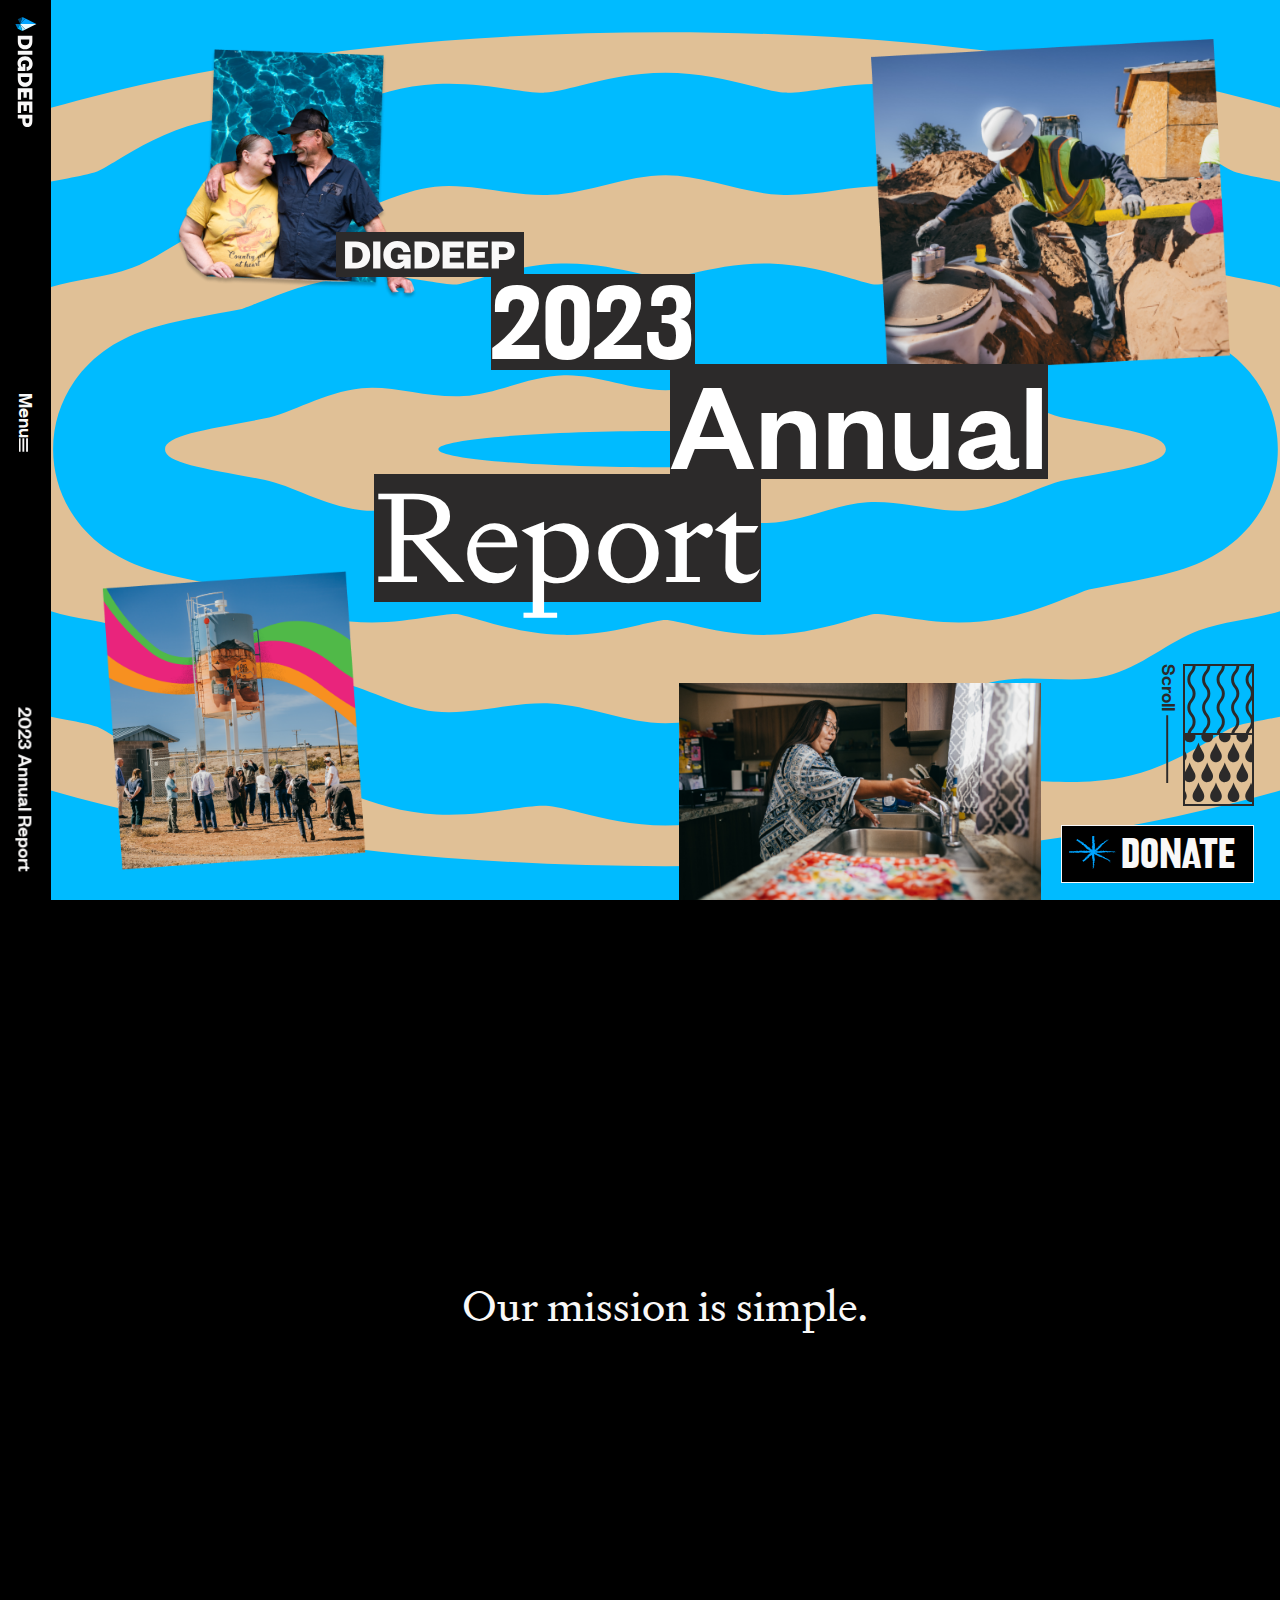
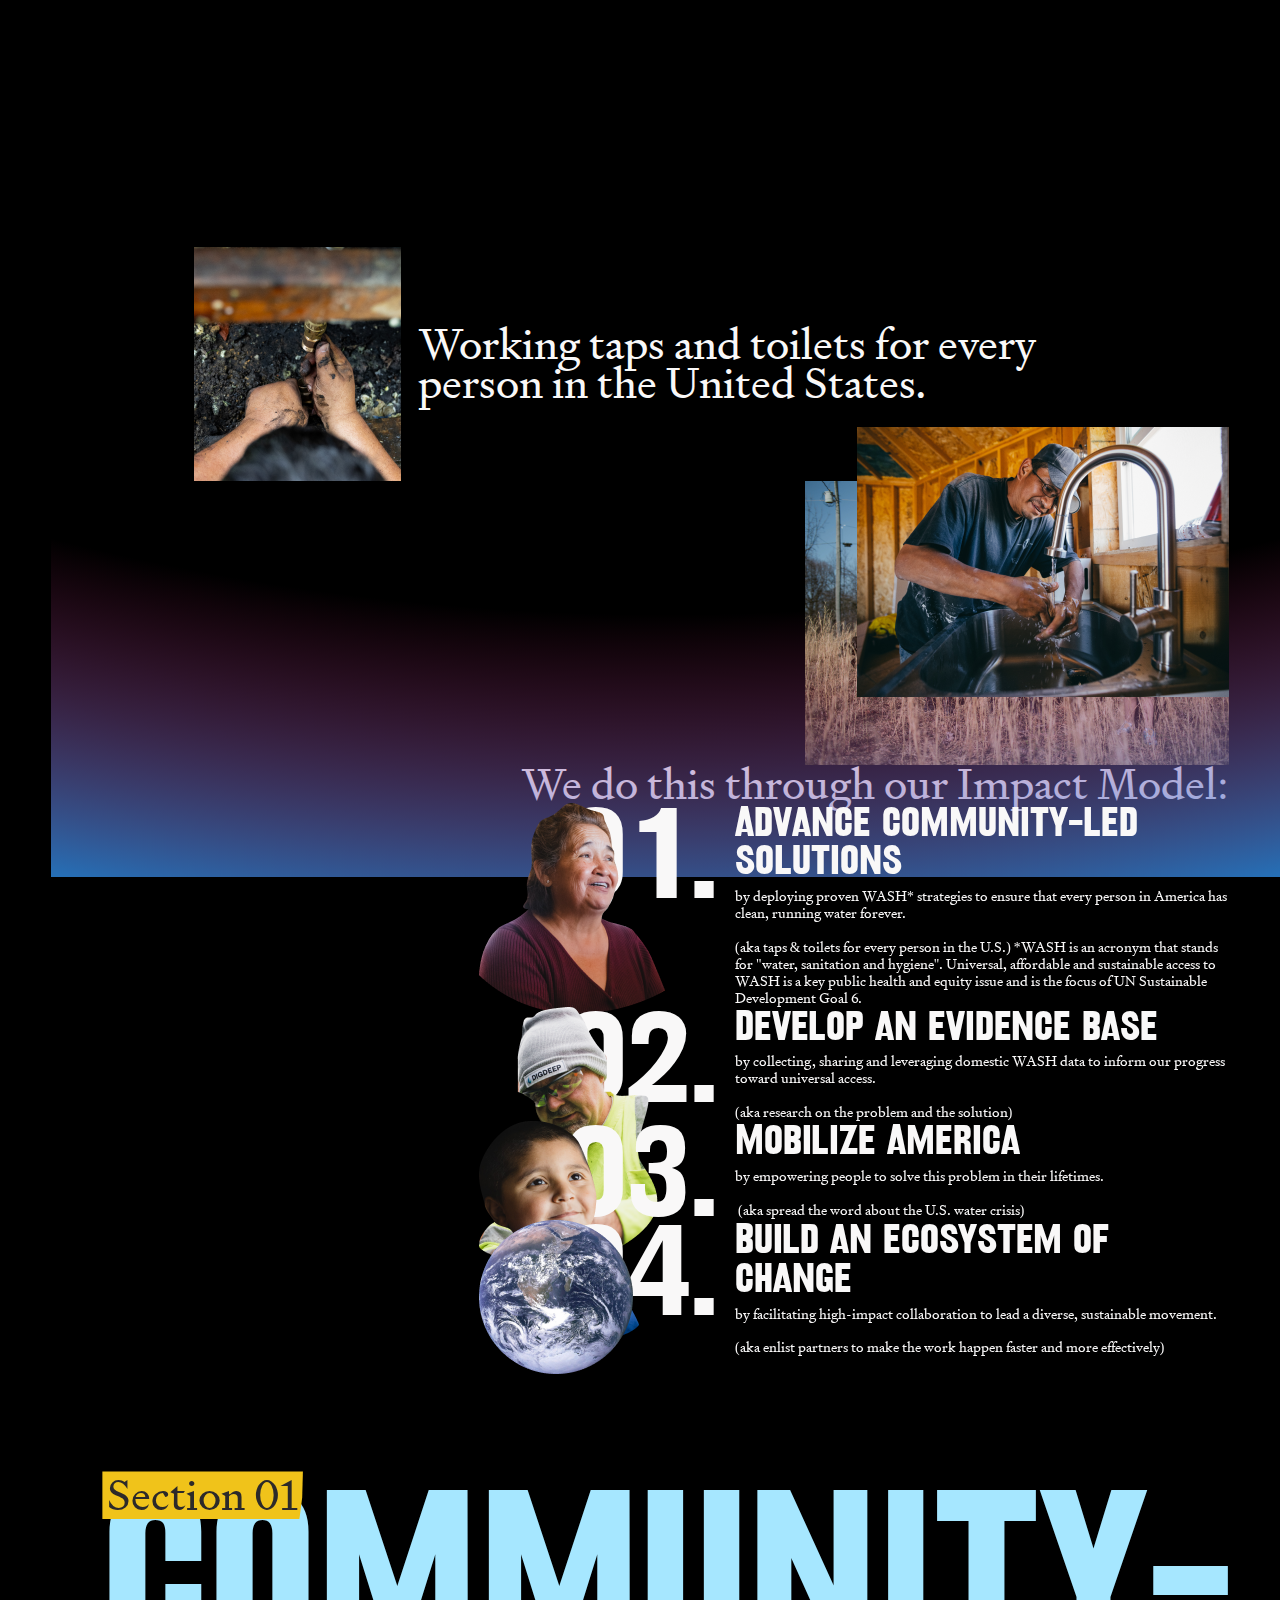
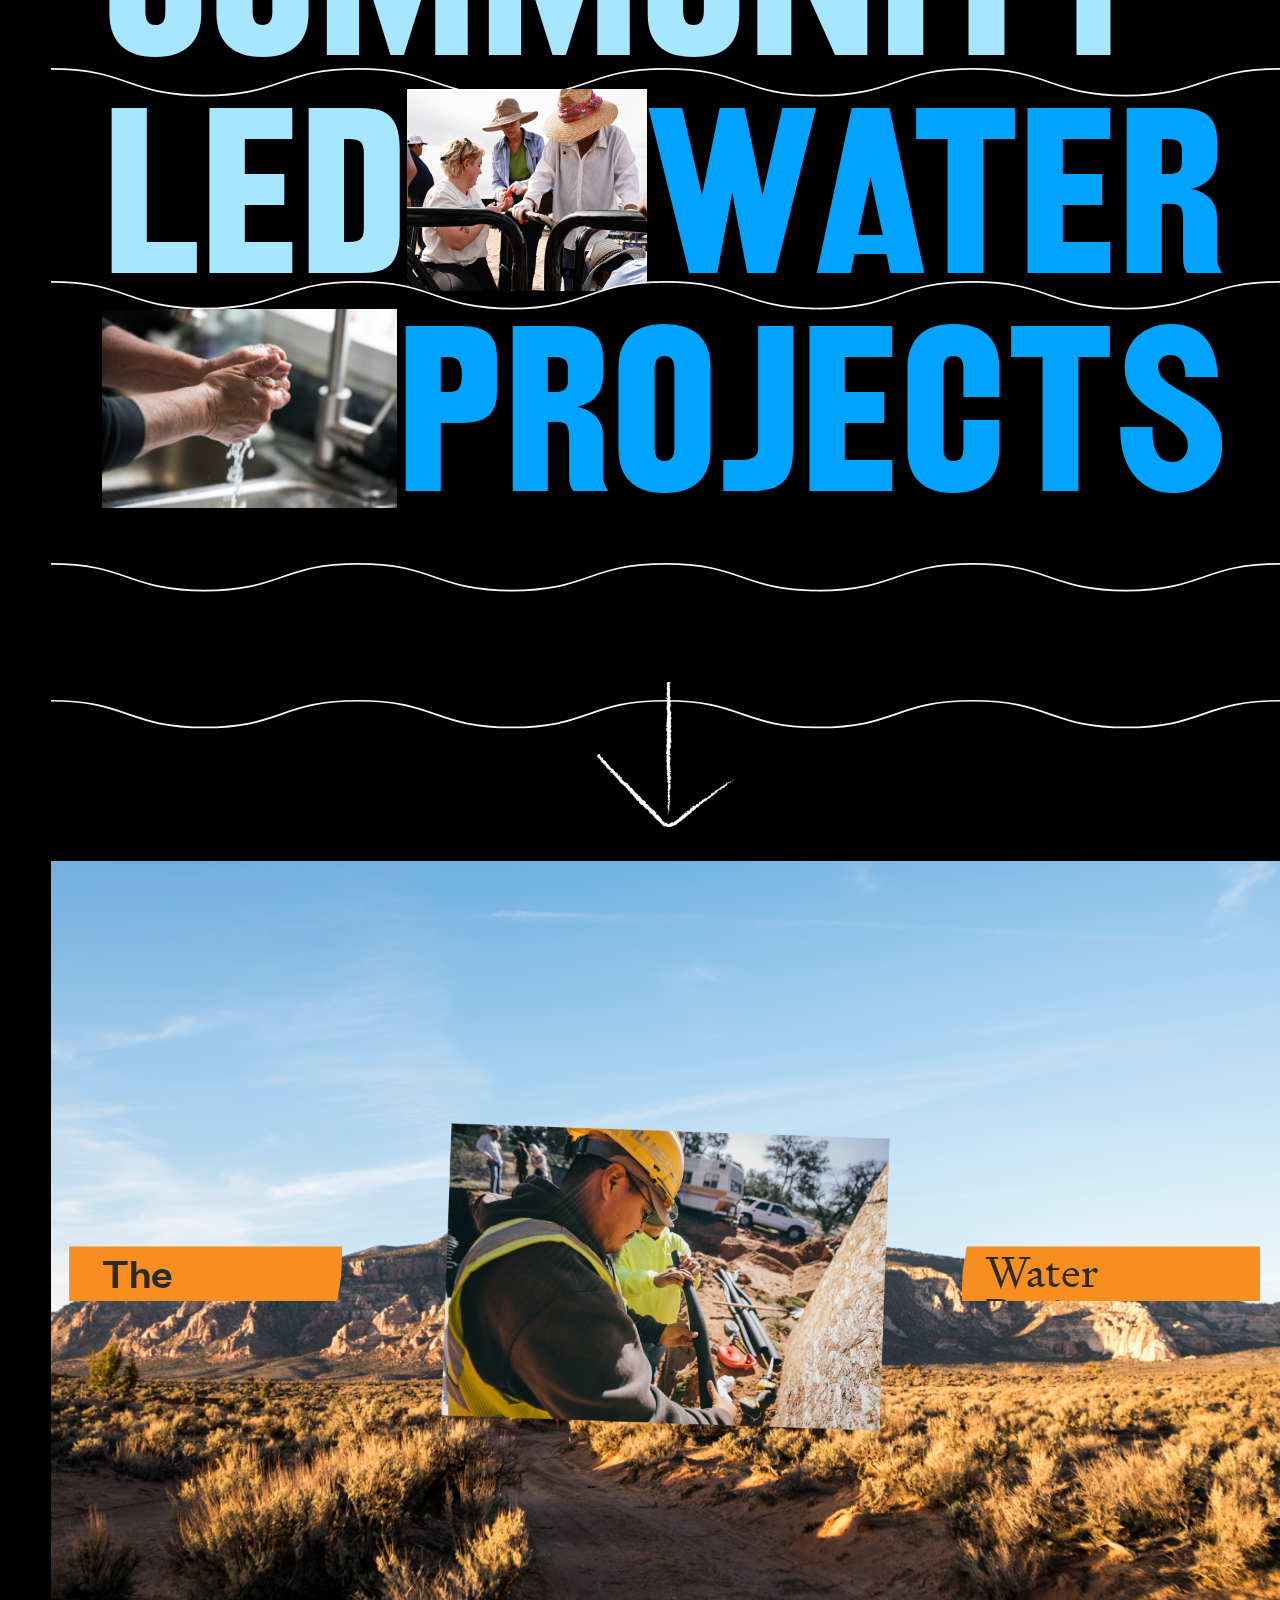
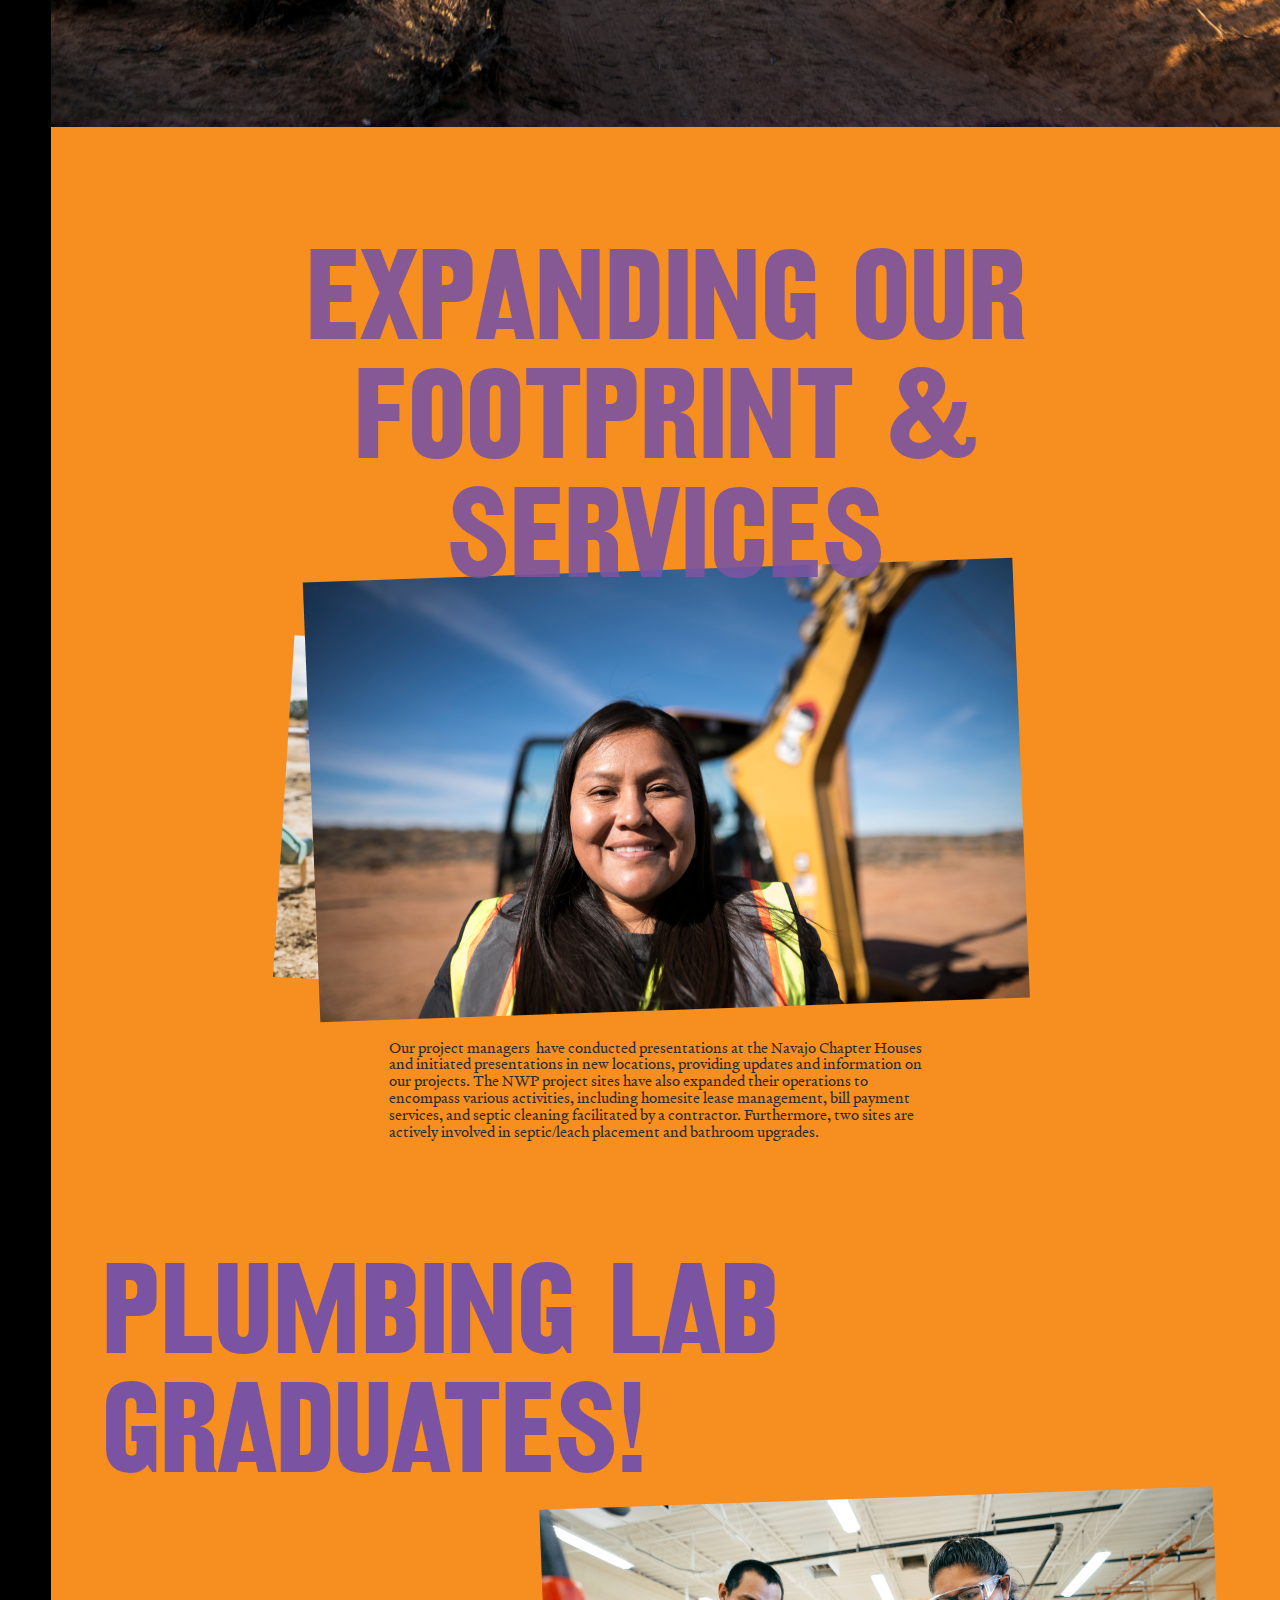
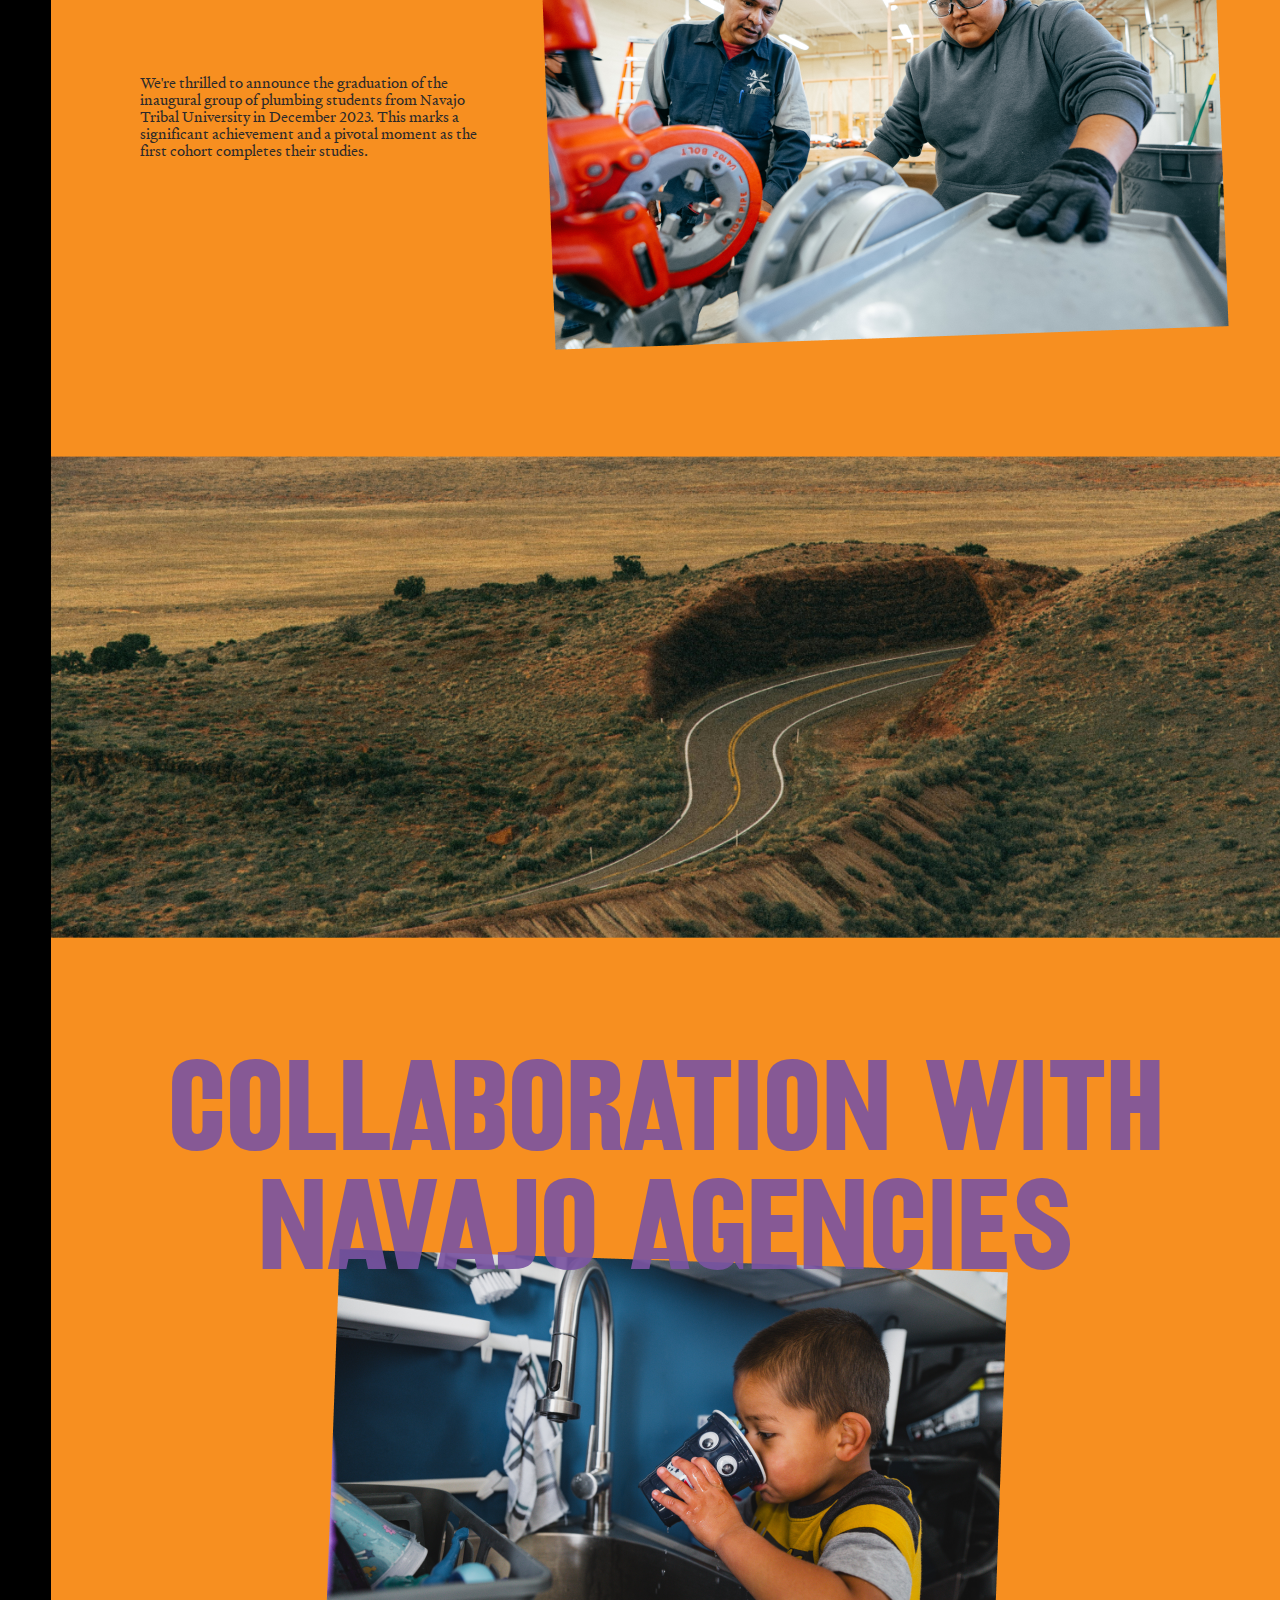
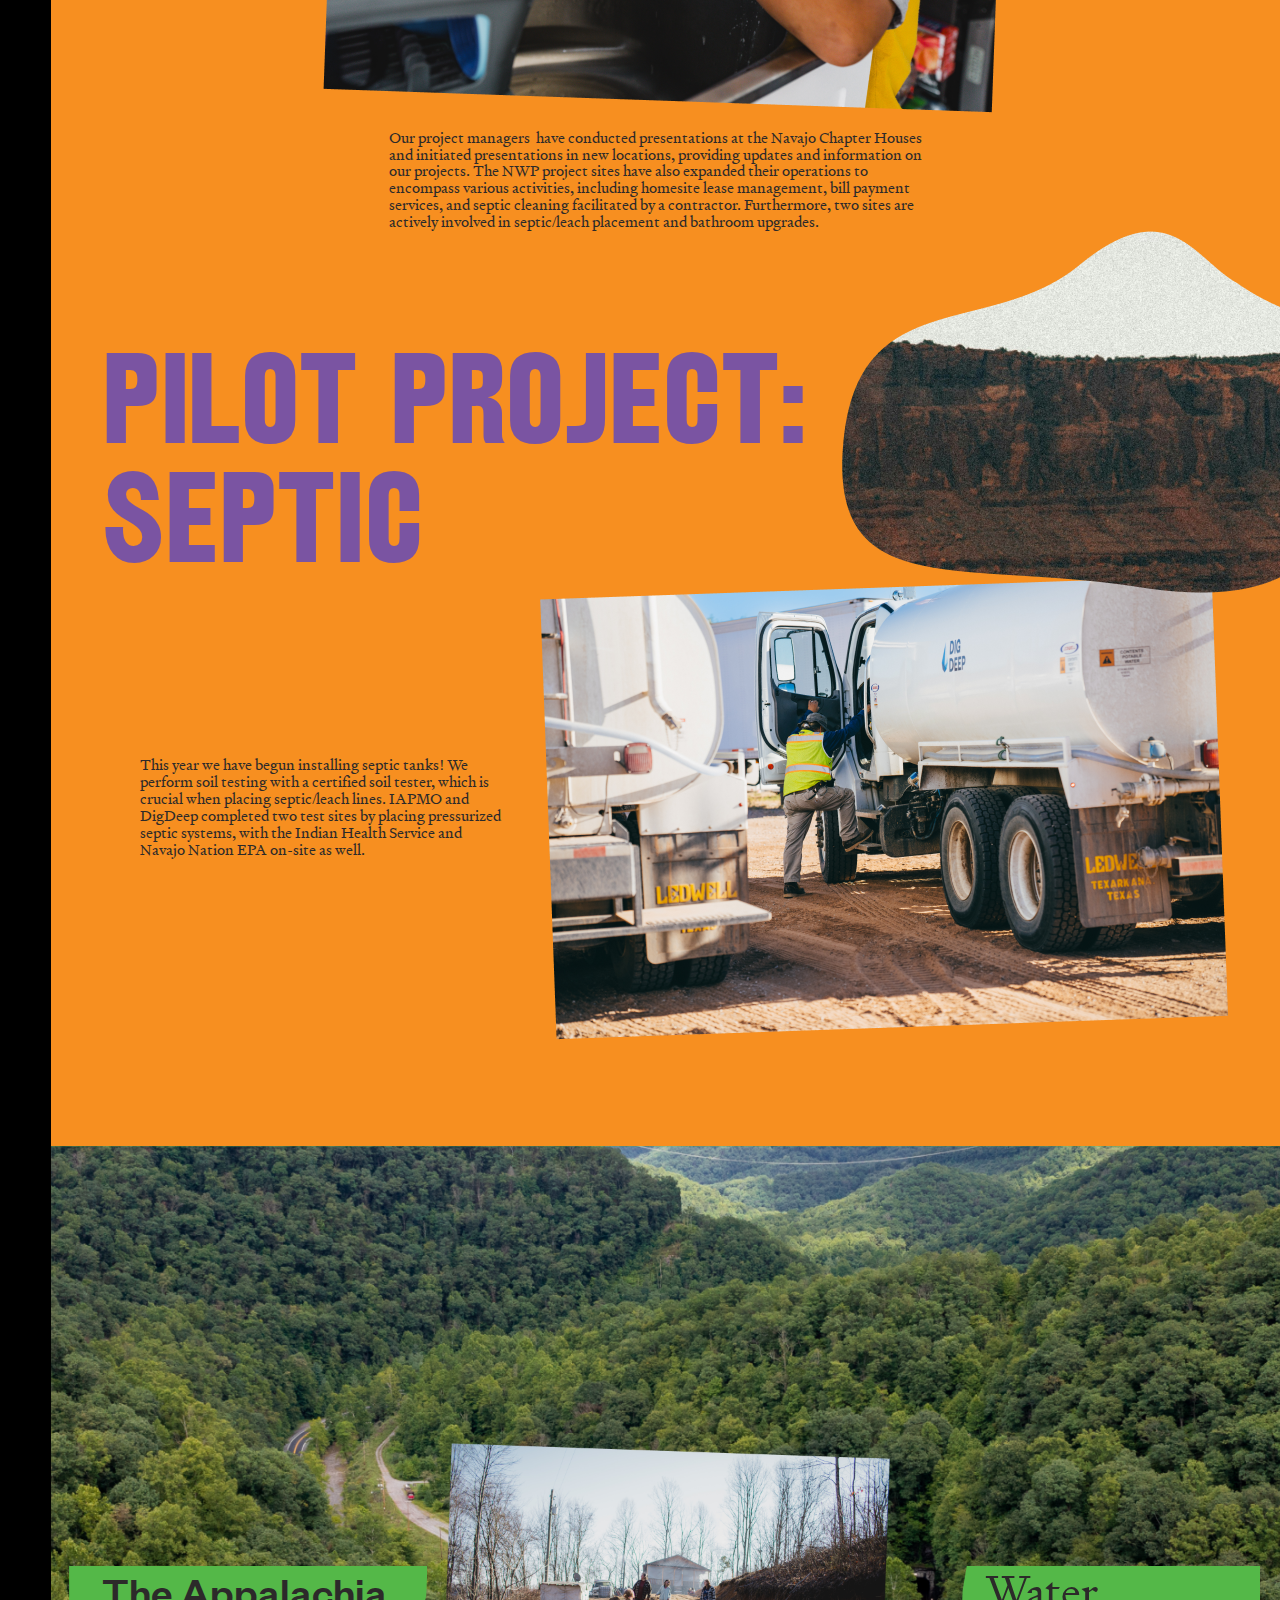
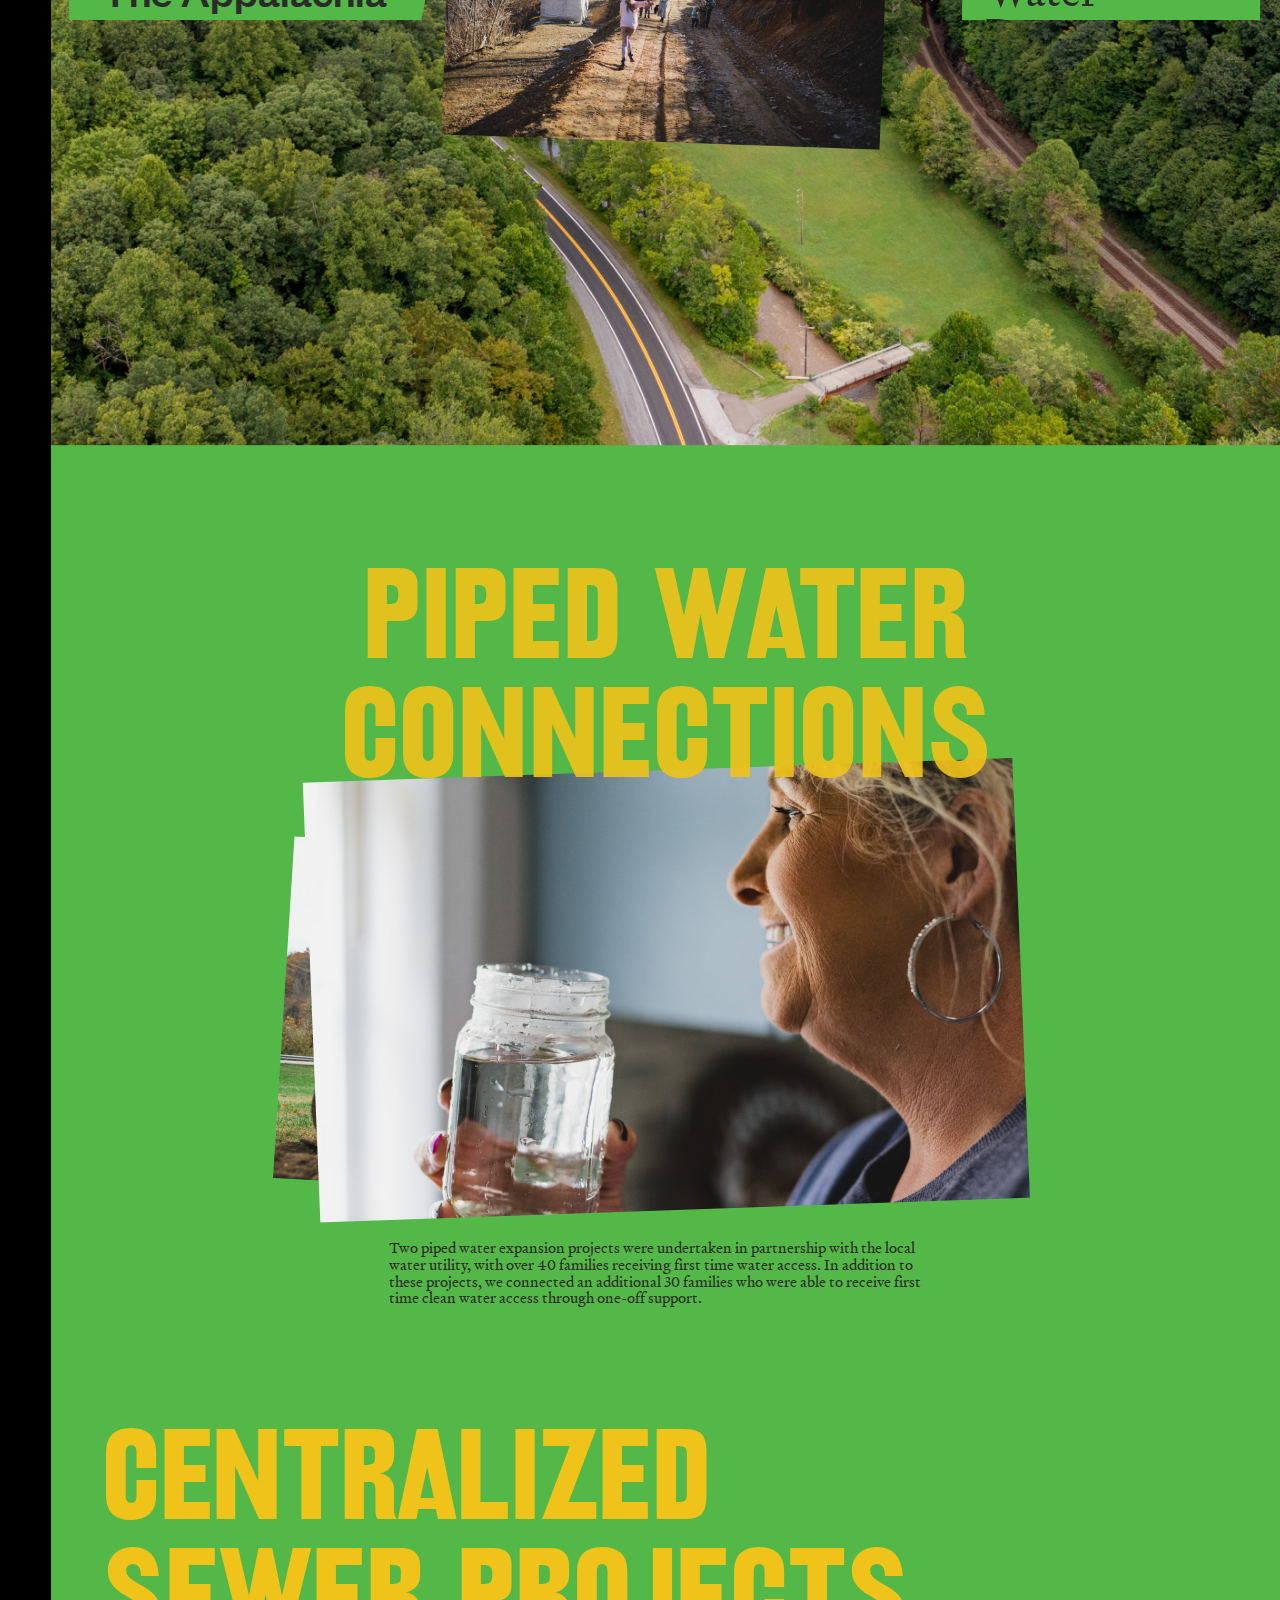
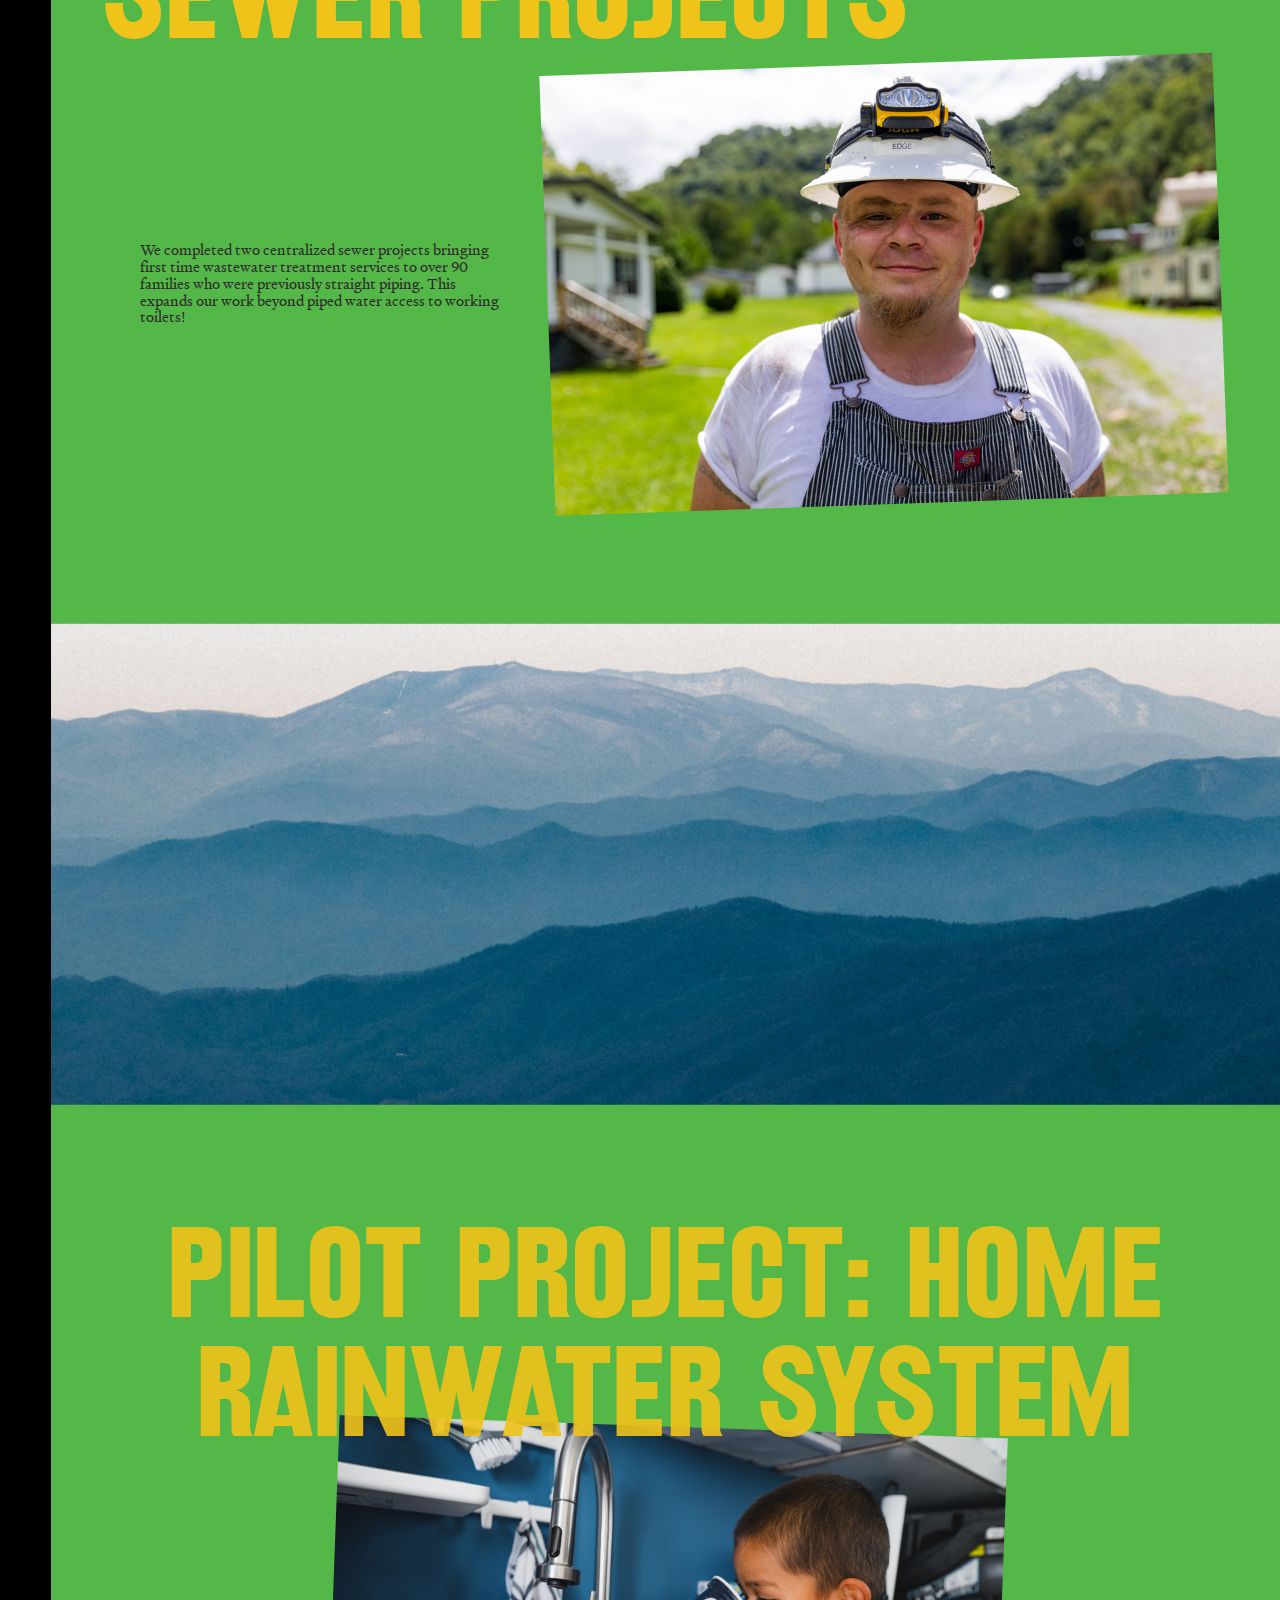
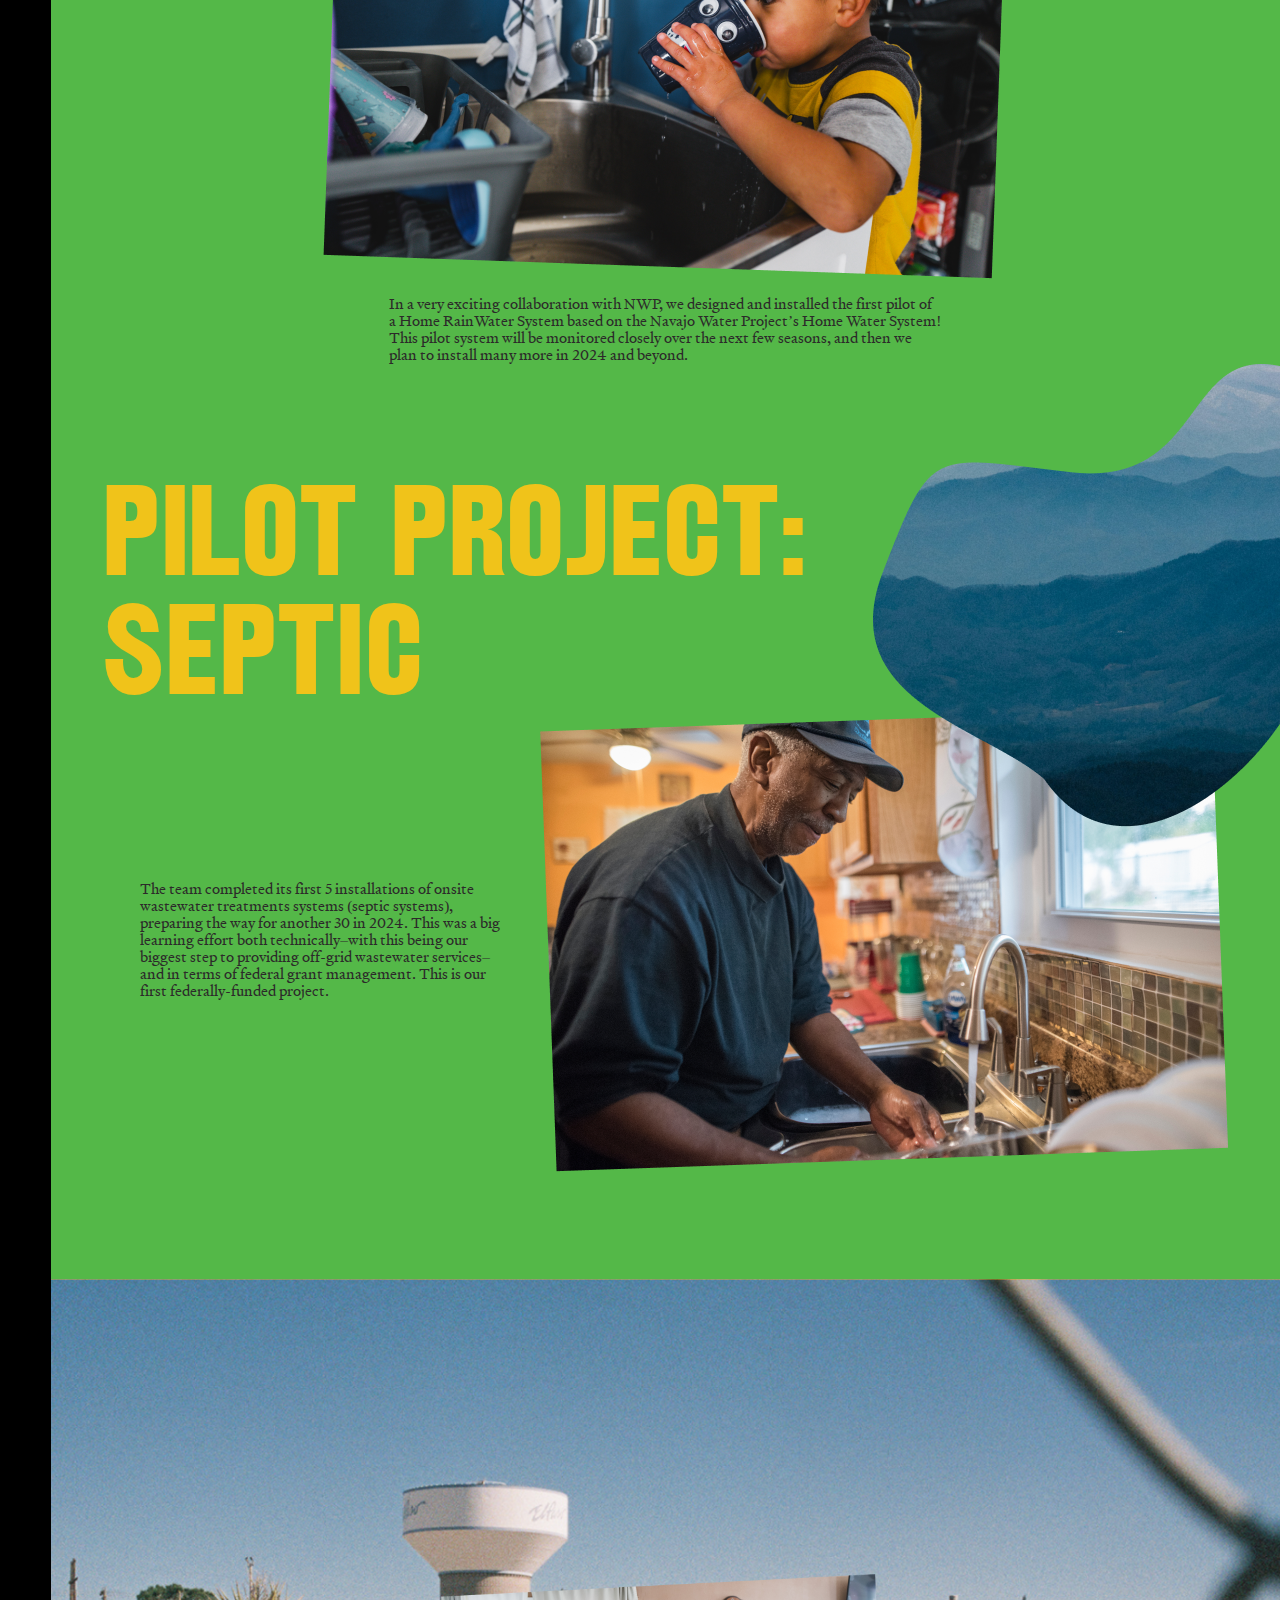
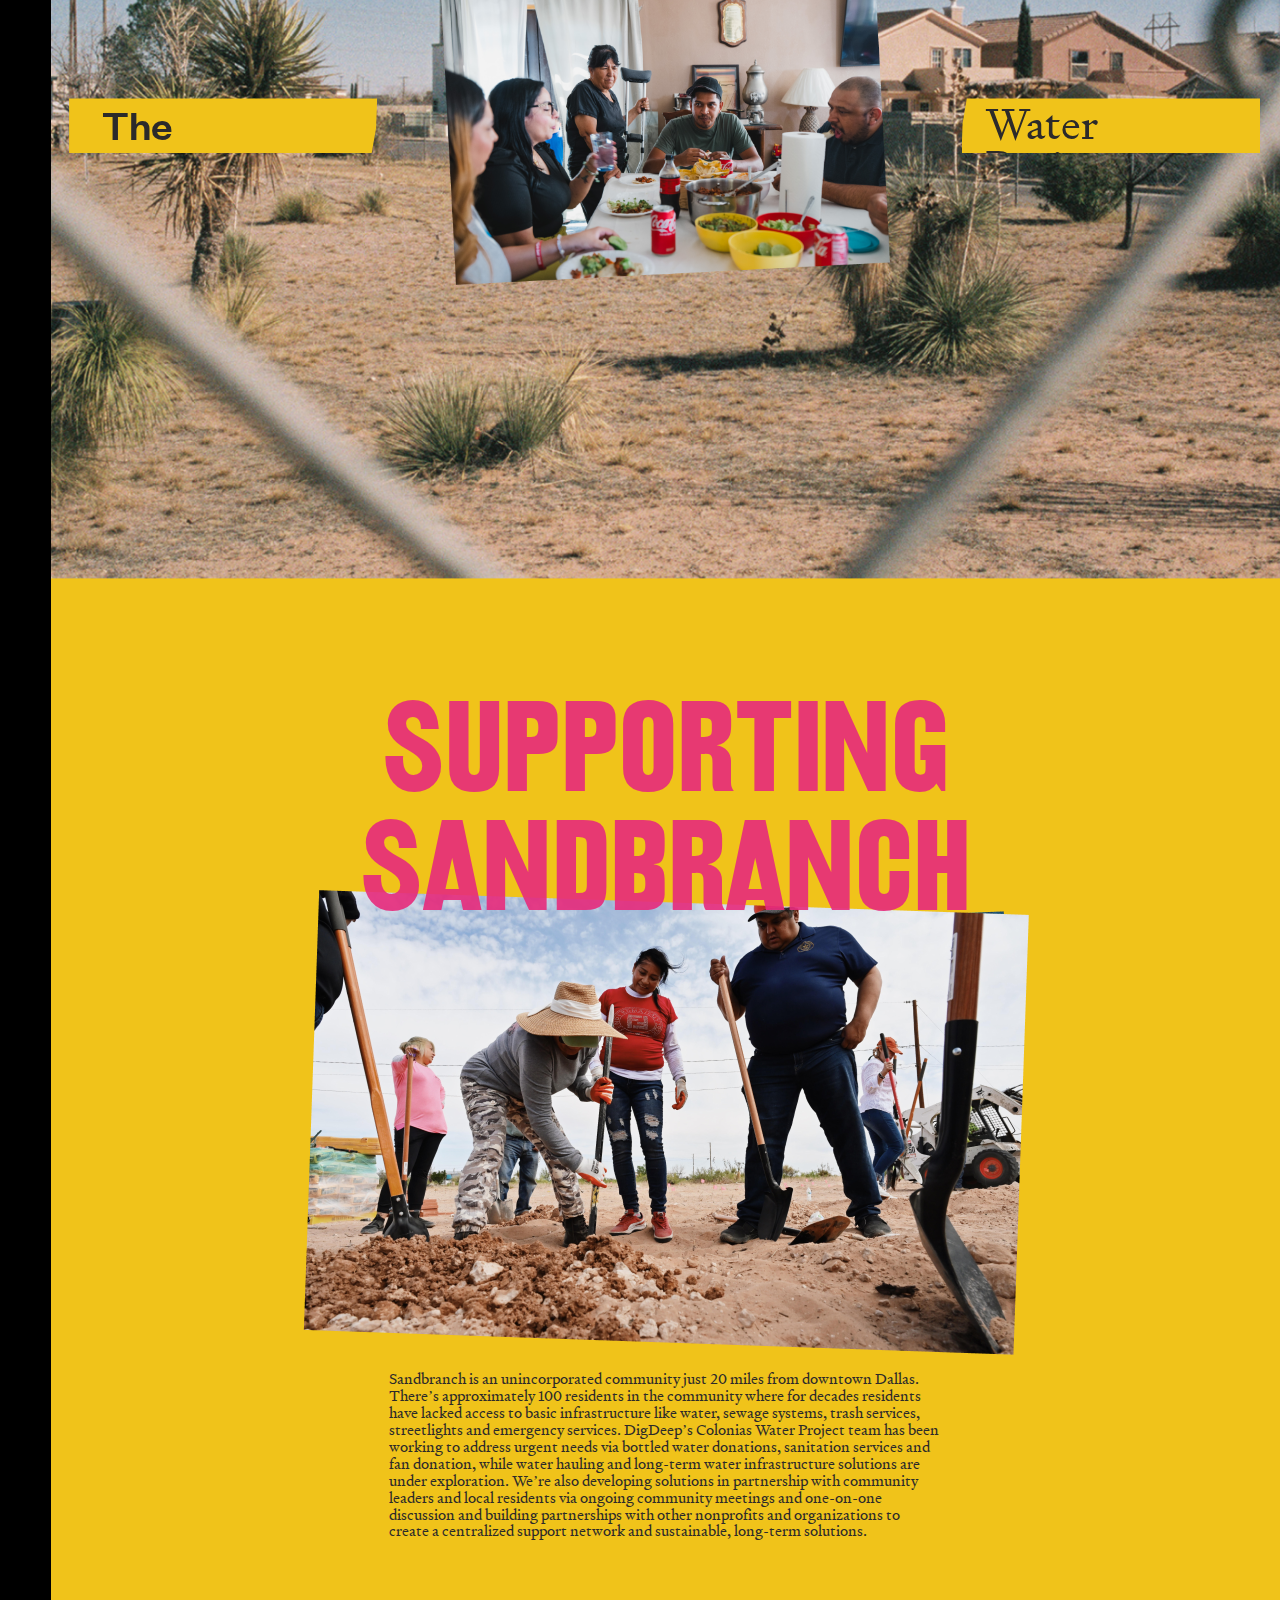
==== src/preview/index.html @ fd2d03c7 "first commit" ====
<!doctype html>
<html lang="en">
<head>
	<meta charset="UTF-8">
<title>Annual Report 2023 – DigDeep</title>
<meta name="robots" content="noindex, nofollow">
<meta name="viewport" content="width=device-width, user-scalable=no, initial-scale=1.0, maximum-scale=1.0, minimum-scale=1.0">
<meta http-equiv="X-UA-Compatible" content="ie=edge">
<!-- Chrome, Firefox OS and Opera -->
<meta name="theme-color" content="#000">
<!-- Windows Phone -->
<meta name="msapplication-navbutton-color" content="#000">
<!-- iOS Safari -->
<meta name="apple-mobile-web-app-status-bar-style" content="#000">

<link rel="stylesheet" href="../static/css/style.css">

<!--<link rel="shortcut icon" href="../static/images/general/favicon-32x32.png"/>-->
</head>
<body>
<!--page-wrapper-->
<div class="page-wrapper main">
	<header class="header" id="header">
    <div class="header-logo">
        <a href="#" data-scroll-to class="header-logo__image">
            <img class="svg-convert" src="../static/images/general/logo.svg" alt="logo">
        </a>
    </div>
    <div class="header-button">
        <span class="hidden">Close</span>
        <span>Menu</span>
    </div>
    <div class="header-copy">2023 Annual Report</div>
    <div class="header-nav">
        <div class="header-nav__wrap">
            <span>Jump to</span>
            <ul>
                <li><a href="#section1" data-scroll-to>01. Intro</a></li>
                <li><a href="#section2" data-scroll-to>02. Water Projects</a></li>
                <li><a href="#section3" data-scroll-to>03. ClOSING THE WATER GAP</a></li>
                <li><a href="#section4" data-scroll-to>04. Team DigDEEP & FINANCIALS</a></li>
            </ul>
            <span><br></span>
            <span>Take Action</span>
            <button type="button" aria-label="Donate" data-formId="20667" class="header-nav__donate">DONATE</button>
        </div>
    </div>
    <div class="hero-donate">
        <button type="button" aria-label="Donate" data-formId="20667" class="hero-donate__btn">Donate</button>
    </div>
    <div class="header-overlay"></div>
</header>
	<div class="page-content ">
		<section id="section1" class="hero">
			<div class="container">
				<div class="hero-info">
					<span data-scroll  data-scroll-speed="0.4"><img src="../static/images/general/logo-white.svg" alt="logo"></span>
					<span data-scroll data-scroll-speed="0.4">2023</span>
					<span data-scroll data-scroll-speed="0.4">Annual</span>
					<span data-scroll data-scroll-speed="0.3">Report</span>
				</div>
			</div>
			<div class="hero-media">
				<div class="hero-media__item"  data-scroll  data-scroll-speed="0.5">
					<picture>
						<!--						<source srcset="../static/images/general/hero-parallax.webp" type="image/webp">-->
						<source srcset="../static/images/general/hero-1.png" type="image/png">
						<img src="../static/images/general/hero-1.png" alt="parallax">
					</picture>
				</div>
				<div class="hero-media__item"  data-scroll  data-scroll-speed="0.5">
					<picture>
						<!--						<source srcset="../static/images/general/hero-parallax.webp" type="image/webp">-->
						<source srcset="../static/images/general/hero-2.png" type="image/png">
						<img src="../static/images/general/hero-2.png" alt="parallax">
					</picture>
				</div>
				<div class="hero-media__item"  data-scroll  data-scroll-speed="0.5">
					<picture>
						<!--						<source srcset="../static/images/general/hero-parallax.webp" type="image/webp">-->
						<source srcset="../static/images/general/hero-3.png" type="image/png">
						<img src="../static/images/general/hero-3.png" alt="parallax">
					</picture>
				</div>
				<div class="hero-media__item"  data-scroll  data-scroll-speed="0.5">
					<picture>
						<!--						<source srcset="../static/images/general/hero-parallax.webp" type="image/webp">-->
						<source srcset="../static/images/general/hero-4.png" type="image/png">
						<img src="../static/images/general/hero-4.png" alt="parallax">
					</picture>
				</div>
			</div>
			<div class="hero-drop__wrap">
				<div class="drop-whale">
					<div class="drop-container-whale">
						<div class="drop-wrap-whale">
							<svg width="67" height="71" viewBox="0 0 67 71" fill="none" xmlns="http://www.w3.org/2000/svg">
								<path d="M44.081 70.7068C44.081 66.7029 45.6556 64.6248 47.0429 62.7985C48.3132 61.1244 49.4078 59.6785 49.4078 56.658C49.4078 53.6375 48.3132 52.1917 47.0429 50.5175C45.6556 48.6853 44.081 46.6131 44.081 42.6092C44.081 38.6053 45.6556 36.5331 47.0429 34.7009C48.3132 33.0268 49.4078 31.5809 49.4078 28.5605C49.4078 25.54 48.3132 24.0941 47.0429 22.42C45.6556 20.5878 44.081 18.5156 44.081 14.5117C44.081 10.5078 45.6556 8.43557 47.0429 6.60338C48.3132 4.92923 49.4078 3.48338 49.4078 0.46289L52.3347 0.462891C52.3347 4.46679 50.76 6.53899 49.3727 8.37118C48.1025 10.0453 47.0078 11.4912 47.0078 14.5117C47.0078 17.5322 48.1025 18.978 49.3727 20.6522C50.76 22.4844 52.3347 24.5566 52.3347 28.5605C52.3347 32.5644 50.76 34.6366 49.3727 36.4687C48.1025 38.1429 47.0078 39.5887 47.0078 42.6092C47.0078 45.6297 48.1025 47.0756 49.3727 48.7497C50.76 50.5819 52.3347 52.6541 52.3347 56.658C52.3347 60.6619 50.76 62.74 49.3727 64.5663C48.1025 66.2405 47.0078 67.6863 47.0078 70.7068L44.081 70.7068Z" fill="#2C2A2A"/>
								<path d="M58.5807 70.7068C58.5807 66.7029 60.1553 64.6248 61.5427 62.7985C62.8129 61.1244 63.9075 59.6785 63.9075 56.658C63.9075 53.6375 62.8129 52.1917 61.5427 50.5175C60.1553 48.6853 58.5807 46.6131 58.5807 42.6092C58.5807 38.6053 60.1553 36.5331 61.5427 34.7009C62.8129 33.0268 63.9075 31.5809 63.9075 28.5605C63.9075 25.54 62.8129 24.0941 61.5427 22.42C60.1553 20.5878 58.5807 18.5156 58.5807 14.5117C58.5807 10.5078 60.1553 8.43557 61.5427 6.60338C62.8129 4.92923 63.9075 3.48338 63.9075 0.46289L66.8344 0.462891C66.8344 4.46679 65.2597 6.53899 63.8724 8.37118C62.6022 10.0453 61.5075 11.4912 61.5075 14.5117C61.5075 17.5322 62.6022 18.978 63.8724 20.6522C65.2597 22.4844 66.8344 24.5566 66.8344 28.5605C66.8344 32.5644 65.2597 34.6366 63.8724 36.4687C62.6022 38.1429 61.5075 39.5887 61.5075 42.6092C61.5075 45.6297 62.6022 47.0756 63.8724 48.7497C65.2597 50.5819 66.8344 52.6541 66.8344 56.658C66.8344 60.6619 65.2597 62.74 63.8724 64.5663C62.6022 66.2405 61.5075 67.6863 61.5075 70.7068L58.5807 70.7068Z" fill="#2C2A2A"/>
								<path d="M29.5762 70.7068C29.5762 66.7029 31.1508 64.6248 32.5381 62.7985C33.8084 61.1244 34.903 59.6785 34.903 56.658C34.903 53.6375 33.8084 52.1917 32.5381 50.5175C31.1508 48.6853 29.5762 46.6131 29.5762 42.6092C29.5762 38.6053 31.1508 36.5331 32.5381 34.7009C33.8084 33.0268 34.903 31.5809 34.903 28.5605C34.903 25.54 33.8084 24.0941 32.5381 22.42C31.1508 20.5878 29.5762 18.5156 29.5762 14.5117C29.5762 10.5078 31.1508 8.43557 32.5381 6.60338C33.8084 4.92923 34.903 3.48338 34.903 0.46289L37.8298 0.462891C37.8298 4.46679 36.2552 6.53899 34.8679 8.37118C33.5976 10.0453 32.503 11.4912 32.503 14.5117C32.503 17.5322 33.5976 18.978 34.8679 20.6522C36.2552 22.4844 37.8298 24.5566 37.8298 28.5605C37.8298 32.5644 36.2552 34.6366 34.8679 36.4687C33.5976 38.1429 32.503 39.5887 32.503 42.6092C32.503 45.6297 33.5976 47.0756 34.8679 48.7497C36.2552 50.5819 37.8298 52.6541 37.8298 56.658C37.8298 60.6619 36.2552 62.74 34.8679 64.5663C33.5976 66.2405 32.503 67.6863 32.503 70.7068L29.5762 70.7068Z" fill="#2C2A2A"/>
								<path d="M15.0764 70.7068C15.0764 66.7029 16.6511 64.6248 18.0384 62.7985C19.3086 61.1244 20.4033 59.6785 20.4033 56.658C20.4033 53.6375 19.3086 52.1917 18.0384 50.5175C16.6511 48.6853 15.0764 46.6131 15.0764 42.6092C15.0764 38.6053 16.6511 36.5331 18.0384 34.7009C19.3086 33.0268 20.4033 31.5809 20.4033 28.5605C20.4033 25.54 19.3086 24.0941 18.0384 22.42C16.6511 20.5878 15.0765 18.5156 15.0765 14.5117C15.0765 10.5078 16.6511 8.43557 18.0384 6.60338C19.3086 4.92923 20.4033 3.48338 20.4033 0.46289L23.3301 0.462891C23.3301 4.46679 21.7555 6.53899 20.3682 8.37118C19.0979 10.0453 18.0033 11.4912 18.0033 14.5117C18.0033 17.5322 19.0979 18.978 20.3682 20.6522C21.7555 22.4844 23.3301 24.5566 23.3301 28.5605C23.3301 32.5644 21.7555 34.6366 20.3682 36.4687C19.0979 38.1429 18.0033 39.5887 18.0033 42.6092C18.0033 45.6297 19.0979 47.0756 20.3682 48.7497C21.7555 50.5819 23.3301 52.6541 23.3301 56.658C23.3301 60.6619 21.7555 62.74 20.3682 64.5663C19.0979 66.2405 18.0033 67.6863 18.0033 70.7068L15.0764 70.7068Z" fill="#2C2A2A"/>
								<path d="M0.336391 70.7068C0.336391 66.7029 1.91103 64.6248 3.29835 62.7985C4.56859 61.1244 5.66322 59.6785 5.66322 56.658C5.66322 53.6375 4.56859 52.1917 3.29835 50.5175C1.91103 48.6853 0.336391 46.6131 0.336391 42.6092C0.336391 38.6053 1.91103 36.5331 3.29835 34.7009C4.56859 33.0268 5.66322 31.5809 5.66322 28.5605C5.66322 25.54 4.56859 24.0941 3.29835 22.42C1.91103 20.5878 0.336391 18.5156 0.336391 14.5117C0.336391 10.5078 1.91103 8.43557 3.29835 6.60338C4.56859 4.92923 5.66322 3.48338 5.66322 0.46289L8.59005 0.462891C8.59005 4.46679 7.01542 6.53899 5.6281 8.37118C4.35786 10.0453 3.26322 11.4912 3.26322 14.5117C3.26322 17.5322 4.35786 18.978 5.6281 20.6522C7.01542 22.4844 8.59005 24.5566 8.59005 28.5605C8.59005 32.5644 7.01542 34.6366 5.6281 36.4687C4.35785 38.1429 3.26322 39.5887 3.26322 42.6092C3.26322 45.6297 4.35785 47.0756 5.6281 48.7497C7.01542 50.5819 8.59005 52.6541 8.59005 56.658C8.59005 60.6619 7.01542 62.74 5.6281 64.5663C4.35785 66.2405 3.26322 67.6863 3.26322 70.7068L0.336391 70.7068Z" fill="#2C2A2A"/>
							</svg>
							<svg width="67" height="71" viewBox="0 0 67 71" fill="none" xmlns="http://www.w3.org/2000/svg">
								<path d="M44.081 70.7068C44.081 66.7029 45.6556 64.6248 47.0429 62.7985C48.3132 61.1244 49.4078 59.6785 49.4078 56.658C49.4078 53.6375 48.3132 52.1917 47.0429 50.5175C45.6556 48.6853 44.081 46.6131 44.081 42.6092C44.081 38.6053 45.6556 36.5331 47.0429 34.7009C48.3132 33.0268 49.4078 31.5809 49.4078 28.5605C49.4078 25.54 48.3132 24.0941 47.0429 22.42C45.6556 20.5878 44.081 18.5156 44.081 14.5117C44.081 10.5078 45.6556 8.43557 47.0429 6.60338C48.3132 4.92923 49.4078 3.48338 49.4078 0.46289L52.3347 0.462891C52.3347 4.46679 50.76 6.53899 49.3727 8.37118C48.1025 10.0453 47.0078 11.4912 47.0078 14.5117C47.0078 17.5322 48.1025 18.978 49.3727 20.6522C50.76 22.4844 52.3347 24.5566 52.3347 28.5605C52.3347 32.5644 50.76 34.6366 49.3727 36.4687C48.1025 38.1429 47.0078 39.5887 47.0078 42.6092C47.0078 45.6297 48.1025 47.0756 49.3727 48.7497C50.76 50.5819 52.3347 52.6541 52.3347 56.658C52.3347 60.6619 50.76 62.74 49.3727 64.5663C48.1025 66.2405 47.0078 67.6863 47.0078 70.7068L44.081 70.7068Z" fill="#2C2A2A"/>
								<path d="M58.5807 70.7068C58.5807 66.7029 60.1553 64.6248 61.5427 62.7985C62.8129 61.1244 63.9075 59.6785 63.9075 56.658C63.9075 53.6375 62.8129 52.1917 61.5427 50.5175C60.1553 48.6853 58.5807 46.6131 58.5807 42.6092C58.5807 38.6053 60.1553 36.5331 61.5427 34.7009C62.8129 33.0268 63.9075 31.5809 63.9075 28.5605C63.9075 25.54 62.8129 24.0941 61.5427 22.42C60.1553 20.5878 58.5807 18.5156 58.5807 14.5117C58.5807 10.5078 60.1553 8.43557 61.5427 6.60338C62.8129 4.92923 63.9075 3.48338 63.9075 0.46289L66.8344 0.462891C66.8344 4.46679 65.2597 6.53899 63.8724 8.37118C62.6022 10.0453 61.5075 11.4912 61.5075 14.5117C61.5075 17.5322 62.6022 18.978 63.8724 20.6522C65.2597 22.4844 66.8344 24.5566 66.8344 28.5605C66.8344 32.5644 65.2597 34.6366 63.8724 36.4687C62.6022 38.1429 61.5075 39.5887 61.5075 42.6092C61.5075 45.6297 62.6022 47.0756 63.8724 48.7497C65.2597 50.5819 66.8344 52.6541 66.8344 56.658C66.8344 60.6619 65.2597 62.74 63.8724 64.5663C62.6022 66.2405 61.5075 67.6863 61.5075 70.7068L58.5807 70.7068Z" fill="#2C2A2A"/>
								<path d="M29.5762 70.7068C29.5762 66.7029 31.1508 64.6248 32.5381 62.7985C33.8084 61.1244 34.903 59.6785 34.903 56.658C34.903 53.6375 33.8084 52.1917 32.5381 50.5175C31.1508 48.6853 29.5762 46.6131 29.5762 42.6092C29.5762 38.6053 31.1508 36.5331 32.5381 34.7009C33.8084 33.0268 34.903 31.5809 34.903 28.5605C34.903 25.54 33.8084 24.0941 32.5381 22.42C31.1508 20.5878 29.5762 18.5156 29.5762 14.5117C29.5762 10.5078 31.1508 8.43557 32.5381 6.60338C33.8084 4.92923 34.903 3.48338 34.903 0.46289L37.8298 0.462891C37.8298 4.46679 36.2552 6.53899 34.8679 8.37118C33.5976 10.0453 32.503 11.4912 32.503 14.5117C32.503 17.5322 33.5976 18.978 34.8679 20.6522C36.2552 22.4844 37.8298 24.5566 37.8298 28.5605C37.8298 32.5644 36.2552 34.6366 34.8679 36.4687C33.5976 38.1429 32.503 39.5887 32.503 42.6092C32.503 45.6297 33.5976 47.0756 34.8679 48.7497C36.2552 50.5819 37.8298 52.6541 37.8298 56.658C37.8298 60.6619 36.2552 62.74 34.8679 64.5663C33.5976 66.2405 32.503 67.6863 32.503 70.7068L29.5762 70.7068Z" fill="#2C2A2A"/>
								<path d="M15.0764 70.7068C15.0764 66.7029 16.6511 64.6248 18.0384 62.7985C19.3086 61.1244 20.4033 59.6785 20.4033 56.658C20.4033 53.6375 19.3086 52.1917 18.0384 50.5175C16.6511 48.6853 15.0764 46.6131 15.0764 42.6092C15.0764 38.6053 16.6511 36.5331 18.0384 34.7009C19.3086 33.0268 20.4033 31.5809 20.4033 28.5605C20.4033 25.54 19.3086 24.0941 18.0384 22.42C16.6511 20.5878 15.0765 18.5156 15.0765 14.5117C15.0765 10.5078 16.6511 8.43557 18.0384 6.60338C19.3086 4.92923 20.4033 3.48338 20.4033 0.46289L23.3301 0.462891C23.3301 4.46679 21.7555 6.53899 20.3682 8.37118C19.0979 10.0453 18.0033 11.4912 18.0033 14.5117C18.0033 17.5322 19.0979 18.978 20.3682 20.6522C21.7555 22.4844 23.3301 24.5566 23.3301 28.5605C23.3301 32.5644 21.7555 34.6366 20.3682 36.4687C19.0979 38.1429 18.0033 39.5887 18.0033 42.6092C18.0033 45.6297 19.0979 47.0756 20.3682 48.7497C21.7555 50.5819 23.3301 52.6541 23.3301 56.658C23.3301 60.6619 21.7555 62.74 20.3682 64.5663C19.0979 66.2405 18.0033 67.6863 18.0033 70.7068L15.0764 70.7068Z" fill="#2C2A2A"/>
								<path d="M0.336391 70.7068C0.336391 66.7029 1.91103 64.6248 3.29835 62.7985C4.56859 61.1244 5.66322 59.6785 5.66322 56.658C5.66322 53.6375 4.56859 52.1917 3.29835 50.5175C1.91103 48.6853 0.336391 46.6131 0.336391 42.6092C0.336391 38.6053 1.91103 36.5331 3.29835 34.7009C4.56859 33.0268 5.66322 31.5809 5.66322 28.5605C5.66322 25.54 4.56859 24.0941 3.29835 22.42C1.91103 20.5878 0.336391 18.5156 0.336391 14.5117C0.336391 10.5078 1.91103 8.43557 3.29835 6.60338C4.56859 4.92923 5.66322 3.48338 5.66322 0.46289L8.59005 0.462891C8.59005 4.46679 7.01542 6.53899 5.6281 8.37118C4.35786 10.0453 3.26322 11.4912 3.26322 14.5117C3.26322 17.5322 4.35786 18.978 5.6281 20.6522C7.01542 22.4844 8.59005 24.5566 8.59005 28.5605C8.59005 32.5644 7.01542 34.6366 5.6281 36.4687C4.35785 38.1429 3.26322 39.5887 3.26322 42.6092C3.26322 45.6297 4.35785 47.0756 5.6281 48.7497C7.01542 50.5819 8.59005 52.6541 8.59005 56.658C8.59005 60.6619 7.01542 62.74 5.6281 64.5663C4.35785 66.2405 3.26322 67.6863 3.26322 70.7068L0.336391 70.7068Z" fill="#2C2A2A"/>
							</svg>
						</div>
					</div>
				</div>
				<div class="drop-inner">
					<div class="drop-container">
						<div class="drop-wrap">
							<svg width="91" height="99" viewBox="0 0 91 99" fill="none" xmlns="http://www.w3.org/2000/svg">
								<path d="M46.3635 49.8465C45.983 48.7635 45.4035 47.7743 44.8123 46.7967C43.2903 44.2679 41.9674 41.6455 41.0542 38.8299C41.0366 38.7831 41.0132 38.7421 40.9723 38.6367C40.9196 38.7655 40.8903 38.8416 40.861 38.9177C40.6269 39.5674 40.3986 40.2172 40.1469 40.8553C39.3332 42.945 38.2562 44.9001 37.1147 46.8201C36.5937 47.6923 36.0845 48.5704 35.704 49.5187C35.2181 50.7187 34.9957 51.9655 35.1947 53.2533C35.6688 56.3675 38.4084 58.5274 41.5342 58.2055C43.8406 57.9713 45.4737 56.7245 46.3752 54.5938C47.0425 53.0192 46.9079 51.4211 46.3576 49.8406L46.3635 49.8465Z" fill="#2C2A2A"/>
								<path d="M28.8027 49.8465C28.4222 48.7635 27.8427 47.7743 27.2514 46.7967C25.7295 44.2679 24.4066 41.6455 23.4934 38.8299C23.4758 38.7831 23.4524 38.7421 23.4114 38.6367C23.3588 38.7655 23.3295 38.8416 23.3002 38.9177C23.0661 39.5674 22.8378 40.2172 22.5861 40.8553C21.7724 42.945 20.6953 44.9001 19.5539 46.8201C19.0329 47.6923 18.5236 48.5704 18.1431 49.5187C17.6573 50.7187 17.4349 51.9655 17.6339 53.2533C18.108 56.3675 20.8475 58.5274 23.9734 58.2055C26.2797 57.9713 27.9129 56.7245 28.8144 54.5938C29.4817 53.0192 29.347 51.4211 28.7968 49.8406L28.8027 49.8465Z" fill="#2C2A2A"/>
								<path d="M11.2418 49.8465C10.8613 48.7635 10.2818 47.7743 9.69062 46.7967C8.16867 44.2679 6.84574 41.6455 5.93257 38.8299C5.91501 38.7831 5.89159 38.7421 5.85062 38.6367C5.79793 38.7655 5.76867 38.8416 5.7394 38.9177C5.50525 39.5674 5.27696 40.2172 5.02525 40.8553C4.21159 42.945 3.13452 44.9001 1.99306 46.8201C1.47208 47.6923 0.962812 48.5704 0.582324 49.5187C0.0964703 50.7187 -0.125969 51.9655 0.0730557 53.2533C0.547202 56.3675 3.28671 58.5274 6.41257 58.2055C8.71891 57.9713 10.3521 56.7245 11.2535 54.5938C11.9209 53.0192 11.7862 51.4211 11.236 49.8406L11.2418 49.8465Z" fill="#2C2A2A"/>
								<path d="M63.9244 49.8465C63.5439 48.7635 62.9644 47.7743 62.3732 46.7967C60.8513 44.2679 59.5283 41.6455 58.6152 38.8299C58.5976 38.7831 58.5742 38.7421 58.5332 38.6367C58.4805 38.7655 58.4513 38.8416 58.422 38.9177C58.1878 39.5674 57.9595 40.2172 57.7078 40.8553C56.8942 42.945 55.8171 44.9001 54.6756 46.8201C54.1547 47.6923 53.6454 48.5704 53.2649 49.5187C52.7791 50.7187 52.5566 51.9655 52.7556 53.2533C53.2298 56.3675 55.9693 58.5274 59.0952 58.2055C61.4015 57.9713 63.0347 56.7245 63.9361 54.5938C64.6034 53.0192 64.4688 51.4211 63.9186 49.8406L63.9244 49.8465Z" fill="#2C2A2A"/>
								<path d="M81.4854 49.8465C81.1049 48.7635 80.5254 47.7743 79.9341 46.7967C78.4122 44.2679 77.0893 41.6455 76.1761 38.8299C76.1585 38.7831 76.1351 38.7421 76.0941 38.6367C76.0415 38.7655 76.0122 38.8416 75.9829 38.9177C75.7488 39.5674 75.5205 40.2172 75.2688 40.8553C74.4551 42.945 73.378 44.9001 72.2366 46.8201C71.7156 47.6923 71.2063 48.5704 70.8259 49.5187C70.34 50.7187 70.1176 51.9655 70.3166 53.2533C70.7907 56.3675 73.5302 58.5274 76.6561 58.2055C78.9624 57.9713 80.5956 56.7245 81.4971 54.5938C82.1644 53.0192 82.0298 51.4211 81.4795 49.8406L81.4854 49.8465Z" fill="#2C2A2A"/>
								<path d="M46.3636 89.6512C45.9831 88.5682 45.4036 87.579 44.8124 86.6014C43.2904 84.0726 41.9675 81.4502 41.0543 78.6346C41.0368 78.5877 41.0134 78.5468 40.9724 78.4414C40.9197 78.5702 40.8904 78.6463 40.8612 78.7224C40.627 79.3721 40.3987 80.0219 40.147 80.6599C39.3334 82.7497 38.2563 84.7048 37.1148 86.6248C36.5938 87.497 36.0846 88.3751 35.7041 89.3234C35.2182 90.5234 34.9958 91.7702 35.1948 93.058C35.669 96.1721 38.4085 98.3321 41.5343 98.0102C43.8407 97.776 45.4738 96.5292 46.3753 94.3985C47.0426 92.8239 46.908 91.2258 46.3577 89.6453L46.3636 89.6512Z" fill="#2C2A2A"/>
								<path d="M28.8027 89.6512C28.4222 88.5682 27.8427 87.579 27.2515 86.6014C25.7295 84.0726 24.4066 81.4502 23.4935 78.6346C23.4759 78.5877 23.4525 78.5468 23.4115 78.4414C23.3588 78.5702 23.3295 78.6463 23.3003 78.7224C23.0661 79.3721 22.8378 80.0219 22.5861 80.6599C21.7725 82.7497 20.6954 84.7048 19.5539 86.6248C19.033 87.497 18.5237 88.3751 18.1432 89.3234C17.6574 90.5234 17.4349 91.7702 17.6339 93.058C18.1081 96.1721 20.8476 98.3321 23.9735 98.0102C26.2798 97.776 27.913 96.5292 28.8144 94.3985C29.4817 92.8239 29.3471 91.2258 28.7969 89.6453L28.8027 89.6512Z" fill="#2C2A2A"/>
								<path d="M11.2419 89.6512C10.8614 88.5682 10.2819 87.579 9.69065 86.6014C8.1687 84.0726 6.84577 81.4502 5.9326 78.6346C5.91504 78.5877 5.89162 78.5468 5.85065 78.4414C5.79796 78.5702 5.7687 78.6463 5.73943 78.7224C5.50528 79.3721 5.27699 80.0219 5.02528 80.6599C4.21162 82.7497 3.13455 84.7048 1.99309 86.6248C1.47211 87.497 0.962842 88.3751 0.582354 89.3234C0.0965008 90.5234 -0.125938 91.7702 0.0730862 93.058C0.547233 96.1721 3.28674 98.3321 6.4126 98.0102C8.71894 97.776 10.3521 96.5292 11.2536 94.3985C11.9209 92.8239 11.7863 91.2258 11.236 89.6453L11.2419 89.6512Z" fill="#2C2A2A"/>
								<path d="M63.9245 89.6512C63.544 88.5682 62.9645 87.579 62.3732 86.6014C60.8513 84.0726 59.5284 81.4502 58.6152 78.6346C58.5976 78.5877 58.5742 78.5468 58.5332 78.4414C58.4805 78.5702 58.4513 78.6463 58.422 78.7224C58.1879 79.3721 57.9596 80.0219 57.7079 80.6599C56.8942 82.7497 55.8171 84.7048 54.6757 86.6248C54.1547 87.497 53.6454 88.3751 53.2649 89.3234C52.7791 90.5234 52.5566 91.7702 52.7557 93.058C53.2298 96.1721 55.9693 98.3321 59.0952 98.0102C61.4015 97.776 63.0347 96.5292 63.9362 94.3985C64.6035 92.8239 64.4688 91.2258 63.9186 89.6453L63.9245 89.6512Z" fill="#2C2A2A"/>
								<path d="M81.4853 89.6512C81.1048 88.5682 80.5253 87.579 79.9341 86.6014C78.4122 84.0726 77.0892 81.4502 76.1761 78.6346C76.1585 78.5877 76.1351 78.5468 76.0941 78.4414C76.0414 78.5702 76.0122 78.6463 75.9829 78.7224C75.7488 79.3721 75.5205 80.0219 75.2688 80.6599C74.4551 82.7497 73.378 84.7048 72.2366 86.6248C71.7156 87.497 71.2063 88.3751 70.8258 89.3234C70.34 90.5234 70.1175 91.7702 70.3166 93.058C70.7907 96.1721 73.5302 98.3321 76.6561 98.0102C78.9624 97.776 80.5956 96.5292 81.497 94.3985C82.1644 92.8239 82.0297 91.2258 81.4795 89.6453L81.4853 89.6512Z" fill="#2C2A2A"/>
								<path d="M46.3636 11.2098C45.9831 10.1268 45.4036 9.13756 44.8124 8.16C43.2904 5.63122 41.9675 3.00878 41.0543 0.193172C41.0368 0.146343 41.0134 0.105366 40.9724 0C40.9197 0.12878 40.8904 0.20488 40.8612 0.280978C40.627 0.930734 40.3987 1.58049 40.147 2.21854C39.3334 4.30829 38.2563 6.26342 37.1148 8.18342C36.5938 9.05561 36.0846 9.93366 35.7041 10.8819C35.2182 12.0819 34.9958 13.3288 35.1948 14.6166C35.669 17.7307 38.4085 19.8907 41.5343 19.5688C43.8407 19.3346 45.4738 18.0878 46.3753 15.9571C47.0426 14.3824 46.908 12.7844 46.3577 11.2039L46.3636 11.2098Z" fill="#2C2A2A"/>
								<path d="M28.8027 11.2098C28.4222 10.1268 27.8427 9.13756 27.2515 8.16C25.7295 5.63122 24.4066 3.00878 23.4935 0.193172C23.4759 0.146343 23.4525 0.105366 23.4115 0C23.3588 0.12878 23.3295 0.20488 23.3003 0.280978C23.0661 0.930734 22.8378 1.58049 22.5861 2.21854C21.7725 4.30829 20.6954 6.26342 19.5539 8.18342C19.033 9.05561 18.5237 9.93366 18.1432 10.8819C17.6574 12.0819 17.4349 13.3288 17.6339 14.6166C18.1081 17.7307 20.8476 19.8907 23.9735 19.5688C26.2798 19.3346 27.913 18.0878 28.8144 15.9571C29.4817 14.3824 29.3471 12.7844 28.7969 11.2039L28.8027 11.2098Z" fill="#2C2A2A"/>
								<path d="M11.2415 11.2098C10.861 10.1268 10.2815 9.13756 9.69028 8.16C8.16833 5.63122 6.8454 3.00878 5.93223 0.193172C5.91467 0.146343 5.89126 0.105366 5.85028 0C5.7976 0.12878 5.76833 0.20488 5.73906 0.280978C5.50491 0.930734 5.27662 1.58049 5.02491 2.21854C4.21126 4.30829 3.13418 6.26342 1.99272 8.18342C1.47174 9.05561 0.962476 9.93366 0.581988 10.8819C0.0961346 12.0819 -0.126304 13.3288 0.07272 14.6166C0.546866 17.7307 3.28638 19.8907 6.41223 19.5688C8.71857 19.3346 10.3517 18.0878 11.2532 15.9571C11.9205 14.3824 11.7859 12.7844 11.2356 11.2039L11.2415 11.2098Z" fill="#2C2A2A"/>
								<path d="M63.9245 11.2098C63.544 10.1268 62.9645 9.13756 62.3732 8.16C60.8513 5.63122 59.5284 3.00878 58.6152 0.193172C58.5976 0.146343 58.5742 0.105366 58.5332 0C58.4805 0.12878 58.4513 0.20488 58.422 0.280978C58.1879 0.930734 57.9596 1.58049 57.7079 2.21854C56.8942 4.30829 55.8171 6.26342 54.6757 8.18342C54.1547 9.05561 53.6454 9.93366 53.2649 10.8819C52.7791 12.0819 52.5566 13.3288 52.7557 14.6166C53.2298 17.7307 55.9693 19.8907 59.0952 19.5688C61.4015 19.3346 63.0347 18.0878 63.9362 15.9571C64.6035 14.3824 64.4688 12.7844 63.9186 11.2039L63.9245 11.2098Z" fill="#2C2A2A"/>
								<path d="M81.4853 11.2098C81.1048 10.1268 80.5253 9.13756 79.9341 8.16C78.4122 5.63122 77.0892 3.00878 76.1761 0.193172C76.1585 0.146343 76.1351 0.105366 76.0941 0C76.0414 0.12878 76.0122 0.20488 75.9829 0.280978C75.7488 0.930734 75.5205 1.58049 75.2688 2.21854C74.4551 4.30829 73.378 6.26342 72.2366 8.18342C71.7156 9.05561 71.2063 9.93366 70.8258 10.8819C70.34 12.0819 70.1175 13.3288 70.3166 14.6166C70.7907 17.7307 73.5302 19.8907 76.6561 19.5688C78.9624 19.3346 80.5956 18.0878 81.497 15.9571C82.1644 14.3824 82.0297 12.7844 81.4795 11.2039L81.4853 11.2098Z" fill="#2C2A2A"/>
								<path d="M55.1443 29.9402C54.7638 28.8573 54.1843 27.868 53.5931 26.8905C52.0712 24.3617 50.7482 21.7393 49.8351 18.9236C49.8175 18.8768 49.7941 18.8358 49.7531 18.7305C49.7004 18.8592 49.6712 18.9353 49.6419 19.0114C49.4077 19.6612 49.1795 20.311 48.9277 20.949C48.1141 23.0388 47.037 24.9939 45.8956 26.9139C45.3746 27.7861 44.8653 28.6641 44.4848 29.6124C43.999 30.8124 43.7765 32.0592 43.9756 33.3471C44.4497 36.4612 47.1892 38.6212 50.3151 38.2992C52.6214 38.0651 54.2546 36.8183 55.156 34.6875C55.8234 33.1129 55.6887 31.5149 55.1385 29.9344L55.1443 29.9402Z" fill="#2C2A2A"/>
								<path d="M37.5828 29.9402C37.2023 28.8573 36.6228 27.868 36.0316 26.8905C34.5097 24.3617 33.1867 21.7393 32.2736 18.9236C32.256 18.8768 32.2326 18.8358 32.1916 18.7305C32.1389 18.8592 32.1097 18.9353 32.0804 19.0114C31.8463 19.6612 31.618 20.311 31.3663 20.949C30.5526 23.0388 29.4755 24.9939 28.3341 26.9139C27.8131 27.7861 27.3038 28.6641 26.9233 29.6124C26.4375 30.8124 26.215 32.0592 26.4141 33.3471C26.8882 36.4612 29.6277 38.6212 32.7536 38.2992C35.0599 38.0651 36.6931 36.8183 37.5945 34.6875C38.2619 33.1129 38.1272 31.5149 37.577 29.9344L37.5828 29.9402Z" fill="#2C2A2A"/>
								<path d="M20.022 29.9402C19.6415 28.8573 19.062 27.868 18.4707 26.8905C16.9488 24.3617 15.6259 21.7393 14.7127 18.9236C14.6951 18.8768 14.6717 18.8358 14.6307 18.7305C14.5781 18.8592 14.5488 18.9353 14.5195 19.0114C14.2854 19.6612 14.0571 20.311 13.8054 20.949C12.9917 23.0388 11.9146 24.9939 10.7732 26.9139C10.2522 27.7861 9.74293 28.6641 9.36244 29.6124C8.87659 30.8124 8.65415 32.0592 8.85318 33.3471C9.32732 36.4612 12.0668 38.6212 15.1927 38.2992C17.499 38.0651 19.1322 36.8183 20.0337 34.6875C20.701 33.1129 20.5663 31.5149 20.0161 29.9344L20.022 29.9402Z" fill="#2C2A2A"/>
								<path d="M72.7052 29.9402C72.3247 28.8573 71.7452 27.868 71.154 26.8905C69.632 24.3617 68.3091 21.7393 67.3959 18.9236C67.3784 18.8768 67.355 18.8358 67.314 18.7305C67.2613 18.8592 67.232 18.9353 67.2028 19.0114C66.9686 19.6612 66.7403 20.311 66.4886 20.949C65.675 23.0388 64.5979 24.9939 63.4564 26.9139C62.9355 27.7861 62.4262 28.6641 62.0457 29.6124C61.5598 30.8124 61.3374 32.0592 61.5364 33.3471C62.0106 36.4612 64.7501 38.6212 67.8759 38.2992C70.1823 38.0651 71.8155 36.8183 72.7169 34.6875C73.3842 33.1129 73.2496 31.5149 72.6994 29.9344L72.7052 29.9402Z" fill="#2C2A2A"/>
								<path d="M55.1437 69.7488C54.7632 68.6659 54.1837 67.6766 53.5925 66.6991C52.0705 64.1703 50.7476 61.5478 49.8344 58.7322C49.8169 58.6854 49.7934 58.6444 49.7525 58.5391C49.6998 58.6678 49.6705 58.7439 49.6413 58.82C49.4071 59.4698 49.1788 60.1195 48.9271 60.7576C48.1134 62.8474 47.0364 64.8025 45.8949 66.7225C45.3739 67.5947 44.8647 68.4727 44.4842 69.421C43.9983 70.621 43.7759 71.8678 43.9749 73.1556C44.4491 76.2698 47.1886 78.4298 50.3144 78.1078C52.6208 77.8737 54.2539 76.6269 55.1554 74.4961C55.8227 72.9215 55.6881 71.3235 55.1378 69.743L55.1437 69.7488Z" fill="#2C2A2A"/>
								<path d="M37.5829 69.7488C37.2024 68.6659 36.6229 67.6766 36.0317 66.6991C34.5097 64.1703 33.1868 61.5478 32.2736 58.7322C32.256 58.6854 32.2326 58.6444 32.1917 58.5391C32.139 58.6678 32.1097 58.7439 32.0804 58.82C31.8463 59.4698 31.618 60.1195 31.3663 60.7576C30.5526 62.8474 29.4756 64.8025 28.3341 66.7225C27.8131 67.5947 27.3038 68.4727 26.9234 69.421C26.4375 70.621 26.2151 71.8678 26.4141 73.1556C26.8882 76.2698 29.6277 78.4298 32.7536 78.1078C35.0599 77.8737 36.6931 76.6269 37.5946 74.4961C38.2619 72.9215 38.1273 71.3235 37.577 69.743L37.5829 69.7488Z" fill="#2C2A2A"/>
								<path d="M20.0217 69.7488C19.6412 68.6659 19.0617 67.6766 18.4704 66.6991C16.9485 64.1703 15.6256 61.5478 14.7124 58.7322C14.6948 58.6854 14.6714 58.6444 14.6304 58.5391C14.5777 58.6678 14.5485 58.7439 14.5192 58.82C14.2851 59.4698 14.0568 60.1195 13.8051 60.7576C12.9914 62.8474 11.9143 64.8025 10.7729 66.7225C10.2519 67.5947 9.74263 68.4727 9.36214 69.421C8.87629 70.621 8.65385 71.8678 8.85287 73.1556C9.32702 76.2698 12.0665 78.4298 15.1924 78.1078C17.4987 77.8737 19.1319 76.6269 20.0334 74.4961C20.7007 72.9215 20.566 71.3235 20.0158 69.743L20.0217 69.7488Z" fill="#2C2A2A"/>
								<path d="M72.7052 69.7488C72.3247 68.6659 71.7452 67.6766 71.154 66.6991C69.632 64.1703 68.3091 61.5478 67.3959 58.7322C67.3784 58.6854 67.3549 58.6444 67.314 58.5391C67.2613 58.6678 67.232 58.7439 67.2027 58.82C66.9686 59.4698 66.7403 60.1195 66.4886 60.7576C65.6749 62.8474 64.5979 64.8025 63.4564 66.7225C62.9354 67.5947 62.4262 68.4727 62.0457 69.421C61.5598 70.621 61.3374 71.8678 61.5364 73.1556C62.0106 76.2698 64.7501 78.4298 67.8759 78.1078C70.1823 77.8737 71.8154 76.6269 72.7169 74.4961C73.3842 72.9215 73.2496 71.3235 72.6993 69.743L72.7052 69.7488Z" fill="#2C2A2A"/>
								<path d="M90.2661 29.9402C89.8856 28.8573 89.3061 27.868 88.7149 26.8905C87.1929 24.3617 85.87 21.7393 84.9568 18.9236C84.9392 18.8768 84.9158 18.8358 84.8749 18.7305C84.8222 18.8592 84.7929 18.9353 84.7636 19.0114C84.5295 19.6612 84.3012 20.311 84.0495 20.949C83.2358 23.0388 82.1587 24.9939 81.0173 26.9139C80.4963 27.7861 79.987 28.6641 79.6066 29.6124C79.1207 30.8124 78.8983 32.0592 79.0973 33.3471C79.5714 36.4612 82.3109 38.6212 85.4368 38.2992C87.7431 38.0651 89.3763 36.8183 90.2778 34.6875C90.9451 33.1129 90.8105 31.5149 90.2602 29.9344L90.2661 29.9402Z" fill="#2C2A2A"/>
							</svg>
							<svg width="91" height="99" viewBox="0 0 91 99" fill="none" xmlns="http://www.w3.org/2000/svg">
								<path d="M46.3635 49.8465C45.983 48.7635 45.4035 47.7743 44.8123 46.7967C43.2903 44.2679 41.9674 41.6455 41.0542 38.8299C41.0366 38.7831 41.0132 38.7421 40.9723 38.6367C40.9196 38.7655 40.8903 38.8416 40.861 38.9177C40.6269 39.5674 40.3986 40.2172 40.1469 40.8553C39.3332 42.945 38.2562 44.9001 37.1147 46.8201C36.5937 47.6923 36.0845 48.5704 35.704 49.5187C35.2181 50.7187 34.9957 51.9655 35.1947 53.2533C35.6688 56.3675 38.4084 58.5274 41.5342 58.2055C43.8406 57.9713 45.4737 56.7245 46.3752 54.5938C47.0425 53.0192 46.9079 51.4211 46.3576 49.8406L46.3635 49.8465Z" fill="#2C2A2A"/>
								<path d="M28.8027 49.8465C28.4222 48.7635 27.8427 47.7743 27.2514 46.7967C25.7295 44.2679 24.4066 41.6455 23.4934 38.8299C23.4758 38.7831 23.4524 38.7421 23.4114 38.6367C23.3588 38.7655 23.3295 38.8416 23.3002 38.9177C23.0661 39.5674 22.8378 40.2172 22.5861 40.8553C21.7724 42.945 20.6953 44.9001 19.5539 46.8201C19.0329 47.6923 18.5236 48.5704 18.1431 49.5187C17.6573 50.7187 17.4349 51.9655 17.6339 53.2533C18.108 56.3675 20.8475 58.5274 23.9734 58.2055C26.2797 57.9713 27.9129 56.7245 28.8144 54.5938C29.4817 53.0192 29.347 51.4211 28.7968 49.8406L28.8027 49.8465Z" fill="#2C2A2A"/>
								<path d="M11.2418 49.8465C10.8613 48.7635 10.2818 47.7743 9.69062 46.7967C8.16867 44.2679 6.84574 41.6455 5.93257 38.8299C5.91501 38.7831 5.89159 38.7421 5.85062 38.6367C5.79793 38.7655 5.76867 38.8416 5.7394 38.9177C5.50525 39.5674 5.27696 40.2172 5.02525 40.8553C4.21159 42.945 3.13452 44.9001 1.99306 46.8201C1.47208 47.6923 0.962812 48.5704 0.582324 49.5187C0.0964703 50.7187 -0.125969 51.9655 0.0730557 53.2533C0.547202 56.3675 3.28671 58.5274 6.41257 58.2055C8.71891 57.9713 10.3521 56.7245 11.2535 54.5938C11.9209 53.0192 11.7862 51.4211 11.236 49.8406L11.2418 49.8465Z" fill="#2C2A2A"/>
								<path d="M63.9244 49.8465C63.5439 48.7635 62.9644 47.7743 62.3732 46.7967C60.8513 44.2679 59.5283 41.6455 58.6152 38.8299C58.5976 38.7831 58.5742 38.7421 58.5332 38.6367C58.4805 38.7655 58.4513 38.8416 58.422 38.9177C58.1878 39.5674 57.9595 40.2172 57.7078 40.8553C56.8942 42.945 55.8171 44.9001 54.6756 46.8201C54.1547 47.6923 53.6454 48.5704 53.2649 49.5187C52.7791 50.7187 52.5566 51.9655 52.7556 53.2533C53.2298 56.3675 55.9693 58.5274 59.0952 58.2055C61.4015 57.9713 63.0347 56.7245 63.9361 54.5938C64.6034 53.0192 64.4688 51.4211 63.9186 49.8406L63.9244 49.8465Z" fill="#2C2A2A"/>
								<path d="M81.4854 49.8465C81.1049 48.7635 80.5254 47.7743 79.9341 46.7967C78.4122 44.2679 77.0893 41.6455 76.1761 38.8299C76.1585 38.7831 76.1351 38.7421 76.0941 38.6367C76.0415 38.7655 76.0122 38.8416 75.9829 38.9177C75.7488 39.5674 75.5205 40.2172 75.2688 40.8553C74.4551 42.945 73.378 44.9001 72.2366 46.8201C71.7156 47.6923 71.2063 48.5704 70.8259 49.5187C70.34 50.7187 70.1176 51.9655 70.3166 53.2533C70.7907 56.3675 73.5302 58.5274 76.6561 58.2055C78.9624 57.9713 80.5956 56.7245 81.4971 54.5938C82.1644 53.0192 82.0298 51.4211 81.4795 49.8406L81.4854 49.8465Z" fill="#2C2A2A"/>
								<path d="M46.3636 89.6512C45.9831 88.5682 45.4036 87.579 44.8124 86.6014C43.2904 84.0726 41.9675 81.4502 41.0543 78.6346C41.0368 78.5877 41.0134 78.5468 40.9724 78.4414C40.9197 78.5702 40.8904 78.6463 40.8612 78.7224C40.627 79.3721 40.3987 80.0219 40.147 80.6599C39.3334 82.7497 38.2563 84.7048 37.1148 86.6248C36.5938 87.497 36.0846 88.3751 35.7041 89.3234C35.2182 90.5234 34.9958 91.7702 35.1948 93.058C35.669 96.1721 38.4085 98.3321 41.5343 98.0102C43.8407 97.776 45.4738 96.5292 46.3753 94.3985C47.0426 92.8239 46.908 91.2258 46.3577 89.6453L46.3636 89.6512Z" fill="#2C2A2A"/>
								<path d="M28.8027 89.6512C28.4222 88.5682 27.8427 87.579 27.2515 86.6014C25.7295 84.0726 24.4066 81.4502 23.4935 78.6346C23.4759 78.5877 23.4525 78.5468 23.4115 78.4414C23.3588 78.5702 23.3295 78.6463 23.3003 78.7224C23.0661 79.3721 22.8378 80.0219 22.5861 80.6599C21.7725 82.7497 20.6954 84.7048 19.5539 86.6248C19.033 87.497 18.5237 88.3751 18.1432 89.3234C17.6574 90.5234 17.4349 91.7702 17.6339 93.058C18.1081 96.1721 20.8476 98.3321 23.9735 98.0102C26.2798 97.776 27.913 96.5292 28.8144 94.3985C29.4817 92.8239 29.3471 91.2258 28.7969 89.6453L28.8027 89.6512Z" fill="#2C2A2A"/>
								<path d="M11.2419 89.6512C10.8614 88.5682 10.2819 87.579 9.69065 86.6014C8.1687 84.0726 6.84577 81.4502 5.9326 78.6346C5.91504 78.5877 5.89162 78.5468 5.85065 78.4414C5.79796 78.5702 5.7687 78.6463 5.73943 78.7224C5.50528 79.3721 5.27699 80.0219 5.02528 80.6599C4.21162 82.7497 3.13455 84.7048 1.99309 86.6248C1.47211 87.497 0.962842 88.3751 0.582354 89.3234C0.0965008 90.5234 -0.125938 91.7702 0.0730862 93.058C0.547233 96.1721 3.28674 98.3321 6.4126 98.0102C8.71894 97.776 10.3521 96.5292 11.2536 94.3985C11.9209 92.8239 11.7863 91.2258 11.236 89.6453L11.2419 89.6512Z" fill="#2C2A2A"/>
								<path d="M63.9245 89.6512C63.544 88.5682 62.9645 87.579 62.3732 86.6014C60.8513 84.0726 59.5284 81.4502 58.6152 78.6346C58.5976 78.5877 58.5742 78.5468 58.5332 78.4414C58.4805 78.5702 58.4513 78.6463 58.422 78.7224C58.1879 79.3721 57.9596 80.0219 57.7079 80.6599C56.8942 82.7497 55.8171 84.7048 54.6757 86.6248C54.1547 87.497 53.6454 88.3751 53.2649 89.3234C52.7791 90.5234 52.5566 91.7702 52.7557 93.058C53.2298 96.1721 55.9693 98.3321 59.0952 98.0102C61.4015 97.776 63.0347 96.5292 63.9362 94.3985C64.6035 92.8239 64.4688 91.2258 63.9186 89.6453L63.9245 89.6512Z" fill="#2C2A2A"/>
								<path d="M81.4853 89.6512C81.1048 88.5682 80.5253 87.579 79.9341 86.6014C78.4122 84.0726 77.0892 81.4502 76.1761 78.6346C76.1585 78.5877 76.1351 78.5468 76.0941 78.4414C76.0414 78.5702 76.0122 78.6463 75.9829 78.7224C75.7488 79.3721 75.5205 80.0219 75.2688 80.6599C74.4551 82.7497 73.378 84.7048 72.2366 86.6248C71.7156 87.497 71.2063 88.3751 70.8258 89.3234C70.34 90.5234 70.1175 91.7702 70.3166 93.058C70.7907 96.1721 73.5302 98.3321 76.6561 98.0102C78.9624 97.776 80.5956 96.5292 81.497 94.3985C82.1644 92.8239 82.0297 91.2258 81.4795 89.6453L81.4853 89.6512Z" fill="#2C2A2A"/>
								<path d="M46.3636 11.2098C45.9831 10.1268 45.4036 9.13756 44.8124 8.16C43.2904 5.63122 41.9675 3.00878 41.0543 0.193172C41.0368 0.146343 41.0134 0.105366 40.9724 0C40.9197 0.12878 40.8904 0.20488 40.8612 0.280978C40.627 0.930734 40.3987 1.58049 40.147 2.21854C39.3334 4.30829 38.2563 6.26342 37.1148 8.18342C36.5938 9.05561 36.0846 9.93366 35.7041 10.8819C35.2182 12.0819 34.9958 13.3288 35.1948 14.6166C35.669 17.7307 38.4085 19.8907 41.5343 19.5688C43.8407 19.3346 45.4738 18.0878 46.3753 15.9571C47.0426 14.3824 46.908 12.7844 46.3577 11.2039L46.3636 11.2098Z" fill="#2C2A2A"/>
								<path d="M28.8027 11.2098C28.4222 10.1268 27.8427 9.13756 27.2515 8.16C25.7295 5.63122 24.4066 3.00878 23.4935 0.193172C23.4759 0.146343 23.4525 0.105366 23.4115 0C23.3588 0.12878 23.3295 0.20488 23.3003 0.280978C23.0661 0.930734 22.8378 1.58049 22.5861 2.21854C21.7725 4.30829 20.6954 6.26342 19.5539 8.18342C19.033 9.05561 18.5237 9.93366 18.1432 10.8819C17.6574 12.0819 17.4349 13.3288 17.6339 14.6166C18.1081 17.7307 20.8476 19.8907 23.9735 19.5688C26.2798 19.3346 27.913 18.0878 28.8144 15.9571C29.4817 14.3824 29.3471 12.7844 28.7969 11.2039L28.8027 11.2098Z" fill="#2C2A2A"/>
								<path d="M11.2415 11.2098C10.861 10.1268 10.2815 9.13756 9.69028 8.16C8.16833 5.63122 6.8454 3.00878 5.93223 0.193172C5.91467 0.146343 5.89126 0.105366 5.85028 0C5.7976 0.12878 5.76833 0.20488 5.73906 0.280978C5.50491 0.930734 5.27662 1.58049 5.02491 2.21854C4.21126 4.30829 3.13418 6.26342 1.99272 8.18342C1.47174 9.05561 0.962476 9.93366 0.581988 10.8819C0.0961346 12.0819 -0.126304 13.3288 0.07272 14.6166C0.546866 17.7307 3.28638 19.8907 6.41223 19.5688C8.71857 19.3346 10.3517 18.0878 11.2532 15.9571C11.9205 14.3824 11.7859 12.7844 11.2356 11.2039L11.2415 11.2098Z" fill="#2C2A2A"/>
								<path d="M63.9245 11.2098C63.544 10.1268 62.9645 9.13756 62.3732 8.16C60.8513 5.63122 59.5284 3.00878 58.6152 0.193172C58.5976 0.146343 58.5742 0.105366 58.5332 0C58.4805 0.12878 58.4513 0.20488 58.422 0.280978C58.1879 0.930734 57.9596 1.58049 57.7079 2.21854C56.8942 4.30829 55.8171 6.26342 54.6757 8.18342C54.1547 9.05561 53.6454 9.93366 53.2649 10.8819C52.7791 12.0819 52.5566 13.3288 52.7557 14.6166C53.2298 17.7307 55.9693 19.8907 59.0952 19.5688C61.4015 19.3346 63.0347 18.0878 63.9362 15.9571C64.6035 14.3824 64.4688 12.7844 63.9186 11.2039L63.9245 11.2098Z" fill="#2C2A2A"/>
								<path d="M81.4853 11.2098C81.1048 10.1268 80.5253 9.13756 79.9341 8.16C78.4122 5.63122 77.0892 3.00878 76.1761 0.193172C76.1585 0.146343 76.1351 0.105366 76.0941 0C76.0414 0.12878 76.0122 0.20488 75.9829 0.280978C75.7488 0.930734 75.5205 1.58049 75.2688 2.21854C74.4551 4.30829 73.378 6.26342 72.2366 8.18342C71.7156 9.05561 71.2063 9.93366 70.8258 10.8819C70.34 12.0819 70.1175 13.3288 70.3166 14.6166C70.7907 17.7307 73.5302 19.8907 76.6561 19.5688C78.9624 19.3346 80.5956 18.0878 81.497 15.9571C82.1644 14.3824 82.0297 12.7844 81.4795 11.2039L81.4853 11.2098Z" fill="#2C2A2A"/>
								<path d="M55.1443 29.9402C54.7638 28.8573 54.1843 27.868 53.5931 26.8905C52.0712 24.3617 50.7482 21.7393 49.8351 18.9236C49.8175 18.8768 49.7941 18.8358 49.7531 18.7305C49.7004 18.8592 49.6712 18.9353 49.6419 19.0114C49.4077 19.6612 49.1795 20.311 48.9277 20.949C48.1141 23.0388 47.037 24.9939 45.8956 26.9139C45.3746 27.7861 44.8653 28.6641 44.4848 29.6124C43.999 30.8124 43.7765 32.0592 43.9756 33.3471C44.4497 36.4612 47.1892 38.6212 50.3151 38.2992C52.6214 38.0651 54.2546 36.8183 55.156 34.6875C55.8234 33.1129 55.6887 31.5149 55.1385 29.9344L55.1443 29.9402Z" fill="#2C2A2A"/>
								<path d="M37.5828 29.9402C37.2023 28.8573 36.6228 27.868 36.0316 26.8905C34.5097 24.3617 33.1867 21.7393 32.2736 18.9236C32.256 18.8768 32.2326 18.8358 32.1916 18.7305C32.1389 18.8592 32.1097 18.9353 32.0804 19.0114C31.8463 19.6612 31.618 20.311 31.3663 20.949C30.5526 23.0388 29.4755 24.9939 28.3341 26.9139C27.8131 27.7861 27.3038 28.6641 26.9233 29.6124C26.4375 30.8124 26.215 32.0592 26.4141 33.3471C26.8882 36.4612 29.6277 38.6212 32.7536 38.2992C35.0599 38.0651 36.6931 36.8183 37.5945 34.6875C38.2619 33.1129 38.1272 31.5149 37.577 29.9344L37.5828 29.9402Z" fill="#2C2A2A"/>
								<path d="M20.022 29.9402C19.6415 28.8573 19.062 27.868 18.4707 26.8905C16.9488 24.3617 15.6259 21.7393 14.7127 18.9236C14.6951 18.8768 14.6717 18.8358 14.6307 18.7305C14.5781 18.8592 14.5488 18.9353 14.5195 19.0114C14.2854 19.6612 14.0571 20.311 13.8054 20.949C12.9917 23.0388 11.9146 24.9939 10.7732 26.9139C10.2522 27.7861 9.74293 28.6641 9.36244 29.6124C8.87659 30.8124 8.65415 32.0592 8.85318 33.3471C9.32732 36.4612 12.0668 38.6212 15.1927 38.2992C17.499 38.0651 19.1322 36.8183 20.0337 34.6875C20.701 33.1129 20.5663 31.5149 20.0161 29.9344L20.022 29.9402Z" fill="#2C2A2A"/>
								<path d="M72.7052 29.9402C72.3247 28.8573 71.7452 27.868 71.154 26.8905C69.632 24.3617 68.3091 21.7393 67.3959 18.9236C67.3784 18.8768 67.355 18.8358 67.314 18.7305C67.2613 18.8592 67.232 18.9353 67.2028 19.0114C66.9686 19.6612 66.7403 20.311 66.4886 20.949C65.675 23.0388 64.5979 24.9939 63.4564 26.9139C62.9355 27.7861 62.4262 28.6641 62.0457 29.6124C61.5598 30.8124 61.3374 32.0592 61.5364 33.3471C62.0106 36.4612 64.7501 38.6212 67.8759 38.2992C70.1823 38.0651 71.8155 36.8183 72.7169 34.6875C73.3842 33.1129 73.2496 31.5149 72.6994 29.9344L72.7052 29.9402Z" fill="#2C2A2A"/>
								<path d="M55.1437 69.7488C54.7632 68.6659 54.1837 67.6766 53.5925 66.6991C52.0705 64.1703 50.7476 61.5478 49.8344 58.7322C49.8169 58.6854 49.7934 58.6444 49.7525 58.5391C49.6998 58.6678 49.6705 58.7439 49.6413 58.82C49.4071 59.4698 49.1788 60.1195 48.9271 60.7576C48.1134 62.8474 47.0364 64.8025 45.8949 66.7225C45.3739 67.5947 44.8647 68.4727 44.4842 69.421C43.9983 70.621 43.7759 71.8678 43.9749 73.1556C44.4491 76.2698 47.1886 78.4298 50.3144 78.1078C52.6208 77.8737 54.2539 76.6269 55.1554 74.4961C55.8227 72.9215 55.6881 71.3235 55.1378 69.743L55.1437 69.7488Z" fill="#2C2A2A"/>
								<path d="M37.5829 69.7488C37.2024 68.6659 36.6229 67.6766 36.0317 66.6991C34.5097 64.1703 33.1868 61.5478 32.2736 58.7322C32.256 58.6854 32.2326 58.6444 32.1917 58.5391C32.139 58.6678 32.1097 58.7439 32.0804 58.82C31.8463 59.4698 31.618 60.1195 31.3663 60.7576C30.5526 62.8474 29.4756 64.8025 28.3341 66.7225C27.8131 67.5947 27.3038 68.4727 26.9234 69.421C26.4375 70.621 26.2151 71.8678 26.4141 73.1556C26.8882 76.2698 29.6277 78.4298 32.7536 78.1078C35.0599 77.8737 36.6931 76.6269 37.5946 74.4961C38.2619 72.9215 38.1273 71.3235 37.577 69.743L37.5829 69.7488Z" fill="#2C2A2A"/>
								<path d="M20.0217 69.7488C19.6412 68.6659 19.0617 67.6766 18.4704 66.6991C16.9485 64.1703 15.6256 61.5478 14.7124 58.7322C14.6948 58.6854 14.6714 58.6444 14.6304 58.5391C14.5777 58.6678 14.5485 58.7439 14.5192 58.82C14.2851 59.4698 14.0568 60.1195 13.8051 60.7576C12.9914 62.8474 11.9143 64.8025 10.7729 66.7225C10.2519 67.5947 9.74263 68.4727 9.36214 69.421C8.87629 70.621 8.65385 71.8678 8.85287 73.1556C9.32702 76.2698 12.0665 78.4298 15.1924 78.1078C17.4987 77.8737 19.1319 76.6269 20.0334 74.4961C20.7007 72.9215 20.566 71.3235 20.0158 69.743L20.0217 69.7488Z" fill="#2C2A2A"/>
								<path d="M72.7052 69.7488C72.3247 68.6659 71.7452 67.6766 71.154 66.6991C69.632 64.1703 68.3091 61.5478 67.3959 58.7322C67.3784 58.6854 67.3549 58.6444 67.314 58.5391C67.2613 58.6678 67.232 58.7439 67.2027 58.82C66.9686 59.4698 66.7403 60.1195 66.4886 60.7576C65.6749 62.8474 64.5979 64.8025 63.4564 66.7225C62.9354 67.5947 62.4262 68.4727 62.0457 69.421C61.5598 70.621 61.3374 71.8678 61.5364 73.1556C62.0106 76.2698 64.7501 78.4298 67.8759 78.1078C70.1823 77.8737 71.8154 76.6269 72.7169 74.4961C73.3842 72.9215 73.2496 71.3235 72.6993 69.743L72.7052 69.7488Z" fill="#2C2A2A"/>
								<path d="M90.2661 29.9402C89.8856 28.8573 89.3061 27.868 88.7149 26.8905C87.1929 24.3617 85.87 21.7393 84.9568 18.9236C84.9392 18.8768 84.9158 18.8358 84.8749 18.7305C84.8222 18.8592 84.7929 18.9353 84.7636 19.0114C84.5295 19.6612 84.3012 20.311 84.0495 20.949C83.2358 23.0388 82.1587 24.9939 81.0173 26.9139C80.4963 27.7861 79.987 28.6641 79.6066 29.6124C79.1207 30.8124 78.8983 32.0592 79.0973 33.3471C79.5714 36.4612 82.3109 38.6212 85.4368 38.2992C87.7431 38.0651 89.3763 36.8183 90.2778 34.6875C90.9451 33.1129 90.8105 31.5149 90.2602 29.9344L90.2661 29.9402Z" fill="#2C2A2A"/>
							</svg>

						</div>
					</div>
				</div>
				<div class="hero-drop__title">
					Scroll
				</div>
			</div>

		</section>
		<section class="mission">
			<div class="mission-wrap">
				<div class="mission-title eventFadeOut" data-scroll data-scroll-event-progress="eventFadeOut" >
					Our mission is simple.
				</div>
			</div>
			<span class="grad-bottom"></span>
			<div class="mission-inner">
				<div class="container">
					<div class="mission-item" data-scroll  data-scroll-speed="0.5">
						<picture>
							<!--						<source srcset="../static/images/general/mission-1.webp" type="image/webp">-->
							<source srcset="../static/images/general/mission-1.png" type="image/png">
							<img src="../static/images/general/mission-1.png" alt="mission">
						</picture>
					</div>
					<div class="mission-item" data-scroll  data-scroll-speed="0.5">
						<picture>
							<!--						<source srcset="../static/images/general/mission-1.webp" type="image/webp">-->
							<source srcset="../static/images/general/mission-2.png" type="image/png">
							<img src="../static/images/general/mission-2.png" alt="mission">
						</picture>
						<span>Working taps and toilets for every person in the United States.</span>
					</div>
					<div class="mission-item" data-scroll  data-scroll-speed="0.5">
						<picture>
							<!--						<source srcset="../static/images/general/mission-1.webp" type="image/webp">-->
							<source srcset="../static/images/general/mission-3.png" type="image/png">
							<img src="../static/images/general/mission-3.png" alt="mission">
						</picture>
					</div>
					<div class="mission-item" data-scroll  data-scroll-speed="0.5">
						<span>We do this through our Impact Model:</span>
					</div>
					<div class="mission-list">
						<div class="mission-list__item" data-scroll  data-scroll-speed="0.5">
							<div class="mission-media">
								<picture>
									<!--						<source srcset="../static/images/general/mission-1.webp" type="image/webp">-->
									<source srcset="../static/images/general/mission-media-1.png" type="image/png">
									<img src="../static/images/general/mission-media-1.png" alt="mission">
								</picture>
							</div>
							<div class="mission-number">
								01.
							</div>
							<div class="mission-desc">
								<div class="mission-list__title">
									Advance community-led solutions
								</div>
								<div class="mission-list__text">
									by deploying proven WASH* strategies to ensure that every person in America has clean, running water forever.
									<br>
									<br>
									(aka taps & toilets for every person in the U.S.)
									*WASH is an acronym that stands for "water, sanitation and hygiene". Universal, affordable and sustainable access to WASH is a key public health and equity issue and is the focus of UN Sustainable Development Goal 6.
								</div>
							</div>
						</div>
						<div class="mission-list__item" data-scroll  data-scroll-speed="0.5">
							<div class="mission-media">
								<picture>
									<!--						<source srcset="../static/images/general/mission-1.webp" type="image/webp">-->
									<source srcset="../static/images/general/mission-media-2.png" type="image/png">
									<img src="../static/images/general/mission-media-2.png" alt="mission">
								</picture>
							</div>
							<div class="mission-number">
								02.
							</div>
							<div class="mission-desc">
								<div class="mission-list__title">
									Develop an evidence base
								</div>
								<div class="mission-list__text">
									by collecting, sharing and leveraging domestic WASH data to inform our progress toward universal access.
									<br>
									<br>
									(aka research on the problem and the solution)
								</div>
							</div>
						</div>
						<div class="mission-list__item" data-scroll  data-scroll-speed="0.5">
							<div class="mission-media">
								<picture>
									<!--						<source srcset="../static/images/general/mission-1.webp" type="image/webp">-->
									<source srcset="../static/images/general/mission-media-3.png" type="image/png">
									<img src="../static/images/general/mission-media-3.png" alt="mission">
								</picture>
							</div>
							<div class="mission-number">
								03.
							</div>
							<div class="mission-desc">
								<div class="mission-list__title">
									Mobilize America
								</div>
								<div class="mission-list__text">
									by empowering people to solve this problem in their lifetimes.
									<br>
									<br>
									 (aka spread the word about the U.S. water crisis)
								</div>
							</div>
						</div>
						<div class="mission-list__item" data-scroll  data-scroll-speed="0.5">
							<div class="mission-media">
								<picture>
									<!--						<source srcset="../static/images/general/mission-1.webp" type="image/webp">-->
									<source srcset="../static/images/general/mission-media-4.png" type="image/png">
									<img src="../static/images/general/mission-media-4.png" alt="mission">
								</picture>
							</div>
							<div class="mission-number">
								04.
							</div>
							<div class="mission-desc">
								<div class="mission-list__title">
									Build an ecosystem of change
								</div>
								<div class="mission-list__text">
									by facilitating high-impact collaboration to lead a diverse, sustainable movement.
									<br>
									<br>
									(aka enlist partners to make the work happen faster and more effectively)
								</div>
							</div>
						</div>
					</div>
				</div>
			</div>
		</section>
		<section id="section2" class="community">
				<div class="community-hero__top">
					<div class="community-hero__title" >Community-</div>
					<div class="sub-title" >
						Section 01
					</div>
				</div>
				<div class="community-hero__center">
					<div class="community-hero__title" >
						LED
						<span>
								<picture>
									<!--						<source srcset="../static/images/general/mission-1.webp" type="image/webp">-->
									<source srcset="../static/images/general/community-hero-1.png" type="image/png">
									<img src="../static/images/general/community-hero-1.png" alt="mission">
								</picture>
							</span>
						<span>WATER</span>
					</div>
				</div>
				<div class="community-hero__bottom">
					<div class="community-hero__title"  >
						<span>
							<picture>
								<!--						<source srcset="../static/images/general/mission-1.webp" type="image/webp">-->
								<source srcset="../static/images/general/community-hero-2.png" type="image/png">
								<img src="../static/images/general/community-hero-2.png" alt="mission">
							</picture>
						</span>
						PROJECTS
					</div>
				</div>
			<div class="community-top">
				<img src="../static/images/general/community-hero-top.svg" alt="community-hero-top">
				<img class="mob" src="../static/images/general/community-hero-mob.svg" alt="community-hero-top">
			</div>
			<div class="community-center">
				<img src="../static/images/general/community-hero-top.svg" alt="community-hero-top">
				<img class="mob" src="../static/images/general/community-hero-mob.svg" alt="community-hero-top">
			</div>
			<div class="community-bottom">
				<img src="../static/images/general/community-hero-top.svg" alt="community-hero-top">
				<img class="mob" src="../static/images/general/community-hero-mob.svg" alt="community-hero-top">
			</div>
			<div class="community-arrow">
				<img src="../static/images/general/community-hero-arr.svg" alt="community-hero-bot">
			</div>
		</section>
		<div class="item-block orange">
		<section class="banner-image orange" style="background-image: url('../static/images/general/banner-bg.png')">
			<div class="container">
				<div class="banner-media">
					<div class="banner-media__title" ></div>
					<div class="banner-media__image">
						<picture>
							<!--						<source srcset="../static/images/general/hero-parallax.webp" type="image/webp">-->
							<source srcset="../static/images/general/banner-image.png" type="image/png">
							<img src="../static/images/general/banner-image.png" alt="banner-image">
						</picture>
					</div>
					<div class="banner-media__title"></div>
				</div>
			</div>
		</section>
		<section class="section-hero orange">
			<div class="container">
				<div class="title-section" >
					Expanding Our Footprint & Services
				</div>
				<div class="section-hero__media" >
					<span >
						<picture>
						<!--						<source srcset="../static/images/general/hero-parallax.webp" type="image/webp">-->
							<source srcset="../static/images/general/section-hero-1.png" type="image/png">
							<img src="../static/images/general/section-hero-1.png" alt="section-hero">
						</picture>
					</span>
					<span >
						<picture>
						<!--						<source srcset="../static/images/general/hero-parallax.webp" type="image/webp">-->
							<source srcset="../static/images/general/section-hero-2.png" type="image/png">
							<img src="../static/images/general/section-hero-2.png" alt="section-hero">
						</picture>
					</span>
					<span></span>
				</div>
				<div class="text-section" >
					Our project managers  have conducted presentations at the Navajo Chapter Houses and initiated presentations in new locations, providing updates and information on our projects. The NWP project sites have also expanded their operations to encompass various activities, including homesite lease management, bill payment services, and septic cleaning facilitated by a contractor. Furthermore, two sites are actively involved in septic/leach placement and bathroom upgrades.
				</div>
			</div>
		</section>
		<section class="section-hero-left orange">
			<div class="container">
				<div class="title-section" >
					PLUMBING LAB GRADUATES!
				</div>
				<div class="section-wrap">
					<div class="text-section">
						We're thrilled to announce the graduation of the inaugural group of plumbing students from Navajo Tribal University in December 2023. This marks a significant achievement and a pivotal moment as the first cohort completes their studies.
					</div>
					<div class="media-section">
						<picture>
							<!--						<source srcset="../static/images/general/hero-parallax.webp" type="image/webp">-->
							<source srcset="../static/images/general/section-hero-left.png" type="image/png">
							<img src="../static/images/general/section-hero-left.png" alt="section-hero">
						</picture>
					</div>
				</div>
			</div>
		</section>
		<section class="section-hero-banner orange">
			<picture>
				<!--						<source srcset="../static/images/general/hero-parallax.webp" type="image/webp">-->
				<source srcset="../static/images/general/section-hero-banner.png" type="image/png">
				<img src="../static/images/general/section-hero-banner.png" alt="section-hero">
			</picture>
		</section>
		<section class="section-hero orange">
			<div class="container">
				<div class="title-section" >
					COLLABORATION WITH NAVAJO AGENCIES
				</div>
				<div class="section-hero__media">
					<span >
						<picture>
						<!--						<source srcset="../static/images/general/hero-parallax.webp" type="image/webp">-->
							<source srcset="../static/images/general/hero-collaboration.png" type="image/png">
							<img src="../static/images/general/hero-collaboration.png" alt="section-hero">
						</picture>
					</span>
				</div>
				<div class="text-section" >
					Our project managers  have conducted presentations at the Navajo Chapter Houses and initiated presentations in new locations, providing updates and information on our projects. The NWP project sites have also expanded their operations to encompass various activities, including homesite lease management, bill payment services, and septic cleaning facilitated by a contractor. Furthermore, two sites are actively involved in septic/leach placement and bathroom upgrades.
				</div>
			</div>
		</section>
		<section class="section-hero-left orange padding">
			<div class="container">
				<div class="title-section" >
					PILOT PROJECT:
					SEPTIC
				</div>
				<div class="section-wrap">
					<div class="text-section" >
						This year we have begun installing septic tanks! We perform soil testing with a certified soil tester, which is crucial when placing septic/leach lines. IAPMO and DigDeep completed two test sites by placing pressurized septic systems, with the Indian Health Service and Navajo Nation EPA on-site as well. 
					</div>
					<div class="media-section" >
						<picture>
							<!--						<source srcset="../static/images/general/hero-parallax.webp" type="image/webp">-->
							<source srcset="../static/images/general/section-hero-left-2.png" type="image/png">
							<img src="../static/images/general/section-hero-left-2.png" alt="section-hero">
						</picture>
					</div>
				</div>
			</div>
            <div class="parallax-wrap parallax-wrap-top">
                <div class="right"   data-scroll  data-scroll-speed="0.5">
                    <div class="list-item__logo">
                        <picture>
                            <!--						<source srcset="../static/images/general/hero-parallax.webp" type="image/webp">-->
                            <source srcset="../static/images/general/par-right-top-1.png" type="image/png">
                            <img src="../static/images/general/par-right-top-1.png" alt="section-hero">
                        </picture>
                    </div>
                </div>
            </div>

		</section>
		<div class="item-sticky item-sticky-left">
			<div class="banner-media__title">The Navajo</div>
		</div>
		<div class="item-sticky item-sticky-right">
			<div class="banner-media__title">Water Project</div>
		</div>
		</div>

		<div class="item-block green">
		<section class="banner-image green" style="background-image: url('../static/images/general/banner-bg-2.png')">
			<div class="container">
				<div class="banner-media">
					<div class="banner-media__title"  >
					</div>
					<div class="banner-media__image"  >
						<picture>
							<!--						<source srcset="../static/images/general/hero-parallax.webp" type="image/webp">-->
							<source srcset="../static/images/general/banner-image-2.png" type="image/png">
							<img src="../static/images/general/banner-image-2.png" alt="banner-image">
						</picture>
					</div>
					<div class="banner-media__title"  >
					</div>
				</div>
			</div>
		</section>
		<section class="section-hero green">
			<div class="container">
				<div class="title-section"  >
					PIPED WATER CONNECTIONS
				</div>
				<div class="section-hero__media">
					<span  >
						<picture>
						<!--						<source srcset="../static/images/general/hero-parallax.webp" type="image/webp">-->
							<source srcset="../static/images/general/section-hero-1-1.png" type="image/png">
							<img src="../static/images/general/section-hero-1-1.png" alt="section-hero">
						</picture>
					</span>
					<span  >
						<picture>
						<!--						<source srcset="../static/images/general/hero-parallax.webp" type="image/webp">-->
							<source srcset="../static/images/general/section-hero-2-1.png" type="image/png">
							<img src="../static/images/general/section-hero-2-1.png" alt="section-hero">
						</picture>
					</span>
					<span></span>
				</div>
				<div class="text-section"  >
					Two piped water expansion projects were undertaken in partnership with the local water utility, with over 40 families receiving first time water access. In addition to these projects, we connected an additional 30 families who were able to receive first time clean water access through one-off support.
				</div>
			</div>
		</section>
		<section class="section-hero-left green">
			<div class="container">
				<div class="title-section"  >
					CENTRALIZED
					SEWER PROJECTS
				</div>
				<div class="section-wrap">
					<div class="text-section"  >
						We completed two centralized sewer projects bringing first time wastewater treatment services to over 90 families who were previously straight piping. This expands our work beyond piped water access to working toilets!
					</div>
					<div class="media-section"  >
						<picture>
							<!--						<source srcset="../static/images/general/hero-parallax.webp" type="image/webp">-->
							<source srcset="../static/images/general/section-hero-left-1.png" type="image/png">
							<img src="../static/images/general/section-hero-left-1.png" alt="section-hero">
						</picture>
					</div>
				</div>
			</div>
		</section>
		<section class="section-hero-banner green">
			<picture  >
				<!--						<source srcset="../static/images/general/hero-parallax.webp" type="image/webp">-->
				<source srcset="../static/images/general/banner-image-3.png" type="image/png">
				<img src="../static/images/general/banner-image-3.png" alt="section-hero">
			</picture>
		</section>
		<section class="section-hero green">
			<div class="container">
				<div class="title-section"  >
					PILOT PROJECT: HOME RAINWATER SYSTEM
				</div>
				<div class="section-hero__media">
					<span>
						<picture>
						<!--						<source srcset="../static/images/general/hero-parallax.webp" type="image/webp">-->
							<source srcset="../static/images/general/hero-collaboration.png" type="image/png">
							<img src="../static/images/general/hero-collaboration.png" alt="section-hero">
						</picture>
					</span>
				</div>
				<div class="text-section"  >
					In a very exciting collaboration with NWP, we designed and installed the first pilot of a Home RainWater System based on the Navajo Water Project’s Home Water System! This pilot system will be monitored closely over the next few seasons, and then we plan to install many more in 2024 and beyond.
				</div>
			</div>
		</section>
		<section class="section-hero-left green padding">
			<div class="container">
				<div class="title-section"  >
					PILOT PROJECT: SEPTIC
				</div>
				<div class="section-wrap">
					<div class="text-section"  >
						The team completed its first 5 installations of onsite wastewater treatments systems (septic systems), preparing the way for another 30 in 2024. This was a big learning effort both technically–with this being our biggest step to providing off-grid wastewater services–and in terms of federal grant management. This is our first federally-funded project.
					</div>
					<div class="media-section"  >
						<picture>
							<!--						<source srcset="../static/images/general/hero-parallax.webp" type="image/webp">-->
							<source srcset="../static/images/general/section-hero-left-3.png" type="image/png">
							<img src="../static/images/general/section-hero-left-3.png" alt="section-hero">
						</picture>
					</div>
				</div>
			</div>
			<div class="parallax-wrap parallax-wrap-top">
				<div class="right"   data-scroll  data-scroll-speed="0.5">
					<div class="list-item__logo">
						<picture>
							<!--						<source srcset="../static/images/general/hero-parallax.webp" type="image/webp">-->
							<source srcset="../static/images/general/par-right-top-2.png" type="image/png">
							<img src="../static/images/general/par-right-top-2.png" alt="section-hero">
						</picture>
					</div>
				</div>
			</div>
		</section>
			<div class="item-sticky item-sticky-left">
				<div class="banner-media__title">The Appalachia</div>
			</div>
			<div class="item-sticky item-sticky-right">
				<div class="banner-media__title">Water Project</div>
			</div>

		</div>
		<div class="item-block yellow">
		<section class="banner-image yellow" style="background-image: url('../static/images/general/banner-bg-3.png')">
			<div class="container">
				<div class="banner-media">
					<div class="banner-media__title"  >

					</div>
					<div class="banner-media__image" >
						<picture>
							<!--						<source srcset="../static/images/general/hero-parallax.webp" type="image/webp">-->
							<source srcset="../static/images/general/banner-image-4.png" type="image/png">
							<img src="../static/images/general/banner-image-4.png" alt="banner-image">
						</picture>
					</div>
					<div class="banner-media__title">

					</div>
				</div>
			</div>
		</section>
		<section class="section-hero yellow">
			<div class="container">
				<div class="title-section"  >
					SUPPORTING SANDBRANCH
				</div>
				<div class="section-hero__media">
					<span  >
						<picture>
						<!--						<source srcset="../static/images/general/hero-parallax.webp" type="image/webp">-->
							<source srcset="../static/images/general/section-hero-1-2.png" type="image/png">
							<img src="../static/images/general/section-hero-1-2.png" alt="section-hero">
						</picture>
					</span>
					<span></span>
					<span  >
						<picture>
						<!--						<source srcset="../static/images/general/hero-parallax.webp" type="image/webp">-->
							<source srcset="../static/images/general/section-hero-2-2.png" type="image/png">
							<img src="../static/images/general/section-hero-2-2.png" alt="section-hero">
						</picture>
					</span>
				</div>
				<div class="text-section"  >
					Sandbranch is an unincorporated community just 20 miles from downtown Dallas. There’s approximately 100 residents in the community where for decades residents have lacked access to basic infrastructure like water, sewage systems, trash services, streetlights and emergency services. DigDeep’s Colonias Water Project team has been working to address urgent needs via bottled water donations, sanitation services and fan donation, while water hauling and long-term water infrastructure solutions are under exploration. We’re also developing solutions in partnership with community leaders and local residents via ongoing community meetings and one-on-one discussion and building partnerships with other nonprofits and organizations to create a centralized support network and sustainable, long-term solutions.
				</div>
			</div>
		</section>
		<section class="section-hero-left yellow">
			<div class="container">
				<div class="title-section"  >
					PLANNING & DESIGN
				</div>
				<div class="section-wrap">
					<div class="text-section"  >
						We completed our baseline surveys in new expansion colonias: Hillcrest, Tierra de Oro, Laura E. Mundy, Serene Acres, Turf and Sandbranch. These surveys are an entry point into the communities to begin developing relationships and building trust among residents while also giving us information about WASH practices and usages before our project begins.
					</div>
					<div class="media-section"  >
						<picture>
							<!--						<source srcset="../static/images/general/hero-parallax.webp" type="image/webp">-->
							<source srcset="../static/images/general/section-hero-left-4.png" type="image/png">
							<img src="../static/images/general/section-hero-left-4.png" alt="section-hero">
						</picture>
					</div>
				</div>
			</div>
		</section>
		<section class="section-hero-banner yellow">
			<picture  >
				<!--						<source srcset="../static/images/general/hero-parallax.webp" type="image/webp">-->
				<source srcset="../static/images/general/banner-image-5.png" type="image/png">
				<img src="../static/images/general/banner-image-5.png" alt="section-hero">
			</picture>
		</section>
		<section class="section-hero yellow">
			<div class="container">
				<div class="title-section"  >
					RELATIONSHIP BUILDING
				</div>
				<div class="section-hero__media">
					<span >
						<picture>
						<!--						<source srcset="../static/images/general/hero-parallax.webp" type="image/webp">-->
							<source srcset="../static/images/general/hero-collaboration-1.png" type="image/png">
							<img src="../static/images/general/hero-collaboration-1.png" alt="section-hero">
						</picture>
					</span>
				</div>
				<div class="text-section"  >
					We've deepend our relationships with key organizations in the region including; UTA, AYUDA, Communities Unlimited, Wayside Baptist Church, University of Texas El Paso, Lower Valley Water District, El Paso Water, WFX, Rio Cog, Horizon MUD, and Southern Sector Rising.
				</div>
			</div>
		</section>
		<section class="section-hero-left yellow padding">
			<div class="container">
				<div class="title-section"  >
					PILOT PROJECT: SEPTIC
				</div>
				<div class="section-wrap">
					<div class="text-section"  >
						We developed a project in partnership with AYUDA to assess the wastewater systems in 100 homes, and to bring them into full access either through a new septic tank installation where none exist or cleaning and emptying in order to bring ones back into working order. Where our previous work focused on water access, this is an important first step into supporting wastewater access as well. 
					</div>
					<div class="media-section"  >
						<picture>
							<!--						<source srcset="../static/images/general/hero-parallax.webp" type="image/webp">-->
							<source srcset="../static/images/general/section-hero-left-5.png" type="image/png">
							<img src="../static/images/general/section-hero-left-5.png" alt="section-hero">
						</picture>
					</div>
				</div>
			</div>
			<div class="parallax-wrap parallax-wrap-top">
				<div class="right"   data-scroll  data-scroll-speed="0.5">
					<div class="list-item__logo">
						<picture>
							<!--						<source srcset="../static/images/general/hero-parallax.webp" type="image/webp">-->
							<source srcset="../static/images/general/par-right-top-3.png" type="image/png">
							<img src="../static/images/general/par-right-top-3.png" alt="section-hero">
						</picture>
					</div>
				</div>
			</div>
		</section>
			<div class="item-sticky item-sticky-left">
				<div class="banner-media__title">The Colonias</div>
			</div>
			<div class="item-sticky item-sticky-right">
				<div class="banner-media__title">Water Project</div>
			</div>
		</div>
		<section id="section3" class="community">
			<div class="community-hero__top">
				<div class="community-hero__title" >
						<span>
							<picture>
								<!--						<source srcset="../static/images/general/mission-1.webp" type="image/webp">-->
								<source srcset="../static/images/general/community-hero-3.png" type="image/png">
								<img src="../static/images/general/community-hero-3.png" alt="mission">
							</picture>
						</span>
					Founders
				</div>
				<div class="sub-title green"   >
					Section 02
				</div>
			</div>
			<div class="community-hero__center">
				<div class="community-hero__title" >
					the
					<span>
							<picture>
								<!--						<source srcset="../static/images/general/mission-1.webp" type="image/webp">-->
								<source srcset="../static/images/general/community-hero-4.png" type="image/png">
								<img src="../static/images/general/community-hero-4.png" alt="mission">
							</picture>
						</span>
					<span>WATER</span>
				</div>
			</div>
			<div class="community-hero__bottom">
				<div class="community-hero__title" >
					ACCESS
					<span>
							<picture>
								<!--						<source srcset="../static/images/general/mission-1.webp" type="image/webp">-->
								<source srcset="../static/images/general/community-hero-5.png" type="image/png">
								<img src="../static/images/general/community-hero-5.png" alt="mission">
							</picture>
						</span>

				</div>
			</div>
			<div class="community-top">
				<img src="../static/images/general/community-hero-top.svg" alt="community-hero-top">
			</div>
			<div class="community-center">
				<img src="../static/images/general/community-hero-top.svg" alt="community-hero-top">
			</div>
			<div class="community-bottom">
				<img src="../static/images/general/community-hero-top.svg" alt="community-hero-top">
			</div>
			<div class="community-arrow">
				<img src="../static/images/general/community-hero-arr.svg" alt="community-hero-bot">
			</div>
		</section>
		<div class="item-block gray">

		<section class="banner-image " style="">
			<div class="left-par-watter">
				<div class="drop-wrap">
					<svg width="22" height="38" viewBox="0 0 22 38" fill="none" xmlns="http://www.w3.org/2000/svg">
						<path d="M21.1236 21.6425C20.411 19.6025 19.3176 17.7475 18.2078 15.9033C15.3409 11.1487 12.8603 6.21466 11.1412 0.92154C11.114 0.8345 11.0651 0.7529 10.9835 0.5625C10.8856 0.8073 10.8257 0.94874 10.7768 1.09018C10.3307 2.30874 9.90635 3.53274 9.43851 4.74042C7.90987 8.6681 5.88075 12.3455 3.73195 15.9631C2.75819 17.606 1.80075 19.2543 1.08267 21.0332C0.168753 23.2963 -0.244688 25.6355 0.125232 28.0563C1.01739 33.9151 6.16907 37.9734 12.0497 37.3695C16.3908 36.9235 19.4536 34.5843 21.1563 30.5804C22.4129 27.6265 22.1627 24.6127 21.1236 21.6425Z" fill="#2C2A2A"/>
					</svg>
					<svg width="22" height="38" viewBox="0 0 22 38" fill="none" xmlns="http://www.w3.org/2000/svg">
						<path d="M21.1236 21.6425C20.411 19.6025 19.3176 17.7475 18.2078 15.9033C15.3409 11.1487 12.8603 6.21466 11.1412 0.92154C11.114 0.8345 11.0651 0.7529 10.9835 0.5625C10.8856 0.8073 10.8257 0.94874 10.7768 1.09018C10.3307 2.30874 9.90635 3.53274 9.43851 4.74042C7.90987 8.6681 5.88075 12.3455 3.73195 15.9631C2.75819 17.606 1.80075 19.2543 1.08267 21.0332C0.168753 23.2963 -0.244688 25.6355 0.125232 28.0563C1.01739 33.9151 6.16907 37.9734 12.0497 37.3695C16.3908 36.9235 19.4536 34.5843 21.1563 30.5804C22.4129 27.6265 22.1627 24.6127 21.1236 21.6425Z" fill="#2C2A2A"/>
					</svg>
				</div>
			</div>
			<div class="hero-drop__wrap">
				<div class="drop-whale">
					<div class="drop-container-whale">
						<div class="drop-wrap-whale">
							<svg width="67" height="71" viewBox="0 0 67 71" fill="none" xmlns="http://www.w3.org/2000/svg">
								<path d="M44.081 70.7068C44.081 66.7029 45.6556 64.6248 47.0429 62.7985C48.3132 61.1244 49.4078 59.6785 49.4078 56.658C49.4078 53.6375 48.3132 52.1917 47.0429 50.5175C45.6556 48.6853 44.081 46.6131 44.081 42.6092C44.081 38.6053 45.6556 36.5331 47.0429 34.7009C48.3132 33.0268 49.4078 31.5809 49.4078 28.5605C49.4078 25.54 48.3132 24.0941 47.0429 22.42C45.6556 20.5878 44.081 18.5156 44.081 14.5117C44.081 10.5078 45.6556 8.43557 47.0429 6.60338C48.3132 4.92923 49.4078 3.48338 49.4078 0.46289L52.3347 0.462891C52.3347 4.46679 50.76 6.53899 49.3727 8.37118C48.1025 10.0453 47.0078 11.4912 47.0078 14.5117C47.0078 17.5322 48.1025 18.978 49.3727 20.6522C50.76 22.4844 52.3347 24.5566 52.3347 28.5605C52.3347 32.5644 50.76 34.6366 49.3727 36.4687C48.1025 38.1429 47.0078 39.5887 47.0078 42.6092C47.0078 45.6297 48.1025 47.0756 49.3727 48.7497C50.76 50.5819 52.3347 52.6541 52.3347 56.658C52.3347 60.6619 50.76 62.74 49.3727 64.5663C48.1025 66.2405 47.0078 67.6863 47.0078 70.7068L44.081 70.7068Z" fill="#2C2A2A"/>
								<path d="M58.5807 70.7068C58.5807 66.7029 60.1553 64.6248 61.5427 62.7985C62.8129 61.1244 63.9075 59.6785 63.9075 56.658C63.9075 53.6375 62.8129 52.1917 61.5427 50.5175C60.1553 48.6853 58.5807 46.6131 58.5807 42.6092C58.5807 38.6053 60.1553 36.5331 61.5427 34.7009C62.8129 33.0268 63.9075 31.5809 63.9075 28.5605C63.9075 25.54 62.8129 24.0941 61.5427 22.42C60.1553 20.5878 58.5807 18.5156 58.5807 14.5117C58.5807 10.5078 60.1553 8.43557 61.5427 6.60338C62.8129 4.92923 63.9075 3.48338 63.9075 0.46289L66.8344 0.462891C66.8344 4.46679 65.2597 6.53899 63.8724 8.37118C62.6022 10.0453 61.5075 11.4912 61.5075 14.5117C61.5075 17.5322 62.6022 18.978 63.8724 20.6522C65.2597 22.4844 66.8344 24.5566 66.8344 28.5605C66.8344 32.5644 65.2597 34.6366 63.8724 36.4687C62.6022 38.1429 61.5075 39.5887 61.5075 42.6092C61.5075 45.6297 62.6022 47.0756 63.8724 48.7497C65.2597 50.5819 66.8344 52.6541 66.8344 56.658C66.8344 60.6619 65.2597 62.74 63.8724 64.5663C62.6022 66.2405 61.5075 67.6863 61.5075 70.7068L58.5807 70.7068Z" fill="#2C2A2A"/>
								<path d="M29.5762 70.7068C29.5762 66.7029 31.1508 64.6248 32.5381 62.7985C33.8084 61.1244 34.903 59.6785 34.903 56.658C34.903 53.6375 33.8084 52.1917 32.5381 50.5175C31.1508 48.6853 29.5762 46.6131 29.5762 42.6092C29.5762 38.6053 31.1508 36.5331 32.5381 34.7009C33.8084 33.0268 34.903 31.5809 34.903 28.5605C34.903 25.54 33.8084 24.0941 32.5381 22.42C31.1508 20.5878 29.5762 18.5156 29.5762 14.5117C29.5762 10.5078 31.1508 8.43557 32.5381 6.60338C33.8084 4.92923 34.903 3.48338 34.903 0.46289L37.8298 0.462891C37.8298 4.46679 36.2552 6.53899 34.8679 8.37118C33.5976 10.0453 32.503 11.4912 32.503 14.5117C32.503 17.5322 33.5976 18.978 34.8679 20.6522C36.2552 22.4844 37.8298 24.5566 37.8298 28.5605C37.8298 32.5644 36.2552 34.6366 34.8679 36.4687C33.5976 38.1429 32.503 39.5887 32.503 42.6092C32.503 45.6297 33.5976 47.0756 34.8679 48.7497C36.2552 50.5819 37.8298 52.6541 37.8298 56.658C37.8298 60.6619 36.2552 62.74 34.8679 64.5663C33.5976 66.2405 32.503 67.6863 32.503 70.7068L29.5762 70.7068Z" fill="#2C2A2A"/>
								<path d="M15.0764 70.7068C15.0764 66.7029 16.6511 64.6248 18.0384 62.7985C19.3086 61.1244 20.4033 59.6785 20.4033 56.658C20.4033 53.6375 19.3086 52.1917 18.0384 50.5175C16.6511 48.6853 15.0764 46.6131 15.0764 42.6092C15.0764 38.6053 16.6511 36.5331 18.0384 34.7009C19.3086 33.0268 20.4033 31.5809 20.4033 28.5605C20.4033 25.54 19.3086 24.0941 18.0384 22.42C16.6511 20.5878 15.0765 18.5156 15.0765 14.5117C15.0765 10.5078 16.6511 8.43557 18.0384 6.60338C19.3086 4.92923 20.4033 3.48338 20.4033 0.46289L23.3301 0.462891C23.3301 4.46679 21.7555 6.53899 20.3682 8.37118C19.0979 10.0453 18.0033 11.4912 18.0033 14.5117C18.0033 17.5322 19.0979 18.978 20.3682 20.6522C21.7555 22.4844 23.3301 24.5566 23.3301 28.5605C23.3301 32.5644 21.7555 34.6366 20.3682 36.4687C19.0979 38.1429 18.0033 39.5887 18.0033 42.6092C18.0033 45.6297 19.0979 47.0756 20.3682 48.7497C21.7555 50.5819 23.3301 52.6541 23.3301 56.658C23.3301 60.6619 21.7555 62.74 20.3682 64.5663C19.0979 66.2405 18.0033 67.6863 18.0033 70.7068L15.0764 70.7068Z" fill="#2C2A2A"/>
								<path d="M0.336391 70.7068C0.336391 66.7029 1.91103 64.6248 3.29835 62.7985C4.56859 61.1244 5.66322 59.6785 5.66322 56.658C5.66322 53.6375 4.56859 52.1917 3.29835 50.5175C1.91103 48.6853 0.336391 46.6131 0.336391 42.6092C0.336391 38.6053 1.91103 36.5331 3.29835 34.7009C4.56859 33.0268 5.66322 31.5809 5.66322 28.5605C5.66322 25.54 4.56859 24.0941 3.29835 22.42C1.91103 20.5878 0.336391 18.5156 0.336391 14.5117C0.336391 10.5078 1.91103 8.43557 3.29835 6.60338C4.56859 4.92923 5.66322 3.48338 5.66322 0.46289L8.59005 0.462891C8.59005 4.46679 7.01542 6.53899 5.6281 8.37118C4.35786 10.0453 3.26322 11.4912 3.26322 14.5117C3.26322 17.5322 4.35786 18.978 5.6281 20.6522C7.01542 22.4844 8.59005 24.5566 8.59005 28.5605C8.59005 32.5644 7.01542 34.6366 5.6281 36.4687C4.35785 38.1429 3.26322 39.5887 3.26322 42.6092C3.26322 45.6297 4.35785 47.0756 5.6281 48.7497C7.01542 50.5819 8.59005 52.6541 8.59005 56.658C8.59005 60.6619 7.01542 62.74 5.6281 64.5663C4.35785 66.2405 3.26322 67.6863 3.26322 70.7068L0.336391 70.7068Z" fill="#2C2A2A"/>
							</svg>
							<svg width="67" height="71" viewBox="0 0 67 71" fill="none" xmlns="http://www.w3.org/2000/svg">
								<path d="M44.081 70.7068C44.081 66.7029 45.6556 64.6248 47.0429 62.7985C48.3132 61.1244 49.4078 59.6785 49.4078 56.658C49.4078 53.6375 48.3132 52.1917 47.0429 50.5175C45.6556 48.6853 44.081 46.6131 44.081 42.6092C44.081 38.6053 45.6556 36.5331 47.0429 34.7009C48.3132 33.0268 49.4078 31.5809 49.4078 28.5605C49.4078 25.54 48.3132 24.0941 47.0429 22.42C45.6556 20.5878 44.081 18.5156 44.081 14.5117C44.081 10.5078 45.6556 8.43557 47.0429 6.60338C48.3132 4.92923 49.4078 3.48338 49.4078 0.46289L52.3347 0.462891C52.3347 4.46679 50.76 6.53899 49.3727 8.37118C48.1025 10.0453 47.0078 11.4912 47.0078 14.5117C47.0078 17.5322 48.1025 18.978 49.3727 20.6522C50.76 22.4844 52.3347 24.5566 52.3347 28.5605C52.3347 32.5644 50.76 34.6366 49.3727 36.4687C48.1025 38.1429 47.0078 39.5887 47.0078 42.6092C47.0078 45.6297 48.1025 47.0756 49.3727 48.7497C50.76 50.5819 52.3347 52.6541 52.3347 56.658C52.3347 60.6619 50.76 62.74 49.3727 64.5663C48.1025 66.2405 47.0078 67.6863 47.0078 70.7068L44.081 70.7068Z" fill="#2C2A2A"/>
								<path d="M58.5807 70.7068C58.5807 66.7029 60.1553 64.6248 61.5427 62.7985C62.8129 61.1244 63.9075 59.6785 63.9075 56.658C63.9075 53.6375 62.8129 52.1917 61.5427 50.5175C60.1553 48.6853 58.5807 46.6131 58.5807 42.6092C58.5807 38.6053 60.1553 36.5331 61.5427 34.7009C62.8129 33.0268 63.9075 31.5809 63.9075 28.5605C63.9075 25.54 62.8129 24.0941 61.5427 22.42C60.1553 20.5878 58.5807 18.5156 58.5807 14.5117C58.5807 10.5078 60.1553 8.43557 61.5427 6.60338C62.8129 4.92923 63.9075 3.48338 63.9075 0.46289L66.8344 0.462891C66.8344 4.46679 65.2597 6.53899 63.8724 8.37118C62.6022 10.0453 61.5075 11.4912 61.5075 14.5117C61.5075 17.5322 62.6022 18.978 63.8724 20.6522C65.2597 22.4844 66.8344 24.5566 66.8344 28.5605C66.8344 32.5644 65.2597 34.6366 63.8724 36.4687C62.6022 38.1429 61.5075 39.5887 61.5075 42.6092C61.5075 45.6297 62.6022 47.0756 63.8724 48.7497C65.2597 50.5819 66.8344 52.6541 66.8344 56.658C66.8344 60.6619 65.2597 62.74 63.8724 64.5663C62.6022 66.2405 61.5075 67.6863 61.5075 70.7068L58.5807 70.7068Z" fill="#2C2A2A"/>
								<path d="M29.5762 70.7068C29.5762 66.7029 31.1508 64.6248 32.5381 62.7985C33.8084 61.1244 34.903 59.6785 34.903 56.658C34.903 53.6375 33.8084 52.1917 32.5381 50.5175C31.1508 48.6853 29.5762 46.6131 29.5762 42.6092C29.5762 38.6053 31.1508 36.5331 32.5381 34.7009C33.8084 33.0268 34.903 31.5809 34.903 28.5605C34.903 25.54 33.8084 24.0941 32.5381 22.42C31.1508 20.5878 29.5762 18.5156 29.5762 14.5117C29.5762 10.5078 31.1508 8.43557 32.5381 6.60338C33.8084 4.92923 34.903 3.48338 34.903 0.46289L37.8298 0.462891C37.8298 4.46679 36.2552 6.53899 34.8679 8.37118C33.5976 10.0453 32.503 11.4912 32.503 14.5117C32.503 17.5322 33.5976 18.978 34.8679 20.6522C36.2552 22.4844 37.8298 24.5566 37.8298 28.5605C37.8298 32.5644 36.2552 34.6366 34.8679 36.4687C33.5976 38.1429 32.503 39.5887 32.503 42.6092C32.503 45.6297 33.5976 47.0756 34.8679 48.7497C36.2552 50.5819 37.8298 52.6541 37.8298 56.658C37.8298 60.6619 36.2552 62.74 34.8679 64.5663C33.5976 66.2405 32.503 67.6863 32.503 70.7068L29.5762 70.7068Z" fill="#2C2A2A"/>
								<path d="M15.0764 70.7068C15.0764 66.7029 16.6511 64.6248 18.0384 62.7985C19.3086 61.1244 20.4033 59.6785 20.4033 56.658C20.4033 53.6375 19.3086 52.1917 18.0384 50.5175C16.6511 48.6853 15.0764 46.6131 15.0764 42.6092C15.0764 38.6053 16.6511 36.5331 18.0384 34.7009C19.3086 33.0268 20.4033 31.5809 20.4033 28.5605C20.4033 25.54 19.3086 24.0941 18.0384 22.42C16.6511 20.5878 15.0765 18.5156 15.0765 14.5117C15.0765 10.5078 16.6511 8.43557 18.0384 6.60338C19.3086 4.92923 20.4033 3.48338 20.4033 0.46289L23.3301 0.462891C23.3301 4.46679 21.7555 6.53899 20.3682 8.37118C19.0979 10.0453 18.0033 11.4912 18.0033 14.5117C18.0033 17.5322 19.0979 18.978 20.3682 20.6522C21.7555 22.4844 23.3301 24.5566 23.3301 28.5605C23.3301 32.5644 21.7555 34.6366 20.3682 36.4687C19.0979 38.1429 18.0033 39.5887 18.0033 42.6092C18.0033 45.6297 19.0979 47.0756 20.3682 48.7497C21.7555 50.5819 23.3301 52.6541 23.3301 56.658C23.3301 60.6619 21.7555 62.74 20.3682 64.5663C19.0979 66.2405 18.0033 67.6863 18.0033 70.7068L15.0764 70.7068Z" fill="#2C2A2A"/>
								<path d="M0.336391 70.7068C0.336391 66.7029 1.91103 64.6248 3.29835 62.7985C4.56859 61.1244 5.66322 59.6785 5.66322 56.658C5.66322 53.6375 4.56859 52.1917 3.29835 50.5175C1.91103 48.6853 0.336391 46.6131 0.336391 42.6092C0.336391 38.6053 1.91103 36.5331 3.29835 34.7009C4.56859 33.0268 5.66322 31.5809 5.66322 28.5605C5.66322 25.54 4.56859 24.0941 3.29835 22.42C1.91103 20.5878 0.336391 18.5156 0.336391 14.5117C0.336391 10.5078 1.91103 8.43557 3.29835 6.60338C4.56859 4.92923 5.66322 3.48338 5.66322 0.46289L8.59005 0.462891C8.59005 4.46679 7.01542 6.53899 5.6281 8.37118C4.35786 10.0453 3.26322 11.4912 3.26322 14.5117C3.26322 17.5322 4.35786 18.978 5.6281 20.6522C7.01542 22.4844 8.59005 24.5566 8.59005 28.5605C8.59005 32.5644 7.01542 34.6366 5.6281 36.4687C4.35785 38.1429 3.26322 39.5887 3.26322 42.6092C3.26322 45.6297 4.35785 47.0756 5.6281 48.7497C7.01542 50.5819 8.59005 52.6541 8.59005 56.658C8.59005 60.6619 7.01542 62.74 5.6281 64.5663C4.35785 66.2405 3.26322 67.6863 3.26322 70.7068L0.336391 70.7068Z" fill="#2C2A2A"/>
							</svg>
						</div>
					</div>
				</div>
				<div class="drop-inner">
					<div class="drop-container">
						<div class="drop-wrap">
							<svg width="76" height="118" viewBox="0 0 76 118" fill="none" xmlns="http://www.w3.org/2000/svg">
								<path d="M69.6421 74.2526C69.9196 74.2526 70.1916 74.2745 70.4581 74.3183V85.1258C70.1916 85.1695 69.9196 85.1914 69.6421 85.1914C68.973 85.1914 68.3311 85.0711 67.7381 84.8468C65.6764 84.0702 64.2021 82.0684 64.2021 79.722C64.2021 77.3757 65.6764 75.3739 67.7381 74.5972C68.3311 74.373 68.973 74.2526 69.6421 74.2526Z" fill="#2C2A2A"/>
								<path d="M69.6421 57.8464C69.9196 57.8464 70.1916 57.8683 70.4581 57.912V68.7195C70.1916 68.7633 69.9196 68.7852 69.6421 68.7852C68.973 68.7852 68.3311 68.6648 67.7381 68.4406C65.6764 67.6639 64.2021 65.6621 64.2021 63.3158C64.2021 60.9694 65.6764 58.9676 67.7381 58.191C68.3311 57.9667 68.973 57.8464 69.6421 57.8464Z" fill="#2C2A2A"/>
								<path d="M69.6421 90.6628C69.9196 90.6628 70.1916 90.6847 70.4581 90.7284V101.536C70.1916 101.58 69.9196 101.602 69.6421 101.602C68.973 101.602 68.3311 101.481 67.7381 101.257C65.6764 100.48 64.2021 98.4785 64.2021 96.1322C64.2021 93.7858 65.6764 91.784 67.7381 91.0074C68.3311 90.7831 68.973 90.6628 69.6421 90.6628Z" fill="#2C2A2A"/>
								<path d="M69.6421 107.07C69.9196 107.07 70.1916 107.091 70.4581 107.135V113.906H64.3762C64.262 113.469 64.2021 113.009 64.2021 112.539C64.2021 112.069 64.262 111.609 64.3762 111.172C64.8169 109.438 66.0898 108.032 67.7381 107.414C68.3311 107.19 68.973 107.07 69.6421 107.07Z" fill="#2C2A2A"/>
								<path d="M64.3762 45.5383H70.4581V52.3094C70.1916 52.3531 69.9196 52.375 69.6421 52.375C68.973 52.375 68.3311 52.2547 67.7381 52.0304C66.0898 51.4124 64.8169 50.0068 64.3762 48.273C64.262 47.8354 64.2021 47.376 64.2021 46.9056C64.2021 46.4352 64.262 45.9758 64.3762 45.5383Z" fill="#2C2A2A"/>
								<path d="M26.1222 71.5189C26.1222 68.4982 23.6866 66.0495 20.6822 66.0495C17.6778 66.0495 15.2422 68.4982 15.2422 71.5189C15.2422 74.5396 17.6778 76.9883 20.6822 76.9883C23.6866 76.9883 26.1222 74.5396 26.1222 71.5189Z" fill="#2C2A2A"/>
								<path d="M26.1222 55.1126C26.1222 52.092 23.6866 49.6433 20.6822 49.6433C17.6778 49.6433 15.2422 52.092 15.2422 55.1126C15.2422 58.1333 17.6778 60.582 20.6822 60.582C23.6866 60.582 26.1222 58.1333 26.1222 55.1126Z" fill="#2C2A2A"/>
								<path d="M26.1222 87.929C26.1222 84.9084 23.6866 82.4597 20.6822 82.4597C17.6778 82.4597 15.2422 84.9084 15.2422 87.929C15.2422 90.9497 17.6778 93.3984 20.6822 93.3984C23.6866 93.3984 26.1222 90.9497 26.1222 87.929Z" fill="#2C2A2A"/>
								<path d="M26.1222 104.335C26.1222 101.315 23.6866 98.8659 20.6822 98.8659C17.6778 98.8659 15.2422 101.315 15.2422 104.335C15.2422 107.356 17.6778 109.805 20.6822 109.805C23.6866 109.805 26.1222 107.356 26.1222 104.335Z" fill="#2C2A2A"/>
								<path d="M26.1232 22.5189C26.1232 19.4982 23.6876 17.0495 20.6832 17.0495C17.6787 17.0495 15.2432 19.4982 15.2432 22.5189C15.2432 25.5396 17.6787 27.9883 20.6832 27.9883C23.6876 27.9883 26.1232 25.5396 26.1232 22.5189Z" fill="#2C2A2A"/>
								<path d="M26.1232 6.11264C26.1232 3.09198 23.6876 0.643255 20.6832 0.643255C17.6787 0.643255 15.2432 3.09198 15.2432 6.11264C15.2432 9.1333 17.6787 11.582 20.6832 11.582C23.6876 11.582 26.1232 9.1333 26.1232 6.11264Z" fill="#2C2A2A"/>
								<path d="M26.1232 38.929C26.1232 35.9084 23.6876 33.4597 20.6832 33.4597C17.6787 33.4597 15.2432 35.9084 15.2432 38.929C15.2432 41.9497 17.6787 44.3984 20.6832 44.3984C23.6876 44.3984 26.1232 41.9497 26.1232 38.929Z" fill="#2C2A2A"/>
								<path d="M26.1232 55.3353C26.1232 52.3146 23.6876 49.8659 20.6832 49.8659C17.6787 49.8659 15.2432 52.3146 15.2432 55.3353C15.2432 58.356 17.6787 60.8047 20.6832 60.8047C23.6876 60.8047 26.1232 58.356 26.1232 55.3353Z" fill="#2C2A2A"/>
								<path d="M11.1232 79.5189C11.1232 76.4982 8.68759 74.0495 5.68316 74.0495C2.67874 74.0495 0.243164 76.4982 0.243164 79.5189C0.243164 82.5396 2.67874 84.9883 5.68316 84.9883C8.68759 84.9883 11.1232 82.5396 11.1232 79.5189Z" fill="#2C2A2A"/>
								<path d="M11.1232 63.1126C11.1232 60.092 8.68759 57.6433 5.68316 57.6433C2.67874 57.6433 0.243164 60.092 0.243164 63.1126C0.243164 66.1333 2.67874 68.582 5.68316 68.582C8.68759 68.582 11.1232 66.1333 11.1232 63.1126Z" fill="#2C2A2A"/>
								<path d="M11.1232 95.929C11.1232 92.9084 8.68759 90.4597 5.68316 90.4597C2.67874 90.4597 0.243164 92.9084 0.243164 95.929C0.243164 98.9497 2.67874 101.398 5.68316 101.398C8.68759 101.398 11.1232 98.9497 11.1232 95.929Z" fill="#2C2A2A"/>
								<path d="M11.1232 112.335C11.1232 109.315 8.68759 106.866 5.68316 106.866C2.67874 106.866 0.243164 109.315 0.243164 112.335C0.243164 115.356 2.67874 117.805 5.68316 117.805C8.68759 117.805 11.1232 115.356 11.1232 112.335Z" fill="#2C2A2A"/>
								<path d="M11.1232 30.5189C11.1232 27.4982 8.68759 25.0495 5.68316 25.0495C2.67874 25.0495 0.243164 27.4982 0.243164 30.5189C0.243164 33.5396 2.67874 35.9883 5.68316 35.9883C8.68759 35.9883 11.1232 33.5396 11.1232 30.5189Z" fill="#2C2A2A"/>
								<path d="M11.1232 14.1126C11.1232 11.092 8.68759 8.64326 5.68316 8.64326C2.67874 8.64326 0.243164 11.092 0.243164 14.1126C0.243164 17.1333 2.67874 19.582 5.68316 19.582C8.68759 19.582 11.1232 17.1333 11.1232 14.1126Z" fill="#2C2A2A"/>
								<path d="M11.1232 46.929C11.1232 43.9084 8.68759 41.4597 5.68316 41.4597C2.67874 41.4597 0.243164 43.9084 0.243164 46.929C0.243164 49.9497 2.67874 52.3984 5.68316 52.3984C8.68759 52.3984 11.1232 49.9497 11.1232 46.929Z" fill="#2C2A2A"/>
								<path d="M11.1232 63.3353C11.1232 60.3146 8.68759 57.8659 5.68316 57.8659C2.67874 57.8659 0.243164 60.3146 0.243164 63.3353C0.243164 66.356 2.67874 68.8047 5.68316 68.8047C8.68759 68.8047 11.1232 66.356 11.1232 63.3353Z" fill="#2C2A2A"/>
								<path d="M42.1232 79.5189C42.1232 76.4982 39.6876 74.0495 36.6832 74.0495C33.6787 74.0495 31.2432 76.4982 31.2432 79.5189C31.2432 82.5396 33.6787 84.9883 36.6832 84.9883C39.6876 84.9883 42.1232 82.5396 42.1232 79.5189Z" fill="#2C2A2A"/>
								<path d="M42.1232 63.1126C42.1232 60.092 39.6876 57.6433 36.6832 57.6433C33.6787 57.6433 31.2432 60.092 31.2432 63.1126C31.2432 66.1333 33.6787 68.582 36.6832 68.582C39.6876 68.582 42.1232 66.1333 42.1232 63.1126Z" fill="#2C2A2A"/>
								<path d="M42.1232 95.929C42.1232 92.9084 39.6876 90.4597 36.6832 90.4597C33.6787 90.4597 31.2432 92.9084 31.2432 95.929C31.2432 98.9497 33.6787 101.398 36.6832 101.398C39.6876 101.398 42.1232 98.9497 42.1232 95.929Z" fill="#2C2A2A"/>
								<path d="M42.1232 112.335C42.1232 109.315 39.6876 106.866 36.6832 106.866C33.6787 106.866 31.2432 109.315 31.2432 112.335C31.2432 115.356 33.6787 117.805 36.6832 117.805C39.6876 117.805 42.1232 115.356 42.1232 112.335Z" fill="#2C2A2A"/>
								<path d="M42.1232 30.5189C42.1232 27.4982 39.6876 25.0495 36.6832 25.0495C33.6787 25.0495 31.2432 27.4982 31.2432 30.5189C31.2432 33.5396 33.6787 35.9883 36.6832 35.9883C39.6876 35.9883 42.1232 33.5396 42.1232 30.5189Z" fill="#2C2A2A"/>
								<path d="M42.1232 14.1126C42.1232 11.092 39.6876 8.64326 36.6832 8.64326C33.6787 8.64326 31.2432 11.092 31.2432 14.1126C31.2432 17.1333 33.6787 19.582 36.6832 19.582C39.6876 19.582 42.1232 17.1333 42.1232 14.1126Z" fill="#2C2A2A"/>
								<path d="M42.1232 46.929C42.1232 43.9084 39.6876 41.4597 36.6832 41.4597C33.6787 41.4597 31.2432 43.9084 31.2432 46.929C31.2432 49.9497 33.6787 52.3984 36.6832 52.3984C39.6876 52.3984 42.1232 49.9497 42.1232 46.929Z" fill="#2C2A2A"/>
								<path d="M42.1232 63.3353C42.1232 60.3146 39.6876 57.8659 36.6832 57.8659C33.6787 57.8659 31.2432 60.3146 31.2432 63.3353C31.2432 66.356 33.6787 68.8047 36.6832 68.8047C39.6876 68.8047 42.1232 66.356 42.1232 63.3353Z" fill="#2C2A2A"/>
								<path d="M59.1232 71.5189C59.1232 68.4982 56.6876 66.0495 53.6832 66.0495C50.6787 66.0495 48.2432 68.4982 48.2432 71.5189C48.2432 74.5396 50.6787 76.9883 53.6832 76.9883C56.6876 76.9883 59.1232 74.5396 59.1232 71.5189Z" fill="#2C2A2A"/>
								<path d="M59.1232 55.1126C59.1232 52.092 56.6876 49.6433 53.6832 49.6433C50.6787 49.6433 48.2432 52.092 48.2432 55.1126C48.2432 58.1333 50.6787 60.582 53.6832 60.582C56.6876 60.582 59.1232 58.1333 59.1232 55.1126Z" fill="#2C2A2A"/>
								<path d="M59.1232 87.929C59.1232 84.9084 56.6876 82.4597 53.6832 82.4597C50.6787 82.4597 48.2432 84.9084 48.2432 87.929C48.2432 90.9497 50.6787 93.3984 53.6832 93.3984C56.6876 93.3984 59.1232 90.9497 59.1232 87.929Z" fill="#2C2A2A"/>
								<path d="M59.1232 104.335C59.1232 101.315 56.6876 98.8659 53.6832 98.8659C50.6787 98.8659 48.2432 101.315 48.2432 104.335C48.2432 107.356 50.6787 109.805 53.6832 109.805C56.6876 109.805 59.1232 107.356 59.1232 104.335Z" fill="#2C2A2A"/>
								<path d="M59.1232 22.5189C59.1232 19.4982 56.6876 17.0495 53.6832 17.0495C50.6787 17.0495 48.2432 19.4982 48.2432 22.5189C48.2432 25.5396 50.6787 27.9883 53.6832 27.9883C56.6876 27.9883 59.1232 25.5396 59.1232 22.5189Z" fill="#2C2A2A"/>
								<path d="M59.1232 6.11264C59.1232 3.09198 56.6876 0.643255 53.6832 0.643255C50.6787 0.643255 48.2432 3.09198 48.2432 6.11264C48.2432 9.1333 50.6787 11.582 53.6832 11.582C56.6876 11.582 59.1232 9.1333 59.1232 6.11264Z" fill="#2C2A2A"/>
								<path d="M59.1232 38.929C59.1232 35.9084 56.6876 33.4597 53.6832 33.4597C50.6787 33.4597 48.2432 35.9084 48.2432 38.929C48.2432 41.9497 50.6787 44.3984 53.6832 44.3984C56.6876 44.3984 59.1232 41.9497 59.1232 38.929Z" fill="#2C2A2A"/>
								<path d="M59.1232 55.3353C59.1232 52.3146 56.6876 49.8659 53.6832 49.8659C50.6787 49.8659 48.2432 52.3146 48.2432 55.3353C48.2432 58.356 50.6787 60.8047 53.6832 60.8047C56.6876 60.8047 59.1232 58.356 59.1232 55.3353Z" fill="#2C2A2A"/>
								<path d="M26.1232 71.5189C26.1232 68.4982 23.6876 66.0495 20.6832 66.0495C17.6787 66.0495 15.2432 68.4982 15.2432 71.5189C15.2432 74.5396 17.6787 76.9883 20.6832 76.9883C23.6876 76.9883 26.1232 74.5396 26.1232 71.5189Z" fill="#2C2A2A"/>
								<path d="M26.1232 55.1126C26.1232 52.092 23.6876 49.6433 20.6832 49.6433C17.6787 49.6433 15.2432 52.092 15.2432 55.1126C15.2432 58.1333 17.6787 60.582 20.6832 60.582C23.6876 60.582 26.1232 58.1333 26.1232 55.1126Z" fill="#2C2A2A"/>
								<path d="M26.1232 87.929C26.1232 84.9084 23.6876 82.4597 20.6832 82.4597C17.6787 82.4597 15.2432 84.9084 15.2432 87.929C15.2432 90.9497 17.6787 93.3984 20.6832 93.3984C23.6876 93.3984 26.1232 90.9497 26.1232 87.929Z" fill="#2C2A2A"/>
								<path d="M26.1232 104.335C26.1232 101.315 23.6876 98.8659 20.6832 98.8659C17.6787 98.8659 15.2432 101.315 15.2432 104.335C15.2432 107.356 17.6787 109.805 20.6832 109.805C23.6876 109.805 26.1232 107.356 26.1232 104.335Z" fill="#2C2A2A"/>
								<path d="M26.1232 22.5189C26.1232 19.4982 23.6876 17.0495 20.6832 17.0495C17.6787 17.0495 15.2432 19.4982 15.2432 22.5189C15.2432 25.5396 17.6787 27.9883 20.6832 27.9883C23.6876 27.9883 26.1232 25.5396 26.1232 22.5189Z" fill="#2C2A2A"/>
								<path d="M26.1232 6.11264C26.1232 3.09198 23.6876 0.643255 20.6832 0.643255C17.6787 0.643255 15.2432 3.09198 15.2432 6.11264C15.2432 9.1333 17.6787 11.582 20.6832 11.582C23.6876 11.582 26.1232 9.1333 26.1232 6.11264Z" fill="#2C2A2A"/>
								<path d="M26.1232 38.929C26.1232 35.9084 23.6876 33.4597 20.6832 33.4597C17.6787 33.4597 15.2432 35.9084 15.2432 38.929C15.2432 41.9497 17.6787 44.3984 20.6832 44.3984C23.6876 44.3984 26.1232 41.9497 26.1232 38.929Z" fill="#2C2A2A"/>
								<path d="M26.1232 55.3353C26.1232 52.3146 23.6876 49.8659 20.6832 49.8659C17.6787 49.8659 15.2432 52.3146 15.2432 55.3353C15.2432 58.356 17.6787 60.8047 20.6832 60.8047C23.6876 60.8047 26.1232 58.356 26.1232 55.3353Z" fill="#2C2A2A"/>
								<path d="M58.7618 71.5189C58.7618 68.4982 56.3263 66.0495 53.3218 66.0495C50.3174 66.0495 47.8818 68.4982 47.8818 71.5189C47.8818 74.5396 50.3174 76.9883 53.3218 76.9883C56.3263 76.9883 58.7618 74.5396 58.7618 71.5189Z" fill="#2C2A2A"/>
								<path d="M58.7618 55.1126C58.7618 52.092 56.3263 49.6433 53.3218 49.6433C50.3174 49.6433 47.8818 52.092 47.8818 55.1126C47.8818 58.1333 50.3174 60.582 53.3218 60.582C56.3263 60.582 58.7618 58.1333 58.7618 55.1126Z" fill="#2C2A2A"/>
								<path d="M58.7618 87.929C58.7618 84.9084 56.3263 82.4597 53.3218 82.4597C50.3174 82.4597 47.8818 84.9084 47.8818 87.929C47.8818 90.9497 50.3174 93.3984 53.3218 93.3984C56.3263 93.3984 58.7618 90.9497 58.7618 87.929Z" fill="#2C2A2A"/>
								<path d="M58.7618 104.335C58.7618 101.315 56.3263 98.8659 53.3218 98.8659C50.3174 98.8659 47.8818 101.315 47.8818 104.335C47.8818 107.356 50.3174 109.805 53.3218 109.805C56.3263 109.805 58.7618 107.356 58.7618 104.335Z" fill="#2C2A2A"/>
								<path d="M75.1232 79.5189C75.1232 76.4982 72.6876 74.0495 69.6832 74.0495C66.6787 74.0495 64.2432 76.4982 64.2432 79.5189C64.2432 82.5396 66.6787 84.9883 69.6832 84.9883C72.6876 84.9883 75.1232 82.5396 75.1232 79.5189Z" fill="#2C2A2A"/>
								<path d="M75.1232 63.1126C75.1232 60.092 72.6876 57.6433 69.6832 57.6433C66.6787 57.6433 64.2432 60.092 64.2432 63.1126C64.2432 66.1333 66.6787 68.582 69.6832 68.582C72.6876 68.582 75.1232 66.1333 75.1232 63.1126Z" fill="#2C2A2A"/>
								<path d="M75.1232 95.929C75.1232 92.9084 72.6876 90.4597 69.6832 90.4597C66.6787 90.4597 64.2432 92.9084 64.2432 95.929C64.2432 98.9497 66.6787 101.398 69.6832 101.398C72.6876 101.398 75.1232 98.9497 75.1232 95.929Z" fill="#2C2A2A"/>
								<path d="M75.1232 112.335C75.1232 109.315 72.6876 106.866 69.6832 106.866C66.6787 106.866 64.2432 109.315 64.2432 112.335C64.2432 115.356 66.6787 117.805 69.6832 117.805C72.6876 117.805 75.1232 115.356 75.1232 112.335Z" fill="#2C2A2A"/>
								<path d="M75.1232 30.5189C75.1232 27.4982 72.6876 25.0495 69.6832 25.0495C66.6787 25.0495 64.2432 27.4982 64.2432 30.5189C64.2432 33.5396 66.6787 35.9883 69.6832 35.9883C72.6876 35.9883 75.1232 33.5396 75.1232 30.5189Z" fill="#2C2A2A"/>
								<path d="M75.1232 14.1126C75.1232 11.092 72.6876 8.64326 69.6832 8.64326C66.6787 8.64326 64.2432 11.092 64.2432 14.1126C64.2432 17.1333 66.6787 19.582 69.6832 19.582C72.6876 19.582 75.1232 17.1333 75.1232 14.1126Z" fill="#2C2A2A"/>
								<path d="M75.1232 46.929C75.1232 43.9084 72.6876 41.4597 69.6832 41.4597C66.6787 41.4597 64.2432 43.9084 64.2432 46.929C64.2432 49.9497 66.6787 52.3984 69.6832 52.3984C72.6876 52.3984 75.1232 49.9497 75.1232 46.929Z" fill="#2C2A2A"/>
								<path d="M75.1232 63.3353C75.1232 60.3146 72.6876 57.8659 69.6832 57.8659C66.6787 57.8659 64.2432 60.3146 64.2432 63.3353C64.2432 66.356 66.6787 68.8047 69.6832 68.8047C72.6876 68.8047 75.1232 66.356 75.1232 63.3353Z" fill="#2C2A2A"/>
								<path d="M74.7638 79.5189C74.7638 76.4982 72.3282 74.0495 69.3238 74.0495C66.3194 74.0495 63.8838 76.4982 63.8838 79.5189C63.8838 82.5396 66.3194 84.9883 69.3238 84.9883C72.3282 84.9883 74.7638 82.5396 74.7638 79.5189Z" fill="#2C2A2A"/>
								<path d="M74.7638 63.1126C74.7638 60.092 72.3282 57.6433 69.3238 57.6433C66.3194 57.6433 63.8838 60.092 63.8838 63.1126C63.8838 66.1333 66.3194 68.582 69.3238 68.582C72.3282 68.582 74.7638 66.1333 74.7638 63.1126Z" fill="#2C2A2A"/>
								<path d="M74.7638 95.929C74.7638 92.9084 72.3282 90.4597 69.3238 90.4597C66.3194 90.4597 63.8838 92.9084 63.8838 95.929C63.8838 98.9497 66.3194 101.398 69.3238 101.398C72.3282 101.398 74.7638 98.9497 74.7638 95.929Z" fill="#2C2A2A"/>
								<path d="M74.7638 112.335C74.7638 109.315 72.3282 106.866 69.3238 106.866C66.3194 106.866 63.8838 109.315 63.8838 112.335C63.8838 115.356 66.3194 117.805 69.3238 117.805C72.3282 117.805 74.7638 115.356 74.7638 112.335Z" fill="#2C2A2A"/>
							</svg>

							<svg width="76" height="118" viewBox="0 0 76 118" fill="none" xmlns="http://www.w3.org/2000/svg">
								<path d="M69.6421 74.2526C69.9196 74.2526 70.1916 74.2745 70.4581 74.3183V85.1258C70.1916 85.1695 69.9196 85.1914 69.6421 85.1914C68.973 85.1914 68.3311 85.0711 67.7381 84.8468C65.6764 84.0702 64.2021 82.0684 64.2021 79.722C64.2021 77.3757 65.6764 75.3739 67.7381 74.5972C68.3311 74.373 68.973 74.2526 69.6421 74.2526Z" fill="#2C2A2A"/>
								<path d="M69.6421 57.8464C69.9196 57.8464 70.1916 57.8683 70.4581 57.912V68.7195C70.1916 68.7633 69.9196 68.7852 69.6421 68.7852C68.973 68.7852 68.3311 68.6648 67.7381 68.4406C65.6764 67.6639 64.2021 65.6621 64.2021 63.3158C64.2021 60.9694 65.6764 58.9676 67.7381 58.191C68.3311 57.9667 68.973 57.8464 69.6421 57.8464Z" fill="#2C2A2A"/>
								<path d="M69.6421 90.6628C69.9196 90.6628 70.1916 90.6847 70.4581 90.7284V101.536C70.1916 101.58 69.9196 101.602 69.6421 101.602C68.973 101.602 68.3311 101.481 67.7381 101.257C65.6764 100.48 64.2021 98.4785 64.2021 96.1322C64.2021 93.7858 65.6764 91.784 67.7381 91.0074C68.3311 90.7831 68.973 90.6628 69.6421 90.6628Z" fill="#2C2A2A"/>
								<path d="M69.6421 107.07C69.9196 107.07 70.1916 107.091 70.4581 107.135V113.906H64.3762C64.262 113.469 64.2021 113.009 64.2021 112.539C64.2021 112.069 64.262 111.609 64.3762 111.172C64.8169 109.438 66.0898 108.032 67.7381 107.414C68.3311 107.19 68.973 107.07 69.6421 107.07Z" fill="#2C2A2A"/>
								<path d="M64.3762 45.5383H70.4581V52.3094C70.1916 52.3531 69.9196 52.375 69.6421 52.375C68.973 52.375 68.3311 52.2547 67.7381 52.0304C66.0898 51.4124 64.8169 50.0068 64.3762 48.273C64.262 47.8354 64.2021 47.376 64.2021 46.9056C64.2021 46.4352 64.262 45.9758 64.3762 45.5383Z" fill="#2C2A2A"/>
								<path d="M26.1222 71.5189C26.1222 68.4982 23.6866 66.0495 20.6822 66.0495C17.6778 66.0495 15.2422 68.4982 15.2422 71.5189C15.2422 74.5396 17.6778 76.9883 20.6822 76.9883C23.6866 76.9883 26.1222 74.5396 26.1222 71.5189Z" fill="#2C2A2A"/>
								<path d="M26.1222 55.1126C26.1222 52.092 23.6866 49.6433 20.6822 49.6433C17.6778 49.6433 15.2422 52.092 15.2422 55.1126C15.2422 58.1333 17.6778 60.582 20.6822 60.582C23.6866 60.582 26.1222 58.1333 26.1222 55.1126Z" fill="#2C2A2A"/>
								<path d="M26.1222 87.929C26.1222 84.9084 23.6866 82.4597 20.6822 82.4597C17.6778 82.4597 15.2422 84.9084 15.2422 87.929C15.2422 90.9497 17.6778 93.3984 20.6822 93.3984C23.6866 93.3984 26.1222 90.9497 26.1222 87.929Z" fill="#2C2A2A"/>
								<path d="M26.1222 104.335C26.1222 101.315 23.6866 98.8659 20.6822 98.8659C17.6778 98.8659 15.2422 101.315 15.2422 104.335C15.2422 107.356 17.6778 109.805 20.6822 109.805C23.6866 109.805 26.1222 107.356 26.1222 104.335Z" fill="#2C2A2A"/>
								<path d="M26.1232 22.5189C26.1232 19.4982 23.6876 17.0495 20.6832 17.0495C17.6787 17.0495 15.2432 19.4982 15.2432 22.5189C15.2432 25.5396 17.6787 27.9883 20.6832 27.9883C23.6876 27.9883 26.1232 25.5396 26.1232 22.5189Z" fill="#2C2A2A"/>
								<path d="M26.1232 6.11264C26.1232 3.09198 23.6876 0.643255 20.6832 0.643255C17.6787 0.643255 15.2432 3.09198 15.2432 6.11264C15.2432 9.1333 17.6787 11.582 20.6832 11.582C23.6876 11.582 26.1232 9.1333 26.1232 6.11264Z" fill="#2C2A2A"/>
								<path d="M26.1232 38.929C26.1232 35.9084 23.6876 33.4597 20.6832 33.4597C17.6787 33.4597 15.2432 35.9084 15.2432 38.929C15.2432 41.9497 17.6787 44.3984 20.6832 44.3984C23.6876 44.3984 26.1232 41.9497 26.1232 38.929Z" fill="#2C2A2A"/>
								<path d="M26.1232 55.3353C26.1232 52.3146 23.6876 49.8659 20.6832 49.8659C17.6787 49.8659 15.2432 52.3146 15.2432 55.3353C15.2432 58.356 17.6787 60.8047 20.6832 60.8047C23.6876 60.8047 26.1232 58.356 26.1232 55.3353Z" fill="#2C2A2A"/>
								<path d="M11.1232 79.5189C11.1232 76.4982 8.68759 74.0495 5.68316 74.0495C2.67874 74.0495 0.243164 76.4982 0.243164 79.5189C0.243164 82.5396 2.67874 84.9883 5.68316 84.9883C8.68759 84.9883 11.1232 82.5396 11.1232 79.5189Z" fill="#2C2A2A"/>
								<path d="M11.1232 63.1126C11.1232 60.092 8.68759 57.6433 5.68316 57.6433C2.67874 57.6433 0.243164 60.092 0.243164 63.1126C0.243164 66.1333 2.67874 68.582 5.68316 68.582C8.68759 68.582 11.1232 66.1333 11.1232 63.1126Z" fill="#2C2A2A"/>
								<path d="M11.1232 95.929C11.1232 92.9084 8.68759 90.4597 5.68316 90.4597C2.67874 90.4597 0.243164 92.9084 0.243164 95.929C0.243164 98.9497 2.67874 101.398 5.68316 101.398C8.68759 101.398 11.1232 98.9497 11.1232 95.929Z" fill="#2C2A2A"/>
								<path d="M11.1232 112.335C11.1232 109.315 8.68759 106.866 5.68316 106.866C2.67874 106.866 0.243164 109.315 0.243164 112.335C0.243164 115.356 2.67874 117.805 5.68316 117.805C8.68759 117.805 11.1232 115.356 11.1232 112.335Z" fill="#2C2A2A"/>
								<path d="M11.1232 30.5189C11.1232 27.4982 8.68759 25.0495 5.68316 25.0495C2.67874 25.0495 0.243164 27.4982 0.243164 30.5189C0.243164 33.5396 2.67874 35.9883 5.68316 35.9883C8.68759 35.9883 11.1232 33.5396 11.1232 30.5189Z" fill="#2C2A2A"/>
								<path d="M11.1232 14.1126C11.1232 11.092 8.68759 8.64326 5.68316 8.64326C2.67874 8.64326 0.243164 11.092 0.243164 14.1126C0.243164 17.1333 2.67874 19.582 5.68316 19.582C8.68759 19.582 11.1232 17.1333 11.1232 14.1126Z" fill="#2C2A2A"/>
								<path d="M11.1232 46.929C11.1232 43.9084 8.68759 41.4597 5.68316 41.4597C2.67874 41.4597 0.243164 43.9084 0.243164 46.929C0.243164 49.9497 2.67874 52.3984 5.68316 52.3984C8.68759 52.3984 11.1232 49.9497 11.1232 46.929Z" fill="#2C2A2A"/>
								<path d="M11.1232 63.3353C11.1232 60.3146 8.68759 57.8659 5.68316 57.8659C2.67874 57.8659 0.243164 60.3146 0.243164 63.3353C0.243164 66.356 2.67874 68.8047 5.68316 68.8047C8.68759 68.8047 11.1232 66.356 11.1232 63.3353Z" fill="#2C2A2A"/>
								<path d="M42.1232 79.5189C42.1232 76.4982 39.6876 74.0495 36.6832 74.0495C33.6787 74.0495 31.2432 76.4982 31.2432 79.5189C31.2432 82.5396 33.6787 84.9883 36.6832 84.9883C39.6876 84.9883 42.1232 82.5396 42.1232 79.5189Z" fill="#2C2A2A"/>
								<path d="M42.1232 63.1126C42.1232 60.092 39.6876 57.6433 36.6832 57.6433C33.6787 57.6433 31.2432 60.092 31.2432 63.1126C31.2432 66.1333 33.6787 68.582 36.6832 68.582C39.6876 68.582 42.1232 66.1333 42.1232 63.1126Z" fill="#2C2A2A"/>
								<path d="M42.1232 95.929C42.1232 92.9084 39.6876 90.4597 36.6832 90.4597C33.6787 90.4597 31.2432 92.9084 31.2432 95.929C31.2432 98.9497 33.6787 101.398 36.6832 101.398C39.6876 101.398 42.1232 98.9497 42.1232 95.929Z" fill="#2C2A2A"/>
								<path d="M42.1232 112.335C42.1232 109.315 39.6876 106.866 36.6832 106.866C33.6787 106.866 31.2432 109.315 31.2432 112.335C31.2432 115.356 33.6787 117.805 36.6832 117.805C39.6876 117.805 42.1232 115.356 42.1232 112.335Z" fill="#2C2A2A"/>
								<path d="M42.1232 30.5189C42.1232 27.4982 39.6876 25.0495 36.6832 25.0495C33.6787 25.0495 31.2432 27.4982 31.2432 30.5189C31.2432 33.5396 33.6787 35.9883 36.6832 35.9883C39.6876 35.9883 42.1232 33.5396 42.1232 30.5189Z" fill="#2C2A2A"/>
								<path d="M42.1232 14.1126C42.1232 11.092 39.6876 8.64326 36.6832 8.64326C33.6787 8.64326 31.2432 11.092 31.2432 14.1126C31.2432 17.1333 33.6787 19.582 36.6832 19.582C39.6876 19.582 42.1232 17.1333 42.1232 14.1126Z" fill="#2C2A2A"/>
								<path d="M42.1232 46.929C42.1232 43.9084 39.6876 41.4597 36.6832 41.4597C33.6787 41.4597 31.2432 43.9084 31.2432 46.929C31.2432 49.9497 33.6787 52.3984 36.6832 52.3984C39.6876 52.3984 42.1232 49.9497 42.1232 46.929Z" fill="#2C2A2A"/>
								<path d="M42.1232 63.3353C42.1232 60.3146 39.6876 57.8659 36.6832 57.8659C33.6787 57.8659 31.2432 60.3146 31.2432 63.3353C31.2432 66.356 33.6787 68.8047 36.6832 68.8047C39.6876 68.8047 42.1232 66.356 42.1232 63.3353Z" fill="#2C2A2A"/>
								<path d="M59.1232 71.5189C59.1232 68.4982 56.6876 66.0495 53.6832 66.0495C50.6787 66.0495 48.2432 68.4982 48.2432 71.5189C48.2432 74.5396 50.6787 76.9883 53.6832 76.9883C56.6876 76.9883 59.1232 74.5396 59.1232 71.5189Z" fill="#2C2A2A"/>
								<path d="M59.1232 55.1126C59.1232 52.092 56.6876 49.6433 53.6832 49.6433C50.6787 49.6433 48.2432 52.092 48.2432 55.1126C48.2432 58.1333 50.6787 60.582 53.6832 60.582C56.6876 60.582 59.1232 58.1333 59.1232 55.1126Z" fill="#2C2A2A"/>
								<path d="M59.1232 87.929C59.1232 84.9084 56.6876 82.4597 53.6832 82.4597C50.6787 82.4597 48.2432 84.9084 48.2432 87.929C48.2432 90.9497 50.6787 93.3984 53.6832 93.3984C56.6876 93.3984 59.1232 90.9497 59.1232 87.929Z" fill="#2C2A2A"/>
								<path d="M59.1232 104.335C59.1232 101.315 56.6876 98.8659 53.6832 98.8659C50.6787 98.8659 48.2432 101.315 48.2432 104.335C48.2432 107.356 50.6787 109.805 53.6832 109.805C56.6876 109.805 59.1232 107.356 59.1232 104.335Z" fill="#2C2A2A"/>
								<path d="M59.1232 22.5189C59.1232 19.4982 56.6876 17.0495 53.6832 17.0495C50.6787 17.0495 48.2432 19.4982 48.2432 22.5189C48.2432 25.5396 50.6787 27.9883 53.6832 27.9883C56.6876 27.9883 59.1232 25.5396 59.1232 22.5189Z" fill="#2C2A2A"/>
								<path d="M59.1232 6.11264C59.1232 3.09198 56.6876 0.643255 53.6832 0.643255C50.6787 0.643255 48.2432 3.09198 48.2432 6.11264C48.2432 9.1333 50.6787 11.582 53.6832 11.582C56.6876 11.582 59.1232 9.1333 59.1232 6.11264Z" fill="#2C2A2A"/>
								<path d="M59.1232 38.929C59.1232 35.9084 56.6876 33.4597 53.6832 33.4597C50.6787 33.4597 48.2432 35.9084 48.2432 38.929C48.2432 41.9497 50.6787 44.3984 53.6832 44.3984C56.6876 44.3984 59.1232 41.9497 59.1232 38.929Z" fill="#2C2A2A"/>
								<path d="M59.1232 55.3353C59.1232 52.3146 56.6876 49.8659 53.6832 49.8659C50.6787 49.8659 48.2432 52.3146 48.2432 55.3353C48.2432 58.356 50.6787 60.8047 53.6832 60.8047C56.6876 60.8047 59.1232 58.356 59.1232 55.3353Z" fill="#2C2A2A"/>
								<path d="M26.1232 71.5189C26.1232 68.4982 23.6876 66.0495 20.6832 66.0495C17.6787 66.0495 15.2432 68.4982 15.2432 71.5189C15.2432 74.5396 17.6787 76.9883 20.6832 76.9883C23.6876 76.9883 26.1232 74.5396 26.1232 71.5189Z" fill="#2C2A2A"/>
								<path d="M26.1232 55.1126C26.1232 52.092 23.6876 49.6433 20.6832 49.6433C17.6787 49.6433 15.2432 52.092 15.2432 55.1126C15.2432 58.1333 17.6787 60.582 20.6832 60.582C23.6876 60.582 26.1232 58.1333 26.1232 55.1126Z" fill="#2C2A2A"/>
								<path d="M26.1232 87.929C26.1232 84.9084 23.6876 82.4597 20.6832 82.4597C17.6787 82.4597 15.2432 84.9084 15.2432 87.929C15.2432 90.9497 17.6787 93.3984 20.6832 93.3984C23.6876 93.3984 26.1232 90.9497 26.1232 87.929Z" fill="#2C2A2A"/>
								<path d="M26.1232 104.335C26.1232 101.315 23.6876 98.8659 20.6832 98.8659C17.6787 98.8659 15.2432 101.315 15.2432 104.335C15.2432 107.356 17.6787 109.805 20.6832 109.805C23.6876 109.805 26.1232 107.356 26.1232 104.335Z" fill="#2C2A2A"/>
								<path d="M26.1232 22.5189C26.1232 19.4982 23.6876 17.0495 20.6832 17.0495C17.6787 17.0495 15.2432 19.4982 15.2432 22.5189C15.2432 25.5396 17.6787 27.9883 20.6832 27.9883C23.6876 27.9883 26.1232 25.5396 26.1232 22.5189Z" fill="#2C2A2A"/>
								<path d="M26.1232 6.11264C26.1232 3.09198 23.6876 0.643255 20.6832 0.643255C17.6787 0.643255 15.2432 3.09198 15.2432 6.11264C15.2432 9.1333 17.6787 11.582 20.6832 11.582C23.6876 11.582 26.1232 9.1333 26.1232 6.11264Z" fill="#2C2A2A"/>
								<path d="M26.1232 38.929C26.1232 35.9084 23.6876 33.4597 20.6832 33.4597C17.6787 33.4597 15.2432 35.9084 15.2432 38.929C15.2432 41.9497 17.6787 44.3984 20.6832 44.3984C23.6876 44.3984 26.1232 41.9497 26.1232 38.929Z" fill="#2C2A2A"/>
								<path d="M26.1232 55.3353C26.1232 52.3146 23.6876 49.8659 20.6832 49.8659C17.6787 49.8659 15.2432 52.3146 15.2432 55.3353C15.2432 58.356 17.6787 60.8047 20.6832 60.8047C23.6876 60.8047 26.1232 58.356 26.1232 55.3353Z" fill="#2C2A2A"/>
								<path d="M58.7618 71.5189C58.7618 68.4982 56.3263 66.0495 53.3218 66.0495C50.3174 66.0495 47.8818 68.4982 47.8818 71.5189C47.8818 74.5396 50.3174 76.9883 53.3218 76.9883C56.3263 76.9883 58.7618 74.5396 58.7618 71.5189Z" fill="#2C2A2A"/>
								<path d="M58.7618 55.1126C58.7618 52.092 56.3263 49.6433 53.3218 49.6433C50.3174 49.6433 47.8818 52.092 47.8818 55.1126C47.8818 58.1333 50.3174 60.582 53.3218 60.582C56.3263 60.582 58.7618 58.1333 58.7618 55.1126Z" fill="#2C2A2A"/>
								<path d="M58.7618 87.929C58.7618 84.9084 56.3263 82.4597 53.3218 82.4597C50.3174 82.4597 47.8818 84.9084 47.8818 87.929C47.8818 90.9497 50.3174 93.3984 53.3218 93.3984C56.3263 93.3984 58.7618 90.9497 58.7618 87.929Z" fill="#2C2A2A"/>
								<path d="M58.7618 104.335C58.7618 101.315 56.3263 98.8659 53.3218 98.8659C50.3174 98.8659 47.8818 101.315 47.8818 104.335C47.8818 107.356 50.3174 109.805 53.3218 109.805C56.3263 109.805 58.7618 107.356 58.7618 104.335Z" fill="#2C2A2A"/>
								<path d="M75.1232 79.5189C75.1232 76.4982 72.6876 74.0495 69.6832 74.0495C66.6787 74.0495 64.2432 76.4982 64.2432 79.5189C64.2432 82.5396 66.6787 84.9883 69.6832 84.9883C72.6876 84.9883 75.1232 82.5396 75.1232 79.5189Z" fill="#2C2A2A"/>
								<path d="M75.1232 63.1126C75.1232 60.092 72.6876 57.6433 69.6832 57.6433C66.6787 57.6433 64.2432 60.092 64.2432 63.1126C64.2432 66.1333 66.6787 68.582 69.6832 68.582C72.6876 68.582 75.1232 66.1333 75.1232 63.1126Z" fill="#2C2A2A"/>
								<path d="M75.1232 95.929C75.1232 92.9084 72.6876 90.4597 69.6832 90.4597C66.6787 90.4597 64.2432 92.9084 64.2432 95.929C64.2432 98.9497 66.6787 101.398 69.6832 101.398C72.6876 101.398 75.1232 98.9497 75.1232 95.929Z" fill="#2C2A2A"/>
								<path d="M75.1232 112.335C75.1232 109.315 72.6876 106.866 69.6832 106.866C66.6787 106.866 64.2432 109.315 64.2432 112.335C64.2432 115.356 66.6787 117.805 69.6832 117.805C72.6876 117.805 75.1232 115.356 75.1232 112.335Z" fill="#2C2A2A"/>
								<path d="M75.1232 30.5189C75.1232 27.4982 72.6876 25.0495 69.6832 25.0495C66.6787 25.0495 64.2432 27.4982 64.2432 30.5189C64.2432 33.5396 66.6787 35.9883 69.6832 35.9883C72.6876 35.9883 75.1232 33.5396 75.1232 30.5189Z" fill="#2C2A2A"/>
								<path d="M75.1232 14.1126C75.1232 11.092 72.6876 8.64326 69.6832 8.64326C66.6787 8.64326 64.2432 11.092 64.2432 14.1126C64.2432 17.1333 66.6787 19.582 69.6832 19.582C72.6876 19.582 75.1232 17.1333 75.1232 14.1126Z" fill="#2C2A2A"/>
								<path d="M75.1232 46.929C75.1232 43.9084 72.6876 41.4597 69.6832 41.4597C66.6787 41.4597 64.2432 43.9084 64.2432 46.929C64.2432 49.9497 66.6787 52.3984 69.6832 52.3984C72.6876 52.3984 75.1232 49.9497 75.1232 46.929Z" fill="#2C2A2A"/>
								<path d="M75.1232 63.3353C75.1232 60.3146 72.6876 57.8659 69.6832 57.8659C66.6787 57.8659 64.2432 60.3146 64.2432 63.3353C64.2432 66.356 66.6787 68.8047 69.6832 68.8047C72.6876 68.8047 75.1232 66.356 75.1232 63.3353Z" fill="#2C2A2A"/>
								<path d="M74.7638 79.5189C74.7638 76.4982 72.3282 74.0495 69.3238 74.0495C66.3194 74.0495 63.8838 76.4982 63.8838 79.5189C63.8838 82.5396 66.3194 84.9883 69.3238 84.9883C72.3282 84.9883 74.7638 82.5396 74.7638 79.5189Z" fill="#2C2A2A"/>
								<path d="M74.7638 63.1126C74.7638 60.092 72.3282 57.6433 69.3238 57.6433C66.3194 57.6433 63.8838 60.092 63.8838 63.1126C63.8838 66.1333 66.3194 68.582 69.3238 68.582C72.3282 68.582 74.7638 66.1333 74.7638 63.1126Z" fill="#2C2A2A"/>
								<path d="M74.7638 95.929C74.7638 92.9084 72.3282 90.4597 69.3238 90.4597C66.3194 90.4597 63.8838 92.9084 63.8838 95.929C63.8838 98.9497 66.3194 101.398 69.3238 101.398C72.3282 101.398 74.7638 98.9497 74.7638 95.929Z" fill="#2C2A2A"/>
								<path d="M74.7638 112.335C74.7638 109.315 72.3282 106.866 69.3238 106.866C66.3194 106.866 63.8838 109.315 63.8838 112.335C63.8838 115.356 66.3194 117.805 69.3238 117.805C72.3282 117.805 74.7638 115.356 74.7638 112.335Z" fill="#2C2A2A"/>
							</svg>

						</div>
					</div>
				</div>
			</div>
			<div class="container">
				<div class="banner-media">
					<div class="banner-media__title"   >
					</div>
					<div class="banner-media__image"   >
						<img src="../static/images/general/banner-image-6.png" alt="banner-image">
					</div>
					<div class="banner-media__title"   >

					</div>
				</div>
                <div class="banner-desc"   >
                    Developing a hub of research, innovation, and impact measurement to ensure a strong evidence base for the organization and the broader WASH sector.
                </div>
                <div class="banner-desc__bottom"   >
                    <picture>
                        <!--						<source srcset="../static/images/general/hero-parallax.webp" type="image/webp">-->
                        <source srcset="../static/images/general/banner-image-7.png" type="image/png">
                        <img src="../static/images/general/banner-image-7.png" alt="banner-image">
                    </picture>
                </div>
			</div>
		</section>
		<section class="section-hero-left ">
			<div class="container">
				<div class="title-section"   >
					Impact Measurement
				</div>
				<div class="section-wrap">
					<div class="text-section"   >
						In 2023, we built out a dedicated impact measurement team and transitioned to mWater - a secure data platform developed specifically for WASH projects like ours! Because the data is all in one place, our field teams can seamlessly use mWater for conducting surveys, reviewing submitted data, and making in-the-field decisions. 40+ staff have been trained over 7 training trips and over 4500 surveys have been entered into mWater.
					</div>
					<div class="media-section"   >
						<picture>
							<!--						<source srcset="../static/images/general/hero-parallax.webp" type="image/webp">-->
							<source srcset="../static/images/general/section-hero-left-6.png" type="image/png">
							<img src="../static/images/general/section-hero-left-6.png" alt="section-hero">
						</picture>
					</div>
				</div>
			</div>
		</section>
		<section class="section-hero ">
			<div class="container">
				<div class="title-section"   >
					Water Access Innovation Cohort
				</div>
				<div class="section-hero__media">
					<span   >
						<picture>
						<!--						<source srcset="../static/images/general/hero-parallax.webp" type="image/webp">-->
							<source srcset="../static/images/general/section-hero-1-3.png" type="image/png">
							<img src="../static/images/general/section-hero-1-3.png" alt="section-hero">
						</picture>
					</span>
					<span></span>
					<span   >
					</span>
				</div>
				<div class="text-section"   >
					The Water Access Innovation Cohort was an 18-month program that brought local organizations together to tackle the challenges faced by communities across the U.S. that lack centralized access to clean, running water. The cohort aimed to gain a deeper understanding of these issues across the country, identify innovative solutions, and advocate for policy changes that can enhance the effectiveness, sustainability, and reach of these solutions. The program concluded with a federal roundtable in Washington D.C., where cohort members had the chance to share their key findings and policy recommendations with leaders from the USEPA and USDA. These recommendations focused on ways the government can support and scale up the most promising solutions to improve water access for all.
				</div>
			</div>
		</section>
		<section class="section-hero-left  padding">
			<div class="container">
				<div class="title-section"   >
					Water Innovation Funds
				</div>
				<div class="section-wrap">
					<div class="text-section"   >
						We established a clear purpose, strategy, and process around both the Water Is Life Fund and the Water Inspiration Fund in order to ensure equity, streamline management, and allow for tracking the impact of this work. In 2023, the Water is Life Fund supported thirteen community-led projects to increase access to clean water and sanitation and the Water Inspiration Fund made strategic investments to support two projects that will provide transformational change to their respective communities.
					</div>
					<div class="media-section"   >
						<picture>
							<!--						<source srcset="../static/images/general/hero-parallax.webp" type="image/webp">-->
							<source srcset="../static/images/general/section-hero-left-7.png" type="image/png">
							<img src="../static/images/general/section-hero-left-7.png" alt="section-hero">
						</picture>
					</div>
				</div>
			</div>
		</section>
			<div class="item-line">
				<span></span>
				<span></span>
				<span></span>
				<span></span>
				<span></span>
			</div>
			<div class="item-sticky item-sticky-left">
				<div class="banner-media__title">DIGDEEP</div>
			</div>
			<div class="item-sticky item-sticky-right">
				<div class="banner-media__title">Labs</div>
			</div>

		</div>
		<div class="item-block black">
			<div class="gradient"></div>
		<section class="banner-image " style="">
			<div class="container">
				<div class="banner-media">
					<div class="banner-media__title">

					</div>
					<div class="banner-media__image">
						<picture>
							<!--						<source srcset="../static/images/general/hero-parallax.webp" type="image/webp">-->
							<source srcset="../static/images/general/banner-image-8.png" type="image/png">
							<img src="../static/images/general/banner-image-8.png" alt="banner-image">
						</picture>
					</div>
					<div class="banner-media__title"   >

					</div>
				</div>
				<div class="banner-desc"   >
					Fostering high impact collaboration and collective action between WASH organizations working in the United States.
				</div>
			</div>
			<div class="wave-container">
				<div class="wave"></div>
				<div class="wave"></div>
				<div class="wave"></div>
			</div>
		</section>
		<section class="section-hero-left black">
			<div class="wave-container wave-right">
				<div class="wave"></div>
				<div class="wave"></div>
				<div class="wave"></div>
			</div>
			<div class="container">
				<div class="title-section">
					Launch of <br> Vessel <sup>TM</sup>
				</div>
				<div class="section-wrap">
					<div class="text-section"   >
						In the fall, we formally launched the Vessel collective with international leader Water for People. Vessel™ is the first step in building a formal, robust and dedicated U.S. WASH sector: a network of over a dozen nonprofits, funders, academics, government agencies and other community champions to share knowledge, strategic coordination and engage in more effective policy making to Close the U.S. Water Gap for good.
					</div>
					<div class="media-section"   >
						<picture>
							<!--						<source srcset="../static/images/general/hero-parallax.webp" type="image/webp">-->
							<source srcset="../static/images/general/section-hero-left-8.png" type="image/png">
							<img src="../static/images/general/section-hero-left-8.png" alt="section-hero">
						</picture>
					</div>
				</div>
			</div>
		</section>
		<section class="section-hero black">
			<div class="container">
				<div class="title-section"   >
					Expanded Sector Partnerships
				</div>
				<div class="section-hero__media">
					<span  >
						<picture>
						<!--						<source srcset="../static/images/general/hero-parallax.webp" type="image/webp">-->
							<source srcset="../static/images/general/section-hero-1-4.png" type="image/png">
							<img src="../static/images/general/section-hero-1-4.png" alt="section-hero">
						</picture>
					</span>
					<span></span>
					<span  >
					</span>
				</div>
				<div class="text-section"  >
					2023 was a hallmark year for demonstrating DigDeep's leadership in the U.S. WASH space. In addition to Vessel's launch, we met with dozens of organizations to expand awareness of the water access gap, including participation in coalitions with PolicyLink, additional co-leadership on events with the U.S. Chamber of Commerce, meetings and partnership discussion with the Navajo Nation Washington Office, American Water Works Association, Community Engineering Corps, GreenLatinos, Xylem, the American Business Water Coalition, Millennium Water Alliance, and many more organizations.
				</div>
			</div>
		</section>
		<section class="section-hero-left black">
			<div class="wave-container wave-right">
				<div class="wave"></div>
				<div class="wave"></div>
				<div class="wave"></div>
			</div>
			<div class="container">
				<div class="title-section"  >
					Briefing the
					White House
				</div>
				<div class="section-wrap">
					<div class="text-section"  >
						In January 2023, we presented our Draining report to members of the White House Council on Native American Affairs. This briefing led to stronger coordination efforts between DigDeep and EPA, Interior, and other offices. In the fall, the Biden Administration made a major commitment to support the 2+ million folks without water & wastewater nationwide - for the first time on an international stage and on new access specifically.
					</div>
					<div class="media-section"  >
						<picture>
							<!--						<source srcset="../static/images/general/hero-parallax.webp" type="image/webp">-->
							<source srcset="../static/images/general/section-hero-left-9.png" type="image/png">
							<img src="../static/images/general/section-hero-left-9.png" alt="section-hero">
						</picture>
					</div>
				</div>
			</div>
		</section>
		<section class="section-hero black padding">
			<div class="wave-container">
				<div class="wave"></div>
				<div class="wave"></div>
				<div class="wave"></div>
			</div>
			<div class="container">
				<div class="title-section"  >
					Senate Hearings
				</div>
				<div class="section-hero__media">
					<span  >
						<picture>
						<!--						<source srcset="../static/images/general/hero-parallax.webp" type="image/webp">-->
							<source srcset="../static/images/general/section-hero-1-5.png" type="image/png">
							<img src="../static/images/general/section-hero-1-5.png" alt="section-hero">
						</picture>
					</span>
					<span></span>
					<span  >
					</span>
				</div>
				<div class="text-section"  >
					In 2023, thanks in part to advocacy efforts by DigDeep, the U.S. Senate held four hearings around water access. We provided statements for the record, drafted questions, submitted talking points and research, and directly advised several Senate offices throughout the process. Each hearing had a different focus across three subcommittees; focusing on water access and climate change, crumbling infrastructure, funding access, and more. Senator Lujan submitted one of DigDeep's statements on the floor of the Senate. We aided the Committee on Environment and Public Works (EPW) on development of a fourth Senate hearing on funding gaps for disadvantaged and rural communities.
				</div>
			</div>
		</section>
			<div class="item-sticky item-sticky-left">
				<div class="banner-media__title">Our Ecosystem</div>
			</div>
			<div class="item-sticky item-sticky-right">
				<div class="banner-media__title">of Change</div>
			</div>
		</div>
		<div class="item-block light">
		<section class="banner-image light" style="background-image: url('../static/images/general/banner-bg-4.png')">
			<div class="container">
				<div class="banner-media">
					<div class="banner-media__title"  >

					</div>
					<div class="banner-media__image"  >
						<picture>
							<!--						<source srcset="../static/images/general/hero-parallax.webp" type="image/webp">-->
							<source srcset="../static/images/general/banner-image-9.png" type="image/png">
							<img src="../static/images/general/banner-image-9.png" alt="banner-image">
						</picture>
					</div>
					<div class="banner-media__title"  >

					</div>
				</div>
			</div>
		</section>
		<section class="section-hero-left light">
			<div class="parallax parallax-center">
				<img src="../static/images/general/section-par-1.svg" alt="section-par-1">
			</div>
			<div class="container">
				<div class="title-section"  >
					COLONIAS WATER PROJECT LAUNCH
				</div>
				<div class="section-wrap">
					<div class="text-section"  >
						We executed the public launch of the Colonias Water Project after work to bring clean, running water to the Cochran colonia was completed. This allowed us to tell a story arc of providing an entire colonia (community) water access from start-to-finish. The triumphant story of a 30-year fight for water access in Cochran received several notable press features on the project, including coverage from CBS News and ABC Nightline News.
					</div>
					<div class="media-section"  >
						<picture>
							<!--						<source srcset="../static/images/general/hero-parallax.webp" type="image/webp">-->
							<source srcset="../static/images/general/section-hero-left-10.png" type="image/png">
							<img src="../static/images/general/section-hero-left-10.png" alt="section-hero">
						</picture>
					</div>
				</div>
			</div>
		</section>


		<section class="section-hero-list light">
			<div class="container">
				<div class="title-section"  >
					H2O IN THE NEWS
				</div>
				<div class="marquee">
					<div class="marquee-content">
						IN THE PRESS • IN THE PRESS • IN THE PRESS • IN THE PRESS • IN THE PRESS • IN THE PRESS • IN THE PRESS • IN THE PRESS • IN THE PRESS • IN THE PRESS • IN THE PRESS • IN THE PRESS • IN THE PRESS • IN THE PRESS • IN THE PRESS • IN THE PRESS •
					</div>
				</div>
				<div class="list-wrap">
					<div class="list-item"   >
						<div class="list-item__logo">
							<picture>
								<!--						<source srcset="../static/images/general/hero-parallax.webp" type="image/webp">-->
								<source srcset="../static/images/general/logo-1.png" type="image/png">
								<img src="../static/images/general/logo-1.png" alt="section-hero">
							</picture>
						</div>
						<div class="list-item__desc">
							<a href="https://www.fastcompany.com/90858376/were-going-backwards-in-water-access-how-46-million-americans-still-dont-have-safe-drinking-water" target="_blank">
                                “We’re going backwards in water access’: How 46 million Americans still don’t have safe drinking water”
                            </a>
						</div>
						<div class="list-item__text">
							Highlights: DigDeep
						</div>
					</div>
					<div class="list-item"   >
						<div class="list-item__logo">
							<picture>
								<!--						<source srcset="../static/images/general/hero-parallax.webp" type="image/webp">-->
								<source srcset="../static/images/general/logo-2.png" type="image/png">
								<img src="../static/images/general/logo-2.png" alt="section-hero">
							</picture>
						</div>
						<div class="list-item__desc">
							<a href="https://www.goodmorningamerica.com/gma3/video/water-crisis-navajo-nation-98730553" target="_blank">“Water crisis on the Navajo Nation”</a>
						</div>
						<div class="list-item__text">
							Highlights: The Navajo Water Project
						</div>
					</div>
					<div class="list-item"   >
						<div class="list-item__logo">
							<picture>
								<!--						<source srcset="../static/images/general/hero-parallax.webp" type="image/webp">-->
								<source srcset="../static/images/general/logo-3.png" type="image/png">
								<img src="../static/images/general/logo-3.png" alt="section-hero">
							</picture>
						</div>
						<div class="list-item__desc">
							<a href="https://edition.cnn.com/2023/03/25/us/west-virginia-water/index.html" target="_blank">“Last summer she turned on the tap and orangey-red water came out. Now she fears for her whole family”</a>
						</div>
						<div class="list-item__text">
							Highlights: The Appalachia Water Project
						</div>
					</div>
					<div class="list-item"   >
						<div class="list-item__desc">
							<a href="https://www.cbs.com/shows/video/Re0tHDGwkK2iucgNxtv3zDhSMpenKcAK/" target="_blank">“Eye on America: Clean water access and more”</a>
						</div>
						<div class="list-item__text">
							Highlights: The Colonias Water Project
						</div>
					</div>
				</div>
			</div>
			<div class="parallax-wrap">
				<div class="left"  data-scroll  data-scroll-speed="0.5">
					<div class="list-item__logo">
						<picture>
							<!--						<source srcset="../static/images/general/hero-parallax.webp" type="image/webp">-->
							<source srcset="../static/images/general/list-par-left.png" type="image/png">
							<img src="../static/images/general/list-par-left.png" alt="section-hero">
						</picture>
					</div>
				</div>
				<div class="right"  data-scroll  data-scroll-speed="0.5">
					<div class="list-item__logo">
						<picture>
							<!--						<source srcset="../static/images/general/hero-parallax.webp" type="image/webp">-->
							<source srcset="../static/images/general/list-par-right.png" type="image/png">
							<img src="../static/images/general/list-par-right.png" alt="section-hero">
						</picture>
					</div>
				</div>
			</div>
		</section>


        <section class="section-hero-left light">
            <div class="parallax parallax-top">
                <img src="../static/images/general/section-par-2.svg" alt="section-par-1">
            </div>
            <div class="container">
                <div class="title-section"  >
                    RALLYING SUPPORT
                </div>
                <div class="section-wrap">
                    <div class="text-section"  >
                        Bella Hadid posted in support of Indigenous People’s Day on Instagram and kicked off a year-long fundraising and awareness effort with her digital community. Allies like Bella play a crucial role in spreading awareness about the 2M+ people facing water access challenges nationwide and advocating for solutions to bridge this gap.
                    </div>
                    <div class="media-section"  >
                        <picture>
                            <!--						<source srcset="../static/images/general/hero-parallax.webp" type="image/webp">-->
                            <source srcset="../static/images/general/section-hero-left-11.png" type="image/png">
                            <img src="../static/images/general/section-hero-left-11.png" alt="section-hero">
                        </picture>
                    </div>
                </div>
            </div>
        </section>
		<section class="section-hero light">
			<div class="container">
				<div class="title-section"  >
					JOIN THE CONVERSATION
				</div>
				<div class="section-hero__media">
					<span  >
						<picture>
						<!--						<source srcset="../static/images/general/hero-parallax.webp" type="image/webp">-->
							<source srcset="../static/images/general/section-hero-1-4.png" type="image/png">
							<img src="../static/images/general/section-hero-1-4.png" alt="section-hero">
						</picture>
					</span>
					<span></span>
					<span  >
					</span>
				</div>
				<div class="text-section"  >
					We were delighted to share our mission and impact across the audio space via three compelling podcast features in 2023. These included Radical Imagination's 'Vigilant for Clean Water,' (featuring: Cindy Howe); Positive Equation’s 'Solving the US Water Problem with Grassroots Marketing’ (featuring: George McGraw); and As She Rises - The Source’ (featuring: our beloved Emma Robbins). These discussions have been instrumental in amplifying our message and engaging diverse audiences in our mission.
				</div>
			</div>
		</section>
		<section class="section-hero pink">
			<div class="container">
				<div class="title-section"  >
					THE RIPPLE EFFECT
				</div>
				<div class="section-hero__media"  >
					<video src="../static/images/general/The-Ripple-Effect.mp4" poster="../static/images/general/poster.png" autoplay loop muted></video>
					<button class="play-btn" type="button"></button>
				</div>
				<div class="text-section"  >
					We launched The Ripple Effect campaign to highlight everything that comes after *that moment* when someone turns on a tap or flushes the toilet for the very first time. Because access to water isn’t just about water. For over 2 million people living in the U.S. without a working tap or toilet, access to water means so much more. It changes the way you can use time. It changes your risk levels for illnesses, both mental and physical. It changes life as you know it. 
				</div>
			</div>
		</section>
			<div class="parallax parallax-bottom">
				<img src="../static/images/general/section-par-3.svg" alt="section-par-1">
			</div>
			<div class="item-sticky item-sticky-left">
				<div class="banner-media__title">Mobilize</div>
			</div>
			<div class="item-sticky item-sticky-right">
				<div class="banner-media__title">America</div>
			</div>
		</div>

		<section id="section4" class="community">
			<div class="community-hero__top">
				<div class="community-hero__title" >
						<span>
							<picture>
								<!--						<source srcset="../static/images/general/mission-1.webp" type="image/webp">-->
								<source srcset="../static/images/general/community-hero-6.png" type="image/png">
								<img src="../static/images/general/community-hero-6.png" alt="mission">
							</picture>
						</span>
					TEAM
				</div>
				<div class="sub-title orange" >
					Section 03
				</div>
			</div>
			<div class="community-hero__center">
				<div class="community-hero__title" >
					DIGDEEP&
					<span>
							<picture>
								<!--						<source srcset="../static/images/general/mission-1.webp" type="image/webp">-->
								<source srcset="../static/images/general/community-hero-7.png" type="image/png">
								<img src="../static/images/general/community-hero-7.png" alt="mission">
							</picture>
						</span>
				</div>
			</div>
			<div class="community-hero__bottom">
				<div class="community-hero__title" >
					FINANCIALS
				</div>
			</div>
			<div class="community-top">
				<img src="../static/images/general/community-hero-top.svg" alt="community-hero-top">
			</div>
			<div class="community-center">
				<img src="../static/images/general/community-hero-top.svg" alt="community-hero-top">
			</div>
			<div class="community-bottom">
				<img src="../static/images/general/community-hero-top.svg" alt="community-hero-top">
			</div>
			<div class="community-arrow">
				<img src="../static/images/general/community-hero-arr.svg" alt="community-hero-bot">
			</div>


				<div class="community-hero">



				</div>
		</section>
		<div class="item-block sky">
		<section class="banner-image sky" style="background-image: url('../static/images/general/banner-bg-5.png')">
			<div class="container">
				<div class="banner-media">
					<div class="banner-media__title"  >
					</div>
					<div class="banner-media__image"  >
						<picture>
							<!--						<source srcset="../static/images/general/hero-parallax.webp" type="image/webp">-->
							<source srcset="../static/images/general/banner-image-10.png" type="image/png">
							<img src="../static/images/general/banner-image-10.png" alt="banner-image">
						</picture>
					</div>
					<div class="banner-media__title"  >
					</div>
				</div>
			</div>
		</section>
		<section class="section-hero sky">
			<div class="parallax-wrap">
				<div class="left"  data-scroll  data-scroll-speed="0.1">
					<div class="list-item__logo">
						<img src="../static/images/general/list-par-left-1.svg" alt="section-hero">
					</div>
				</div>
				<div class="right"  data-scroll  data-scroll-speed="0.1">
					<div class="list-item__logo">
						<img src="../static/images/general/list-par-right-1.svg" alt="section-hero">
					</div>
				</div>
			</div>
			<div class="container">
				<div class="title-section">
					NEW PLACES, NEW SOLUTIONS
				</div>
				<div class="section-hero__media">
					<span  >
						<picture>
						<!--						<source srcset="../static/images/general/hero-parallax.webp" type="image/webp">-->
							<source srcset="../static/images/general/section-hero-1-6.png" type="image/png">
							<img src="../static/images/general/section-hero-1-6.png" alt="section-hero">
						</picture>
					</span>
					<span  >
					<picture>
						<!--						<source srcset="../static/images/general/hero-parallax.webp" type="image/webp">-->
							<source srcset="../static/images/general/section-hero-2-3.png" type="image/png">
							<img src="../static/images/general/section-hero-2-3.png" alt="section-hero">
						</picture>
					</span>
					<span></span>
				</div>
				<div class="text-section"  >
					DigDeep successfully piloted a nation-wide initiative for all staff, from all departments, at all levels of the organization, to have the opportunity to visit, learn, and connect with each other and the regions we work in. Through this initiative, over 31 staff members made 8 visits across 5 different water project sites on the Navajo Nation, in West Virginia, and in the Texas colonias near El Paso. Through one of the visits, an innovative project idea sparked between AWP and NWP teams to design the new Home RainWater System that is now being piloted in West Virginia!
				</div>
			</div>
		</section>
		<section class="section-hero-left sky">
			<div class="container">
				<div class="title-section"  >
					ON THE ROAD
				</div>
				<div class="section-wrap">
					<div class="text-section"  >
						To support our growing organization our Operations team set off on a “Roadshow” traveling to all DigDeep offices across the country to visit with staff at each Water Project Site to share updates on policies, provide training for tools and platforms, and share information to encourage enrollment in company benefits. 
					</div>
					<div class="media-section"  >
						<picture>
							<!--						<source srcset="../static/images/general/hero-parallax.webp" type="image/webp">-->
							<source srcset="../static/images/general/section-hero-left-12.png" type="image/png">
							<img src="../static/images/general/section-hero-left-12.png" alt="section-hero">
						</picture>
					</div>
				</div>
			</div>
		</section>
		<section class="section-hero-banner sky">
			<picture  >
				<!--						<source srcset="../static/images/general/hero-parallax.webp" type="image/webp">-->
				<source srcset="../static/images/general/banner-image-11.png" type="image/png">
				<img src="../static/images/general/banner-image-11.png" alt="section-hero">
			</picture>
		</section>
		<section class="section-hero sky">
			<div class="parallax-wrap">
				<div class="left"  data-scroll  data-scroll-speed="0.1">
					<div class="list-item__logo">
						<img src="../static/images/general/list-par-left-2.svg" alt="section-hero">
					</div>
				</div>
				<div class="right"  data-scroll  data-scroll-speed="0.1">
					<div class="list-item__logo">
						<img src="../static/images/general/list-par-right-2.svg" alt="section-hero">
					</div>
				</div>
			</div>
			<div class="container">
				<div class="title-section"  >
					FRIENDS TAKE CARE OF FRIENDS
				</div>
				<div class="section-hero__media">
					<span  >
						<picture>
						<!--						<source srcset="../static/images/general/hero-parallax.webp" type="image/webp">-->
							<source srcset="../static/images/general/section-hero-1-7.png" type="image/png">
							<img src="../static/images/general/section-hero-1-7.png" alt="section-hero">
						</picture>
					</span>
					<span></span>
					<span  >
					</span>
				</div>
				<div class="text-section"  >
					Our friends at Liquid I.V. are stellar supporters of our work on the ground to turn taps and toilets on for families across the United States. But their mission has always been about more than just water. It's also about supporting communities to further dignity, autonomy, and greater opportunities – and we couldn’t agree more. That’s why we teamed up to deepen employee well-being across Team DigDeep as our crew works to close our domestic water gap for good.
				</div>
			</div>
		</section>
		<section class="section-hero-left sky padding">
			<div class="container">
				<div class="title-section"  >
					LOCAL VOICES LEADING CHANGE
				</div>
				<div class="section-wrap">
					<div class="text-section"  >
						All of our project leadership comes from the communities we serve, as are more than 42% of our team. We deeply understand the issue we’re working to solve, because 37% of Team DigDeep have lived without running water or a flush toilet at home.
					</div>
					<div class="media-section"  >
						<picture>
							<!--						<source srcset="../static/images/general/hero-parallax.webp" type="image/webp">-->
							<source srcset="../static/images/general/section-hero-left-13.png" type="image/png">
							<img src="../static/images/general/section-hero-left-13.png" alt="section-hero">
						</picture>
					</div>
				</div>
			</div>
		</section>
			<div class="item-sticky item-sticky-left">
				<div class="banner-media__title">Team</div>
			</div>
			<div class="item-sticky item-sticky-right">
				<div class="banner-media__title">DigDeep</div>
			</div>
		</div>
		<div class="item-block light-green">
		<section class="banner-image light-green" style="background-image: url('../static/images/general/banner-bg-6.svg')">
			<div class="container">
				<div class="banner-media">
					<div class="banner-media__title"  >
					</div>
					<div class="banner-media__image"  >
						<picture>
							<!--						<source srcset="../static/images/general/hero-parallax.webp" type="image/webp">-->
							<source srcset="../static/images/general/banner-image-12.png" type="image/png">
							<img src="../static/images/general/banner-image-12.png" alt="banner-image">
						</picture>
					</div>
					<div class="banner-media__title"  >
					</div>
				</div>
			</div>
		</section>
		<section class="section-hero light-green">
			<div class="container">
				<div class="title-section"  >
					The Anthem Awards
				</div>
				<div class="section-hero__media">
					<span  >
						<picture>
						<!--						<source srcset="../static/images/general/hero-parallax.webp" type="image/webp">-->
							<source srcset="../static/images/general/section-hero-1-8.png" type="image/png">
							<img src="../static/images/general/section-hero-1-8.png" alt="section-hero">
						</picture>
					</span>
					<span  >
					<picture>
						<!--						<source srcset="../static/images/general/hero-parallax.webp" type="image/webp">-->
							<source srcset="../static/images/general/section-hero-2-4.png" type="image/png">
							<img src="../static/images/general/section-hero-2-4.png" alt="section-hero">
						</picture>
					</span>
					<span></span>
				</div>
				<div class="text-section"  >
					The Anthem Awards, which honors the purpose & mission-driven work of people and organizations worldwide recognized DigDeep with two awards: George McGraw won Gold in the Human & Civil Rights category: Nonprofit Leader of the Year and "Draining: The Economic Impact of America's Hidden Water Crisis" won Silver in the Human & Civil Rights category: Research Projects or Publications. 
				</div>
			</div>
		</section>
		<section class="section-hero-full light-green">
			<div class="container">
				<div class="title-section"  >
					The IWSH Foundation Award
				</div>
				<div class="section-full-wrap">
					<div class="media-section"  >
						<picture>
							<!--						<source srcset="../static/images/general/hero-parallax.webp" type="image/webp">-->
							<source srcset="../static/images/general/section-hero-left-14.png" type="image/png">
							<img src="../static/images/general/section-hero-left-14.png" alt="section-hero">
						</picture>
					</div>
					<div class="text-section"  >
						<a href="https://www.iapmo.org/iwsh-awards-recognize-exceptional-volunteers" target="_blank">The International Water, Sanitation and Hygiene (IWSH) Foundation Award</a> was presented to DigDeep’s Navajo Water Project Director, Cindy Howe, for her role in raising awareness of the lack of water and sanitation access for indigenous communities and growing a native-led staff to implement solutions that serve households across the Navajo Nation with working taps and toilets.
					</div>
				</div>
			</div>
		</section>
		<section class="section-hero light-green padding ">
			<div class="container">
				<div class="title-section"  >
					The US Water Prize
				</div>
				<div class="section-hero__media">
					<span  >
						<picture>
						<!--						<source srcset="../static/images/general/hero-parallax.webp" type="image/webp">-->
							<source srcset="../static/images/general/section-hero-1-9.png" type="image/png">
							<img src="../static/images/general/section-hero-1-9.png" alt="section-hero">
						</picture>
					</span>
					<span  >
					</span>
					<span></span>
				</div>
				<div class="text-section"  >
					The US Water Prize for “Outstanding Nonprofit Organization”, one of the most prestigious awards within the US WASH sector, was awarded to DigDeep's Colonias Water Project for bringing clean, running water to the Cochran colonia in El Paso, Texas.
				</div>
			</div>
		</section>
			<div class="item-sticky item-sticky-left">
				<div class="banner-media__title">Awards</div>
			</div>
			<div class="item-sticky item-sticky-right">
				<div class="banner-media__title">
					<svg width="55" height="82" viewBox="0 0 55 82" fill="none" xmlns="http://www.w3.org/2000/svg"><path d="M25.7947 13.421C27.2039 12.3447 28.5606 11.2356 30.0376 10.2006C31.5475 9.14128 33.1821 8.16022 34.7357 7.12797C34.9545 6.98294 35.1449 6.73981 35.1405 6.54502C35.1143 5.31086 35.8626 4.29425 37.0968 3.39707C38.5651 2.3307 40.4032 1.61694 42.4272 1.10508C44.0531 0.692747 45.7096 0.333023 47.6461 0.0429688C47.0488 0.950099 46.5805 1.90699 45.8321 2.75725C43.6723 5.20707 40.6395 6.88483 36.0814 7.09384C35.7729 7.10806 35.3965 7.17489 35.1865 7.30712C32.6875 8.88535 30.217 10.4821 27.7378 12.0731C27.856 12.1712 27.9741 12.2679 28.0901 12.366C28.4118 12.2494 28.9085 12.1854 29.031 12.0091C30.3418 10.1522 32.8298 9.4356 35.6722 9.4029C38.1865 9.37446 40.7095 9.71713 43.4688 9.91192C42.0399 11.3025 40.355 12.2053 38.3003 12.7869C35.3615 13.6186 32.4271 13.7167 29.4271 12.7712C28.8034 12.575 27.3549 12.7101 27.0244 13.0215C24.7837 15.1457 22.7421 17.3581 20.6392 19.5448C20.5867 19.6003 20.5911 19.6799 20.7443 19.8889C21.0659 19.7041 21.6086 19.5491 21.6786 19.3316C22.2541 17.513 24.1163 16.4666 26.6787 16.0144C28.624 15.6718 30.6875 15.6064 32.705 15.4443C33.6766 15.3661 34.6613 15.3519 35.6679 15.3078C35.6766 15.4002 35.7226 15.4812 35.681 15.5267C33.5169 17.877 30.6328 19.6529 26.3373 20.1406C25.1273 20.2785 23.8275 20.0766 22.567 20.0496C22.0835 20.0396 21.5955 20.0667 21.1141 20.1008C20.1556 20.1704 19.7136 20.6041 19.4116 21.1416C17.9105 23.8288 16.4007 26.5147 14.8996 29.2034C14.8295 29.3299 14.812 29.4692 14.7683 29.6029C14.8799 29.6356 14.9915 29.6697 15.1009 29.7024C15.3022 29.4351 15.6676 29.1707 15.6807 28.8991C15.7748 27.0251 17.0681 25.609 19.3766 24.5269C22.1972 23.2046 25.5124 22.6188 28.8669 21.7188C28.3789 23.0781 27.5759 24.2042 26.5605 25.2606C24.7771 27.1175 22.4423 28.5706 19.1841 29.2887C18.6042 29.4166 17.9806 29.4948 17.37 29.5233C15.2847 29.6185 14.5319 30.0152 14.0702 31.3574C13.0571 34.2992 12.4553 37.2765 12.3153 40.2908C12.3065 40.4799 12.3109 40.669 12.324 40.8581C12.3262 40.8923 12.3962 40.925 12.6019 41.1055C12.7945 40.7387 13.114 40.4458 13.0549 40.1899C12.5122 37.8339 13.5932 35.7822 16.0899 34.1329C18.346 32.6428 20.8931 31.3404 23.311 29.9555C23.4248 29.9967 23.5386 30.0366 23.6502 30.0778C23.5277 30.7915 23.462 31.5124 23.2717 32.2191C22.4905 35.1381 20.5802 37.6618 16.9543 39.5429C16.3635 39.8501 15.6764 40.0975 14.9849 40.2979C12.7354 40.9506 12.2409 41.434 12.2759 43.025C12.3415 46.0876 12.8623 49.1161 14.1621 52.1361C14.2431 51.839 14.5363 51.4721 14.3678 51.2574C13.1271 49.6692 13.4225 48.0825 14.2759 46.5028C15.3066 44.5961 17.2256 43.0307 19.0812 41.4482C19.9149 40.7373 20.7596 40.0306 21.8975 39.3311C21.9762 40.3761 22.1622 41.424 22.1141 42.4662C22.0156 44.5819 21.1119 46.5682 19.5364 48.4251C18.5889 49.5413 17.3044 50.447 15.7858 51.2574C14.707 51.8333 14.0374 52.6096 14.4225 53.6106C15.6173 56.7244 17.3679 59.7017 19.5823 62.5681C19.6808 62.6947 19.7968 62.8155 19.9193 62.9307C19.9521 62.9605 20.0397 62.9648 20.3088 63.0345C20.206 62.6947 20.2563 62.3577 20.0222 62.1657C18.1994 60.6685 17.8383 58.9524 18.1469 57.1339C18.5604 54.6968 20.195 52.5072 21.5145 50.255C21.7049 49.9309 21.9237 49.6124 22.2082 49.1659C23.2717 50.4456 23.8472 51.6996 24.1426 52.9978C24.8887 56.2708 24.1885 59.3462 21.2125 62.1444C20.5364 62.78 20.3657 63.6004 21.1185 64.4108C23.2957 66.7512 25.7312 68.9564 28.6503 70.9313C28.8932 71.0963 29.1601 71.247 29.4161 71.4034C29.5081 71.3707 29.6 71.338 29.6919 71.3053C29.5059 71.0437 29.4293 70.6768 29.1142 70.5375C26.543 69.4 25.3329 67.7521 25.2848 65.827C25.2367 63.8947 25.578 61.9582 25.7837 60.0259C25.8603 59.305 26.0397 58.5898 26.2148 57.6514C26.9566 58.2799 27.578 58.732 28.0726 59.2368C31.4271 62.6748 32.3505 66.3147 30.2871 70.229C29.856 71.0451 29.9151 71.8513 31.1164 72.5338C34.5387 74.4774 38.2106 76.1566 42.3638 77.368L42.622 77.2429C42.4185 77.0694 42.2544 76.7751 42.0071 76.741C39.5235 76.4097 38.0224 75.3063 36.9283 73.9584C35.4775 72.1712 35.1186 70.1763 34.6591 68.2114C34.4862 67.4678 34.3134 66.7241 34.1077 65.8341C34.6175 66.0033 34.9698 66.0971 35.2893 66.2279C40.3791 68.318 42.9218 71.3309 42.9896 75.2352C42.994 75.5196 42.948 75.8026 42.9283 76.0869C42.8408 77.3168 43.0684 77.6481 44.8365 78.0178C47.5345 78.5808 50.2785 79.0529 53.0116 79.5434C53.8782 79.6984 53.8891 79.6699 54.1342 80.4619C52.9394 80.3268 51.7972 80.2472 50.6965 80.0609C48.8321 79.7439 46.9831 79.3799 45.1472 78.9946C43.6001 78.669 42.6351 78.8552 41.7489 79.7112C40.6285 80.7932 38.9808 81.3804 37.0902 81.679C33.0464 82.316 29.1273 81.9747 25.3483 80.9069C24.6043 80.6965 23.9522 80.3481 23.125 80.0098C26.0113 78.3704 29.0748 77.3509 32.6831 76.9969C36.3331 76.6386 39.495 77.5272 42.5914 78.6604C42.6329 78.5794 42.6767 78.4969 42.7183 78.4159C42.3944 78.2979 42.0793 78.1656 41.7423 78.0633C38.0552 76.9372 34.7007 75.4841 31.6284 73.7494C30.5912 73.1636 29.5037 73.1693 28.4621 73.7565C26.9216 74.6253 25.0813 74.8528 23.1404 74.7148C18.7858 74.4049 15.068 73.1921 11.917 71.2285C11.6304 71.0508 11.4072 70.8276 11.1752 70.6157C11.0746 70.5247 11.0286 70.4081 10.8995 70.2162C18.1206 68.3223 24.4314 68.9095 29.6437 72.983C29.6941 72.8992 29.7422 72.8153 29.7925 72.7314C28.7553 71.9935 27.6437 71.2939 26.6984 70.5091C24.9041 69.019 23.2323 67.4649 21.4511 65.9691C20.9565 65.554 20.2804 65.2227 19.6305 64.8999C19.4292 64.8004 18.9959 64.7848 18.7486 64.853C16.2344 65.5582 13.8164 65.2597 11.6413 64.3781C8.06577 62.9278 5.37646 60.9287 3.78344 58.3595C3.62371 58.1036 3.55587 57.8249 3.41582 57.4851C5.72001 57.2931 7.84476 57.5064 9.89293 58.0282C14.1993 59.1259 17.0418 61.2117 19.0681 63.8392C19.2497 64.0738 19.5101 64.2843 19.9587 64.4279C19.8777 64.29 19.823 64.1421 19.7114 64.0141C17.2716 61.169 15.416 58.1675 13.8864 55.0708C13.6282 54.5476 13.079 54.0783 12.5997 53.612C12.4838 53.4982 12.1008 53.4357 11.8579 53.4527C9.89293 53.5978 8.24083 53.1172 6.87539 52.2826C3.2539 50.0688 1.21011 47.2749 0.0963089 44.1682C-0.0240427 43.8355 0.0328508 43.4757 -0.00434875 42.9625C7.4662 44.845 11.5319 48.3228 12.8186 53.2892C12.9127 53.2622 13.0068 53.2352 13.1008 53.2068C12.8536 52.4006 12.5122 51.6001 12.3765 50.7854C12.0111 48.5744 11.7726 46.3564 11.394 44.1468C11.2978 43.5781 10.8929 43.0279 10.5844 42.479C10.5297 42.3838 10.2627 42.307 10.0724 42.2814C7.97606 41.9956 6.56904 41.1126 5.61279 39.9524C3.11166 36.9197 2.01975 33.6736 2.39831 30.2313C2.41362 30.092 2.47489 29.9541 2.54929 29.6967C5.85787 31.1214 7.98043 33.0551 9.53844 35.3073C11.0964 37.5595 11.1052 39.9567 10.9673 42.3752C11.0899 42.3724 11.2102 42.371 11.3328 42.3681C11.3634 42.2245 11.4028 42.0823 11.4203 41.9387C11.7857 39.1576 12.2124 36.3794 12.4706 33.594C12.5494 32.7494 12.4903 31.8508 11.0308 31.2764C9.35682 30.6167 8.52092 29.4934 8.13361 28.2863C7.1511 25.2308 7.15985 22.1738 8.40932 19.141C8.51873 18.8766 8.70035 18.6249 8.89511 18.2879C11.7048 20.3027 13.2562 22.5705 13.6654 25.1696C13.9674 27.0777 13.5538 28.9446 12.847 30.7944C12.707 31.1598 12.707 31.548 12.8623 31.939C13.4816 30.4716 14.0593 28.9958 14.7333 27.5384C15.2256 26.4749 15.9061 25.4469 16.3875 24.3819C16.6895 23.7151 16.8077 23.0084 16.9368 22.3146C16.9674 22.1425 16.7814 21.9037 16.5779 21.7729C15.265 20.9382 14.5057 19.8989 14.3875 18.7472C14.0243 15.2424 15.1118 11.9224 17.7399 8.83417C17.8252 8.73464 17.9499 8.64791 18.1928 8.4389C21.6502 13.1594 21.1075 17.6908 17.37 22.1795C17.5035 22.1923 17.637 22.2065 17.7683 22.2193C18.2278 21.6108 18.6261 20.9795 19.1578 20.3979C20.9237 18.4643 22.7158 16.5419 24.5386 14.6324C25.2892 13.8461 25.3308 13.0158 24.5802 12.2295C23.4576 11.0522 23.4183 9.74556 23.7356 8.44459C24.4839 5.36631 26.7028 2.78284 30.1776 0.645826C30.3046 0.567625 30.4621 0.510752 30.7728 0.365725C30.9085 0.930193 31.0923 1.40793 31.1251 1.88851C31.3899 5.81419 30.3724 9.48821 26.1316 12.5281C25.8384 12.7385 25.7443 13.067 25.5583 13.3414C25.6349 13.3656 25.7115 13.3911 25.7881 13.4153L25.7947 13.421Z" fill="#F0C31A"/></svg>2024<svg width="55" height="82" viewBox="0 0 55 82" fill="none" xmlns="http://www.w3.org/2000/svg"><path d="M37.5578 22.1939C33.8378 17.7308 33.2339 13.2122 36.595 8.62537C36.7109 8.59978 36.8291 8.57419 36.9451 8.55002C37.4462 9.18416 38.0567 9.7927 38.4309 10.4567C39.9495 13.1425 41.0983 15.8952 40.4572 18.783C40.2537 19.7 39.6519 20.7039 38.7438 21.3991C37.7328 22.174 37.8072 22.9461 38.1223 23.6826C39.2908 26.4125 40.6322 29.1112 41.9145 31.8197C41.9298 31.8539 42.0239 31.8709 42.2799 31.9847C42.2055 31.561 42.2012 31.2254 42.083 30.9084C41.1421 28.3704 40.6935 25.8267 41.7832 23.2546C42.56 21.4219 43.9189 19.8024 46.1137 18.2C46.4988 19.2436 46.9474 20.1081 47.1181 20.9953C47.6301 23.6399 47.7439 26.286 46.4988 28.8766C45.9605 29.9984 44.862 30.8159 43.42 31.551C42.7482 31.8937 42.3303 32.7539 42.4003 33.3511C42.7504 36.344 43.2996 39.3256 43.8139 42.5262C43.8686 42.0626 43.9561 41.774 43.9277 41.4925C43.5557 37.9621 44.9102 34.7686 48.4266 32.033C49.5098 31.1899 50.8227 30.4719 52.2385 29.5633C52.396 29.9529 52.5055 30.115 52.523 30.2813C52.849 33.4705 51.9124 36.509 49.7899 39.3782C48.7549 40.7773 47.2734 41.8806 44.7876 42.3513C44.2034 42.4622 43.6563 43.2655 43.571 43.7845C43.0502 46.877 42.6694 49.9808 42.3565 52.2458C43.5338 48.2732 47.5141 44.7968 55.0022 42.9555C54.8687 43.6579 54.8665 44.2196 54.6455 44.7428C53.5361 47.3561 51.7615 49.7533 48.884 51.7524C47.2909 52.86 45.4485 53.5866 42.9233 53.5041C42.374 53.4856 41.4659 54.2051 41.2296 54.6899C39.6081 58.0185 37.5972 61.2318 35.0019 64.2902C34.9757 64.3214 35.0107 64.3755 35.0457 64.6129C35.4111 64.2603 35.6912 64.0428 35.8816 63.7954C37.8926 61.1891 40.7263 59.1332 44.9868 58.0341C47.0152 57.5109 49.1312 57.353 51.5776 57.4568C51.2363 58.0796 51.0197 58.6654 50.6105 59.1858C49.1115 61.0953 46.9868 62.6892 44.3325 63.9447C41.862 65.112 39.1792 65.6125 36.0961 64.8802C35.5468 64.7494 34.3061 65.149 33.9275 65.53C31.352 68.1249 28.4723 70.5519 25.0631 72.7131C25.1287 72.7657 25.1944 72.8169 25.26 72.8695C25.5751 72.6989 25.934 72.5539 26.201 72.3548C31.201 68.6054 38.2186 68.604 43.7701 70.1709C43.8336 70.1894 43.8817 70.2292 44.094 70.3458C43.5382 70.7652 43.048 71.2316 42.4156 71.5941C39.4484 73.2989 36.0238 74.4051 32.0632 74.698C29.8159 74.8643 27.7305 74.6241 26.0128 73.5093C25.2929 73.0415 24.2469 73.2491 23.6211 73.5975C20.1943 75.5084 16.4547 77.0895 12.3802 78.3436C12.3386 78.3564 12.3343 78.4218 12.1723 78.7204C15.4656 77.5047 18.6363 76.6374 22.2622 76.9971C25.8312 77.3511 28.8881 78.3592 31.829 80.0228C30.7896 80.4138 29.9472 80.8204 29.0041 81.0678C25.3257 82.029 21.5248 82.2892 17.6494 81.6536C15.761 81.3436 14.1614 80.7038 13.0804 79.6047C12.3999 78.9151 11.2489 78.7019 10.0016 78.9322C7.30794 79.4299 4.59676 79.8834 1.88994 80.3469C1.58578 80.3995 1.25754 80.3967 0.892104 80.4223C0.77394 79.8493 1.12844 79.6559 1.90963 79.5265C4.62301 79.0758 7.33202 78.6052 9.99726 78.0492C11.8769 77.6568 12.1877 77.3142 12.0082 76.0075C11.7041 73.8065 12.4306 71.779 14.1002 69.8694C15.5269 68.2386 17.5488 67.0101 20.0258 66.0774C20.1812 66.0191 20.3519 65.9722 20.5226 65.9324C20.5794 65.9196 20.6582 65.9438 20.818 65.9594C20.0587 68.6253 19.912 71.3837 18.0608 73.8776C17.0192 75.2809 15.4481 76.3715 12.9513 76.7383C12.6844 76.7781 12.4896 77.0241 12.2599 77.1748C12.3365 77.2431 12.413 77.3127 12.4896 77.381C13.319 77.1194 14.2118 76.9189 14.9645 76.5833C17.8442 75.3008 20.6648 73.9643 23.5313 72.669C25.0806 71.9695 25.0128 71.0297 24.5335 70.0344C22.4372 65.6864 23.772 61.7693 28.0019 58.209C28.1528 58.0824 28.3432 57.9744 28.6758 57.7483C28.8071 58.3625 28.934 58.8559 29.0172 59.3536C29.4111 61.6555 30.0894 63.9461 29.5971 66.2807C29.2229 68.0495 28.1375 69.5296 25.7765 70.5562C25.4876 70.6827 25.4373 71.041 25.2775 71.2913L25.5598 71.4008C26.1288 71.0154 26.7677 70.6628 27.2535 70.2377C29.422 68.3381 31.5555 66.4229 33.6803 64.5034C34.6737 63.6048 34.2886 62.7062 33.4746 61.8731C29.527 57.8279 29.713 53.6534 32.4921 49.3893C32.5336 49.3254 32.6081 49.2699 32.7284 49.1462C34.317 51.8648 36.2952 54.397 36.7941 57.2379C37.1092 59.0322 36.6737 60.7199 34.8488 62.1816C34.6234 62.3622 34.7153 62.7077 34.8006 62.9935C36.7744 60.8522 38.1858 58.5787 39.3477 56.2355C39.6825 55.5601 39.9779 54.8762 40.2624 54.1923C40.8926 52.6709 40.4878 51.9344 38.6059 50.9647C36.328 49.7903 35.0041 48.1922 34.0063 46.4646C32.6715 44.1513 32.5402 41.774 33.3674 39.2872C35.2011 40.9195 37.0873 42.5262 38.8488 44.1911C40.1158 45.3883 41.0261 46.712 41.2843 48.1808C41.4659 49.2017 41.42 50.1998 40.641 51.1524C40.4287 51.4112 40.6081 51.8065 40.6081 52.1378C40.7569 52.1406 40.9079 52.1449 41.0567 52.1477C41.3631 51.0173 41.7788 49.8941 41.9495 48.7566C42.2668 46.6139 42.4791 44.4641 42.6585 42.3143C42.7242 41.5195 41.967 40.8384 40.9539 40.5839C36.5621 39.482 34.1967 37.2426 32.5905 34.5554C31.7328 33.1207 31.3301 31.6193 31.317 29.9259C34.4133 31.6335 37.7766 32.9245 39.9801 35.0558C41.5644 36.5872 42.3128 38.2422 41.8817 40.1034C41.816 40.3863 42.1049 40.7048 42.2296 41.0076C42.3762 40.9906 42.5228 40.9721 42.6694 40.955C42.5775 39.8631 42.5972 38.7626 42.3675 37.6834C41.8926 35.4582 41.3149 33.2416 40.7176 31.0292C40.4637 30.0894 39.3324 29.6273 37.9145 29.5064C36.6059 29.3941 35.223 29.2164 34.072 28.8211C29.7459 27.3339 27.4264 24.8272 25.9843 21.7134C29.8159 22.7371 33.7131 23.3442 36.7088 25.1528C38.3324 26.1338 39.1574 27.358 39.2121 28.814C39.223 29.1126 39.56 29.4055 39.746 29.6998C39.897 29.6643 40.0458 29.6301 40.1968 29.5946C39.9057 28.9263 39.6891 28.2396 39.3127 27.5912C37.9867 25.3134 36.6168 23.0456 35.2339 20.7821C34.9275 20.2787 33.5183 19.8451 32.7175 19.9901C28.2841 20.7949 24.8049 19.6432 21.7764 17.6924C20.7414 17.0256 19.9405 16.2037 19.0324 15.453C19.1112 15.3706 19.1899 15.2867 19.2687 15.2042C22.0784 15.4274 24.9209 15.5398 27.6846 15.9052C30.5052 16.2777 32.5271 17.3796 33.2558 19.3062C33.3411 19.5337 33.7875 19.7043 34.0654 19.9019C34.1617 19.8607 34.2602 19.8195 34.3564 19.7782C34.2536 19.6005 34.1923 19.4043 34.0413 19.2465C32.0698 17.2019 30.0938 15.1587 28.0916 13.1283C27.6649 12.6947 26.2819 12.4785 25.5751 12.7046C21.2578 14.0909 17.3825 13.4667 13.7763 11.6183C12.9491 11.1946 12.1483 10.751 11.3343 10.3174C11.4327 10.2136 11.5312 10.1112 11.6297 10.0074C12.1351 9.94484 12.6362 9.85668 13.1483 9.8254C15.459 9.68748 17.7851 9.40738 20.0827 9.47848C22.6407 9.5581 24.7239 10.3757 25.8727 11.9909C26.0062 12.18 26.4701 12.2695 26.783 12.406C26.8793 12.3335 26.9756 12.261 27.0719 12.1871C25.6977 11.1975 24.3279 10.2022 22.9427 9.2197C22.5007 8.90548 22.004 8.62395 21.5423 8.31968C20.4547 7.60165 19.2972 7.14098 17.6276 6.98031C13.6297 6.59358 10.9119 4.92434 9.0235 2.68353C8.32109 1.85034 7.84624 0.93752 7.40203 0.00195312C10.8988 0.803867 14.5268 1.2816 17.2359 3.01198C18.7698 3.99162 19.853 5.10207 19.7567 6.57367C19.7457 6.73576 19.8792 6.9405 20.0521 7.0642C23.0456 9.19411 26.0543 11.3155 29.0653 13.4369C29.1091 13.4667 29.1922 13.4724 29.4789 13.4127C29.2032 13.0857 29.0194 12.7046 28.6408 12.4402C23.9209 9.14292 23.0565 3.73711 24.1834 0.458362C24.3497 0.506704 24.5357 0.528032 24.6473 0.599123C28.7809 3.21388 31.4002 6.29357 31.2579 10.1382C31.2317 10.8577 30.84 11.6624 30.2316 12.261C29.4461 13.0345 29.6474 13.7497 30.1879 14.3824C32.4308 17.0057 34.8006 19.5834 37.1245 22.1769C37.1398 22.1939 37.1858 22.1982 37.2186 22.2082C37.3324 22.2039 37.4484 22.1996 37.5622 22.1954L37.5578 22.1939Z" fill="#F0C31A"/></svg>
				</div>
			</div>
		</div>
		<div class="item-block dark-green">
		<section class="banner-image dark-green" style="background-image: url('../static/images/general/banner-bg-7.png')">
			<div class="container">
				<div class="banner-media">
					<div class="banner-media__title">
					</div>
					<div class="banner-media__image">
						<picture>
							<!--						<source srcset="../static/images/general/hero-parallax.webp" type="image/webp">-->
							<source srcset="../static/images/general/banner-image-13.png" type="image/png">
							<img src="../static/images/general/banner-image-13.png" alt="banner-image">
						</picture>
					</div>
					<div class="banner-media__title"></div>
				</div>
			</div>
		</section>
		<section class="section-hero dark-green">
			<div class="container">
				<div class="title-section"  >
					ALLOCATION OF EXPENSES
				</div>
				<div class="text-section">
					DigDeep spent a total of $16,776,139 in 2023, including operational, programmatic expenses and fixed assets e.g. vehicles and building/warehouse improvements. We focused on capacity building across our teams, taking much of our work in-house as well as expanding to new areas. 
				</div>
				<div class="subtitle-section">
					<span>2023</span> Breakdown of Program, Management and General, and Fundraising Spend*
				</div>

<div class="section-hero__media  section-hero__media_top">
<div class="chart-container" data-scroll data-scroll-event-progress="progressEvent">
<svg class="circle-chart circle-chart-one" viewbox="0 0 33.83098862 33.83098862" xmlns="http://www.w3.org/2000/svg">
<circle class="circle-chart-circle" stroke="#A6E7FF" stroke-width="16" stroke-dasharray="0 , 100" fill="none" cx="16.91549431" cy="16.91549431" r="15.91549431" />
</svg>
<svg class="circle-chart circle-chart-two" viewbox="0 0 33.83098862 33.83098862" xmlns="http://www.w3.org/2000/svg">
<circle class="circle-chart-circle" stroke="#E0C096" stroke-width="16" stroke-dasharray="0 , 100" fill="none" cx="16.91549431" cy="16.91549431" r="15.91549431" />
</svg>
<svg class="circle-chart circle-chart-three" viewbox="0 0 33.83098862 33.83098862" xmlns="http://www.w3.org/2000/svg">
<circle class="circle-chart-circle" stroke="#99FD89" stroke-width="16" stroke-dasharray="0 , 100" fill="none" cx="16.91549431" cy="16.91549431" r="15.91549431" />
</svg>
</div>
<div class="chart-container-info">
<div class="chart-container-item">
Fundraising<br>
9%<br>
$1,326,033<br>
</div>
<div class="chart-container-item">
Management & General<br>
6.9%<br>
$1,017,683<br>
</div>
<div class="chart-container-item">
Program Services <br>
84.1%<br>
$12,386,913	<br>
</div>
</div>
</div>

				<div class="text-section-info">
					*Does not include vehicles, fixed asset purchases and construction spend
				</div>

			</div>
		</section>
		<section class="section-hero dark-green">
			<div class="container">
				<div class="subtitle-section">
					<span>Budget Growth</span> Comparison
				</div>

<div class="comparison-wrap"  data-scroll data-scroll-event-progress="progressEventComparison">
<div class="comparison-item">
<div class="comparison-item__title">$8,450,828</div>
<div class="comparison-item__media"></div>
<div class="comparison-item__title">2021</div>
</div>
<div class="comparison-item">
<div class="comparison-item__title">$12,993,610</div>
<div class="comparison-item__media"></div>
<div class="comparison-item__title">2022</div>
</div>
<div class="comparison-item">
<div class="comparison-item__title">2023</div>
<div class="comparison-item__media"></div>
<div class="comparison-item__title">2023</div>
</div>
</div>
			</div>
		</section>
		<section class="section-hero-banner dark-green">
			<picture  >
				<!--						<source srcset="../static/images/general/hero-parallax.webp" type="image/webp">-->
				<source srcset="../static/images/general/banner-image-14.png" type="image/png">
				<img src="../static/images/general/banner-image-14.png" alt="section-hero">
			</picture>
		</section>
		<section class="section-hero dark-green padding">
			<div class="container">
				<div class="title-section"  >
					PROGRAM / OVERHEAD EXPENSE RATIO
				</div>
				<div class="subtitle-section"  >
					<span>Comparison of</span> program v. operating expenses
				</div>
<div class="section-hero__media section-hero__media_bot">
<div class="chart-container" data-scroll data-scroll-event-progress="progressEventSecond">
<svg class="circle-chart circle-chart-one" viewbox="0 0 33.83098862 33.83098862" xmlns="http://www.w3.org/2000/svg">
<circle class="circle-chart-circle" stroke="#A6E7FF" stroke-width="16" stroke-dasharray="0 , 100" fill="none" cx="16.91549431" cy="16.91549431" r="15.91549431" />
</svg>
<svg class="circle-chart circle-chart-three" viewbox="0 0 33.83098862 33.83098862" xmlns="http://www.w3.org/2000/svg">
<circle class="circle-chart-circle" stroke="#99FD89" stroke-width="16" stroke-dasharray="0 , 100" fill="none" cx="16.91549431" cy="16.91549431" r="15.91549431" />
</svg>
</div>
<div class="chart-container-info">
<div class="chart-container-item">
Operations <br>
14%
</div>
<div class="chart-container-item" style="display: none"></div>
<div class="chart-container-item">
Programs <br>
86%</div>
</div>
</div>
				<div class="text-section-info green">
					Read our full 2023 Audited Financials
				</div>
			</div>
		</section>
			<div class="item-sticky item-sticky-center">
				<div class="banner-media__title">
					Financials
				</div>
			</div>
		</div>
		<section class="banner-image blue" style="background-image: url('../static/images/general/tipping-bg.svg')">
			<div class="container">
				<div class="hero-banner-titles">
					<span  >TIPPING</span>
					<span  >our hats</span>
					<span  >to you.</span>
				</div>
				<div class="hero-banner-desc"  >
					DigDeep’s life-changing programs to ensure access to clean, running water and sanitation for every American are only possible through the generous support and collaboration of our partners, including the following corporations and foundations, who have committed transformational gifts to close our water gap.
				</div>
				<div class="hero-banner-link"  >
					<a href="https://www.digdeep.org/corporate-partners" target="_blank">Become a Partner</a>
				</div>
			</div>
		</section>
		<section class="section-hero-info blue">
			<div class="container">
				<div class="info-item"  >
					<h3>Delta</h3>
					<p>BlueTriton Brands</p>
					<p>Caterpillar Foundation</p>
					<p>Emerson Collective (Listed as Anonymous)</p>
					<p>National Philanthropic Trust (Listed as Anonymous)</p>
					<br>
					<br>
					<h3>Spring</h3>
					<p>Liquid I.V.</p>
				</div>
				<div class="info-item"  >
					<h3>Lake</h3>
					<p>Aqualateral</p>
					<p>Boeing Global Engagement</p>
					<p>Bonneville Environmental Foundation</p>
					<p>CDC Foundation</p>
					<p>Croda Foundation</p>
					<p>El Paso-American Housing Foundation, Inc</p>
					<p>Gerald L Lennard Foundation, Inc.</p>
					<p>Janji</p>
					<p>Matthew 6:3</p>
					<p>Ray & Kay Eckstein Charitable</p>
					<p>Steven and Alexandra Cohen Foundation</p>
					<p>The Burkehaven Family Foundation</p>
					<p>The Burt Foundation ℅ Miller Canfield (Listed as Anonymous)</p>
					<p>The Stirling Foundation</p>
					<p>Weissman Family Charitable Foundation</p>
				</div>
				<div class="info-item"  >
					<h3>RIVER</h3>
					<p>Atlas Copco North America LLC</p>
					<p>Chris Long Foundation</p>
					<p>Foundation Dune, Inc (Listed as Anonymous)</p>
					<p>Keiki Foundation Int’l dba Paper for Water</p>
					<p>Kohler</p>
					<p>Lloyd V. Guild Charitable Foundation</p>
					<p>Lori and Robert N Goodman Family Foundation</p>
					<p>Molly Blank Fund (Listed as Anonymous)</p>
					<p>Not Yet Foundation</p>
					<p>OneGen Fund at the Tides Center</p>
					<p>The Noon Whistle Fund</p>
					<p>William I. Smith Family Foundation</p>
					<p>WME</p>
					<br>
					<br>
					<h3>Creek</h3>
					<p>Coca-Cola Foundation</p>
					<p>Ferguson</p>
					<p>Four Peaks Rotary Foundation</p>
					<p>George & Cindy Rusu Family Foundation</p>
					<p>Robert Wood Johnson Foundation</p>
					<p>S.L. Gimbel Foundation</p>
					<p>Swedish Match</p>
					<p>The Polo Ralph Lauren Foundation</p>
				</div>
			</div>
		</section>
		<section class="section-hero-text blue">
			<div class="parallax parallax-center">
				<img src="../static/images/general/section-par-4.svg" alt="section-par-1">
			</div>
			<div class="container">
				<div class="title-section"  >
					OUR PROMISE
				</div>
				<div class="text-section"  >
					The Water Council continues to be a tremendous engine for change – allowing us to allocate 100% of all grassroots donations directly to our programs to close the water access gap. See how it works
				</div>
			</div>
		</section>
		<section class="section-hero blue padding">
			<div class="parallax parallax-top">
				<img src="../static/images/general/section-par-5.svg" alt="section-par-1">
			</div>
			<div class="container">
				<div class="title-section"  >
					FIVE STAR REVIEW
				</div>
				<div class="section-hero__media">
					<span  >
						<picture  >
							<!--						<source srcset="../static/images/general/hero-parallax.webp" type="image/webp">-->
							<source srcset="../static/images/general/banner-image-15.png" type="image/png">
							<img src="../static/images/general/banner-image-15.png" alt="section-hero">
						</picture>
					</span>
					<span  >
						<picture  >
							<!--						<source srcset="../static/images/general/hero-parallax.webp" type="image/webp">-->
							<source srcset="../static/images/general/banner-image-16.png" type="image/png">
							<img src="../static/images/general/banner-image-16.png" alt="section-hero">
						</picture>
					</span>
					<span  >
						<picture  >
							<!--						<source srcset="../static/images/general/hero-parallax.webp" type="image/webp">-->
							<source srcset="../static/images/general/banner-image-17.png" type="image/png">
							<img src="../static/images/general/banner-image-17.png" alt="section-hero">
						</picture>
					</span>
				</div>
				<div class="text-section"  >
					We’ve done it again! We maintained a perfect Encompass score from Charity Navigator and a Platinum Seal of Transparency from Guidestar. The cherry on top? We are officially Great Place to Work certified for the X year in a row.
				</div>
			</div>
		</section>
	</div>
	<footer class="footer">
    <div class="container">
        <div class="logo-item">
            <a href="#" class="logo-item__link"><img src="https://digdeep.squarespace.com/assets/logo-white.png" alt="logo"></a>
            <ul class="logo-item__social">
                <li><a href="https://www.facebook.com/DigDeepWater/" target="_blank" class="sqs-svg-icon--wrapper facebook-unauth" aria-label="Facebook">
                            <div>
                                <svg class="sqs-svg-icon--social" viewBox="0 0 64 64">
                                    <use class="sqs-use--icon" xlink:href="#facebook-unauth-icon"></use>
                                    <use class="sqs-use--mask" xlink:href="#facebook-unauth-mask"></use>
                                </svg>
                            </div>
                        </a></li>
                <li><a href="https://twitter.com/DigDeepH2O" target="_blank" class="sqs-svg-icon--wrapper twitter-unauth" aria-label="Twitter">
                        <div>
                            <svg class="sqs-svg-icon--social" viewBox="0 0 64 64">
                                <use class="sqs-use--icon" xlink:href="#twitter-unauth-icon"></use>
                                <use class="sqs-use--mask" xlink:href="#twitter-unauth-mask"></use>
                            </svg>
                        </div>
                    </a></li>
                <li><a href="https://www.instagram.com/digdeepwater/" target="_blank" class="sqs-svg-icon--wrapper instagram-unauth" aria-label="Instagram">
                        <div>
                            <svg class="sqs-svg-icon--social" viewBox="0 0 64 64">
                                <use class="sqs-use--icon" xlink:href="#instagram-unauth-icon"></use>
                                <use class="sqs-use--mask" xlink:href="#instagram-unauth-mask"></use>
                            </svg>
                        </div>
                    </a></li>
            </ul>
            <span class="copy">© DIGDEEP 2023</span>
        </div>
        <div class="footer-items">
            <div class="footer-item">
                <div class="footer-item__title">DIGDEEP</div>
                <ul>
                    <li><a href="#">FAQ</a></li>
                    <li><a href="#">Annual Reports</a></li>
                    <li><a href="#">Jobs</a></li>
                    <li><a href="#">Press</a></li>
                    <li><a href="#">Terms of Use</a></li>
                    <li><a href="#">Privacy</a></li>
                </ul>
            </div>
            <div class="footer-item">
                <div class="footer-item__title">PROJECTS</div>
                <ul>
                    <li><a href="#">Navajo Water Project</a></li>
                    <li><a href="#">Appalachia Water Project</a></li>
                    <li><a href="#">Colonias Water Project</a></li>
                    <li><a href="#">Close the Water Gap</a></li>
                    <li><a href="#">Draining: Economic Impact Report</a></li>
                    <li><a href="#">Water is Life Fund</a></li>
                </ul>
            </div>
            <div class="footer-item">
                <div class="footer-item__title">GIVE</div>
                <ul>
                    <li><a href="#">Donate</a></li>
                    <li><a href="#">Donate Monthly</a></li>
                    <li><a href="#">Join the Water Council</a></li>
                    <li><a href="#">Become a Partner</a></li>
                    <li><a href="#">Charitable Disclosures</a></li>
                    <li>EIN: 46-0686920</li>
                </ul>
            </div>
            <div class="footer-item">
                <div class="footer-item__title">CONTACT</div>
                <ul>
                    <li><a href="#">info@digdeep.org</a></li>
                    <li><a href="#">development@digdeep.org</a></li>
                    <li><a href="#">+1 (424) 285-0773</a></li>
                    <li>932 Wilson St, Suite 2D</li>
                    <li>Los Angeles, CA</li>
                    <li>90021</li>
                </ul>
            </div>
            <div class="footer-item">
                <ul class="footer-certificate">
                    <li><a href="https://www.guidestar.org/profile/46-0686920" target="_blank"><img src="https://www.digdeep.org/assets/candid-seal-platinum-2023.png" alt=""></a></li>
                    <li><a href="https://www.charitynavigator.org/ein/460686920" target="_blank"><img src="https://www.charitynavigator.org/content/experience-fragments/cn/us/en/site/footer/master/_jcr_content/root/container/responsivegrid_480299858/image.coreimg.svg/1672845994119/charitynav-logo-stack-white.svg" alt="charitynavigator"></a></li>
                    <li><a href="https://www.greatplacetowork.com/certified-company/7038066" target="_blank"><img src="https://www.greatplacetowork.com/images/profiles/7038066/companyBadge.png" alt="charitynavigator"></a></li>
                </ul>
            </div>
        </div>
        <span class="copy">© DIGDEEP 2023</span>
    </div>

</footer>

<!-- PLACE IN THE HEAD TAG OF THE SITE PLEASE-->

<script>
    (function (f, u, n, r, a, i, s, e) {
        var data = {
            window: window,
            document: document,
            tag: "script",
            data: "funraise",
            orgId: f,
            uri: u,
            common: n,
            client: r,
            script: a
        };
        var scripts;
        var funraiseScript;
        data.window[data.data] = data.window[data.data] || [];
        if (data.window[data.data].scriptIsLoading || data.window[data.data].scriptIsLoaded) return;
        data.window[data.data].loading = true;
        data.window[data.data].push("init", data);
        scripts = data.document.getElementsByTagName(data.tag)[0];
        funraiseScript = data.document.createElement(data.tag);
        funraiseScript.async = true;
        funraiseScript.src = data.uri + data.common + data.script + "?orgId=" + data.orgId;
        scripts.parentNode.insertBefore(funraiseScript, scripts)
    })('29659734-9cec-4761-aa65-d2b3f605aa9b', 'https://assets.funraise.io', '/widget/common/2.0', '/widget/client', '/inject-form.js');
</script>


<script>
    window.funraise.push('create', {form: 20667});
</script>

<div class="popup-video" >
    <div class="close-popup">
        <svg width="17" height="17" viewBox="0 0 17 17" fill="none" xmlns="http://www.w3.org/2000/svg">
            <line x1="1.52843" y1="1.43739" x2="15.6706" y2="15.5795" stroke="white" stroke-width="3"/>
            <line x1="1.40711" y1="15.578" x2="15.5492" y2="1.43588" stroke="white" stroke-width="3"/>
        </svg>

    </div>
    <div class="popup-video__wrap">
    <video src="" controls></video>
    </div>
    <div class="popup-overlay"></div>
</div>

<!-- USE THIS FOR THE DONATE BUTTON-->

<!--<button type="button" aria-label="Donate" data-formId="20667">Donate</button>-->
</div>
<!--end-page-wrapper-->
<div class="hidden">
    <?xml version="1.0" encoding="utf-8"?><svg xmlns="http://www.w3.org/2000/svg" xmlns:xlink="http://www.w3.org/1999/xlink"><symbol viewBox="0 0 64 64" id="ic-arrow-top" xmlns="http://www.w3.org/2000/svg"><path d="M26.317 17.97h19.712l-.002 19.713m-28.911 9.2 28.33-28.33"/></symbol><symbol viewBox="0 0 32 32" id="ic-close" xmlns="http://www.w3.org/2000/svg"><g clip-path="url(#ba)"><path d="M27.306 4.683A15.953 15.953 0 0 0 15.992-.002c-8.838 0-16.002 7.164-16.002 16 0 4.42 1.792 8.42 4.688 11.317A15.955 15.955 0 0 0 15.993 32c8.837 0 16.001-7.164 16.001-16 0-4.419-1.792-8.42-4.688-11.316Zm-2.056 20.57a13.051 13.051 0 0 1-9.257 3.834c-7.23 0-13.092-5.861-13.092-13.092a13.052 13.052 0 0 1 3.835-9.257 13.048 13.048 0 0 1 9.256-3.835c7.229 0 13.09 5.861 13.09 13.09a13.045 13.045 0 0 1-3.834 9.257l.002.002Z"/><path d="m18.05 16 5.14-5.14a1.455 1.455 0 0 0-2.057-2.055h.001l-5.14 5.14-5.14-5.14A1.455 1.455 0 0 0 8.8 10.86l-.002-.001 5.14 5.14-5.14 5.14a1.455 1.455 0 1 0 2.055 2.056l.001-.002 5.14-5.14 5.14 5.14a1.455 1.455 0 1 0 2.056-2.054v-.002L18.05 16Z"/></g><defs><clipPath id="ba"><path d="M0 0h32v32H0z"/></clipPath></defs></symbol><symbol viewBox="0 0 9 4" id="ic-down" xmlns="http://www.w3.org/2000/svg"><path d="m4.5 4-4-4h8l-4 4Z"/></symbol><symbol viewBox="0 0 45 45" id="ic-load" xmlns="http://www.w3.org/2000/svg"><path d="M23 0h-2c-.5 0-.9.4-.9.9v9c0 .5.4.9.9.9h2c.5 0 .9-.4.9-.9v-9c0-.5-.4-.9-.9-.9Zm0 33.4h-2c-.5 0-.9.4-.9.9v9c0 .5.4.9.9.9h2c.5 0 .9-.4.9-.9v-9c0-.5-.4-.9-.9-.9ZM13.1 2.8c-.2-.4-.8-.6-1.2-.3l-1.7 1c-.4.2-.6.8-.3 1.2l4.5 7.8c.2.4.8.6 1.2.3l1.7-1c.4-.2.6-.8.3-1.2l-4.5-7.8ZM2.7 13.1l7.8 4.5c.4.2 1 .1 1.2-.3l1-1.7c.2-.4.1-1-.3-1.2L4.6 9.9c-.4-.2-1-.1-1.2.3l-1 1.7c-.2.4-.1 1 .3 1.2Zm8.1 10v-2c0-.5-.4-.9-.9-.9h-9c-.5 0-.9.4-.9.9v2c0 .5.4.9.9.9h9c.4 0 .9-.4.9-.9Zm32.5-2.9h-9c-.5 0-.9.4-.9.9v2c0 .5.4.9.9.9h9c.3 0 .6-.2.7-.4.1-.1.2-.3.2-.5v-2c0-.2-.1-.4-.2-.5-.2-.2-.4-.4-.7-.4Zm-30.5 8.4-1-1.7c-.2-.4-.8-.6-1.2-.3l-7.8 4.5c-.4.2-.6.8-.3 1.2l1 1.7c.2.4.8.6 1.2.3l7.8-4.5c.4-.2.5-.8.3-1.2Zm24.8-17.7-5.9 3.4c-.4.2-.6.8-.3 1.2l1 1.7c.2.4.8.6 1.2.3l5.7-3.3.9-.5 1.3-.7c.4-.2.6-.8.3-1.2l-1-1.7c-.2-.3-.4-.4-.7-.4-.2 0-.3 0-.5.1l-2 1.1ZM17.3 32.4l-1.7-1c-.4-.2-1-.1-1.2.3l-4.5 7.8c-.2.4-.1 1 .3 1.2l1.7 1c.4.2 1 .1 1.2-.3l4.5-7.8c.2-.4.1-1-.3-1.2Zm9.5-20.6 1.7 1c.4.2 1 .1 1.2-.3l4.1-7.2.4-.6c.2-.3.2-.6 0-.9-.1-.1-.2-.3-.3-.3l-1.7-1c-.4-.2-1-.1-1.2.3l-4.5 7.8c-.2.4-.1 1 .3 1.2Zm7.5 27.7-.2-.4-4.3-7.4c-.2-.4-.8-.6-1.2-.3l-1.7 1c-.4.2-.6.8-.3 1.2l4.5 7.8c.2.4.8.6 1.2.3l1.7-1c.2-.1.4-.3.4-.5s0-.5-.1-.7Zm7.1-8.4-1.2-.7-1-.6-5.7-3.3c-.4-.2-1-.1-1.2.3l-1 1.7c-.2.4-.1 1 .3 1.2l5.9 3.4 1.9 1.1c.2.1.4.1.5.1.3 0 .5-.2.7-.4l1-1.7c.3-.3.2-.9-.2-1.1Z"/></symbol><symbol viewBox="0 0 412 382" id="ic-logo" xmlns="http://www.w3.org/2000/svg"><path d="m165.205 286.146 84.425 34.025v61.163h-84.425v-95.188Zm37.67-198.882L0 .06v84.136l249.63 102.595V152.42L412 85.643V.003l-209.125 87.26Zm105.778 153.921-20.311-8.217h-.058l-38.654-15.566-84.425-34.082L0 116.601v.463l.116 73.431 40.621 16.376v174.926h69.785V235.051l54.741 22.105v.058l84.425 34.024v.058l56.534 22.799 2.489.984v66.313h69.785V145.418l-69.785 22.741v73.026h-.058Z"/></symbol><symbol viewBox="0 0 412 382" id="ic-logo-vector" xmlns="http://www.w3.org/2000/svg"><path d="m165.205 286.143 84.425 34.025v61.163h-84.425v-95.188Zm37.67-198.882L0 .058v84.136l249.63 102.595v-34.372L412 85.64V0L202.875 87.26Zm105.778 153.921-20.311-8.217h-.058l-38.654-15.566-84.425-34.082L0 116.598v.463l.116 73.431 40.621 16.376v174.926h69.785V235.048l54.741 22.105v.058l84.425 34.024v.058l56.534 22.799 2.489.984v66.313h69.785V145.415l-69.785 22.741v73.026h-.058Z"/></symbol><symbol viewBox="0 0 412 187" id="ic-logo-vector-1" xmlns="http://www.w3.org/2000/svg"><path d="M202.875 87.26 0 .059v84.136L249.63 186.79v-34.372L412 85.64V0L202.875 87.26Z"/></symbol><symbol viewBox="0 0 379 266" id="ic-logo-vector-2" xmlns="http://www.w3.org/2000/svg"><path d="m165.205 170.144 84.425 34.024v61.164h-84.425v-95.188Zm143.448-44.962-20.311-8.217h-.058L249.63 101.4l-84.425-34.083L0 .6v.463l.116 73.43 40.621 16.376v174.927h69.785V119.049l54.741 22.104v.058l84.425 34.025v.058l56.534 22.798 2.489.984v66.314h69.785V29.416l-69.785 22.74v73.026h-.058Z"/></symbol><symbol viewBox="0 0 412 382" id="ic-logo-vector-new" xmlns="http://www.w3.org/2000/svg"><path d="m165.205 286.143 84.425 34.025v61.163h-84.425v-95.188Zm37.67-198.882L101.438 43.659 0 .058v84.136l124.815 51.297 124.815 51.298v-34.372l81.185-33.388L412 85.64V0L307.438 43.63 202.875 87.26Zm105.778 153.921-20.311-8.217h-.058l-38.654-15.566-84.425-34.082L0 116.598v.463l.116 73.431 40.621 16.376v174.926h69.785V235.048l54.741 22.105v.058l84.425 34.024v.058l56.534 22.799 2.489.984v66.313h69.785V145.415l-69.785 22.741v73.026h-.058Z"/></symbol><symbol viewBox="0 0 24 24" id="ic-team-user" xmlns="http://www.w3.org/2000/svg"><path d="M14.94 8.978a3.022 3.022 0 1 0 0-6.045 3.022 3.022 0 0 0 0 6.045ZM11.415 12h.908a3.27 3.27 0 0 0-3.18-2.52H4.777a3.278 3.278 0 0 0 0 6.555H7.38A4.035 4.035 0 0 1 11.415 12ZM6.96 7.297a2.19 2.19 0 1 0-2.183-2.182A2.183 2.183 0 0 0 6.96 7.297Z"/><path d="M18.465 12h-7.05a4.035 4.035 0 0 0-4.035 4.035v1.005a4.035 4.035 0 0 0 4.035 4.035h7.05A4.035 4.035 0 0 0 22.5 17.04v-1.005A4.035 4.035 0 0 0 18.465 12Z"/></symbol><symbol viewBox="0 0 24 24" id="ic-telegram" xmlns="http://www.w3.org/2000/svg"><path d="M21.442 3.218a1.672 1.672 0 0 0-1.702-.27L2.557 9.825a1.372 1.372 0 0 0 0 2.535l1.11.458a.75.75 0 0 0 1.041-.685.75.75 0 0 0-.463-.695L3.42 11.1l16.882-6.75a.165.165 0 0 1 .173 0 .18.18 0 0 1 .06.173l-3.083 14.385a.3.3 0 0 1-.195.225.293.293 0 0 1-.292-.045l-6-4.68 5.872-5.933a.75.75 0 0 0-.915-1.17l-8.61 5.1a.75.75 0 1 0 .75 1.29l3.623-2.137-1.763 1.792a1.5 1.5 0 0 0 .15 2.31l6 4.613a1.8 1.8 0 0 0 1.725.262 1.778 1.778 0 0 0 1.14-1.312l3.06-14.37a1.672 1.672 0 0 0-.555-1.635Z"/></symbol><symbol viewBox="0 0 24 24" id="ic-top" xmlns="http://www.w3.org/2000/svg"><path d="M9.869 6.739h7.392v7.392m-10.842 3.45L17.042 6.958"/></symbol></svg>
	<svg xmlns="http://www.w3.org/2000/svg" version="1.1" style="display:none" data-usage="social-icons-svg"><symbol id="facebook-unauth-icon" viewBox="0 0 64 64"><path d="M34.1,47V33.3h4.6l0.7-5.3h-5.3v-3.4c0-1.5,0.4-2.6,2.6-2.6l2.8,0v-4.8c-0.5-0.1-2.2-0.2-4.1-0.2 c-4.1,0-6.9,2.5-6.9,7V28H24v5.3h4.6V47H34.1z"></path></symbol><symbol id="facebook-unauth-mask" viewBox="0 0 64 64"><path d="M0,0v64h64V0H0z M39.6,22l-2.8,0c-2.2,0-2.6,1.1-2.6,2.6V28h5.3l-0.7,5.3h-4.6V47h-5.5V33.3H24V28h4.6V24 c0-4.6,2.8-7,6.9-7c2,0,3.6,0.1,4.1,0.2V22z"></path></symbol><symbol id="twitter-unauth-icon" viewBox="0 0 64 64"><path d="M48,22.1c-1.2,0.5-2.4,0.9-3.8,1c1.4-0.8,2.4-2.1,2.9-3.6c-1.3,0.8-2.7,1.3-4.2,1.6 C41.7,19.8,40,19,38.2,19c-3.6,0-6.6,2.9-6.6,6.6c0,0.5,0.1,1,0.2,1.5c-5.5-0.3-10.3-2.9-13.5-6.9c-0.6,1-0.9,2.1-0.9,3.3 c0,2.3,1.2,4.3,2.9,5.5c-1.1,0-2.1-0.3-3-0.8c0,0,0,0.1,0,0.1c0,3.2,2.3,5.8,5.3,6.4c-0.6,0.1-1.1,0.2-1.7,0.2c-0.4,0-0.8,0-1.2-0.1 c0.8,2.6,3.3,4.5,6.1,4.6c-2.2,1.8-5.1,2.8-8.2,2.8c-0.5,0-1.1,0-1.6-0.1c2.9,1.9,6.4,2.9,10.1,2.9c12.1,0,18.7-10,18.7-18.7 c0-0.3,0-0.6,0-0.8C46,24.5,47.1,23.4,48,22.1z"></path></symbol><symbol id="twitter-unauth-mask" viewBox="0 0 64 64"><path d="M0,0v64h64V0H0z M44.7,25.5c0,0.3,0,0.6,0,0.8C44.7,35,38.1,45,26.1,45c-3.7,0-7.2-1.1-10.1-2.9 c0.5,0.1,1,0.1,1.6,0.1c3.1,0,5.9-1,8.2-2.8c-2.9-0.1-5.3-2-6.1-4.6c0.4,0.1,0.8,0.1,1.2,0.1c0.6,0,1.2-0.1,1.7-0.2 c-3-0.6-5.3-3.3-5.3-6.4c0,0,0-0.1,0-0.1c0.9,0.5,1.9,0.8,3,0.8c-1.8-1.2-2.9-3.2-2.9-5.5c0-1.2,0.3-2.3,0.9-3.3 c3.2,4,8.1,6.6,13.5,6.9c-0.1-0.5-0.2-1-0.2-1.5c0-3.6,2.9-6.6,6.6-6.6c1.9,0,3.6,0.8,4.8,2.1c1.5-0.3,2.9-0.8,4.2-1.6 c-0.5,1.5-1.5,2.8-2.9,3.6c1.3-0.2,2.6-0.5,3.8-1C47.1,23.4,46,24.5,44.7,25.5z"></path></symbol><symbol id="instagram-unauth-icon" viewBox="0 0 64 64"><path d="M46.91,25.816c-0.073-1.597-0.326-2.687-0.697-3.641c-0.383-0.986-0.896-1.823-1.73-2.657c-0.834-0.834-1.67-1.347-2.657-1.73c-0.954-0.371-2.045-0.624-3.641-0.697C36.585,17.017,36.074,17,32,17s-4.585,0.017-6.184,0.09c-1.597,0.073-2.687,0.326-3.641,0.697c-0.986,0.383-1.823,0.896-2.657,1.73c-0.834,0.834-1.347,1.67-1.73,2.657c-0.371,0.954-0.624,2.045-0.697,3.641C17.017,27.415,17,27.926,17,32c0,4.074,0.017,4.585,0.09,6.184c0.073,1.597,0.326,2.687,0.697,3.641c0.383,0.986,0.896,1.823,1.73,2.657c0.834,0.834,1.67,1.347,2.657,1.73c0.954,0.371,2.045,0.624,3.641,0.697C27.415,46.983,27.926,47,32,47s4.585-0.017,6.184-0.09c1.597-0.073,2.687-0.326,3.641-0.697c0.986-0.383,1.823-0.896,2.657-1.73c0.834-0.834,1.347-1.67,1.73-2.657c0.371-0.954,0.624-2.045,0.697-3.641C46.983,36.585,47,36.074,47,32S46.983,27.415,46.91,25.816z M44.21,38.061c-0.067,1.462-0.311,2.257-0.516,2.785c-0.272,0.7-0.597,1.2-1.122,1.725c-0.525,0.525-1.025,0.85-1.725,1.122c-0.529,0.205-1.323,0.45-2.785,0.516c-1.581,0.072-2.056,0.087-6.061,0.087s-4.48-0.015-6.061-0.087c-1.462-0.067-2.257-0.311-2.785-0.516c-0.7-0.272-1.2-0.597-1.725-1.122c-0.525-0.525-0.85-1.025-1.122-1.725c-0.205-0.529-0.45-1.323-0.516-2.785c-0.072-1.582-0.087-2.056-0.087-6.061s0.015-4.48,0.087-6.061c0.067-1.462,0.311-2.257,0.516-2.785c0.272-0.7,0.597-1.2,1.122-1.725c0.525-0.525,1.025-0.85,1.725-1.122c0.529-0.205,1.323-0.45,2.785-0.516c1.582-0.072,2.056-0.087,6.061-0.087s4.48,0.015,6.061,0.087c1.462,0.067,2.257,0.311,2.785,0.516c0.7,0.272,1.2,0.597,1.725,1.122c0.525,0.525,0.85,1.025,1.122,1.725c0.205,0.529,0.45,1.323,0.516,2.785c0.072,1.582,0.087,2.056,0.087,6.061S44.282,36.48,44.21,38.061z M32,24.297c-4.254,0-7.703,3.449-7.703,7.703c0,4.254,3.449,7.703,7.703,7.703c4.254,0,7.703-3.449,7.703-7.703C39.703,27.746,36.254,24.297,32,24.297z M32,37c-2.761,0-5-2.239-5-5c0-2.761,2.239-5,5-5s5,2.239,5,5C37,34.761,34.761,37,32,37z M40.007,22.193c-0.994,0-1.8,0.806-1.8,1.8c0,0.994,0.806,1.8,1.8,1.8c0.994,0,1.8-0.806,1.8-1.8C41.807,22.999,41.001,22.193,40.007,22.193z"></path></symbol><symbol id="instagram-unauth-mask" viewBox="0 0 64 64"><path d="M43.693,23.153c-0.272-0.7-0.597-1.2-1.122-1.725c-0.525-0.525-1.025-0.85-1.725-1.122c-0.529-0.205-1.323-0.45-2.785-0.517c-1.582-0.072-2.056-0.087-6.061-0.087s-4.48,0.015-6.061,0.087c-1.462,0.067-2.257,0.311-2.785,0.517c-0.7,0.272-1.2,0.597-1.725,1.122c-0.525,0.525-0.85,1.025-1.122,1.725c-0.205,0.529-0.45,1.323-0.516,2.785c-0.072,1.582-0.087,2.056-0.087,6.061s0.015,4.48,0.087,6.061c0.067,1.462,0.311,2.257,0.516,2.785c0.272,0.7,0.597,1.2,1.122,1.725s1.025,0.85,1.725,1.122c0.529,0.205,1.323,0.45,2.785,0.516c1.581,0.072,2.056,0.087,6.061,0.087s4.48-0.015,6.061-0.087c1.462-0.067,2.257-0.311,2.785-0.516c0.7-0.272,1.2-0.597,1.725-1.122s0.85-1.025,1.122-1.725c0.205-0.529,0.45-1.323,0.516-2.785c0.072-1.582,0.087-2.056,0.087-6.061s-0.015-4.48-0.087-6.061C44.143,24.476,43.899,23.682,43.693,23.153z M32,39.703c-4.254,0-7.703-3.449-7.703-7.703s3.449-7.703,7.703-7.703s7.703,3.449,7.703,7.703S36.254,39.703,32,39.703z M40.007,25.793c-0.994,0-1.8-0.806-1.8-1.8c0-0.994,0.806-1.8,1.8-1.8c0.994,0,1.8,0.806,1.8,1.8C41.807,24.987,41.001,25.793,40.007,25.793z M0,0v64h64V0H0z M46.91,38.184c-0.073,1.597-0.326,2.687-0.697,3.641c-0.383,0.986-0.896,1.823-1.73,2.657c-0.834,0.834-1.67,1.347-2.657,1.73c-0.954,0.371-2.044,0.624-3.641,0.697C36.585,46.983,36.074,47,32,47s-4.585-0.017-6.184-0.09c-1.597-0.073-2.687-0.326-3.641-0.697c-0.986-0.383-1.823-0.896-2.657-1.73c-0.834-0.834-1.347-1.67-1.73-2.657c-0.371-0.954-0.624-2.044-0.697-3.641C17.017,36.585,17,36.074,17,32c0-4.074,0.017-4.585,0.09-6.185c0.073-1.597,0.326-2.687,0.697-3.641c0.383-0.986,0.896-1.823,1.73-2.657c0.834-0.834,1.67-1.347,2.657-1.73c0.954-0.371,2.045-0.624,3.641-0.697C27.415,17.017,27.926,17,32,17s4.585,0.017,6.184,0.09c1.597,0.073,2.687,0.326,3.641,0.697c0.986,0.383,1.823,0.896,2.657,1.73c0.834,0.834,1.347,1.67,1.73,2.657c0.371,0.954,0.624,2.044,0.697,3.641C46.983,27.415,47,27.926,47,32C47,36.074,46.983,36.585,46.91,38.184z M32,27c-2.761,0-5,2.239-5,5s2.239,5,5,5s5-2.239,5-5S34.761,27,32,27z"></path></symbol></svg>
</div>
<!-- build:js  ../static/js/lib.js -->
    <script type="text/javascript" src="../static/js/lib.min.js"></script>
<!-- endbuild -->
<script  type="text/javascript" src="../static/js/common.js"></script>




</body>
</html>
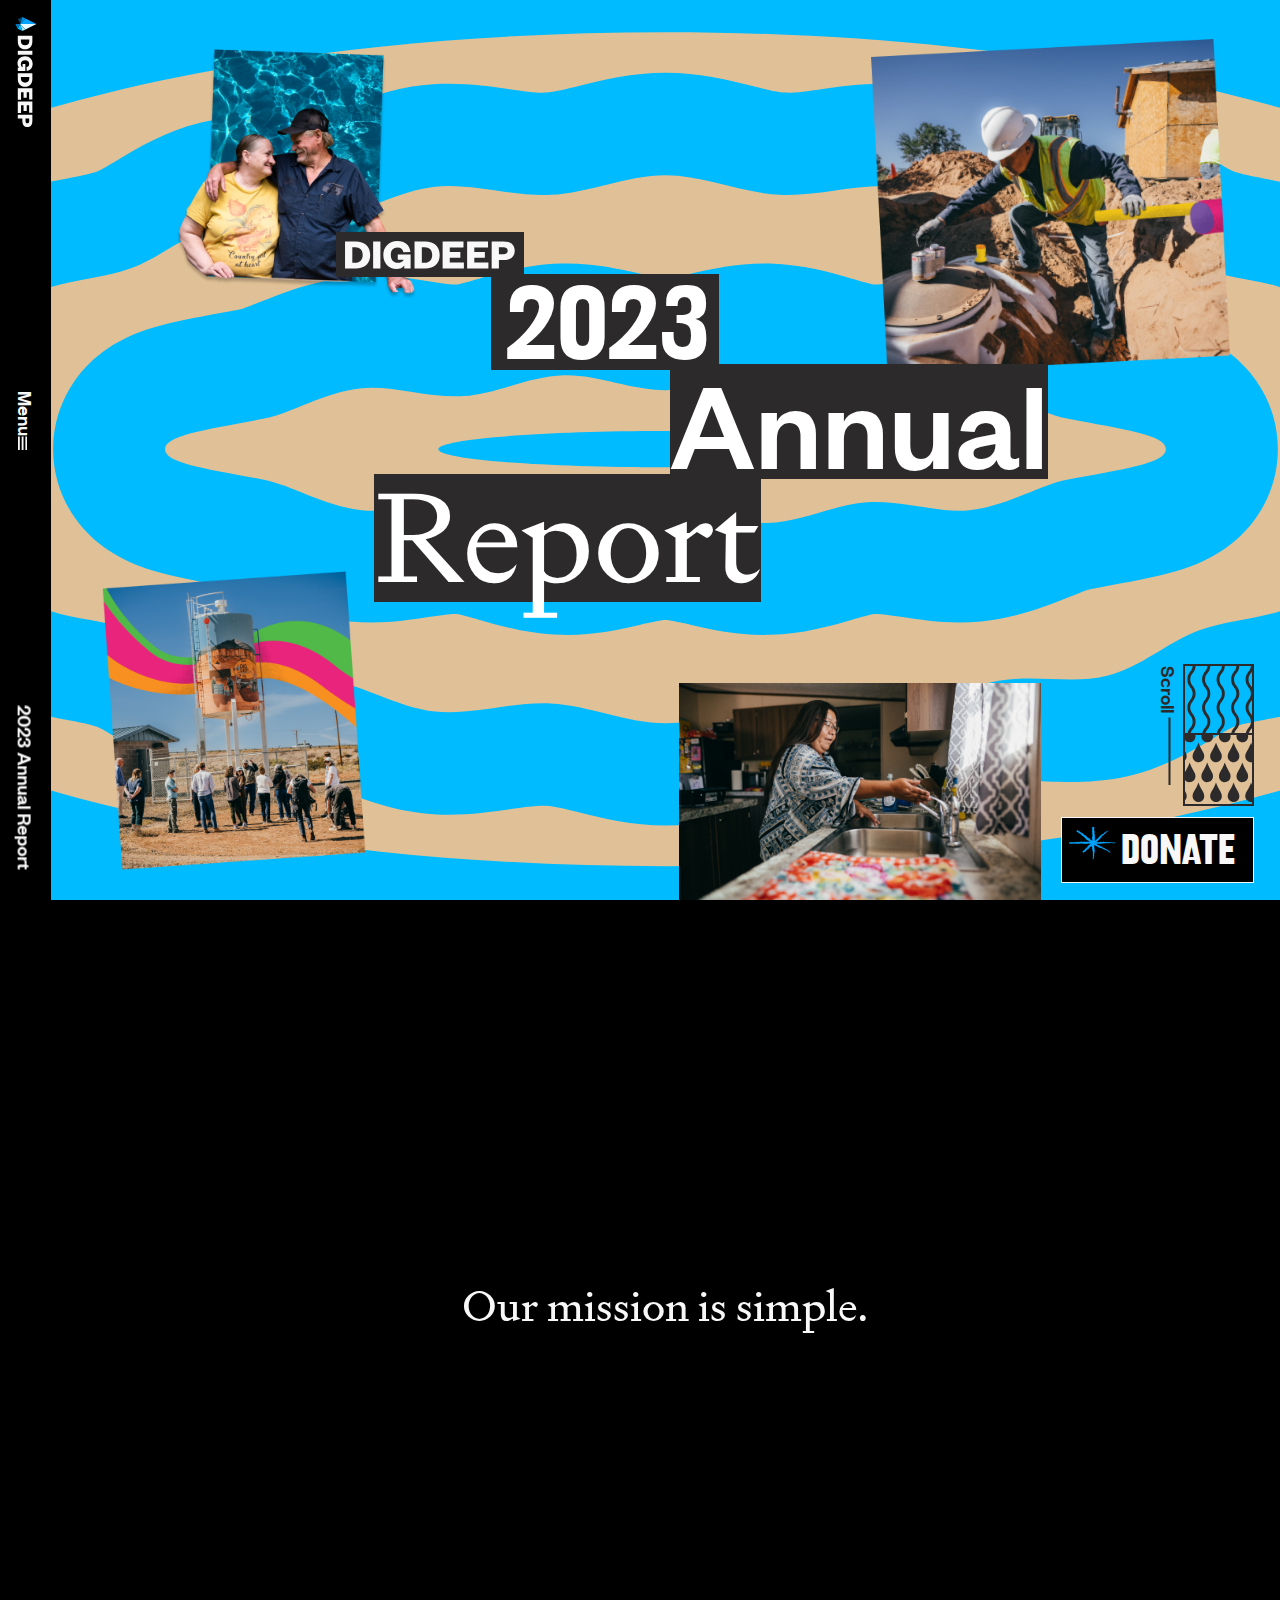
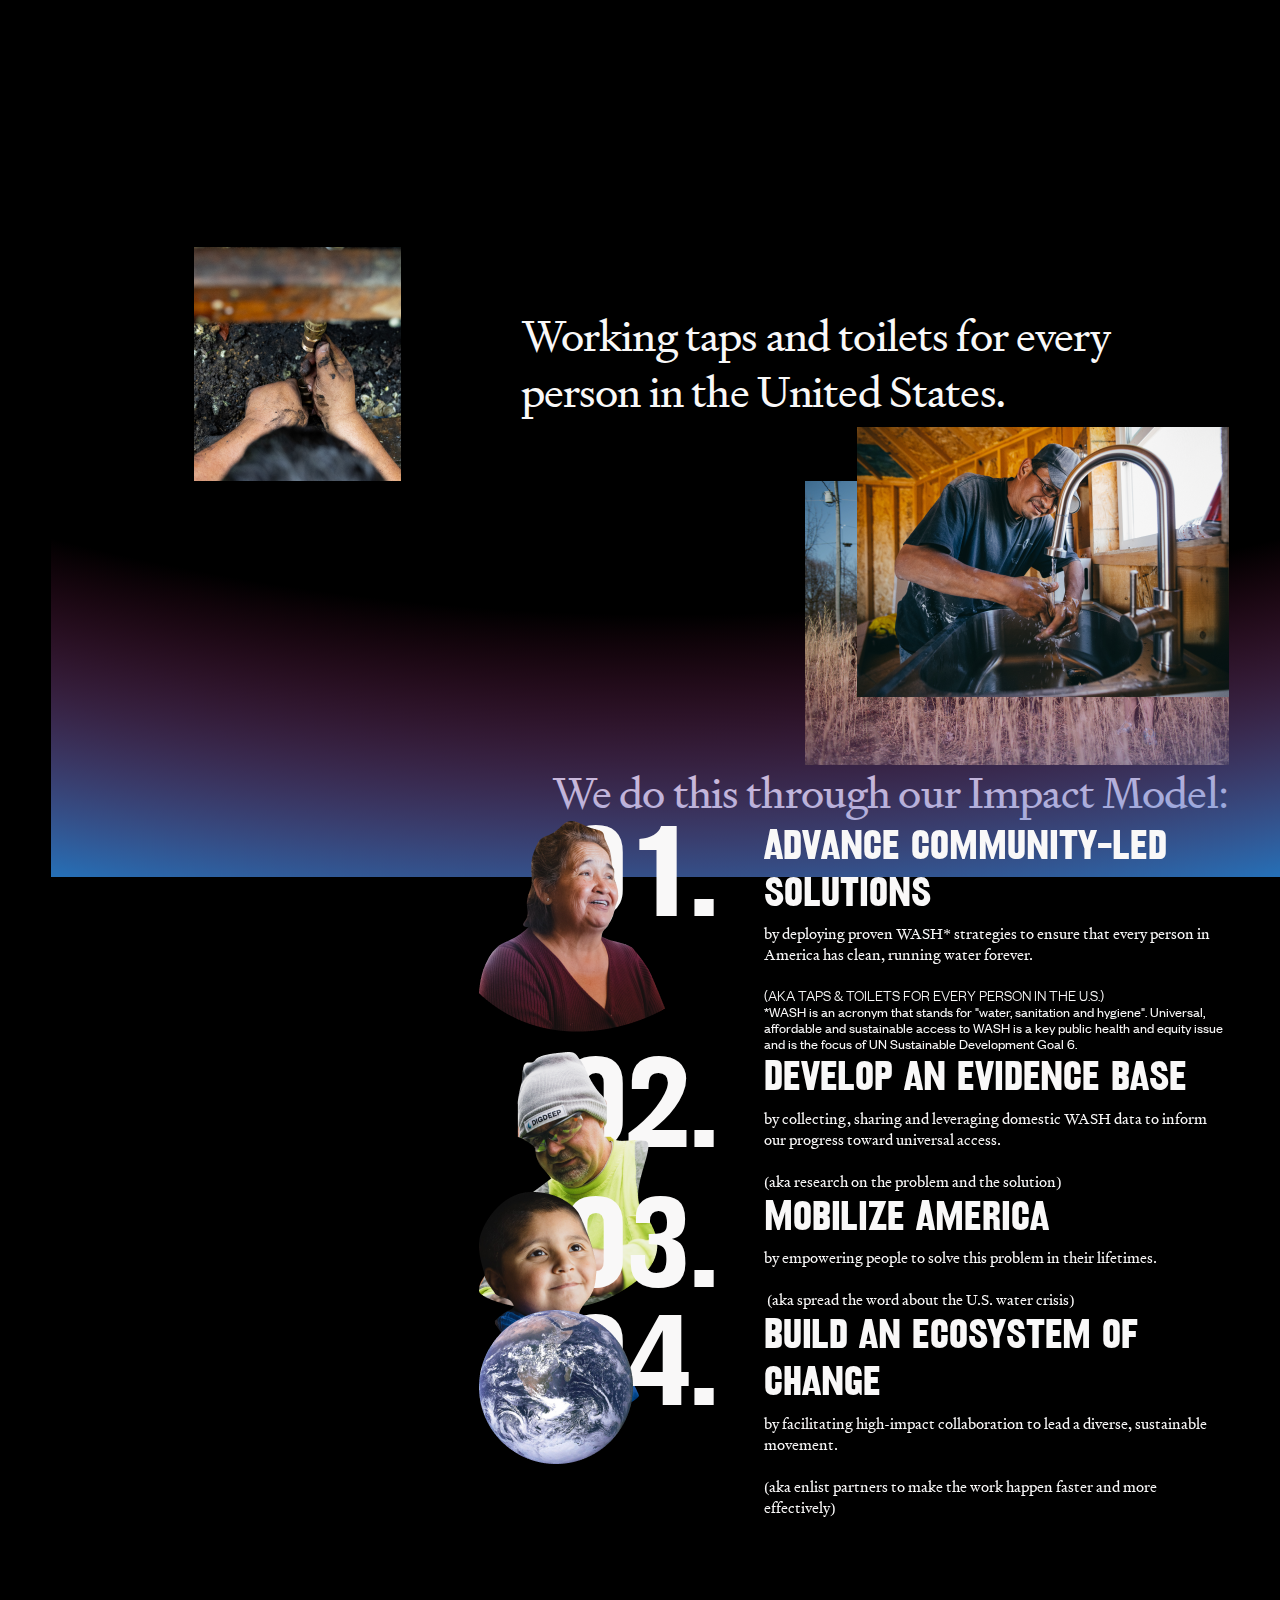
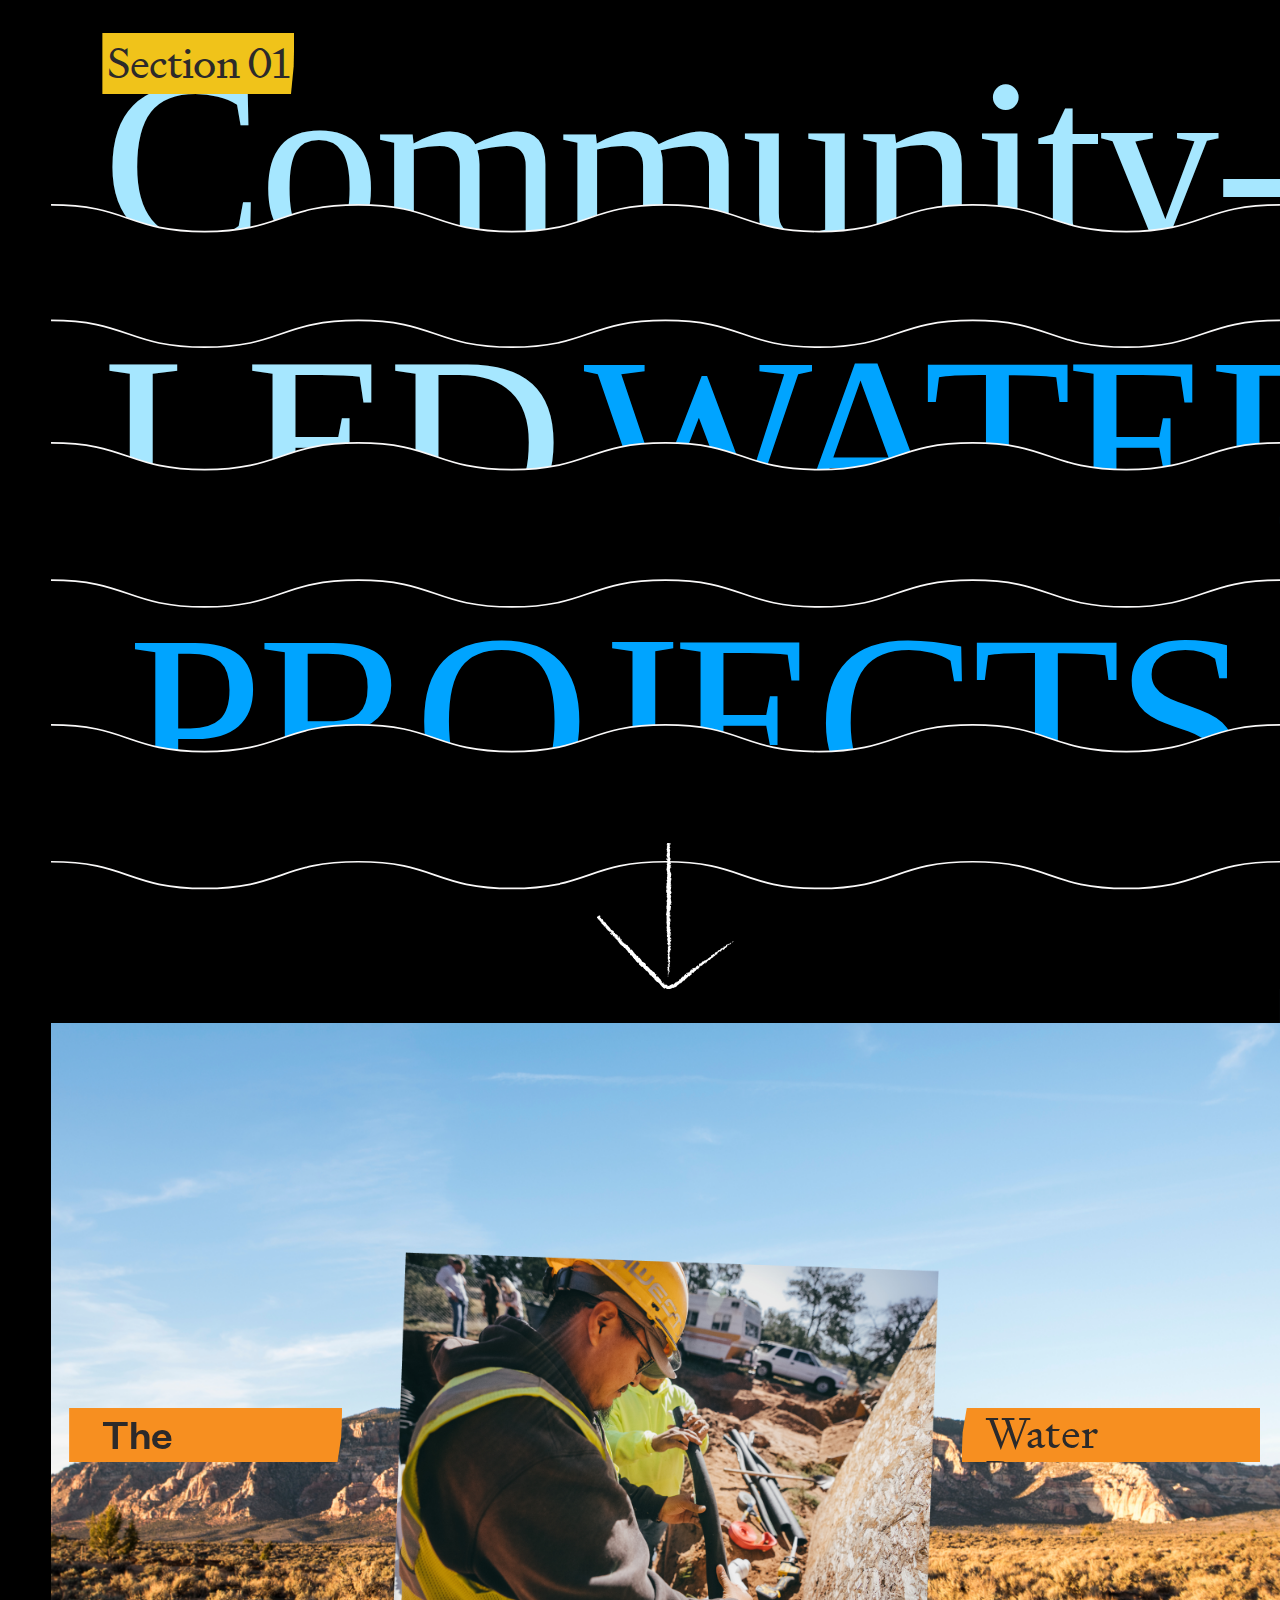
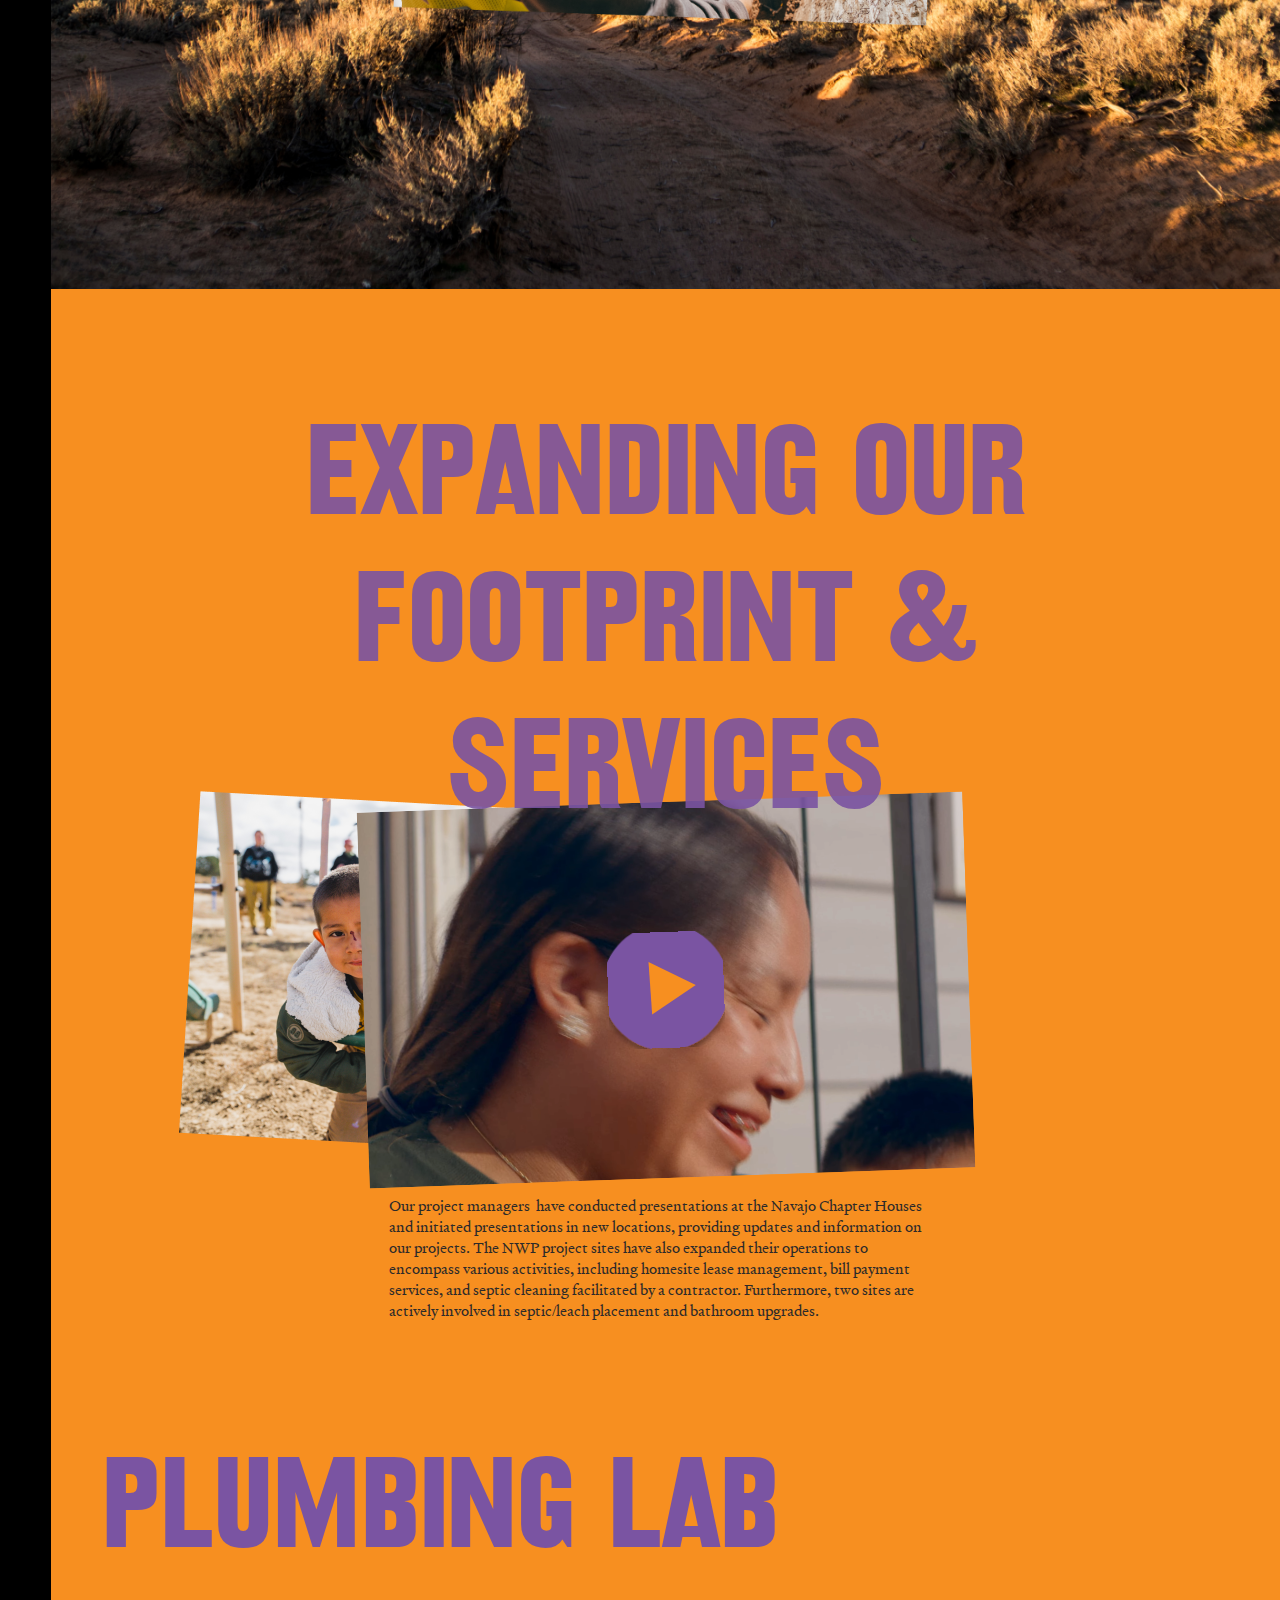
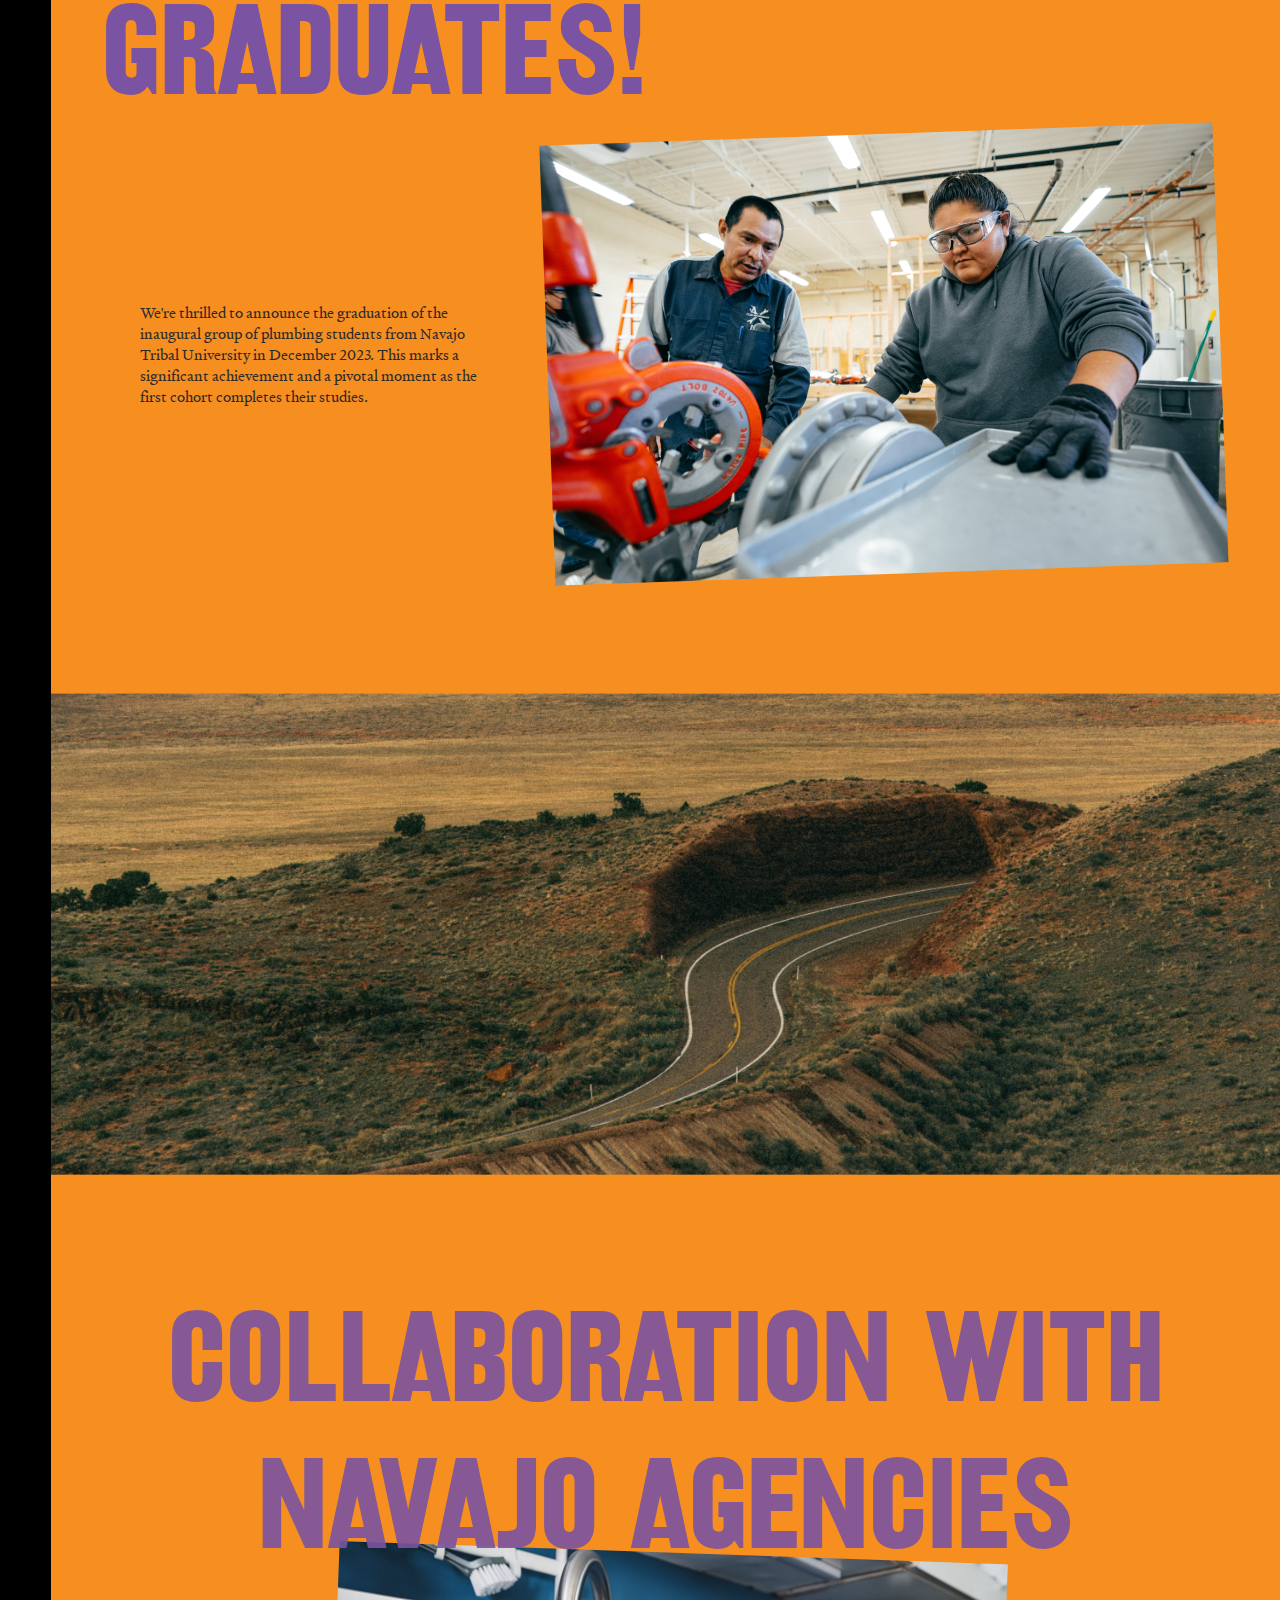
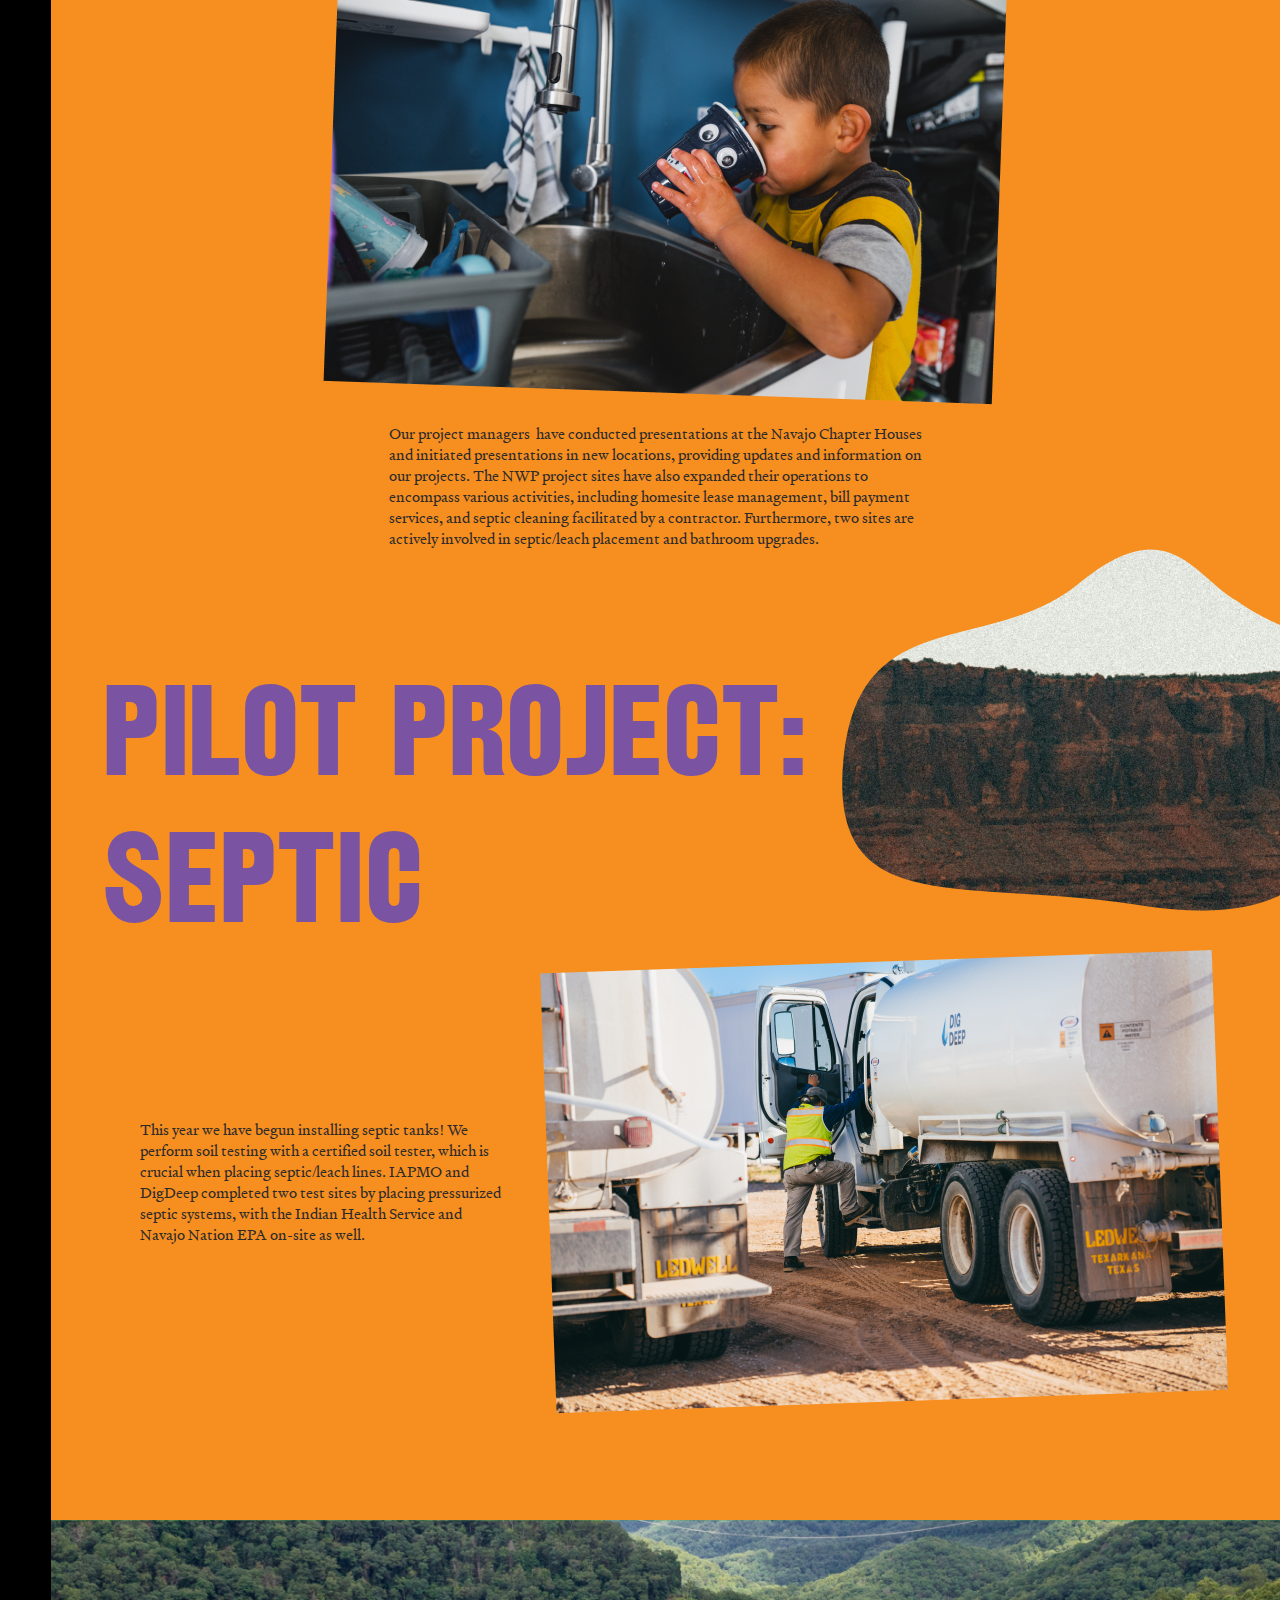
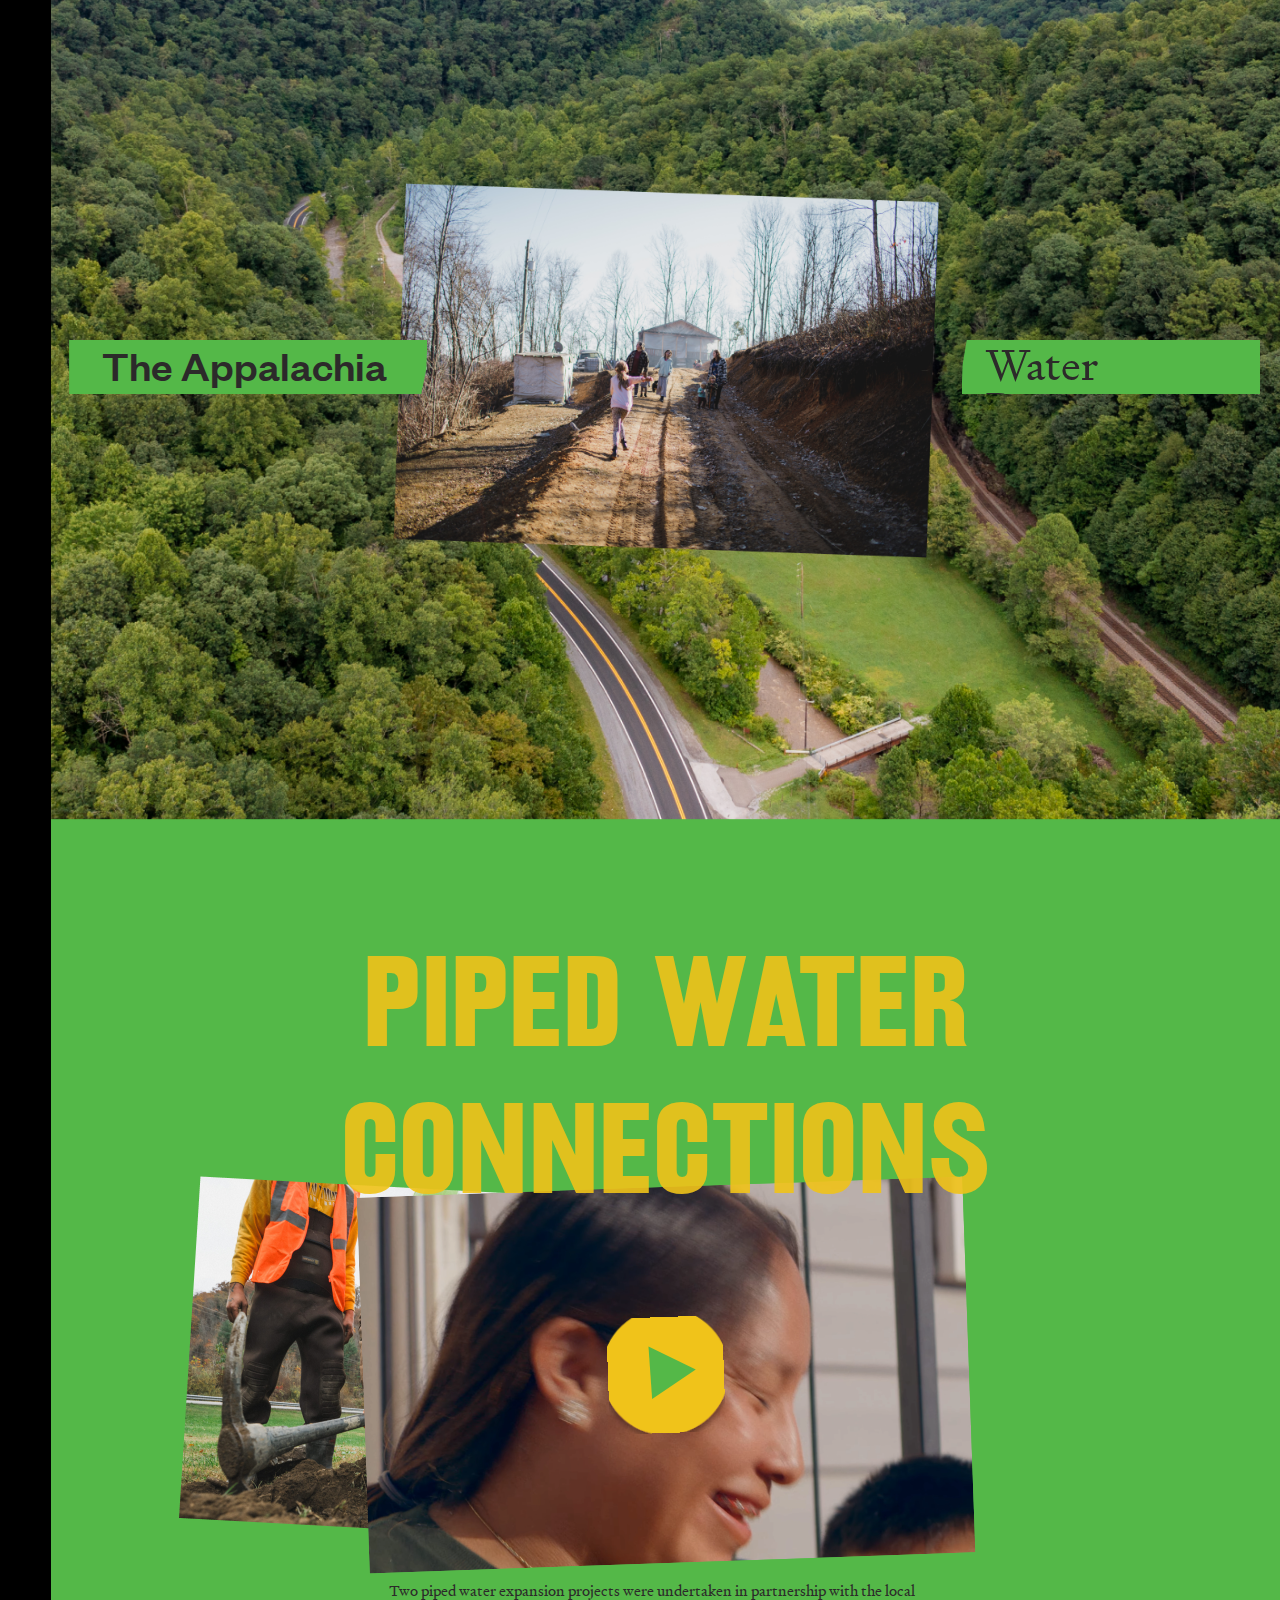
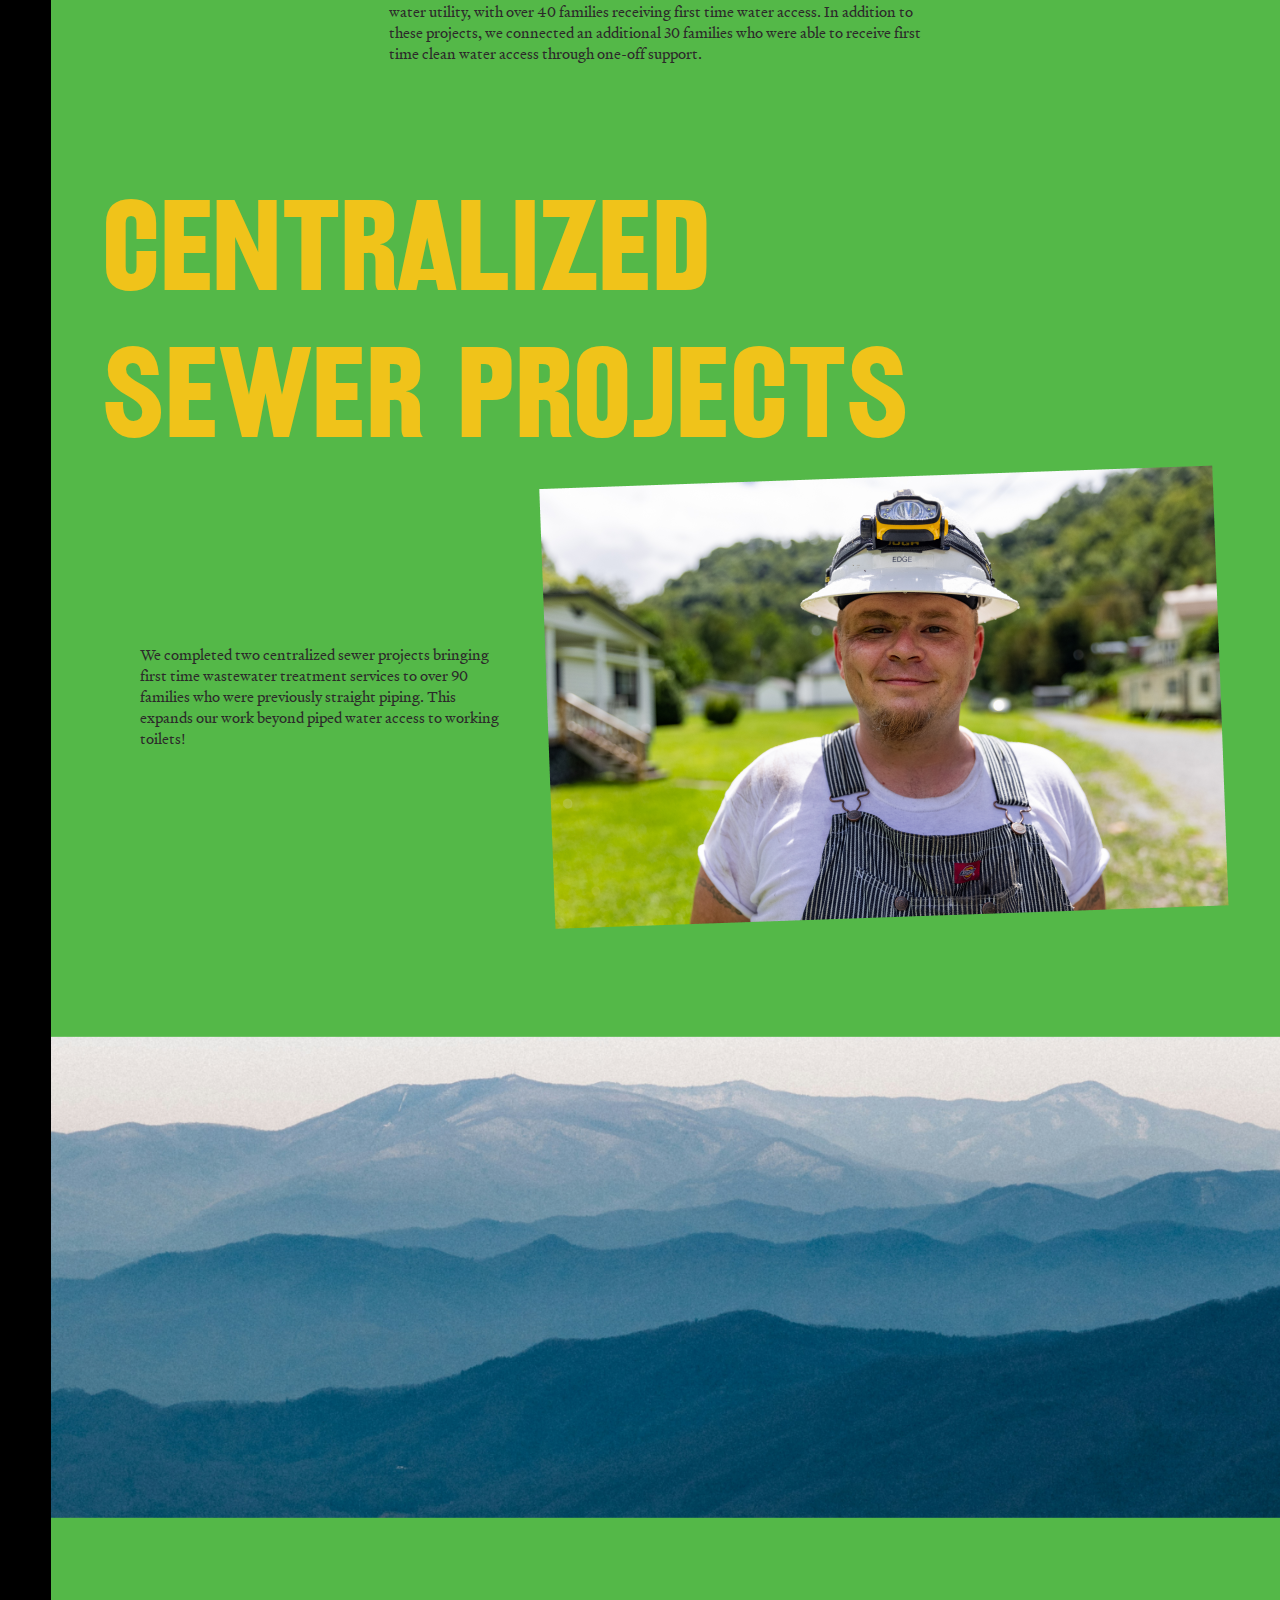
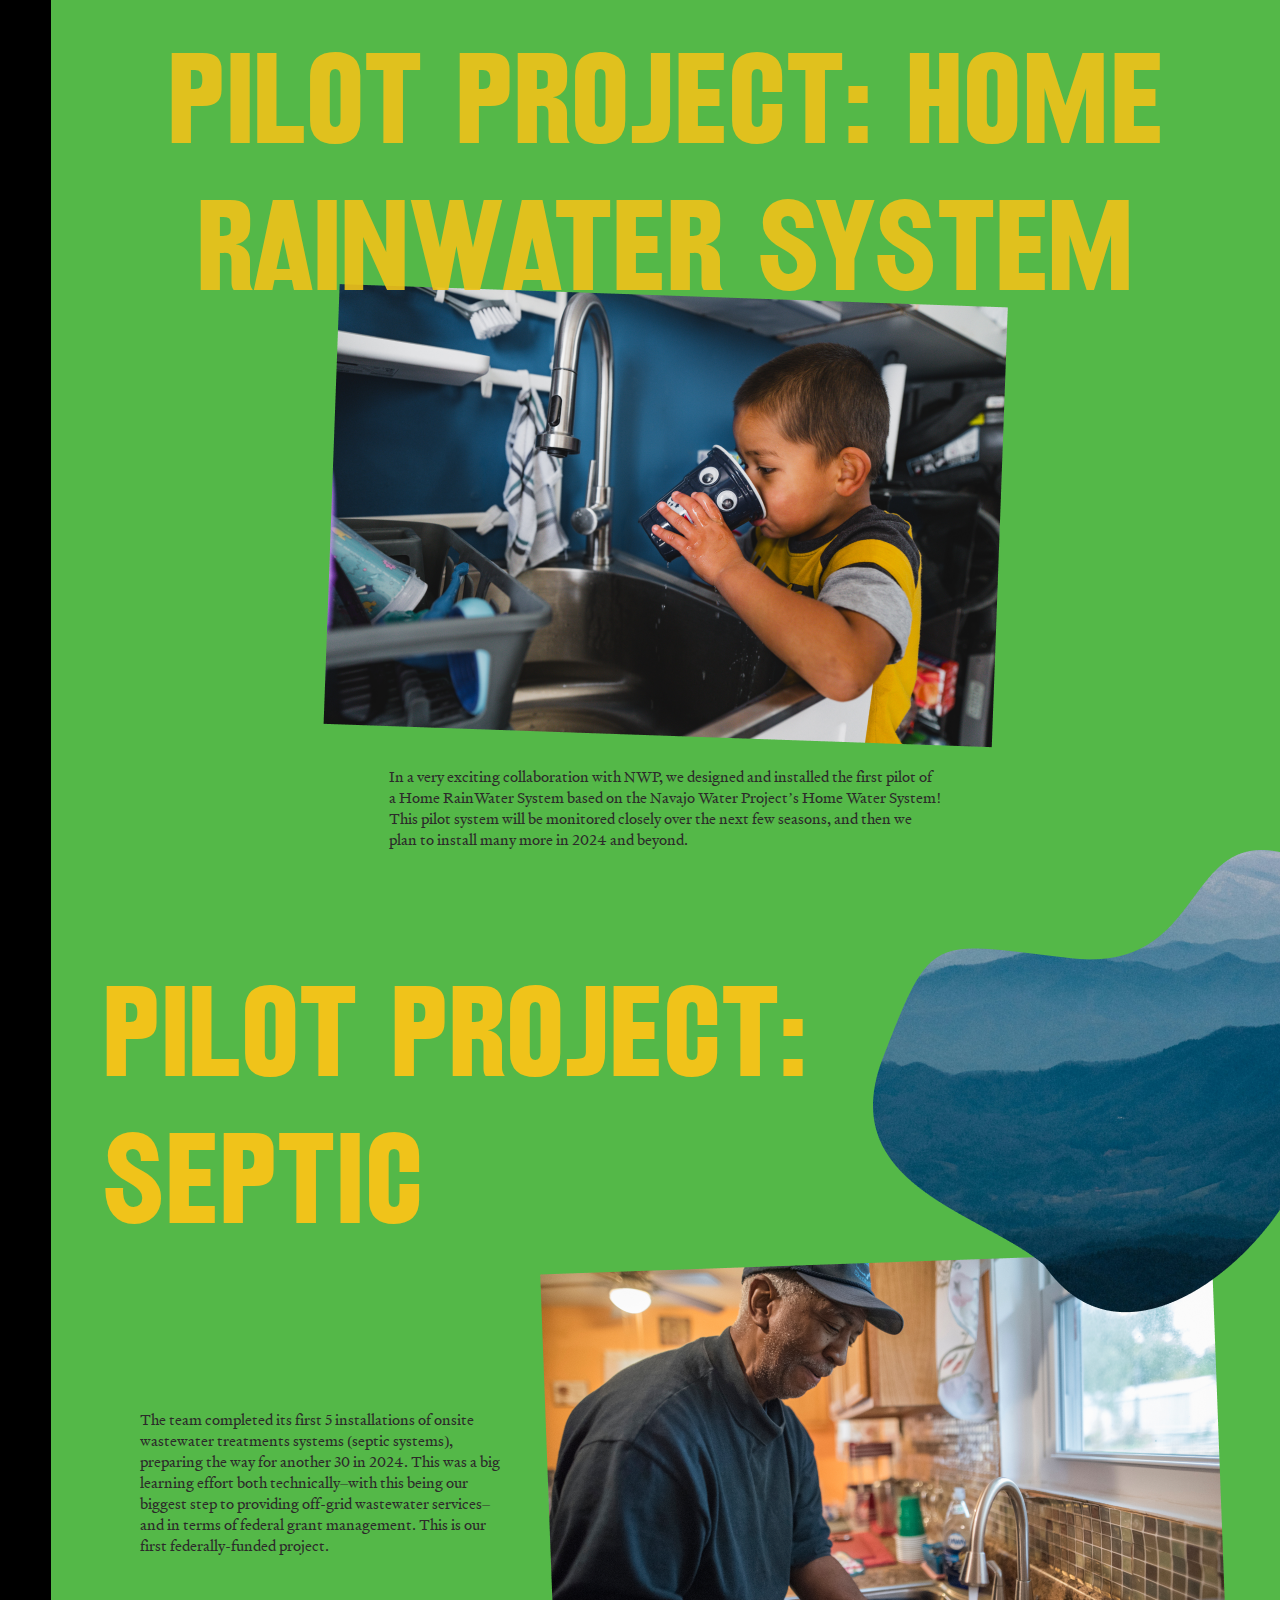
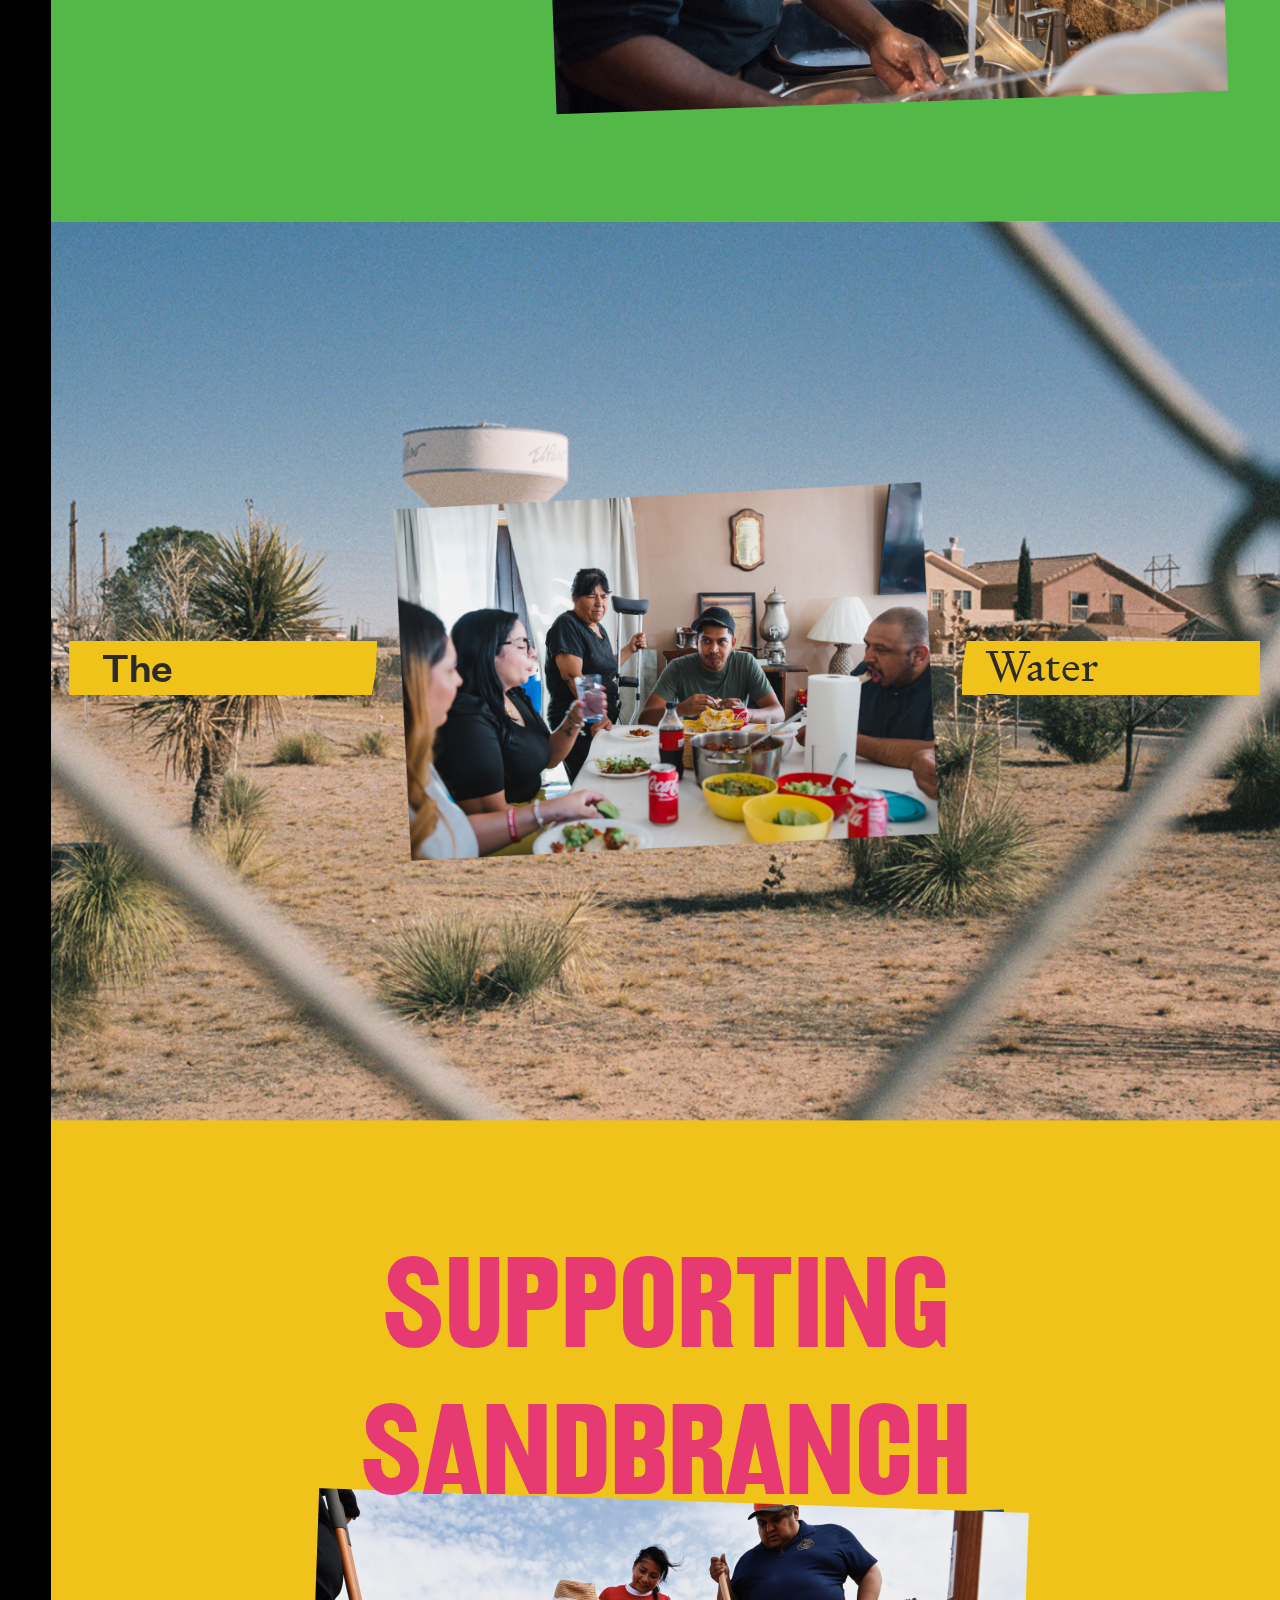
==== commit cf60e740: "first commit" ====
--- a/src/preview/index.html
+++ b/src/preview/index.html
@@ -230,8 +230,8 @@
 									by deploying proven WASH* strategies to ensure that every person in America has clean, running water forever.
 									<br>
 									<br>
-									(aka taps & toilets for every person in the U.S.)
-									*WASH is an acronym that stands for "water, sanitation and hygiene". Universal, affordable and sustainable access to WASH is a key public health and equity issue and is the focus of UN Sustainable Development Goal 6.
+									<b>(aka taps & toilets for every person in the U.S.)</b>
+									<i>*WASH is an acronym that stands for "water, sanitation and hygiene". Universal, affordable and sustainable access to WASH is a key public health and equity issue and is the focus of UN Sustainable Development Goal 6.</i>
 								</div>
 							</div>
 						</div>
@@ -341,7 +341,7 @@
 					</div>
 				</div>
 			<div class="community-top">
-				<img src="../static/images/general/community-hero-top.svg" alt="community-hero-top">
+				<img src="../static/images/general/community-hero-top-1.svg" alt="community-hero-top">
 				<img class="mob" src="../static/images/general/community-hero-mob.svg" alt="community-hero-top">
 			</div>
 			<div class="community-center">
@@ -378,12 +378,9 @@
 					Expanding Our Footprint & Services
 				</div>
 				<div class="section-hero__media" >
-					<span >
-						<picture>
-						<!--						<source srcset="../static/images/general/hero-parallax.webp" type="image/webp">-->
-							<source srcset="../static/images/general/section-hero-1.png" type="image/png">
-							<img src="../static/images/general/section-hero-1.png" alt="section-hero">
-						</picture>
+					<span class="video">
+						<video src="../static/images/general/The-Ripple-Effect.mp4" poster="../static/images/general/poster.png" autoplay loop muted></video>
+						<button class="play-btn" type="button"></button>
 					</span>
 					<span >
 						<picture>
@@ -508,12 +505,9 @@
 					PIPED WATER CONNECTIONS
 				</div>
 				<div class="section-hero__media">
-					<span  >
-						<picture>
-						<!--						<source srcset="../static/images/general/hero-parallax.webp" type="image/webp">-->
-							<source srcset="../static/images/general/section-hero-1-1.png" type="image/png">
-							<img src="../static/images/general/section-hero-1-1.png" alt="section-hero">
-						</picture>
+					<span class="video">
+						<video src="../static/images/general/The-Ripple-Effect.mp4" poster="../static/images/general/poster.png" autoplay loop muted></video>
+						<button class="play-btn" type="button"></button>
 					</span>
 					<span  >
 						<picture>
@@ -611,7 +605,6 @@
 			<div class="item-sticky item-sticky-right">
 				<div class="banner-media__title">Water Project</div>
 			</div>
-
 		</div>
 		<div class="item-block yellow">
 		<section class="banner-image yellow" style="background-image: url('../static/images/general/banner-bg-3.png')">
@@ -1065,7 +1058,7 @@
 
 		</div>
 		<div class="item-block black">
-			<div class="gradient"></div>
+        <div class="gradient"></div>
 		<section class="banner-image " style="">
 			<div class="container">
 				<div class="banner-media">
@@ -1665,7 +1658,7 @@
 		<section class="section-hero light-green padding ">
 			<div class="container">
 				<div class="title-section"  >
-					The US Water Prize
+					The US <br> Water Prize
 				</div>
 				<div class="section-hero__media">
 					<span  >
@@ -1680,7 +1673,19 @@
 					<span></span>
 				</div>
 				<div class="text-section"  >
-					The US Water Prize for “Outstanding Nonprofit Organization”, one of the most prestigious awards within the US WASH sector, was awarded to DigDeep's Colonias Water Project for bringing clean, running water to the Cochran colonia in El Paso, Texas.
+					The US Water Prize for <a href="#">“Outstanding Nonprofit Organization”,</a> one of the most prestigious awards within the US WASH sector, was awarded to DigDeep's Colonias Water Project for bringing clean, running water to the Cochran colonia in El Paso, Texas.
+				</div>
+			</div>
+			<div class="parallax-wrap">
+				<div class="left">
+					<div class="list-item__logo">
+						<img src="../static/images/general/list-par-left-3.svg" alt="section-hero">
+					</div>
+				</div>
+				<div class="right">
+					<div class="list-item__logo">
+						<img src="../static/images/general/list-par-right-3.svg" alt="section-hero">
+					</div>
 				</div>
 			</div>
 		</section>
--- a/src/static/css/style.css
+++ b/src/static/css/style.css
@@ -1,2 +1,2 @@
-@charset "UTF-8";html.lenis{height:auto}.lenis.lenis-smooth{scroll-behavior:auto}.lenis.lenis-smooth [data-lenis-prevent]{-ms-scroll-chaining:none;overscroll-behavior:contain}.lenis.lenis-stopped{overflow:hidden}.lenis.lenis-scrolling iframe{pointer-events:none}*{padding:0;margin:0}*,:after,:before{-webkit-box-sizing:border-box;box-sizing:border-box}html{height:100%;-ms-overflow-style:scrollbar}body{height:100vh}body.scroll{overflow:hidden}.page-wrapper{display:-webkit-box;display:-ms-flexbox;display:flex;min-height:100vh;-webkit-box-orient:vertical;-webkit-box-direction:normal;-ms-flex-direction:column;flex-direction:column}.page-content{-webkit-box-flex:1;-ms-flex:1;flex:1}body,html{height:100%;font-size:.0666666667vw}@media screen and (max-width:768px){body,html{font-size:.2666666667vw}}.container{width:100%;padding-right:60rem;padding-left:60rem;margin-right:auto;margin-left:auto;max-width:1440rem}.wrapper{display:-webkit-box;display:-ms-flexbox;display:flex;-webkit-box-orient:vertical;-webkit-box-direction:normal;-ms-flex-direction:column;flex-direction:column}section.wrapper{max-width:1440px;margin:0 auto}.footer{-webkit-box-flex:0;-ms-flex:0 0 auto;flex:0 0 auto}@media screen and (-ms-high-contrast:active),(-ms-high-contrast:none){.page-wrapper{display:block;min-height:100vh;-webkit-box-orient:vertical;-webkit-box-direction:normal;-ms-flex-direction:column;flex-direction:column}}@-moz-document url-prefix(){.wrapper{height:auto}body,html{height:auto}input[type=number]{padding:5px!important}}.flex{display:-webkit-box;display:-ms-flexbox;display:flex;-ms-flex-wrap:wrap;flex-wrap:wrap}ul{padding:0;list-style:none}button{cursor:pointer;border:0;outline:0}a{display:inline-block;text-decoration:none}@font-face{font-family:Signifier-Regular-Italic;font-display:swap;src:url(../fonts/signifier-regular-italic.woff2) format("woff2");font-style:italic}@font-face{font-family:Signifier-Regular;font-display:swap;src:url(../fonts/signifier-regular.woff2) format("woff2");font-style:normal}@font-face{font-family:Signifier-Medium;font-display:swap;src:url(../fonts/signifier-medium.woff2) format("woff2");font-style:normal}@font-face{font-family:Signifier-Medium;font-display:swap;src:url(../fonts/signifier-medium.woff2) format("woff2");font-style:normal}@font-face{font-family:Railroad-Gothic-ATF;font-display:swap;src:url(../fonts/Railroad-Gothic-ATF.woff2) format("woff2");font-style:normal}@font-face{font-family:Founders-Grotesk-Medium;font-display:swap;src:url(../fonts/Founders-Grotesk-Medium.woff2) format("woff2");font-style:normal}@font-face{font-family:Founders-Grotesk-Light;font-display:swap;src:url(../fonts/Founders-Grotesk-Light.woff2) format("woff2");font-style:normal}@font-face{font-family:Founders-Grotesk-Italic;font-display:swap;src:url(../fonts/Founders-Grotesk-Italic.woff2) format("woff2");font-style:Italic}@font-face{font-family:Founders-Grotesk;font-display:swap;src:url(../fonts/Founders-Grotesk.woff2) format("woff2");font-style:normal}body{display:-webkit-box;display:-ms-flexbox;display:flex;-webkit-box-orient:vertical;-webkit-box-direction:normal;-ms-flex-direction:column;flex-direction:column;height:100%;font:400 18rem/110% Signifier-Regular;color:#f9f8f8;background-color:#000;-webkit-overflow-scrolling:touch;-ms-overflow-style:-ms-autohiding-scrollbar;overflow-x:hidden!important}body.is-scroll{overflow:hidden}.page-content{width:calc(100% - 60rem);margin-left:60rem;font-size:16rem}h1,h2,h3,h4,h5,h6{font-family:Railroad-Gothic-ATF}img{display:block;font-size:12px;line-height:14px}section{position:relative;padding:40px 0;z-index:1}.row.min{margin-left:-5px;margin-right:-5px}.row.min>div[class^=col-]{padding-left:5px;padding-right:5px}.overflow{overflow:hidden!important}.hidden{display:none!important}.text-center{text-align:center}.text-right{text-align:right}.clearfix:after{content:"";display:block;clear:both}.icon{width:20px;height:20px}.icon,a,button,input,select,span,textarea{-webkit-transition:all 150ms ease;transition:all 150ms ease}button{cursor:pointer}.orange{background-color:#f78f20}.orange .title-section{color:#7a54a2}.orange .text-section{color:#2c2a2a}.green{background-color:#54b848}.green .title-section{color:#f0c31a}.green .text-section{color:#2c2a2a}.light-green{background-color:#54b848;background-size:contain}.light-green .title-section{color:#f0c31a}.light-green .text-section{color:#f9f8f8}.dark-green{background-color:#1c4330;background-size:contain}.dark-green .title-section{color:#f9f8f8;margin-bottom:55rem;max-width:100%}.dark-green .subtitle-section{max-width:871rem;margin:0 auto 30rem;color:#99fd89;text-transform:uppercase;font:400 50rem/90% Railroad-Gothic-ATF;text-align:center}.dark-green .subtitle-section span{color:#fff}.dark-green .text-section{color:#99fd89;max-width:871rem;margin:32rem auto 125rem}.dark-green .text-section-info{color:#f9f8f8}.dark-green .text-section-info.green{background-color:transparent;text-decoration:underline;color:#99fd89;font-style:italic;font:400 24rem/100% Signifier-Regular-Italic}.text-section-info{font:300 16rem/100% Founders-Grotesk-Light;font-style:italic}.light{background-color:#e0c096}.light .title-section{color:#2c2a2a}.light .text-section{color:#2c2a2a}.sky{background-color:#62a6f6}.sky .title-section{color:#fff}.sky .text-section{color:#2c2a2a}.blue{background-color:#0bf}.blue .title-section{color:#2c2a2a}.blue .text-section{color:#2c2a2a}.parallax-center{position:absolute;top:200rem;left:0;right:0;z-index:-1}.parallax-center img{width:100%;-o-object-fit:cover;object-fit:cover;height:auto}.parallax-top{position:absolute;top:0;left:0;right:0;z-index:-1}.parallax-top img{width:100%;-o-object-fit:cover;object-fit:cover;height:auto}.parallax-bottom{position:absolute;bottom:0;left:0;right:0;z-index:-1}.parallax-bottom img{width:100%;-o-object-fit:cover;object-fit:cover;height:1300rem;-o-object-position:top;object-position:top}.section-hero.pink{padding:310rem 0 105rem}.section-hero.pink .title-section{color:rgba(240,195,26,.9)}.section-hero.pink .text-section{color:#f9f8f8}.section-hero.pink .section-hero__media{position:relative;margin:70rem 0 40rem}.section-hero.pink .section-hero__media video{width:872rem;height:579rem;-o-object-fit:cover;object-fit:cover}.section-hero.padding{padding:125rem 0}.play-btn{position:absolute;left:50%;top:50%;-webkit-transform:translate(-50%,-50%);transform:translate(-50%,-50%);background-color:transparent;background-image:url("data:image/svg+xml,%3Csvg width='136' height='136' viewBox='0 0 136 136' fill='none' xmlns='http://www.w3.org/2000/svg'%3E%3Cg filter='url(%23filter0_d_2204_737)'%3E%3Ccircle cx='68.0012' cy='63.8322' r='63.4182' fill='%23E72B7C'/%3E%3C/g%3E%3Cpath d='M98.3887 63.8332L52.8069 90.1499L52.8069 37.5165L98.3887 63.8332Z' fill='%23EFB424'/%3E%3Cdefs%3E%3Cfilter id='filter0_d_2204_737' x='0.583008' y='0.414062' width='134.836' height='134.836' filterUnits='userSpaceOnUse' color-interpolation-filters='sRGB'%3E%3CfeFlood flood-opacity='0' result='BackgroundImageFix'/%3E%3CfeColorMatrix in='SourceAlpha' type='matrix' values='0 0 0 0 0 0 0 0 0 0 0 0 0 0 0 0 0 0 127 0' result='hardAlpha'/%3E%3CfeOffset dy='4'/%3E%3CfeGaussianBlur stdDeviation='2'/%3E%3CfeComposite in2='hardAlpha' operator='out'/%3E%3CfeColorMatrix type='matrix' values='0 0 0 0 0 0 0 0 0 0 0 0 0 0 0 0 0 0 0.25 0'/%3E%3CfeBlend mode='normal' in2='BackgroundImageFix' result='effect1_dropShadow_2204_737'/%3E%3CfeBlend mode='normal' in='SourceGraphic' in2='effect1_dropShadow_2204_737' result='shape'/%3E%3C/filter%3E%3C/defs%3E%3C/svg%3E%0A");-webkit-transition:all ease .3s;transition:all ease .3s;background-position:center;background-repeat:no-repeat;width:136rem;height:136rem}.play-btn.play{opacity:0}.popup-video{position:fixed;top:0;-webkit-transition:all ease .3s;transition:all ease .3s;left:-110vw;width:100vw;height:100vh;background-color:rgba(0,0,0,.8);z-index:100;display:-webkit-box;display:-ms-flexbox;display:flex;-webkit-box-align:center;-ms-flex-align:center;align-items:center;-webkit-box-pack:center;-ms-flex-pack:center;justify-content:center}.popup-video .popup-video__wrap{z-index:2;position:relative}.popup-video video{-o-object-fit:contain;object-fit:contain;width:930rem;height:370rem}.popup-video.active{left:0}.popup-overlay{width:100%;height:100%;position:absolute;left:0;top:0;z-index:1}.close-popup{position:absolute;top:10rem;right:10rem;width:20rem;height:20rem;cursor:pointer}.marquee{overflow:hidden;white-space:nowrap;-webkit-box-sizing:border-box;box-sizing:border-box;max-width:646rem;background-color:#e16299;border-radius:25rem;position:relative;padding:3rem 2rem;margin:64rem auto 20rem}.marquee-content{display:inline-block;-webkit-animation:marquee 10s linear infinite;animation:marquee 10s linear infinite;padding:10rem;width:100%;font:300 18rem/100% Founders-Grotesk-Light}@-webkit-keyframes marquee{0%{-webkit-transform:translateX(0);transform:translateX(0)}100%{-webkit-transform:translateX(-100%);transform:translateX(-100%)}}@keyframes marquee{0%{-webkit-transform:translateX(0);transform:translateX(0)}100%{-webkit-transform:translateX(-100%);transform:translateX(-100%)}}.yellow{background-color:#f0c31a}.yellow .title-section{color:#e72b7c}.yellow .text-section{color:#2c2a2a}.gray{background-color:#e9eae5}.gray .title-section{color:#2c2a2a}.gray .text-section{color:#2c2a2a}.title-section{font:400 155rem/90% Railroad-Gothic-ATF}.title-section sup{font-size:84rem;font-family:Founders-Grotesk-Medium;position:relative;left:-50rem}.text-section{font:400 18rem/110% Signifier-Regular}.banner-image{background-size:cover;background-position:top center;min-height:100vh;padding:0}.banner-image .container{height:inherit;display:-webkit-box;display:-ms-flexbox;display:flex;-webkit-box-align:center;-ms-flex-align:center;align-items:center;-webkit-box-orient:vertical;-webkit-box-direction:normal;-ms-flex-direction:column;flex-direction:column;-webkit-box-pack:center;-ms-flex-pack:center;justify-content:center;min-height:100vh}.orange .banner-media__title{color:#2c2a2a;background-color:#f78f20}.green .banner-media__title{color:#2c2a2a;background-color:#54b848}.yellow .banner-media__title{color:#2c2a2a;background-color:#f0c31a}.light .banner-media__title{color:#2c2a2a;background-color:#e0c096}.light-green{padding:35rem 0;background-size:1440rem;background-repeat:no-repeat;background-position:center}.light-green .banner-media__title{color:#f0c31a;display:-webkit-box;display:-ms-flexbox;display:flex;-webkit-box-align:center;-ms-flex-align:center;align-items:center;-webkit-clip-path:none!important;clip-path:none!important;padding:3rem 10rem;background-color:#54b848}.light-green .banner-media__title:nth-of-type(2){padding:3rem 10rem!important;height:auto!important;max-height:82rem;border-radius:100rem}.light-green.banner-image{border-bottom:3rem solid #f0c31a;min-height:1000rem;height:100vh}.dark-green .banner-media__title{color:#99fd89;background-color:#1c4330;position:absolute;left:0;right:0;margin:0 auto;text-align:center;z-index:2;max-width:268rem}.gray .banner-media__title{color:#2c2a2a;background-color:#ff0;padding:3rem 16rem!important;-webkit-clip-path:none!important;clip-path:none!important}.item-block.gray .item-block__sticky{padding:0 60rem 0}.item-block.gray .item-block__sticky:before{position:absolute;content:"";left:0;top:35rem;width:100%;height:1rem;background-color:#c7c7c7;z-index:-5}.item-block.gray .banner-image{padding:84rem 0 0}.item-block.gray .banner-image .hero-drop__wrap{bottom:auto;right:60rem;top:44rem;-webkit-transform:rotate(-90deg);transform:rotate(-90deg)}.item-block.gray .banner-image .left-par-watter{position:absolute;left:60rem;top:44rem;width:71px;height:71px;overflow:hidden;border:3rem solid #2c2a2a}.item-block.gray .banner-image .left-par-watter .drop-wrap{display:-webkit-box;display:-ms-flexbox;display:flex;-webkit-box-pack:center;-ms-flex-pack:center;justify-content:center;-webkit-box-align:center;-ms-flex-align:center;align-items:center;-webkit-column-gap:10rem;-moz-column-gap:10rem;column-gap:10rem;row-gap:40rem;-webkit-animation:move 4s linear infinite;animation:move 4s linear infinite}.sky .banner-media__title{color:#2c2a2a;background-color:#62a6f6}.gradient{position:sticky;top:0;height:100vh;margin:0 0 -100vh;background:-webkit-gradient(linear,left bottom,left top,from(#7a54a2),color-stop(90%,#e72b7c));background:linear-gradient(to top,#7a54a2 0,#e72b7c 90%)}.black .banner-media__title{color:#2c2a2a;background-color:#a6e7ff;padding:3rem 16rem!important;-webkit-clip-path:none!important;clip-path:none!important}.black .banner-desc{color:#f9f8f8;margin:40rem auto 20rem;max-width:960rem;font:300 50rem/100% Signifier-Regular}.light .item-block__sticky{padding:0 60rem 0}.light .banner-media__title{padding:3rem 16rem!important;-webkit-clip-path:none!important;clip-path:none!important}.blue{padding:35rem 0;min-height:1000rem;background-size:1440rem;background-repeat:no-repeat;background-position:center;height:100vh}.blue .banner-media__title{color:#f0c31a;background-color:transparent;display:-webkit-box;display:-ms-flexbox;display:flex;-webkit-box-align:center;-ms-flex-align:center;align-items:center}.banner-image.light .banner-media__image,.banner-image.light-green .banner-media__image{max-width:100%;max-height:100%}.wave-container{position:absolute;width:100%;height:100%;top:0;left:0;right:0;margin:0 auto;z-index:-1}.wave-container.wave-right{top:320rem;left:auto;right:-370rem}.wave-container.wave-right .wave{position:absolute;top:0;right:0;width:114rem;height:114rem;margin-top:0;margin-left:0;-webkit-animation:waveRight 6s infinite;animation:waveRight 6s infinite}.wave-container.wave-right .wave:nth-child(2){-webkit-animation:waveRight 2s infinite;animation:waveRight 2s infinite}.wave-container.wave-right .wave:nth-child(3){-webkit-animation:waveRight 4s infinite;animation:waveRight 4s infinite}.wave{position:absolute;top:50%;left:50%;width:869rem;height:869rem;margin-top:-435.5rem;margin-left:-435.5rem;border:1px solid #ff5aa1;border-radius:50%;opacity:0;-webkit-animation:wave 6s infinite;animation:wave 6s infinite}.wave:nth-child(2){-webkit-animation-delay:2s;animation-delay:2s}.wave:nth-child(3){-webkit-animation-delay:4s;animation-delay:4s}@-webkit-keyframes wave{0%{width:869rem;height:869rem;margin-top:-435.5rem;margin-left:-435.5rem;opacity:.6}100%{width:1600rem;height:1600rem;margin-top:-800rem;margin-left:-800rem;opacity:0}}@keyframes wave{0%{width:869rem;height:869rem;margin-top:-435.5rem;margin-left:-435.5rem;opacity:.6}100%{width:1600rem;height:1600rem;margin-top:-800rem;margin-left:-800rem;opacity:0}}@-webkit-keyframes waveRight{0%{width:114rem;height:114rem;margin-top:50rem;margin-left:50rem;opacity:.6}100%{width:444rem;height:444rem;margin-top:200rem;margin-left:200rem;opacity:0}}@keyframes waveRight{0%{width:114rem;height:114rem;margin-top:50rem;margin-left:50rem;opacity:.6}100%{width:444rem;height:444rem;margin-top:200rem;margin-left:200rem;opacity:0}}.section-hero-left.black{z-index:3}.banner-desc{margin:50rem 0 25rem;font:300 50rem/100% Signifier-Regular;color:#2c2a2a;text-align:center}.banner-media{display:-webkit-box;display:-ms-flexbox;display:flex;-webkit-box-align:center;-ms-flex-align:center;align-items:center;-webkit-box-pack:justify;-ms-flex-pack:justify;justify-content:space-between}.banner-media__image{width:100%;height:100%;max-width:526rem;max-height:423rem}.banner-media__image img{width:100%;height:100%;-o-object-fit:cover;object-fit:cover;max-width:526rem;max-height:423rem}.banner-media__title{font:500 50rem/100% Founders-Grotesk-Medium}.section-hero{padding:125rem 0 0 0}.section-hero .title-section{max-width:1190rem;margin:0 auto;text-align:center;z-index:2;position:relative;opacity:.9}.section-hero .text-section{margin:0 auto 0;max-width:648rem}.section-hero__media{margin:-40rem auto 15rem;z-index:1;position:relative;text-align:center}.section-hero__media span{display:inline-block}.section-hero__media span:nth-of-type(1){position:relative;z-index:2}.section-hero__media span:nth-of-type(2){position:absolute;left:200rem;right:auto;margin:0;bottom:25rem}.section-hero__media span:nth-of-type(3){position:absolute;left:auto;right:250rem;margin:0;top:25rem}.section-hero-left{padding:125rem 0 0}.section-hero-left.padding{padding:125rem 0}.section-hero-left .section-wrap{display:-webkit-box;display:-ms-flexbox;display:flex;-webkit-box-align:center;-ms-flex-align:center;align-items:center}.section-hero-left .section-wrap.reverse{-webkit-box-orient:horizontal;-webkit-box-direction:reverse;-ms-flex-direction:row-reverse;flex-direction:row-reverse}.section-hero-left .title-section{max-width:85%}.section-hero-left .text-section{display:-webkit-box;display:-ms-flexbox;display:flex;-webkit-box-align:center;-ms-flex-align:center;align-items:center;text-align:left;max-width:424rem;margin:0 auto}.section-hero-left .subtitle-section{max-width:570rem;text-align:center}.section-hero-left.dark-green .title-section{max-width:100%}.section-hero-left .text-section-info{font:400 24rem/90% Signifier-Regular-Italic;color:#99fd89;text-decoration:underline;text-align:center}.section-hero-text{padding:125rem 0;height:auto;min-height:80vh}.section-hero-text .text-section{max-width:760rem}.section-hero-banner{padding:125rem 0 0}.section-hero-banner img,.section-hero-banner picture{width:100%}.section-hero-full .title-section{opacity:.9}.section-hero-full .section-full-wrap,.section-hero-full .section-hero__media{margin:-40rem -60rem 0}.section-hero-full .section-full-wrap span,.section-hero-full .section-hero__media span{width:100%}.section-hero-full .section-full-wrap img,.section-hero-full .section-full-wrap picture,.section-hero-full .section-hero__media img,.section-hero-full .section-hero__media picture{width:100%;-o-object-fit:cover;object-fit:cover}.section-hero-full .text-section{max-width:424rem;margin:35rem 170rem 0 auto}.section-hero-full .text-section a{display:inline;color:#f9f8f8;text-decoration:underline}.section-hero-full .text-section a:hover{text-decoration:none}.hero-banner-titles{width:100%;max-width:770rem;margin:100rem auto 48rem}.hero-banner-titles span{display:inline-block;color:#f9f8f8;background-color:#2c2a2a}.hero-banner-titles span:nth-of-type(1){margin-left:120rem;font:400 125rem/90% Railroad-Gothic-ATF}.hero-banner-titles span:nth-of-type(2){margin-left:255rem;font:500 150rem/100% Founders-Grotesk-Medium}.hero-banner-titles span:nth-of-type(3){font:400 150rem/100% Signifier-Regular}.hero-banner-desc{color:#f9f8f8;font:400 50rem/100% Signifier-Regular}.hero-banner-link{text-align:center}.hero-banner-link a{display:inline-block;color:#f9f8f8;background-color:#2c2a2a;font:500 50rem/100% Founders-Grotesk-Medium;text-decoration:underline}.parallax-section-test{position:relative;height:100vh;background-color:#f0f0f0;overflow:hidden}.text{font-size:5em;text-align:center;margin:100px 0;position:relative;z-index:1}.parallax-sectionimage{position:absolute;width:100%;left:0;opacity:.7;-webkit-transition:top .3s ease-out;transition:top .3s ease-out}.parallax-sectionimage1{top:100%}.parallax-sectionimage2{top:150%}.section-hero-info.blue{padding-bottom:0;min-height:auto}.drop-inner{width:71px;height:71px;overflow:hidden;border:3rem solid #2c2a2a;border-top:0}.drop-container{position:relative;width:100px;height:400px;overflow:hidden;top:-130px;left:-10px}.drop-wrap{display:-webkit-box;display:-ms-flexbox;display:flex;-webkit-box-orient:vertical;-webkit-box-direction:normal;-ms-flex-direction:column;flex-direction:column;-webkit-animation:move 4s linear infinite;animation:move 4s linear infinite}.drop{width:100%;height:auto}@-webkit-keyframes move{0%{-webkit-transform:translateY(0);transform:translateY(0)}100%{-webkit-transform:translateY(50%);transform:translateY(50%)}}@keyframes move{0%{-webkit-transform:translateY(0);transform:translateY(0)}100%{-webkit-transform:translateY(50%);transform:translateY(50%)}}.drop-whale{width:71px;height:71px;overflow:hidden;border:3rem solid #2c2a2a}.drop-container-whale{position:relative;width:145px;height:70px;overflow:hidden;left:-70px;top:-1px}.drop-wrap-whale{display:-webkit-box;display:-ms-flexbox;display:flex;-webkit-column-gap:5px;-moz-column-gap:5px;column-gap:5px;-webkit-animation:moveWhale 4s linear infinite;animation:moveWhale 4s linear infinite}@-webkit-keyframes moveWhale{0%{-webkit-transform:translateX(0);transform:translateX(0)}100%{-webkit-transform:translateX(50%);transform:translateX(50%)}}@keyframes moveWhale{0%{-webkit-transform:translateX(0);transform:translateX(0)}100%{-webkit-transform:translateX(50%);transform:translateX(50%)}}.item-block{position:relative;z-index:1}.item-block .item-block__sticky{position:absolute;top:calc(50vh - 36rem);padding:0 21rem 0;z-index:1;height:calc(100% - 50vh);width:100%;display:-webkit-box;display:-ms-flexbox;display:flex;-webkit-box-pack:justify;-ms-flex-pack:justify;justify-content:space-between}.item-block .item-sticky{position:absolute;width:1px;top:calc(50vh - 36rem);padding:0;z-index:1;height:calc(100% - 50vh);display:-webkit-box;display:-ms-flexbox;display:flex;-webkit-box-pack:justify;-ms-flex-pack:justify;justify-content:space-between}.item-block .item-sticky .banner-media__title{position:sticky;top:36rem;z-index:4;height:50rem}.item-block .item-sticky.item-sticky-left{left:21rem}.item-block .item-sticky.item-sticky-left .banner-media__title{padding:5rem 47rem 5rem 39rem;height:64rem;color:#2c2a2a;-webkit-clip-path:polygon(0 0,100% 0,99.647% 54.688%,98.236% 100%,0 100%,0 35.938%,0 0);clip-path:polygon(0 0,100% 0,99.647% 54.688%,98.236% 100%,0 100%,0 35.938%,0 0)}.item-block .item-sticky.item-sticky-right{right:21rem}.item-block .item-sticky.item-sticky-right .banner-media__title{padding:5rem 27rem 5rem 27rem;height:64rem;color:#2c2a2a;font:500 50rem/100% Signifier-Regular;-webkit-clip-path:polygon(100% 100%,0 100%,.353% 45.313%,1.764% 0,100% 0,100% 64.063%,100% 100%);clip-path:polygon(100% 100%,0 100%,.353% 45.313%,1.764% 0,100% 0,100% 64.063%,100% 100%)}.item-block .item-line{position:absolute;width:100%;height:calc(100% - 50vh);display:-webkit-box;display:-ms-flexbox;display:flex;-webkit-box-pack:justify;-ms-flex-pack:justify;justify-content:space-between;max-width:1348rem;margin:0 auto;top:0;left:0;right:0}.item-block .item-line span{position:relative;top:0;height:100%;width:1rem;background-color:#c7c7c7}.item-block.dark-green .banner-media__title:nth-of-type(1){color:#99fd89;margin:0 auto}.item-block.dark-green .section-hero__media{margin:0 auto 25rem;display:-webkit-box;display:-ms-flexbox;display:flex;-webkit-box-pack:center;-ms-flex-pack:center;justify-content:center;position:relative;max-width:768rem}.item-block.dark-green .chart-container-info{position:absolute;left:0;top:11rem;width:100%;text-align:left}.item-block.dark-green .chart-container-info.active .chart-container-item{opacity:1}.item-block.dark-green .chart-container-item{position:relative;opacity:0;-webkit-transition:all ease .2s;transition:all ease .2s;width:400rem}.item-block.dark-green .chart-container-item:before{position:absolute;content:"";left:0;top:0;height:1rem;width:320rem}.item-block.dark-green .chart-container-item:nth-of-type(1){color:#99fd89;margin-bottom:15rem}.item-block.dark-green .chart-container-item:nth-of-type(1):before{background-color:#99fd89}.item-block.dark-green .chart-container-item:nth-of-type(2){color:#e0c096;margin-bottom:25rem}.item-block.dark-green .chart-container-item:nth-of-type(2):before{background-color:#e0c096}.item-block.dark-green .chart-container-item:nth-of-type(3){color:#a6e7ff}.item-block.dark-green .chart-container-item:nth-of-type(3):before{background-color:#a6e7ff}.item-block.dark-green .text-section{color:#99fd89;margin:35rem auto 125rem}.item-block.dark-green .text-section-info{text-align:center}.item-block.dark-green .comparison-wrap{display:-webkit-box;display:-ms-flexbox;display:flex;-ms-flex-wrap:wrap;flex-wrap:wrap;-webkit-box-pack:justify;-ms-flex-pack:justify;justify-content:space-between;max-width:648rem;margin:30rem auto 125rem}.item-block.dark-green .comparison-wrap.active .comparison-item__title{opacity:1}.item-block.dark-green .comparison-wrap.active .comparison-item__media:after{top:0}.item-block.dark-green .comparison-item{text-align:center;display:-webkit-box;display:-ms-flexbox;display:flex;-webkit-box-orient:vertical;-webkit-box-direction:normal;-ms-flex-direction:column;flex-direction:column;-webkit-box-pack:end;-ms-flex-pack:end;justify-content:flex-end}.item-block.dark-green .comparison-item__title{font:300 18rem/100% Founders-Grotesk-Medium;color:#f5f5f5}.item-block.dark-green .comparison-item__title:nth-of-type(1){margin-bottom:10rem;-webkit-transition:all ease 2.5s;transition:all ease 2.5s;opacity:0}.item-block.dark-green .comparison-item__title:nth-of-type(3){font:400 18rem/110% Signifier-Regular;margin-top:10rem}.item-block.dark-green .comparison-item__media{width:198.27rem;height:187.36rem;background-color:transparent;overflow:hidden;position:relative}.item-block.dark-green .comparison-item__media:after{position:absolute;content:"";-webkit-transition:all ease 2.3s;transition:all ease 2.3s;left:0;top:101%;width:100%;height:100%;background-color:#f5f5f5}.item-block.dark-green .comparison-item:nth-of-type(1) .comparison-item__media{width:198.27rem;height:187.36rem}.item-block.dark-green .comparison-item:nth-of-type(2) .comparison-item__media{height:288.09rem}.item-block.dark-green .comparison-item:nth-of-type(3) .comparison-item__media{height:371.97rem}.item-block.dark-green .comparison-item:nth-of-type(3) .comparison-item__media:after{background-color:#99fd89}.item-block.dark-green .comparison-item:nth-of-type(3) .comparison-item__title{color:#99fd89}.banner-media .banner-media__title{padding:0!important;-webkit-clip-path:none;clip-path:none}.banner-image.gray{padding:84rem 0 0}.eventFadeOut{-webkit-transition:all ease .3s;transition:all ease .3s}.eventFadeOut.active{opacity:0!important}.chart-container{position:relative;height:469rem;width:469rem}.circle-chart-container{clear:left;float:left;position:relative;max-width:469rem;width:100%}.circle-chart{overflow:visible;height:329rem;width:329rem;position:absolute;left:70rem;top:70rem}.circle-chart-circle{-webkit-transition:all ease .3s;transition:all ease .3s;-webkit-transform:rotate(-90deg);transform:rotate(-90deg);-webkit-transform-origin:center;transform-origin:center}.circle-chart-one{z-index:3}.circle-chart-two{z-index:2}.circle-chart-three{z-index:1}@-webkit-keyframes circle-chart-fill{to{stroke-dasharray:0 100}}@keyframes circle-chart-fill{to{stroke-dasharray:0 100}}#section2 .community-hero__center .community-hero__title span,#section3 .community-hero__center .community-hero__title span{color:#00a4ff}#section2 .community-hero__bottom .community-hero__title,#section3 .community-hero__bottom .community-hero__title{color:#00a4ff}#section4 .community-hero__bottom .community-hero__title{color:#00a4ff}#section3{z-index:3}.item-block.gray{z-index:2}.item-block.black .item-block__sticky{padding:0 60rem}.item-block.black .banner-image .container{-webkit-box-pack:end;-ms-flex-pack:end;justify-content:flex-end}.item-block.black .banner-media__image{width:748.91rem;height:387rem;max-width:100%;max-height:100%}.item-block.black .banner-media__image img{max-width:100%;max-height:100%}.banner-image.blue .hero-banner-titles span:nth-of-type(1){padding:4rem 10rem}.banner-image.blue .hero-banner-desc{margin-bottom:30rem}.banner-image.blue .hero-banner-link a{padding:4rem 10rem 6rem}.section-hero.blue .section-hero__media span:nth-of-type(3){top:0}.header{width:60rem;padding:20rem 0 24rem;position:fixed;z-index:15;height:100%;left:0;top:0;right:auto;display:-webkit-box;display:-ms-flexbox;display:flex;-webkit-box-orient:vertical;-webkit-box-direction:normal;-ms-flex-direction:column;flex-direction:column;-webkit-box-align:center;-ms-flex-align:center;align-items:center;-webkit-box-pack:justify;-ms-flex-pack:justify;justify-content:space-between}.header:after{position:absolute;content:"";left:0;top:0;width:100%;height:100%;background-color:#000;z-index:-1}.header-logo{max-width:25.82rem;max-height:135rem;width:100%;height:100%}.header-logo__image{width:100%}.header-logo img,.header-logo svg{width:100%;height:100%;-o-object-fit:cover;object-fit:cover}.header-button{color:#f9f8f8;-webkit-transform:rotate(90deg);transform:rotate(90deg);width:240rem;cursor:pointer;font:400 24rem/100% Founders-Grotesk-Medium;-webkit-transition:all ease .3s;transition:all ease .3s}.header-button span{position:relative}.header-button span:after{position:absolute;content:"";background-repeat:no-repeat;background-size:contain}.header-button span:nth-of-type(2):after{top:9rem;right:-14rem;width:10rem;height:16rem;-webkit-transform:rotate(90deg);transform:rotate(90deg);background-image:url("data:image/svg+xml,%3Csvg width='10' height='16' viewBox='0 0 10 16' fill='none' xmlns='http://www.w3.org/2000/svg'%3E%3Cline x1='1.00012' y1='15.166' x2='1.00012' y2='0.166016' stroke='%23F9F8F8' stroke-width='2'/%3E%3Cline x1='5.00037' y1='15.166' x2='5.00037' y2='0.166016' stroke='%23F9F8F8' stroke-width='2'/%3E%3Cline x1='8.99988' y1='15.166' x2='8.99988' y2='0.166016' stroke='%23F9F8F8' stroke-width='2'/%3E%3C/svg%3E%0A")}.header-button span:nth-of-type(1):after{background-image:url("data:image/svg+xml,%3Csvg width='16' height='16' viewBox='0 0 16 16' fill='none' xmlns='http://www.w3.org/2000/svg'%3E%3Cline x1='1.2928' y1='14.6425' x2='14.6423' y2='1.29304' stroke='%23F9F8F8' stroke-width='2'/%3E%3Cline x1='0.707076' y1='1.33196' x2='14.0565' y2='14.6814' stroke='%23F9F8F8' stroke-width='2'/%3E%3C/svg%3E%0A");width:16rem;height:16rem;right:-20rem;top:9rem}.header-button:hover{color:#0bf}.header-button:hover span:nth-of-type(2):after{background-image:url("data:image/svg+xml,%3Csvg width='10' height='16' viewBox='0 0 10 16' fill='none' xmlns='http://www.w3.org/2000/svg'%3E%3Cline x1='1.00012' y1='15.166' x2='1.00012' y2='0.166016' stroke='%2300BBFF' stroke-width='2'/%3E%3Cline x1='5.00037' y1='15.166' x2='5.00037' y2='0.166016' stroke='%2300BBFF' stroke-width='2'/%3E%3Cline x1='8.99988' y1='15.166' x2='8.99988' y2='0.166016' stroke='%2300BBFF' stroke-width='2'/%3E%3C/svg%3E%0A")}.header-button:hover span:nth-of-type(1):after{background-image:url("data:image/svg+xml,%3Csvg width='16' height='16' viewBox='0 0 16 16' fill='none' xmlns='http://www.w3.org/2000/svg'%3E%3Cline x1='1.2928' y1='14.6425' x2='14.6423' y2='1.29304' stroke='%2300BBFF' stroke-width='2'/%3E%3Cline x1='0.707076' y1='1.33196' x2='14.0565' y2='14.6814' stroke='%2300BBFF' stroke-width='2'/%3E%3C/svg%3E%0A")}.header-copy{color:#f9f8f8;font-size:24rem;-webkit-transform:rotate(90deg);transform:rotate(90deg);width:380rem;font:400 24rem/100% Founders-Grotesk-Medium}.header-nav{position:absolute;left:-101vw;top:0;z-index:-2;background:#000;height:100vh;width:calc(80vw - 60rem);-webkit-transition:all ease 550ms;transition:all ease 550ms;color:#f9f8f8;border-right:1rem solid #f9f8f8}.header-nav__wrap{height:100%;display:-webkit-box;display:-ms-flexbox;display:flex;-webkit-box-pack:center;-ms-flex-pack:center;justify-content:center;-webkit-box-orient:vertical;-webkit-box-direction:normal;-ms-flex-direction:column;flex-direction:column;padding:30rem 57rem}.header-nav span{font:400 24rem/90% Signifier-Regular-Italic}.header-nav ul a{font:400 75rem/90% Railroad-Gothic-ATF;color:#f9f8f8}.header-nav ul a:hover{color:#00a4ff}.header-nav .header-nav__donate{margin-top:20rem;font:400 75rem/90% Railroad-Gothic-ATF;color:#f9f8f8;padding-left:100rem;position:relative;display:inline-block;background:0 0;text-align:left}.header-nav .header-nav__donate:before{position:absolute;content:"";left:0;top:0;background-image:url("data:image/svg+xml,%3Csvg width='84' height='58' viewBox='0 0 84 58' fill='none' xmlns='http://www.w3.org/2000/svg'%3E%3Cg clip-path='url(%23clip0_2090_16160)'%3E%3Cpath d='M41.9457 57.9848C42.1253 58.0147 42.5325 57.9983 42.4532 57.9132L41.7619 57.8535L41.9457 57.9833V57.9848Z' fill='%2300A4FF'/%3E%3Cpath d='M43.2259 57.4198C42.8917 57.3213 42.3028 57.2064 41.6679 57.2705C42.3321 57.369 42.0543 57.3914 42.8458 57.4974C42.9272 57.5809 42.6244 57.6436 42.3696 57.6302C42.5472 57.66 42.2172 57.7615 42.6516 57.8063C43.1862 57.6973 43.2092 57.5585 42.7664 57.4138C42.9189 57.3824 43.0985 57.4138 43.228 57.4198H43.2259Z' fill='%2300A4FF'/%3E%3Cpath d='M44.3014 49.1973L44.22 49.2495C44.2659 49.2346 44.291 49.2167 44.3014 49.1973Z' fill='%2300A4FF'/%3E%3Cpath d='M44.6773 44.1032C44.694 44.142 44.763 44.1584 44.8256 44.1599C44.7797 44.1241 44.7379 44.0942 44.6773 44.1032Z' fill='%2300A4FF'/%3E%3Cpath d='M45.4396 43.2324C45.4187 43.2503 45.4083 43.2667 45.3916 43.2832C45.4563 43.2638 45.4897 43.2444 45.4396 43.2324Z' fill='%2300A4FF'/%3E%3Cpath d='M44.3014 49.197L44.5186 49.0612C44.2931 49.0523 44.3515 49.1314 44.3014 49.197Z' fill='%2300A4FF'/%3E%3Cpath d='M41.5593 56.2852C41.5927 56.3135 41.6575 56.3374 41.741 56.3598C41.7118 56.3359 41.6867 56.3135 41.6679 56.2896C41.6303 56.2896 41.599 56.2866 41.5593 56.2852Z' fill='%2300A4FF'/%3E%3Cpath d='M44.8632 51.4434V51.4851C44.9425 51.4971 45.0386 51.509 45.1451 51.5195L44.8632 51.4434Z' fill='%2300A4FF'/%3E%3Cpath d='M44.9697 53.1668C44.9948 53.128 44.4079 53.1145 44.1511 53.0996C44.3933 53.122 44.5082 53.1503 44.5541 53.1847C44.6669 53.1847 44.7985 53.1802 44.9697 53.1668Z' fill='%2300A4FF'/%3E%3Cpath d='M43.938 55.8984L44.0195 55.9462C43.9944 55.9343 43.9715 55.9119 43.938 55.8984Z' fill='%2300A4FF'/%3E%3Cpath d='M44.9885 50.2098C45.0762 50.2068 45.1535 50.2008 45.1973 50.1934C45.1242 50.1934 45.0532 50.1993 44.9885 50.2098Z' fill='%2300A4FF'/%3E%3Cpath d='M40.559 2.00508C40.6008 2.00508 40.6279 2.00508 40.6634 2.00508C40.6049 1.99464 40.5632 1.99165 40.559 2.00508Z' fill='%2300A4FF'/%3E%3Cpath d='M43.464 0.0078125L43.4953 0.0361656C43.606 0.0391501 43.7146 0.0421347 43.8232 0.0421347L43.4619 0.0078125H43.464Z' fill='%2300A4FF'/%3E%3Cpath d='M46.1914 41.6406C46.1914 41.6406 46.1852 41.6451 46.181 41.6481C46.2478 41.6899 46.2353 41.666 46.1914 41.6406Z' fill='%2300A4FF'/%3E%3Cpath d='M45.7529 27.0282C45.2287 27.1938 45.0783 26.7596 44.4956 27.0088C44.7254 26.9849 45.4124 27.2356 45.7529 27.0282Z' fill='%2300A4FF'/%3E%3Cpath d='M41.6365 56.2401C41.6303 56.2162 41.624 56.1938 41.6303 56.1699C41.6116 56.2028 41.6136 56.2236 41.6365 56.2401Z' fill='%2300A4FF'/%3E%3Cpath d='M44.4956 27.0078H44.4915L44.4372 27.0332C44.4601 27.0227 44.4768 27.0168 44.4977 27.0078H44.4956Z' fill='%2300A4FF'/%3E%3Cpath d='M45.8364 37.9746C45.732 37.9821 45.6547 37.997 45.5795 38.0119C45.6401 38.0119 45.7132 38.0015 45.8364 37.9746Z' fill='%2300A4FF'/%3E%3Cpath d='M45.0031 40.7058L45.0839 40.6387C45.0286 40.6655 45.0116 40.6879 45.0031 40.7058Z' fill='%2300A4FF'/%3E%3Cpath d='M45.0073 36.5551C45.0512 36.5178 45.1326 36.5058 45.0532 36.4551C45.024 36.4596 45.0031 36.464 44.9822 36.47C45.0616 36.4879 45.0992 36.5118 45.0073 36.5536V36.5551Z' fill='%2300A4FF'/%3E%3Cpath d='M45.0031 35.0796C44.9593 35.0871 44.9238 35.0975 44.8841 35.1065C44.8966 35.1214 44.905 35.1378 44.9154 35.1527L45.001 35.0781L45.0031 35.0796Z' fill='%2300A4FF'/%3E%3Cpath d='M40.843 6.49263C41.008 6.4598 41.1897 6.4404 41.3693 6.42399C40.9516 6.44637 40.8033 6.22999 40.843 6.49263Z' fill='%2300A4FF'/%3E%3Cpath d='M41.8893 56.2855C41.741 56.2765 41.6679 56.2646 41.6366 56.2422C41.6429 56.2586 41.6554 56.275 41.6679 56.2914C41.7556 56.2959 41.8371 56.2959 41.8893 56.2855Z' fill='%2300A4FF'/%3E%3Cpath d='M40.3773 36.496L40.4629 36.2617C40.4065 36.3274 40.3773 36.4124 40.3773 36.496Z' fill='%2300A4FF'/%3E%3Cpath d='M40.9307 17.0869L40.8597 17.0332C40.8472 17.0541 40.8639 17.0735 40.9307 17.0869Z' fill='%2300A4FF'/%3E%3Cpath d='M40.3773 35.5659C40.5841 35.5241 40.7052 35.4794 40.7825 35.4331C40.7365 35.4242 40.6989 35.4122 40.63 35.4062L40.3752 35.5659H40.3773Z' fill='%2300A4FF'/%3E%3Cpath d='M39.9805 4.87984C39.9638 5.10368 40.7365 4.98429 41.1792 5.03205C41.3985 5.29916 40.6112 5.1559 40.2165 5.24693C40.4212 5.41407 41.1291 5.54091 41.0999 5.66477C40.9725 5.67372 40.9266 5.6976 40.7678 5.66925C41.3818 5.84533 40.7992 6.19154 41.5677 6.39747C41.4988 6.41239 41.434 6.41986 41.3756 6.42433C41.7619 6.3915 42.1545 6.38553 42.4344 6.393C42.4469 6.49298 42.921 6.57953 42.4177 6.61684C42.4323 6.55565 42.2297 6.54968 42.071 6.52133L42.2903 6.62579C41.5656 6.7198 42.0397 6.48253 41.503 6.48253C41.7389 6.68697 42.3383 6.92573 42.1337 7.08242C41.4236 7.11525 41.8956 6.71533 41.2649 6.92573L41.5364 6.6825C40.417 6.86754 41.6136 6.53476 40.417 6.70637C40.2123 7.02572 40.7783 7.06302 40.5715 7.38237C40.9662 7.454 41.1542 7.35849 41.5489 7.43012C42.2569 7.88228 39.7654 7.78677 40.7094 8.11955C41.1813 8.2061 42.0794 8.23893 41.6053 8.4762L40.8033 8.39562C40.724 8.70452 41.9561 8.57171 41.4173 8.89553C41.102 8.83733 41.1521 8.65229 41.056 8.70004C40.4232 8.91045 41.5113 8.84778 41.5113 9.01043L40.8012 9.04326C40.914 9.37306 41.4257 9.73568 41.5552 10.0998C41.3442 10.0789 41.1208 10.0177 40.9057 10.1028C41.2607 10.5624 40.82 11.0847 40.3982 11.5279L41.0122 11.698C41.0059 11.7368 40.7344 11.7711 40.6154 11.7279C40.3836 11.901 41.0038 11.7368 41.2461 11.8204C41.2899 11.9189 40.8931 11.9502 40.7094 11.8875C41.2294 12.192 41.8287 12.756 41.173 13.0784L40.9913 13.0157C40.7428 13.2664 42.2485 13.2977 41.6763 13.5305L41.5677 13.4857C41.3025 14.0289 41.8642 14.6288 40.9391 15.0437C41.8225 15.1228 40.5465 15.5809 41.7765 15.6167C41.1667 15.9271 40.9453 15.8376 40.536 16.2748C40.4796 16.3912 41.3046 16.4479 41.434 16.5926L40.7908 16.5956L41.4654 16.7911L40.6947 16.8956L40.8597 17.0314C40.8973 16.9777 41.1479 16.9165 41.3338 16.9254C41.6262 17.1373 40.8848 17.4403 40.5569 17.4462L41.102 17.9461C40.843 17.9357 40.7532 17.8506 40.5882 17.785C41.2461 18.0521 39.9095 17.8342 40.513 18.0775C40.6592 18.0446 40.8973 18.0954 41.0268 18.1013C40.6384 18.2237 40.6342 18.5013 40.7992 18.7057L40.3564 18.6669C40.2436 19.0385 40.5694 19.4489 40.5611 19.8652C40.7678 19.716 41.5364 19.7503 41.6115 19.8727L40.9307 19.9219C41.3526 20.001 41.1876 19.7951 41.7034 19.9562C41.6241 20.1114 40.9307 20.0607 40.7073 19.9711L40.9433 20.1607C40.7407 20.1711 40.6342 20.1278 40.3731 20.1159C40.795 20.1935 39.6902 20.4427 40.4253 20.5546L40.2228 20.5651C40.2165 20.9814 40.4525 21.1694 40.4859 21.5082C41.0727 21.5142 40.9433 21.647 41.4173 21.7484C41.2294 21.9976 40.7678 22.2737 40.818 22.5737C41.1103 22.7841 41.315 22.6348 41.6638 22.7304C41.1291 22.7453 41.1792 23.0452 40.795 22.89C40.8827 23.2497 40.9015 23.3496 41.3359 23.8063C41.5552 23.757 41.6491 23.7018 41.8329 23.7302C41.9206 23.8122 41.6095 23.9182 41.3526 23.9063L41.2962 23.8839C42.0982 24.3957 39.7382 25.0643 40.8535 25.4716L40.7992 25.4493L41.3797 25.8716C41.2878 26.0656 40.9788 25.7552 40.6467 25.8984C41.5405 26.3536 40.5172 26.6177 41.1124 26.9938C39.5336 27.2848 41.2231 28.0249 40.2165 28.4159L40.5882 28.3935C40.9516 28.495 40.3752 28.5159 40.2896 28.5905C40.5778 28.58 40.6237 28.4801 40.8263 28.5427C41.2753 29.4008 40.2833 30.3141 39.9492 31.1945C39.8489 31.5168 41.8726 31.3766 40.985 31.7824L40.2959 31.6675C41.1229 32.3167 40.2687 32.9957 40.9704 33.6314C40.8117 33.5941 40.6049 33.5926 40.607 33.5299C40.1058 33.6642 40.582 34.0268 40.9913 34.0283C40.9453 34.1268 40.6216 34.0507 40.4128 34.1119C40.1162 34.2462 41.0519 34.4491 40.5548 34.5208C40.4734 34.5327 40.3919 34.4835 40.3543 34.4581C40.5966 34.5461 40.2938 34.867 40.8702 34.7834C40.5945 35.0222 41.127 35.24 40.7845 35.4296C41.4319 35.5534 40.4734 35.8384 41.3881 35.8772C40.4441 35.8608 40.6258 36.2951 41.0707 36.4458C40.7845 36.3951 40.7741 36.5771 40.3794 36.5174C40.3919 36.689 40.5673 36.8472 41.0539 36.8174C39.9241 37.1352 41.9645 37.4546 40.5151 37.6336C41.0226 38.1455 41.3672 38.6185 41.5886 39.0782C40.6467 39.0617 41.4946 38.5693 40.5068 38.5902C40.8952 39.0259 41.7034 39.2781 41.4758 39.7109C41.3463 39.8228 41.0665 39.6467 40.9057 39.6094C41.2941 40.0451 40.82 40.4525 41.3338 40.8405C41.2461 40.8405 41.15 40.7972 41.079 40.7584C41.1103 40.8346 40.9412 40.936 41.3693 40.9271L41.2523 40.8525C41.8747 40.7301 42.5513 41.1554 42.8792 41.1688C41.6512 41.039 42.5701 41.5523 41.0205 41.3464C41.102 41.3971 41.3046 41.4598 41.5907 41.4479C41.5071 41.5225 41.3401 41.5464 41.0143 41.4703C41.2482 41.7448 41.7034 41.6463 41.693 41.8956C41.4862 41.8956 41.4048 41.8448 41.1625 41.8194C41.5656 41.9448 41.9708 42.0716 41.7953 42.2806C41.67 42.2686 41.5071 42.2925 41.5113 42.2298C41.574 42.5895 42.5889 42.8431 42.1984 43.2386C41.2983 43.1222 41.9018 43.3729 41.1229 43.3938L41.3547 43.6057L41.7327 43.5206C41.7201 43.7072 42.2882 43.8713 42.0313 44.031L41.7097 43.8922L41.858 44.2414L42.1545 44.0444C42.5555 44.2324 43.1403 44.0235 42.9231 44.2712C42.8437 44.2205 42.9126 44.4578 42.4532 44.5548C42.4532 44.5548 42.4532 44.5548 42.4511 44.5548C42.6996 44.6473 42.9607 44.7413 42.7664 44.8786C42.5179 44.9144 41.9039 44.8502 41.7389 44.8726C42.3905 44.9637 41.9185 45.3084 42.614 45.4233C42.4511 45.3845 42.0418 45.383 41.9582 45.3949L42.4887 45.471C42.3195 45.5576 42.2381 45.5695 41.9102 45.5561C41.8141 45.8157 42.9001 45.474 42.4741 45.7814C42.4302 45.7575 42.3508 45.7695 42.2715 45.7187C42.0501 46.0276 42.6077 46.3157 42.3467 46.6007C41.5614 46.6842 42.1545 46.353 41.4925 46.4485C41.6345 46.8573 42.4323 47.2961 42.2485 47.693L42.3341 47.6184C43.441 47.6736 41.787 47.9139 42.3091 48.1138C42.2276 48.0646 41.6951 48.0497 41.8183 48.0631C41.6408 48.3347 42.0919 48.6182 42.4386 49.0286L42.1545 48.9779C41.8998 49.1375 42.0083 49.3987 41.8789 49.5718C42.1629 49.6225 42.1169 49.7225 42.5304 49.6613C40.9098 50.1941 43.3992 50.6776 42.0501 51.1506C42.0459 51.0939 41.8016 51.0163 41.7995 51.0611L42.0626 51.464C42.5451 51.4326 42.355 51.4118 42.7309 51.3267C43.017 51.3774 43.2384 51.4908 43.2384 51.5908C42.9189 51.4103 42.4636 51.5923 42.1942 51.6714C42.3425 51.658 42.5054 51.6848 42.6558 51.6789C41.7974 51.8893 43.6269 51.7132 43.0484 52.0012L42.7957 51.9863C42.9252 52.0937 43.2593 52.1922 43.1883 52.3086C42.6307 52.3564 42.9272 52.1937 42.4678 52.1877C42.4991 52.3504 43.5245 52.5086 42.969 52.6563C42.8124 52.5877 42.8103 52.4877 42.6558 52.419C42 52.5802 42.1671 52.5981 42.0626 52.7175L42.0773 52.7055L41.7807 52.9816L41.9582 52.9115C43.4138 53.1144 42.2235 53.3263 43.1779 53.6009C42.2757 53.3338 42.6558 53.5576 42.023 53.5367C41.8475 53.6069 41.6512 53.7128 41.4716 53.683C41.9812 53.8128 41.0686 53.8994 41.8162 54.0829C41.6115 54.0919 41.7974 54.2217 41.2858 54.1918C41.4466 54.3605 41.6408 54.1516 41.8956 54.1665C42.591 54.4261 41.0519 54.7768 42.0063 55.1514C42.3989 55.4737 43.086 55.5334 43.4285 55.8319C43.1027 55.9333 42.6871 55.7498 42.6871 55.7498C42.3863 55.9124 42.4427 56.0348 42.6766 56.1885C42.4991 56.1572 42.3488 56.1885 42.119 56.2363C42.1733 56.3601 42.8604 56.3183 42.5597 56.481C42.332 56.4526 41.9687 56.4168 41.741 56.3586C41.929 56.5034 42.3091 56.6466 42.4929 56.7973C42.1378 56.8376 41.954 56.7063 41.7222 56.6541C41.883 56.8227 42.0438 57.0913 42.6056 57.1436L42.8061 57.0346C42.8333 57.0958 42.3237 57.066 42.2214 57.0212C41.7807 56.8764 42.4156 56.8123 42.6203 56.8048L42.7497 56.9123C43.9443 56.8018 42.5576 56.4825 42.6265 56.2676L43.4953 56.3571L42.7748 56.1363C43.0003 56.0885 43.4869 56.0572 43.6164 56.1631C44.0466 56.0079 43.3073 56.0258 43.7856 55.893C43.8608 55.8781 43.9025 55.8856 43.936 55.899L43.677 55.7483C43.8587 55.7781 44.291 55.7229 44.1657 55.8154C44.6669 55.5438 43.5141 55.3782 44.1719 55.2767L44.2262 55.2991C43.9318 54.9231 43.5893 55.2633 42.8395 54.9813L44.4121 54.7917L43.7751 54.7544C43.7981 54.7156 43.8461 54.6395 44.1009 54.653C43.6645 54.5082 43.8232 54.6783 43.4118 54.5933C43.9923 54.4067 43.1403 54.0784 44.1552 54.0366C43.6707 53.9695 43.7814 54.2157 43.4452 54.0158C44.5374 53.9591 43.2572 53.7859 43.7584 53.6143C44.3223 53.6666 44.0237 53.8277 44.527 53.6576C43.5747 53.5546 44.7358 53.3263 44.5541 53.1816C43.796 53.1756 44.2367 52.8697 43.984 52.628C44.2388 52.6429 44.4017 52.1743 44.6752 51.949L44.8026 51.9549C44.0362 51.9117 44.1803 51.6804 44.0216 51.5117C44.481 51.5177 44.6606 51.549 44.8674 51.6401L44.8632 51.4819C44.6168 51.4446 44.4873 51.3953 44.3996 51.2924L44.9718 51.3327C44.9405 51.1222 44.2972 50.9074 44.6794 50.6358C44.1448 50.6208 43.1904 50.8521 42.8333 50.5656C43.1215 50.5552 43.6164 50.5447 43.7355 50.6194C43.6979 50.5955 43.4953 50.5313 43.6185 50.4821L44.1051 50.597C44.3181 50.4731 43.6979 50.5328 43.7438 50.4343C44.1573 50.4358 44.0383 50.3612 44.3662 50.3746C44.4058 50.4 44.197 50.4612 44.3578 50.4985C44.4309 50.3866 44.6752 50.2523 44.9885 50.2075C44.7546 50.2179 44.433 50.2075 44.3787 50.1254C44.3495 49.915 44.8757 50.0538 45.0867 49.9299C44.8006 49.8792 45.0971 49.7449 44.481 49.7404C44.4852 49.6792 44.7713 49.6673 44.9384 49.6434C44.6669 49.5345 44.8611 49.1331 44.2054 49.2569L44.1615 49.2853C44.149 49.2808 44.149 49.2733 44.1343 49.2674C43.5204 48.9092 44.4831 48.5242 44.2179 48.1691H44.4246C44.1886 47.9571 44.2847 47.6975 43.842 47.5468C43.842 47.4841 44.2179 47.399 44.4643 47.4259C44.3098 47.2632 44.078 47.2453 44.4184 47.0111C44.7776 47.1737 44.7379 46.9543 44.6815 47.1782C44.859 46.9678 45.189 46.92 44.6251 46.6947C45.1535 46.7708 45.2913 46.5365 45.1326 46.4365L44.7546 46.5843C44.6773 46.4723 44.7254 46.3739 44.7692 46.2739L45.4647 46.3276C46.3105 45.8963 44.0258 45.5516 45.4417 45.2233C44.9551 45.1099 45.0992 45.4576 44.5311 45.3561C44.6251 45.1577 45.6213 44.9517 45.6234 44.889C46.0077 44.6175 44.6084 44.6354 44.8716 44.3518C44.6251 44.3876 43.9631 44.422 43.7292 44.2101C43.8211 44.0116 44.7692 43.9668 44.9676 44.0907C44.9885 44.1384 44.9091 44.1608 44.8256 44.1593C44.9154 44.2235 45.0219 44.3071 45.2913 44.2295L45.0428 44.2041C45.2955 44.1056 45.2684 43.8325 45.6756 43.8967C45.4396 43.7475 45.2684 43.8325 45.141 43.9444C45.5002 43.6908 45.1514 43.5475 45.3916 43.2849C45.2558 43.3266 44.9634 43.3654 44.9655 43.3237C45.2725 42.9401 44.4956 43.155 44.387 42.8939C44.765 42.7461 45.2892 42.9461 44.9718 42.685C45.2266 42.5253 45.6297 42.6506 45.8322 42.7148C45.354 42.476 46.1455 42.2686 46.2332 42.1328L46.4337 42.2582C46.3146 42.1836 46.3188 42.1209 46.3188 42.0582L45.8239 42.1298C45.9116 42.0567 45.9116 41.994 46.1183 41.9955C45.7925 41.9194 45.2934 42.0537 44.8507 41.903C45.1034 41.8045 44.5813 41.6031 45.237 41.5687C45.0136 41.8776 45.897 41.5344 46.0035 41.7956C45.9241 41.7448 45.9283 41.6837 46.016 41.609C46.0891 41.5986 46.1518 41.6195 46.1893 41.6404C46.7762 41.3449 45.4459 41.5046 45.4605 41.1972C45.8301 41.236 46.1643 41.1255 46.0849 41.0763C46.0766 41.2002 45.4668 41.136 45.1827 41.0226C45.4709 40.8256 44.9676 40.8092 45.001 40.7062L44.8653 40.8241C44.4936 40.7838 44.5437 40.6853 44.4267 40.5495C44.7149 40.5376 44.6251 40.6734 44.7525 40.6256C44.1009 40.4734 45.4271 40.2809 44.9885 40.069C45.2391 39.9705 45.6839 40.0601 45.8552 39.9735C45.3749 39.7362 46.3627 39.7154 45.9659 39.4661C45.4688 39.5378 45.59 39.5512 45.1034 39.3751L45.4542 39.787L44.7295 39.5229C44.7233 39.6467 45.0428 39.784 44.9572 39.8586C44.5499 39.7333 44.6752 39.7452 44.2617 39.8049C45.0094 39.6348 43.8253 39.4676 44.3307 39.2721L45.5649 39.2781C46.1142 38.9826 44.9321 38.7543 45.2412 38.3708L45.0261 38.4947C44.5353 38.4439 44.9572 38.2574 44.7588 38.1335C45.1723 38.1455 45.3206 38.0679 45.5774 38.0142C45.2725 38.0201 45.6046 37.7336 44.7818 37.6993L45.3247 37.5277C45.5461 37.2188 44.149 37.1755 44.291 36.8771C44.74 36.9666 45.0303 36.8308 45.3519 37.0308C45.3561 36.9308 45.4313 36.8427 45.1451 36.8412C45.402 36.783 44.5896 36.5667 44.9802 36.4741C44.7985 36.4324 44.3662 36.4189 44.4017 36.307C44.4852 36.2951 44.6042 36.307 44.6042 36.307C44.4017 36.307 44.3265 36.1324 43.8712 36.2294C45.1577 35.9235 43.7772 35.3743 44.882 35.1072C44.7442 34.8908 44.6105 34.6297 44.5813 34.4327C44.7045 34.4447 44.7859 34.4327 44.7442 34.47C45.1284 34.1984 43.56 34.3029 43.9882 33.994C44.6544 33.8358 44.3495 34.1581 44.6001 34.0597C45.9575 34.0164 44.4142 33.6866 45.2078 33.4792L45.2872 33.5299C45.7487 33.3702 44.7734 33.1419 44.8695 32.8823C44.8695 32.8823 44.9885 32.8942 45.0741 32.8823C44.3829 32.7047 44.1531 32.3689 43.961 32.1197C44.4915 32.1973 44.2429 32.2331 44.7818 32.1854C44.7045 32.0734 43.9151 32.2182 43.7647 31.9944C44.055 31.9212 44.3098 31.7601 44.8841 31.7392L44.9154 31.9496C45.661 31.8421 44.8904 31.6765 45.0198 31.5661L45.3456 31.5795C45.2391 31.2572 44.4205 31.2527 44.4789 30.905L44.2325 30.9408C43.4201 30.7513 44.6899 30.7811 44.0863 30.5931L44.9112 30.5364C44.7128 30.4111 44.1135 30.0977 43.9589 29.8738C44.5708 30.0007 44.882 30.2633 45.2454 30.426C45.2516 30.3021 45.1848 30.0037 44.7776 29.9395C44.8569 29.9887 45.0595 30.0529 44.9321 30.1022C44.2847 29.9499 43.9652 29.75 43.9798 29.5023C45.5774 29.5455 44.3829 28.8576 45.6234 28.6785C45.0324 28.2413 45.8761 27.81 45.78 27.3012C44.5374 27.4817 45.7445 27.1519 44.4685 27.1833C44.387 27.0639 44.4079 27.0191 44.4894 27.0087L45.2516 26.649C45.6234 26.564 45.5336 26.7625 45.8197 26.7505C45.9178 26.4909 46.3606 26.6416 46.701 26.47C46.2436 26.5058 46.0473 26.3804 46.2207 26.2312L45.6317 26.4401C44.953 26.0775 46.7031 26.1268 46.0306 25.7597L46.4316 25.8761C46.1935 25.688 46.44 25.1836 45.4125 24.9986C45.5607 24.9658 45.9095 24.921 46.0014 25.0046C46.1559 24.5554 44.9091 24.0047 45.5419 23.657L45.8531 23.6914C45.7633 23.6078 45.2663 23.5451 45.5816 23.4407C45.7111 23.4466 45.8928 23.475 45.9116 23.4362C45.803 23.3914 45.3644 23.2138 45.5461 23.1034L45.897 23.1989C46.3063 22.7602 45.0407 22.5274 44.8277 22.1603C45.7466 22.1603 46.0452 21.8171 46.1935 21.644L46.323 21.6499C46.4358 21.1396 45.5607 20.7844 45.1994 20.3114C46.1977 20.0174 45.6171 19.319 46.1768 18.8475C46.0097 18.9191 45.4605 18.8355 45.3686 18.752C45.5545 18.6415 44.7316 18.446 45.5733 18.464L45.5566 18.5028C46.3836 18.4192 46.1622 18.1924 46.1852 18.0148L45.0825 17.9864C46.6864 17.5223 44.4936 16.7702 45.9304 16.5165C45.6547 16.4046 45.6589 16.2658 45.3811 16.1554L45.9721 16.1614C46.1225 15.851 46.1977 15.6958 46.0557 15.3123L46.4775 15.3899C46.5151 15.1735 44.7734 15.1168 44.7379 14.9168L45.6213 14.8571C45.6067 14.4796 46.3815 14.0976 45.5816 13.7245C45.7111 13.7305 45.9659 13.7409 46.0014 13.8021C46.0244 13.6245 46.5987 13.1142 45.3874 13.1798C46.1768 13.1754 45.4647 12.7903 45.1159 12.5874L45.6986 12.6187C44.9551 12.4471 44.7525 12.4412 44.5458 12.2009C44.6209 12.1442 45.0115 12.1517 44.8632 12.2263C45.1681 12.0368 44.3119 12.0785 44.6209 11.8487L44.9927 11.9338C45.0365 11.7383 44.8381 11.7547 44.4038 11.6473C44.1698 11.5249 44.5499 11.2772 45.0762 11.2473C44.7546 11.2205 44.3265 11.1145 44.4789 10.9996C44.6773 10.9847 44.8005 11.0265 44.8611 11.0474C45.2579 10.7206 44.1845 10.5624 44.7567 10.3371C44.9488 10.3326 45.0449 10.3177 45.1034 10.2998C45.0888 10.5594 45.0574 10.7683 45.0157 10.7489C45.5524 10.7489 45.6464 10.54 46.3877 10.7057C45.9826 10.537 45.1034 10.2505 45.3561 10.0461C45.4083 10.0356 45.4584 10.0267 45.5419 10.0192L45.6025 10.0401C45.6568 9.99235 45.6067 9.95056 45.5148 9.91176C45.6025 9.8461 45.6672 9.80581 45.6756 9.74314C46.1183 9.71926 45.9137 9.50288 45.9366 9.39842C45.3498 9.40738 45.4438 9.27009 44.9593 9.39842C45.001 9.38201 45.0303 9.41782 45.0532 9.48796C45.07 9.50438 45.0783 9.52228 45.1138 9.53273C45.0971 9.53124 45.0783 9.52825 45.0616 9.52527C45.0783 9.59391 45.0908 9.68345 45.1013 9.78492C44.8026 9.70285 44.552 9.61629 44.8778 9.50139C44.4998 9.44767 44.1135 9.38947 43.9297 9.35515C44.7483 9.21189 45.1911 8.93582 45.6965 8.89851C45.3665 8.57917 45.4793 8.1479 44.3766 7.94645C44.2346 7.85542 44.692 7.84199 44.8653 7.80767C44.976 7.8599 44.9593 7.92257 45.118 7.95092C44.834 7.77036 45.0073 7.41371 44.2367 7.37043C44.5834 7.14211 44.9467 7.49877 44.8193 7.18539L45.0553 7.22717C46.2875 6.60937 43.0881 6.22288 44.669 5.53793C44.5729 5.58568 44.527 5.60955 44.3975 5.61851C45.095 4.83805 43.7417 4.00984 44.8486 3.23983C45.072 3.02047 44.5792 2.99659 44.2054 2.86378L44.8361 2.81603L44.1093 2.58771C43.5767 2.26389 45.6568 2.02662 44.6481 1.61624L44.2241 1.66997C44.3035 1.52223 43.9735 1.20289 44.4622 1.22825C44.385 1.21333 44.0195 1.1805 44.2409 1.1223L44.5708 1.11783L44.0049 0.756697C44.2429 0.476151 45.3143 0.799973 45.379 0.391092C45.2516 0.23888 44.4184 -0.0416663 44.197 0.0150399C44.1803 0.0762229 43.9902 0.171728 43.6603 0.176205L43.489 0.0374239C42.5158 0.0120553 41.5217 -0.0938957 40.8409 0.247834L41.4361 0.485104L40.9641 0.56121L40.9349 0.361246C40.4922 0.474659 40.8848 0.546287 41.1542 0.62687C40.9036 0.646269 40.7282 0.679099 40.6342 0.726852L41.5635 0.959646C41.1834 0.987999 40.8096 0.855187 40.5987 1.01188C41.0289 1.12081 41.4507 0.907416 41.7348 1.08798C41.2941 1.20139 40.9328 1.16856 41.3108 1.30287C41.0602 1.32227 40.9015 1.29391 40.7908 1.24019C41.0915 1.35957 40.9182 1.55506 41.434 1.61624C40.889 1.73563 41.576 2.01766 40.6551 2.00573C40.8764 2.04303 41.3776 2.21464 41.4152 2.32507C40.3126 2.12511 41.3505 2.73395 40.1685 2.68172C41.1584 2.82946 40.6091 3.21596 41.1584 3.4771C41.079 3.46218 40.9203 3.43383 40.9704 3.40995C40.889 3.55769 40.5903 3.59947 40.4024 3.69497C41.221 3.71437 41.4069 3.94269 41.9123 4.06655C41.1229 4.24711 40.9516 3.95761 40.1935 4.01432C40.8576 4.00537 40.8555 4.3277 41.409 4.26651C40.9203 4.40529 41.173 4.38589 40.4942 4.45752C41.5176 4.4814 40.6676 4.58586 41.2962 4.70076C40.7929 4.90073 40.3376 4.75299 40.6488 4.97236C40.3355 5.07681 39.9721 4.88133 39.9721 4.88133L39.9805 4.87984ZM41.7515 10.1013H41.7389C41.7264 10.0565 41.7139 10.0177 41.7055 9.99384C41.7139 10.0162 41.7243 10.0476 41.7494 10.1013H41.7515ZM41.7619 10.54C41.7849 10.4863 41.7891 10.4206 41.7849 10.349C41.9875 10.3341 42.1963 10.349 42.1859 10.3938C42.0501 10.3699 41.9332 10.4729 41.7619 10.5385V10.54ZM45.8301 9.61033C45.9137 9.68046 45.7988 9.70285 45.6777 9.71329C45.6672 9.68046 45.6484 9.64166 45.6067 9.59242C45.5858 9.59093 45.5586 9.58645 45.5357 9.58496C45.6484 9.59093 45.7529 9.59839 45.8301 9.61182V9.61033Z' fill='%2300A4FF'/%3E%3Cpath d='M45.0595 9.48734C45.047 9.47689 45.0219 9.47241 45.0157 9.45898C44.9635 9.47391 44.9196 9.48734 44.8841 9.50077C44.9467 9.50972 45.0073 9.51718 45.0679 9.52464C45.0637 9.51271 45.0637 9.49928 45.0595 9.48734Z' fill='%2300A4FF'/%3E%3Cpath d='M44.2053 49.259L44.2179 49.25C44.1949 49.2575 44.1719 49.2649 44.1343 49.2694C44.1636 49.2634 44.1803 49.2634 44.2053 49.259Z' fill='%2300A4FF'/%3E%3Cpath d='M40.6404 16.5993L40.7887 16.5979L40.6592 16.5605L40.6404 16.5993Z' fill='%2300A4FF'/%3E%3Cpath d='M42.1921 51.6758C42.1399 51.6803 42.0877 51.6892 42.0417 51.7071C42.0793 51.7071 42.1336 51.6922 42.1921 51.6758Z' fill='%2300A4FF'/%3E%3Cpath d='M42.0606 52.7207L41.8517 52.8684C41.9708 52.8043 42.0271 52.758 42.0606 52.7207Z' fill='%2300A4FF'/%3E%3Cpath d='M41.7703 53.5234C41.8726 53.5339 41.9499 53.5369 42.023 53.5384C42.023 53.5384 42.023 53.5384 42.0271 53.5369L41.7724 53.5234H41.7703Z' fill='%2300A4FF'/%3E%3Cpath d='M41.0748 40.7615C41.0707 40.7511 41.0644 40.7406 41.0477 40.7302C40.9328 40.6571 40.9788 40.7063 41.0748 40.7615Z' fill='%2300A4FF'/%3E%3Cpath d='M42.4469 44.5599C42.3404 44.5196 42.236 44.4793 42.1691 44.4375C42.1253 44.5047 42.1128 44.5569 42.4469 44.5599Z' fill='%2300A4FF'/%3E%3Cpath d='M40.3669 36.5201C40.3669 36.5201 40.3708 36.5201 40.3766 36.5201C40.3766 36.5114 40.3766 36.5042 40.3766 36.4941L40.3669 36.5186V36.5201Z' fill='%2300A4FF'/%3E%3Cpath d='M42.1796 44.2617C42.0627 44.3289 42.0877 44.3856 42.1692 44.4378C42.2088 44.3826 42.2694 44.3169 42.1796 44.2617Z' fill='%2300A4FF'/%3E%3Cpath d='M41.505 57.002L41.48 57.0407C41.5197 57.0407 41.551 57.0422 41.574 57.0452L41.503 57.002H41.505Z' fill='%2300A4FF'/%3E%3Cpath d='M41.5739 57.0449L41.6429 57.0882C41.6429 57.0688 41.6387 57.0509 41.5739 57.0449Z' fill='%2300A4FF'/%3E%3Cpath d='M41.7912 57.177L41.6429 57.0859C41.6429 57.1173 41.6241 57.1561 41.7912 57.177Z' fill='%2300A4FF'/%3E%3Cpath d='M41.7765 55.9397L41.5635 55.9277C41.6074 55.9337 41.6763 55.9382 41.7765 55.9397Z' fill='%2300A4FF'/%3E%3Cpath d='M41.7139 55.6152C41.6659 55.6928 41.2607 55.8092 41.3923 55.9167L41.5614 55.9271C41.244 55.8764 42.071 55.6898 41.7118 55.6167L41.7139 55.6152Z' fill='%2300A4FF'/%3E%3Cpath d='M44.3453 54.2676L44.1761 54.5377C44.4038 54.4899 44.7087 54.4287 44.763 54.5511C45.4396 54.2094 44.2555 54.6212 44.3474 54.2676H44.3453Z' fill='%2300A4FF'/%3E%3Cpath d='M44.6732 53.4284C44.7776 53.5732 45.0031 53.4269 45.1305 53.4344C44.9238 53.3418 44.8716 53.3195 44.6732 53.4284Z' fill='%2300A4FF'/%3E%3Cpath d='M44.6732 47.3655L45.2078 47.3804C45.1305 47.2685 45.001 47.3804 44.6732 47.3655Z' fill='%2300A4FF'/%3E%3Cpath d='M41.9123 46.209L41.5802 46.3179L42.0689 46.3702L41.9123 46.209Z' fill='%2300A4FF'/%3E%3Cpath d='M45.7174 45.5235L45.7926 45.5728L45.5983 45.3848L45.7174 45.5235Z' fill='%2300A4FF'/%3E%3Cpath d='M45.5231 35.3418L44.8653 35.3761C44.9822 35.4522 45.7215 35.4671 45.5231 35.3418Z' fill='%2300A4FF'/%3E%3Cpath d='M44.8507 30.945C45.1806 30.8972 45.3916 30.7734 45.0679 30.6973C45.0219 30.7958 44.7671 30.8942 44.8507 30.945Z' fill='%2300A4FF'/%3E%3Cpath d='M45.9178 17.7631L46.1371 17.8512L45.9533 17.6855L45.9178 17.7631Z' fill='%2300A4FF'/%3E%3Cpath d='M83.9812 28.6413C84.0251 28.513 84 28.222 83.8789 28.2787L83.7933 28.7727L83.9833 28.6413H83.9812Z' fill='%2300A4FF'/%3E%3Cpath d='M83.1605 27.7266C83.0164 27.9653 82.8514 28.3861 82.9453 28.8398C83.0874 28.3653 83.1208 28.5637 83.2732 27.9982C83.3943 27.94 83.4862 28.1563 83.4654 28.3384C83.5092 28.2115 83.6554 28.4473 83.7201 28.1369C83.5614 27.7549 83.3609 27.7385 83.15 28.0549C83.1041 27.9459 83.15 27.8176 83.1584 27.7266H83.1605Z' fill='%2300A4FF'/%3E%3Cpath d='M71.2523 26.957L71.3311 27.0152C71.3098 26.9824 71.2821 26.9645 71.2523 26.957Z' fill='%2300A4FF'/%3E%3Cpath d='M63.8761 26.686C63.9325 26.6741 63.9555 26.6248 63.9596 26.5801C63.9074 26.6129 63.8636 26.6428 63.8761 26.686Z' fill='%2300A4FF'/%3E%3Cpath d='M62.6147 26.1411C62.6418 26.156 62.6648 26.1635 62.6899 26.1739C62.6606 26.1291 62.6335 26.1038 62.6147 26.1411Z' fill='%2300A4FF'/%3E%3Cpath d='M71.2524 26.9579L71.056 26.8027C71.0414 26.9639 71.1563 26.9221 71.2524 26.9579Z' fill='%2300A4FF'/%3E%3Cpath d='M81.519 28.9169C81.5608 28.8931 81.5942 28.8468 81.6255 28.7871C81.5921 28.808 81.5587 28.8259 81.5252 28.8393C81.5252 28.8662 81.5211 28.8886 81.519 28.9169Z' fill='%2300A4FF'/%3E%3Cpath d='M74.5061 26.5569H74.5667C74.5834 26.5002 74.6001 26.4316 74.6168 26.3555L74.5061 26.5569Z' fill='%2300A4FF'/%3E%3Cpath d='M77.0018 26.481C76.9454 26.4631 76.9266 26.8824 76.9036 27.066C76.9349 26.8929 76.9767 26.8108 77.0268 26.778C77.0268 26.6989 77.0205 26.6034 77.0018 26.481Z' fill='%2300A4FF'/%3E%3Cpath d='M80.9593 27.2184L81.0316 27.1602C81.0125 27.1781 80.9827 27.1945 80.9593 27.2184Z' fill='%2300A4FF'/%3E%3Cpath d='M72.7178 26.4656C72.7138 26.403 72.7056 26.3477 72.6954 26.3164C72.6954 26.3686 72.7036 26.4194 72.7178 26.4656Z' fill='%2300A4FF'/%3E%3Cpath d='M2.90391 29.6176C2.90391 29.5877 2.90391 29.5683 2.90391 29.543C2.89053 29.5848 2.8867 29.6146 2.90391 29.6176Z' fill='%2300A4FF'/%3E%3Cpath d='M0.0126648 27.5399L0.0530794 27.5175C0.0573335 27.4384 0.0615877 27.3608 0.0615877 27.2832L0.0126648 27.5414V27.5399Z' fill='%2300A4FF'/%3E%3Cpath d='M60.3091 25.6041C60.3091 25.6041 60.3153 25.6085 60.3195 25.6115C60.3801 25.5638 60.3467 25.5727 60.3091 25.6041Z' fill='%2300A4FF'/%3E%3Cpath d='M39.1472 25.9141C39.3874 26.2886 38.7567 26.3961 39.118 26.8124C39.0846 26.6483 39.4459 26.1573 39.1472 25.9141Z' fill='%2300A4FF'/%3E%3Cpath d='M81.4542 28.8633C81.4208 28.8678 81.3853 28.8722 81.3519 28.8678C81.3978 28.8812 81.4292 28.8797 81.4542 28.8633Z' fill='%2300A4FF'/%3E%3Cpath d='M39.118 26.8101V26.8132L39.1579 26.8527C39.1424 26.836 39.1313 26.8238 39.118 26.8086V26.8101Z' fill='%2300A4FF'/%3E%3Cpath d='M54.9983 25.8555C55.0089 25.9301 55.0302 25.9853 55.0536 26.039C55.0536 25.9957 55.0387 25.9435 54.9983 25.8555Z' fill='%2300A4FF'/%3E%3Cpath d='M58.9558 26.4532L58.8576 26.3965C58.8973 26.4353 58.9286 26.4472 58.9558 26.4532Z' fill='%2300A4FF'/%3E%3Cpath d='M52.9433 26.4481C52.8911 26.4153 52.8723 26.3586 52.7992 26.4138C52.8055 26.4347 52.8117 26.4496 52.8222 26.4645C52.8493 26.4078 52.8827 26.3809 52.9433 26.4466V26.4481Z' fill='%2300A4FF'/%3E%3Cpath d='M50.8047 26.4512C50.8152 26.4825 50.8319 26.5079 50.8444 26.5362C50.8653 26.5273 50.8904 26.5213 50.9113 26.5138L50.8047 26.4527V26.4512Z' fill='%2300A4FF'/%3E%3Cpath d='M9.4041 29.4171C9.35816 29.2992 9.32892 29.1694 9.30595 29.041C9.33936 29.3395 9.02401 29.4454 9.4041 29.4171Z' fill='%2300A4FF'/%3E%3Cpath d='M81.518 28.6816C81.5053 28.7876 81.4861 28.8398 81.4542 28.8622C81.4797 28.8577 81.5031 28.8488 81.5265 28.8398C81.5329 28.7771 81.5351 28.7189 81.518 28.6816Z' fill='%2300A4FF'/%3E%3Cpath d='M52.8577 29.758L52.5172 29.6953C52.6133 29.7356 52.7365 29.758 52.8577 29.758Z' fill='%2300A4FF'/%3E%3Cpath d='M24.7456 29.3574L24.6683 29.4082C24.6975 29.4171 24.7268 29.4052 24.7456 29.3574Z' fill='%2300A4FF'/%3E%3Cpath d='M51.5085 29.7583C51.448 29.6105 51.3832 29.524 51.3164 29.4688C51.3018 29.5016 51.2872 29.5284 51.2767 29.5777L51.5065 29.7597L51.5085 29.7583Z' fill='%2300A4FF'/%3E%3Cpath d='M7.06737 30.0311C7.39108 30.043 7.21983 29.4909 7.28874 29.1745C7.6751 29.0178 7.46835 29.5804 7.59992 29.8625C7.84217 29.7162 8.02595 29.2103 8.20556 29.2312C8.21809 29.3223 8.25359 29.3551 8.21391 29.4685C8.4687 29.0298 8.972 29.4476 9.26856 28.897C9.29153 28.9462 9.30197 28.9925 9.30824 29.0343C9.2602 28.7582 9.25185 28.4776 9.26229 28.2777C9.40639 28.2687 9.5317 27.93 9.58599 28.2896C9.49619 28.2792 9.48993 28.4239 9.44816 28.5373L9.60061 28.3806C9.73845 28.8985 9.39386 28.5597 9.39386 28.9432C9.69041 28.7746 10.035 28.3463 10.2626 28.4926C10.3107 28.9999 9.73218 28.6627 10.035 29.1133L9.68415 28.9194C9.95355 29.7192 9.47113 28.8641 9.71756 29.7192C10.1812 29.8655 10.2355 29.461 10.697 29.6088C10.8014 29.3267 10.6636 29.1924 10.7659 28.9104C11.4217 28.4045 11.2818 30.1848 11.7642 29.5103C11.8895 29.173 11.9375 28.5314 12.28 28.8701L12.1631 29.4431C12.6121 29.4998 12.4179 28.6194 12.8878 29.0044C12.8042 29.2297 12.5348 29.1939 12.6037 29.2626C12.9087 29.7147 12.8189 28.9373 13.0528 28.9373L13.1008 29.4446C13.5769 29.3655 14.1032 28.9984 14.6316 28.9059C14.6024 29.0566 14.5126 29.2148 14.6358 29.37C15.302 29.1163 16.058 29.4327 16.7012 29.7326L16.9476 29.2954C17.004 29.2999 17.0541 29.4939 16.9915 29.5774C17.2421 29.7431 17.004 29.2999 17.1252 29.1283C17.2672 29.0969 17.3131 29.3805 17.2233 29.5118C17.666 29.1402 18.4826 28.7119 18.9483 29.1805L18.8585 29.3103C19.2219 29.4879 19.2679 28.412 19.6041 28.8209L19.5394 28.8985C20.3267 29.088 21.1955 28.6866 21.7969 29.3476C21.9118 28.7164 22.5759 29.6297 22.626 28.7492C23.075 29.185 22.9476 29.3432 23.5804 29.6356C23.7496 29.6759 23.8331 29.0865 24.042 28.994L24.0461 29.4536L24.3302 28.9716L24.4805 29.5222L24.6768 29.4043C24.5996 29.3775 24.5119 29.1984 24.5223 29.0656C24.8293 28.8567 25.2679 29.3864 25.2762 29.6222L26.0009 29.2327C25.9842 29.4178 25.8631 29.4804 25.767 29.5998C26.1533 29.1298 25.838 30.0848 26.1909 29.6536C26.1429 29.5491 26.216 29.379 26.2243 29.2865C26.4019 29.564 26.8028 29.567 27.1015 29.4491L27.0451 29.7655C27.5818 29.8461 28.177 29.6133 28.7806 29.6192C28.5634 29.4715 28.6135 28.9223 28.791 28.8686L28.862 29.3551C28.9769 29.0537 28.6782 29.1715 28.9121 28.803C29.1377 28.8597 29.0646 29.3551 28.9351 29.5148L29.2087 29.3461C29.2254 29.4909 29.1607 29.567 29.1439 29.752C29.2567 29.4506 29.6159 30.24 29.7788 29.7162L29.7934 29.861C30.397 29.8655 30.6685 29.6983 31.1614 29.673C31.1718 29.2536 31.3639 29.3461 31.5101 29.0074C31.8714 29.1417 32.2724 29.4715 32.7068 29.4357C33.0117 29.2268 32.7966 29.0805 32.9323 28.8313C32.9553 29.2133 33.3897 29.1775 33.1641 29.4521C33.6862 29.3894 33.8303 29.376 34.4903 29.0656C34.4193 28.9089 34.3378 28.8418 34.3796 28.7104C34.4986 28.6478 34.6511 28.8701 34.6344 29.0537L34.6031 29.094C35.3444 28.5209 36.3135 30.2087 36.9024 29.4118L36.869 29.4506L37.4809 29.0358C37.7628 29.1014 37.3117 29.3223 37.5206 29.5595C38.1805 28.9223 38.5627 29.6521 39.1057 29.2268C39.5254 30.3549 40.5989 29.1477 41.1648 29.8669L41.1314 29.6013C41.2776 29.3417 41.3089 29.7535 41.4175 29.8147C41.4029 29.6088 41.2588 29.576 41.3486 29.4312C42.5912 29.1104 43.9132 29.8192 45.1892 30.0594C45.6549 30.1311 45.4544 28.6851 46.0413 29.3193L45.8742 29.8117C46.814 29.2208 47.7976 29.8326 48.7186 29.3297C48.6643 29.4431 48.6622 29.5909 48.5724 29.5894C48.7666 29.9475 49.2908 29.6073 49.295 29.3148C49.4391 29.3476 49.3284 29.5789 49.4161 29.7282C49.6104 29.9401 49.9048 29.2715 50.0092 29.6267C50.026 29.6849 49.9549 29.7431 49.9194 29.7699C50.0468 29.5968 50.5126 29.8147 50.3893 29.4014C50.7339 29.5983 51.0514 29.2178 51.327 29.4625C51.5066 28.9999 51.9181 29.6849 51.9765 29.0313C51.9515 29.7058 52.5822 29.576 52.8014 29.2581C52.7284 29.4625 52.9915 29.47 52.9059 29.752C53.1544 29.7431 53.3841 29.6177 53.3403 29.27C53.7997 30.0774 54.2633 28.6194 54.5223 29.655C55.2637 29.2924 55.9487 29.0462 56.6149 28.8895C56.5898 29.5625 55.8777 28.9567 55.9069 29.6625C56.5397 29.3849 56.9031 28.8074 57.5296 28.9701C57.6925 29.0626 57.4377 29.2626 57.3834 29.3775C58.0141 29.0999 58.6051 29.4387 59.1669 29.0716C59.1669 29.1342 59.1043 29.2029 59.0479 29.2536C59.1586 29.2312 59.3048 29.3521 59.2922 29.0462L59.1836 29.1298C59.0061 28.6851 59.6243 28.2016 59.6431 27.9673C59.4551 28.8447 60.1986 28.1881 59.9 29.2954C59.973 29.2372 60.0649 29.0925 60.0482 28.888C60.1568 28.9477 60.1902 29.0671 60.0816 29.2999C60.4784 29.1327 60.3364 28.8074 60.6977 28.8149C60.6977 28.9626 60.6246 29.0208 60.587 29.1939C60.7687 28.9059 60.9525 28.6164 61.2553 28.7418C61.2365 28.8313 61.272 28.9477 61.1822 28.9447C61.7043 28.9 62.0719 28.1762 62.6441 28.4538C62.475 29.0969 62.8383 28.6657 62.8697 29.2223L63.1767 29.0566L63.0535 28.7865C63.3229 28.7955 63.5609 28.3896 63.7927 28.5731L63.5923 28.803L64.0977 28.697L63.8115 28.4851C64.0851 28.1986 63.7823 27.7808 64.1415 27.9359C64.0684 27.9927 64.4109 27.9434 64.5508 28.2717C64.5508 28.2717 64.5508 28.2717 64.5508 28.2732C64.6845 28.0956 64.8223 27.9091 65.0207 28.0479C65.0729 28.2255 64.979 28.6642 65.0124 28.7821C65.1439 28.3165 65.6431 28.6537 65.8102 28.1568C65.7538 28.2732 65.7517 28.5657 65.7705 28.6254L65.8811 28.2463C66.0065 28.3672 66.0253 28.4254 66.0044 28.6597C66.3803 28.7283 65.8853 27.9524 66.3302 28.2568C66.2947 28.2881 66.3114 28.3448 66.2383 28.4015C66.6852 28.5597 67.1029 28.1613 67.5143 28.3478C67.6354 28.9089 67.1551 28.4851 67.2929 28.9582C67.886 28.8567 68.5209 28.2866 69.0952 28.418L68.9887 28.3553C69.0681 27.5644 69.4168 28.7463 69.7071 28.3732C69.6361 28.4314 69.6131 28.8119 69.634 28.7239C70.0266 28.8507 70.4381 28.5299 71.0333 28.2807L70.9602 28.4836C71.192 28.6657 71.57 28.5881 71.8206 28.6806C71.8958 28.4776 72.0378 28.5105 71.9501 28.215C72.7207 29.373 73.4224 27.5942 74.1053 28.5582C74.0239 28.5612 73.9111 28.7358 73.9758 28.7373L74.5585 28.5493C74.5126 28.2046 74.4812 28.3404 74.3601 28.0717C74.4332 27.8673 74.5982 27.7091 74.7423 27.7091C74.4791 27.9374 74.7444 28.2628 74.8571 28.4553C74.8383 28.3493 74.878 28.2329 74.8676 28.1255C75.1725 28.7388 74.9177 27.4316 75.3354 27.8449L75.3145 28.0255C75.4711 27.933 75.6131 27.6942 75.7823 27.7449C75.8512 28.1434 75.6173 27.9315 75.6069 28.2598C75.8429 28.2374 76.0726 27.5047 76.2856 27.9016C76.1854 28.0135 76.0413 28.015 75.941 28.1255C76.1728 28.594 76.2 28.4747 76.3733 28.5493L76.3566 28.5388L76.7555 28.7507L76.6532 28.6239C76.9476 27.5838 77.2546 28.4344 77.6514 27.7524C77.2651 28.3971 77.5867 28.1255 77.5574 28.5776C77.6598 28.703 77.8122 28.8432 77.7684 28.9716C77.9563 28.6075 78.0816 29.2596 78.3469 28.7254C78.3594 28.8716 78.5474 28.7388 78.5056 29.1044C78.7499 28.9895 78.4471 28.8507 78.468 28.6687C78.8439 28.1717 79.3535 29.2715 79.8944 28.5896C80.3622 28.309 80.4478 27.8181 80.8801 27.5733C81.0263 27.8061 80.7611 28.1031 80.7611 28.1031C80.9971 28.318 81.1746 28.2777 81.396 28.1105C81.35 28.2374 81.3959 28.3448 81.4649 28.509C81.6424 28.4702 81.5839 27.9792 81.8199 28.1941C81.7802 28.3568 81.728 28.6164 81.6424 28.7791C81.8533 28.6448 82.0601 28.3732 82.2773 28.2419C82.3357 28.4956 82.1457 28.6269 82.0684 28.7925C82.3128 28.6776 82.7012 28.5627 82.7785 28.1613L82.6218 28.018C82.7116 27.9986 82.6678 28.3627 82.601 28.4359C82.3921 28.7507 82.2981 28.2971 82.2877 28.1508L82.4422 28.0583C82.2835 27.2047 81.8199 28.1956 81.5066 28.1464L81.6361 27.5256L81.3166 28.0404C81.2477 27.8792 81.2017 27.5315 81.3563 27.439C81.1328 27.1316 81.1579 27.6599 80.9657 27.3182C80.9449 27.2644 80.9532 27.2346 80.9741 27.2107L80.7548 27.3957C80.7987 27.2659 80.7193 26.957 80.853 27.0466C80.4603 26.6884 80.2202 27.5121 80.0719 27.0421L80.1053 27.0033C79.5602 27.2137 80.0531 27.4584 79.6438 27.9941L79.3681 26.8705L79.3138 27.3256C79.2574 27.3092 79.1467 27.2749 79.1676 27.0928C78.9588 27.4047 79.2031 27.2913 79.082 27.5853C78.8126 27.1704 78.3364 27.7793 78.2759 27.054C78.1798 27.4002 78.5348 27.3211 78.2466 27.5614C78.1652 26.7809 77.9125 27.6957 77.6661 27.3376C77.7412 26.9346 77.9751 27.148 77.7287 26.7884C77.5804 27.4689 77.2484 26.6392 77.0395 26.769C77.0291 27.3107 76.5863 26.9958 76.2376 27.1764C76.2605 26.9943 75.5797 26.8779 75.2539 26.6824L75.2644 26.5914C75.2017 27.1391 74.8655 27.0361 74.6211 27.1495C74.6316 26.8212 74.6754 26.6929 74.807 26.5452L74.5773 26.5481C74.523 26.7242 74.452 26.8167 74.3016 26.8794L74.3601 26.4705C74.0552 26.4929 73.744 26.9525 73.3514 26.6795C73.3284 27.0615 73.6647 27.7434 73.2491 27.9986C73.2344 27.7927 73.2177 27.439 73.3263 27.354C73.2908 27.3808 73.1989 27.5256 73.1279 27.4375L73.295 27.0898C73.1154 26.9376 73.201 27.3808 73.059 27.348C73.0611 27.0525 72.9525 27.1376 72.9734 26.9033C73.0089 26.8749 73.0987 27.0242 73.153 26.9093C72.9922 26.857 72.7959 26.6824 72.7311 26.4586C72.7458 26.6257 72.7311 26.8555 72.6121 26.8943C72.3072 26.9152 72.5077 26.5392 72.3302 26.3885C72.2571 26.5929 72.0608 26.381 72.0566 26.8212C71.9668 26.8197 71.9501 26.6138 71.9167 26.4944C71.7579 26.6884 71.1774 26.5496 71.357 27.0182L71.3966 27.0495C71.3883 27.0585 71.3799 27.0585 71.3716 27.0689C70.8537 27.5077 70.2961 26.8197 69.7802 27.0078V26.86C69.4732 27.0287 69.0973 26.96 68.878 27.2764C68.7882 27.2764 68.6629 27.0078 68.7026 26.8317C68.4687 26.9421 68.4415 27.1077 68.1032 26.8645C68.3392 26.6078 68.0218 26.6362 68.3455 26.6765C68.0406 26.5496 67.9716 26.3139 67.6438 26.7168C67.7545 26.3392 67.414 26.2407 67.2699 26.3541L67.483 26.6242C67.3201 26.6795 67.1781 26.6451 67.0319 26.6138L67.1112 26.1169C66.4868 25.5125 65.9856 27.145 65.5115 26.1333C65.3465 26.481 65.8498 26.378 65.7036 26.7839C65.4175 26.7168 65.1168 26.005 65.027 26.0035C64.6344 25.7289 64.6594 26.7287 64.248 26.5407C64.3002 26.7168 64.3503 27.1898 64.0434 27.357C63.7552 27.2913 63.6904 26.6138 63.8721 26.472C63.941 26.4571 63.9744 26.5138 63.9724 26.5735C64.0642 26.5093 64.1875 26.4332 64.0726 26.2407L64.035 26.4183C63.893 26.2377 63.4983 26.2571 63.5902 25.9662C63.373 26.1348 63.4983 26.2571 63.6591 26.3482C63.2915 26.0915 63.0827 26.3407 62.7047 26.1676C62.7652 26.2646 62.8195 26.4735 62.7611 26.472C62.2056 26.2527 62.5167 26.8078 62.1387 26.8854C61.9236 26.6153 62.216 26.2407 61.8359 26.4676C61.6041 26.284 61.7879 25.9975 61.8798 25.8527C61.5352 26.1945 61.2344 25.6289 61.036 25.5662L61.2177 25.423C61.1091 25.508 61.0193 25.505 60.9295 25.505L61.034 25.8587C60.9274 25.796 60.8356 25.796 60.8376 25.6483C60.727 25.8796 60.9212 26.2377 60.704 26.5541C60.562 26.3735 60.2696 26.7466 60.2216 26.278C60.6706 26.4377 60.1714 25.8065 60.5515 25.7304C60.4784 25.7871 60.3886 25.7841 60.2821 25.7214C60.2654 25.6692 60.2967 25.6244 60.326 25.5976C59.8979 25.1782 60.1297 26.1288 59.6848 26.1184C59.7412 25.8527 59.5825 25.6155 59.5094 25.6722C59.689 25.6781 59.595 26.1139 59.4301 26.3168C59.146 26.1109 59.121 26.4705 58.9706 26.4467L59.1419 26.5437C59.0834 26.8093 58.9414 26.7735 58.743 26.857C58.7263 26.6511 58.9226 26.7153 58.8516 26.6242C58.6302 27.0898 58.3524 26.1422 58.0454 26.4556C57.9034 26.2765 58.0308 25.9587 57.9055 25.8363C57.5609 26.1796 57.5317 25.4737 57.1704 25.7572C57.2748 26.1139 57.2936 26.0258 57.0388 26.3735L57.634 26.1228L57.2519 26.6407C57.4315 26.6451 57.6319 26.4168 57.7384 26.478C57.5568 26.769 57.5756 26.6795 57.6612 26.9749C57.4147 26.4407 57.1746 27.2853 56.8885 26.9257L56.8968 26.0438C56.4687 25.6513 56.1366 26.4959 55.5832 26.2736L55.7607 26.4273C55.6855 26.7779 55.4182 26.4765 55.2386 26.6183C55.2553 26.3228 55.1426 26.2169 55.0653 26.0333C55.0736 26.2527 54.658 26.0139 54.6079 26.6019L54.3594 26.2139C53.9104 26.0557 53.8477 27.0525 53.4175 26.9525C53.547 26.6317 53.3507 26.4228 53.641 26.1945C53.4969 26.1915 53.3674 26.1378 53.3653 26.3422C53.2818 26.1572 52.9664 26.7392 52.8349 26.4601C52.7743 26.5899 52.7534 26.8988 52.5926 26.8735C52.5759 26.8138 52.5926 26.7287 52.5926 26.7287C52.5926 26.8735 52.3399 26.9272 52.4798 27.2525C52.0371 26.3333 51.2414 27.3196 50.855 26.5302C50.5418 26.6287 50.1638 26.7242 49.8777 26.7451C49.8965 26.6571 49.8777 26.5989 49.932 26.6287C49.5394 26.3541 49.6897 27.4748 49.2428 27.1689C49.0152 26.6929 49.4809 26.9108 49.3389 26.7317C49.2762 25.7617 48.8001 26.8645 48.4972 26.2974L48.5703 26.2407C48.3406 25.9109 48.0085 26.6078 47.6326 26.5392C47.6326 26.5392 47.6514 26.4541 47.6347 26.3929C47.3778 26.8869 46.8913 27.051 46.53 27.1883C46.6427 26.8093 46.6949 26.9869 46.626 26.6019C46.4631 26.6571 46.6741 27.2212 46.3504 27.3286C46.2459 27.1212 46.012 26.9391 45.9807 26.5287L46.2856 26.5064C46.129 25.9736 45.8909 26.5243 45.7301 26.4317L45.751 26.1989C45.2832 26.2751 45.2769 26.86 44.7736 26.8182L44.8258 26.9943C44.5501 27.5748 44.5961 26.6675 44.3204 27.0988L44.2369 26.5093C44.0552 26.6511 43.602 27.0794 43.2762 27.1898C43.46 26.7526 43.8401 26.5302 44.0761 26.2706C43.8965 26.2661 43.4663 26.3139 43.3723 26.6048C43.4454 26.5481 43.5352 26.4034 43.6083 26.4944C43.3869 26.957 43.0987 27.1853 42.7395 27.1749C42.8021 26.0333 41.806 26.8869 41.547 26.0005C40.9142 26.4228 40.2898 25.8199 39.5526 25.8886C39.8136 26.7765 39.3375 25.9139 39.3834 26.8257C39.2122 26.8839 39.1453 26.869 39.1307 26.8108L38.6107 26.2661C38.4875 26.0005 38.7736 26.0646 38.759 25.8602C38.3831 25.7901 38.6003 25.4737 38.3517 25.2305C38.4019 25.5573 38.2202 25.6975 38.0072 25.5737L38.31 25.9945C37.7837 26.4795 37.8547 25.229 37.3242 25.7095L37.4913 25.423C37.2198 25.5931 36.4868 25.417 36.2216 26.1497C36.1735 26.0438 36.1088 25.7945 36.2299 25.7289C35.5804 25.6185 34.7827 26.5093 34.2773 26.0572L34.3274 25.8348C34.2063 25.899 34.1165 26.2542 33.964 26.0288C33.9724 25.9363 34.012 25.8065 33.9556 25.7931C33.8909 25.8707 33.634 26.184 33.4732 26.0542L33.6111 25.8035C32.9762 25.511 32.6379 26.4153 32.1053 26.5675C32.1053 25.9109 31.6083 25.6975 31.3577 25.5916L31.366 25.4991C30.6267 25.4185 30.1109 26.0438 29.428 26.3019C29.004 25.5886 27.9891 26.0035 27.3082 25.6035C27.4127 25.7229 27.2915 26.1154 27.1704 26.181C27.0096 26.0482 26.7277 26.6362 26.7527 26.0348L26.8091 26.0467C26.688 25.4558 26.3601 25.6125 26.1032 25.5961L26.0615 26.384C25.389 25.2379 24.3009 26.8048 23.9334 25.7781C23.7705 25.9751 23.57 25.9721 23.4092 26.1691L23.4175 25.7468C22.9685 25.6393 22.743 25.5856 22.1875 25.6871L22.3002 25.3857C21.987 25.3588 21.9055 26.6034 21.6152 26.6287L21.5275 25.9975C20.9804 26.0079 20.4269 25.4528 19.8881 26.0258C19.8965 25.9333 19.9132 25.7513 20.0009 25.7259C19.744 25.7095 19.0047 25.2991 19.0987 26.1646C19.0924 25.6006 18.5348 26.1094 18.2404 26.3586L18.2863 25.9423C18.0378 26.4735 18.0294 26.6183 17.6807 26.766C17.5992 26.7123 17.6076 26.4332 17.7183 26.5392C17.4426 26.3213 17.5032 26.9331 17.1711 26.7123L17.2943 26.4467C17.0124 26.4138 17.0333 26.5571 16.8787 26.866C16.7012 27.0331 16.342 26.7615 16.3002 26.3855C16.2626 26.6153 16.1081 26.9212 15.941 26.8123C15.9181 26.6705 15.9786 26.5825 16.0099 26.5392C15.538 26.2557 15.3061 27.0227 14.9824 26.6138C14.9762 26.4765 14.9553 26.4064 14.9281 26.3661C15.3041 26.3765 15.6069 26.3989 15.5776 26.4288C15.5776 26.0452 15.2748 25.9781 15.515 25.4483C15.2706 25.7378 14.8551 26.3661 14.5606 26.1855C14.546 26.1482 14.5313 26.1124 14.5209 26.0527L14.5522 26.0094C14.4833 25.9706 14.4227 26.0064 14.3643 26.0721C14.2703 26.0094 14.2097 25.9617 14.1199 25.9572C14.0844 25.6408 13.7712 25.7856 13.6208 25.7707C13.6333 26.19 13.4349 26.1228 13.6208 26.469C13.5978 26.4392 13.65 26.4183 13.7503 26.4019C13.7733 26.39 13.8004 26.384 13.815 26.3586C13.8129 26.3706 13.8088 26.384 13.8046 26.3959C13.9048 26.384 14.0343 26.375 14.1805 26.3676C14.0615 26.581 13.9362 26.76 13.7691 26.5272C13.6918 26.7973 13.6062 27.0734 13.5581 27.2047C13.3514 26.6198 12.9525 26.3034 12.8961 25.9423C12.4346 26.1781 11.8081 26.0975 11.5178 26.8854C11.3862 26.9869 11.3674 26.6601 11.3173 26.5362C11.3925 26.4571 11.4823 26.4691 11.524 26.3556C11.2609 26.5571 10.7472 26.4347 10.6845 26.9854C10.3545 26.7362 10.8704 26.478 10.4151 26.569L10.4757 26.4004C9.58182 25.52 9.02212 27.8061 8.03013 26.6765C8.09905 26.7451 8.13246 26.7779 8.14708 26.8705C7.01725 26.3721 5.81642 27.3375 4.70121 26.5481C4.38377 26.3885 4.35035 26.7406 4.15613 27.0078L4.08721 26.5571L3.75724 27.0764C3.28735 27.4569 2.94485 25.9706 2.34966 26.6899L2.42693 26.9928C2.21391 26.9361 1.75028 27.1719 1.78579 26.8227C1.7649 26.8779 1.71687 27.1391 1.63333 26.9794L1.62707 26.7436L1.10288 27.148C0.695637 26.9779 1.16553 26.2124 0.574509 26.1661C0.353137 26.2571 -0.052014 26.8526 0.0294339 27.0107C0.119236 27.0227 0.257071 27.1585 0.263336 27.3943L0.0628485 27.5166C0.0252571 28.212 -0.129285 28.9223 0.365668 29.4088L0.710255 28.9835L0.820941 29.3208L0.530652 29.3417C0.695637 29.658 0.800057 29.3775 0.917008 29.1865C0.944157 29.3655 0.992191 29.4909 1.06111 29.558L1.39943 28.894C1.4412 29.1656 1.24698 29.4327 1.47461 29.5834C1.63333 29.276 1.32216 28.9746 1.5853 28.7716C1.75028 29.0865 1.70225 29.3447 1.89647 29.0746C1.92362 29.2536 1.88185 29.367 1.80667 29.4461C1.98001 29.2312 2.26194 29.3551 2.35175 28.9865C2.52299 29.376 2.93441 28.885 2.91562 29.5431C2.96991 29.3864 3.21843 29.0268 3.37715 28.9999C3.08895 29.7879 3.97026 29.0462 3.89299 29.8908C4.10601 29.1835 4.6657 29.576 5.04579 29.1835C5.02491 29.2402 4.98314 29.3536 4.94973 29.3178C5.16274 29.376 5.2254 29.5894 5.36323 29.7237C5.39038 29.1387 5.72244 29.0059 5.90204 28.6448C6.16309 29.2089 5.74332 29.3312 5.82477 29.8729C5.81224 29.3984 6.28004 29.3999 6.19024 29.0044C6.39073 29.3536 6.36358 29.1745 6.46591 29.6595C6.50141 28.9283 6.65178 29.5357 6.81885 29.0865C7.10914 29.4461 6.89403 29.7714 7.21147 29.5491C7.36184 29.7729 7.0799 30.0326 7.0799 30.0326L7.06737 30.0311ZM14.6295 28.7671V28.7761C14.5648 28.7851 14.5084 28.794 14.4729 28.8C14.5063 28.794 14.5501 28.7865 14.6295 28.7686V28.7671ZM15.2644 28.7597C15.1871 28.7433 15.091 28.7403 14.9887 28.7433C14.9657 28.5985 14.9887 28.4493 15.0535 28.4568C15.0179 28.5537 15.1683 28.6373 15.2623 28.7597H15.2644ZM13.9194 25.8527C14.0197 25.7931 14.0531 25.8751 14.0677 25.9617C14.0197 25.9691 13.9654 25.9826 13.8923 26.0124C13.8902 26.0273 13.8839 26.0452 13.8798 26.0632C13.8902 25.9826 13.9006 25.908 13.9194 25.8527Z' fill='%2300A4FF'/%3E%3Cpath d='M13.7396 26.4025C13.725 26.4114 13.7167 26.4293 13.6979 26.4338C13.7188 26.4711 13.7376 26.5024 13.7584 26.5278C13.771 26.483 13.7835 26.4398 13.7939 26.3965C13.7751 26.3995 13.7564 26.3995 13.7396 26.4025Z' fill='%2300A4FF'/%3E%3Cpath d='M71.3418 27.0265L71.3296 27.0176C71.3398 27.034 71.35 27.0504 71.3561 27.0773C71.348 27.0564 71.348 27.0444 71.3418 27.0265Z' fill='%2300A4FF'/%3E%3Cpath d='M24.0407 29.563L24.0386 29.457L23.9833 29.5496L24.0407 29.563Z' fill='%2300A4FF'/%3E%3Cpath d='M74.8423 28.4648C74.8487 28.5022 74.8636 28.5395 74.8891 28.5723C74.8891 28.5454 74.8679 28.5066 74.8423 28.4648Z' fill='%2300A4FF'/%3E%3Cpath d='M76.3543 28.5586L76.5674 28.7078C76.4755 28.6228 76.4065 28.5825 76.3543 28.5586Z' fill='%2300A4FF'/%3E%3Cpath d='M77.5176 28.7675C77.5318 28.6944 77.5359 28.6392 77.54 28.587C77.54 28.587 77.54 28.587 77.538 28.584L77.5176 28.766V28.7675Z' fill='%2300A4FF'/%3E%3Cpath d='M59.0352 29.2598C59.0205 29.2613 59.0038 29.2672 58.9913 29.2792C58.8869 29.3597 58.9579 29.3284 59.0352 29.2598Z' fill='%2300A4FF'/%3E%3Cpath d='M64.536 28.2793C64.4776 28.3554 64.4212 28.43 64.3585 28.4778C64.4567 28.5091 64.5319 28.5181 64.536 28.2793Z' fill='%2300A4FF'/%3E%3Cpath d='M52.8935 29.7631C52.8935 29.7631 52.8935 29.7602 52.8935 29.7559C52.8808 29.7573 52.8682 29.7559 52.8556 29.7559L52.8935 29.7631Z' fill='%2300A4FF'/%3E%3Cpath d='M64.1037 28.4708C64.2019 28.5544 64.2833 28.5365 64.3585 28.4783C64.2792 28.4499 64.1831 28.4067 64.1037 28.4708Z' fill='%2300A4FF'/%3E%3Cpath d='M82.5548 28.957L82.6122 28.9734C82.6122 28.945 82.6144 28.9227 82.6186 28.9062L82.5548 28.957Z' fill='%2300A4FF'/%3E%3Cpath d='M82.6175 28.9067L82.6801 28.8574C82.6509 28.8574 82.6258 28.8604 82.6175 28.9067Z' fill='%2300A4FF'/%3E%3Cpath d='M82.8117 28.752L82.6801 28.8579C82.7261 28.8579 82.7804 28.8713 82.8117 28.752Z' fill='%2300A4FF'/%3E%3Cpath d='M81.0156 28.7617L80.999 28.9139C81.0093 28.8826 81.0156 28.8333 81.0156 28.7617Z' fill='%2300A4FF'/%3E%3Cpath d='M80.5479 28.8067C80.6585 28.841 80.8277 29.1305 80.9822 29.0365L80.9969 28.9156C80.9238 29.1424 80.6523 28.5515 80.5479 28.8082V28.8067Z' fill='%2300A4FF'/%3E%3Cpath d='M78.5973 26.9269L78.9899 27.0478C78.921 26.8851 78.8312 26.6673 79.0087 26.6285C78.5138 26.145 79.111 26.9911 78.5973 26.9254V26.9269Z' fill='%2300A4FF'/%3E%3Cpath d='M77.3819 26.692C77.5928 26.6159 77.3798 26.4563 77.3902 26.3652C77.2566 26.513 77.2252 26.5503 77.3819 26.692Z' fill='%2300A4FF'/%3E%3Cpath d='M68.6031 26.6906L68.6244 26.3086C68.4585 26.3638 68.6244 26.4563 68.6031 26.6906Z' fill='%2300A4FF'/%3E%3Cpath d='M66.9231 28.6627L67.0818 28.9L67.157 28.5508L66.9231 28.6627Z' fill='%2300A4FF'/%3E%3Cpath d='M65.9311 25.9443L66.0021 25.8906L65.7327 26.0294L65.9311 25.9443Z' fill='%2300A4FF'/%3E%3Cpath d='M51.1848 26.0787L51.2329 26.5488C51.3436 26.4652 51.3665 25.937 51.1848 26.0787Z' fill='%2300A4FF'/%3E%3Cpath d='M44.8194 26.5591C44.7504 26.3248 44.5708 26.1726 44.4601 26.4039C44.6042 26.4367 44.7463 26.6203 44.8194 26.5591Z' fill='%2300A4FF'/%3E%3Cpath d='M25.7271 25.7929L25.8545 25.6348L25.6143 25.7661L25.7271 25.7929Z' fill='%2300A4FF'/%3E%3Cpath d='M72.2548 46.574C72.4386 46.5844 72.8395 46.5158 72.7351 46.4531C72.5033 46.4651 72.2715 46.4785 72.0397 46.4934L72.2548 46.574Z' fill='%2300A4FF'/%3E%3Cpath d='M73.3429 45.8692C72.9753 45.8349 72.3697 45.8692 71.787 46.0558C72.1211 46.0229 72.2276 46.0289 72.3467 46.0334C72.4678 46.0378 72.6036 46.0378 72.9983 46.0155C73.1006 46.0811 72.8249 46.1901 72.5722 46.2169C72.7539 46.2169 72.4574 46.3527 72.8959 46.3303C73.3888 46.1572 73.3679 46.0005 72.8959 45.9528C73.0296 45.8946 73.2155 45.8871 73.3429 45.8692Z' fill='%2300A4FF'/%3E%3Cpath d='M65.8768 39.4316L65.8971 39.5107C65.9033 39.4749 65.8951 39.451 65.8768 39.4316Z' fill='%2300A4FF'/%3E%3Cpath d='M60.0292 36.3814C60.0835 36.3933 60.142 36.362 60.1796 36.3262C60.1128 36.3321 60.0543 36.3396 60.0292 36.3814Z' fill='%2300A4FF'/%3E%3Cpath d='M59.4507 35.4377C59.4595 35.4615 59.4725 35.4765 59.4856 35.4944C59.5008 35.4466 59.4965 35.4138 59.4507 35.4377Z' fill='%2300A4FF'/%3E%3Cpath d='M65.8768 39.4305L65.8246 39.2246C65.6951 39.3559 65.8225 39.3634 65.8768 39.4305Z' fill='%2300A4FF'/%3E%3Cpath d='M71.2732 45.359C71.3192 45.368 71.3902 45.3635 71.4779 45.353C71.4382 45.3456 71.4027 45.3381 71.3714 45.3262C71.338 45.3366 71.3108 45.3456 71.2732 45.359Z' fill='%2300A4FF'/%3E%3Cpath d='M68.9363 40.3698L68.9885 40.3952C69.0491 40.3564 69.118 40.3087 69.1911 40.252L68.9363 40.3698Z' fill='%2300A4FF'/%3E%3Cpath d='M71.0832 41.4533C71.0539 41.4101 70.6571 41.719 70.4734 41.8488C70.655 41.7324 70.7636 41.6921 70.8326 41.6921C70.9057 41.6324 70.9871 41.5563 71.0832 41.4548V41.4533Z' fill='%2300A4FF'/%3E%3Cpath d='M73.0964 44.209L73.2029 44.2254C73.1716 44.2224 73.1361 44.2105 73.0964 44.209Z' fill='%2300A4FF'/%3E%3Cpath d='M67.4849 39.5718C67.5287 39.5181 67.5621 39.4673 67.5788 39.4375C67.5392 39.4823 67.5099 39.527 67.4849 39.5718Z' fill='%2300A4FF'/%3E%3Cpath d='M14.3223 8.85553C14.3515 8.83464 14.3662 8.81823 14.3912 8.79883C14.3411 8.8242 14.3119 8.84509 14.3223 8.85553Z' fill='%2300A4FF'/%3E%3Cpath d='M14.0341 5.98479H14.0842C14.1552 5.92361 14.2263 5.86392 14.2931 5.80273L14.0341 5.98479Z' fill='%2300A4FF'/%3E%3Cpath d='M58.064 34.0717C58.064 34.0717 58.064 34.0776 58.064 34.0821C58.1517 34.0672 58.1162 34.0612 58.064 34.0717Z' fill='%2300A4FF'/%3E%3Cpath d='M42.048 24.9141C41.8517 25.3006 41.3087 25.0708 41.1563 25.5468C41.292 25.4125 42.0209 25.2349 42.048 24.9141Z' fill='%2300A4FF'/%3E%3Cpath d='M71.315 45.3012C71.2962 45.2863 71.2774 45.2714 71.269 45.252C71.269 45.2818 71.2837 45.2967 71.315 45.3012Z' fill='%2300A4FF'/%3E%3Cpath d='M41.1565 25.5449L41.1523 25.548L41.1396 25.5951C41.1459 25.5738 41.1502 25.5632 41.1544 25.5449H41.1565Z' fill='%2300A4FF'/%3E%3Cpath d='M53.7327 32.0664C53.6784 32.1291 53.645 32.1828 53.6157 32.2335C53.6512 32.1992 53.6867 32.1515 53.7327 32.0664Z' fill='%2300A4FF'/%3E%3Cpath d='M56.3006 34.2018L56.2701 34.1152C56.2701 34.1615 56.2832 34.1854 56.3006 34.2018Z' fill='%2300A4FF'/%3E%3Cpath d='M51.6484 31.644C51.6359 31.5962 51.6735 31.5425 51.5691 31.5544C51.5565 31.5738 51.5482 31.5887 51.5419 31.6037C51.6129 31.5708 51.6631 31.5649 51.6505 31.644H51.6484Z' fill='%2300A4FF'/%3E%3Cpath d='M50.0245 30.707C50.0032 30.7369 49.9947 30.7622 49.9777 30.7906C50.0011 30.7936 50.0266 30.7996 50.05 30.804L50.0245 30.7085V30.707Z' fill='%2300A4FF'/%3E%3Cpath d='M18.9293 11.782C19.0191 11.6776 19.1319 11.5746 19.2489 11.4746C18.9669 11.6955 18.6516 11.6119 18.9293 11.782Z' fill='%2300A4FF'/%3E%3Cpath d='M71.5656 45.25C71.4299 45.2918 71.3568 45.3082 71.3171 45.3022C71.3317 45.3127 71.3526 45.3201 71.3735 45.3276C71.4528 45.3022 71.528 45.2754 71.5677 45.2515L71.5656 45.25Z' fill='%2300A4FF'/%3E%3Cpath d='M48.6892 34.1897L48.4761 33.9883C48.5158 34.0629 48.5931 34.1345 48.6892 34.1897Z' fill='%2300A4FF'/%3E%3Cpath d='M28.7929 19.8918L28.6885 19.8828C28.6989 19.9052 28.7282 19.9127 28.7929 19.8918Z' fill='%2300A4FF'/%3E%3Cpath d='M47.6304 33.5819C47.7139 33.4401 47.7389 33.3446 47.7369 33.2715C47.6972 33.2909 47.6596 33.3043 47.6095 33.3371L47.6304 33.5819Z' fill='%2300A4FF'/%3E%3Cpath d='M19.2498 11.4727L19.2468 11.4757C19.2468 11.4757 19.2483 11.4742 19.2498 11.4727Z' fill='%2300A4FF'/%3E%3Cpath d='M16.7657 11.0694C16.9683 11.232 17.4027 10.762 17.764 10.5725C18.1817 10.6501 17.48 10.944 17.2858 11.2052C17.5907 11.2186 18.2255 10.9545 18.3216 11.0604C18.2381 11.1306 18.2297 11.1709 18.0877 11.2291C18.6975 11.0515 18.6077 11.5887 19.3658 11.3589C19.3303 11.4036 19.2906 11.441 19.253 11.4723C19.5037 11.2589 19.7835 11.0619 19.9944 10.9306C20.1009 10.9978 20.5311 10.8291 20.1991 11.1022C20.1511 11.05 19.9965 11.1455 19.8545 11.2022L20.1156 11.1723C19.677 11.5947 19.7939 11.1903 19.4034 11.4529C19.7731 11.4842 20.4393 11.3723 20.4393 11.5887C19.9485 11.9558 19.9151 11.432 19.6498 11.8931L19.6185 11.5827C18.9753 12.2647 19.5371 11.4365 18.8207 12.1453C18.969 12.4781 19.4222 12.2319 19.5684 12.5646C19.9276 12.4273 19.9756 12.2662 20.3348 12.1289C21.2913 12.1244 19.3491 13.2466 20.3599 13.0422C20.7922 12.881 21.4939 12.4796 21.3602 12.884L20.6857 13.2033C20.9133 13.4719 21.7132 12.79 21.6129 13.2884C21.3227 13.3943 21.1869 13.2317 21.1577 13.3123C20.8778 13.7689 21.638 13.2078 21.7884 13.3317L21.2851 13.6913C21.6714 13.8883 22.3961 13.9226 22.8305 14.142C22.6509 14.224 22.4253 14.2807 22.3397 14.4464C23.031 14.6359 23.1751 15.2403 23.2586 15.779L23.883 15.6283C23.9144 15.6626 23.7389 15.8118 23.6074 15.8342C23.5865 16.0745 23.9123 15.6626 24.1733 15.6163C24.2965 15.673 24.023 15.879 23.8246 15.9148C24.5012 15.9118 25.4786 16.0789 25.2677 16.6311L25.0714 16.6654C25.1089 16.9743 26.2931 16.3102 26.0675 16.7549L25.9443 16.7698C26.2388 17.3175 27.2203 17.5324 26.8945 18.283C27.6443 17.9398 27.0888 18.8874 28.064 18.3487C27.8865 18.8739 27.6359 18.9053 27.7299 19.438C27.7967 19.5559 28.4775 19.2187 28.7094 19.2724L28.2228 19.5738L28.9203 19.4141L28.4337 19.8529L28.6864 19.8827C28.6634 19.823 28.7971 19.6589 28.9454 19.5783C29.3651 19.6081 29.0915 20.1901 28.8472 20.3498L29.7348 20.4871C29.5301 20.6005 29.3818 20.5766 29.1939 20.602C29.9457 20.502 28.7282 20.9586 29.4194 20.8661C29.4988 20.7721 29.7243 20.699 29.8287 20.6423C29.6533 20.9198 29.9185 21.1377 30.2402 21.2198L29.8705 21.3989C30.1462 21.7421 30.7831 21.9092 31.1841 22.2345C31.1904 22.0211 31.796 21.6794 31.9694 21.7361L31.512 22.1002C31.9004 21.9585 31.5767 21.8794 32.1176 21.7555C32.2116 21.9107 31.6478 22.2062 31.3951 22.245L31.7563 22.2763C31.6164 22.3823 31.4953 22.4002 31.2906 22.5151C31.6791 22.3703 31.1089 23.0941 31.7605 22.827L31.6227 22.9329C32.0299 23.2552 32.3891 23.2866 32.7483 23.5298C33.1848 23.2478 33.2182 23.4134 33.6652 23.2582C33.7779 23.5358 33.7195 23.97 34.0578 24.1715C34.4817 24.1864 34.4796 23.973 34.8263 23.8716C34.4546 24.1476 34.7929 24.3476 34.3585 24.4207C34.7845 24.6475 34.8952 24.7162 35.6679 24.837C35.7744 24.6908 35.7849 24.6028 35.9457 24.5326C36.0919 24.549 35.977 24.7818 35.7807 24.9027L35.7181 24.9146C36.8082 24.8863 35.8183 26.5696 37.0275 26.3069L36.9648 26.3174C37.2447 26.3233 37.5266 26.3263 37.8106 26.3293C37.9485 26.5173 37.4076 26.4502 37.324 26.7218C38.4246 26.5949 37.9861 27.3097 38.7901 27.2754C38.3954 27.7858 38.6815 27.9604 39.0365 28.1036C39.3937 28.2454 39.8093 28.3573 39.6735 28.7587L39.9032 28.5483C40.2604 28.4304 39.8886 28.7468 39.9095 28.8438C40.0954 28.6856 40.0202 28.5916 40.2248 28.5304C41.434 28.908 41.7515 30.06 42.4887 30.8569C42.7727 31.1344 43.9589 29.957 43.8169 30.7076L43.2342 31.0001C44.4956 30.9971 44.6773 31.9253 45.8385 31.9701C45.6944 32.0313 45.5586 32.1432 45.4897 32.1014C45.3164 32.464 46.0306 32.4461 46.2938 32.2238C46.3752 32.3148 46.0807 32.4416 46.016 32.5954C45.9763 32.8475 46.8054 32.47 46.5653 32.7908C46.5277 32.8431 46.4191 32.855 46.3669 32.8595C46.6196 32.7849 46.7845 33.1669 47.0602 32.7923C47.1521 33.1027 47.7327 32.955 47.7285 33.2699C48.2778 32.9923 47.9958 33.7086 48.6161 33.2266C48.0021 33.7399 48.6119 33.922 49.0609 33.7728C48.8249 33.8996 49.0254 34.0235 48.7101 34.2055C48.9147 34.31 49.2029 34.3159 49.4702 34.0249C49.1277 34.8651 50.7546 33.9279 50.0675 34.8532C50.9697 34.8934 51.7215 34.9979 52.3836 35.1621C51.7946 35.6873 51.7445 34.8934 51.1639 35.4665C51.9053 35.5247 52.678 35.2247 53.0456 35.6202C53.0978 35.7634 52.7261 35.8142 52.5861 35.8828C53.3275 35.9306 53.5197 36.4544 54.2757 36.3991C54.2235 36.4484 54.1169 36.4782 54.0292 36.4946C54.1357 36.5245 54.1545 36.6842 54.3989 36.432L54.2443 36.4529C54.472 36.0201 55.3637 35.8918 55.5726 35.7097C54.6975 36.3409 55.8378 36.1201 54.685 36.8916C54.7915 36.8752 54.9857 36.7961 55.1403 36.623C55.1799 36.7155 55.1089 36.8274 54.8291 36.9692C55.2885 36.999 55.441 36.6767 55.7271 36.8319C55.606 36.9513 55.4995 36.9677 55.3261 37.0945C55.7104 36.9364 56.0947 36.7767 56.2388 37.0035C56.1511 37.0692 56.0863 37.1781 56.0132 37.1378C56.4748 37.3184 57.3561 36.8782 57.5962 37.3423C56.9405 37.8019 57.5858 37.5945 57.166 38.063L57.5524 38.0511L57.6672 37.7795C57.8824 37.8959 58.4003 37.6586 58.4462 37.9019L58.0995 38.0108L58.5987 38.1272L58.5318 37.8377C58.9829 37.7108 59.0665 37.2453 59.2377 37.5169C59.1333 37.5348 59.4528 37.6303 59.3087 37.9586C59.5573 37.866 59.8162 37.7661 59.8705 37.9586C59.7724 38.1272 59.3526 38.4525 59.2878 38.5644C59.7598 38.2331 59.9081 38.7107 60.4344 38.3615C60.2986 38.4361 60.0689 38.6778 60.0355 38.736L60.4219 38.4644C60.4323 38.6137 60.401 38.6704 60.2026 38.8554C60.4615 39.0599 60.6516 38.2197 60.7852 38.648C60.733 38.6599 60.7017 38.7137 60.5973 38.7331C60.8479 39.0405 61.4995 38.8703 61.6979 39.1867C61.37 39.7045 61.2948 39.1613 61.0484 39.612C61.3345 39.6866 61.7188 39.6657 62.078 39.6687C62.4393 39.6687 62.7755 39.6911 62.9676 39.8552L62.9238 39.7627C63.5858 39.1255 62.9885 40.2552 63.5127 40.0507C63.4104 40.0731 63.1055 40.3865 63.189 40.3193C63.425 40.576 64.0118 40.4611 64.6947 40.4745L64.4838 40.6193C64.5465 40.8625 64.9161 40.9341 65.056 41.1058C65.2691 40.961 65.3609 41.0416 65.5092 40.7596C65.3964 41.3938 65.8141 41.3953 66.2381 41.3803C66.6641 41.3624 67.1069 41.3281 66.9983 41.8594C66.9314 41.8295 66.7038 41.9325 66.756 41.9578C66.9565 41.9802 67.1632 42.0011 67.3616 42.0265C67.6018 41.7251 67.4702 41.825 67.5872 41.5564C67.8086 41.4162 68.0675 41.355 68.1824 41.4132C67.7877 41.4937 67.7396 41.8668 67.6686 42.0683C67.7396 41.9743 67.8649 41.8952 67.9443 41.8041C67.6812 42.4234 68.5541 41.2595 68.5437 41.7668L68.3766 41.9026C68.5729 41.8922 68.8862 41.7624 68.9739 41.8743C68.6878 42.2205 68.6878 41.9519 68.4017 42.21C68.5959 42.2861 69.4104 41.8041 69.2245 42.213C69.0512 42.2563 68.9446 42.1951 68.7713 42.2414C68.5458 42.707 68.6606 42.6249 68.7212 42.7547V42.7398L68.8152 43.0696L68.8569 42.9293C69.4292 42.5906 69.5858 42.6219 69.7027 42.695C69.8218 42.7681 69.9053 42.8756 70.3731 42.7174C69.4855 43.0159 69.9763 42.9636 69.5252 43.2815C69.4793 43.4173 69.4396 43.5874 69.2892 43.6605C69.7612 43.48 69.1973 43.9993 69.8907 43.7381C69.7529 43.8456 70.0035 43.8366 69.6088 44.0709C69.8594 44.1007 69.8343 43.8694 70.0244 43.7516C70.3898 43.665 70.3689 43.8784 70.3773 44.0724C70.394 44.2679 70.3898 44.4529 70.9203 44.3738C71.2085 44.4007 71.4862 44.3649 71.7744 44.3306C72.0606 44.2977 72.3467 44.2709 72.6119 44.335C72.5096 44.441 72.3341 44.4902 72.19 44.5171C72.0418 44.5439 71.9206 44.5484 71.9206 44.5484C71.787 44.7917 71.8935 44.8648 72.2026 44.911C72.0251 44.9454 71.9144 45.0245 71.741 45.1364C71.8601 45.2125 72.4594 44.9588 72.2736 45.1916C72.0543 45.2379 71.7097 45.3214 71.48 45.3498C71.7118 45.3975 72.1295 45.3975 72.378 45.4751C72.0689 45.602 71.8329 45.5482 71.5969 45.5766C71.7076 45.6169 71.8434 45.6751 72 45.7184C72.1566 45.7616 72.3592 45.7855 72.6349 45.7452L72.779 45.602C72.8312 45.6512 72.3362 45.7437 72.2235 45.7318C71.7619 45.7243 72.3153 45.5124 72.4991 45.4468C72.5576 45.4662 72.6203 45.4841 72.6766 45.505C73.2092 45.3035 73.0943 45.2095 72.8562 45.1558C72.6098 45.1006 72.2569 45.0871 72.213 44.9901C72.4887 44.9185 72.7664 44.8499 73.0463 44.7842C72.779 44.7946 72.5158 44.8111 72.2569 44.832C72.426 44.7156 72.8228 44.5141 73.0129 44.5678C73.2739 44.2738 72.6474 44.5529 72.9628 44.2574C73.015 44.2156 73.0567 44.2067 73.0964 44.2067C72.9857 44.1903 72.873 44.1768 72.7581 44.1664C72.9377 44.1231 73.2551 43.9082 73.228 44.0425C73.322 43.8217 73.086 43.7799 72.8938 43.759C72.6996 43.7366 72.5451 43.7307 72.7644 43.5456L72.8291 43.5426C72.5325 43.4412 72.3989 43.5053 72.2297 43.6008C72.0626 43.6978 71.8538 43.8247 71.4403 43.8829C71.7974 43.6008 72.1441 43.3113 72.4845 43.0159L71.9624 43.2785C71.9436 43.2367 71.9018 43.1546 72.1086 43.0457C71.6345 43.1367 71.9227 43.1949 71.5301 43.3233C71.6575 43.1144 71.4779 43.0457 71.3609 42.9666C71.244 42.886 71.173 42.804 71.5113 42.5309C71.0978 42.7264 71.4319 42.8487 70.985 42.8741C71.3421 42.5786 71.2461 42.5577 71.0874 42.5667C70.9266 42.5756 70.7052 42.6129 70.7866 42.4219C71.2273 42.1638 71.2001 42.4458 71.3589 42.0519C70.9767 42.2608 70.9203 42.1787 70.9203 42.0354C70.9203 41.8937 70.9746 41.6937 70.8326 41.6907C70.3314 42.0922 70.2687 41.646 69.8301 41.6251C70.0118 41.4893 69.5566 41.0968 69.448 40.7939L69.5315 40.7252C69.0261 41.1386 68.834 40.9162 68.5416 40.9058C68.8131 40.6417 68.953 40.5536 69.1848 40.4909L68.9885 40.3939C68.8006 40.5148 68.669 40.5581 68.4936 40.5506L68.8674 40.2373C68.5854 40.1298 67.9694 40.382 67.8482 40C67.5392 40.3119 67.2885 41.0088 66.7518 41.064C66.898 40.8849 67.1549 40.5835 67.3094 40.5536C67.2593 40.5626 67.0734 40.6476 67.0797 40.5462L67.4849 40.3193C67.4514 40.1224 67.1841 40.5268 67.0901 40.4432C67.3157 40.197 67.1611 40.2253 67.3554 40.0373C67.4076 40.0283 67.3679 40.188 67.5016 40.1134C67.4055 40.006 67.3721 39.7821 67.4849 39.5687C67.37 39.715 67.1862 39.903 67.0567 39.8896C66.7831 39.7911 67.2342 39.5508 67.1967 39.3538C66.9816 39.4986 66.9732 39.2449 66.6411 39.615C66.568 39.5792 66.7059 39.3986 66.7644 39.2837C66.4866 39.3882 66.0982 39.0539 65.9039 39.518L65.9144 39.5598C65.9018 39.5642 65.8935 39.5613 65.8789 39.5657C65.1187 39.7448 65.1667 38.9509 64.6008 38.9181L64.7114 38.7942C64.3314 38.8211 64.0703 38.6226 63.6505 38.8077C63.5754 38.7733 63.6756 38.5003 63.8406 38.3674C63.5628 38.3719 63.4125 38.5032 63.3206 38.169C63.709 38.0436 63.425 37.9466 63.661 38.1033C63.5064 37.881 63.6317 37.6556 63.0574 37.8675C63.4354 37.5945 63.2328 37.3811 63.0282 37.4199L62.9969 37.7273C62.8214 37.7108 62.7316 37.6273 62.6377 37.5452L63.0825 37.1602C63.0428 36.4185 61.37 37.5855 61.7689 36.5633C61.3637 36.7886 61.8545 36.8961 61.418 37.1766C61.2342 37.011 61.5517 36.3007 61.4807 36.2648C61.3825 35.8828 60.6161 36.7215 60.4323 36.4036C60.3341 36.5708 60.0021 36.9811 59.622 36.9961C59.4403 36.8274 59.9248 36.2439 60.1838 36.1977C60.2506 36.2126 60.2339 36.2723 60.1838 36.3201C60.3091 36.3036 60.4678 36.2887 60.5284 36.0858L60.3592 36.2171C60.3884 36.0112 60.0543 35.8724 60.3592 35.6694C60.0522 35.7231 60.0543 35.8724 60.1107 36.0112C60.0188 35.6545 59.6533 35.7784 59.4862 35.4874C59.457 35.5918 59.3338 35.7843 59.2878 35.759C59.0184 35.3575 58.8221 35.9365 58.4588 35.847C58.5047 35.5396 59.0393 35.3516 58.5548 35.3829C58.5193 35.1397 58.8952 34.98 59.0853 34.8994C58.536 35.0382 58.7574 34.4562 58.653 34.3264L58.9119 34.2831C58.7574 34.3085 58.6885 34.2712 58.6175 34.2339L58.4107 34.5637C58.3773 34.4696 58.3063 34.4323 58.4274 34.3144C58.1518 34.4592 58.0139 34.8278 57.5816 34.9964C57.615 34.792 57.0783 34.977 57.425 34.5756C57.6505 34.886 57.7738 34.1727 58.135 34.2637C58.0306 34.2801 57.9617 34.2413 57.9283 34.1488C57.9596 34.0996 58.0202 34.0757 58.0661 34.0652C58.0745 33.5519 57.473 34.4174 57.1326 34.2279C57.3958 34.0369 57.4668 33.7787 57.3644 33.7951C57.5002 33.8727 57.0679 34.1876 56.7713 34.2831C56.7191 33.9981 56.4017 34.2786 56.3056 34.1966L56.3578 34.3458C56.0926 34.5353 56.009 34.4473 55.7835 34.4323C55.9422 34.2592 56.0425 34.3935 56.0633 34.2906C55.5016 34.5726 56.0738 33.6952 55.5705 33.8205C55.6081 33.6176 55.9756 33.4161 55.9798 33.2669C55.4222 33.3997 55.9944 32.8222 55.4723 32.8998C55.253 33.2266 55.3428 33.1654 54.85 33.337L55.5266 33.3848L54.7915 33.6399C54.9293 33.719 55.2781 33.619 55.3115 33.7116C54.9252 33.8683 55.0129 33.8056 54.8333 34.0772C55.0901 33.5474 54.1859 34.1219 54.2673 33.7146L55.0191 33.0162C55.0233 32.5222 54.0501 33.0535 53.81 32.6401L53.8162 32.8371C53.4591 33.0833 53.5092 32.7297 53.2482 32.7655C53.5134 32.5401 53.5197 32.4073 53.6178 32.2297C53.4361 32.4058 53.3234 32.0417 52.7762 32.4834L52.9203 32.0731C52.7114 31.7582 51.803 32.5103 51.5586 32.2432C51.9366 32.0492 51.9701 31.8 52.3877 31.7463C52.2812 31.6806 52.229 31.5821 52.0494 31.7418C52.1476 31.5612 51.3999 31.8776 51.5419 31.6015C51.3832 31.6761 51.0971 31.9074 50.9948 31.8179C51.0345 31.7642 51.1222 31.7045 51.1222 31.7045C50.9948 31.8179 50.7546 31.7477 50.5771 32.0641C51.047 31.1538 49.5642 31.5746 49.9777 30.7867C49.654 30.7226 49.2865 30.6256 49.0526 30.5151C49.1444 30.4554 49.1841 30.4032 49.1987 30.451C49.1507 30.0645 48.2569 30.9912 48.1942 30.5554C48.4511 30.0883 48.6056 30.4644 48.6599 30.2629C49.4869 29.4929 48.1357 30.1227 48.4198 29.5556L48.5263 29.5452C48.6537 29.1915 47.7786 29.569 47.5635 29.3452C47.5635 29.3452 47.6554 29.2885 47.6993 29.2348C47.0581 29.4929 46.5465 29.3929 46.1518 29.3288C46.5841 29.0945 46.4588 29.2527 46.7616 28.9303C46.5903 28.8975 46.2269 29.4183 45.8886 29.3512C46.0014 29.1467 45.9951 28.902 46.3522 28.5797L46.5987 28.702C46.9746 28.2305 46.2896 28.5349 46.2562 28.3916L46.4859 28.226C46.0745 28.0678 45.5273 28.5006 45.1994 28.2349L45.072 28.3901C44.3307 28.6931 45.2099 28.038 44.6063 28.232L45.0971 27.7544C44.8319 27.7753 44.1009 27.8798 43.7584 27.8096C44.3056 27.5739 44.7922 27.5858 45.2057 27.5022C45.0804 27.4157 44.7233 27.25 44.3808 27.4217C44.4873 27.4142 44.6899 27.3485 44.6565 27.45C44.0613 27.6903 43.6331 27.7216 43.3825 27.5455C44.5103 26.7352 42.9857 26.8874 43.6457 26.1144C42.7936 26.1204 42.921 25.3907 42.3425 25.0833C41.6658 25.8518 42.1671 24.9967 41.315 25.6772C41.1375 25.6354 41.1062 25.5936 41.1521 25.5429L41.3171 24.8982C41.4904 24.6475 41.6262 24.8326 41.8162 24.6789C41.622 24.4476 42.0835 24.3252 42.1462 24.0312C41.8642 24.2894 41.599 24.3028 41.5719 24.1103L41.3714 24.558C40.5298 24.6505 41.8037 23.791 40.9641 23.879L41.363 23.7552C41.0038 23.7477 40.6822 23.2627 39.7738 23.6492C39.8448 23.5507 40.0494 23.3433 40.1956 23.3552C39.8636 22.9598 38.4288 23.1896 38.5332 22.624L38.7901 22.4927C38.6439 22.4778 38.2283 22.6792 38.3515 22.4464C38.4497 22.3867 38.6084 22.3166 38.5834 22.2793C38.4643 22.3002 37.9735 22.3897 37.9965 22.2181L38.3411 22.1122C38.2116 21.5929 37.0713 22.0465 36.5555 21.8824C37.2238 21.4302 37.1048 21.0362 37.0505 20.8363L37.1507 20.7766C36.7518 20.3468 35.7703 20.508 35.0519 20.3319C35.2816 19.9827 35.1187 19.7514 34.9036 19.5246C34.6885 19.2977 34.4128 19.0799 34.4024 18.771C34.3439 18.9038 33.8552 19.1023 33.709 19.0829C33.7445 18.9113 32.9447 19.153 33.5941 18.768L33.6192 18.8053C34.1622 18.3517 33.7863 18.286 33.638 18.1427L32.7797 18.6382C33.5607 17.5369 31.2092 17.9831 32.0675 17.1205C31.7543 17.1623 31.631 17.0534 31.3178 17.0952L31.7751 16.8266C31.606 16.5162 31.5224 16.3654 31.063 16.1312L31.4577 15.9983C31.2885 15.8133 29.9018 16.5699 29.693 16.4296L30.3153 15.9775C29.9603 15.6909 30.2047 15.0358 29.2503 15.1104C29.3547 15.0567 29.5614 14.9478 29.645 14.9791C29.5009 14.8299 29.4737 14.1673 28.6029 14.7717C29.2043 14.4076 28.3042 14.43 27.8489 14.43L28.3251 14.1882C27.5962 14.3942 27.4354 14.4837 27.0574 14.3882C27.0637 14.3091 27.3686 14.1345 27.3247 14.2628C27.3832 13.9733 26.765 14.4001 26.7901 14.0763L27.1535 13.9733C27.0073 13.7987 26.8695 13.9032 26.4372 14.0181C26.1448 14.03 26.2074 13.66 26.5834 13.3943C26.314 13.5212 25.8879 13.6361 25.8963 13.4764C26.0341 13.372 26.1657 13.3481 26.2325 13.3361C26.2283 12.8974 25.2635 13.2705 25.489 12.8288C25.631 12.7362 25.6916 12.6795 25.7167 12.6378C25.9485 12.8482 26.1197 13.0257 26.0696 13.0302C26.4789 12.7825 26.3536 12.5736 27.0741 12.3617C26.6084 12.4154 25.6707 12.599 25.6707 12.3214C25.7 12.2901 25.7313 12.2587 25.7856 12.214L25.8503 12.202C25.8461 12.1393 25.7689 12.1304 25.6624 12.1408C25.6665 12.0483 25.677 11.9856 25.6248 11.9334C25.938 11.7066 25.5767 11.6335 25.4932 11.5409C25.0588 11.823 25.0003 11.6723 24.756 11.9991C24.7727 11.9662 24.827 11.9812 24.9126 12.0244C24.9398 12.0289 24.9648 12.0394 25.0003 12.0304C24.9878 12.0364 24.9711 12.0423 24.9544 12.0483C25.0317 12.0946 25.1277 12.1572 25.2301 12.2319C24.9252 12.3065 24.6558 12.3572 24.7915 12.114C24.4553 12.2483 24.1086 12.3856 23.9394 12.4453C24.4219 11.9498 24.4929 11.5275 24.8354 11.2589C24.2798 11.1664 23.9436 10.7769 22.9307 11.1485C22.7386 11.147 23.0665 10.9172 23.1625 10.8082C23.2962 10.7963 23.3421 10.8515 23.4883 10.7978C23.1062 10.7918 22.8806 10.4382 22.2708 10.7754C22.3042 10.4337 22.9203 10.5322 22.5193 10.3531L22.7344 10.271C22.8827 9.73679 22.275 9.77857 21.686 9.80394C21.0992 9.82781 20.5458 9.82931 20.7692 9.18017C20.7483 9.26374 20.7379 9.30403 20.6565 9.37566C20.5103 8.91305 19.9777 8.69667 19.489 8.4594C18.9878 8.2281 18.5346 7.97143 18.5012 7.40735C18.4156 7.13576 18.0543 7.37602 17.6575 7.48048L18.0313 7.11487L17.2962 7.33871C16.9433 7.36856 17.056 7.06264 17.1041 6.78359C17.1542 6.50602 17.1458 6.24786 16.5903 6.38067L16.3731 6.6463C16.2624 6.50304 15.6965 6.46723 16.039 6.21652C15.9722 6.24786 15.7007 6.42544 15.78 6.26577L15.9868 6.08222L15.2161 6.15683C15.047 5.84047 16.0954 5.45994 15.661 5.15104C15.402 5.11821 14.5666 5.40324 14.4977 5.5659C14.5583 5.61514 14.5479 5.78377 14.3495 5.97179L14.0884 5.97925C13.4598 6.50901 12.7393 7.00892 12.6808 7.59836L13.3032 7.41183L13.0901 7.72073L12.8604 7.61478C12.7038 7.93114 13.0233 7.75655 13.2802 7.65656C13.1424 7.80728 13.0672 7.92517 13.0588 8.00575L13.8963 7.63567C13.6833 7.8625 13.3053 7.98785 13.3366 8.19826C13.7292 8.02814 13.7689 7.66402 14.1427 7.62075C13.9819 7.93562 13.7125 8.11171 14.0947 7.99083C13.9527 8.14006 13.8211 8.2087 13.6958 8.23556C14.0111 8.14752 14.103 8.36688 14.5019 8.12514C14.2701 8.49671 15.0136 8.30719 14.3954 8.79367C14.5771 8.69966 15.0908 8.537 15.2266 8.59222C14.291 9.04736 15.6004 8.89813 14.7525 9.48907C15.567 9.06377 15.5879 9.60397 16.2228 9.49653C16.1538 9.52787 16.016 9.59054 16.0285 9.54876C16.1183 9.69202 15.9554 9.87557 15.9199 10.0367C16.5026 9.62636 16.8618 9.68754 17.338 9.51444C16.9683 10.0427 16.559 9.93227 16.0891 10.3606C16.5402 10.0129 16.8597 10.2337 17.1855 9.90989C16.9809 10.2546 17.1396 10.1128 16.7323 10.5068C17.4758 10.0039 16.9788 10.5068 17.5343 10.271C17.3735 10.6665 16.9057 10.7918 17.3401 10.7888C17.2189 11.0186 16.7741 11.0664 16.7741 11.0664L16.7657 11.0694ZM22.9829 14.0494C22.9829 14.0494 22.9767 14.0539 22.9746 14.0554C22.9224 14.0271 22.8785 14.0032 22.8493 13.9883C22.8764 14.0017 22.914 14.0196 22.9829 14.0509V14.0494ZM23.3923 14.3837C23.3609 14.3315 23.3025 14.2793 23.2335 14.2255C23.3735 14.1196 23.5468 14.036 23.5802 14.0748C23.4549 14.1196 23.4612 14.2539 23.3923 14.3837ZM25.6102 11.7678C25.7396 11.7827 25.6749 11.8558 25.5914 11.9185C25.5517 11.8976 25.5016 11.8767 25.4222 11.8558C25.4055 11.8633 25.3783 11.8752 25.3595 11.8827C25.4514 11.8349 25.5371 11.7916 25.6081 11.7663L25.6102 11.7678Z' fill='%2300A4FF'/%3E%3Cpath d='M24.9105 12.0303C24.8917 12.0288 24.8667 12.0363 24.8521 12.0273C24.827 12.0632 24.8061 12.0945 24.7915 12.1214C24.8479 12.099 24.9043 12.0751 24.9544 12.0542C24.9398 12.0467 24.9273 12.0363 24.9126 12.0288L24.9105 12.0303Z' fill='%2300A4FF'/%3E%3Cpath d='M65.9033 39.5232L65.8992 39.5098C65.8972 39.5277 65.8931 39.5456 65.8789 39.5709C65.887 39.5501 65.8952 39.5396 65.9033 39.5232Z' fill='%2300A4FF'/%3E%3Cpath d='M28.1121 19.6429L28.2248 19.5742L28.0912 19.6041L28.1121 19.6429Z' fill='%2300A4FF'/%3E%3Cpath d='M67.6717 42.0684C67.6462 42.1012 67.6249 42.137 67.6185 42.1743C67.6398 42.1519 67.6547 42.1131 67.6717 42.0684Z' fill='%2300A4FF'/%3E%3Cpath d='M68.7254 42.7559L68.7457 42.9603C68.7559 42.8558 68.7437 42.7962 68.7254 42.7559Z' fill='%2300A4FF'/%3E%3Cpath d='M69.3415 43.4046C69.4208 43.3569 69.4751 43.3181 69.5273 43.2823C69.5273 43.2823 69.5273 43.2823 69.5273 43.2793L69.3415 43.4046Z' fill='%2300A4FF'/%3E%3Cpath d='M54.0355 36.4959C54.0209 36.4914 54.0042 36.4885 53.9833 36.4914C53.8308 36.5123 53.9144 36.5168 54.0355 36.4959Z' fill='%2300A4FF'/%3E%3Cpath d='M59.3087 37.9609C59.2001 37.9997 59.0957 38.0385 59.008 38.0535C59.0623 38.1191 59.1187 38.1564 59.3087 37.9609Z' fill='%2300A4FF'/%3E%3Cpath d='M48.7123 34.2111C48.7123 34.2111 48.7144 34.2096 48.7187 34.2053C48.706 34.201 48.6997 34.1952 48.6892 34.1895L48.7123 34.2111Z' fill='%2300A4FF'/%3E%3Cpath d='M58.8033 37.9446C58.818 38.0535 58.8994 38.0714 59.008 38.0535C58.9641 37.9983 58.9203 37.9252 58.8033 37.9446Z' fill='%2300A4FF'/%3E%3Cpath d='M71.5405 45.8926L71.5301 45.9269C71.5656 45.9165 71.5969 45.9105 71.6199 45.9075L71.5384 45.8926H71.5405Z' fill='%2300A4FF'/%3E%3Cpath d='M71.622 45.9082L71.7014 45.9247C71.6951 45.9097 71.6847 45.8978 71.622 45.9082Z' fill='%2300A4FF'/%3E%3Cpath d='M71.8747 45.9577L71.7034 45.9219C71.7139 45.9458 71.7076 45.9786 71.8747 45.9577Z' fill='%2300A4FF'/%3E%3Cpath d='M71.267 45.0332L71.0769 45.1018C71.1187 45.0899 71.1792 45.069 71.267 45.0332Z' fill='%2300A4FF'/%3E%3Cpath d='M71.008 44.8261C71.0184 44.9022 70.7616 45.132 70.9245 45.1574L71.0748 45.1022C70.9224 45.1425 71.008 45.0529 71.0665 44.9634C71.1291 44.8739 71.1813 44.7813 71.008 44.8261Z' fill='%2300A4FF'/%3E%3Cpath d='M71.8914 42.6182L72.0459 42.9196C72.1671 42.7734 72.3258 42.5749 72.4991 42.6525C72.6349 42.0407 72.1963 42.9525 71.8935 42.6182H71.8914Z' fill='%2300A4FF'/%3E%3Cpath d='M71.1918 41.8052C71.4299 41.8559 71.4111 41.6291 71.505 41.5664C71.2586 41.6067 71.2001 41.6201 71.1918 41.8052Z' fill='%2300A4FF'/%3E%3Cpath d='M63.8761 38.2147L64.181 37.9013C64.0056 37.8879 64.0682 38.0252 63.8761 38.2147Z' fill='%2300A4FF'/%3E%3Cpath d='M60.9857 39.2217L60.9356 39.4814L61.2656 39.2188L60.9857 39.2217Z' fill='%2300A4FF'/%3E%3Cpath d='M62.2701 36.5721L62.3703 36.5527L62.0424 36.5647L62.2701 36.5721Z' fill='%2300A4FF'/%3E%3Cpath d='M50.6377 30.5914L50.2576 30.9764C50.4163 30.96 50.9008 30.5616 50.6377 30.5914Z' fill='%2300A4FF'/%3E%3Cpath d='M45.4897 28.0705C45.6589 27.8631 45.6693 27.6661 45.3749 27.7869C45.448 27.878 45.3811 28.0809 45.4897 28.0705Z' fill='%2300A4FF'/%3E%3Cpath d='M33.1994 18.0878L33.448 18.052L33.1556 18.0117L33.1994 18.0878Z' fill='%2300A4FF'/%3E%3Cpath d='M70.2165 6.19034C70.1016 6.08738 69.7738 5.91427 69.7717 6.00679L70.2583 6.36195L70.2165 6.19034Z' fill='%2300A4FF'/%3E%3Cpath d='M68.7922 5.9849C68.9739 6.20426 69.3394 6.54898 69.8782 6.7952C69.4438 6.42661 69.6735 6.53704 69.1472 6.10577C69.1514 6.01325 69.4313 6.10876 69.6171 6.23411C69.5044 6.13413 69.8364 6.2162 69.5357 5.98788C69.0386 5.81776 68.9154 5.89984 69.1431 6.19829C69.001 6.14905 68.8862 6.04757 68.7922 5.9849Z' fill='%2300A4FF'/%3E%3Cpath d='M61.5893 10.9891H61.6937C61.6477 10.9802 61.6143 10.9802 61.5893 10.9891Z' fill='%2300A4FF'/%3E%3Cpath d='M57.3511 14.2212C57.3681 14.1884 57.3277 14.1451 57.2809 14.1152C57.2873 14.16 57.2979 14.1988 57.3511 14.2212Z' fill='%2300A4FF'/%3E%3Cpath d='M56.0884 14.4551C56.1197 14.4521 56.1385 14.4461 56.1636 14.4417C56.0989 14.4252 56.0571 14.4223 56.0884 14.4551Z' fill='%2300A4FF'/%3E%3Cpath d='M61.5893 10.9879L61.3157 10.9805C61.4828 11.0894 61.4995 11.0103 61.5893 10.9879Z' fill='%2300A4FF'/%3E%3Cpath d='M69.1989 7.50195C69.1947 7.46763 69.1628 7.42286 69.1138 7.36914C69.1181 7.39899 69.1202 7.42435 69.116 7.44972C69.1436 7.46763 69.1691 7.48255 69.1968 7.50195H69.1989Z' fill='%2300A4FF'/%3E%3Cpath d='M62.8987 9.23181L62.93 9.20345C62.8799 9.16018 62.8152 9.10795 62.74 9.05273L62.8987 9.23181Z' fill='%2300A4FF'/%3E%3Cpath d='M64.1518 8.0332C64.1016 8.04813 64.5444 8.3242 64.7302 8.45104C64.5611 8.32569 64.4943 8.25406 64.4859 8.21078C64.4003 8.16005 64.2938 8.10185 64.1518 8.0332Z' fill='%2300A4FF'/%3E%3Cpath d='M67.0645 6.67607L67.04 6.60742C67.0502 6.62682 67.0502 6.65219 67.0645 6.67607Z' fill='%2300A4FF'/%3E%3Cpath d='M61.8441 9.99912C61.7751 9.96182 61.7104 9.93048 61.6707 9.91406C61.7271 9.94689 61.7856 9.97525 61.8441 9.99912Z' fill='%2300A4FF'/%3E%3Cpath d='M27.8824 44.2294C27.851 44.21 27.8301 44.1981 27.8009 44.1816C27.8385 44.216 27.8677 44.2369 27.8824 44.2294Z' fill='%2300A4FF'/%3E%3Cpath d='M24.094 44.2373V44.2045C24.0083 44.1523 23.9269 44.1 23.8434 44.0508L24.094 44.2373Z' fill='%2300A4FF'/%3E%3Cpath d='M54.2756 15.1756C54.2756 15.1756 54.2839 15.1756 54.2901 15.1756C54.2715 15.1163 54.2611 15.1376 54.2756 15.1756Z' fill='%2300A4FF'/%3E%3Cpath d='M43.2844 25.1406C43.8169 25.269 43.5935 25.6271 44.2367 25.7271C44.0425 25.6375 43.7062 25.1585 43.2844 25.1406Z' fill='%2300A4FF'/%3E%3Cpath d='M69.1034 7.49805C69.0908 7.51595 69.0762 7.53535 69.0533 7.54729C69.0929 7.53535 69.1096 7.51894 69.1034 7.49805Z' fill='%2300A4FF'/%3E%3Cpath d='M44.2367 25.7261L44.2409 25.7276L44.3035 25.7351C44.2764 25.7306 44.2597 25.7276 44.2367 25.7246V25.7261Z' fill='%2300A4FF'/%3E%3Cpath d='M51.7048 17.7871C51.7905 17.8289 51.8615 17.8558 51.9325 17.8796C51.8844 17.8528 51.8218 17.8259 51.7048 17.7871Z' fill='%2300A4FF'/%3E%3Cpath d='M54.4657 16.3418L54.3529 16.3508C54.4156 16.3567 54.4469 16.3508 54.4657 16.3418Z' fill='%2300A4FF'/%3E%3Cpath d='M51.2433 19.113C51.1806 19.1175 51.1075 19.0891 51.1305 19.1578C51.1577 19.1682 51.1765 19.1742 51.1973 19.1802C51.1493 19.1309 51.1389 19.0981 51.2433 19.113Z' fill='%2300A4FF'/%3E%3Cpath d='M50.1009 20.1022C50.1406 20.1172 50.1761 20.1261 50.2137 20.1381C50.2158 20.1231 50.2221 20.1067 50.2262 20.0918L50.103 20.1022H50.1009Z' fill='%2300A4FF'/%3E%3Cpath d='M31.1423 41.1017C30.9899 41.048 30.8333 40.9779 30.6829 40.9062C31.0212 41.0808 30.969 41.2942 31.1423 41.1017Z' fill='%2300A4FF'/%3E%3Cpath d='M68.9426 7.35352C69.0491 7.42664 69.0971 7.46842 69.1034 7.49827C69.1117 7.48334 69.1159 7.46693 69.118 7.45051C69.0533 7.40724 68.9906 7.36993 68.9426 7.35352Z' fill='%2300A4FF'/%3E%3Cpath d='M54.7623 21.2656L54.5137 21.3835C54.6077 21.3656 54.6975 21.3223 54.7623 21.2656Z' fill='%2300A4FF'/%3E%3Cpath d='M39.2871 33.9805L39.3002 34.0491C39.3285 34.0417 39.3285 34.0208 39.2871 33.9805Z' fill='%2300A4FF'/%3E%3Cpath d='M54.0418 21.888C53.8496 21.8224 53.7222 21.797 53.6262 21.791C53.6533 21.8194 53.6742 21.8432 53.7222 21.8776L54.0418 21.8865V21.888Z' fill='%2300A4FF'/%3E%3Cpath d='M30.6787 40.9023L30.6817 40.9054C30.6817 40.9054 30.6802 40.9039 30.6787 40.9023Z' fill='%2300A4FF'/%3E%3Cpath d='M30.5534 42.5711C30.7393 42.4293 30.0543 42.1562 29.7494 41.9234C29.787 41.6459 30.2819 42.0995 30.6558 42.2189C30.6265 42.0145 30.1817 41.6056 30.3007 41.5369C30.4051 41.5892 30.4594 41.5936 30.5597 41.6847C30.2235 41.2877 30.9419 41.322 30.5075 40.8326C30.5722 40.8535 30.6286 40.8774 30.6766 40.9027C30.3529 40.749 30.0459 40.5729 29.8371 40.4416C29.9039 40.3685 29.6053 40.0954 30.023 40.2998C29.9645 40.3342 30.1169 40.4297 30.2151 40.5207L30.1274 40.3506C30.7581 40.6177 30.2088 40.561 30.6223 40.8057C30.5994 40.561 30.3216 40.1282 30.6015 40.1163C31.1737 40.4177 30.5012 40.47 31.1486 40.6177L30.7518 40.6565C31.7563 41.043 30.5785 40.7192 31.631 41.1519C32.0362 41.0326 31.631 40.7475 32.0362 40.6296C31.7877 40.4013 31.5684 40.3804 31.3199 40.1521C31.1256 39.5268 32.9697 40.7266 32.4998 40.073C32.2033 39.7999 31.5371 39.3687 32.0863 39.4269L32.6418 39.8462C32.9426 39.6761 31.89 39.203 32.5583 39.2314C32.7567 39.4134 32.575 39.5149 32.6836 39.5268C33.3331 39.6746 32.4476 39.2209 32.5729 39.112L33.1451 39.4134C33.3143 39.1418 33.2015 38.6658 33.3832 38.3629C33.5294 38.4733 33.6526 38.6151 33.8865 38.6583C33.9701 38.1898 34.7135 38.042 35.3818 37.9376L35.0414 37.5451C35.0769 37.5212 35.3108 37.6227 35.3693 37.7048C35.6826 37.6958 35.0769 37.5212 34.9558 37.3556C34.9996 37.2705 35.3275 37.4287 35.4215 37.5556C35.2586 37.1153 35.2336 36.4647 35.9875 36.5483L36.0794 36.6736C36.4657 36.6199 35.3317 35.9126 35.952 36.017L36.0021 36.0961C36.6286 35.8544 36.6599 35.1963 37.6937 35.341C37.0755 34.8859 38.4142 35.1605 37.4932 34.577C38.2033 34.6471 38.3035 34.8083 38.9593 34.7023C39.0929 34.6501 38.5019 34.2353 38.5144 34.0801L39.0136 34.3711L38.646 33.9323L39.3206 34.2129L39.2976 34.0472C39.2266 34.0651 38.9864 33.992 38.8507 33.9025C38.7901 33.6279 39.5941 33.7622 39.8531 33.91L39.8218 33.328C40.0118 33.4533 40.016 33.5503 40.0912 33.6697C39.7925 33.1922 40.6509 33.9458 40.3773 33.5085C40.2395 33.4638 40.0954 33.322 39.9993 33.2593C40.394 33.3548 40.6112 33.1713 40.6446 32.9594L40.9558 33.1877C41.3296 32.9907 41.3985 32.5684 41.7264 32.2938C41.4507 32.2998 40.8848 31.9252 40.9245 31.8103L41.4862 32.0879C41.2231 31.8432 41.1897 32.0566 40.9182 31.7133C41.0999 31.6447 41.5948 31.9954 41.6972 32.1565L41.6617 31.9223C41.8267 32.0073 41.8747 32.0864 42.0647 32.2118C41.7995 31.967 42.8437 32.3043 42.3655 31.8954L42.5305 31.9804C42.8562 31.7044 42.8228 31.4716 43.0609 31.2298C42.614 30.9582 42.8166 30.9284 42.5305 30.6449C42.8688 30.5643 43.4368 30.5897 43.631 30.3658C43.5705 30.0912 43.2969 30.0972 43.1006 29.8749C43.5245 30.1077 43.7188 29.8853 43.8942 30.1644C44.1072 29.8838 44.1678 29.8077 44.1866 29.3048C43.9798 29.2377 43.8629 29.2317 43.7459 29.1287C43.7417 29.0332 44.0633 29.1048 44.2534 29.2302L44.2785 29.2705C44.0571 28.5632 46.394 29.1929 45.851 28.4124L45.8761 28.4527L45.757 27.9051C45.9784 27.817 45.9763 28.1662 46.3418 28.2214C46.0077 27.5096 46.9996 27.7991 46.8326 27.2768C48.2736 27.8021 47.5447 26.5381 48.6244 26.7351L48.3195 26.5814C48.1169 26.3471 48.5785 26.5963 48.7017 26.5859C48.472 26.462 48.3592 26.5068 48.2527 26.3725C48.5722 25.595 50.0445 25.4369 50.9843 25.0011C51.3101 24.831 49.6457 24.0028 50.6439 24.1356L51.0867 24.5266C50.953 23.7148 52.1371 23.6521 52.0891 22.9075C52.1831 23.0059 52.3418 23.1 52.2917 23.1402C52.7825 23.279 52.6947 22.8194 52.3815 22.6314C52.4943 22.5866 52.6843 22.7851 52.891 22.8388C53.2231 22.8836 52.6613 22.321 53.0999 22.5001C53.1709 22.5284 53.196 22.6 53.2064 22.6344C53.0874 22.4657 53.5719 22.3896 53.0602 22.1822C53.457 22.1479 53.2168 21.7599 53.6262 21.7883C53.2252 21.4107 54.1817 21.6569 53.5092 21.2137C54.2235 21.6554 54.4198 21.2809 54.1942 20.978C54.3759 21.1421 54.5242 21.0257 54.7832 21.2451C54.9064 21.1242 54.8938 20.9392 54.497 20.7377C55.6123 21.0406 54.2903 19.8976 55.5454 20.4378C55.5517 19.8647 55.654 19.3917 55.8399 18.9828C56.552 19.423 55.5183 19.3648 56.2952 19.8035C56.3348 19.335 55.9067 18.7977 56.4184 18.6127C56.6042 18.5963 56.6836 18.841 56.7776 18.9395C56.8173 18.4709 57.496 18.4157 57.402 17.9218C57.4688 17.9621 57.5106 18.0337 57.5357 18.0934C57.5712 18.0277 57.78 18.0382 57.4438 17.8487L57.4751 17.9516C56.9029 17.7502 56.7108 17.1563 56.4685 16.9981C57.3122 17.6442 57.0031 16.8832 58.0369 17.7278C58.0139 17.6577 57.9074 17.5234 57.6777 17.3995C57.7988 17.3876 57.9471 17.4472 58.1392 17.6472C58.1726 17.3577 57.7466 17.2159 57.945 17.0533C58.1037 17.1488 58.1267 17.2189 58.2938 17.3473C58.0807 17.0787 57.8656 16.81 58.1643 16.7504C58.2499 16.816 58.394 16.8742 58.3439 16.9145C58.5757 16.6459 57.9909 16.0132 58.5966 15.9266C59.2001 16.4146 58.9286 15.9714 59.5447 16.3131L59.5301 16.0654L59.173 15.9505C59.3275 15.8326 59.0184 15.464 59.338 15.473L59.4779 15.7117L59.6345 15.4118L59.2544 15.4088C59.0915 15.0999 58.4796 14.9731 58.8388 14.9059C58.8618 14.976 58.9913 14.7865 59.4194 14.9298C59.3004 14.7552 59.173 14.5731 59.4278 14.5687C59.6471 14.6582 60.0689 14.9805 60.2151 15.0417C59.7828 14.6836 60.4135 14.6686 59.9687 14.2747C60.0647 14.3747 60.378 14.5627 60.4532 14.5925L60.1044 14.3001C60.3007 14.3195 60.3738 14.3493 60.614 14.5075C60.8897 14.3776 59.7891 14.112 60.355 14.1001C60.3696 14.1359 60.4386 14.1643 60.4615 14.2344C60.873 14.1284 60.6662 13.6823 61.086 13.6106C61.7543 13.9121 61.0421 13.8643 61.6248 14.1016C61.8336 13.7628 61.5579 13.1062 62.007 12.9257L61.8837 12.9361C61.0734 12.3944 62.5332 12.9883 62.2868 12.6168C62.3119 12.6869 62.7108 12.9406 62.6251 12.8749C62.9718 12.775 62.8444 12.3795 62.8966 11.9467L63.0762 12.1109C63.3957 12.1198 63.5148 11.896 63.7487 11.8393C63.5691 11.6752 63.6819 11.6304 63.3164 11.4826C64.9767 11.8647 63.4354 10.4067 64.8409 10.7067C64.7992 10.7455 64.9286 10.9096 64.9641 10.8813L65.0748 10.4933C64.678 10.2948 64.8096 10.3948 64.4546 10.2799C64.2729 10.1157 64.1914 9.93815 64.2687 9.871C64.3752 10.1381 64.866 10.2232 65.1354 10.2933C65.0122 10.2351 64.9057 10.1426 64.7866 10.0784C65.6116 10.3291 64.0661 9.61284 64.7344 9.68447L64.9182 9.80982C64.9015 9.6785 64.7198 9.46062 64.866 9.41586C65.3338 9.6382 64.9788 9.61134 65.3254 9.82474C65.4278 9.70088 64.7595 9.12785 65.3025 9.28305C65.3693 9.39944 65.2941 9.46809 65.3589 9.58448C65.9875 9.77549 65.8747 9.68745 66.0459 9.65611H66.0251L66.4678 9.60836L66.2757 9.57404C65.3129 8.77418 66.3926 9.1756 65.8705 8.5578C66.3592 9.14725 66.2381 8.82492 66.7101 9.12785C66.9001 9.16068 67.134 9.18008 67.2468 9.28155C66.9544 8.96221 67.725 9.32035 67.2906 8.85775C67.4535 8.94579 67.4138 8.77418 67.7856 9.02637C67.7939 8.84133 67.4828 8.89207 67.2969 8.76523C66.9628 8.27427 68.4205 8.74135 67.9756 8.0564C67.9234 7.66244 67.441 7.30877 67.4076 6.95212C67.7376 7.0327 67.9151 7.34608 67.9151 7.34608C68.2722 7.37443 68.3244 7.26699 68.2638 7.05807C68.3766 7.15955 68.5165 7.2073 68.7295 7.28042C68.7838 7.17447 68.2221 6.88646 68.5792 6.91482C68.7337 7.03718 68.9843 7.2267 69.1138 7.36996C69.0825 7.1879 68.9008 6.9178 68.8757 6.73425C69.1806 6.87005 69.2203 7.04017 69.3582 7.18193C69.3665 6.9954 69.4501 6.7432 69.0574 6.45221L68.8194 6.43281C68.8465 6.37909 69.2162 6.63128 69.26 6.70888C69.4876 7.00584 68.9488 6.75962 68.7838 6.67158L68.7671 6.54026C67.7626 6.0687 68.5813 6.91482 68.362 7.02674L67.7626 6.5701L68.1469 7.04613C67.936 6.97451 67.5371 6.77454 67.5204 6.64471C67.0693 6.55219 67.6519 6.87751 67.1799 6.74768C67.111 6.7238 67.0839 6.69993 67.0672 6.67456L67.1507 6.89392C67.0338 6.79096 66.6599 6.63128 66.827 6.62681C66.2318 6.57905 66.9899 7.21625 66.4051 6.98346L66.3822 6.94466C66.3174 7.32967 66.8458 7.25953 67.2029 7.78928L65.8455 7.19835L66.307 7.51321C66.259 7.52814 66.1629 7.55798 65.977 7.43263C66.2005 7.7281 66.2088 7.54306 66.4615 7.7863C65.8705 7.64603 66.2715 8.25338 65.457 7.81913C65.7786 8.08475 65.883 7.86987 65.9875 8.15638C65.102 7.69676 65.9541 8.39515 65.434 8.28173C65.0414 7.98925 65.3964 8.0176 64.8764 7.9027C65.5301 8.40559 64.4588 8.02954 64.488 8.20861C65.0665 8.55929 64.488 8.56228 64.4963 8.83835C64.3105 8.71151 63.8239 8.95176 63.4375 8.97713L63.3435 8.91445C63.9011 9.29349 63.6088 9.38153 63.6004 9.56658C63.2517 9.35318 63.1368 9.25021 63.0491 9.09502L62.9279 9.20246C63.0888 9.33975 63.1493 9.43227 63.1368 9.53971L62.7275 9.25171C62.5875 9.4069 62.9175 9.84265 62.4121 9.85011C62.8131 10.1038 63.7257 10.3843 63.7779 10.7395C63.5482 10.6141 63.1577 10.3963 63.1243 10.2918C63.1347 10.3261 63.2412 10.4604 63.1075 10.4366L62.8214 10.1381C62.5604 10.1232 63.0846 10.3664 62.9739 10.4127C62.6585 10.2232 62.6899 10.3276 62.4497 10.1695C62.4393 10.1351 62.6481 10.1889 62.552 10.0904C62.4079 10.1307 62.1156 10.1098 61.842 9.99784C62.0299 10.0978 62.2701 10.2515 62.2471 10.3306C62.1072 10.4858 61.8086 10.153 61.5496 10.1381C61.7313 10.3023 61.3971 10.2575 61.8691 10.541C61.819 10.5813 61.5893 10.4575 61.441 10.3978C61.5663 10.5947 61.1048 10.7738 61.7062 10.9902H61.7605C61.7668 11.0006 61.7605 11.0051 61.7668 11.0156C61.961 11.5349 60.921 11.3528 60.85 11.711L60.6913 11.617C60.708 11.8662 60.4323 11.996 60.6578 12.2989C60.6098 12.3407 60.2527 12.2258 60.0856 12.096C60.0794 12.275 60.2443 12.3929 59.7995 12.3944C59.6491 12.1213 59.5113 12.287 59.7264 12.1631C59.4257 12.2228 59.1354 12.1034 59.3944 12.5123C59.0477 12.2198 58.7595 12.3153 58.8033 12.4541L59.2085 12.5272C59.1813 12.6377 59.0686 12.6824 58.9558 12.7287L58.4629 12.3765C57.4772 12.2795 58.9683 13.5509 57.6255 13.1256C57.9116 13.4241 58.0703 13.1256 58.4295 13.4524C58.204 13.542 57.2767 13.2256 57.2266 13.2659C56.7191 13.2719 57.8113 13.8986 57.3895 13.9673C57.6088 14.0553 58.1434 14.3344 58.1601 14.5821C57.9366 14.6731 57.1702 14.2717 57.1138 14.0971C57.1347 14.0553 57.2141 14.0762 57.2767 14.1165C57.2579 14.0329 57.2412 13.9285 56.9718 13.8583L57.1431 13.9882C56.8716 13.9389 56.6815 14.1329 56.4184 13.9046C56.4831 14.112 56.6815 14.1329 56.8674 14.1165C56.3933 14.1225 56.552 14.3776 56.1636 14.4418C56.3014 14.4761 56.5541 14.5836 56.5207 14.6104C55.9861 14.7268 56.7525 14.9372 56.6335 15.1611C56.2283 15.088 55.9798 14.7149 56.0216 15.0342C55.7 15.0238 55.489 14.7567 55.3825 14.6224C55.5663 14.9999 54.7957 14.7776 54.6223 14.8283L54.566 14.6537C54.5994 14.7582 54.5492 14.797 54.4991 14.8388L54.9356 15.0163C54.8124 15.0268 54.7623 15.0671 54.6035 14.9716C54.7957 15.17 55.2844 15.3088 55.5078 15.6118C55.2384 15.5625 55.4828 15.9356 54.9502 15.658C55.3616 15.5536 54.4156 15.379 54.5367 15.1566C54.5576 15.2267 54.5075 15.2655 54.3843 15.276C54.3195 15.2506 54.2882 15.2074 54.2736 15.176C53.5907 15.1059 54.7414 15.6058 54.4908 15.8043C54.236 15.6088 53.8935 15.5312 53.9165 15.6013C54.0188 15.5222 54.4386 15.8431 54.5701 16.049C54.1963 16.049 54.5701 16.2892 54.4636 16.343L54.6599 16.3266C54.9147 16.522 54.8019 16.5653 54.7852 16.7101C54.5534 16.5862 54.7289 16.5355 54.5931 16.5116C54.9774 16.91 53.8079 16.434 53.9812 16.7757C53.7118 16.7265 53.4382 16.4638 53.2398 16.4444C53.4257 16.822 52.6488 16.3848 52.7616 16.7339C53.2001 16.913 53.1166 16.8488 53.3547 17.1876L53.4027 16.7533L53.7557 17.2607C53.858 17.1816 53.7181 16.9429 53.8413 16.9324C54.0564 17.201 53.9708 17.1369 54.3362 17.2861C53.6283 17.0593 54.4114 17.7099 53.8705 17.6114L52.9245 17.0458C52.2729 16.9921 53.0059 17.6845 52.4692 17.7994L52.7302 17.8143C53.0686 18.0725 52.5987 18.0039 52.6571 18.177C52.3481 17.9815 52.1726 17.9651 51.9346 17.883C52.1747 18.0188 51.6965 18.0576 52.3021 18.456L51.7508 18.3232C51.3394 18.4292 52.3815 19.0947 52.0432 19.229C51.7675 18.9649 51.4375 18.9216 51.3456 18.6426C51.2663 18.7067 51.1389 18.7321 51.3561 18.8634C51.1117 18.7843 51.5712 19.3006 51.1973 19.1828C51.3039 19.2932 51.6255 19.4991 51.5127 19.5588C51.4396 19.529 51.3561 19.4663 51.3561 19.4663C51.5127 19.5588 51.4333 19.7095 51.8615 19.8528C50.6335 19.4708 51.2704 20.4676 50.2137 20.1408C50.1531 20.3482 50.0529 20.584 49.9234 20.7287C49.8378 20.6646 49.7647 20.6347 49.8274 20.6288C49.322 20.6347 50.6105 21.2794 50.0404 21.2913C49.4055 21.0929 49.89 21.0168 49.6185 20.9675C48.5409 20.3781 49.4723 21.3003 48.7017 21.0794L48.6787 21.0093C48.2005 20.9048 48.7748 21.5032 48.4991 21.6316C48.4991 21.6316 48.4156 21.5689 48.3425 21.5376C48.7372 21.9718 48.6537 22.3001 48.6077 22.5553C48.259 22.2613 48.4803 22.3508 48.0271 22.1374C48 22.2464 48.7205 22.5105 48.662 22.7284C48.3822 22.6448 48.0606 22.6359 47.6011 22.3881L47.741 22.233C47.0832 21.9658 47.5489 22.4269 47.363 22.4419L47.1229 22.2837C46.9537 22.5478 47.5823 22.9254 47.267 23.1298L47.4842 23.2178C47.9624 23.7148 47.008 23.1149 47.3275 23.5178L46.6488 23.1805C46.7052 23.3551 46.9224 23.8371 46.8681 24.058C46.4963 23.6939 46.4587 23.376 46.3063 23.1015C46.2061 23.182 46.0264 23.4104 46.2896 23.6402C46.2666 23.57 46.1601 23.4357 46.2959 23.4611C46.6759 23.858 46.7678 24.1371 46.5653 24.2968C45.3686 23.5387 45.755 24.5445 44.6606 24.0983C44.7776 24.6594 43.7939 24.5639 43.4723 24.9474C44.5708 25.3936 43.3846 25.0623 44.3912 25.6234C44.362 25.7398 44.3119 25.7607 44.2388 25.7293L43.3721 25.6219C43.0191 25.51 43.2426 25.4175 43.0129 25.2951C42.7351 25.4234 42.5117 25.1205 42.1169 25.0817C42.4949 25.2667 42.5513 25.4398 42.3007 25.4592L42.9168 25.5876C43.1591 26.1397 41.8475 25.3085 42.0835 25.8607L41.8643 25.5995C41.9018 25.8338 41.3213 26.0591 41.9687 26.6501C41.8287 26.6053 41.5259 26.4755 41.5197 26.3785C41.0539 26.6083 41.5865 27.5439 40.8284 27.4887L40.6154 27.3231C40.6196 27.4201 40.9537 27.6887 40.63 27.6141C40.5339 27.5514 40.417 27.4499 40.371 27.4663C40.4191 27.5454 40.6196 27.8648 40.394 27.8558L40.1977 27.632C39.544 27.7379 40.3355 28.4706 40.2165 28.8139C39.5085 28.3945 39.0115 28.4885 38.765 28.5348L38.669 28.4721C38.1866 28.7616 38.5834 29.3988 38.4956 29.8778C37.4995 29.6182 37.4055 30.3509 36.6077 30.4106C36.7915 30.4389 37.1507 30.7448 37.157 30.8433C36.9272 30.8329 37.4118 31.3388 36.7748 30.9418L36.8187 30.9224C36.1169 30.6016 36.1107 30.8538 35.9561 30.9612L36.7832 31.4835C35.1876 31.0627 36.2945 32.5654 34.9913 32.0789C35.1166 32.2789 35.0059 32.3699 35.1333 32.5699L34.6822 32.2968C34.3251 32.4356 34.1476 32.5057 33.9596 32.8251L33.6944 32.5803C33.4981 32.7072 34.795 33.5399 34.6676 33.6891L33.9408 33.3265C33.6589 33.5846 32.7671 33.4876 33.0929 34.101C32.999 34.0383 32.811 33.9144 32.8298 33.8577C32.6752 33.9667 31.8378 34.0443 32.8193 34.5531C32.2095 34.1965 32.4581 34.7785 32.5687 35.0724L32.1448 34.7859C32.5834 35.2396 32.7358 35.3366 32.7087 35.5902C32.6063 35.5932 32.3119 35.4112 32.4852 35.4291C32.103 35.4171 32.7943 35.7798 32.3787 35.7917L32.1594 35.5649C31.9735 35.6753 32.1385 35.7559 32.3891 36.0245C32.4748 36.2125 31.9882 36.2051 31.5621 35.9842C31.7898 36.1484 32.0362 36.4155 31.8294 36.4229C31.6645 36.3424 31.6018 36.2588 31.5726 36.217C31.015 36.2543 31.7167 36.8497 31.1027 36.7393C30.9502 36.6542 30.8646 36.6199 30.8061 36.6065C31.0191 36.4393 31.205 36.314 31.2217 36.3468C30.8082 36.1021 30.5743 36.1991 30.1316 35.7499C30.3133 36.0469 30.7664 36.6393 30.4135 36.6602C30.3655 36.6438 30.3195 36.6259 30.2506 36.5931L30.2214 36.5513C30.1441 36.5587 30.1504 36.6095 30.188 36.6766C30.0689 36.6796 29.9875 36.6766 29.9332 36.7154C29.5719 36.5289 29.5635 36.7676 29.4654 36.8273C29.9248 37.0885 29.7452 37.1377 30.2172 37.2735C30.1712 37.2646 30.1775 37.2288 30.213 37.1706C30.213 37.1527 30.2193 37.1362 30.2005 37.1124C30.2109 37.1213 30.2235 37.1318 30.2339 37.1407C30.2736 37.087 30.3341 37.0213 30.4051 36.9497C30.5701 37.1407 30.6975 37.3123 30.3571 37.2407C30.6056 37.4481 30.8583 37.6645 30.9732 37.7705C30.2318 37.4929 29.6784 37.475 29.2586 37.2705C29.2649 37.6332 28.843 37.8719 29.5385 38.5091C29.5781 38.6345 29.2148 38.4345 29.0539 38.3778C29.0101 38.2927 29.0707 38.2584 28.9704 38.1674C29.0477 38.4181 28.6384 38.5763 29.198 38.9568C28.7532 38.9508 28.7511 38.5479 28.6049 38.815L28.4567 38.6792C27.0303 38.53 29.1918 40.2476 27.4459 39.9835C27.5566 39.9954 27.6109 39.9999 27.7174 40.0536C26.575 40.2581 26.9739 41.4265 25.5266 41.4384C25.1862 41.4832 25.5454 41.7235 25.7313 41.9831L25.2092 41.7279L25.5914 42.2129C25.7501 42.6726 23.9645 41.8816 24.4219 42.6158L24.7894 42.774C24.614 42.8367 24.6203 43.1993 24.2631 42.9606C24.3112 43.0053 24.566 43.1948 24.3508 43.1322L24.094 42.9844L24.2485 43.4843C23.8475 43.5634 23.2732 42.8576 22.9078 43.1023C22.8869 43.262 23.3108 43.8306 23.5259 43.8917C23.5865 43.8574 23.8058 43.8813 24.0647 44.029L24.0898 44.2006C24.8187 44.6603 25.5036 45.1855 26.291 45.2676L26.0174 44.8378L26.4393 45.002L26.3077 45.1497C26.7379 45.2766 26.4915 45.0482 26.3453 44.8722C26.5541 44.9736 26.7149 45.0318 26.8235 45.0423L26.2889 44.4633C26.6042 44.6185 26.788 44.8766 27.072 44.8677C26.8256 44.5976 26.3348 44.5483 26.2555 44.2991C26.6836 44.4245 26.9363 44.611 26.7483 44.3499C26.9551 44.4513 27.0574 44.5424 27.1013 44.6289C26.9614 44.4125 27.2475 44.3603 26.8966 44.0842C27.4083 44.2544 27.0992 43.7515 27.7988 44.1783C27.6589 44.0529 27.4041 43.7082 27.4605 43.6187C28.1538 44.2544 27.8281 43.3754 28.6968 43.9484C28.0494 43.3978 28.772 43.3903 28.5506 42.965C28.6008 43.0113 28.701 43.1023 28.6425 43.0949C28.82 43.0337 29.0832 43.1411 29.3004 43.1635C28.6843 42.7785 28.7177 42.5397 28.4253 42.2264C29.173 42.4651 29.0811 42.7382 29.7076 43.0456C29.1897 42.7487 29.4403 42.5338 28.9683 42.3234C29.4507 42.4532 29.244 42.3517 29.8204 42.6144C29.0519 42.1324 29.787 42.4487 29.3902 42.0861C29.9332 42.1831 30.1692 42.489 30.0981 42.1995C30.4198 42.2726 30.5472 42.5681 30.5472 42.5681L30.5534 42.5711ZM33.2391 38.2748C33.2391 38.2748 33.2475 38.2793 33.2475 38.2808C33.2224 38.3166 33.2015 38.348 33.189 38.3674C33.1994 38.348 33.2161 38.3226 33.237 38.2748H33.2391ZM33.5712 37.9779C33.5127 38.0032 33.4584 38.0465 33.4062 38.0943C33.2391 38.0122 33.0908 37.9062 33.1326 37.8809C33.2182 37.9585 33.3895 37.9436 33.5712 37.9779ZM29.7201 36.7438C29.7097 36.6602 29.8162 36.696 29.9165 36.7438C29.8998 36.7706 29.8851 36.805 29.8768 36.8572C29.8914 36.8691 29.9081 36.8826 29.9248 36.896C29.8434 36.8408 29.7682 36.787 29.7201 36.7438Z' fill='%2300A4FF'/%3E%3Cpath d='M30.2151 37.1787C30.2172 37.1922 30.2318 37.2056 30.2255 37.2175C30.2757 37.2325 30.3216 37.2429 30.3592 37.2504C30.3174 37.2161 30.2777 37.1832 30.236 37.1504C30.2297 37.1608 30.2193 37.1698 30.2151 37.1802V37.1787Z' fill='%2300A4FF'/%3E%3Cpath d='M61.7104 10.9902H61.6937C61.7167 10.9962 61.7417 11.0022 61.7731 11.0156C61.7459 11.0066 61.7313 10.9977 61.7104 10.9902Z' fill='%2300A4FF'/%3E%3Cpath d='M39.1326 34.4402L39.0178 34.373L39.0867 34.4566L39.1326 34.4402Z' fill='%2300A4FF'/%3E%3Cpath d='M65.1354 10.2949C65.1793 10.3158 65.2273 10.3337 65.2753 10.3427C65.244 10.3263 65.1939 10.3113 65.1354 10.2949Z' fill='%2300A4FF'/%3E%3Cpath d='M66.0459 9.65615L66.3216 9.65317C66.1796 9.64123 66.1002 9.6472 66.0459 9.65615Z' fill='%2300A4FF'/%3E%3Cpath d='M66.8917 9.2523C66.8207 9.19858 66.7623 9.16128 66.71 9.12695C66.71 9.12695 66.71 9.12695 66.7059 9.12695L66.8917 9.2523Z' fill='%2300A4FF'/%3E%3Cpath d='M57.5338 18.0957C57.5273 18.1047 57.5251 18.1151 57.5295 18.1285C57.5622 18.2285 57.5665 18.1748 57.5338 18.0957Z' fill='%2300A4FF'/%3E%3Cpath d='M59.4194 14.9316C59.4695 15.0077 59.5196 15.0809 59.5384 15.1391C59.6262 15.1137 59.6742 15.0839 59.4194 14.9316Z' fill='%2300A4FF'/%3E%3Cpath d='M54.7917 21.2524C54.7917 21.2524 54.7875 21.2495 54.7833 21.248C54.777 21.2553 54.7707 21.2596 54.7623 21.2653L54.7896 21.2538L54.7917 21.2524Z' fill='%2300A4FF'/%3E%3Cpath d='M59.3944 15.254C59.5364 15.263 59.5614 15.2123 59.5385 15.1406C59.4654 15.16 59.3693 15.1764 59.3944 15.254Z' fill='%2300A4FF'/%3E%3Cpath d='M69.795 7.04946L69.8439 7.03454C69.812 7.01663 69.7908 7.00171 69.7737 6.98828L69.795 7.04946Z' fill='%2300A4FF'/%3E%3Cpath d='M69.7752 6.98743L69.7534 6.92773C69.7381 6.94116 69.7273 6.9546 69.7752 6.98743Z' fill='%2300A4FF'/%3E%3Cpath d='M69.709 6.79883L69.7537 6.92716C69.7792 6.90627 69.8239 6.88986 69.709 6.79883Z' fill='%2300A4FF'/%3E%3Cpath d='M68.7609 7.63477L68.9154 7.74072C68.8862 7.71684 68.836 7.68252 68.7609 7.63477Z' fill='%2300A4FF'/%3E%3Cpath d='M68.5583 7.88097C68.6544 7.85112 69.0574 7.95857 69.0386 7.82575L68.9154 7.74219C69.1201 7.91977 68.339 7.66757 68.5583 7.88097Z' fill='%2300A4FF'/%3E%3Cpath d='M65.4883 7.57945L65.8287 7.47649C65.6178 7.40486 65.3338 7.30786 65.3881 7.20042C64.6029 7.11983 65.8329 7.38397 65.4883 7.57945Z' fill='%2300A4FF'/%3E%3Cpath d='M64.584 7.9912C64.6154 7.84645 64.3293 7.84197 64.2374 7.7793C64.3251 7.93449 64.3481 7.97329 64.584 7.9912Z' fill='%2300A4FF'/%3E%3Cpath d='M59.883 12.0427L59.4821 11.7891C59.4549 11.8995 59.6408 11.8846 59.883 12.0427Z' fill='%2300A4FF'/%3E%3Cpath d='M61.111 14.0751L61.4514 14.1527L61.1152 13.8945L61.111 14.0751Z' fill='%2300A4FF'/%3E%3Cpath d='M57.6495 12.7976L57.6296 12.7305L57.6336 12.9424L57.6495 12.7976Z' fill='%2300A4FF'/%3E%3Cpath d='M49.9067 19.6908L50.4393 19.9684C50.4079 19.8639 49.8503 19.5162 49.9067 19.6908Z' fill='%2300A4FF'/%3E%3Cpath d='M47.0143 22.9336C46.724 22.8157 46.465 22.8023 46.655 23.0007C46.7657 22.956 47.0414 23.0067 47.0143 22.9336Z' fill='%2300A4FF'/%3E%3Cpath d='M35.9728 31.2573L35.8726 31.0977L35.883 31.2916L35.9728 31.2573Z' fill='%2300A4FF'/%3E%3C/g%3E%3Cdefs%3E%3CclipPath id='clip0_2090_16160'%3E%3Crect width='84' height='58' fill='white'/%3E%3C/clipPath%3E%3C/defs%3E%3C/svg%3E%0A");width:84rem;height:58rem;background-size:cover;background-repeat:no-repeat}.header-nav .header-nav__donate:hover{color:#00a4ff}.header-nav.open{position:fixed;left:60rem}.header-overlay{left:-101vw;position:fixed;width:100vw;top:-10vh;-webkit-transition:all ease 550ms;transition:all ease 550ms;height:120vh;z-index:-3;background-color:rgba(0,0,0,.8)}.header-overlay.open{left:0}.footer{width:calc(100% - 60rem);margin-left:60rem;background-color:#021a40;padding:35rem 0 60rem}.footer .copy{display:none}.footer .logo-item__link{max-width:200rem}.footer .logo-item__link img{width:100%}.footer .logo-item__social{display:-webkit-box;display:-ms-flexbox;display:flex;-ms-flex-wrap:wrap;flex-wrap:wrap;margin-bottom:20rem}.footer .logo-item .copy{font:400 14rem/100% Founders-Grotesk-Light;color:#f9f8f8;display:block}.footer .container{display:-webkit-box;display:-ms-flexbox;display:flex;-ms-flex-wrap:wrap;flex-wrap:wrap;-webkit-box-pack:justify;-ms-flex-pack:justify;justify-content:space-between}.footer-items{display:-webkit-box;display:-ms-flexbox;display:flex;width:100%;max-width:970rem;-webkit-box-pack:justify;-ms-flex-pack:justify;justify-content:space-between}.footer-item__title{font:500 16rem/100% Founders-Grotesk-Medium;margin-bottom:10rem}.footer-item ul li{margin-bottom:4rem}.footer-item ul a,.footer-item ul li{font:400 14rem/100% Founders-Grotesk-Light;color:#f9f8f8}.footer-item ul a:hover{color:#0bf}.footer-certificate{display:-webkit-box;display:-ms-flexbox;display:flex;-webkit-box-pack:justify;-ms-flex-pack:justify;justify-content:space-between}.footer-certificate li{margin-left:10rem}.footer-certificate img{width:100%;-o-object-fit:contain;object-fit:contain;max-width:50rem}.sqs-use--icon,.sqs-use--mask{-webkit-transition:fill 170ms ease-in-out;transition:fill 170ms ease-in-out}.sqs-use--mask{fill:transparent}.sqs-use--icon{fill:#fff}.sqs-svg-icon--wrapper svg,.sqs-svg-icon--wrapper>div{position:absolute;top:-20%;left:-20%;width:140%;height:140%}.sqs-svg-icon--wrapper{margin:0 14rem 0 0;width:24rem;height:24rem;display:inline-block;position:relative;overflow:hidden;cursor:pointer;text-decoration:none;-webkit-transition:background-color 170ms ease-in-out;transition:background-color 170ms ease-in-out;z-index:0}.hero{padding:0;min-height:100vh}.hero-media__item{position:absolute}.hero-media__item img{width:100%;height:100%;-o-object-fit:contain;object-fit:contain}.hero-media__item:nth-of-type(1){top:58rem;left:142rem;width:294.58rem;height:294.12rem}.hero-media__item:nth-of-type(2){top:46rem;right:57rem;width:424rem;height:391.71rem}.hero-media__item:nth-of-type(3){bottom:32rem;left:60rem;width:309rem;height:357rem}.hero-media__item:nth-of-type(4){bottom:0;left:0;right:0;margin:0 280rem 0 auto;width:424rem;height:254rem}.hero:before{position:absolute;content:"";bottom:0;left:0;width:100%;height:100%;background:#0bf;z-index:-2}.hero:after{position:absolute;content:"";bottom:0;left:0;width:100%;height:100%;background:url(../images/general/grad-hero.svg) no-repeat bottom;background-size:cover;z-index:-1}.hero-drop__wrap{position:absolute;bottom:110rem;right:30rem}.hero-drop__title{font:400 24rem/100% Founders-Grotesk-Medium;color:#2c2a2a;position:absolute;-webkit-transform:rotate(90deg);transform:rotate(90deg);left:-45rem;top:15rem}.hero-drop__title:after{position:absolute;content:"";left:60rem;top:12rem;height:7rem;width:80rem;background-image:url("data:image/svg+xml,%3Csvg width='80' height='7' viewBox='0 0 80 7' fill='none' xmlns='http://www.w3.org/2000/svg'%3E%3Cpath d='M0.5 1.5L77 1.5L72.5 6' stroke='%232C2A2A' stroke-width='2'/%3E%3C/svg%3E%0A");background-repeat:no-repeat;-webkit-animation:moveArrow 4s linear infinite;animation:moveArrow 4s linear infinite}@-webkit-keyframes moveArrow{0%{-webkit-transform:translateX(0);transform:translateX(0)}50%{-webkit-transform:translateX(20%);transform:translateX(20%)}100%{-webkit-transform:translateX(0);transform:translateX(0)}}@keyframes moveArrow{0%{-webkit-transform:translateX(0);transform:translateX(0)}50%{-webkit-transform:translateX(20%);transform:translateX(20%)}100%{-webkit-transform:translateX(0);transform:translateX(0)}}.hero-donate{position:fixed;bottom:20rem;right:30rem;z-index:8}.hero-donate__btn{width:100%;height:100%;display:inline-block;border:1rem solid #f9f8f8;color:#f9f8f8;padding:10rem 20rem 10rem 70rem;font:400 50rem/90% Railroad-Gothic-ATF;text-transform:uppercase;background-color:#000}.hero-donate__btn:before{position:absolute;content:"";left:10rem;top:12rem;width:57rem;height:39rem;background-image:url("data:image/svg+xml,%3Csvg width='57' height='39' viewBox='0 0 57 39' fill='none' xmlns='http://www.w3.org/2000/svg'%3E%3Cg clip-path='url(%23clip0_2117_9853)'%3E%3Cpath d='M28.2049 38.9906C28.3256 39.0107 28.5995 38.9997 28.5461 38.9425L28.0813 38.9023L28.2049 38.9896V38.9906Z' fill='%2300A4FF'/%3E%3Cpath d='M29.0657 38.6089C28.841 38.5427 28.445 38.4654 28.0181 38.5086C28.4647 38.5748 28.2779 38.5899 28.8101 38.6611C28.8649 38.7173 28.6613 38.7594 28.4899 38.7504C28.6093 38.7705 28.3874 38.8387 28.6795 38.8688C29.039 38.7956 29.0545 38.7022 28.7567 38.6049C28.8593 38.5838 28.98 38.6049 29.0671 38.6089H29.0657Z' fill='%2300A4FF'/%3E%3Cpath d='M29.7889 33.0781L29.7341 33.1132C29.765 33.1032 29.7819 33.0912 29.7889 33.0781Z' fill='%2300A4FF'/%3E%3Cpath d='M30.0417 29.6534C30.0529 29.6795 30.0992 29.6905 30.1414 29.6916C30.1105 29.6675 30.0824 29.6474 30.0417 29.6534Z' fill='%2300A4FF'/%3E%3Cpath d='M30.5542 29.0703C30.5402 29.0824 30.5332 29.0934 30.5219 29.1044C30.5655 29.0914 30.5879 29.0783 30.5542 29.0703Z' fill='%2300A4FF'/%3E%3Cpath d='M29.7889 33.0801L29.9349 32.9887C29.7833 32.9827 29.8226 33.0359 29.7889 33.0801Z' fill='%2300A4FF'/%3E%3Cpath d='M27.9451 37.8477C27.9675 37.8667 28.0111 37.8828 28.0672 37.8978C28.0476 37.8818 28.0307 37.8667 28.0181 37.8507C27.9928 37.8507 27.9718 37.8487 27.9451 37.8477Z' fill='%2300A4FF'/%3E%3Cpath d='M30.1666 34.5898V34.6179C30.22 34.626 30.2846 34.634 30.3562 34.641L30.1666 34.5898Z' fill='%2300A4FF'/%3E%3Cpath d='M30.2383 35.7483C30.2551 35.7222 29.8605 35.7132 29.6878 35.7031C29.8507 35.7182 29.9279 35.7372 29.9588 35.7603C30.0346 35.7603 30.1231 35.7573 30.2383 35.7483Z' fill='%2300A4FF'/%3E%3Cpath d='M29.5445 37.5859L29.5993 37.618C29.5825 37.61 29.567 37.595 29.5445 37.5859Z' fill='%2300A4FF'/%3E%3Cpath d='M30.2509 33.761C30.3099 33.759 30.3618 33.755 30.3913 33.75C30.3422 33.75 30.2944 33.754 30.2509 33.761Z' fill='%2300A4FF'/%3E%3Cpath d='M27.2724 1.34589C27.3005 1.34589 27.3188 1.34589 27.3426 1.34589C27.3033 1.33886 27.2752 1.33686 27.2724 1.34589Z' fill='%2300A4FF'/%3E%3Cpath d='M29.2258 0.00390625L29.2468 0.0229713C29.3213 0.0249781 29.3943 0.026985 29.4673 0.026985L29.2244 0.00390625H29.2258Z' fill='%2300A4FF'/%3E%3Cpath d='M31.0599 28C31.0599 28 31.0556 28.0031 31.0527 28.0051C31.0988 28.034 31.0902 28.0175 31.0599 28Z' fill='%2300A4FF'/%3E%3Cpath d='M30.7649 18.1717C30.4124 18.2831 30.3113 17.9911 29.9195 18.1587C30.074 18.1426 30.536 18.3112 30.7649 18.1717Z' fill='%2300A4FF'/%3E%3Cpath d='M27.997 37.8167C27.9928 37.8006 27.9886 37.7856 27.9928 37.7695C27.9802 37.7916 27.9816 37.8057 27.997 37.8167Z' fill='%2300A4FF'/%3E%3Cpath d='M29.9195 18.1602H29.9167L29.8802 18.1772C29.8956 18.1702 29.9068 18.1662 29.9209 18.1602H29.9195Z' fill='%2300A4FF'/%3E%3Cpath d='M30.821 25.5312C30.7508 25.5363 30.6989 25.5463 30.6483 25.5563C30.689 25.5563 30.7382 25.5493 30.821 25.5312Z' fill='%2300A4FF'/%3E%3Cpath d='M30.2607 27.3694L30.3151 27.3242C30.2779 27.3423 30.2664 27.3573 30.2607 27.3694Z' fill='%2300A4FF'/%3E%3Cpath d='M30.2635 24.5789C30.293 24.5539 30.3478 24.5458 30.2944 24.5117C30.2748 24.5147 30.2607 24.5177 30.2467 24.5218C30.3 24.5338 30.3253 24.5498 30.2635 24.5779V24.5789Z' fill='%2300A4FF'/%3E%3Cpath d='M30.2607 23.5869C30.2312 23.592 30.2074 23.599 30.1807 23.605C30.1891 23.615 30.1947 23.6261 30.2017 23.6361L30.2593 23.5859L30.2607 23.5869Z' fill='%2300A4FF'/%3E%3Cpath d='M27.4634 4.36563C27.5744 4.34356 27.6965 4.33051 27.8173 4.31948C27.5364 4.33453 27.4367 4.18903 27.4634 4.36563Z' fill='%2300A4FF'/%3E%3Cpath d='M28.167 37.8455C28.0672 37.8395 28.0181 37.8315 27.997 37.8164C28.0012 37.8274 28.0097 37.8385 28.0181 37.8495C28.0771 37.8525 28.1318 37.8525 28.167 37.8455Z' fill='%2300A4FF'/%3E%3Cpath d='M27.1503 24.5404L27.2078 24.3828C27.1699 24.427 27.1503 24.4842 27.1503 24.5404Z' fill='%2300A4FF'/%3E%3Cpath d='M27.5224 11.4892L27.4746 11.4531C27.4662 11.4672 27.4775 11.4802 27.5224 11.4892Z' fill='%2300A4FF'/%3E%3Cpath d='M27.1503 23.9121C27.2893 23.884 27.3707 23.8539 27.4227 23.8227C27.3918 23.8167 27.3665 23.8087 27.3202 23.8047L27.1488 23.9121H27.1503Z' fill='%2300A4FF'/%3E%3Cpath d='M26.8834 3.27996C26.8722 3.43047 27.3918 3.35019 27.6895 3.3823C27.8369 3.56192 27.3075 3.46559 27.0421 3.5268C27.1797 3.63918 27.6558 3.72447 27.6361 3.80775C27.5505 3.81378 27.5196 3.82983 27.4129 3.81077C27.8257 3.92917 27.4339 4.16196 27.9507 4.30044C27.9044 4.31047 27.8608 4.31549 27.8215 4.3185C28.0813 4.29642 28.3453 4.29241 28.5335 4.29742C28.5419 4.36465 28.8607 4.42285 28.5222 4.44794C28.5321 4.4068 28.3958 4.40278 28.2891 4.38372L28.4366 4.45396C27.9493 4.51717 28.2681 4.35763 27.9072 4.35763C28.0658 4.4951 28.4689 4.65565 28.3313 4.76101C27.8538 4.78308 28.1712 4.51416 27.7471 4.65565L27.9296 4.49209C27.1769 4.61651 27.9816 4.39275 27.1769 4.50814C27.0393 4.72288 27.4199 4.74796 27.2809 4.96269C27.5463 5.01086 27.6726 4.94664 27.9381 4.9948C28.4141 5.29884 26.7388 5.23462 27.3735 5.45838C27.6909 5.51658 28.2947 5.53866 27.976 5.6982L27.4367 5.64402C27.3834 5.85173 28.2119 5.76242 27.8496 5.98016C27.6375 5.94103 27.6712 5.81661 27.6066 5.84871C27.1812 5.9902 27.9128 5.94805 27.9128 6.05743L27.4353 6.0795C27.5112 6.30126 27.8552 6.54509 27.9423 6.78992C27.8004 6.77588 27.6502 6.73474 27.5055 6.79193C27.7443 7.10098 27.448 7.45218 27.1643 7.7502L27.5772 7.86459C27.5729 7.89068 27.3904 7.91376 27.3103 7.88466C27.1545 8.00105 27.5715 7.89068 27.7344 7.94687C27.7639 8.01309 27.4971 8.03417 27.3735 7.99202C27.7232 8.19672 28.1262 8.57602 27.6853 8.79275L27.5631 8.75061C27.396 8.91919 28.4085 8.94026 28.0237 9.09679L27.9507 9.06669C27.7724 9.43193 28.1501 9.83531 27.528 10.1143C28.122 10.1674 27.264 10.4755 28.0911 10.4996C27.6811 10.7083 27.5322 10.6481 27.257 10.9421C27.2191 11.0204 27.7738 11.0585 27.8608 11.1558L27.4283 11.1578L27.8819 11.2893L27.3637 11.3595L27.4746 11.4508C27.4999 11.4147 27.6684 11.3736 27.7934 11.3796C27.99 11.5221 27.4915 11.7258 27.271 11.7298L27.6375 12.0659C27.4634 12.0589 27.403 12.0017 27.2921 11.9575C27.7344 12.1372 26.8357 11.9907 27.2415 12.1542C27.3398 12.1321 27.4999 12.1663 27.587 12.1703C27.3258 12.2526 27.323 12.4392 27.4339 12.5767L27.1362 12.5506C27.0604 12.8004 27.2795 13.0764 27.2738 13.3563C27.4129 13.256 27.9296 13.2791 27.9802 13.3613L27.5224 13.3944C27.8061 13.4476 27.6951 13.3092 28.042 13.4175C27.9886 13.5219 27.5224 13.4878 27.3721 13.4276L27.5308 13.555C27.3946 13.562 27.323 13.5329 27.1474 13.5249C27.4311 13.5771 26.6883 13.7446 27.1826 13.8199L27.0463 13.8269C27.0421 14.1069 27.2008 14.2333 27.2233 14.4611C27.6179 14.4651 27.5308 14.5544 27.8496 14.6226C27.7232 14.7902 27.4129 14.9758 27.4466 15.1775C27.6432 15.319 27.7808 15.2187 28.0153 15.2829C27.6558 15.2929 27.6895 15.4946 27.4311 15.3903C27.4901 15.6321 27.5027 15.6993 27.7948 16.0064C27.9423 15.9732 28.0055 15.9361 28.129 15.9552C28.188 16.0104 27.9788 16.0816 27.8061 16.0736L27.7681 16.0585C28.3074 16.4027 26.7205 16.8522 27.4704 17.1262L27.4339 17.1111L27.8243 17.3951C27.7625 17.5255 27.5547 17.3168 27.3314 17.4132C27.9324 17.7192 27.2443 17.8968 27.6446 18.1497C26.5829 18.3453 27.719 18.843 27.0421 19.1059L27.2921 19.0909C27.5364 19.1591 27.1489 19.1732 27.0913 19.2233C27.2851 19.2163 27.316 19.1491 27.4522 19.1912C27.7541 19.7682 27.0871 20.3823 26.8624 20.9743C26.795 21.191 28.1557 21.0967 27.5589 21.3696L27.0955 21.2924C27.6516 21.7289 27.0772 22.1854 27.5491 22.6129C27.4423 22.5878 27.3033 22.5868 27.3047 22.5447C26.9677 22.635 27.2879 22.8788 27.5631 22.8798C27.5322 22.946 27.3146 22.8948 27.1741 22.936C26.9747 23.0263 27.6038 23.1628 27.2696 23.2109C27.2149 23.219 27.1601 23.1858 27.1348 23.1688C27.2977 23.228 27.0941 23.4437 27.4817 23.3875C27.2963 23.5481 27.6544 23.6946 27.4241 23.822C27.8594 23.9053 27.2149 24.0969 27.8299 24.123C27.1952 24.112 27.3174 24.404 27.6165 24.5053C27.4241 24.4712 27.4171 24.5936 27.1517 24.5535C27.1601 24.6689 27.278 24.7753 27.6052 24.7552C26.8455 24.9689 28.2175 25.1837 27.2429 25.3041C27.5842 25.6482 27.8159 25.9663 27.9647 26.2754C27.3314 26.2643 27.9015 25.9332 27.2373 25.9473C27.4985 26.2403 28.042 26.4098 27.8889 26.7008C27.8018 26.7761 27.6137 26.6577 27.5055 26.6326C27.7667 26.9256 27.448 27.1995 27.7934 27.4604C27.7344 27.4604 27.6698 27.4313 27.6221 27.4052C27.6432 27.4564 27.5294 27.5246 27.8173 27.5186L27.7386 27.4684C28.1571 27.3862 28.6121 27.6721 28.8326 27.6812C28.0069 27.5939 28.6247 27.939 27.5828 27.8006C27.6375 27.8347 27.7738 27.8768 27.9661 27.8688C27.91 27.919 27.7976 27.935 27.5786 27.8839C27.7358 28.0685 28.042 28.0023 28.035 28.1698C27.8959 28.1698 27.8412 28.1357 27.6783 28.1187C27.9493 28.2029 28.2217 28.2882 28.1038 28.4287C28.0195 28.4207 27.91 28.4367 27.9128 28.3946C27.9549 28.6364 28.6374 28.807 28.3748 29.0729C27.7695 28.9946 28.1754 29.1632 27.6516 29.1773L27.8075 29.3198L28.0616 29.2626C28.0532 29.388 28.4352 29.4984 28.2624 29.6057L28.0462 29.5124L28.1459 29.7472L28.3453 29.6148C28.6149 29.7412 29.0081 29.6007 28.8621 29.7673C28.8087 29.7332 28.855 29.8927 28.5461 29.9579C28.5461 29.9579 28.5461 29.9579 28.5447 29.9579C28.7118 30.0201 28.8873 30.0834 28.7567 30.1757C28.5896 30.1998 28.1768 30.1566 28.0658 30.1717C28.504 30.2329 28.1866 30.4647 28.6542 30.5419C28.5447 30.5158 28.2695 30.5148 28.2133 30.5229L28.57 30.574C28.4562 30.6322 28.4015 30.6403 28.181 30.6312C28.1164 30.8058 28.8466 30.576 28.5602 30.7827C28.5307 30.7667 28.4773 30.7747 28.4239 30.7406C28.2751 30.9483 28.65 31.142 28.4745 31.3336C27.9465 31.3898 28.3453 31.1671 27.9001 31.2313C27.9956 31.5062 28.5321 31.8012 28.4085 32.0681L28.4661 32.018C29.2103 32.0551 28.0981 32.2166 28.4492 32.3511C28.3944 32.318 28.0364 32.3079 28.1192 32.317C27.9998 32.4996 28.3032 32.6902 28.5363 32.9662L28.3453 32.9321C28.174 33.0394 28.247 33.215 28.1599 33.3314C28.3509 33.3656 28.32 33.4328 28.5981 33.3916C27.5083 33.7499 29.1822 34.075 28.2751 34.3931C28.2723 34.3549 28.108 34.3027 28.1066 34.3329L28.2835 34.6038C28.6079 34.5827 28.4801 34.5687 28.7329 34.5115C28.9253 34.5456 29.0741 34.6218 29.0741 34.6891C28.8593 34.5677 28.5531 34.6901 28.372 34.7433C28.4717 34.7342 28.5812 34.7523 28.6823 34.7483C28.1052 34.8898 29.3353 34.7713 28.9463 34.965L28.7764 34.955C28.8635 35.0272 29.0882 35.0934 29.0404 35.1717C28.6655 35.2038 28.8649 35.0944 28.5559 35.0904C28.577 35.1998 29.2665 35.3062 28.893 35.4055C28.7876 35.3594 28.7862 35.2921 28.6823 35.246C28.2414 35.3543 28.3537 35.3664 28.2835 35.4466L28.2933 35.4386L28.0939 35.6243L28.2133 35.5771C29.1921 35.7136 28.3916 35.856 29.0334 36.0407C28.4267 35.8611 28.6823 36.0116 28.2568 35.9975C28.1389 36.0447 28.0069 36.1159 27.8861 36.0959C28.2287 36.1832 27.6151 36.2414 28.1178 36.3648C27.9802 36.3708 28.1052 36.4581 27.7611 36.438C27.8692 36.5514 27.9998 36.4109 28.1712 36.421C28.6388 36.5956 27.6038 36.8314 28.2456 37.0832C28.5096 37.3 28.9716 37.3401 29.2019 37.5408C28.9828 37.609 28.7034 37.4856 28.7034 37.4856C28.5012 37.595 28.5391 37.6773 28.6964 37.7806C28.577 37.7595 28.4759 37.7806 28.3214 37.8127C28.3579 37.896 28.8199 37.8679 28.6177 37.9773C28.4647 37.9582 28.2203 37.9341 28.0672 37.895C28.1936 37.9923 28.4492 38.0887 28.5728 38.19C28.3341 38.2171 28.2105 38.1288 28.0546 38.0937C28.1627 38.2071 28.2709 38.3877 28.6486 38.4228L28.7834 38.3495C28.8017 38.3907 28.459 38.3706 28.3902 38.3405C28.0939 38.2432 28.5208 38.2 28.6584 38.195L28.7455 38.2673C29.5488 38.193 28.6163 37.9783 28.6627 37.8338L29.2468 37.894L28.7624 37.7455C28.914 37.7134 29.2412 37.6923 29.3283 37.7635C29.6176 37.6592 29.1205 37.6712 29.442 37.5819C29.4926 37.5719 29.5207 37.5769 29.5431 37.5859L29.369 37.4846C29.4912 37.5047 29.7819 37.4675 29.6976 37.5298C30.0346 37.3471 29.2595 37.2358 29.7018 37.1675L29.7383 37.1826C29.5403 36.9297 29.31 37.1585 28.8059 36.9688L29.8633 36.8414L29.435 36.8163C29.4505 36.7902 29.4828 36.7391 29.6541 36.7481C29.3606 36.6508 29.4673 36.7651 29.1907 36.708C29.5811 36.5825 29.0081 36.3618 29.6906 36.3337C29.3648 36.2885 29.4392 36.4541 29.2131 36.3196C29.9476 36.2815 29.0868 36.1651 29.4238 36.0497C29.8029 36.0848 29.6021 36.1932 29.9406 36.0788C29.3002 36.0096 30.081 35.856 29.9588 35.7587C29.4491 35.7547 29.7454 35.549 29.5754 35.3864C29.7468 35.3965 29.8563 35.0814 30.0403 34.9299L30.1259 34.9339C29.6105 34.9048 29.7074 34.7493 29.6007 34.6359C29.9097 34.6399 30.0304 34.661 30.1694 34.7222L30.1666 34.6158C30.0009 34.5907 29.9139 34.5576 29.8549 34.4884L30.2397 34.5155C30.2186 34.374 29.7861 34.2295 30.0431 34.0469C29.6836 34.0368 29.0418 34.1924 28.8017 33.9997C28.9955 33.9927 29.3283 33.9857 29.4083 34.0358C29.3831 34.0198 29.2468 33.9766 29.3297 33.9435L29.6569 34.0208C29.8001 33.9375 29.3831 33.9776 29.4139 33.9114C29.692 33.9124 29.612 33.8622 29.8324 33.8713C29.8591 33.8883 29.7187 33.9295 29.8268 33.9546C29.876 33.8793 30.0403 33.789 30.2509 33.7589C30.0936 33.7659 29.8774 33.7589 29.8408 33.7037C29.8212 33.5622 30.1751 33.6555 30.3169 33.5723C30.1245 33.5381 30.3239 33.4478 29.9097 33.4448C29.9125 33.4037 30.1049 33.3957 30.2172 33.3796C30.0346 33.3064 30.1652 33.0364 29.7243 33.1197L29.6948 33.1388C29.6864 33.1358 29.6864 33.1308 29.6765 33.1267C29.2637 32.8859 29.9111 32.627 29.7327 32.3882H29.8717C29.7131 32.2457 29.7777 32.0711 29.4799 31.9698C29.4799 31.9276 29.7327 31.8705 29.8984 31.8885C29.7945 31.7791 29.6386 31.7671 29.8675 31.6096C30.1091 31.7189 30.0824 31.5714 30.0445 31.7219C30.1638 31.5805 30.3857 31.5484 30.0066 31.3968C30.3618 31.448 30.4545 31.2905 30.3478 31.2232L30.0936 31.3226C30.0417 31.2473 30.074 31.1811 30.1034 31.1139L30.5711 31.15C31.1398 30.86 29.6035 30.6282 30.5556 30.4075C30.2284 30.3312 30.3253 30.565 29.9434 30.4968C30.0066 30.3633 30.6764 30.2248 30.6778 30.1827C30.9362 30.0001 29.9953 30.0121 30.1723 29.8215C30.0066 29.8455 29.5614 29.8686 29.4041 29.7261C29.4659 29.5927 30.1034 29.5626 30.2369 29.6459C30.2509 29.678 30.1975 29.693 30.1414 29.692C30.2017 29.7352 30.2734 29.7914 30.4545 29.7392L30.2874 29.7221C30.4573 29.6559 30.4391 29.4723 30.7129 29.5154C30.5542 29.4151 30.4391 29.4723 30.3534 29.5475C30.5949 29.377 30.3604 29.2806 30.5219 29.104C30.4306 29.1321 30.234 29.1582 30.2354 29.1301C30.4419 28.8722 29.9195 29.0167 29.8465 28.8411C30.1006 28.7418 30.4531 28.8762 30.2397 28.7006C30.411 28.5933 30.682 28.6776 30.8182 28.7207C30.4966 28.5602 31.0289 28.4207 31.0878 28.3294L31.2227 28.4137C31.1426 28.3635 31.1454 28.3214 31.1454 28.2792L30.8126 28.3274C30.8716 28.2782 30.8716 28.2361 31.0106 28.2371C30.7915 28.1859 30.4559 28.2762 30.1582 28.1749C30.3281 28.1086 29.9771 27.9732 30.418 27.9501C30.2677 28.1578 30.8618 27.927 30.9334 28.1026C30.88 28.0685 30.8828 28.0273 30.9418 27.9772C30.9909 27.9702 31.0331 27.9842 31.0584 27.9982C31.453 27.7996 30.5584 27.9069 30.5683 27.7002C30.8168 27.7263 31.0415 27.6521 30.9881 27.619C30.9825 27.7022 30.5725 27.6591 30.3815 27.5828C30.5753 27.4504 30.2369 27.4393 30.2593 27.3701L30.168 27.4494C29.9181 27.4223 29.9518 27.3561 29.8731 27.2647C30.0669 27.2567 30.0066 27.348 30.0922 27.3159C29.6541 27.2136 30.5458 27.0841 30.2509 26.9416C30.4194 26.8754 30.7185 26.9356 30.8337 26.8774C30.5107 26.7179 31.1749 26.7038 30.9081 26.5363C30.5739 26.5844 30.6553 26.5935 30.3281 26.4751L30.564 26.752L30.0768 26.5744C30.0726 26.6577 30.2874 26.75 30.2298 26.8002C29.956 26.7159 30.0403 26.7239 29.7622 26.764C30.2649 26.6496 29.4687 26.5373 29.8086 26.4058L30.6385 26.4098C31.0078 26.2112 30.213 26.0576 30.4208 25.7998L30.2762 25.883C29.9462 25.8489 30.2298 25.7235 30.0964 25.6402C30.3745 25.6482 30.4742 25.5961 30.6469 25.5599C30.4419 25.5639 30.6652 25.3713 30.1119 25.3482L30.477 25.2328C30.6258 25.0251 29.6864 24.996 29.7819 24.7953C30.0838 24.8555 30.279 24.7642 30.4952 24.8987C30.498 24.8314 30.5486 24.7722 30.3562 24.7712C30.5289 24.7321 29.9827 24.5866 30.2453 24.5244C30.1231 24.4963 29.8324 24.4873 29.8563 24.412C29.9125 24.404 29.9925 24.412 29.9925 24.412C29.8563 24.412 29.8057 24.2946 29.4996 24.3598C30.3646 24.1541 29.4364 23.7849 30.1793 23.6053C30.0866 23.4598 29.9967 23.2842 29.9771 23.1517C30.0599 23.1597 30.1147 23.1517 30.0866 23.1768C30.345 22.9942 29.2904 23.0644 29.5782 22.8567C30.0262 22.7504 29.8212 22.9671 29.9897 22.9009C30.9025 22.8718 29.8647 22.65 30.3983 22.5105L30.4517 22.5447C30.7621 22.4373 30.1063 22.2838 30.1709 22.1092C30.1709 22.1092 30.2509 22.1172 30.3085 22.1092C29.8437 21.9898 29.6892 21.764 29.56 21.5964C29.9167 21.6486 29.7496 21.6727 30.1119 21.6406C30.0599 21.5653 29.5291 21.6626 29.428 21.5121C29.6232 21.463 29.7945 21.3546 30.1807 21.3405L30.2017 21.482C30.7031 21.4098 30.1849 21.2984 30.272 21.2241L30.491 21.2332C30.4194 21.0164 29.8689 21.0134 29.9083 20.7796L29.7425 20.8037C29.1963 20.6763 30.0501 20.6963 29.6443 20.5699L30.1989 20.5318C30.0655 20.4475 29.6625 20.2368 29.5586 20.0863C29.97 20.1716 30.1793 20.3482 30.4236 20.4575C30.4278 20.3743 30.3829 20.1736 30.1091 20.1304C30.1624 20.1635 30.2986 20.2067 30.213 20.2398C29.7777 20.1374 29.5628 20.003 29.5726 19.8364C30.6469 19.8655 29.8437 19.4029 30.6778 19.2825C30.2804 18.9885 30.8477 18.6985 30.7831 18.3564C29.9476 18.4778 30.7592 18.256 29.9012 18.2771C29.8465 18.1968 29.8605 18.1667 29.9153 18.1597L30.4278 17.9179C30.6778 17.8607 30.6174 17.9941 30.8098 17.9861C30.8758 17.8115 31.1735 17.9129 31.4024 17.7975C31.0949 17.8215 30.9629 17.7373 31.0794 17.6369L30.6834 17.7774C30.227 17.5336 31.4038 17.5667 30.9516 17.3198L31.2213 17.3981C31.0612 17.2717 31.2269 16.9325 30.536 16.8081C30.6357 16.786 30.8702 16.7559 30.932 16.8121C31.0359 16.5101 30.1975 16.1398 30.623 15.906L30.8323 15.9291C30.7719 15.8729 30.4377 15.8308 30.6497 15.7605C30.7368 15.7645 30.8589 15.7836 30.8716 15.7575C30.7986 15.7274 30.5037 15.608 30.6258 15.5337L30.8618 15.598C31.137 15.303 30.286 15.1464 30.1428 14.8996C30.7606 14.8996 30.9615 14.6688 31.0612 14.5524L31.1482 14.5564C31.2241 14.2132 30.6357 13.9744 30.3927 13.6563C31.064 13.4587 30.6736 12.9891 31.0499 12.672C30.9376 12.7201 30.5683 12.664 30.5065 12.6078C30.6315 12.5335 30.0782 12.4021 30.6441 12.4141L30.6329 12.4402C31.189 12.384 31.0401 12.2315 31.0555 12.1121L30.3141 12.093C31.3926 11.7809 29.9181 11.2752 30.8842 11.1046C30.6989 11.0294 30.7017 10.9361 30.5149 10.8618L30.9123 10.8658C31.0134 10.6571 31.064 10.5528 30.9685 10.2949L31.2521 10.3471C31.2774 10.2016 30.1063 10.1634 30.0824 10.029L30.6764 9.98883C30.6666 9.73497 31.1875 9.47809 30.6497 9.22724C30.7368 9.23125 30.9081 9.23827 30.932 9.27941C30.9474 9.16001 31.3336 8.81684 30.5191 8.86099C31.0499 8.85798 30.5711 8.59909 30.3366 8.46263L30.7284 8.4837C30.2284 8.36831 30.0922 8.36429 29.9532 8.20274C30.0037 8.16461 30.2663 8.16963 30.1666 8.2198C30.3717 8.09237 29.7959 8.12046 30.0037 7.96593L30.2537 8.02313C30.2832 7.89168 30.1498 7.90272 29.8577 7.83047C29.7004 7.74819 29.956 7.58162 30.3099 7.56156C30.0936 7.54349 29.8057 7.47225 29.9083 7.39499C30.0417 7.38495 30.1245 7.41305 30.1652 7.4271C30.432 7.20735 29.7103 7.10098 30.095 6.94947C30.2242 6.94646 30.2888 6.93642 30.3281 6.92438C30.3183 7.09898 30.2972 7.23946 30.2692 7.22641C30.6301 7.22641 30.6932 7.08593 31.1918 7.19731C30.9193 7.08393 30.3281 6.89127 30.498 6.7538C30.5332 6.74678 30.5669 6.74076 30.623 6.73574L30.6638 6.74979C30.7003 6.71768 30.6666 6.68958 30.6048 6.66349C30.6638 6.61934 30.7073 6.59225 30.7129 6.55011C31.0106 6.53405 30.873 6.38856 30.8884 6.31832C30.4938 6.32434 30.557 6.23202 30.2312 6.31832C30.2593 6.30728 30.279 6.33136 30.2944 6.37852C30.3057 6.38956 30.3113 6.4016 30.3352 6.40862C30.3239 6.40762 30.3113 6.40561 30.3 6.40361C30.3113 6.44976 30.3197 6.50997 30.3267 6.5782C30.1259 6.52301 29.9574 6.46482 30.1765 6.38755C29.9223 6.35143 29.6625 6.3123 29.5389 6.28922C30.0894 6.19289 30.3871 6.00726 30.7269 5.98217C30.5051 5.76744 30.5809 5.47745 29.8394 5.34199C29.744 5.28078 30.0515 5.27175 30.168 5.24867C30.2425 5.28379 30.2312 5.32593 30.338 5.345C30.147 5.22358 30.2635 4.98377 29.7454 4.95467C29.9785 4.80114 30.2228 5.04096 30.1372 4.83024L30.2958 4.85834C31.1244 4.44292 28.973 4.18303 30.036 3.72246C29.9714 3.75457 29.9406 3.77063 29.8535 3.77665C30.3225 3.25186 29.4125 2.69496 30.1568 2.17719C30.3071 2.02969 29.9757 2.01364 29.7243 1.92433L30.1484 1.89222L29.6597 1.7387C29.3016 1.52096 30.7003 1.36141 30.022 1.08547L29.7369 1.12159C29.7903 1.02226 29.5684 0.807523 29.897 0.824582C29.8451 0.814547 29.5993 0.792472 29.7482 0.753339L29.97 0.750328L29.5895 0.5075C29.7496 0.318857 30.47 0.5366 30.5135 0.261662C30.4278 0.159313 29.8675 -0.0293303 29.7187 0.00879971C29.7074 0.04994 29.5797 0.114159 29.3578 0.117169L29.2426 0.023851C28.5882 0.00679287 27.9198 -0.0644501 27.462 0.165334L27.8622 0.324878L27.5449 0.376052L27.5252 0.241594C27.2275 0.317854 27.4915 0.366018 27.6726 0.420203C27.5041 0.433247 27.3862 0.455322 27.323 0.487432L27.9479 0.643966C27.6923 0.663031 27.4409 0.573726 27.2991 0.679086C27.5884 0.752335 27.8721 0.608846 28.063 0.73026C27.7667 0.80652 27.5238 0.784445 27.778 0.874753C27.6095 0.887797 27.5027 0.868732 27.4283 0.832609C27.6305 0.912883 27.514 1.04433 27.8608 1.08547C27.4943 1.16575 27.9563 1.35539 27.337 1.34736C27.4859 1.37245 27.8229 1.48784 27.8482 1.5621C27.1067 1.42764 27.8046 1.83703 27.0098 1.80191C27.6755 1.90125 27.3061 2.16114 27.6755 2.33674C27.6221 2.3267 27.5154 2.30764 27.5491 2.29158C27.4943 2.39092 27.2935 2.41902 27.1671 2.48324C27.7176 2.49628 27.8426 2.64981 28.1824 2.73309C27.6516 2.8545 27.5364 2.65984 27.0267 2.69797C27.4732 2.69195 27.4718 2.90869 27.844 2.86755C27.5154 2.96087 27.6853 2.94782 27.2289 2.99599C27.917 3.01204 27.3455 3.08228 27.7681 3.15954C27.4297 3.294 27.1236 3.19466 27.3328 3.34217C27.1222 3.41241 26.8778 3.28096 26.8778 3.28096L26.8834 3.27996ZM28.0743 6.79093H28.0658C28.0574 6.76083 28.049 6.73474 28.0434 6.71868C28.049 6.73373 28.056 6.7548 28.0729 6.79093H28.0743ZM28.0813 7.08593C28.0967 7.04981 28.0995 7.00566 28.0967 6.9575C28.233 6.94746 28.3734 6.9575 28.3664 6.9876C28.2751 6.97154 28.1964 7.04078 28.0813 7.08493V7.08593ZM30.8168 6.4608C30.873 6.50796 30.7958 6.52301 30.7143 6.53004C30.7073 6.50796 30.6946 6.48187 30.6666 6.44876C30.6525 6.44776 30.6343 6.44475 30.6188 6.44374C30.6946 6.44776 30.7649 6.45278 30.8168 6.46181V6.4608Z' fill='%2300A4FF'/%3E%3Cpath d='M30.2986 6.37844C30.2902 6.37142 30.2734 6.36841 30.2691 6.35938C30.234 6.36941 30.2046 6.37844 30.1807 6.38747C30.2228 6.39349 30.2635 6.39851 30.3043 6.40353C30.3014 6.3955 30.3014 6.38647 30.2986 6.37844Z' fill='%2300A4FF'/%3E%3Cpath d='M29.7243 33.1232L29.7327 33.1172C29.7173 33.1222 29.7018 33.1272 29.6766 33.1302C29.6962 33.1262 29.7074 33.1262 29.7243 33.1232Z' fill='%2300A4FF'/%3E%3Cpath d='M27.3272 11.1589L27.4269 11.1579L27.3398 11.1328L27.3272 11.1589Z' fill='%2300A4FF'/%3E%3Cpath d='M28.3706 34.7461C28.3355 34.7491 28.3004 34.7551 28.2695 34.7672C28.2947 34.7672 28.3313 34.7571 28.3706 34.7461Z' fill='%2300A4FF'/%3E%3Cpath d='M28.2821 35.4492L28.1417 35.5486C28.2217 35.5054 28.2596 35.4743 28.2821 35.4492Z' fill='%2300A4FF'/%3E%3Cpath d='M28.0869 35.9883C28.1557 35.9953 28.2077 35.9973 28.2568 35.9983C28.2568 35.9983 28.2568 35.9983 28.2596 35.9973L28.0883 35.9883H28.0869Z' fill='%2300A4FF'/%3E%3Cpath d='M27.6193 27.4091C27.6165 27.4021 27.6123 27.3951 27.601 27.388C27.5238 27.3389 27.5547 27.372 27.6193 27.4091Z' fill='%2300A4FF'/%3E%3Cpath d='M28.5419 29.9612C28.4703 29.9341 28.4001 29.907 28.3551 29.8789C28.3256 29.9241 28.3172 29.9592 28.5419 29.9612Z' fill='%2300A4FF'/%3E%3Cpath d='M27.1432 24.5569C27.1432 24.5569 27.1459 24.5569 27.15 24.5569C27.15 24.551 27.15 24.546 27.15 24.5391L27.1432 24.556V24.5569Z' fill='%2300A4FF'/%3E%3Cpath d='M28.3621 29.7617C28.2835 29.8069 28.3004 29.845 28.3551 29.8801C28.3818 29.843 28.4225 29.7988 28.3621 29.7617Z' fill='%2300A4FF'/%3E%3Cpath d='M27.9086 38.3281L27.8917 38.3542C27.9184 38.3542 27.9395 38.3552 27.9549 38.3572L27.9072 38.3281H27.9086Z' fill='%2300A4FF'/%3E%3Cpath d='M27.9549 38.3555L28.0012 38.3846C28.0012 38.3715 27.9984 38.3595 27.9549 38.3555Z' fill='%2300A4FF'/%3E%3Cpath d='M28.101 38.444L28.0013 38.3828C28.0013 38.4039 27.9886 38.43 28.101 38.444Z' fill='%2300A4FF'/%3E%3Cpath d='M28.0911 37.6135L27.9479 37.6055C27.9774 37.6095 28.0237 37.6125 28.0911 37.6135Z' fill='%2300A4FF'/%3E%3Cpath d='M28.049 37.3945C28.0167 37.4467 27.7443 37.525 27.8327 37.5972L27.9465 37.6042C27.733 37.5701 28.2891 37.4447 28.0476 37.3955L28.049 37.3945Z' fill='%2300A4FF'/%3E%3Cpath d='M29.8184 36.4883L29.7046 36.6699C29.8577 36.6378 30.0627 36.5967 30.0992 36.6789C30.5542 36.4491 29.758 36.7261 29.8198 36.4883H29.8184Z' fill='%2300A4FF'/%3E%3Cpath d='M30.0388 35.924C30.1091 36.0214 30.2607 35.923 30.3464 35.9281C30.2074 35.8658 30.1723 35.8508 30.0388 35.924Z' fill='%2300A4FF'/%3E%3Cpath d='M30.0388 31.848L30.3983 31.8581C30.3464 31.7828 30.2593 31.8581 30.0388 31.848Z' fill='%2300A4FF'/%3E%3Cpath d='M28.1824 31.0703L27.9591 31.1436L28.2877 31.1787L28.1824 31.0703Z' fill='%2300A4FF'/%3E%3Cpath d='M30.741 30.6089L30.7915 30.6421L30.6609 30.5156L30.741 30.6089Z' fill='%2300A4FF'/%3E%3Cpath d='M30.6104 23.7617L30.168 23.7848C30.2467 23.836 30.7438 23.846 30.6104 23.7617Z' fill='%2300A4FF'/%3E%3Cpath d='M30.1582 20.8072C30.3801 20.7751 30.5219 20.6918 30.3043 20.6406C30.2734 20.7069 30.102 20.7731 30.1582 20.8072Z' fill='%2300A4FF'/%3E%3Cpath d='M30.8758 11.9428L31.0233 12.002L30.8997 11.8906L30.8758 11.9428Z' fill='%2300A4FF'/%3E%3Cpath d='M56.4701 19.2604C56.4996 19.1741 56.4828 18.9785 56.4013 19.0166L56.3437 19.3487L56.4715 19.2604H56.4701Z' fill='%2300A4FF'/%3E%3Cpath d='M55.9182 18.6445C55.8213 18.8051 55.7104 19.088 55.7736 19.3931C55.8691 19.074 55.8916 19.2075 55.9941 18.8272C56.0755 18.788 56.1373 18.9335 56.1233 19.0559C56.1528 18.9706 56.251 19.1292 56.2946 18.9205C56.1879 18.6636 56.053 18.6526 55.9112 18.8653C55.8803 18.792 55.9112 18.7057 55.9168 18.6445H55.9182Z' fill='%2300A4FF'/%3E%3Cpath d='M47.9111 18.125L47.964 18.1641C47.9497 18.1421 47.9311 18.13 47.9111 18.125Z' fill='%2300A4FF'/%3E%3Cpath d='M42.9512 17.9423C42.9891 17.9343 43.0045 17.9012 43.0073 17.8711C42.9722 17.8932 42.9427 17.9132 42.9512 17.9423Z' fill='%2300A4FF'/%3E%3Cpath d='M42.103 17.5785C42.1212 17.5886 42.1367 17.5936 42.1535 17.6006C42.1339 17.5705 42.1156 17.5534 42.103 17.5785Z' fill='%2300A4FF'/%3E%3Cpath d='M47.9111 18.1239L47.7791 18.0195C47.7692 18.1279 47.8465 18.0998 47.9111 18.1239Z' fill='%2300A4FF'/%3E%3Cpath d='M54.8145 19.4428C54.8426 19.4267 54.865 19.3956 54.8861 19.3555C54.8636 19.3695 54.8412 19.3816 54.8187 19.3906C54.8187 19.4086 54.8159 19.4237 54.8145 19.4428Z' fill='%2300A4FF'/%3E%3Cpath d='M50.0989 17.8581H50.1396C50.1509 17.82 50.1621 17.7738 50.1733 17.7227L50.0989 17.8581Z' fill='%2300A4FF'/%3E%3Cpath d='M51.777 17.8051C51.7391 17.793 51.7265 18.075 51.711 18.1984C51.7321 18.082 51.7602 18.0268 51.7939 18.0047C51.7939 17.9516 51.7897 17.8873 51.777 17.8051Z' fill='%2300A4FF'/%3E%3Cpath d='M54.4381 18.3009L54.4868 18.2617C54.4739 18.2738 54.4539 18.2848 54.4381 18.3009Z' fill='%2300A4FF'/%3E%3Cpath d='M48.8965 17.7957C48.8938 17.7535 48.8883 17.7164 48.8814 17.6953C48.8814 17.7304 48.8869 17.7645 48.8965 17.7957Z' fill='%2300A4FF'/%3E%3Cpath d='M1.95264 19.9135C1.95264 19.8934 1.95264 19.8803 1.95264 19.8633C1.94364 19.8914 1.94107 19.9114 1.95264 19.9135Z' fill='%2300A4FF'/%3E%3Cpath d='M0.00850677 18.5163L0.0356821 18.5013C0.0385427 18.4481 0.0414032 18.3959 0.0414032 18.3438L0.00850677 18.5173V18.5163Z' fill='%2300A4FF'/%3E%3Cpath d='M40.5527 17.2171C40.5527 17.2171 40.557 17.2202 40.5599 17.2222C40.6016 17.1893 40.5786 17.1955 40.5527 17.2171Z' fill='%2300A4FF'/%3E%3Cpath d='M26.3231 17.4258C26.4846 17.6776 26.0605 17.7499 26.3035 18.0298C26.281 17.9195 26.5239 17.5893 26.3231 17.4258Z' fill='%2300A4FF'/%3E%3Cpath d='M54.7709 19.4062C54.7485 19.4093 54.7246 19.4123 54.7021 19.4093C54.733 19.4183 54.7541 19.4173 54.7709 19.4062Z' fill='%2300A4FF'/%3E%3Cpath d='M26.3035 18.0284V18.0305L26.331 18.0578C26.3203 18.0462 26.3127 18.0378 26.3035 18.0273V18.0284Z' fill='%2300A4FF'/%3E%3Cpath d='M36.9816 17.3867C36.9887 17.4369 37.003 17.474 37.0188 17.5101C37.0188 17.481 37.0088 17.4459 36.9816 17.3867Z' fill='%2300A4FF'/%3E%3Cpath d='M39.6427 17.7881L39.5767 17.75C39.6034 17.7761 39.6244 17.7841 39.6427 17.7881Z' fill='%2300A4FF'/%3E%3Cpath d='M35.5998 17.7847C35.5647 17.7627 35.552 17.7245 35.5029 17.7617C35.5071 17.7757 35.5113 17.7857 35.5183 17.7958C35.5366 17.7576 35.5591 17.7396 35.5998 17.7837V17.7847Z' fill='%2300A4FF'/%3E%3Cpath d='M34.1618 17.7852C34.1688 17.8062 34.1801 17.8233 34.1885 17.8424C34.2025 17.8363 34.2194 17.8323 34.2334 17.8273L34.1618 17.7862V17.7852Z' fill='%2300A4FF'/%3E%3Cpath d='M6.32345 19.7802C6.29256 19.7009 6.2729 19.6136 6.25745 19.5273C6.27992 19.728 6.06787 19.7993 6.32345 19.7802Z' fill='%2300A4FF'/%3E%3Cpath d='M54.8139 19.2852C54.8053 19.3564 54.7924 19.3915 54.771 19.4066C54.7881 19.4036 54.8038 19.3975 54.8196 19.3915C54.8239 19.3494 54.8253 19.3102 54.8139 19.2852Z' fill='%2300A4FF'/%3E%3Cpath d='M35.5422 20.0109L35.3133 19.9688C35.3779 19.9958 35.4608 20.0109 35.5422 20.0109Z' fill='%2300A4FF'/%3E%3Cpath d='M16.6393 19.7383L16.5873 19.7724C16.607 19.7784 16.6266 19.7704 16.6393 19.7383Z' fill='%2300A4FF'/%3E%3Cpath d='M34.635 20.0111C34.5943 19.9117 34.5508 19.8535 34.5059 19.8164C34.496 19.8385 34.4862 19.8565 34.4792 19.8897L34.6336 20.0121L34.635 20.0111Z' fill='%2300A4FF'/%3E%3Cpath d='M4.7522 20.1929C4.96986 20.2009 4.85471 19.8296 4.90105 19.6169C5.16084 19.5115 5.02182 19.8898 5.11029 20.0795C5.27318 19.9811 5.39676 19.641 5.51753 19.655C5.52595 19.7162 5.54982 19.7383 5.52314 19.8146C5.69446 19.5196 6.03289 19.8005 6.2323 19.4303C6.24775 19.4634 6.25477 19.4945 6.25898 19.5226C6.22668 19.3369 6.22107 19.1483 6.22809 19.0138C6.32498 19.0078 6.40924 18.78 6.44575 19.0219C6.38537 19.0148 6.38115 19.1122 6.35307 19.1884L6.45558 19.0831C6.54826 19.4313 6.31656 19.2035 6.31656 19.4614C6.51596 19.348 6.74767 19.06 6.90074 19.1583C6.93303 19.4995 6.54405 19.2727 6.74767 19.5757L6.51175 19.4453C6.6929 19.9831 6.36852 19.4082 6.53422 19.9831C6.84597 20.0815 6.88248 19.8095 7.19283 19.9089C7.26304 19.7192 7.17036 19.6289 7.23917 19.4393C7.68011 19.0991 7.58602 20.2962 7.91041 19.8427C7.99467 19.6159 8.02697 19.1844 8.25727 19.4122L8.17863 19.7975C8.48055 19.8356 8.34995 19.2436 8.66591 19.5025C8.60974 19.654 8.42859 19.6299 8.47493 19.6761C8.67995 19.9801 8.61957 19.4573 8.77685 19.4573L8.80915 19.7985C9.12932 19.7453 9.4832 19.4985 9.83848 19.4363C9.81882 19.5376 9.75844 19.644 9.84129 19.7483C10.2893 19.5778 10.7976 19.7905 11.2301 19.9922L11.3958 19.6982C11.4337 19.7012 11.4674 19.8316 11.4253 19.8878C11.5938 19.9992 11.4337 19.7012 11.5152 19.5858C11.6107 19.5647 11.6416 19.7554 11.5812 19.8437C11.8789 19.5938 12.428 19.3058 12.7411 19.6209L12.6807 19.7082C12.9251 19.8276 12.956 19.1041 13.1821 19.3791L13.1385 19.4313C13.6679 19.5587 14.2521 19.2888 14.6565 19.7333C14.7338 19.3088 15.1803 19.9229 15.214 19.3309C15.516 19.6239 15.4303 19.7303 15.8558 19.9269C15.9695 19.954 16.0257 19.5577 16.1661 19.4955L16.169 19.8045L16.3599 19.4804L16.461 19.8507L16.593 19.7714C16.5411 19.7534 16.4821 19.6329 16.4891 19.5436C16.6956 19.4032 16.9905 19.7594 16.9961 19.9179L17.4834 19.656C17.4721 19.7804 17.3907 19.8226 17.3261 19.9029C17.5859 19.5868 17.3738 20.229 17.6111 19.939C17.5788 19.8687 17.628 19.7544 17.6336 19.6921C17.753 19.8788 18.0226 19.8808 18.2234 19.8015L18.1855 20.0142C18.5464 20.0684 18.9466 19.9119 19.3524 19.9159C19.2064 19.8166 19.2401 19.4473 19.3595 19.4112L19.4072 19.7383C19.4844 19.5356 19.2836 19.6149 19.4409 19.367C19.5926 19.4052 19.5434 19.7383 19.4564 19.8457L19.6403 19.7323C19.6516 19.8296 19.608 19.8808 19.5968 20.0052C19.6726 19.8025 19.9142 20.3333 20.0237 19.9811L20.0335 20.0785C20.4394 20.0815 20.6219 19.9691 20.9533 19.952C20.9603 19.6701 21.0895 19.7323 21.1878 19.5045C21.4308 19.5948 21.7004 19.8166 21.9925 19.7925C22.1975 19.652 22.0529 19.5537 22.1441 19.3861C22.1596 19.643 22.4517 19.6189 22.3 19.8035C22.6511 19.7614 22.748 19.7523 23.1917 19.5436C23.144 19.4383 23.0892 19.3931 23.1173 19.3048C23.1973 19.2627 23.2999 19.4122 23.2886 19.5356L23.2676 19.5627C23.7661 19.1774 24.4177 20.3123 24.8137 19.7764L24.7912 19.8025L25.2027 19.5236C25.3922 19.5677 25.0889 19.7162 25.2293 19.8758C25.6731 19.4473 25.9301 19.938 26.2952 19.652C26.5774 20.4106 27.2992 19.5988 27.6798 20.0825L27.6573 19.9039C27.7556 19.7293 27.7767 20.0062 27.8497 20.0474C27.8399 19.9089 27.743 19.8868 27.8034 19.7895C28.6389 19.5737 29.5278 20.0504 30.3858 20.2119C30.699 20.2601 30.5642 19.2878 30.9588 19.7142L30.8464 20.0453C31.4784 19.648 32.1398 20.0594 32.7591 19.7212C32.7225 19.7975 32.7211 19.8968 32.6608 19.8958C32.7914 20.1367 33.1438 19.9079 33.1466 19.7112C33.2435 19.7333 33.1691 19.8888 33.2281 19.9892C33.3587 20.1316 33.5567 19.6821 33.6269 19.9209C33.6381 19.9601 33.5904 19.9992 33.5665 20.0173C33.6522 19.9009 33.9653 20.0474 33.8825 19.7694C34.1142 19.9019 34.3276 19.646 34.513 19.8105C34.6338 19.4995 34.9104 19.9601 34.9497 19.5206C34.9329 19.9741 35.357 19.8868 35.5044 19.6731C35.4553 19.8105 35.6322 19.8156 35.5746 20.0052C35.7417 19.9992 35.8962 19.9149 35.8667 19.6811C36.1757 20.224 36.4874 19.2436 36.6615 19.94C37.1601 19.6962 37.6207 19.5306 38.0686 19.4252C38.0518 19.8778 37.5729 19.4704 37.5926 19.945C38.0181 19.7584 38.2624 19.37 38.6837 19.4794C38.7932 19.5416 38.6219 19.6761 38.5854 19.7534C39.0095 19.5667 39.4069 19.7945 39.7846 19.5477C39.7846 19.5898 39.7425 19.636 39.7046 19.6701C39.779 19.655 39.8773 19.7363 39.8689 19.5306L39.7959 19.5868C39.6765 19.2878 40.0922 18.9627 40.1048 18.8051C39.9784 19.3951 40.4784 18.9536 40.2775 19.6982C40.3267 19.659 40.3885 19.5617 40.3773 19.4242C40.4503 19.4644 40.4727 19.5446 40.3997 19.7012C40.6665 19.5888 40.571 19.37 40.814 19.3751C40.814 19.4744 40.7648 19.5135 40.7396 19.6299C40.8617 19.4363 40.9853 19.2416 41.1889 19.3259C41.1763 19.3861 41.2002 19.4644 41.1398 19.4624C41.4908 19.4323 41.738 18.9456 42.1228 19.1322C42.009 19.5647 42.2534 19.2747 42.2744 19.649L42.4809 19.5376L42.398 19.356C42.5792 19.362 42.7392 19.0891 42.8951 19.2125L42.7603 19.367L43.1001 19.2958L42.9078 19.1533C43.0917 18.9606 42.8881 18.6797 43.1296 18.784C43.0805 18.8222 43.3108 18.7891 43.4049 19.0098C43.4049 19.0098 43.4049 19.0098 43.4049 19.0108C43.4947 18.8914 43.5874 18.766 43.7208 18.8593C43.7559 18.9787 43.6927 19.2737 43.7152 19.353C43.8037 19.0399 44.1393 19.2667 44.2516 18.9326C44.2137 19.0108 44.2123 19.2075 44.225 19.2476L44.2994 18.9928C44.3836 19.074 44.3963 19.1132 44.3822 19.2707C44.635 19.3169 44.3022 18.7951 44.6013 18.9998C44.5774 19.0209 44.5887 19.059 44.5395 19.0971C44.84 19.2035 45.1209 18.9356 45.3975 19.061C45.479 19.4383 45.156 19.1533 45.2487 19.4714C45.6475 19.4032 46.0744 19.0199 46.4606 19.1082L46.389 19.066C46.4423 18.5342 46.6768 19.3289 46.872 19.078C46.8243 19.1172 46.8088 19.3731 46.8229 19.3139C47.0869 19.3991 47.3635 19.1834 47.7637 19.0158L47.7146 19.1523C47.8705 19.2747 48.1246 19.2225 48.2932 19.2848C48.3437 19.1483 48.4392 19.1704 48.3802 18.9717C48.8984 19.7503 49.3702 18.5543 49.8294 19.2025C49.7747 19.2045 49.6988 19.3219 49.7424 19.3229L50.1342 19.1965C50.1033 18.9647 50.0822 19.056 50.0008 18.8754C50.0499 18.7379 50.1608 18.6315 50.2577 18.6315C50.0808 18.785 50.2591 19.0038 50.335 19.1332C50.3223 19.062 50.349 18.9837 50.342 18.9115C50.547 19.3239 50.3757 18.4449 50.6565 18.7228L50.6425 18.8443C50.7478 18.782 50.8433 18.6215 50.9571 18.6556C51.0034 18.9235 50.8461 18.781 50.8391 19.0018C50.9978 18.9867 51.1523 18.4941 51.2955 18.761C51.2281 18.8362 51.1312 18.8372 51.0638 18.9115C51.2197 19.2266 51.2379 19.1463 51.3545 19.1965L51.3432 19.1894L51.6115 19.3319L51.5426 19.2466C51.7407 18.5472 51.9471 19.1192 52.2139 18.6606C51.9541 19.0941 52.1704 18.9115 52.1507 19.2155C52.2195 19.2998 52.322 19.3941 52.2925 19.4804C52.4189 19.2356 52.5032 19.6741 52.6815 19.3149C52.6899 19.4132 52.8163 19.3239 52.7882 19.5697C52.9525 19.4925 52.7489 19.3991 52.763 19.2767C53.0157 18.9426 53.3584 19.6821 53.7221 19.2235C54.0366 19.0349 54.0942 18.7048 54.3849 18.5402C54.4832 18.6967 54.3049 18.8964 54.3049 18.8964C54.4635 19.0409 54.5829 19.0138 54.7318 18.9014C54.7009 18.9867 54.7318 19.059 54.7781 19.1694C54.8975 19.1433 54.8581 18.8131 55.0168 18.9576C54.9901 19.067 54.955 19.2416 54.8975 19.351C55.0393 19.2607 55.1783 19.078 55.3244 18.9897C55.3637 19.1603 55.2359 19.2486 55.1839 19.36C55.3482 19.2827 55.6094 19.2055 55.6614 18.9356L55.5561 18.8392C55.6164 18.8262 55.587 19.071 55.542 19.1202C55.4016 19.3319 55.3384 19.0269 55.3314 18.9285L55.4353 18.8663C55.3286 18.2924 55.0168 18.9586 54.8062 18.9255L54.8932 18.5081L54.6784 18.8543C54.632 18.7459 54.6012 18.5121 54.7051 18.4499C54.5548 18.2432 54.5717 18.5984 54.4425 18.3686C54.4284 18.3325 54.434 18.3124 54.4481 18.2964L54.3006 18.4208C54.3301 18.3335 54.2768 18.1258 54.3666 18.186C54.1026 17.9452 53.9411 18.4991 53.8414 18.183L53.8639 18.1569C53.4974 18.2984 53.8288 18.463 53.5536 18.8232L53.3682 18.0676L53.3317 18.3736C53.2938 18.3626 53.2193 18.3395 53.2334 18.2171C53.093 18.4268 53.2573 18.3506 53.1758 18.5482C52.9947 18.2693 52.6745 18.6787 52.6338 18.191C52.5692 18.4238 52.8079 18.3706 52.6141 18.5322C52.5593 18.0074 52.3894 18.6225 52.2237 18.3817C52.2743 18.1108 52.4315 18.2542 52.2658 18.0124C52.1661 18.47 51.9429 17.9121 51.8024 17.9994C51.7954 18.3636 51.4977 18.1519 51.2632 18.2733C51.2786 18.1509 50.8208 18.0726 50.6018 17.9412L50.6088 17.88C50.5667 18.2482 50.3406 18.179 50.1763 18.2552C50.1833 18.0345 50.2128 17.9482 50.3013 17.8489L50.1468 17.8509C50.1103 17.9693 50.0625 18.0315 49.9614 18.0736L50.0008 17.7987C49.7957 17.8137 49.5865 18.1228 49.3225 17.9392C49.307 18.196 49.5331 18.6546 49.2537 18.8262C49.2438 18.6877 49.2326 18.4499 49.3056 18.3927C49.2818 18.4108 49.22 18.5081 49.1722 18.4489L49.2846 18.2151C49.1638 18.1128 49.2214 18.4108 49.1259 18.3887C49.1273 18.19 49.0543 18.2472 49.0683 18.0897C49.0922 18.0706 49.1526 18.171 49.1891 18.0937C49.081 18.0586 48.9489 17.9412 48.9054 17.7907C48.9152 17.903 48.9054 18.0576 48.8254 18.0837C48.6203 18.0977 48.7552 17.8448 48.6358 17.7435C48.5866 17.881 48.4546 17.7385 48.4518 18.0345C48.3914 18.0335 48.3802 17.895 48.3577 17.8147C48.251 17.9452 47.8606 17.8519 47.9814 18.1669L48.0081 18.188C48.0025 18.194 47.9968 18.194 47.9912 18.2011C47.643 18.4961 47.268 18.0335 46.9212 18.1599V18.0606C46.7147 18.174 46.462 18.1278 46.3145 18.3405C46.2541 18.3405 46.1699 18.1599 46.1966 18.0415C46.0393 18.1158 46.021 18.2271 45.7935 18.0636C45.9522 17.891 45.7388 17.9101 45.9564 17.9372C45.7514 17.8519 45.7051 17.6933 45.4846 17.9643C45.559 17.7104 45.3301 17.6442 45.2332 17.7204L45.3765 17.902C45.2669 17.9392 45.1714 17.9161 45.0732 17.895L45.1265 17.5609C44.7066 17.1545 44.3696 18.2522 44.0508 17.5719C43.9399 17.8057 44.2783 17.7365 44.18 18.0094C43.9876 17.9643 43.7854 17.4856 43.725 17.4846C43.461 17.3 43.4779 17.9723 43.2013 17.8458C43.2364 17.9643 43.2701 18.2823 43.0636 18.3947C42.8698 18.3506 42.8263 17.895 42.9485 17.7997C42.9948 17.7897 43.0173 17.8278 43.0159 17.8679C43.0777 17.8248 43.1605 17.7736 43.0833 17.6442L43.058 17.7636C42.9625 17.6422 42.6971 17.6552 42.7589 17.4595C42.6129 17.5729 42.6971 17.6552 42.8052 17.7164C42.5581 17.5438 42.4177 17.7114 42.1635 17.595C42.2042 17.6602 42.2407 17.8007 42.2014 17.7997C41.8279 17.6522 42.0371 18.0255 41.7829 18.0776C41.6383 17.896 41.8349 17.6442 41.5793 17.7967C41.4234 17.6733 41.547 17.4806 41.6088 17.3833C41.3771 17.6131 41.1749 17.2328 41.0415 17.1906L41.1636 17.0943C41.0906 17.1515 41.0302 17.1495 40.9699 17.1495L41.0401 17.3873C40.9685 17.3451 40.9067 17.3451 40.9081 17.2458C40.8336 17.4013 40.9642 17.6422 40.8182 17.8549C40.7227 17.7335 40.5261 17.9843 40.4938 17.6692C40.7957 17.7766 40.4601 17.3522 40.7157 17.301C40.6665 17.3391 40.6061 17.3371 40.5345 17.295C40.5233 17.2598 40.5444 17.2297 40.564 17.2117C40.2761 16.9297 40.432 17.5689 40.1329 17.5619C40.1708 17.3833 40.0641 17.2237 40.0149 17.2619C40.1357 17.2659 40.0725 17.5589 39.9616 17.6953C39.7706 17.5569 39.7538 17.7987 39.6526 17.7826L39.7678 17.8479C39.7285 18.0265 39.633 18.0024 39.4996 18.0586C39.4883 17.9201 39.6203 17.9632 39.5726 17.902C39.4237 18.2151 39.237 17.5779 39.0306 17.7887C38.9351 17.6682 39.0207 17.4545 38.9365 17.3722C38.7048 17.603 38.6851 17.1284 38.4422 17.3191C38.5124 17.5589 38.525 17.4997 38.3537 17.7335L38.7539 17.5649L38.4969 17.9131C38.6177 17.9161 38.7525 17.7626 38.8241 17.8037C38.702 17.9994 38.7146 17.9392 38.7722 18.1378C38.6065 17.7786 38.445 18.3466 38.2526 18.1047L38.2582 17.5117C37.9703 17.2478 37.747 17.8157 37.3749 17.6662L37.4943 17.7696C37.4437 18.0054 37.264 17.8027 37.1432 17.898C37.1544 17.6993 37.0786 17.6281 37.0267 17.5047C37.0323 17.6522 36.7528 17.4916 36.7191 17.887L36.552 17.6261C36.2501 17.5197 36.208 18.19 35.9187 18.1228C36.0057 17.9071 35.8737 17.7666 36.0689 17.6131C35.972 17.611 35.885 17.5749 35.8836 17.7124C35.8274 17.588 35.6154 17.9793 35.5269 17.7917C35.4862 17.879 35.4721 18.0867 35.364 18.0696C35.3528 18.0295 35.364 17.9723 35.364 17.9723C35.364 18.0696 35.1941 18.1057 35.2882 18.3245C34.9905 17.7064 34.4554 18.3696 34.1956 17.8388C33.985 17.905 33.7308 17.9693 33.5384 17.9833C33.5511 17.9241 33.5384 17.885 33.5749 17.905C33.3109 17.7204 33.412 18.474 33.1115 18.2683C32.9585 17.9482 33.2716 18.0947 33.1761 17.9743C33.134 17.3221 32.8138 18.0636 32.6102 17.6823L32.6594 17.6442C32.5049 17.4224 32.2816 17.891 32.0288 17.8448C32.0288 17.8448 32.0415 17.7876 32.0302 17.7465C31.8575 18.0786 31.5303 18.189 31.2874 18.2813C31.3632 18.0265 31.3983 18.1459 31.352 17.887C31.2424 17.9241 31.3843 18.3034 31.1666 18.3757C31.0964 18.2362 30.9391 18.1138 30.9181 17.8378L31.1231 17.8228C31.0178 17.4645 30.8577 17.8348 30.7495 17.7726L30.7636 17.6161C30.449 17.6672 30.4448 18.0606 30.1064 18.0325L30.1415 18.1509C29.9561 18.5412 29.987 17.9311 29.8017 18.2211L29.7455 17.8248C29.6233 17.9201 29.3186 18.2081 29.0995 18.2823C29.2231 17.9883 29.4787 17.8388 29.6374 17.6642C29.5166 17.6612 29.2273 17.6933 29.1641 17.889C29.2133 17.8509 29.2736 17.7535 29.3228 17.8147C29.1739 18.1258 28.9802 18.2793 28.7386 18.2723C28.7807 17.5047 28.1109 18.0786 27.9368 17.4826C27.5113 17.7666 27.0914 17.3612 26.5957 17.4074C26.7712 18.0044 26.4511 17.4244 26.482 18.0375C26.3668 18.0766 26.3219 18.0666 26.312 18.0275L25.9624 17.6612C25.8795 17.4826 26.0719 17.5258 26.0621 17.3883C25.8093 17.3411 25.9553 17.1284 25.7882 16.9648C25.8219 17.1846 25.6998 17.2789 25.5565 17.1956L25.7602 17.4786C25.4063 17.8047 25.454 16.9638 25.0973 17.2869L25.2097 17.0943C25.0271 17.2087 24.5342 17.0903 24.3559 17.583C24.3236 17.5117 24.28 17.3441 24.3615 17.3C23.9248 17.2257 23.3883 17.8248 23.0485 17.5207L23.0822 17.3712C23.0008 17.4144 22.9404 17.6532 22.8379 17.5017C22.8435 17.4395 22.8702 17.3522 22.8322 17.3431C22.7887 17.3953 22.616 17.606 22.5079 17.5187L22.6005 17.3502C22.1736 17.1535 21.9461 17.7616 21.5881 17.8639C21.5881 17.4224 21.2538 17.2789 21.0853 17.2077L21.0909 17.1455C20.5938 17.0913 20.247 17.5117 19.7878 17.6853C19.5027 17.2057 18.8202 17.4846 18.3624 17.2157C18.4326 17.296 18.3512 17.5599 18.2698 17.604C18.1616 17.5147 17.972 17.9101 17.9889 17.5057L18.0268 17.5137C17.9454 17.1164 17.7249 17.2217 17.5522 17.2107L17.5241 17.7405C17.0719 16.9699 16.3403 18.0235 16.0931 17.3331C15.9836 17.4656 15.8488 17.4635 15.7406 17.596L15.7463 17.312C15.4443 17.2398 15.2927 17.2037 14.9191 17.2719L14.995 17.0692C14.7843 17.0511 14.7296 17.888 14.5344 17.905L14.4754 17.4806C14.1075 17.4876 13.7353 17.1144 13.373 17.4997C13.3787 17.4375 13.3899 17.315 13.4489 17.298C13.2761 17.2869 12.779 17.011 12.8422 17.593C12.838 17.2137 12.4631 17.5559 12.2651 17.7234L12.296 17.4435C12.1289 17.8007 12.1232 17.898 11.8887 17.9974C11.834 17.9612 11.8396 17.7736 11.914 17.8448C11.7286 17.6983 11.7694 18.1097 11.5461 17.9612L11.6289 17.7826C11.4394 17.7606 11.4534 17.8569 11.3495 18.0646C11.2301 18.177 10.9886 17.9944 10.9605 17.7415C10.9352 17.896 10.8313 18.1017 10.719 18.0285C10.7035 17.9331 10.7442 17.8739 10.7653 17.8448C10.4479 17.6542 10.2921 18.17 10.0744 17.895C10.0702 17.8027 10.0561 17.7555 10.0379 17.7284C10.2907 17.7355 10.4943 17.7505 10.4746 17.7706C10.4746 17.5127 10.271 17.4676 10.4325 17.1113C10.2682 17.306 9.98874 17.7284 9.79073 17.607C9.7809 17.5819 9.77107 17.5579 9.76405 17.5177L9.78512 17.4886C9.73878 17.4625 9.69805 17.4866 9.65873 17.5308C9.59554 17.4886 9.55482 17.4565 9.49443 17.4535C9.47056 17.2408 9.25992 17.3381 9.15881 17.3281C9.16724 17.61 9.03383 17.5649 9.15881 17.7977C9.14336 17.7776 9.17847 17.7636 9.24588 17.7525C9.26132 17.7445 9.27958 17.7405 9.28941 17.7234C9.288 17.7315 9.2852 17.7405 9.28239 17.7485C9.34979 17.7405 9.43686 17.7345 9.53516 17.7295C9.45511 17.8729 9.37086 17.9933 9.25851 17.8368C9.20656 18.0184 9.14898 18.2041 9.11668 18.2924C8.97766 17.899 8.70944 17.6863 8.67153 17.4435C8.36118 17.602 7.9399 17.5478 7.74471 18.0776C7.65624 18.1459 7.6436 17.9261 7.6099 17.8428C7.66045 17.7897 7.72083 17.7977 7.74892 17.7214C7.57198 17.8569 7.22653 17.7746 7.1844 18.1449C6.96252 17.9773 7.30938 17.8037 7.00325 17.8649L7.04397 17.7515C6.44294 17.1595 6.0666 18.6967 5.39957 17.9372C5.44591 17.9833 5.46838 18.0054 5.47821 18.0676C4.71849 17.7325 3.91103 18.3817 3.16115 17.8509C2.9477 17.7435 2.92523 17.9803 2.79464 18.1599L2.74829 17.8569L2.52642 18.2061C2.21046 18.4619 1.98016 17.4625 1.57994 17.9462L1.6319 18.1499C1.48866 18.1118 1.17691 18.2703 1.20078 18.0355C1.18674 18.0726 1.15444 18.2482 1.09827 18.1409L1.09406 17.9823L0.741586 18.2542C0.467752 18.1398 0.783714 17.6251 0.386304 17.594C0.237451 17.6552 -0.0349786 18.0556 0.0197881 18.1619C0.0801719 18.17 0.172854 18.2613 0.177067 18.4198L0.0422565 18.5021C0.0169796 18.9697 -0.0869368 19.4473 0.245876 19.7744L0.477582 19.4884L0.552008 19.7152L0.356814 19.7293C0.467752 19.942 0.537966 19.7534 0.616605 19.6249C0.634861 19.7453 0.667159 19.8296 0.7135 19.8748L0.940993 19.4282C0.969078 19.6109 0.83848 19.7905 0.991547 19.8918C1.09827 19.6851 0.889034 19.4824 1.06597 19.346C1.17691 19.5577 1.14461 19.7313 1.27521 19.5497C1.29347 19.6701 1.26538 19.7463 1.21483 19.7995C1.33138 19.655 1.52096 19.7383 1.58134 19.4905C1.69649 19.7523 1.97313 19.4222 1.9605 19.8647C1.99701 19.7594 2.16412 19.5175 2.27084 19.4995C2.07705 20.0293 2.66966 19.5306 2.6177 20.0985C2.76093 19.6229 3.13728 19.8868 3.39286 19.6229C3.37881 19.661 3.35073 19.7373 3.32826 19.7132C3.4715 19.7523 3.51362 19.8958 3.60631 19.9861C3.62456 19.5928 3.84784 19.5035 3.96861 19.2607C4.14414 19.64 3.86188 19.7222 3.91665 20.0865C3.90823 19.7674 4.22278 19.7684 4.1624 19.5025C4.29721 19.7373 4.27895 19.6169 4.34776 19.943C4.37164 19.4513 4.47274 19.8597 4.58509 19.5577C4.78028 19.7995 4.63564 20.0183 4.84909 19.8687C4.9502 20.0193 4.76062 20.1939 4.76062 20.1939L4.7522 20.1929ZM9.83708 19.343V19.349C9.79354 19.355 9.75563 19.361 9.73176 19.365C9.75422 19.361 9.78371 19.356 9.83708 19.344V19.343ZM10.264 19.3379C10.212 19.3269 10.1474 19.3249 10.0786 19.3269C10.0632 19.2296 10.0786 19.1292 10.1221 19.1342C10.0983 19.1995 10.1994 19.2557 10.2626 19.3379H10.264ZM9.35962 17.3833C9.42703 17.3431 9.4495 17.3983 9.45933 17.4565C9.42703 17.4615 9.39052 17.4706 9.34137 17.4906C9.33996 17.5007 9.33575 17.5127 9.33294 17.5248C9.33996 17.4706 9.34698 17.4204 9.35962 17.3833Z' fill='%2300A4FF'/%3E%3Cpath d='M9.23873 17.754C9.2289 17.76 9.22328 17.7721 9.21064 17.7751C9.22468 17.8002 9.23732 17.8212 9.25136 17.8383C9.25979 17.8082 9.26822 17.7791 9.27524 17.75C9.2626 17.752 9.24996 17.752 9.23873 17.754Z' fill='%2300A4FF'/%3E%3Cpath d='M47.9712 18.1701L47.963 18.1641C47.9699 18.1751 47.9767 18.1861 47.9808 18.2042C47.9753 18.1902 47.9753 18.1821 47.9712 18.1701Z' fill='%2300A4FF'/%3E%3Cpath d='M16.1653 19.8759L16.1639 19.8047L16.1267 19.8669L16.1653 19.8759Z' fill='%2300A4FF'/%3E%3Cpath d='M50.325 19.1406C50.3293 19.1657 50.3393 19.1908 50.3565 19.2129C50.3565 19.1948 50.3422 19.1687 50.325 19.1406Z' fill='%2300A4FF'/%3E%3Cpath d='M51.3417 19.2031L51.4849 19.3035C51.4232 19.2463 51.3768 19.2192 51.3417 19.2031Z' fill='%2300A4FF'/%3E%3Cpath d='M52.1239 19.3422C52.1335 19.293 52.1362 19.2559 52.139 19.2208C52.139 19.2208 52.139 19.2208 52.1376 19.2188L52.1239 19.3412V19.3422Z' fill='%2300A4FF'/%3E%3Cpath d='M39.6961 19.6758C39.6862 19.6768 39.675 19.6808 39.6666 19.6888C39.5963 19.743 39.6441 19.7219 39.6961 19.6758Z' fill='%2300A4FF'/%3E%3Cpath d='M43.3949 19.0156C43.3556 19.0668 43.3177 19.117 43.2756 19.1491C43.3416 19.1702 43.3921 19.1762 43.3949 19.0156Z' fill='%2300A4FF'/%3E%3Cpath d='M35.5669 20.0128C35.5669 20.0128 35.5669 20.0108 35.5669 20.0078C35.5582 20.0088 35.5495 20.0078 35.5408 20.0078L35.5669 20.0128Z' fill='%2300A4FF'/%3E%3Cpath d='M43.1042 19.1435C43.1702 19.1997 43.225 19.1877 43.2756 19.1485C43.2222 19.1295 43.1576 19.1004 43.1042 19.1435Z' fill='%2300A4FF'/%3E%3Cpath d='M55.511 19.4716L55.5496 19.4827C55.5496 19.4636 55.5511 19.4485 55.5539 19.4375L55.511 19.4716Z' fill='%2300A4FF'/%3E%3Cpath d='M55.5531 19.4355L55.5953 19.4023C55.5756 19.4023 55.5587 19.4044 55.5531 19.4355Z' fill='%2300A4FF'/%3E%3Cpath d='M55.6837 19.332L55.5953 19.4033C55.6262 19.4033 55.6627 19.4123 55.6837 19.332Z' fill='%2300A4FF'/%3E%3Cpath d='M54.476 19.3398L54.4648 19.4422C54.4718 19.4211 54.476 19.388 54.476 19.3398Z' fill='%2300A4FF'/%3E%3Cpath d='M54.1615 19.3715C54.2359 19.3946 54.3497 19.5892 54.4536 19.526L54.4634 19.4447C54.4143 19.5972 54.2317 19.1999 54.1615 19.3725V19.3715Z' fill='%2300A4FF'/%3E%3Cpath d='M52.8499 18.1062L53.1139 18.1875C53.0676 18.0781 53.0072 17.9316 53.1265 17.9055C52.7937 17.5804 53.1954 18.1494 52.8499 18.1052V18.1062Z' fill='%2300A4FF'/%3E%3Cpath d='M52.0326 17.9463C52.1744 17.8951 52.0312 17.7878 52.0382 17.7266C51.9484 17.8259 51.9273 17.851 52.0326 17.9463Z' fill='%2300A4FF'/%3E%3Cpath d='M46.1297 17.9444L46.144 17.6875C46.0324 17.7246 46.144 17.7868 46.1297 17.9444Z' fill='%2300A4FF'/%3E%3Cpath d='M45 19.2745L45.1067 19.434L45.1573 19.1992L45 19.2745Z' fill='%2300A4FF'/%3E%3Cpath d='M44.333 17.4463L44.3807 17.4102L44.1996 17.5035L44.333 17.4463Z' fill='%2300A4FF'/%3E%3Cpath d='M34.4174 17.5357L34.4497 17.8518C34.5241 17.7956 34.5396 17.4404 34.4174 17.5357Z' fill='%2300A4FF'/%3E%3Cpath d='M30.1372 17.8574C30.0908 17.6998 29.97 17.5975 29.8956 17.753C29.9925 17.7751 30.088 17.8985 30.1372 17.8574Z' fill='%2300A4FF'/%3E%3Cpath d='M17.2993 17.3446L17.3849 17.2383L17.2234 17.3266L17.2993 17.3446Z' fill='%2300A4FF'/%3E%3Cpath d='M48.5851 31.3157C48.7087 31.3227 48.9783 31.2765 48.9081 31.2344C48.7522 31.2424 48.5964 31.2514 48.4405 31.2615L48.5851 31.3157Z' fill='%2300A4FF'/%3E%3Cpath d='M49.3167 30.8439C49.0696 30.8208 48.6623 30.8439 48.2706 30.9693C48.4952 30.9472 48.5669 30.9512 48.6469 30.9542C48.7284 30.9573 48.8196 30.9573 49.085 30.9422C49.1538 30.9864 48.9685 31.0596 48.7986 31.0777C48.9207 31.0777 48.7213 31.169 49.0162 31.1539C49.3476 31.0375 49.3336 30.9322 49.0162 30.9001C49.1061 30.8609 49.2311 30.8559 49.3167 30.8439Z' fill='%2300A4FF'/%3E%3Cpath d='M44.2964 26.5117L44.3101 26.5649C44.3143 26.5408 44.3088 26.5248 44.2964 26.5117Z' fill='%2300A4FF'/%3E%3Cpath d='M40.3645 24.4629C40.401 24.4709 40.4403 24.4499 40.4656 24.4258C40.4207 24.4298 40.3813 24.4348 40.3645 24.4629Z' fill='%2300A4FF'/%3E%3Cpath d='M39.9755 23.8296C39.9814 23.8456 39.9901 23.8557 39.9989 23.8677C40.0092 23.8356 40.0063 23.8135 39.9755 23.8296Z' fill='%2300A4FF'/%3E%3Cpath d='M44.2965 26.5135L44.2614 26.375C44.1743 26.4633 44.2599 26.4683 44.2965 26.5135Z' fill='%2300A4FF'/%3E%3Cpath d='M47.9251 30.4986C47.956 30.5047 48.0038 30.5017 48.0627 30.4946C48.036 30.4896 48.0122 30.4846 47.9911 30.4766C47.9686 30.4836 47.9504 30.4896 47.9251 30.4986Z' fill='%2300A4FF'/%3E%3Cpath d='M46.3537 27.1457L46.3888 27.1627C46.4296 27.1366 46.4759 27.1045 46.5251 27.0664L46.3537 27.1457Z' fill='%2300A4FF'/%3E%3Cpath d='M47.7973 27.8739C47.7777 27.8448 47.5108 28.0525 47.3873 28.1398C47.5094 28.0615 47.5825 28.0344 47.6288 28.0344C47.678 27.9943 47.7327 27.9431 47.7973 27.8749V27.8739Z' fill='%2300A4FF'/%3E%3Cpath d='M49.151 29.7266L49.2226 29.7376C49.2016 29.7356 49.1777 29.7276 49.151 29.7266Z' fill='%2300A4FF'/%3E%3Cpath d='M45.3777 26.6059C45.4072 26.5698 45.4297 26.5357 45.4409 26.5156C45.4143 26.5457 45.3946 26.5758 45.3777 26.6059Z' fill='%2300A4FF'/%3E%3Cpath d='M9.63051 5.95219C9.65017 5.93814 9.66 5.92711 9.67685 5.91406C9.64315 5.93112 9.62349 5.94517 9.63051 5.95219Z' fill='%2300A4FF'/%3E%3Cpath d='M9.43673 4.02476H9.47043C9.51818 3.98362 9.56592 3.94348 9.61086 3.90234L9.43673 4.02476Z' fill='%2300A4FF'/%3E%3Cpath d='M39.0431 22.9099C39.0431 22.9099 39.0431 22.914 39.0431 22.9171C39.1036 22.9068 39.0791 22.9027 39.0431 22.9099Z' fill='%2300A4FF'/%3E%3Cpath d='M28.2737 16.75C28.1417 17.0099 27.7766 16.8554 27.674 17.1755C27.7653 17.0851 28.2554 16.9657 28.2737 16.75Z' fill='%2300A4FF'/%3E%3Cpath d='M47.954 30.4597C47.941 30.4495 47.9281 30.4392 47.9223 30.4258C47.9223 30.4464 47.9324 30.4567 47.954 30.4597Z' fill='%2300A4FF'/%3E%3Cpath d='M27.6745 17.1758L27.6716 17.1779L27.6628 17.2104C27.6672 17.1957 27.6701 17.1884 27.673 17.1758H27.6745Z' fill='%2300A4FF'/%3E%3Cpath d='M36.1306 21.5586C36.0941 21.6007 36.0716 21.6369 36.052 21.671C36.0758 21.6479 36.0997 21.6158 36.1306 21.5586Z' fill='%2300A4FF'/%3E%3Cpath d='M37.8573 22.9957L37.8368 22.9375C37.8368 22.9686 37.8456 22.9847 37.8573 22.9957Z' fill='%2300A4FF'/%3E%3Cpath d='M34.7291 21.2762C34.7207 21.2441 34.746 21.208 34.6758 21.216C34.6673 21.229 34.6617 21.2391 34.6575 21.2491C34.7053 21.227 34.739 21.223 34.7305 21.2762H34.7291Z' fill='%2300A4FF'/%3E%3Cpath d='M33.6372 20.6484C33.6229 20.6685 33.6171 20.6856 33.6057 20.7046C33.6214 20.7066 33.6386 20.7106 33.6543 20.7137L33.6372 20.6494V20.6484Z' fill='%2300A4FF'/%3E%3Cpath d='M12.7283 7.92155C12.7887 7.85131 12.8646 7.78207 12.9432 7.71484C12.7536 7.86335 12.5416 7.80716 12.7283 7.92155Z' fill='%2300A4FF'/%3E%3Cpath d='M48.1217 30.4258C48.0304 30.4539 47.9813 30.4649 47.9546 30.4609C47.9644 30.4679 47.9785 30.4729 47.9925 30.478C48.0459 30.4609 48.0964 30.4428 48.1231 30.4268L48.1217 30.4258Z' fill='%2300A4FF'/%3E%3Cpath d='M32.7393 22.987L32.596 22.8516C32.6227 22.9017 32.6747 22.9499 32.7393 22.987Z' fill='%2300A4FF'/%3E%3Cpath d='M19.3607 13.3732L19.2905 13.3672C19.2975 13.3822 19.3172 13.3873 19.3607 13.3732Z' fill='%2300A4FF'/%3E%3Cpath d='M32.0273 22.5798C32.0835 22.4845 32.1003 22.4203 32.0989 22.3711C32.0722 22.3841 32.047 22.3932 32.0133 22.4152L32.0273 22.5798Z' fill='%2300A4FF'/%3E%3Cpath d='M12.9448 7.71484L12.9418 7.71788C12.9418 7.71788 12.9433 7.71636 12.9448 7.71484Z' fill='%2300A4FF'/%3E%3Cpath d='M11.2735 7.44226C11.4097 7.55163 11.7018 7.23556 11.9448 7.10812C12.2256 7.1603 11.7538 7.35797 11.6232 7.53357C11.8282 7.5426 12.2551 7.365 12.3197 7.43624C12.2635 7.4834 12.2579 7.51049 12.1624 7.54963C12.5725 7.43022 12.5121 7.79145 13.0218 7.63693C12.998 7.66703 12.9713 7.69211 12.946 7.71319C13.1145 7.5697 13.3027 7.43724 13.4445 7.34894C13.5161 7.3941 13.8054 7.28071 13.5821 7.46434C13.5498 7.42922 13.4459 7.49344 13.3504 7.53157L13.526 7.5115C13.2311 7.79547 13.3097 7.52354 13.0471 7.70014C13.2957 7.72121 13.7436 7.64596 13.7436 7.79145C13.4136 8.03829 13.3912 7.68609 13.2128 7.99615L13.1918 7.78744C12.7592 8.246 13.137 7.6891 12.6553 8.16573C12.755 8.38949 13.0598 8.22393 13.1581 8.44769C13.3996 8.35538 13.4319 8.24701 13.6734 8.15469C14.3166 8.15168 13.0106 8.90625 13.6903 8.76879C13.981 8.66042 14.4528 8.39049 14.3629 8.66242L13.9093 8.87716C14.0624 9.05777 14.6002 8.59921 14.5328 8.93435C14.3376 9.00559 14.2464 8.89622 14.2267 8.9504C14.0385 9.25745 14.5497 8.88016 14.6508 8.96345L14.3124 9.20527C14.5722 9.33773 15.0594 9.3608 15.3515 9.50831C15.2308 9.5635 15.0791 9.60162 15.0215 9.71301C15.4863 9.84044 15.5832 10.2468 15.6394 10.6091L16.0593 10.5077C16.0804 10.5308 15.9624 10.6311 15.8739 10.6462C15.8599 10.8077 16.0789 10.5308 16.2545 10.4997C16.3373 10.5378 16.1534 10.6763 16.02 10.7004C16.475 10.6984 17.1322 10.8107 16.9903 11.182L16.8583 11.2051C16.8836 11.4128 17.6798 10.9663 17.5282 11.2653L17.4453 11.2753C17.6433 11.6436 18.3033 11.7881 18.0843 12.2928C18.5884 12.062 18.2149 12.6992 18.8706 12.337C18.7513 12.6902 18.5828 12.7112 18.646 13.0695C18.6909 13.1487 19.1487 12.9219 19.3046 12.9581L18.9774 13.1608L19.4464 13.0534L19.1192 13.3484L19.2891 13.3685C19.2737 13.3283 19.3635 13.218 19.4633 13.1638C19.7455 13.1838 19.5616 13.5752 19.3973 13.6825L19.9941 13.7749C19.8564 13.8511 19.7567 13.8351 19.6304 13.8521C20.1359 13.7849 19.3172 14.0919 19.782 14.0297C19.8354 13.9665 19.987 13.9173 20.0573 13.8792C19.9393 14.0658 20.1176 14.2123 20.3339 14.2675L20.0853 14.3879C20.2707 14.6187 20.699 14.7311 20.9686 14.9499C20.9728 14.8064 21.3801 14.5766 21.4966 14.6147L21.1891 14.8596C21.4503 14.7642 21.2326 14.711 21.5963 14.6278C21.6595 14.7321 21.2804 14.9308 21.1105 14.9569L21.3534 14.978C21.2593 15.0492 21.1779 15.0612 21.0403 15.1385C21.3014 15.0412 20.9181 15.5278 21.3562 15.3482L21.2635 15.4195C21.5374 15.6362 21.7789 15.6573 22.0204 15.8208C22.3139 15.6312 22.3364 15.7426 22.6369 15.6382C22.7127 15.8248 22.6734 16.1168 22.9009 16.2523C23.186 16.2623 23.1846 16.1189 23.4177 16.0506C23.1677 16.2363 23.3952 16.3707 23.1031 16.4199C23.3896 16.5724 23.464 16.6186 23.9836 16.6998C24.0552 16.6015 24.0623 16.5423 24.1704 16.4951C24.2687 16.5062 24.1914 16.6627 24.0594 16.744L24.0173 16.752C24.7503 16.7329 24.0847 17.8648 24.8978 17.6882L24.8557 17.6952C25.0438 17.6992 25.2334 17.7012 25.4244 17.7033C25.5171 17.8297 25.1534 17.7845 25.0972 17.9672C25.8373 17.8819 25.5424 18.3625 26.083 18.3394C25.8176 18.6826 26.01 18.8 26.2487 18.8963C26.4888 18.9916 26.7683 19.0669 26.677 19.3368L26.8315 19.1953C27.0716 19.1161 26.8217 19.3288 26.8357 19.394C26.9607 19.2877 26.9101 19.2244 27.0477 19.1833C27.8608 19.4372 28.0743 20.2118 28.57 20.7476C28.761 20.9343 29.5586 20.1426 29.4631 20.6473L29.0713 20.844C29.9195 20.842 30.0417 21.4661 30.8224 21.4962C30.7255 21.5373 30.6343 21.6126 30.5879 21.5845C30.4714 21.8283 30.9516 21.8163 31.1286 21.6668C31.1833 21.728 30.9853 21.8133 30.9418 21.9166C30.9151 22.0862 31.4726 21.8323 31.3111 22.0481C31.2858 22.0832 31.2128 22.0912 31.1777 22.0942C31.3476 22.0441 31.4586 22.3009 31.6439 22.0491C31.7057 22.2578 32.0961 22.1584 32.0933 22.3702C32.4626 22.1835 32.273 22.6652 32.6901 22.3411C32.2773 22.6862 32.6873 22.8087 32.9892 22.7083C32.8305 22.7936 32.9654 22.8769 32.7533 22.9993C32.8909 23.0696 33.0847 23.0736 33.2645 22.8779C33.0342 23.4428 34.1281 22.8127 33.6661 23.4348C34.2727 23.4619 34.7783 23.5321 35.2234 23.6425C34.8274 23.9957 34.7937 23.4619 34.4033 23.8472C34.9019 23.8863 35.4214 23.6847 35.6686 23.9506C35.7037 24.0469 35.4537 24.081 35.3596 24.1272C35.8582 24.1593 35.9874 24.5115 36.4957 24.4743C36.4606 24.5075 36.389 24.5275 36.33 24.5386C36.4016 24.5586 36.4143 24.666 36.5786 24.4964L36.4746 24.5105C36.6277 24.2195 37.2273 24.1332 37.3678 24.0108C36.7794 24.4352 37.5461 24.2867 36.7709 24.8055C36.8426 24.7944 36.9732 24.7413 37.0771 24.6249C37.1038 24.6871 37.056 24.7623 36.8678 24.8577C37.1768 24.8777 37.2793 24.661 37.4717 24.7653C37.3902 24.8456 37.3186 24.8566 37.2021 24.9419C37.4604 24.8356 37.7188 24.7282 37.8157 24.8807C37.7567 24.9249 37.7132 24.9981 37.6641 24.971C37.9744 25.0925 38.567 24.7964 38.7285 25.1085C38.2876 25.4176 38.7215 25.2781 38.4392 25.5932L38.699 25.5851L38.7762 25.4025C38.9209 25.4808 39.2691 25.3212 39.3 25.4848L39.0669 25.558L39.4026 25.6363L39.3576 25.4416C39.6609 25.3564 39.7171 25.0433 39.8323 25.2259C39.762 25.2379 39.9769 25.3022 39.88 25.5229C40.0471 25.4607 40.2212 25.3935 40.2578 25.5229C40.1918 25.6363 39.9095 25.8551 39.866 25.9303C40.1833 25.7075 40.283 26.0286 40.6369 25.7938C40.5456 25.844 40.3912 26.0066 40.3687 26.0457L40.6285 25.8631C40.6355 25.9634 40.6144 26.0016 40.481 26.126C40.6552 26.2634 40.783 25.6985 40.8728 25.9865C40.8377 25.9945 40.8167 26.0307 40.7464 26.0437C40.915 26.2504 41.3531 26.136 41.4865 26.3487C41.266 26.6969 41.2155 26.3317 41.0498 26.6347C41.2422 26.6849 41.5005 26.6708 41.7421 26.6728C41.985 26.6728 42.2111 26.6879 42.3403 26.7983L42.3108 26.7361C42.756 26.3076 42.3543 27.0672 42.7068 26.9297C42.638 26.9448 42.433 27.1555 42.4892 27.1103C42.6478 27.2829 43.0424 27.2057 43.5016 27.2147L43.3598 27.312C43.4019 27.4756 43.6505 27.5237 43.7446 27.6391C43.8878 27.5418 43.9496 27.596 44.0493 27.4063C43.9735 27.8328 44.2543 27.8338 44.5394 27.8238C44.8259 27.8117 45.1236 27.7886 45.0505 28.1459C45.0056 28.1258 44.8525 28.195 44.8877 28.2121C45.0225 28.2271 45.1615 28.2412 45.2949 28.2582C45.4564 28.0556 45.3679 28.1228 45.4466 27.9422C45.5954 27.8478 45.7695 27.8067 45.8468 27.8458C45.5814 27.9 45.5491 28.1509 45.5013 28.2863C45.5491 28.2231 45.6333 28.1699 45.6867 28.1087C45.5097 28.5252 46.0967 27.7425 46.0897 28.0837L45.9774 28.175C46.1094 28.1679 46.32 28.0806 46.379 28.1559C46.1866 28.3887 46.1866 28.2081 45.9942 28.3817C46.1248 28.4328 46.6725 28.1087 46.5475 28.3837C46.431 28.4128 46.3593 28.3716 46.2428 28.4027C46.0911 28.7158 46.1684 28.6606 46.2091 28.7479V28.7379L46.2723 28.9596L46.3004 28.8653C46.6851 28.6375 46.7904 28.6586 46.8691 28.7078C46.9491 28.7569 47.0053 28.8292 47.3199 28.7228C46.723 28.9235 47.053 28.8884 46.7497 29.1021C46.7188 29.1934 46.6921 29.3078 46.591 29.357C46.9084 29.2356 46.5293 29.5848 46.9955 29.4092C46.9028 29.4814 47.0713 29.4754 46.8059 29.6329C46.9744 29.653 46.9576 29.4975 47.0853 29.4182C47.3311 29.36 47.317 29.5035 47.3227 29.6339C47.3339 29.7654 47.3311 29.8898 47.6878 29.8366C47.8816 29.8547 48.0683 29.8306 48.2621 29.8075C48.4545 29.7855 48.6469 29.7674 48.8252 29.8105C48.7564 29.8818 48.6385 29.9149 48.5416 29.933C48.4419 29.951 48.3604 29.954 48.3604 29.954C48.2706 30.1176 48.3422 30.1668 48.55 30.1979C48.4306 30.2209 48.3562 30.2741 48.2397 30.3494C48.3197 30.4006 48.7227 30.23 48.5977 30.3865C48.4503 30.4176 48.2186 30.4738 48.0641 30.4929C48.22 30.525 48.5009 30.525 48.668 30.5772C48.4601 30.6624 48.3014 30.6263 48.1428 30.6454C48.2172 30.6725 48.3085 30.7116 48.4138 30.7407C48.5191 30.7698 48.6553 30.7859 48.8407 30.7588L48.9376 30.6624C48.9727 30.6956 48.6399 30.7578 48.564 30.7497C48.2537 30.7447 48.6258 30.6022 48.7494 30.5581C48.7887 30.5711 48.8309 30.5832 48.8688 30.5972C49.2269 30.4618 49.1496 30.3985 48.9895 30.3624C48.8238 30.3253 48.5865 30.3163 48.557 30.251C48.7424 30.2029 48.9292 30.1567 49.1173 30.1126C48.9376 30.1196 48.7606 30.1306 48.5865 30.1447C48.7003 30.0664 48.9671 29.931 49.0949 29.9671C49.2704 29.7694 48.8491 29.957 49.0612 29.7584C49.0963 29.7303 49.1244 29.7242 49.151 29.7242C49.0766 29.7132 49.0008 29.7042 48.9235 29.6972C49.0443 29.6681 49.2578 29.5236 49.2395 29.6139C49.3027 29.4654 49.144 29.4373 49.0148 29.4232C48.8842 29.4082 48.7803 29.4042 48.9278 29.2797L48.9713 29.2777C48.7719 29.2095 48.682 29.2526 48.5683 29.3169C48.4559 29.3821 48.3155 29.4674 48.0374 29.5065C48.2776 29.3169 48.5107 29.1222 48.7396 28.9235L48.3885 29.1001C48.3759 29.072 48.3478 29.0168 48.4868 28.9436C48.168 29.0048 48.3618 29.0439 48.0978 29.1302C48.1835 28.9897 48.0627 28.9436 47.9841 28.8904C47.9054 28.8362 47.8577 28.781 48.0852 28.5974C47.8071 28.7289 48.0318 28.8111 47.7313 28.8282C47.9714 28.6295 47.9068 28.6155 47.8001 28.6215C47.692 28.6275 47.5431 28.6526 47.5979 28.5242C47.8942 28.3506 47.8759 28.5402 47.9827 28.2753C47.7257 28.4158 47.6878 28.3606 47.6878 28.2643C47.6878 28.1689 47.7243 28.0345 47.6288 28.0325C47.2918 28.3024 47.2496 28.0024 46.9547 27.9883C47.0769 27.897 46.7708 27.6331 46.6978 27.4294L46.7539 27.3833C46.4141 27.6612 46.2849 27.5117 46.0883 27.5047C46.2709 27.3271 46.3649 27.2679 46.5208 27.2257L46.3888 27.1605C46.2624 27.2418 46.174 27.2709 46.056 27.2659L46.3074 27.0551C46.1178 26.9829 45.7035 27.1525 45.6221 26.8956C45.4143 27.1053 45.2457 27.5739 44.8848 27.611C44.9831 27.4906 45.1559 27.2879 45.2598 27.2679C45.2261 27.2739 45.1011 27.3311 45.1053 27.2629L45.3777 27.1103C45.3553 26.9779 45.1755 27.2498 45.1123 27.1936C45.264 27.0281 45.1601 27.0471 45.2907 26.9207C45.3258 26.9147 45.2991 27.022 45.389 26.9719C45.3244 26.8996 45.3019 26.7491 45.3777 26.6056C45.3005 26.7039 45.1769 26.8304 45.0899 26.8213C44.9059 26.7551 45.2092 26.5936 45.184 26.4611C45.0393 26.5585 45.0337 26.3879 44.8104 26.6367C44.7613 26.6126 44.854 26.4912 44.8933 26.414C44.7065 26.4842 44.4453 26.2594 44.3147 26.5715L44.3217 26.5996C44.3133 26.6026 44.3077 26.6006 44.2979 26.6036C43.7867 26.724 43.819 26.1902 43.4384 26.1681L43.5129 26.0848C43.2573 26.1029 43.0818 25.9694 42.7995 26.0939C42.7489 26.0708 42.8163 25.8872 42.9273 25.7979C42.7405 25.8009 42.6394 25.8892 42.5776 25.6644C42.8388 25.5801 42.6478 25.5149 42.8065 25.6203C42.7026 25.4707 42.7869 25.3192 42.4007 25.4617C42.6549 25.2781 42.5186 25.1346 42.381 25.1607L42.36 25.3674C42.242 25.3564 42.1816 25.3002 42.1184 25.245L42.4175 24.9861C42.3909 24.4874 41.266 25.2721 41.5342 24.5847C41.2618 24.7362 41.5918 24.8085 41.2983 24.9971C41.1747 24.8857 41.3882 24.4081 41.3405 24.384C41.2745 24.1272 40.7591 24.6911 40.6355 24.4774C40.5695 24.5897 40.3462 24.8657 40.0906 24.8757C39.9685 24.7623 40.2943 24.37 40.4684 24.3389C40.5133 24.3489 40.5021 24.3891 40.4684 24.4212C40.5527 24.4101 40.6594 24.4001 40.7001 24.2636L40.5864 24.3519C40.606 24.2135 40.3813 24.1201 40.5864 23.9837C40.3799 24.0198 40.3813 24.1201 40.4192 24.2135C40.3575 23.9736 40.1117 24.0569 39.9994 23.8613C39.9797 23.9315 39.8969 24.0609 39.866 24.0439C39.6848 23.774 39.5528 24.1633 39.3085 24.1031C39.3394 23.8964 39.6989 23.7699 39.3731 23.791C39.3492 23.6275 39.602 23.5201 39.7298 23.4659C39.3604 23.5592 39.5093 23.1679 39.4391 23.0806L39.6132 23.0515C39.5093 23.0686 39.4629 23.0435 39.4152 23.0184L39.2762 23.2401C39.2537 23.1769 39.206 23.1518 39.2874 23.0726C39.102 23.1699 39.0094 23.4177 38.7187 23.5311C38.7411 23.3937 38.3802 23.5181 38.6134 23.2482C38.765 23.4569 38.8479 22.9772 39.0908 23.0384C39.0206 23.0495 38.9743 23.0234 38.9518 22.9612C38.9728 22.9281 39.0136 22.912 39.0445 22.905C39.0501 22.5598 38.6457 23.1418 38.4168 23.0144C38.5937 22.8859 38.6414 22.7123 38.5726 22.7234C38.6639 22.7756 38.3732 22.9873 38.1738 23.0515C38.1387 22.8598 37.9253 23.0485 37.8607 22.9933L37.8958 23.0936C37.7174 23.2211 37.6613 23.1619 37.5096 23.1518C37.6163 23.0354 37.6837 23.1257 37.6978 23.0565C37.32 23.2462 37.7048 22.6561 37.3664 22.7404C37.3916 22.604 37.6388 22.4685 37.6416 22.3682C37.2666 22.4575 37.6514 22.0691 37.3004 22.1213C37.1529 22.3411 37.2133 22.2999 36.8819 22.4153L37.3369 22.4474L36.8426 22.619C36.9352 22.6722 37.1698 22.605 37.1922 22.6672C36.9324 22.7725 36.9914 22.7304 36.8706 22.913C37.0434 22.5568 36.4353 22.9431 36.4901 22.6692L36.9956 22.1996C36.9984 21.8675 36.344 22.2247 36.1826 21.9467L36.1868 22.0792C35.9466 22.2447 35.9803 22.0069 35.8048 22.031C35.9831 21.8795 35.9874 21.7902 36.0534 21.6708C35.9312 21.7892 35.8554 21.5444 35.4874 21.8414L35.5843 21.5654C35.4439 21.3537 34.833 21.8594 34.6687 21.6798C34.9229 21.5494 34.9454 21.3818 35.2262 21.3457C35.1546 21.3015 35.1195 21.2353 34.9987 21.3427C35.0647 21.2213 34.562 21.434 34.6575 21.2483C34.5508 21.2985 34.3584 21.454 34.2896 21.3938C34.3163 21.3577 34.3752 21.3176 34.3752 21.3176C34.2896 21.3938 34.1281 21.3467 34.0087 21.5594C34.3247 20.9473 33.3277 21.2303 33.6057 20.7005C33.388 20.6573 33.1409 20.5921 32.9836 20.5179C33.0454 20.4777 33.0721 20.4426 33.0819 20.4747C33.0496 20.2148 32.4486 20.8379 32.4065 20.5449C32.5792 20.2309 32.6831 20.4837 32.7196 20.3483C33.2757 19.8305 32.3671 20.254 32.5581 19.8727L32.6297 19.8656C32.7154 19.6278 32.127 19.8817 31.9824 19.7312C31.9824 19.7312 32.0442 19.693 32.0736 19.6569C31.6425 19.8305 31.2985 19.7633 31.0331 19.7201C31.3238 19.5626 31.2395 19.669 31.4431 19.4522C31.328 19.4301 31.0836 19.7803 30.8561 19.7352C30.932 19.5977 30.9278 19.4332 31.1679 19.2164L31.3336 19.2987C31.5864 18.9816 31.1258 19.1863 31.1033 19.09L31.2578 18.9786C30.9811 18.8722 30.6132 19.1632 30.3927 18.9846L30.3071 19.089C29.8085 19.2927 30.3997 18.8522 29.9939 18.9826L30.3239 18.6615C30.1456 18.6756 29.6541 18.7458 29.4238 18.6986C29.7917 18.5401 30.1189 18.5481 30.3969 18.4919C30.3127 18.4337 30.0725 18.3224 29.8422 18.4378C29.9139 18.4327 30.0501 18.3886 30.0276 18.4568C29.6274 18.6184 29.3395 18.6394 29.171 18.521C29.9293 17.9762 28.9042 18.0785 29.3479 17.5588C28.775 17.5628 28.8607 17.0721 28.4717 16.8654C28.0167 17.3822 28.3537 16.8072 27.7808 17.2648C27.6614 17.2367 27.6403 17.2086 27.6712 17.1744L27.7822 16.741C27.8987 16.5724 27.99 16.6968 28.1178 16.5935C27.9872 16.4379 28.2975 16.3557 28.3397 16.158C28.1501 16.3316 27.9718 16.3406 27.9535 16.2112L27.8187 16.5122C27.2528 16.5744 28.1094 15.9964 27.5449 16.0556L27.8131 15.9724C27.5715 15.9673 27.3553 15.6412 26.7444 15.9011C26.7922 15.8349 26.9298 15.6954 27.0281 15.7034C26.8048 15.4375 25.8401 15.5921 25.9103 15.2118L26.083 15.1235C25.9847 15.1134 25.7053 15.2489 25.7881 15.0924C25.8541 15.0522 25.9608 15.0051 25.944 14.98C25.8639 14.994 25.5339 15.0542 25.5494 14.9388L25.7811 14.8676C25.694 14.5184 24.9273 14.8234 24.5804 14.7131C25.0298 14.409 24.9498 14.1441 24.9132 14.0097L24.9806 13.9695C24.7124 13.6805 24.0524 13.7889 23.5694 13.6705C23.7238 13.4357 23.6143 13.2802 23.4696 13.1276C23.325 12.9751 23.1396 12.8286 23.1326 12.6209C23.0933 12.7102 22.7647 12.8437 22.6664 12.8306C22.6903 12.7152 22.1524 12.8778 22.5892 12.6189L22.606 12.644C22.9711 12.339 22.7184 12.2948 22.6187 12.1985L22.0415 12.5316C22.5667 11.7911 20.9855 12.0911 21.5626 11.5111C21.352 11.5392 21.2691 11.466 21.0585 11.4941L21.366 11.3135C21.2523 11.1048 21.1961 11.0034 20.8872 10.8459L21.1526 10.7566C21.0388 10.6321 20.1064 11.1409 19.966 11.0466L20.3845 10.7425C20.1457 10.5499 20.31 10.1094 19.6683 10.1595C19.7385 10.1234 19.8775 10.0502 19.9337 10.0712C19.8368 9.97088 19.8185 9.52537 19.233 9.93175C19.6374 9.68692 19.0321 9.70197 18.726 9.70197L19.0462 9.53941C18.5561 9.67789 18.448 9.73809 18.1938 9.67387C18.198 9.62069 18.403 9.50329 18.3735 9.58958C18.4129 9.39492 17.9972 9.6819 18.014 9.46416L18.2584 9.39492C18.1601 9.27752 18.0674 9.34776 17.7767 9.42502C17.5801 9.43305 17.6222 9.1842 17.875 9.00559C17.6939 9.09088 17.4074 9.16815 17.413 9.06078C17.5057 8.99054 17.5942 8.97449 17.6391 8.96646C17.6363 8.67145 16.9875 8.92231 17.1392 8.6253C17.2347 8.56308 17.2754 8.52495 17.2922 8.49686C17.4481 8.63834 17.5633 8.75775 17.5296 8.76076C17.8048 8.59419 17.7205 8.45371 18.205 8.31122C17.8919 8.34735 17.2613 8.47077 17.2613 8.28413C17.281 8.26306 17.3021 8.24199 17.3386 8.21189L17.3821 8.20386C17.3793 8.16171 17.3273 8.15569 17.2557 8.16272C17.2585 8.10051 17.2656 8.05836 17.2305 8.02324C17.4411 7.87072 17.1982 7.82155 17.142 7.75934C16.8499 7.94899 16.8106 7.84764 16.6463 8.06739C16.6575 8.04532 16.694 8.05535 16.7516 8.08445C16.7699 8.08746 16.7867 8.09449 16.8106 8.08847C16.8021 8.09248 16.7909 8.09649 16.7797 8.10051C16.8316 8.13161 16.8962 8.17376 16.965 8.22393C16.76 8.2741 16.5789 8.30821 16.6701 8.14466C16.4441 8.23496 16.2109 8.32728 16.0972 8.36742C16.4216 8.03428 16.4693 7.75031 16.6996 7.5697C16.3261 7.50748 16.1 7.24559 15.4189 7.49544C15.2897 7.49444 15.5102 7.33991 15.5748 7.26666C15.6647 7.25864 15.6956 7.29576 15.7939 7.25964C15.5369 7.25563 15.3852 7.01781 14.9752 7.24459C14.9977 7.0148 15.4119 7.08103 15.1423 6.96062L15.2869 6.90543C15.3866 6.54621 14.978 6.5743 14.582 6.59136C14.1874 6.60741 13.8153 6.60842 13.9655 6.17193C13.9515 6.22812 13.9445 6.25521 13.8897 6.30338C13.7914 5.99232 13.4333 5.84682 13.1047 5.68728C12.7677 5.53175 12.4629 5.35916 12.4405 4.97986C12.3829 4.79724 12.14 4.95879 11.8731 5.02903L12.1245 4.78319L11.6302 4.93371C11.3929 4.95378 11.4687 4.74807 11.501 4.56043C11.5347 4.3738 11.5291 4.20021 11.1556 4.28951L11.0095 4.46812C10.9351 4.37179 10.5545 4.34771 10.7848 4.17913C10.7399 4.20021 10.5573 4.31961 10.6107 4.21225L10.7497 4.08883L10.2315 4.139C10.1178 3.92627 10.8227 3.6704 10.5307 3.46269C10.3565 3.44062 9.79482 3.63227 9.74848 3.74164C9.7892 3.77475 9.78218 3.88814 9.64877 4.01457L9.47324 4.01959C9.05055 4.3758 8.56608 4.71195 8.52676 5.1083L8.94523 4.98287L8.80199 5.19058L8.64752 5.11934C8.5422 5.33207 8.75706 5.21467 8.92978 5.14744C8.8371 5.24878 8.78655 5.32805 8.78093 5.38224L9.34404 5.13339C9.20081 5.28591 8.94663 5.3702 8.9677 5.51168C9.2317 5.39729 9.25838 5.15245 9.50975 5.12335C9.40162 5.33508 9.22047 5.45348 9.47745 5.3722C9.38196 5.47254 9.29349 5.5187 9.20923 5.53676C9.42128 5.47756 9.48307 5.62506 9.75128 5.46251C9.59541 5.71236 10.0953 5.58493 9.67967 5.91204C9.80184 5.84883 10.1473 5.73945 10.2386 5.77658C9.60945 6.08263 10.4899 5.98228 9.9198 6.37964C10.4675 6.09366 10.4815 6.4569 10.9084 6.38465C10.8621 6.40573 10.7694 6.44787 10.7778 6.41978C10.8382 6.5161 10.7287 6.63952 10.7048 6.74789C11.0966 6.47195 11.3381 6.51309 11.6583 6.3967C11.4097 6.75191 11.1345 6.67765 10.8185 6.96564C11.1219 6.73184 11.3367 6.88035 11.5558 6.6626C11.4182 6.89439 11.5249 6.79907 11.2511 7.06397C11.751 6.72582 11.4168 7.06397 11.7903 6.90543C11.6822 7.17134 11.3676 7.25563 11.6597 7.25362C11.5782 7.40815 11.2791 7.44026 11.2791 7.44026L11.2735 7.44226ZM15.454 9.44609C15.454 9.44609 15.4498 9.44911 15.4484 9.45011C15.4133 9.43104 15.3838 9.41499 15.3642 9.40495C15.3824 9.41399 15.4077 9.42603 15.454 9.4471V9.44609ZM15.7293 9.67086C15.7082 9.63574 15.6689 9.60062 15.6226 9.5645C15.7166 9.49326 15.8332 9.43706 15.8557 9.46315C15.7714 9.49326 15.7756 9.58356 15.7293 9.67086ZM17.2206 7.91186C17.3077 7.9219 17.2642 7.97107 17.208 8.01321C17.1813 7.99916 17.1476 7.98511 17.0942 7.97106C17.083 7.97608 17.0647 7.98411 17.0521 7.98913C17.1139 7.95702 17.1715 7.92792 17.2192 7.91086L17.2206 7.91186Z' fill='%2300A4FF'/%3E%3Cpath d='M16.7502 8.08794C16.7376 8.08694 16.7207 8.09196 16.7109 8.08594C16.694 8.11002 16.68 8.13109 16.6702 8.14915C16.7081 8.1341 16.746 8.11805 16.7797 8.104C16.7699 8.09898 16.7614 8.09196 16.7516 8.08694L16.7502 8.08794Z' fill='%2300A4FF'/%3E%3Cpath d='M44.3143 26.5754L44.3116 26.5664C44.3102 26.5784 44.3075 26.5905 44.2979 26.6075C44.3033 26.5935 44.3088 26.5865 44.3143 26.5754Z' fill='%2300A4FF'/%3E%3Cpath d='M18.9029 13.2063L18.9788 13.1602L18.8889 13.1802L18.9029 13.2063Z' fill='%2300A4FF'/%3E%3Cpath d='M45.5034 28.2852C45.4862 28.3072 45.4719 28.3313 45.4676 28.3564C45.4819 28.3413 45.4919 28.3153 45.5034 28.2852Z' fill='%2300A4FF'/%3E%3Cpath d='M46.2119 28.75L46.2256 28.8875C46.2324 28.8172 46.2242 28.7771 46.2119 28.75Z' fill='%2300A4FF'/%3E%3Cpath d='M46.6261 29.1858C46.6795 29.1537 46.716 29.1277 46.7511 29.1036C46.7511 29.1036 46.7511 29.1036 46.7511 29.1016L46.6261 29.1858Z' fill='%2300A4FF'/%3E%3Cpath d='M36.3342 24.539C36.3244 24.536 36.3132 24.534 36.2991 24.536C36.1966 24.55 36.2528 24.553 36.3342 24.539Z' fill='%2300A4FF'/%3E%3Cpath d='M39.88 25.5234C39.807 25.5495 39.7368 25.5756 39.6778 25.5856C39.7143 25.6298 39.7522 25.6549 39.88 25.5234Z' fill='%2300A4FF'/%3E%3Cpath d='M32.7552 23.0032C32.7552 23.0032 32.7567 23.0022 32.7596 22.9992C32.7509 22.9962 32.7465 22.9923 32.7393 22.9883L32.7552 23.0032Z' fill='%2300A4FF'/%3E%3Cpath d='M39.5402 25.5139C39.55 25.5871 39.6048 25.5992 39.6778 25.5871C39.6483 25.55 39.6188 25.5008 39.5402 25.5139Z' fill='%2300A4FF'/%3E%3Cpath d='M48.1048 30.8594L48.0978 30.8825C48.1217 30.8754 48.1428 30.8714 48.1582 30.8694L48.1034 30.8594H48.1048Z' fill='%2300A4FF'/%3E%3Cpath d='M48.1596 30.8698L48.213 30.8809C48.2088 30.8708 48.2017 30.8628 48.1596 30.8698Z' fill='%2300A4FF'/%3E%3Cpath d='M48.3295 30.903L48.2144 30.8789C48.2214 30.895 48.2172 30.917 48.3295 30.903Z' fill='%2300A4FF'/%3E%3Cpath d='M47.9209 30.2812L47.7931 30.3274C47.8212 30.3194 47.8619 30.3053 47.9209 30.2812Z' fill='%2300A4FF'/%3E%3Cpath d='M47.7468 30.1406C47.7538 30.1918 47.5811 30.3463 47.6906 30.3634L47.7917 30.3263C47.6892 30.3534 47.7468 30.2932 47.7861 30.233C47.8282 30.1728 47.8633 30.1105 47.7468 30.1406Z' fill='%2300A4FF'/%3E%3Cpath d='M48.3408 28.6541L48.4447 28.8567C48.5261 28.7584 48.6328 28.625 48.7494 28.6771C48.8407 28.2657 48.5458 28.8788 48.3422 28.6541H48.3408Z' fill='%2300A4FF'/%3E%3Cpath d='M47.8703 28.1098C48.0304 28.1439 48.0178 27.9914 48.081 27.9492C47.9153 27.9763 47.8759 27.9853 47.8703 28.1098Z' fill='%2300A4FF'/%3E%3Cpath d='M42.9512 25.6957L43.1562 25.485C43.0382 25.476 43.0803 25.5683 42.9512 25.6957Z' fill='%2300A4FF'/%3E%3Cpath d='M41.0076 26.3731L40.9739 26.5477L41.1958 26.3711L41.0076 26.3731Z' fill='%2300A4FF'/%3E%3Cpath d='M41.8713 24.5912L41.9387 24.5781L41.7182 24.5862L41.8713 24.5912Z' fill='%2300A4FF'/%3E%3Cpath d='M34.0495 20.5675L33.7939 20.8264C33.9006 20.8153 34.2264 20.5474 34.0495 20.5675Z' fill='%2300A4FF'/%3E%3Cpath d='M30.5879 18.8757C30.7017 18.7362 30.7087 18.6037 30.5107 18.685C30.5598 18.7462 30.5149 18.8827 30.5879 18.8757Z' fill='%2300A4FF'/%3E%3Cpath d='M22.3238 12.1605L22.4909 12.1365L22.2943 12.1094L22.3238 12.1605Z' fill='%2300A4FF'/%3E%3Cpath d='M47.2145 4.16456C47.1373 4.09532 46.9168 3.97893 46.9154 4.04114L47.2426 4.27995L47.2145 4.16456Z' fill='%2300A4FF'/%3E%3Cpath d='M46.2568 4.02557C46.379 4.17308 46.6247 4.40487 46.987 4.57043C46.695 4.32259 46.8494 4.39684 46.4955 4.10685C46.4984 4.04464 46.6865 4.10886 46.8115 4.19315C46.7357 4.12592 46.959 4.1811 46.7567 4.02758C46.4225 3.91319 46.3397 3.96838 46.4927 4.16906C46.3972 4.13595 46.32 4.06772 46.2568 4.02557Z' fill='%2300A4FF'/%3E%3Cpath d='M41.4135 7.39123H41.4837C41.4528 7.38521 41.4303 7.38521 41.4135 7.39123Z' fill='%2300A4FF'/%3E%3Cpath d='M38.5637 9.56343C38.5751 9.54136 38.5479 9.51226 38.5165 9.49219C38.5207 9.52229 38.5279 9.54838 38.5637 9.56343Z' fill='%2300A4FF'/%3E%3Cpath d='M37.7146 9.7202C37.7357 9.71819 37.7483 9.71418 37.7652 9.71117C37.7216 9.70013 37.6936 9.69812 37.7146 9.7202Z' fill='%2300A4FF'/%3E%3Cpath d='M41.4135 7.39174L41.2295 7.38672C41.3419 7.45997 41.3531 7.40679 41.4135 7.39174Z' fill='%2300A4FF'/%3E%3Cpath d='M46.5303 5.04634C46.5274 5.02326 46.506 4.99315 46.4731 4.95703C46.4759 4.9771 46.4774 4.99416 46.4745 5.01122C46.4931 5.02326 46.5103 5.03329 46.5289 5.04634H46.5303Z' fill='%2300A4FF'/%3E%3Cpath d='M42.294 6.21025L42.315 6.19119C42.2813 6.16209 42.2378 6.12697 42.1872 6.08984L42.294 6.21025Z' fill='%2300A4FF'/%3E%3Cpath d='M43.1365 5.40234C43.1028 5.41238 43.4005 5.59801 43.5255 5.6833C43.4118 5.59901 43.3668 5.55085 43.3612 5.52175C43.3036 5.48763 43.232 5.4485 43.1365 5.40234Z' fill='%2300A4FF'/%3E%3Cpath d='M45.0951 4.49147L45.0786 4.44531C45.0855 4.45836 45.0855 4.47542 45.0951 4.49147Z' fill='%2300A4FF'/%3E%3Cpath d='M41.5848 6.72516C41.5385 6.70008 41.4949 6.67901 41.4682 6.66797C41.5062 6.69004 41.5455 6.70911 41.5848 6.72516Z' fill='%2300A4FF'/%3E%3Cpath d='M18.7485 29.743C18.7274 29.73 18.7134 29.722 18.6937 29.7109C18.719 29.734 18.7386 29.7481 18.7485 29.743Z' fill='%2300A4FF'/%3E%3Cpath d='M16.2011 29.7465V29.7244C16.1435 29.6893 16.0888 29.6542 16.0326 29.6211L16.2011 29.7465Z' fill='%2300A4FF'/%3E%3Cpath d='M36.4958 10.2051C36.4958 10.2051 36.5015 10.2051 36.5058 10.2051C36.4929 10.1643 36.4858 10.1789 36.4958 10.2051Z' fill='%2300A4FF'/%3E%3Cpath d='M29.105 16.9062C29.4631 16.9925 29.3128 17.2334 29.7454 17.3006C29.6148 17.2404 29.3887 16.9183 29.105 16.9062Z' fill='%2300A4FF'/%3E%3Cpath d='M46.4669 5.04297C46.4583 5.05532 46.4482 5.0687 46.4324 5.07693C46.4597 5.0687 46.4712 5.05738 46.4669 5.04297Z' fill='%2300A4FF'/%3E%3Cpath d='M29.7454 17.3018L29.7482 17.3028L29.7903 17.3078C29.772 17.3048 29.7608 17.3028 29.7454 17.3008V17.3018Z' fill='%2300A4FF'/%3E%3Cpath d='M34.767 11.9609C34.8246 11.989 34.8724 12.0071 34.9201 12.0231C34.8878 12.0051 34.8457 11.987 34.767 11.9609Z' fill='%2300A4FF'/%3E%3Cpath d='M36.6235 10.9922L36.5477 10.9982C36.5898 11.0022 36.6109 10.9982 36.6235 10.9922Z' fill='%2300A4FF'/%3E%3Cpath d='M34.4567 12.854C34.4146 12.857 34.3654 12.8379 34.3809 12.8841C34.3991 12.8911 34.4118 12.8951 34.4258 12.8992C34.3935 12.866 34.3865 12.844 34.4567 12.854Z' fill='%2300A4FF'/%3E%3Cpath d='M33.6886 13.5187C33.7152 13.5288 33.7391 13.5348 33.7644 13.5428C33.7658 13.5328 33.77 13.5218 33.7728 13.5117L33.69 13.5187H33.6886Z' fill='%2300A4FF'/%3E%3Cpath d='M20.9405 27.6393C20.838 27.6031 20.7327 27.556 20.6316 27.5078C20.8591 27.6252 20.824 27.7687 20.9405 27.6393Z' fill='%2300A4FF'/%3E%3Cpath d='M46.3579 4.94531C46.4296 4.99448 46.4619 5.02258 46.4661 5.04264C46.4717 5.03261 46.4745 5.02157 46.4759 5.01053C46.4324 4.98144 46.3902 4.95635 46.3579 4.94531Z' fill='%2300A4FF'/%3E%3Cpath d='M36.8229 14.3008L36.6558 14.3801C36.719 14.368 36.7794 14.3389 36.8229 14.3008Z' fill='%2300A4FF'/%3E%3Cpath d='M26.4172 22.8516L26.426 22.8977C26.445 22.8927 26.445 22.8787 26.4172 22.8516Z' fill='%2300A4FF'/%3E%3Cpath d='M36.3384 14.7176C36.2092 14.6734 36.1236 14.6564 36.059 14.6523C36.0772 14.6714 36.0913 14.6875 36.1236 14.7105L36.3384 14.7166V14.7176Z' fill='%2300A4FF'/%3E%3Cpath d='M20.6288 27.5039L20.6318 27.5069C20.6318 27.5069 20.6303 27.5054 20.6288 27.5039Z' fill='%2300A4FF'/%3E%3Cpath d='M20.5445 28.6277C20.6695 28.5323 20.2089 28.3487 20.0039 28.1922C20.0292 28.0055 20.362 28.3106 20.6134 28.3909C20.5937 28.2534 20.2946 27.9785 20.3746 27.9323C20.4448 27.9674 20.4814 27.9704 20.5488 28.0316C20.3227 27.7647 20.8057 27.7878 20.5137 27.4587C20.5572 27.4727 20.5951 27.4888 20.6274 27.5058C20.4097 27.4025 20.2033 27.2841 20.0629 27.1958C20.1078 27.1466 19.907 26.963 20.1879 27.1005C20.1485 27.1235 20.251 27.1878 20.3171 27.249L20.2581 27.1346C20.6822 27.3142 20.3128 27.2761 20.5909 27.4406C20.5754 27.2761 20.3887 26.9851 20.5768 26.977C20.9616 27.1797 20.5094 27.2149 20.9448 27.3142L20.678 27.3403C21.3534 27.6002 20.5614 27.3824 21.2692 27.6734C21.5416 27.5931 21.2691 27.4015 21.5416 27.3222C21.3745 27.1687 21.227 27.1546 21.0599 27.0011C20.9293 26.5807 22.1693 27.3874 21.8533 26.9479C21.6539 26.7643 21.206 26.4743 21.5753 26.5135L21.9488 26.7954C22.151 26.681 21.4433 26.3629 21.8926 26.382C22.0261 26.5044 21.9039 26.5727 21.9769 26.5807C22.4136 26.68 21.8182 26.375 21.9025 26.3017L22.2873 26.5044C22.401 26.3218 22.3252 26.0017 22.4473 25.798C22.5456 25.8723 22.6285 25.9676 22.7858 25.9967C22.8419 25.6816 23.3419 25.5823 23.7912 25.512L23.5623 25.2481C23.5862 25.2321 23.7435 25.3003 23.7828 25.3555C23.9934 25.3495 23.5862 25.2321 23.5048 25.1207C23.5342 25.0635 23.7547 25.1699 23.8179 25.2552C23.7084 24.9592 23.6915 24.5217 24.1985 24.5779L24.2603 24.6621C24.52 24.626 23.7575 24.1504 24.1746 24.2206L24.2083 24.2738C24.6296 24.1113 24.6506 23.6688 25.3458 23.7661C24.9301 23.46 25.8302 23.6447 25.211 23.2523C25.6884 23.2995 25.7558 23.4079 26.1968 23.3366C26.2866 23.3015 25.8892 23.0226 25.8976 22.9182L26.2333 23.1139L25.9861 22.8189L26.4397 23.0075L26.4242 22.8961C26.3765 22.9082 26.215 22.859 26.1237 22.7988C26.083 22.6142 26.6237 22.7045 26.7978 22.8038L26.7767 22.4125C26.9045 22.4968 26.9073 22.562 26.9579 22.6423C26.7571 22.3212 27.3342 22.8279 27.1503 22.5339C27.0576 22.5038 26.9607 22.4085 26.8961 22.3663C27.1615 22.4305 27.3075 22.3071 27.33 22.1646L27.5392 22.3182C27.7906 22.1857 27.8369 21.9017 28.0574 21.7171C27.8721 21.7211 27.4915 21.4693 27.5182 21.392L27.8959 21.5786C27.719 21.4141 27.6965 21.5576 27.514 21.3268C27.6361 21.2806 27.9689 21.5164 28.0378 21.6248L28.0139 21.4673C28.1248 21.5244 28.1571 21.5776 28.2849 21.6619C28.1066 21.4974 28.8087 21.7241 28.4871 21.4492L28.5981 21.5064C28.8171 21.3208 28.7947 21.1642 28.9547 21.0017C28.6542 20.819 28.7904 20.799 28.5981 20.6083C28.8256 20.5541 29.2075 20.5712 29.3381 20.4207C29.2974 20.2361 29.1134 20.2401 28.9814 20.0906C29.2665 20.2471 29.3971 20.0976 29.5151 20.2852C29.6583 20.0966 29.699 20.0454 29.7117 19.7072C29.5726 19.6621 29.494 19.6581 29.4154 19.5888C29.4125 19.5246 29.6288 19.5728 29.7566 19.6571L29.7734 19.6842C29.6246 19.2085 31.196 19.632 30.8309 19.1072L30.8477 19.1343L30.7677 18.766C30.9165 18.7068 30.9151 18.9416 31.1609 18.9788C30.9362 18.5001 31.6032 18.6948 31.4909 18.3436C32.4598 18.6968 31.9697 17.8469 32.6957 17.9794L32.4907 17.876C32.3545 17.7185 32.6648 17.886 32.7477 17.879C32.5932 17.7957 32.5174 17.8258 32.4458 17.7355C32.6606 17.2127 33.6506 17.1064 34.2826 16.8134C34.5016 16.699 33.3824 16.1421 34.0537 16.2314L34.3514 16.4943C34.2615 15.9484 35.0577 15.9063 35.0254 15.4056C35.0886 15.4718 35.1953 15.535 35.1616 15.5621C35.4916 15.6554 35.4327 15.3464 35.222 15.2199C35.2979 15.1898 35.4256 15.3233 35.5647 15.3594C35.788 15.3895 35.4102 15.0112 35.7051 15.1316C35.7528 15.1507 35.7697 15.1989 35.7767 15.222C35.6967 15.1086 36.0225 15.0574 35.6784 14.9179C35.9452 14.8948 35.7837 14.6339 36.059 14.653C35.7894 14.3991 36.4325 14.5647 35.9803 14.2667C36.4606 14.5637 36.5926 14.3119 36.4409 14.1082C36.5631 14.2185 36.6628 14.1403 36.8369 14.2878C36.9198 14.2065 36.9114 14.0821 36.6446 13.9466C37.3944 14.1503 36.5055 13.3817 37.3495 13.7449C37.3537 13.3596 37.4225 13.0415 37.5475 12.7666C38.0264 13.0626 37.3312 13.0235 37.8536 13.3185C37.8803 13.0034 37.5924 12.6422 37.9365 12.5177C38.0615 12.5067 38.1148 12.6713 38.178 12.7375C38.2047 12.4224 38.6611 12.3853 38.5979 12.0531C38.6428 12.0802 38.6709 12.1284 38.6878 12.1685C38.7117 12.1244 38.8521 12.1314 38.626 12.004L38.6471 12.0732C38.2623 11.9378 38.1331 11.5384 37.9702 11.432C38.5375 11.8665 38.3297 11.3548 39.0248 11.9227C39.0094 11.8755 38.9377 11.7852 38.7833 11.7019C38.8647 11.6939 38.9644 11.7341 39.0936 11.8685C39.1161 11.6739 38.8296 11.5785 38.963 11.4692C39.0697 11.5334 39.0852 11.5805 39.1975 11.6668C39.0543 11.4862 38.9097 11.3056 39.1105 11.2655C39.168 11.3096 39.2649 11.3487 39.2312 11.3758C39.3871 11.1952 38.9939 10.7698 39.4011 10.7116C39.807 11.0397 39.6244 10.7417 40.0387 10.9715L40.0289 10.8049L39.7887 10.7276C39.8926 10.6484 39.6848 10.4005 39.8997 10.4065L39.9938 10.5671L40.0991 10.3654L39.8435 10.3634C39.734 10.1557 39.3225 10.0704 39.564 10.0252C39.5795 10.0724 39.6666 9.94496 39.9544 10.0413C39.8744 9.92389 39.7887 9.80147 39.9601 9.79846C40.1075 9.85866 40.3912 10.0754 40.4895 10.1165C40.1988 9.87572 40.6229 9.86569 40.3238 9.60078C40.3884 9.66801 40.599 9.79444 40.6496 9.81451L40.415 9.61784C40.547 9.63089 40.5962 9.65095 40.7577 9.75732C40.943 9.67002 40.203 9.49141 40.5836 9.48338C40.5934 9.50747 40.6397 9.52653 40.6552 9.57369C40.9318 9.50245 40.7928 9.20243 41.075 9.15426C41.5244 9.35695 41.0456 9.32484 41.4373 9.48439C41.5778 9.25661 41.3924 8.8151 41.6943 8.69369L41.6115 8.70071C41.0666 8.33647 42.0482 8.73583 41.8825 8.48598C41.8994 8.53314 42.1676 8.70372 42.11 8.65957C42.3431 8.59234 42.2575 8.32644 42.2926 8.03545L42.4133 8.14582C42.6282 8.15184 42.7082 8.00133 42.8655 7.9632C42.7447 7.85282 42.8206 7.82272 42.5748 7.72338C43.6912 7.98026 42.6549 6.99991 43.5999 7.2016C43.5719 7.22769 43.6589 7.33807 43.6828 7.319L43.7572 7.05811C43.4904 6.92466 43.5789 6.99189 43.3401 6.91462C43.218 6.80425 43.1632 6.68484 43.2152 6.63969C43.2868 6.8193 43.6168 6.87649 43.7979 6.92365C43.7151 6.88452 43.6435 6.82231 43.5634 6.77916C44.1181 6.94774 43.0789 6.46609 43.5283 6.51426L43.6519 6.59855C43.6407 6.51024 43.5185 6.36374 43.6168 6.33364C43.9313 6.48315 43.6926 6.46509 43.9257 6.60858C43.9945 6.5253 43.5452 6.13998 43.9103 6.24434C43.9552 6.3226 43.9047 6.36876 43.9482 6.44703C44.3709 6.57547 44.2951 6.51626 44.4102 6.49519H44.3962L44.6939 6.46308L44.5647 6.44C43.9173 5.90217 44.6433 6.17209 44.2922 5.75667C44.6208 6.15303 44.5394 5.93629 44.8568 6.13998C44.9845 6.16206 45.1418 6.1751 45.2177 6.24333C45.0211 6.0286 45.5392 6.26942 45.2471 5.95836C45.3567 6.01756 45.33 5.90217 45.58 6.07175C45.5856 5.94732 45.3763 5.98144 45.2514 5.89615C45.0267 5.56602 46.0069 5.8801 45.7078 5.41952C45.6726 5.15462 45.3483 4.91681 45.3258 4.67699C45.5477 4.73118 45.667 4.9419 45.667 4.9419C45.9072 4.96096 45.9423 4.88871 45.9015 4.74824C45.9774 4.81647 46.0715 4.84858 46.2147 4.89775C46.2512 4.8265 45.8735 4.63284 46.1136 4.65191C46.2175 4.73419 46.386 4.86162 46.4731 4.95795C46.452 4.83553 46.3298 4.65391 46.313 4.53049C46.518 4.6218 46.5447 4.73619 46.6374 4.83152C46.643 4.70609 46.6992 4.53651 46.4352 4.34085L46.2751 4.3278C46.2933 4.29168 46.5419 4.46126 46.5714 4.51343C46.7244 4.71312 46.3621 4.54755 46.2512 4.48835L46.24 4.40005C45.5645 4.08297 46.115 4.65191 45.9675 4.72716L45.5645 4.42012L45.8229 4.74021C45.6811 4.69204 45.4129 4.55759 45.4016 4.47029C45.0983 4.40808 45.4901 4.62682 45.1727 4.53952C45.1264 4.52347 45.1081 4.50741 45.0969 4.49036L45.1531 4.63786C45.0744 4.56862 44.8231 4.46126 44.9354 4.45825C44.5352 4.42614 45.0449 4.8546 44.6517 4.69806L44.6363 4.67198C44.5928 4.93086 44.948 4.8837 45.1882 5.23991L44.2754 4.84256L44.5857 5.05428C44.5534 5.06431 44.4888 5.08438 44.3639 5.00009C44.5141 5.19877 44.5197 5.07435 44.6897 5.23791C44.2922 5.14358 44.5619 5.55198 44.0142 5.25998C44.2305 5.43859 44.3007 5.2941 44.3709 5.48675C43.7755 5.1777 44.3484 5.6473 43.9988 5.57104C43.7347 5.37437 43.9735 5.39344 43.6238 5.31617C44.0633 5.65433 43.343 5.40146 43.3626 5.52187C43.7516 5.75768 43.3626 5.75968 43.3682 5.94532C43.2432 5.86003 42.9161 6.02158 42.6563 6.03864L42.5931 5.99649C42.968 6.25136 42.7714 6.31056 42.7658 6.43499C42.5313 6.2915 42.454 6.22226 42.3951 6.11791L42.3136 6.19015C42.4217 6.28247 42.4625 6.34468 42.454 6.41693L42.1788 6.22327C42.0847 6.32762 42.3066 6.62062 41.9668 6.62564C42.2364 6.79622 42.8501 6.98486 42.8852 7.22368C42.7307 7.13939 42.4681 6.99289 42.4456 6.92265C42.4526 6.94573 42.5243 7.03604 42.4344 7.01998L42.242 6.8193C42.0665 6.80926 42.4189 6.97282 42.3445 7.00393C42.1325 6.87649 42.1535 6.94673 41.992 6.84037C41.985 6.81729 42.1254 6.85341 42.0608 6.78719C41.964 6.81428 41.7674 6.80023 41.5834 6.72498C41.7098 6.79221 41.8713 6.89556 41.8558 6.94874C41.7617 7.0531 41.5609 6.82933 41.3868 6.8193C41.509 6.92967 41.2843 6.89957 41.6017 7.09022C41.5679 7.11731 41.4135 7.03403 41.3138 6.99389C41.398 7.12635 41.0877 7.24676 41.4921 7.39225H41.5286C41.5328 7.39928 41.5286 7.40229 41.5328 7.40931C41.6634 7.7585 40.9641 7.63608 40.9164 7.8769L40.8096 7.81369C40.8209 7.98126 40.6355 8.06856 40.7872 8.27225C40.7549 8.30035 40.5147 8.22309 40.4024 8.13579C40.3982 8.2562 40.5091 8.33547 40.21 8.33647C40.1089 8.15285 40.0162 8.26423 40.1609 8.18094C39.9586 8.22108 39.7635 8.1408 39.9376 8.41574C39.7045 8.21907 39.5107 8.28329 39.5402 8.37661L39.8126 8.42578C39.7943 8.50003 39.7185 8.53013 39.6427 8.56124L39.3113 8.32443C38.6485 8.25921 39.6511 9.11412 38.7482 8.82815C38.9405 9.02883 39.0473 8.82815 39.2888 9.0479C39.1371 9.1081 38.5136 8.89538 38.4799 8.92247C38.1387 8.92648 38.8731 9.34792 38.5895 9.39408C38.7369 9.45328 39.0964 9.64092 39.1077 9.80749C38.9574 9.8687 38.442 9.59878 38.4041 9.48138C38.4182 9.45328 38.4715 9.46733 38.5137 9.49442C38.501 9.43823 38.4898 9.36799 38.3086 9.32083L38.4238 9.40813C38.2412 9.37501 38.1134 9.50546 37.9365 9.35193C37.98 9.49141 38.1134 9.50546 38.2384 9.49442C37.9196 9.49843 38.0264 9.67002 37.7652 9.71317C37.8579 9.73625 38.0278 9.80849 38.0053 9.82655C37.6458 9.90482 38.1612 10.0463 38.0811 10.1968C37.8087 10.1476 37.6416 9.89679 37.6697 10.1115C37.4534 10.1045 37.3116 9.92489 37.24 9.83458C37.3635 10.0884 36.8454 9.93894 36.7288 9.97305L36.6909 9.85565C36.7134 9.92589 36.6797 9.95198 36.646 9.98008L36.9395 10.0995C36.8566 10.1065 36.8229 10.1336 36.7162 10.0694C36.8454 10.2028 37.174 10.2962 37.3242 10.4998C37.1431 10.4667 37.3074 10.7176 36.9493 10.531C37.2259 10.4607 36.5898 10.3433 36.6712 10.1938C36.6853 10.241 36.6516 10.2671 36.5687 10.2741C36.5252 10.257 36.5041 10.2279 36.4943 10.2069C36.0351 10.1597 36.8089 10.4958 36.6403 10.6293C36.469 10.4978 36.2387 10.4457 36.2542 10.4928C36.323 10.4396 36.6052 10.6554 36.6937 10.7939C36.4423 10.7939 36.6937 10.9554 36.6221 10.9915L36.7541 10.9805C36.9254 11.1119 36.8496 11.141 36.8383 11.2384C36.6825 11.1551 36.8004 11.121 36.7092 11.1049C36.9675 11.3728 36.1812 11.0527 36.2977 11.2825C36.1166 11.2494 35.9326 11.0728 35.7992 11.0598C35.9242 11.3136 35.4018 11.0196 35.4776 11.2544C35.7725 11.3748 35.7163 11.3317 35.8764 11.5595L35.9087 11.2675L36.146 11.6086C36.2148 11.5555 36.1208 11.3949 36.2036 11.3879C36.3483 11.5685 36.2907 11.5253 36.5364 11.6257C36.0604 11.4732 36.587 11.9107 36.2233 11.8444L35.5871 11.4641C35.149 11.428 35.6419 11.8936 35.281 11.9709L35.4565 11.9809C35.684 12.1545 35.3681 12.1083 35.4074 12.2247C35.1996 12.0933 35.0816 12.0822 34.9215 12.0271C35.083 12.1184 34.7614 12.1445 35.1687 12.4124L34.7979 12.3231C34.5213 12.3943 35.222 12.8418 34.9945 12.9321C34.8092 12.7545 34.5873 12.7254 34.5255 12.5378C34.4721 12.5809 34.3865 12.598 34.5325 12.6863C34.3682 12.6331 34.6772 12.9803 34.4258 12.901C34.4974 12.9753 34.7137 13.1138 34.6378 13.1539C34.5887 13.1338 34.5325 13.0917 34.5325 13.0917C34.6378 13.1539 34.5845 13.2552 34.8724 13.3516C34.0466 13.0947 34.475 13.765 33.7644 13.5452C33.7237 13.6847 33.6563 13.8433 33.5692 13.9406C33.5116 13.8974 33.4625 13.8774 33.5046 13.8734C33.1648 13.8774 34.0312 14.3108 33.6478 14.3189C33.2209 14.1854 33.5467 14.1342 33.3642 14.1011C32.6396 13.7048 33.2659 14.3249 32.7477 14.1764L32.7322 14.1292C32.4107 14.059 32.7968 14.4614 32.6115 14.5477C32.6115 14.5477 32.5553 14.5055 32.5062 14.4844C32.7716 14.7764 32.7154 14.9972 32.6845 15.1688C32.45 14.9711 32.5988 15.0313 32.2941 14.8878C32.2759 14.9611 32.7603 15.1387 32.721 15.2852C32.5328 15.229 32.3166 15.223 32.0076 15.0564L32.1017 14.952C31.6594 14.7724 31.9725 15.0825 31.8476 15.0925L31.6861 14.9861C31.5723 15.1638 31.995 15.4176 31.783 15.5551L31.929 15.6143C32.2506 15.9484 31.6088 15.5451 31.8237 15.816L31.3673 15.5892C31.4052 15.7066 31.5513 16.0307 31.5147 16.1792C31.2648 15.9344 31.2395 15.7207 31.137 15.536C31.0696 15.5902 30.9488 15.7437 31.1258 15.8983C31.1103 15.8511 31.0387 15.7608 31.13 15.7779C31.3855 16.0448 31.4473 16.2324 31.3111 16.3398C30.5065 15.83 30.7663 16.5063 30.0304 16.2063C30.1091 16.5836 29.4476 16.5194 29.2314 16.7773C29.97 17.0773 29.1724 16.8545 29.8493 17.2318C29.8296 17.3101 29.7959 17.3241 29.7468 17.3031L29.164 17.2308C28.9267 17.1555 29.0769 17.0933 28.9225 17.0111C28.7357 17.0973 28.5854 16.8937 28.32 16.8676C28.5742 16.992 28.6121 17.1084 28.4436 17.1214L28.8579 17.2077C29.0208 17.579 28.1389 17.0201 28.2975 17.3914L28.1501 17.2158C28.1754 17.3733 27.785 17.5248 28.2203 17.9222C28.1262 17.8921 27.9226 17.8048 27.9184 17.7395C27.6052 17.8941 27.9633 18.5232 27.4536 18.4861L27.3103 18.3747C27.3132 18.4399 27.5378 18.6205 27.3202 18.5704C27.2556 18.5282 27.1769 18.46 27.146 18.471C27.1783 18.5242 27.3132 18.7389 27.1615 18.7329L27.0295 18.5824C26.5899 18.6537 27.1222 19.1463 27.0421 19.3771C26.5661 19.0952 26.2319 19.1584 26.0662 19.1895L26.0016 19.1473C25.6772 19.342 25.944 19.7705 25.885 20.0926C25.2152 19.918 25.152 20.4106 24.6155 20.4508C24.7391 20.4699 24.9806 20.6756 24.9849 20.7418C24.8304 20.7348 25.1562 21.0749 24.7279 20.808L24.7574 20.795C24.2855 20.5792 24.2813 20.7488 24.1774 20.821L24.7335 21.1722C23.6606 20.8893 24.4049 21.8997 23.5286 21.5726C23.6129 21.7071 23.5385 21.7683 23.6241 21.9027L23.3208 21.7191C23.0807 21.8124 22.9613 21.8596 22.8349 22.0743L22.6566 21.9098C22.5246 21.9951 23.3966 22.555 23.311 22.6553L22.8223 22.4115C22.6327 22.5851 22.0331 22.5198 22.2521 22.9322C22.189 22.8901 22.0626 22.8068 22.0752 22.7687C21.9713 22.8419 21.4082 22.8941 22.0682 23.2363C21.6581 22.9965 21.8252 23.3878 21.8997 23.5855L21.6146 23.3928C21.9095 23.6979 22.012 23.7631 21.9938 23.9337C21.9249 23.9357 21.7269 23.8133 21.8435 23.8253C21.5865 23.8173 22.0513 24.0611 21.7719 24.0691L21.6244 23.9166C21.4995 23.9909 21.6104 24.045 21.7789 24.2257C21.8365 24.3521 21.5093 24.3471 21.2228 24.1986C21.3759 24.3089 21.5416 24.4886 21.4026 24.4936C21.2916 24.4394 21.2495 24.3832 21.2298 24.3551C20.8549 24.3802 21.3267 24.7806 20.9139 24.7063C20.8114 24.6491 20.7538 24.626 20.7145 24.617C20.8577 24.5046 20.9827 24.4203 20.9939 24.4424C20.7159 24.2778 20.5586 24.3431 20.2609 24.041C20.3831 24.2407 20.6878 24.6391 20.4505 24.6531C20.4182 24.6421 20.3873 24.63 20.3409 24.608L20.3213 24.5799C20.2693 24.5849 20.2735 24.619 20.2988 24.6642C20.2188 24.6662 20.164 24.6642 20.1275 24.6902C19.8845 24.5648 19.8789 24.7254 19.8129 24.7655C20.1219 24.9411 20.0011 24.9742 20.3185 25.0655C20.2876 25.0595 20.2918 25.0354 20.3156 24.9963C20.3156 24.9842 20.3199 24.9732 20.3072 24.9572C20.3142 24.9632 20.3227 24.9702 20.3297 24.9762C20.3564 24.9401 20.3971 24.8959 20.4448 24.8478C20.5558 24.9762 20.6414 25.0916 20.4125 25.0434C20.5797 25.1829 20.7496 25.3284 20.8268 25.3997C20.3283 25.213 19.9562 25.201 19.6739 25.0635C19.6781 25.3073 19.3944 25.4679 19.8621 25.8964C19.8887 25.9806 19.6444 25.8462 19.5363 25.8081C19.5068 25.7509 19.5475 25.7278 19.4801 25.6666C19.5321 25.8351 19.2568 25.9415 19.6332 26.1974C19.3341 26.1934 19.3327 25.9224 19.2344 26.1021L19.1347 26.0107C18.1755 25.9104 19.629 27.0653 18.455 26.8877C18.5294 26.8958 18.5659 26.8988 18.6375 26.9349C17.8694 27.0724 18.1376 27.858 17.1645 27.8661C16.9356 27.8962 17.1771 28.0577 17.3021 28.2323L16.951 28.0607L17.208 28.3868C17.3147 28.6959 16.1141 28.1641 16.4216 28.6578L16.6687 28.7641C16.5508 28.8063 16.555 29.0501 16.3149 28.8896C16.3472 28.9197 16.5185 29.0471 16.3738 29.005L16.2011 28.9056L16.305 29.2418C16.0354 29.2949 15.6492 28.8203 15.4035 28.9849C15.3894 29.0923 15.6745 29.4746 15.8192 29.5157C15.8599 29.4926 16.0073 29.5087 16.1815 29.608L16.1983 29.7234C16.6884 30.0325 17.149 30.3857 17.6784 30.4409L17.4945 30.1519L17.7781 30.2622L17.6897 30.3616C17.9789 30.4469 17.8132 30.2934 17.7149 30.1749C17.8554 30.2432 17.9635 30.2823 18.0365 30.2893L17.677 29.9C17.8891 30.0044 18.0126 30.178 18.2036 30.1719C18.0379 29.9903 17.7079 29.9572 17.6545 29.7896C17.9424 29.8739 18.1123 29.9993 17.986 29.8237C18.125 29.892 18.1938 29.9532 18.2233 30.0114C18.1292 29.8659 18.3216 29.8308 18.0857 29.6451C18.4297 29.7595 18.2219 29.4214 18.6923 29.7084C18.5982 29.6241 18.4269 29.3923 18.4648 29.3321C18.931 29.7595 18.712 29.1685 19.2961 29.5538C18.8608 29.1836 19.3467 29.1785 19.1978 28.8926C19.2315 28.9237 19.299 28.9849 19.2596 28.9799C19.379 28.9387 19.5559 29.011 19.702 29.026C19.2877 28.7671 19.3102 28.6066 19.1136 28.3959C19.6163 28.5564 19.5545 28.7401 19.9758 28.9468C19.6276 28.7471 19.7961 28.6026 19.4787 28.4611C19.8031 28.5484 19.6641 28.4802 20.0516 28.6568C19.5349 28.3327 20.0292 28.5454 19.7624 28.3016C20.1275 28.3668 20.2862 28.5725 20.2384 28.3778C20.4547 28.427 20.5403 28.6257 20.5403 28.6257L20.5445 28.6277ZM22.3504 25.7388C22.3504 25.7388 22.3561 25.7418 22.3561 25.7428C22.3392 25.7669 22.3252 25.788 22.3167 25.801C22.3238 25.788 22.335 25.7709 22.349 25.7388H22.3504ZM22.5737 25.5391C22.5344 25.5562 22.4979 25.5853 22.4628 25.6174C22.3504 25.5622 22.2507 25.491 22.2788 25.4739C22.3364 25.5261 22.4516 25.5161 22.5737 25.5391ZM19.9842 24.7093C19.9772 24.6531 20.0488 24.6772 20.1162 24.7093C20.105 24.7274 20.0952 24.7504 20.0896 24.7856C20.0994 24.7936 20.1106 24.8026 20.1219 24.8117C20.0671 24.7745 20.0165 24.7384 19.9842 24.7093Z' fill='%2300A4FF'/%3E%3Cpath d='M20.317 24.9995C20.3185 25.0086 20.3283 25.0176 20.3241 25.0256C20.3578 25.0357 20.3887 25.0427 20.4139 25.0477C20.3859 25.0246 20.3592 25.0025 20.3311 24.9805C20.3269 24.9875 20.3199 24.9935 20.317 25.0005V24.9995Z' fill='%2300A4FF'/%3E%3Cpath d='M41.4949 7.39062H41.4837C41.4991 7.39464 41.516 7.39865 41.5371 7.40768C41.5188 7.40166 41.509 7.39564 41.4949 7.39062Z' fill='%2300A4FF'/%3E%3Cpath d='M26.3133 23.1584L26.2361 23.1133L26.2824 23.1695L26.3133 23.1584Z' fill='%2300A4FF'/%3E%3Cpath d='M43.7979 6.92188C43.8274 6.93592 43.8597 6.94796 43.892 6.95398C43.871 6.94295 43.8373 6.93291 43.7979 6.92188Z' fill='%2300A4FF'/%3E%3Cpath d='M44.4102 6.49478L44.5956 6.49278C44.5001 6.48475 44.4467 6.48876 44.4102 6.49478Z' fill='%2300A4FF'/%3E%3Cpath d='M44.9789 6.22491C44.9312 6.18879 44.8919 6.1637 44.8568 6.14062C44.8568 6.14062 44.8568 6.14062 44.854 6.14062L44.9789 6.22491Z' fill='%2300A4FF'/%3E%3Cpath d='M38.6866 12.168C38.6822 12.174 38.6807 12.181 38.6836 12.19C38.7056 12.2573 38.7085 12.2212 38.6866 12.168Z' fill='%2300A4FF'/%3E%3Cpath d='M39.9544 10.043C39.9881 10.0941 40.0218 10.1433 40.0345 10.1824C40.0935 10.1654 40.1258 10.1453 39.9544 10.043Z' fill='%2300A4FF'/%3E%3Cpath d='M36.8432 14.292C36.8432 14.292 36.8403 14.2901 36.8374 14.2891C36.8331 14.294 36.8287 14.297 36.8229 14.301L36.8418 14.293L36.8432 14.292Z' fill='%2300A4FF'/%3E%3Cpath d='M39.9376 10.2599C40.0331 10.2659 40.0499 10.2318 40.0345 10.1836C39.9853 10.1966 39.9207 10.2077 39.9376 10.2599Z' fill='%2300A4FF'/%3E%3Cpath d='M46.9311 4.74036L46.964 4.73032C46.9426 4.71828 46.9283 4.70825 46.9168 4.69922L46.9311 4.74036Z' fill='%2300A4FF'/%3E%3Cpath d='M46.9178 4.70029L46.9031 4.66016C46.8929 4.66919 46.8856 4.67822 46.9178 4.70029Z' fill='%2300A4FF'/%3E%3Cpath d='M46.8733 4.57422L46.9033 4.66051C46.9205 4.64646 46.9505 4.63543 46.8733 4.57422Z' fill='%2300A4FF'/%3E%3Cpath d='M46.2358 5.13672L46.3397 5.20796C46.32 5.19191 46.2863 5.16883 46.2358 5.13672Z' fill='%2300A4FF'/%3E%3Cpath d='M46.0995 5.30035C46.1641 5.28028 46.4352 5.35253 46.4225 5.26322L46.3397 5.20703C46.4773 5.32644 45.9521 5.15686 46.0995 5.30035Z' fill='%2300A4FF'/%3E%3Cpath d='M44.0353 5.0969L44.2642 5.02766C44.1223 4.9795 43.9313 4.91428 43.9679 4.84203C43.4398 4.78784 44.267 4.96545 44.0353 5.0969Z' fill='%2300A4FF'/%3E%3Cpath d='M43.4272 5.37295C43.4483 5.27562 43.2559 5.27261 43.1941 5.23047C43.2531 5.33482 43.2685 5.36091 43.4272 5.37295Z' fill='%2300A4FF'/%3E%3Cpath d='M40.2662 8.10027L39.9966 7.92969C39.9783 8.00394 40.1033 7.99391 40.2662 8.10027Z' fill='%2300A4FF'/%3E%3Cpath d='M41.0919 9.46516L41.3208 9.51734L41.0947 9.34375L41.0919 9.46516Z' fill='%2300A4FF'/%3E%3Cpath d='M38.7643 8.60765L38.751 8.5625L38.7536 8.70499L38.7643 8.60765Z' fill='%2300A4FF'/%3E%3Cpath d='M33.558 13.2395L33.9161 13.4261C33.895 13.3559 33.5201 13.1221 33.558 13.2395Z' fill='%2300A4FF'/%3E%3Cpath d='M31.613 15.4211C31.4178 15.3418 31.2437 15.3328 31.3715 15.4662C31.4459 15.4361 31.6313 15.4702 31.613 15.4211Z' fill='%2300A4FF'/%3E%3Cpath d='M24.1886 21.0175L24.1212 20.9102L24.1283 21.0406L24.1886 21.0175Z' fill='%2300A4FF'/%3E%3C/g%3E%3Cdefs%3E%3CclipPath id='clip0_2117_9853'%3E%3Crect width='56.4828' height='39' fill='white'/%3E%3C/clipPath%3E%3C/defs%3E%3C/svg%3E%0A");background-size:contain;background-repeat:no-repeat}.hero-donate__btn:hover{color:#00a4ff}.hero-info span{display:inline-block;font-size:50rem;color:#fff;background:#2c2a2a;position:absolute;z-index:2}.hero-info span:nth-of-type(1){left:334rem;top:272rem;padding:10rem}.hero-info span:nth-of-type(1) img{max-width:199.74rem;width:100%;height:100%;-o-object-fit:contain;object-fit:contain}.hero-info span:nth-of-type(2){line-height:100%;left:515rem;top:321rem;font:400 125rem/90% Railroad-Gothic-ATF}.hero-info span:nth-of-type(3){line-height:100%;left:725rem;top:426rem;font:500 150rem/90% Founders-Grotesk-Medium}.hero-info span:nth-of-type(4){font:400 150rem/90% Signifier-Regular;line-height:100%;left:378rem;top:555rem}.mission{padding:0 0 125rem;height:auto}.mission .grad-bottom{position:sticky;top:0;left:0;right:0;display:block;width:100%;height:100vh;margin:0 0 -100vh;background:url(../images/general/grad-mis.svg) no-repeat bottom;background-size:cover}.mission-wrap{margin:160rem 0 0 0;height:60vh;display:-webkit-box;display:-ms-flexbox;display:flex;-webkit-box-align:center;-ms-flex-align:center;align-items:center;-webkit-box-pack:center;-ms-flex-pack:center;justify-content:center}.mission-title{color:#f9f8f8;font:400 50rem/90% Signifier-Regular;text-align:center}.mission-item{height:auto;display:-webkit-box;display:-ms-flexbox;display:flex;-webkit-box-align:center;-ms-flex-align:center;align-items:center}.mission-item span{color:#f9f8f8;font:400 50rem/90% Signifier-Regular;padding-left:20rem}.mission-item:nth-of-type(1){-webkit-box-pack:end;-ms-flex-pack:end;justify-content:flex-end}.mission-item:nth-of-type(2){-webkit-box-pack:center;-ms-flex-pack:center;justify-content:center}.mission-item:nth-of-type(2) span{max-width:862rem}.mission-item:nth-of-type(3){-webkit-box-pack:end;-ms-flex-pack:end;justify-content:flex-end}.mission-item:nth-of-type(4){-webkit-box-pack:end;-ms-flex-pack:end;justify-content:flex-end}.mission-list__item{position:relative;padding-left:100rem;display:-webkit-box;display:-ms-flexbox;display:flex;max-width:879rem;margin:0 0 0 auto}.mission-list__title{font:400 50rem/90% Railroad-Gothic-ATF;margin-bottom:10rem}.mission-media{position:absolute;left:0;top:0}.mission-number{font:400 155rem/75% Railroad-Gothic-ATF;margin-right:20rem}.community{z-index:2;height:1130rem;padding:0;background-color:#000}.community-hero__top{top:0;position:sticky;z-index:1}.community-hero__center{top:244rem;position:sticky;z-index:3}.community-hero__bottom{top:492rem;position:sticky;z-index:5}.community-hero__title{position:relative;display:-webkit-box;display:-ms-flexbox;display:flex;-webkit-box-align:center;-ms-flex-align:center;align-items:center;font:400 284rem/90% Railroad-Gothic-ATF}.community-hero__title:nth-of-type(1){color:#a6e7ff}.community-hero__title:nth-of-type(2){color:#a6e7ff}.community-hero__title:nth-of-type(2) span{color:#00a4ff}.community-hero__title:nth-of-type(3){color:#00a4ff}.community .sub-title{position:absolute;top:10rem;left:60rem;font:300 50rem/100% Signifier-Regular;-webkit-clip-path:polygon(0 0,100% 0,99.647% 54.688%,98.236% 100%,0 100%,0 35.938%,0 0);clip-path:polygon(0 0,100% 0,99.647% 54.688%,98.236% 100%,0 100%,0 35.938%,0 0);background:#f0c31a;color:#2c2a2a;padding:3rem 5rem;z-index:2}.community .sub-title.green{background-color:#54b848}.community .sub-title.orange{background-color:#f78f20}.section-hero-list{padding:125rem 0 0 0;background:0 0}.section-hero-list .title-section{text-align:center}.section-hero-list .list-wrap{max-width:646rem;margin:0 auto}.parallax-wrap{position:absolute;width:100%;bottom:0}.parallax-wrap .left{bottom:145rem;left:0;position:absolute}.parallax-wrap .right{bottom:331rem;right:0;position:absolute}.parallax-wrap.parallax-wrap-top{bottom:auto;top:0}.parallax-wrap.parallax-wrap-top .left{top:0;left:0}.parallax-wrap.parallax-wrap-top .right{bottom:auto;top:0}.list-item{border-top:1rem solid rgba(44,42,42,.5);padding:20rem 0 10rem}.list-item__logo{margin-bottom:20rem}.list-item__desc{font:500 32rem/100% Signifier-Medium;color:#2c2a2a}.list-item__desc a{font:500 32rem/100% Signifier-Medium;color:#2c2a2a;display:inline-block;position:relative}.list-item__desc a:after{position:relative;content:"";right:0;top:0;background-image:url("data:image/svg+xml,%3Csvg width='23' height='23' viewBox='0 0 23 23' fill='none' xmlns='http://www.w3.org/2000/svg'%3E%3Cpath d='M2.18866 1.01485H22V20.8262' stroke='%232C2A2A'/%3E%3Cline y1='-0.5' x2='29.6985' y2='-0.5' transform='matrix(-0.707107 0.707107 0.707107 0.707107 22 1.01367)' stroke='%232C2A2A'/%3E%3C/svg%3E%0A");width:23rem;height:23rem;display:inline-block;background-repeat:no-repeat;background-position:center}.list-item__desc a:hover{color:#0bf}.list-item__text{margin-top:10rem;font:300 18rem/100% Founders-Grotesk-Light;color:#2c2a2a;text-transform:uppercase}.section-hero-info{padding:125rem 0}.section-hero-info .container{display:-webkit-box;display:-ms-flexbox;display:flex;-ms-flex-wrap:wrap;flex-wrap:wrap;-webkit-column-gap:24rem;-moz-column-gap:24rem;column-gap:24rem}.section-hero-info .info-item{width:100%;max-width:390rem}.section-hero-info .info-item h3{font:400 50rem/90% Railroad-Gothic-ATF;color:#2c2a2a;margin-bottom:15rem}.section-hero-info .info-item p{font:400 18rem/110% Signifier-Regular;color:#2c2a2a;margin-bottom:10rem}.is-inview{opacity:calc(1 - var(--progress))}.community-hero__title{padding:0 60rem;z-index:1;position:relative}.community-hero__title:before{position:absolute;content:"";left:0;top:50%;width:100%;max-height:200rem;height:100%;background-color:#000;z-index:-1;-webkit-transform:translate(0,-50%);transform:translate(0,-50%)}.community-hero__title:nth-of-type(1){z-index:1}.community-hero__title:nth-of-type(2){z-index:4}.community-hero__title:nth-of-type(3){z-index:4}.community-hero__title span img{width:100%}.community-arrow img{width:100%;height:100%;max-height:284rem}.community-top{position:absolute;top:240rem;left:0;right:0;z-index:2;-webkit-transition:all ease .3s;transition:all ease .3s;opacity:1}.community-top img{width:100%;-o-object-fit:cover;object-fit:cover}.community-top .mob{display:none}.community-top.active{top:-15%;z-index:3}.community-center{position:absolute;top:490rem;left:0;right:0;z-index:4;opacity:1;-webkit-transition:all ease .3s;transition:all ease .3s}.community-center.active{top:35%}.community-center img{width:100%;-o-object-fit:cover;object-fit:cover}.community-center .mob{display:none}.community-bottom{position:absolute;top:820rem;max-height:300rem;overflow:hidden;left:0;right:0;z-index:6;opacity:1;-webkit-transition:all ease .3s;transition:all ease .3s}.community-bottom.active{top:35%}.community-bottom img{width:100%;-o-object-fit:cover;object-fit:cover}.community-bottom .mob{display:none}.community-arrow{position:absolute;left:0;right:0;bottom:0;margin:0 auto;width:auto;max-width:160rem;z-index:6;-webkit-animation:moveArrow 4s linear infinite;animation:moveArrow 4s linear infinite}@keyframes moveArrow{0%{-webkit-transform:translateY(0);transform:translateY(0)}50%{-webkit-transform:translateY(20%);transform:translateY(20%)}100%{-webkit-transform:translateY(0);transform:translateY(0)}}.item-block.orange .item-sticky.item-sticky-left .banner-media__title{min-width:320rem}.item-block.orange .item-sticky.item-sticky-right{right:372rem}.item-block.orange .item-sticky.item-sticky-right .banner-media__title{min-width:350rem}.item-block.green .item-sticky.item-sticky-left .banner-media__title{min-width:420rem}.item-block.green .item-sticky.item-sticky-right{right:372rem}.item-block.green .item-sticky.item-sticky-right .banner-media__title{min-width:350rem}.item-block.yellow .item-sticky.item-sticky-left .banner-media__title{min-width:361rem}.item-block.yellow .item-sticky.item-sticky-right{right:372rem}.item-block.yellow .item-sticky.item-sticky-right .banner-media__title{min-width:350rem}.item-block.gray .item-sticky.item-sticky-left .banner-media__title{min-width:230rem}.item-block.gray .item-sticky.item-sticky-right{right:162rem}.item-block.gray .item-sticky.item-sticky-right .banner-media__title{min-width:140rem}.item-block.black .item-sticky{z-index:4}.item-block.black .item-sticky.item-sticky-left .banner-media__title{min-width:360rem}.item-block.black .item-sticky.item-sticky-right{right:270rem}.item-block.black .item-sticky.item-sticky-right .banner-media__title{min-width:250rem}.item-block.light .item-sticky.item-sticky-left .banner-media__title{min-width:200rem}.item-block.light .item-sticky.item-sticky-right{right:240rem}.item-block.light .item-sticky.item-sticky-right .banner-media__title{min-width:220rem}.item-block.sky .item-sticky.item-sticky-left .banner-media__title{min-width:200rem}.item-block.sky .item-sticky.item-sticky-right{right:270rem}.item-block.sky .item-sticky.item-sticky-right .banner-media__title{min-width:250rem}.item-block.light-green .item-sticky.item-sticky-left .banner-media__title{min-width:240rem}.item-block.light-green .item-sticky.item-sticky-right{right:240rem}.item-block.light-green .item-sticky.item-sticky-right .banner-media__title{min-width:220rem;border-radius:100rem}.item-block.dark-green .item-sticky.item-sticky-center{left:0;right:0;margin:0 auto}.item-block.dark-green .item-sticky.item-sticky-center .banner-media__title{min-width:260rem;-webkit-transform:translate(-50%,0);transform:translate(-50%,0)}@media screen and (max-width:768px){.item-block .item-sticky.item-sticky-left .banner-media__title{padding:3rem 7rem 5rem 7rem;height:32rem;font:500 24rem/100% Founders-Grotesk-Medium}.item-block .item-sticky.item-sticky-right .banner-media__title{padding:3rem 7rem 5rem;height:32rem;font:500 24rem/100% Signifier-Medium}.item-block.orange .item-sticky.item-sticky-left{left:16rem}.item-block.orange .item-sticky.item-sticky-left .banner-media__title{min-width:130rem}.item-block.orange .item-sticky.item-sticky-right{right:176rem}.item-block.orange .item-sticky.item-sticky-right .banner-media__title{min-width:160rem}.item-block.green .item-sticky.item-sticky-left{left:16rem}.item-block.green .item-sticky.item-sticky-left .banner-media__title{min-width:174rem}.item-block.green .item-sticky.item-sticky-right{right:176rem}.item-block.green .item-sticky.item-sticky-right .banner-media__title{min-width:160rem}.item-block.yellow .item-sticky.item-sticky-left{left:16rem}.item-block.yellow .item-sticky.item-sticky-left .banner-media__title{min-width:150rem}.item-block.yellow .item-sticky.item-sticky-right{right:176rem}.item-block.yellow .item-sticky.item-sticky-right .banner-media__title{min-width:160rem}.item-block.gray .item-sticky.item-sticky-left{left:16rem}.item-block.gray .item-sticky.item-sticky-left .banner-media__title{min-width:122rem}.item-block.gray .item-sticky.item-sticky-right{right:86rem}.item-block.gray .item-sticky.item-sticky-right .banner-media__title{min-width:70rem}.item-block.black .item-sticky{z-index:3}.item-block.black .item-sticky.item-sticky-left{left:16rem}.item-block.black .item-sticky.item-sticky-left .banner-media__title{min-width:185rem}.item-block.black .item-sticky.item-sticky-right{right:156rem}.item-block.black .item-sticky.item-sticky-right .banner-media__title{min-width:140rem}.item-block.light .item-sticky.item-sticky-left{left:16rem}.item-block.light .item-sticky.item-sticky-left .banner-media__title{min-width:115rem}.item-block.light .item-sticky.item-sticky-right{right:142rem}.item-block.light .item-sticky.item-sticky-right .banner-media__title{min-width:126rem}.item-block.sky .item-sticky.item-sticky-left{left:16rem}.item-block.sky .item-sticky.item-sticky-left .banner-media__title{min-width:75rem}.item-block.sky .item-sticky.item-sticky-right{right:120rem}.item-block.sky .item-sticky.item-sticky-right .banner-media__title{min-width:104rem}.item-block.light-green .item-sticky.item-sticky-left{left:16rem}.item-block.light-green .item-sticky.item-sticky-left .banner-media__title{min-width:90rem}.item-block.light-green .item-sticky.item-sticky-right{right:106rem}.item-block.light-green .item-sticky.item-sticky-right .banner-media__title{min-width:90rem}.item-block.dark-green .item-sticky.item-sticky-center .banner-media__title{min-width:125rem}}@media screen and (max-width:1500px){#section3 .community-hero__top span{max-width:300rem}#section3 .community-hero__top span img{width:100%}.community-bottom{max-height:350rem}}@media screen and (max-width:1200px){.section-hero-full .section-full-wrap,.section-hero-full .section-hero__media{margin:0 0 0}}@media screen and (max-width:992px){.section-hero-full .section-full-wrap,.section-hero-full .section-hero__media{margin:-20rem auto 15rem}.item-block .item-sticky{top:calc(30vh - 27rem)}.header{height:100vh}.mission-item{margin-bottom:30rem}.mission-item img{width:auto;max-width:100%}.section-hero-left .section-wrap{-webkit-box-orient:vertical;-webkit-box-direction:reverse;-ms-flex-direction:column-reverse;flex-direction:column-reverse}.section-hero-left .section-wrap .media-section{margin-bottom:15rem}.section-hero.pink .section-hero__media video{width:100%;max-width:872rem;height:auto}.wave{width:469rem;height:469rem;margin-top:-235.5rem;margin-left:-235.5rem}.banner-image{min-height:80vh}.banner-image .container{min-height:90vh}.item-block.gray .banner-image{padding:0}.wave-container{display:none}.play-btn{width:65rem;height:65rem;background-size:contain}}@media screen and (max-width:768px){.title-section sup{font-size:26rem;left:-20rem}.item-block.black .item-block__sticky{padding:0 10rem 0;top:210rem}.item-block.black .banner-image .container{-webkit-box-pack:center;-ms-flex-pack:center;justify-content:center}.item-block.dark-green .chart-container-item{width:50%}.wave{display:none}.item-block.black .banner-media__image{width:auto;height:auto}.popup-video{left:-200vw}body{font:400 16rem/110% Signifier-Regular}.page-content{width:100%;margin-left:0}.container{padding-right:16rem;padding-left:16rem}.item-block .item-sticky .banner-media__title{top:76rem}.header{width:100%;-webkit-box-orient:horizontal;-webkit-box-direction:normal;-ms-flex-direction:row;flex-direction:row;height:auto;padding:18rem 20rem;-webkit-box-pack:justify;-ms-flex-pack:justify;justify-content:space-between}.header-logo{max-width:27.82rem;max-height:11rem;-webkit-transform:rotate(-90deg);transform:rotate(-90deg)}.header-button{width:auto;padding-right:20rem;-webkit-transform:rotate(0);transform:rotate(0)}.header-button span:nth-of-type(1):after{top:9rem}.header-button span:nth-of-type(2):after{top:9rem}.header-button:hover:nth-of-type(2):after{top:11rem;background-image:url("data:image/svg+xml,%3Csvg width='16' height='16' viewBox='0 0 16 16' fill='none' xmlns='http://www.w3.org/2000/svg'%3E%3Cline x1='1.2928' y1='14.6425' x2='14.6423' y2='1.29304' stroke='%23F9F8F8' stroke-width='2'/%3E%3Cline x1='0.707076' y1='1.33196' x2='14.0565' y2='14.6814' stroke='%23F9F8F8' stroke-width='2'/%3E%3C/svg%3E%0A")}.header-button:hover:nth-of-type(2):after{top:11rem;background-image:url("data:image/svg+xml,%3Csvg width='10' height='16' viewBox='0 0 10 16' fill='none' xmlns='http://www.w3.org/2000/svg'%3E%3Cline x1='1.00012' y1='15.166' x2='1.00012' y2='0.166016' stroke='%23F9F8F8' stroke-width='2'/%3E%3Cline x1='5.00037' y1='15.166' x2='5.00037' y2='0.166016' stroke='%23F9F8F8' stroke-width='2'/%3E%3Cline x1='8.99988' y1='15.166' x2='8.99988' y2='0.166016' stroke='%23F9F8F8' stroke-width='2'/%3E%3C/svg%3E%0A")}.header-nav{border-right:0}.header-nav__wrap{padding:10rem 17rem}.header-nav.open{left:0;width:100%}.header-nav ul a{font:400 32rem/110% Railroad-Gothic-ATF}.header-nav span{font:400 24rem/90% Signifier-Regular-Italic}.header-nav .header-nav__donate{padding-left:50rem;font:400 34rem/90% Railroad-Gothic-ATF}.header-nav .header-nav__donate:before{width:65rem;height:44rem}.header-copy{display:none;font-size:16rem;width:210rem;margin:90rem 0 0 0}.hero-media{overflow:hidden}.hero-media__item:nth-of-type(1){top:180rem;left:18rem;width:174.76rem;height:174.49rem}.hero-media__item:nth-of-type(2){top:26rem;right:0;overflow:hidden;width:224.99rem;height:207.85rem}.hero-media__item:nth-of-type(2) img{position:relative;right:-50rem}.hero-media__item:nth-of-type(3){bottom:116rem;left:-30rem;width:203.03rem;height:234.57rem}.hero-media__item:nth-of-type(4){margin:0;left:auto;right:0;overflow:hidden;width:257rem;height:143rem;bottom:222rem}.hero-media__item:nth-of-type(4) img{position:relative;right:-50rem}.hero-info span{font-size:20rem}.hero-info span:nth-of-type(1){left:20rem;top:300rem;padding:7rem 10rem}.hero-info span:nth-of-type(1) img{max-width:86.45rem;width:100%;height:100%;-o-object-fit:contain;object-fit:contain}.hero-info span:nth-of-type(2){line-height:100%;left:92rem;top:325rem;font:400 76rem/90% Railroad-Gothic-ATF}.hero-info span:nth-of-type(3){line-height:100%;left:80rem;top:385rem;font:500 92rem/90% Founders-Grotesk-Medium}.hero-info span:nth-of-type(4){font:400 88rem/90% Signifier-Regular;line-height:100%;left:20rem;top:464rem}.hero-donate{bottom:10rem;right:16rem}.hero-donate__btn{padding:10rem 10rem 10rem 44rem;font:400 38rem/90% Railroad-Gothic-ATF}.hero-donate__btn:before{left:8rem;top:15rem;width:37rem;height:33rem}.mission-title{font:400 24rem/90% Signifier-Regular}.mission-item{height:auto;display:-webkit-box;display:-ms-flexbox;display:flex;-webkit-box-align:center;-ms-flex-align:center;align-items:center}.mission-item span{color:#f9f8f8;font:400 24rem/110% Signifier-Regular;padding-left:0;display:block;margin-top:10rem}.mission-item:nth-of-type(1){-webkit-box-pack:end;-ms-flex-pack:end;justify-content:flex-end}.mission-item:nth-of-type(2){-webkit-box-pack:center;-ms-flex-pack:center;justify-content:center}.mission-item:nth-of-type(2) span{max-width:862rem}.mission-item:nth-of-type(3){-webkit-box-pack:end;-ms-flex-pack:end;justify-content:flex-end}.mission-item:nth-of-type(4){-webkit-box-pack:end;-ms-flex-pack:end;justify-content:flex-end}.mission-list__item{padding-left:50rem}.mission-list__title{font:400 32rem/110% Railroad-Gothic-ATF}.mission-media{max-width:80rem}.mission-media img{width:100%}.mission-number{font:400 55rem/90% Railroad-Gothic-ATF}.mission-wrap{margin:160rem 0 0 0;height:60vh}.community{height:100vh;min-height:130vh;display:-webkit-box;display:-ms-flexbox;display:flex;-webkit-box-orient:vertical;-webkit-box-direction:normal;-ms-flex-direction:column;flex-direction:column;-ms-flex-pack:distribute;justify-content:space-around;z-index:1}.community .sub-title{top:-35rem;left:16rem;font-size:26rem}.community-hero__title{overflow:hidden;font:400 80rem/90% Railroad-Gothic-ATF}.community-hero__title span{overflow:visible}.community-hero__top{margin-bottom:0;top:80rem}.community-hero__center{margin-bottom:0;top:200rem}.community-hero__bottom{margin-bottom:0;top:350rem}.community-bottom:after,.community-center:after,.community-top:after{position:absolute;content:"";left:0;top:90rem;z-index:-1;width:100%;height:100%;background-color:#000}.community-top{top:205rem;height:180rem}.community-top img{display:none}.community-top .mob{z-index:3;position:relative;display:block}.community-center{top:350rem}.community-center img{display:none}.community-center .mob{display:block}.community-bottom{top:470rem;z-index:6;overflow:visible}.community-bottom:after{max-height:70rem}.community-bottom img{display:none}.community-bottom .mob{display:block}.drop-inner,.drop-whale{border-width:2rem}.community-arrow{max-width:50rem}.community-arrow img{width:100%}.banner-media{-webkit-box-orient:vertical;-webkit-box-direction:normal;-ms-flex-direction:column;flex-direction:column}.title-section{font:400 50rem/100% Railroad-Gothic-ATF}.text-section{font:400 16rem/130% Signifier-Regular}.banner-media__title svg{max-height:15rem;max-width:10rem}.light-green .banner-media__title:nth-of-type(2){padding:3rem 3rem!important;max-height:18rem}.item-block .item-block__sticky{padding:0 10rem 0;top:calc(45vh - 36rem);height:calc(100% - 40vh)}.item-block .banner-media__title{top:6rem}.item-block .banner-media__title:nth-of-type(1){padding:3rem 7rem 5rem 7rem;height:32rem;font:500 24rem/100% Founders-Grotesk-Medium}.item-block .banner-media__title:nth-of-type(2){padding:3rem 7rem 5rem;height:18rem;font:500 24rem/100% Signifier-Medium}.section-hero__media{margin:-20rem auto 15rem}.section-hero__media span img{width:100%}.section-hero__media span:nth-of-type(1){width:60%;margin:0 auto}.section-hero__media span:nth-of-type(2){width:40%;left:0}.section-hero__media span:nth-of-type(3){width:40%;right:0;max-height:170rem;overflow:hidden}.section-hero-left .section-wrap{-webkit-box-orient:vertical;-webkit-box-direction:reverse;-ms-flex-direction:column-reverse;flex-direction:column-reverse}.section-hero-left .section-wrap .media-section{margin-bottom:15rem}.section-hero,.section-hero-info,.section-hero-left,.section-hero-text{padding:75rem 0 0 0}.section-hero-left.padding,.section-hero.padding{padding:75rem 0}.banner-desc{font:400 16rem/100% Signifier-Regular}.banner-image.gray .banner-media__image{max-width:156rem;max-height:193rem}.banner-image.gradient .banner-desc{font:400 16rem/100% Signifier-Regular}.banner-image.light .banner-media__image{max-width:346rem;max-height:273rem;overflow:hidden}.banner-image.light .banner-media__image img{width:100%;height:100%}.parallax-wrap{display:none}.parallax-bottom img{height:660rem}#section4 .community-hero__title:nth-of-type(1) img{max-width:60rem}.section-hero-left .section-wrap.reverse{-webkit-box-orient:vertical;-webkit-box-direction:reverse;-ms-flex-direction:column-reverse;flex-direction:column-reverse}.hero-drop__wrap{right:20rem;bottom:84rem;background-color:#e0c096}.hero-drop__wrap .drop-inner,.hero-drop__wrap .drop-whale{width:46rem;height:46rem}.hero-drop__title:after{height:2rem;width:80rem;background-size:contain}.community-hero__title{padding:0 16rem}.community-hero__title span{max-height:60rem;overflow:hidden}.community-hero__title span img{height:100%;width:100%;-o-object-fit:cover;object-fit:cover}.banner-media .banner-media__title{display:none}.item-block.gray .banner-media__image img{max-width:137rem;max-height:143rem}.item-block.gray .banner-image .left-par-watter{border-width:2rem;left:10rem;top:26rem}.item-block.gray .banner-image .hero-drop__wrap{right:28rem;top:9rem}.item-block.gray .item-block__sticky{padding:0 16rem 0}.item-block.gray .item-block__sticky:before{top:9rem}.media-section{width:100%}.media-section img{width:100%}.mission-number{margin-right:8rem}#section2 .community-hero__title span img{width:100%;max-width:104rem;margin:0 4rem}#section3 .community-hero__title:nth-of-type(1) span img{width:100%;max-width:104rem;margin:0 4rem}.list-item__desc{font:500 18rem/100% Signifier-Medium}.list-item__desc a{font:500 18rem/100% Signifier-Medium}.list-item__text{font:300 16rem/100% Founders-Grotesk-Light}.section-hero__media video{width:100%}.banner-image.light-green{min-height:100vh}.section-hero-full .text-section{max-width:424rem;margin:0 auto;width:100%;padding:0 16rem}.hero-banner-titles span:nth-of-type(1){font:400 56rem/90% Railroad-Gothic-ATF;margin-left:70rem}.hero-banner-titles span:nth-of-type(2){font:500 68rem/100% Founders-Grotesk-Medium;margin-left:105rem}.hero-banner-titles span:nth-of-type(3){font:400 68rem/100% Signifier-Regular;margin-left:0}.hero-banner-desc{font:400 32rem/100% Signifier-Regular}.hero-banner-link a{font:500 32rem/100% Founders-Grotesk-Medium}.black .banner-image .banner-media img{max-width:250rem;max-height:110rem}.black .banner-image .banner-desc{font:400 16rem/100% Signifier-Regular}.section-hero.light{background-color:transparent}.section-hero.pink{padding:75rem 0 75rem}.dark-green .subtitle-section{font:400 22rem/90% Railroad-Gothic-ATF}.item-block.dark-green .text-section{margin:15rem auto 25rem}.chart-container{height:269rem;width:100rem}.circle-chart-container{max-width:469rem;width:100%}.circle-chart{height:129rem;width:129rem;left:35rem;top:35rem}.chart-container-item{font:400 10rem/110% Signifier-Regular}.item-block.dark-green .chart-container-item:before{width:180rem}.section-hero-full .section-full-wrap{margin:0}.section-hero-full .section-full-wrap .text-section{margin:15rem 0 0}.item-block.dark-green .comparison-wrap{margin:30rem auto 0}.item-block.dark-green .comparison-item:nth-of-type(1) .comparison-item__media{width:80rem;height:87.36rem}.item-block.dark-green .comparison-item:nth-of-type(2) .comparison-item__media{height:188.09rem}.item-block.dark-green .comparison-item:nth-of-type(3) .comparison-item__media{height:271.97rem}.item-block.dark-green .comparison-item__media{width:80rem}.blue{min-height:auto;height:auto}.banner-desc__bottom img{max-width:250rem}.footer{width:100%;margin-left:0}.footer-items{-ms-flex-wrap:wrap;flex-wrap:wrap}.footer-item{width:50%;margin-bottom:15rem}.logo-item{margin-bottom:20rem}.footer .copy{display:block}.footer .logo-item .copy{display:none}.mission-item{margin-bottom:30rem}.mission-list{margin:20rem 0}.mission-list__title{margin-bottom:10rem}}@media screen and (max-width:480px){#section4 .community-hero__top .community-hero__title span img{max-width:180rem;height:45rem}.mission{padding:0 0 75rem}.mission-item{-webkit-box-orient:vertical;-webkit-box-direction:normal;-ms-flex-direction:column;flex-direction:column}.mission-media{max-width:82.64rem;left:0}.title-section sup{font-size:16rem;left:-10rem}.community{height:100vh;min-height:844rem;display:-webkit-box;display:-ms-flexbox;display:flex;-webkit-box-orient:vertical;-webkit-box-direction:normal;-ms-flex-direction:column;flex-direction:column;-ms-flex-pack:distribute;justify-content:space-around}.community .sub-title{top:-35rem}.community-hero__title{overflow:hidden;font:400 80rem/90% Railroad-Gothic-ATF}.community-hero__title span{overflow:visible}.community-hero__top{margin-bottom:0;top:147rem}.community-hero__center{margin-bottom:0;top:381rem}.community-hero__bottom{margin-bottom:0;top:661rem}.community-bottom:after,.community-center:after,.community-top:after{position:absolute;content:"";left:0;top:90rem;z-index:-1;width:100%;height:100%;background-color:#000}.community-top{top:287rem;height:180rem}.community-top img{display:none}.community-top .mob{z-index:3;position:relative;display:block}.community-center{top:531rem}.community-center img{display:none}.community-center .mob{display:block}.community-bottom{top:761rem;z-index:6;overflow:visible}.community-bottom:after{max-height:70rem}.community-bottom img{display:none}.community-bottom .mob{display:block}.item-block.gray .hero-drop__wrap,.item-block.gray .left-par-watter{display:none}.section-hero__media span:nth-of-type(3){max-height:120rem}}
-/*# sourceMappingURL=[data-uri]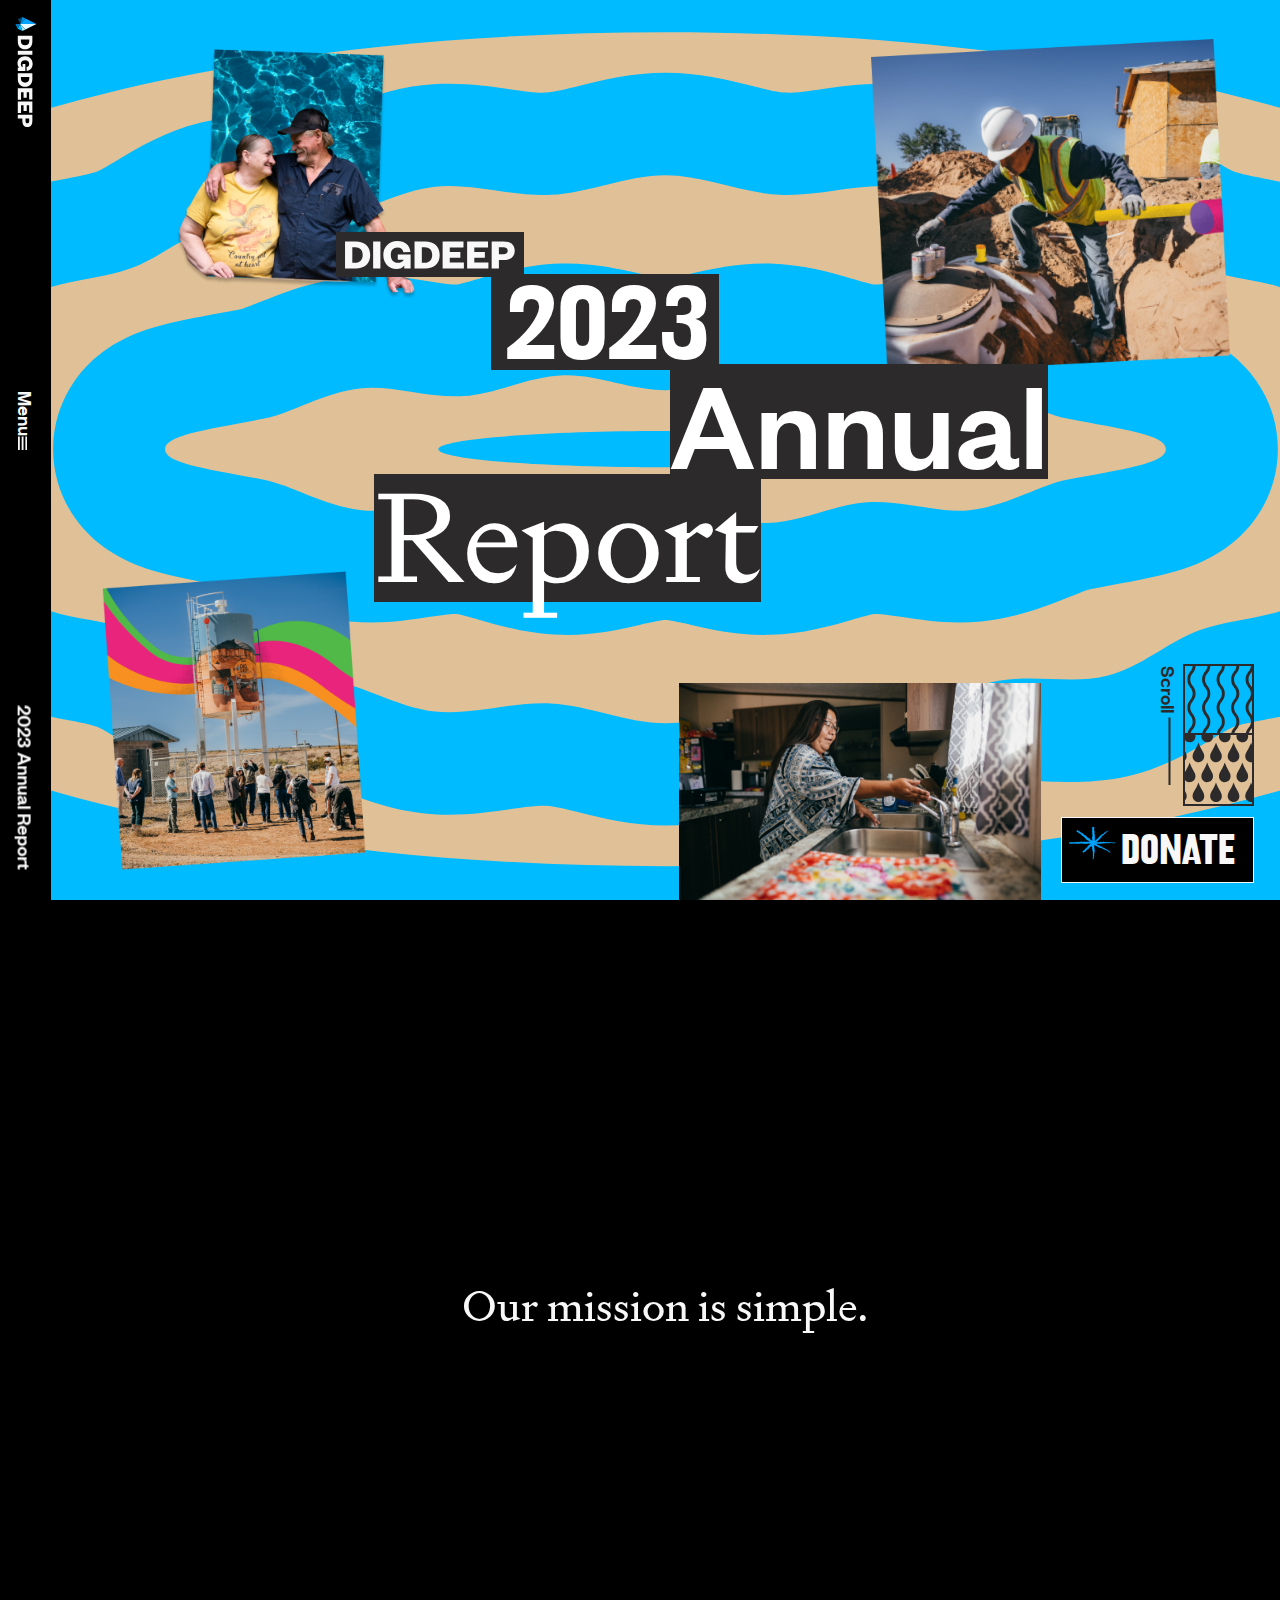
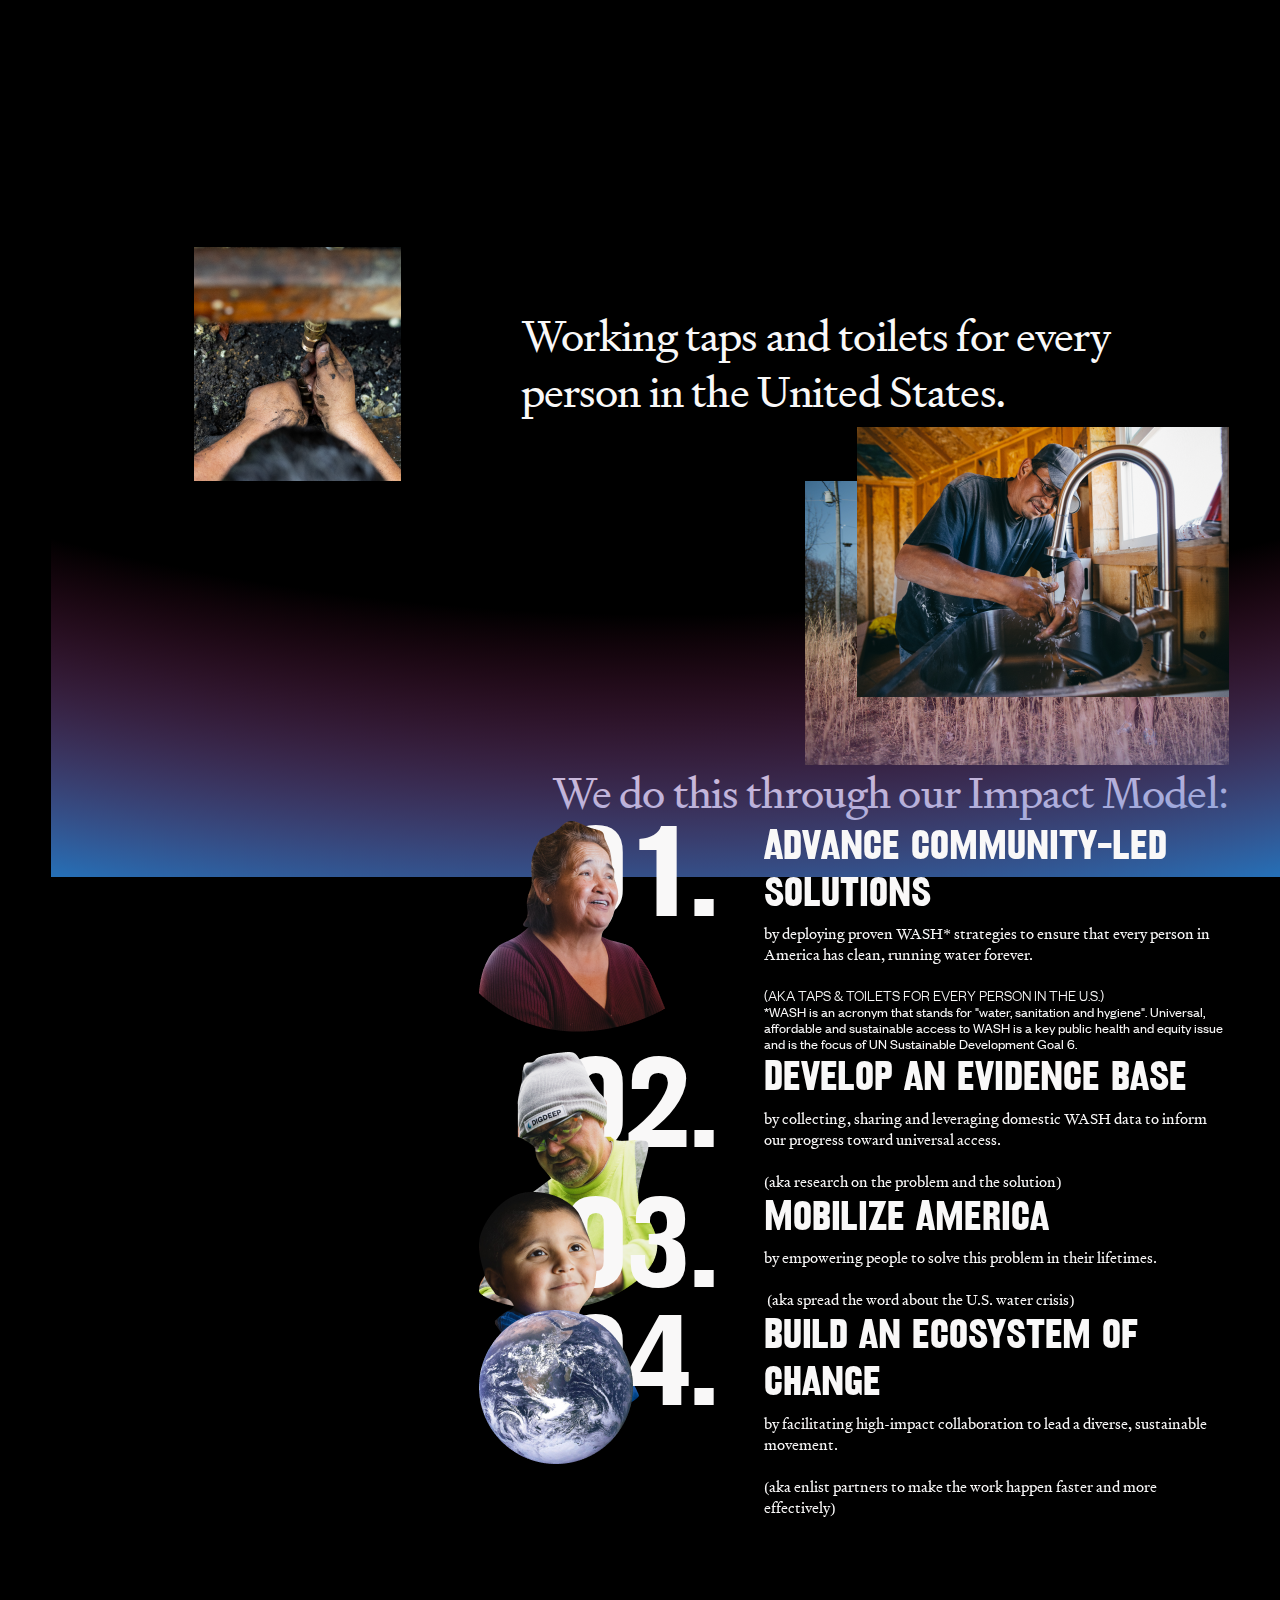
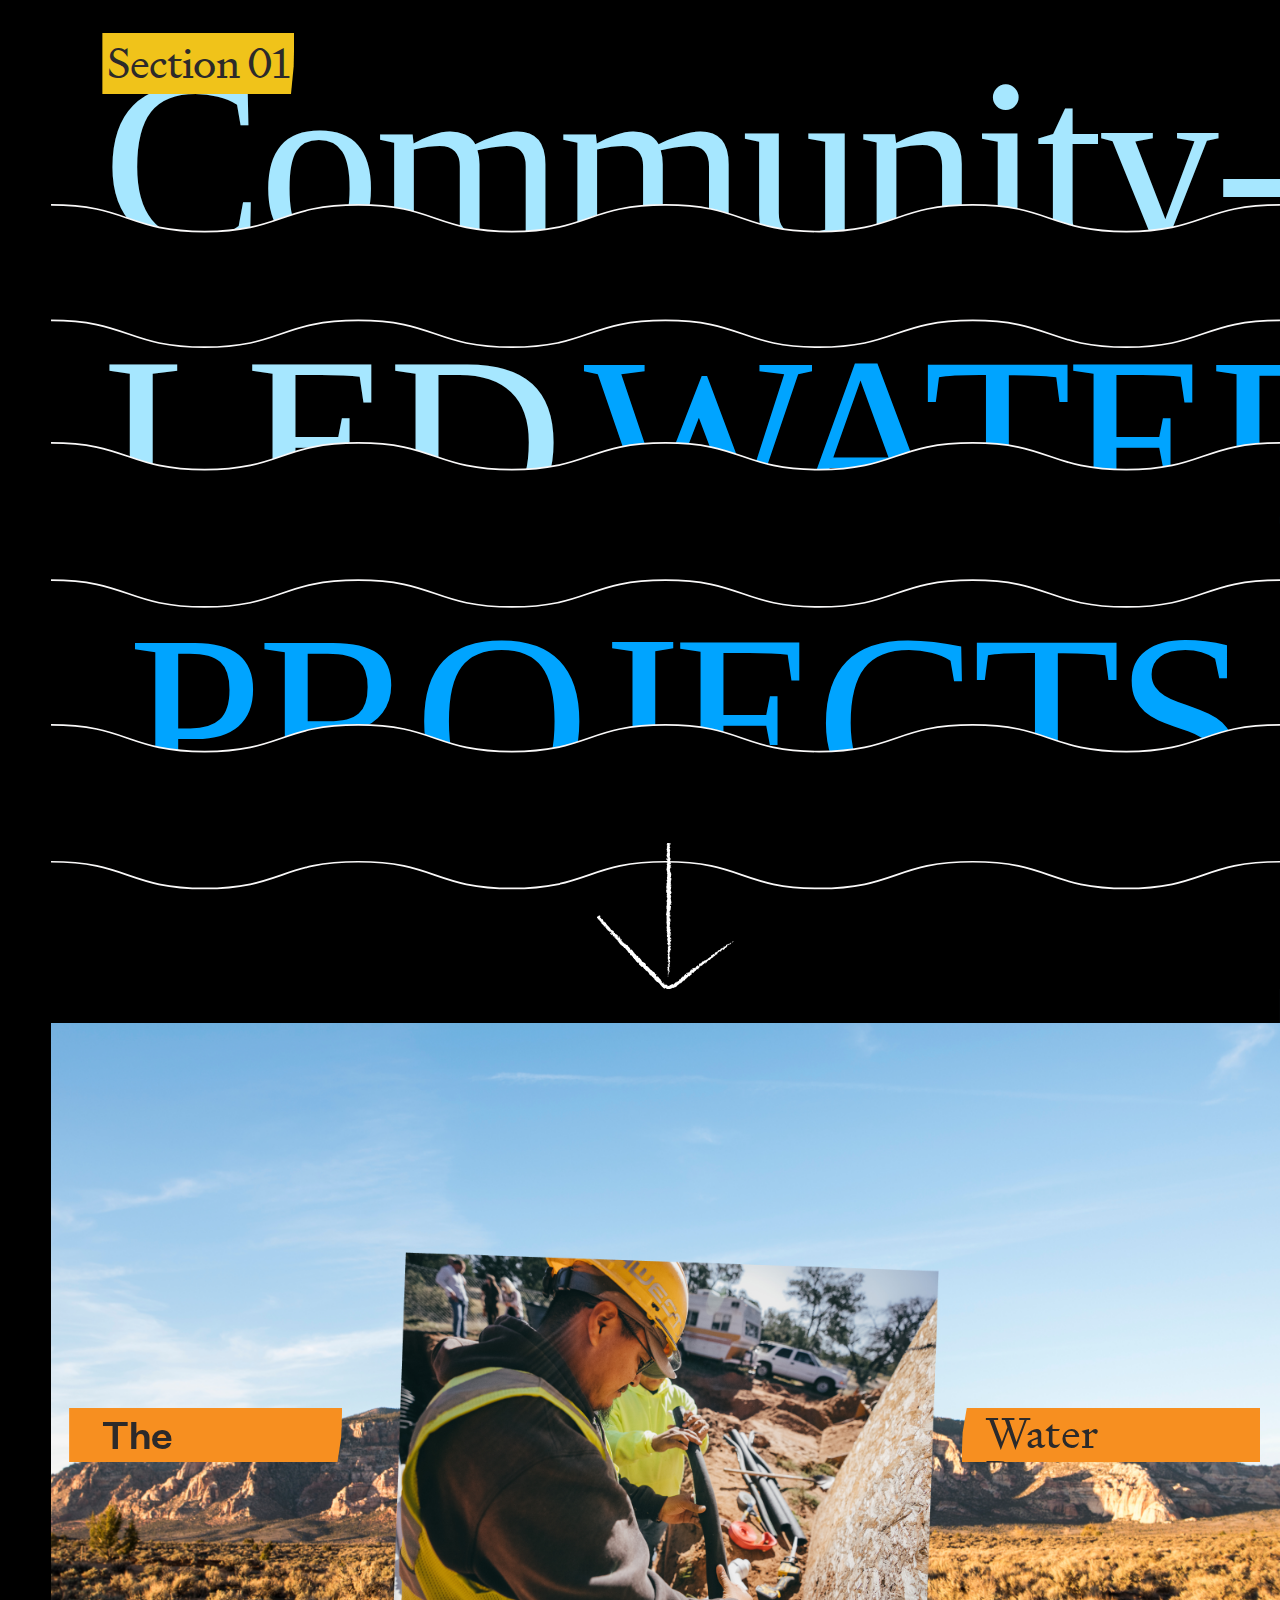
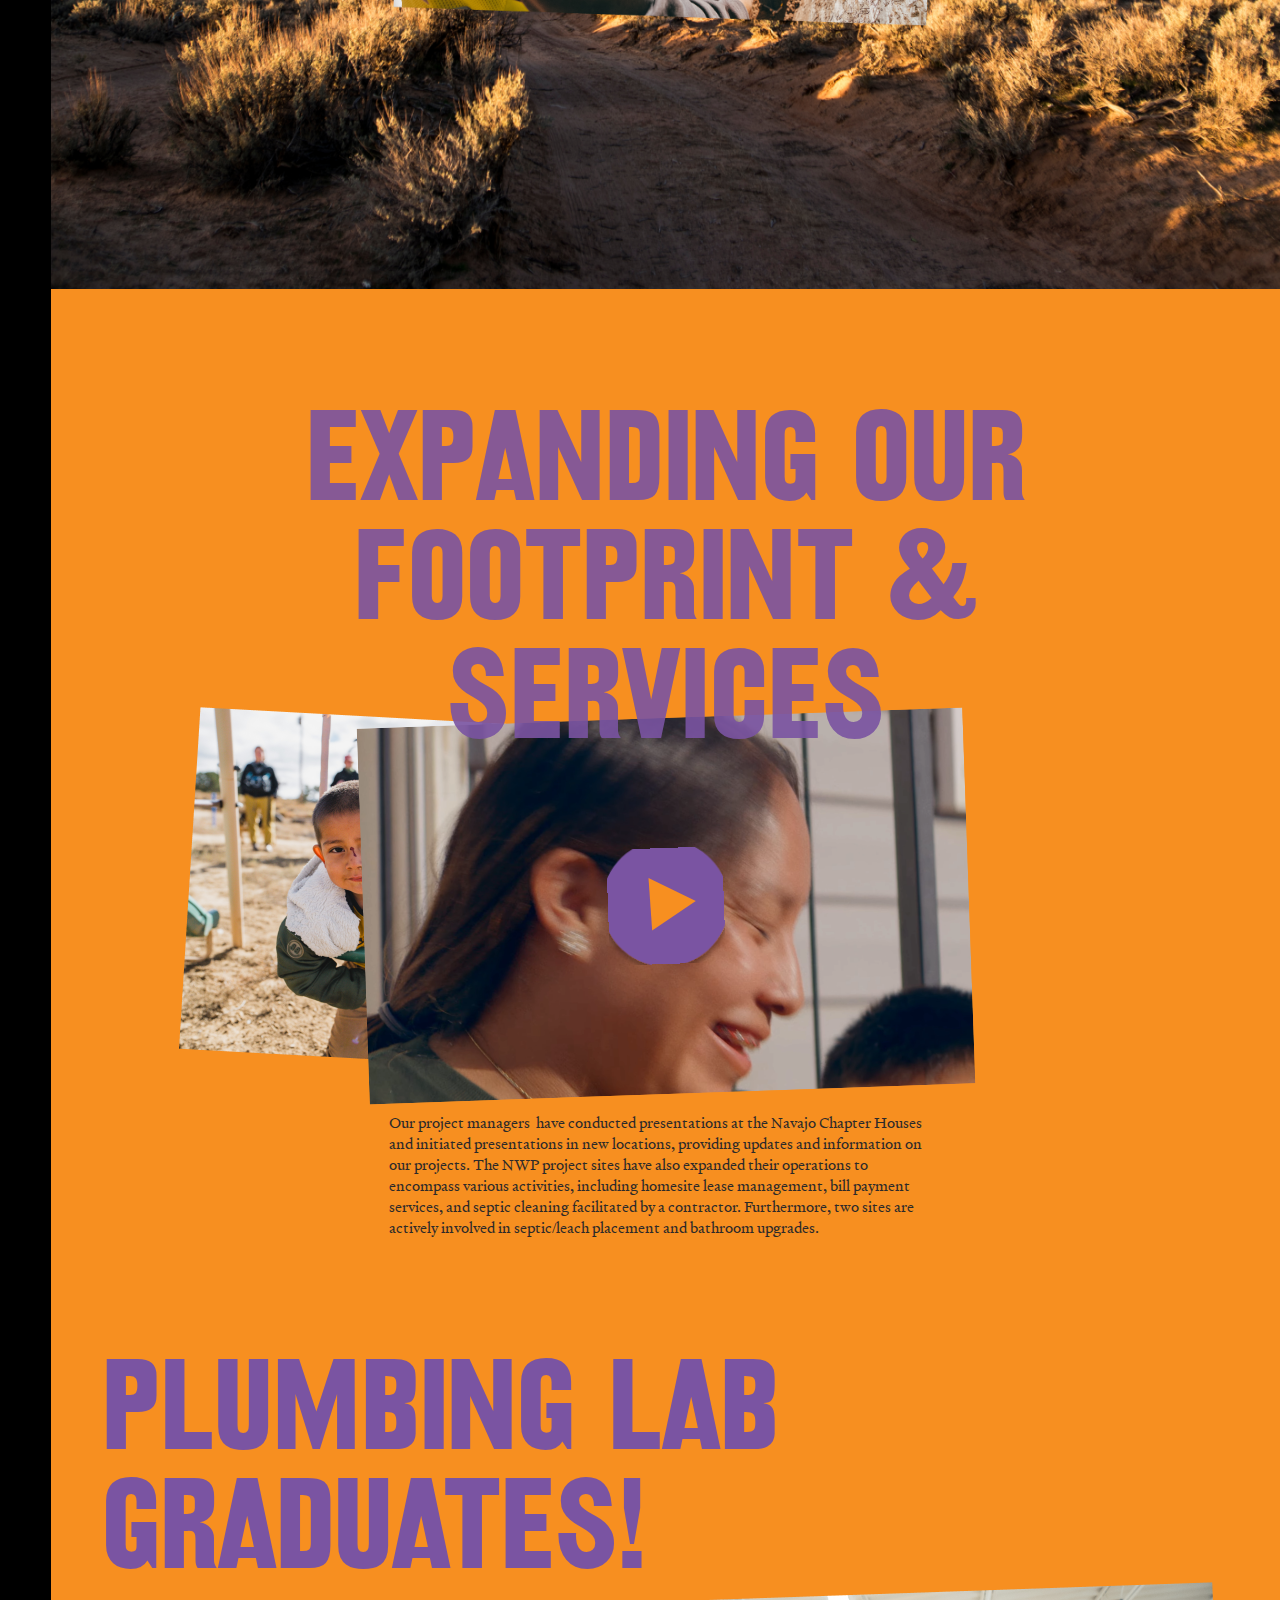
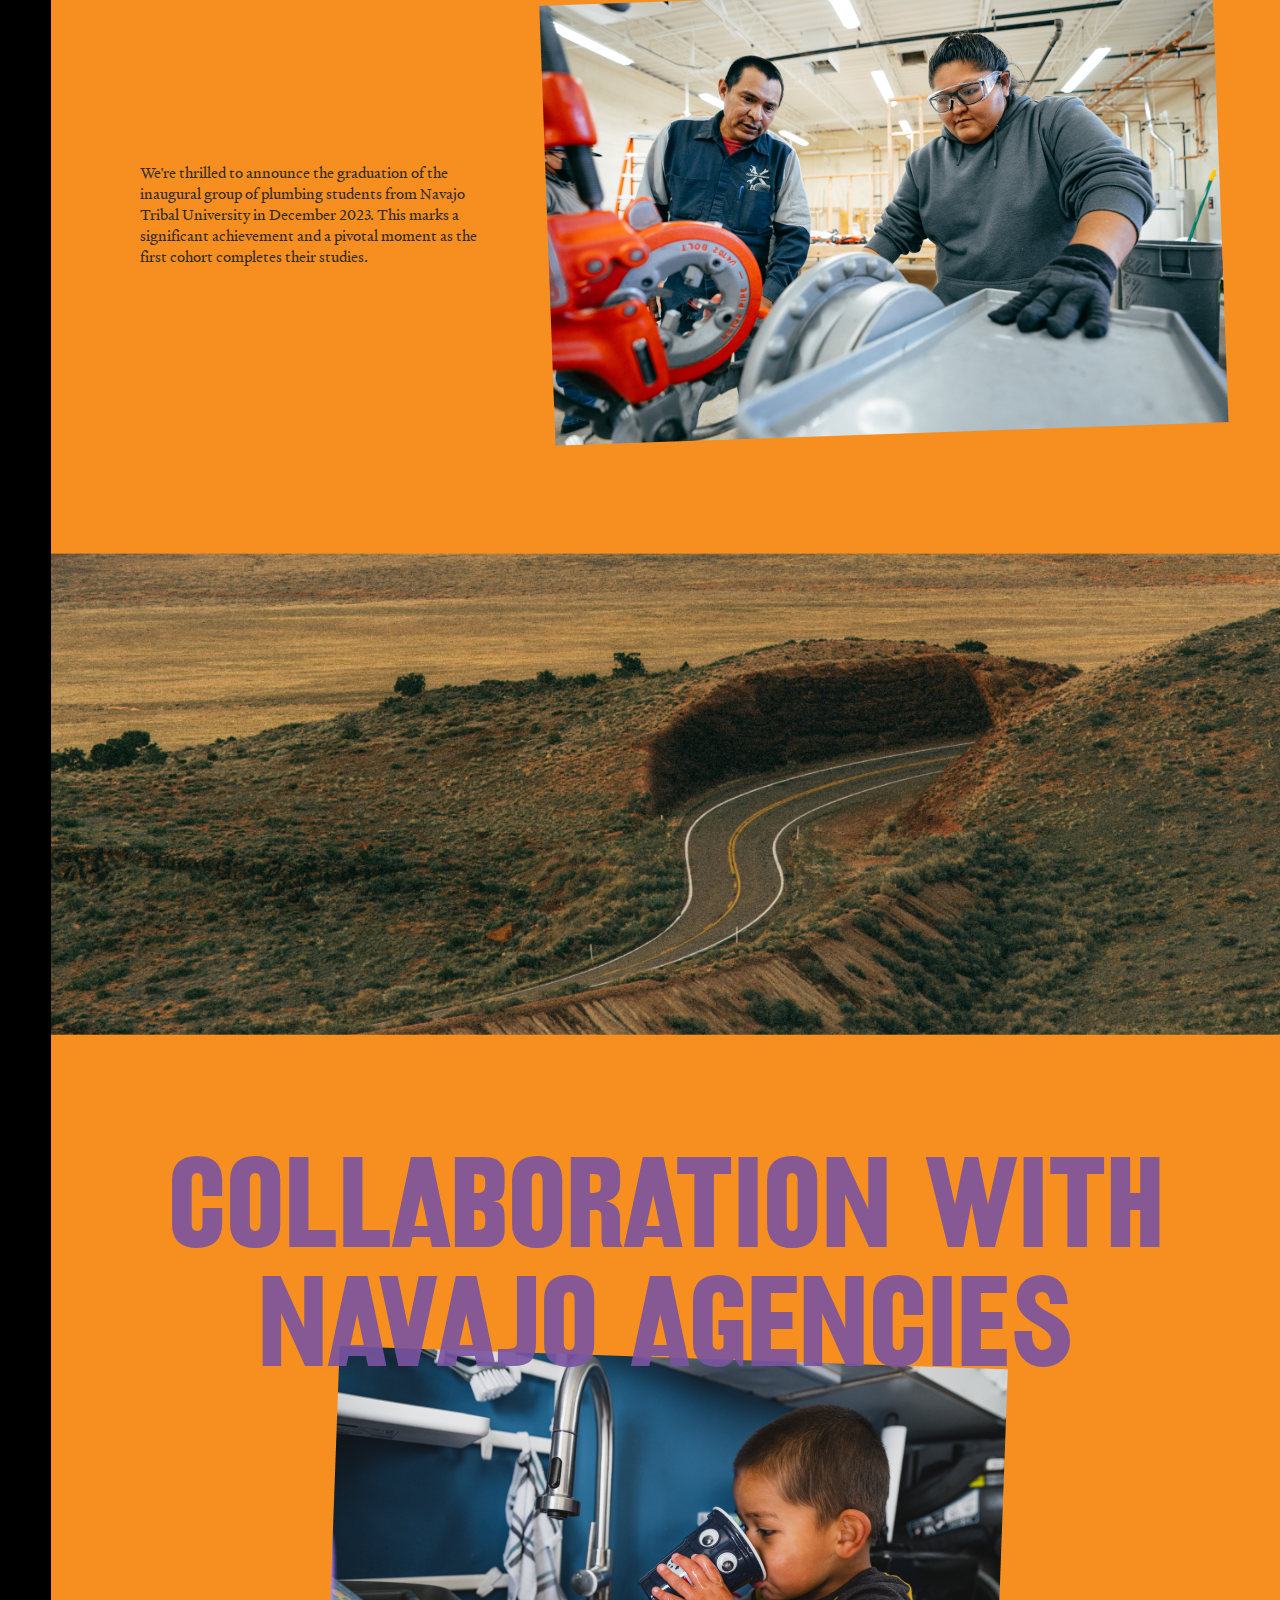
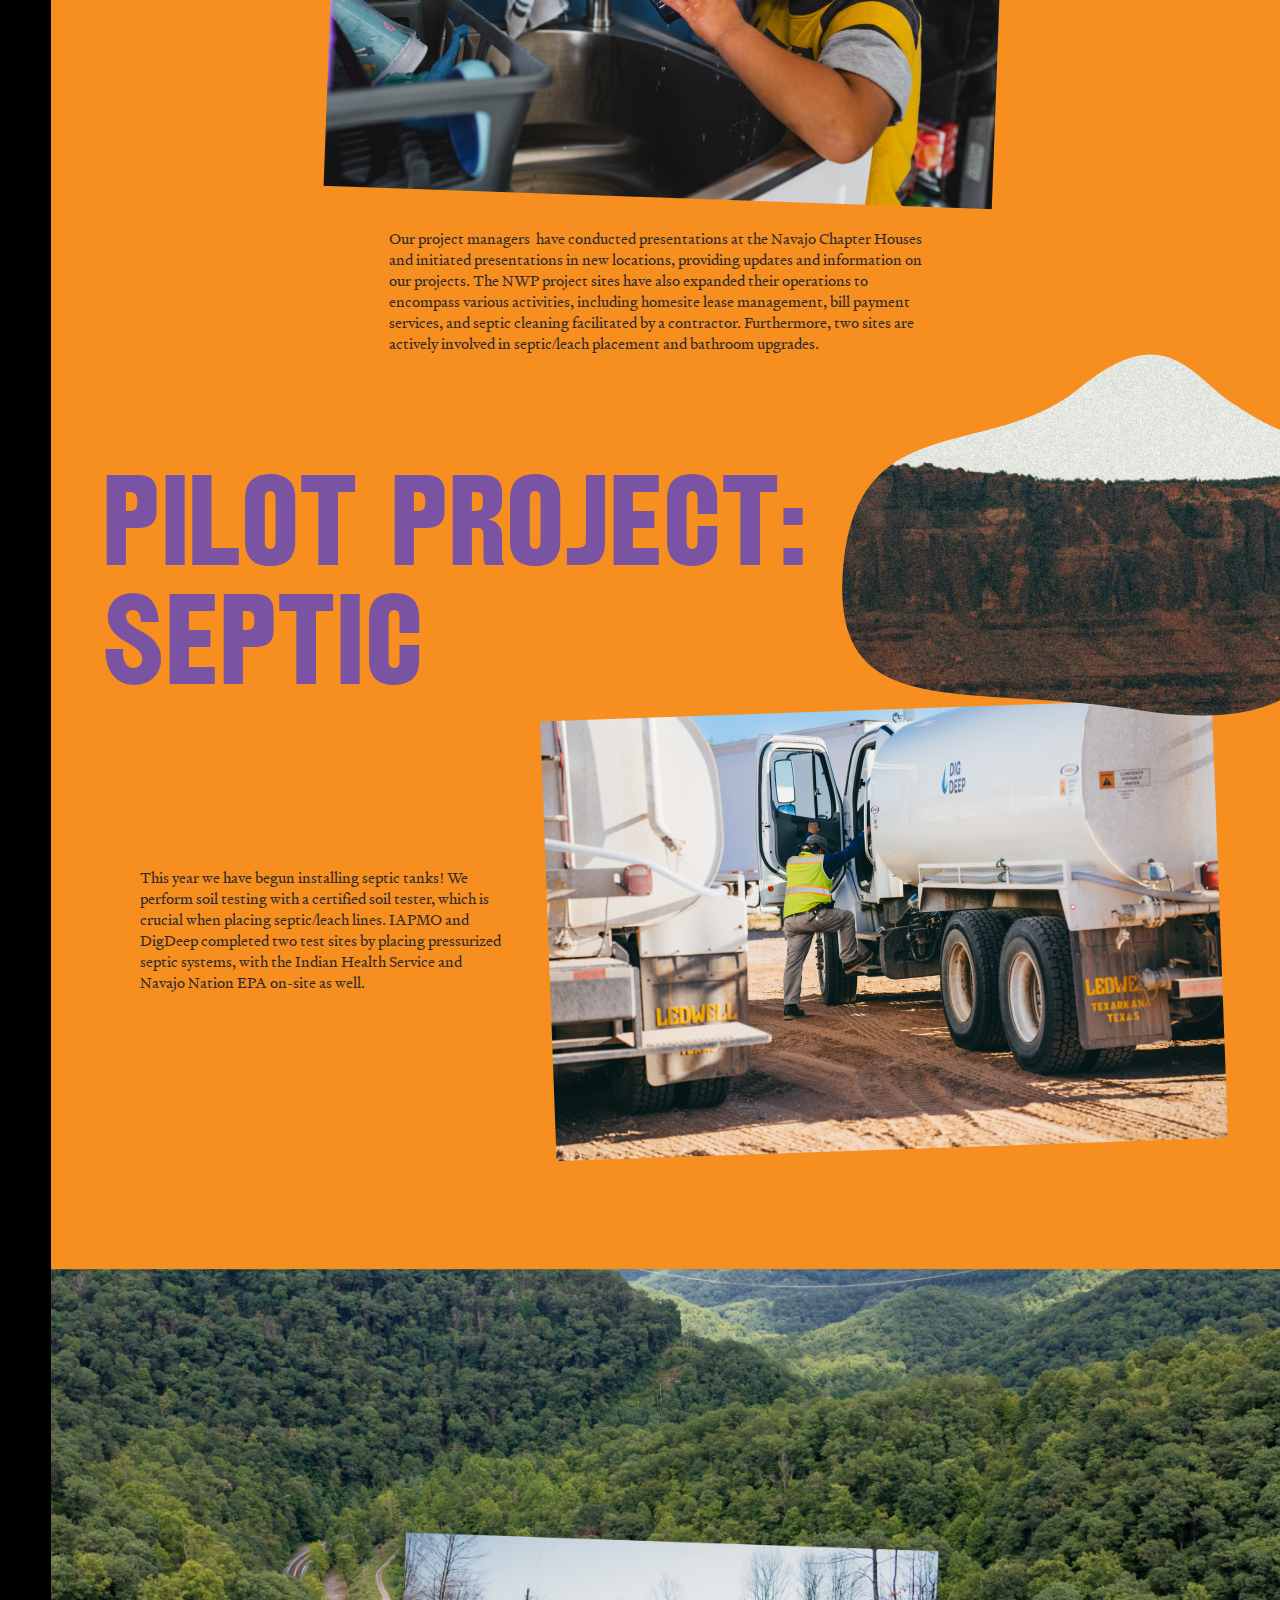
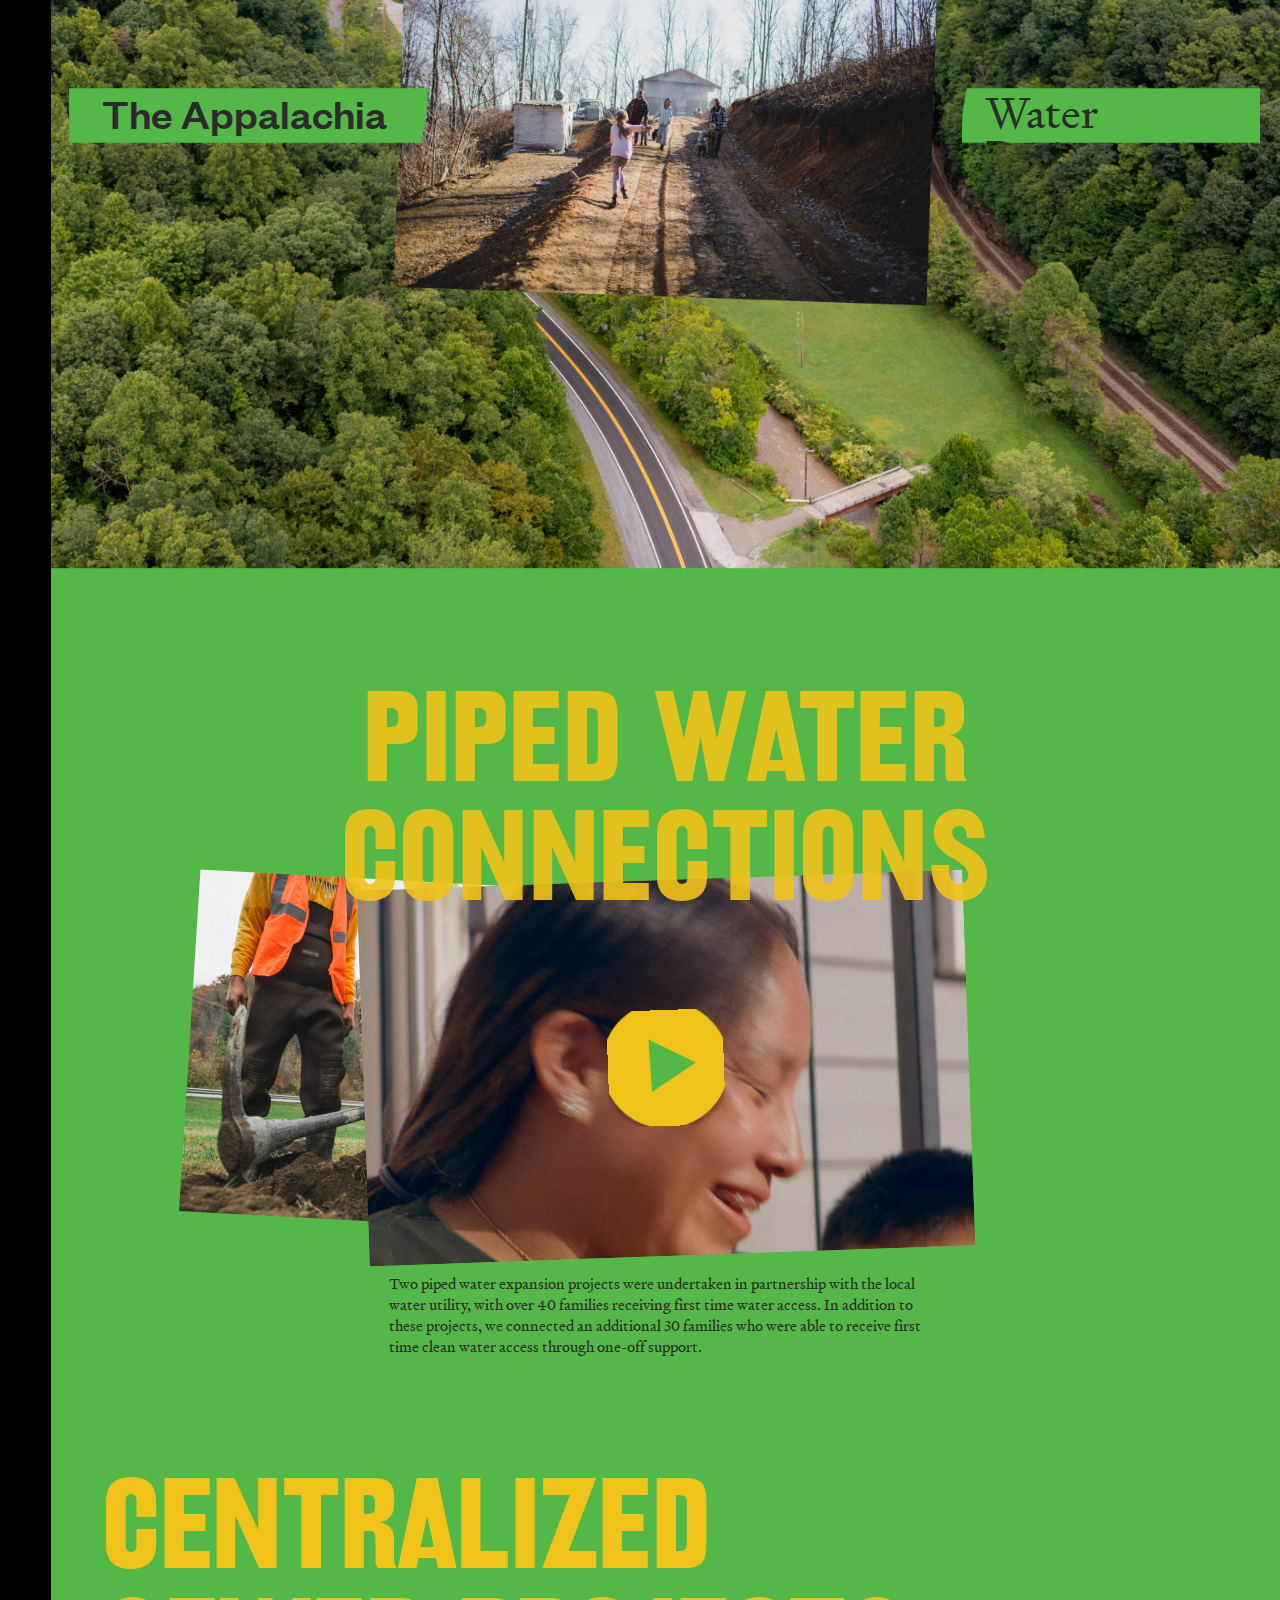
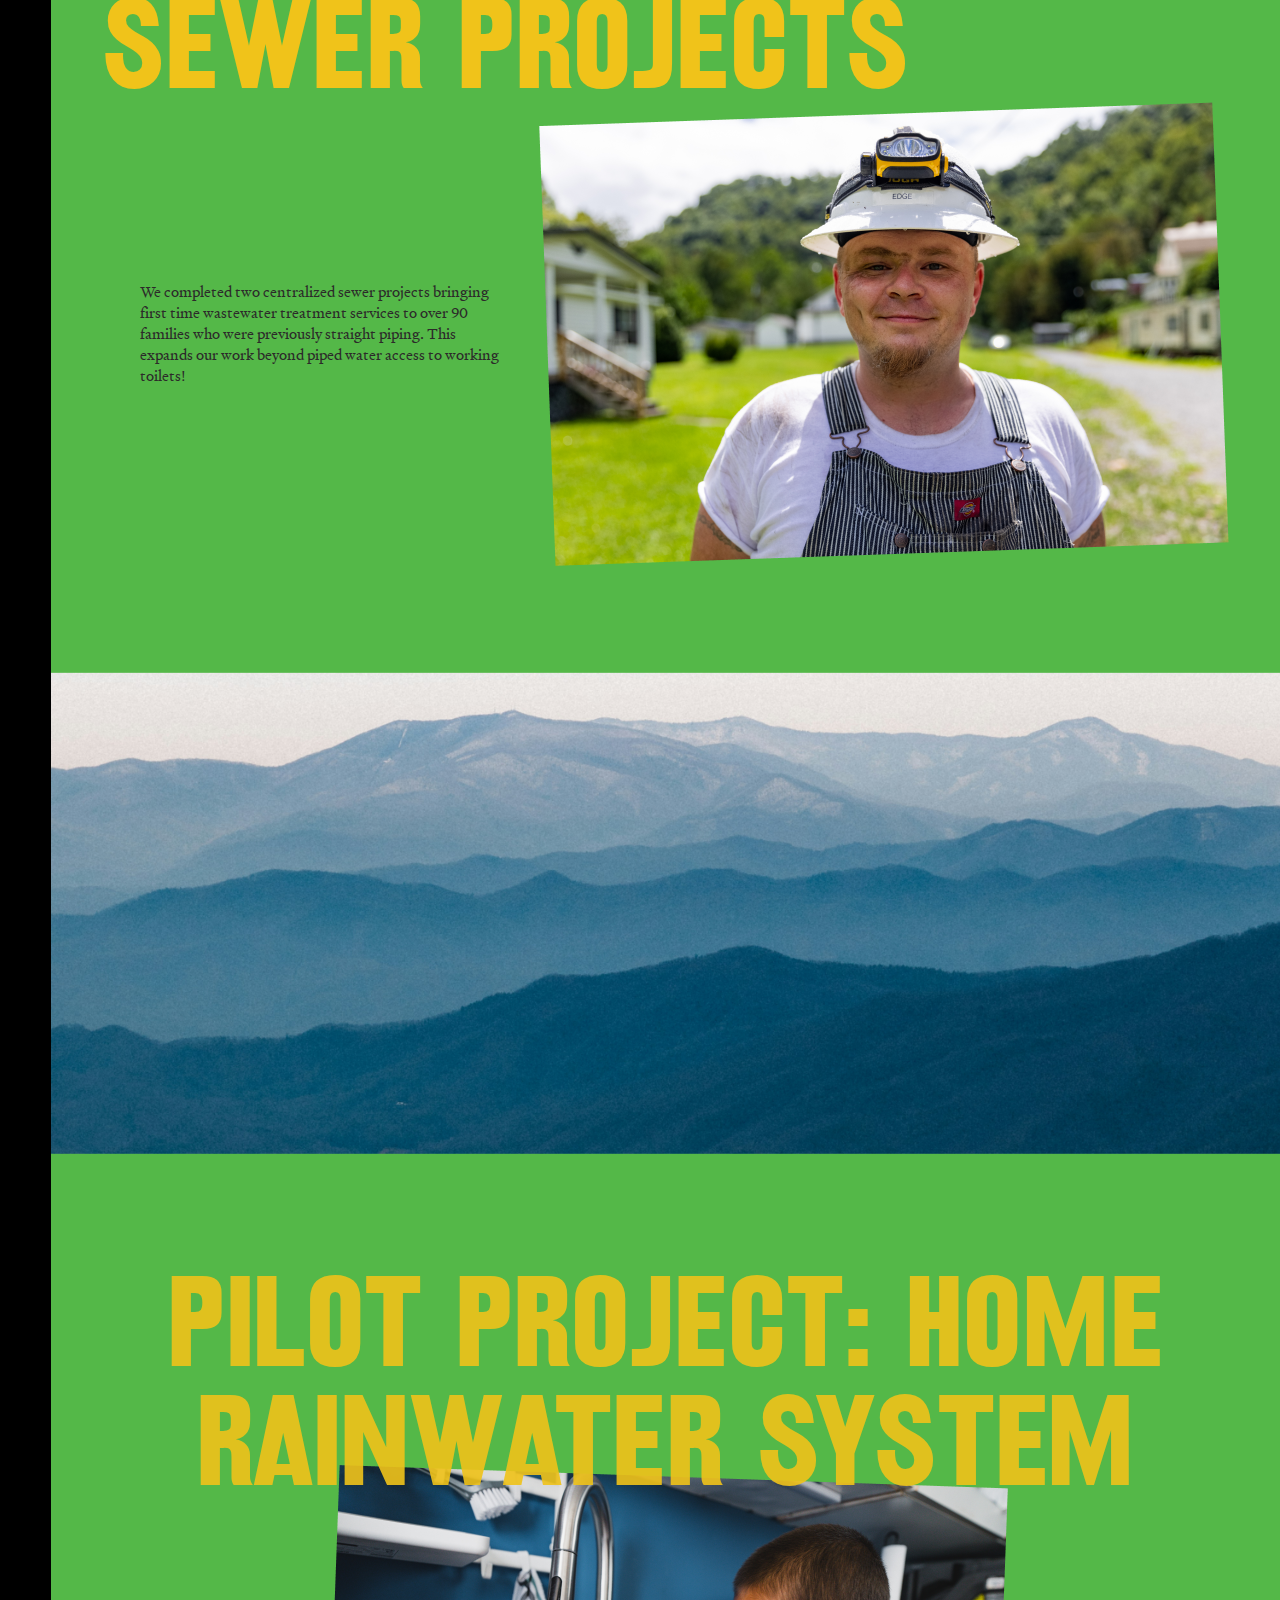
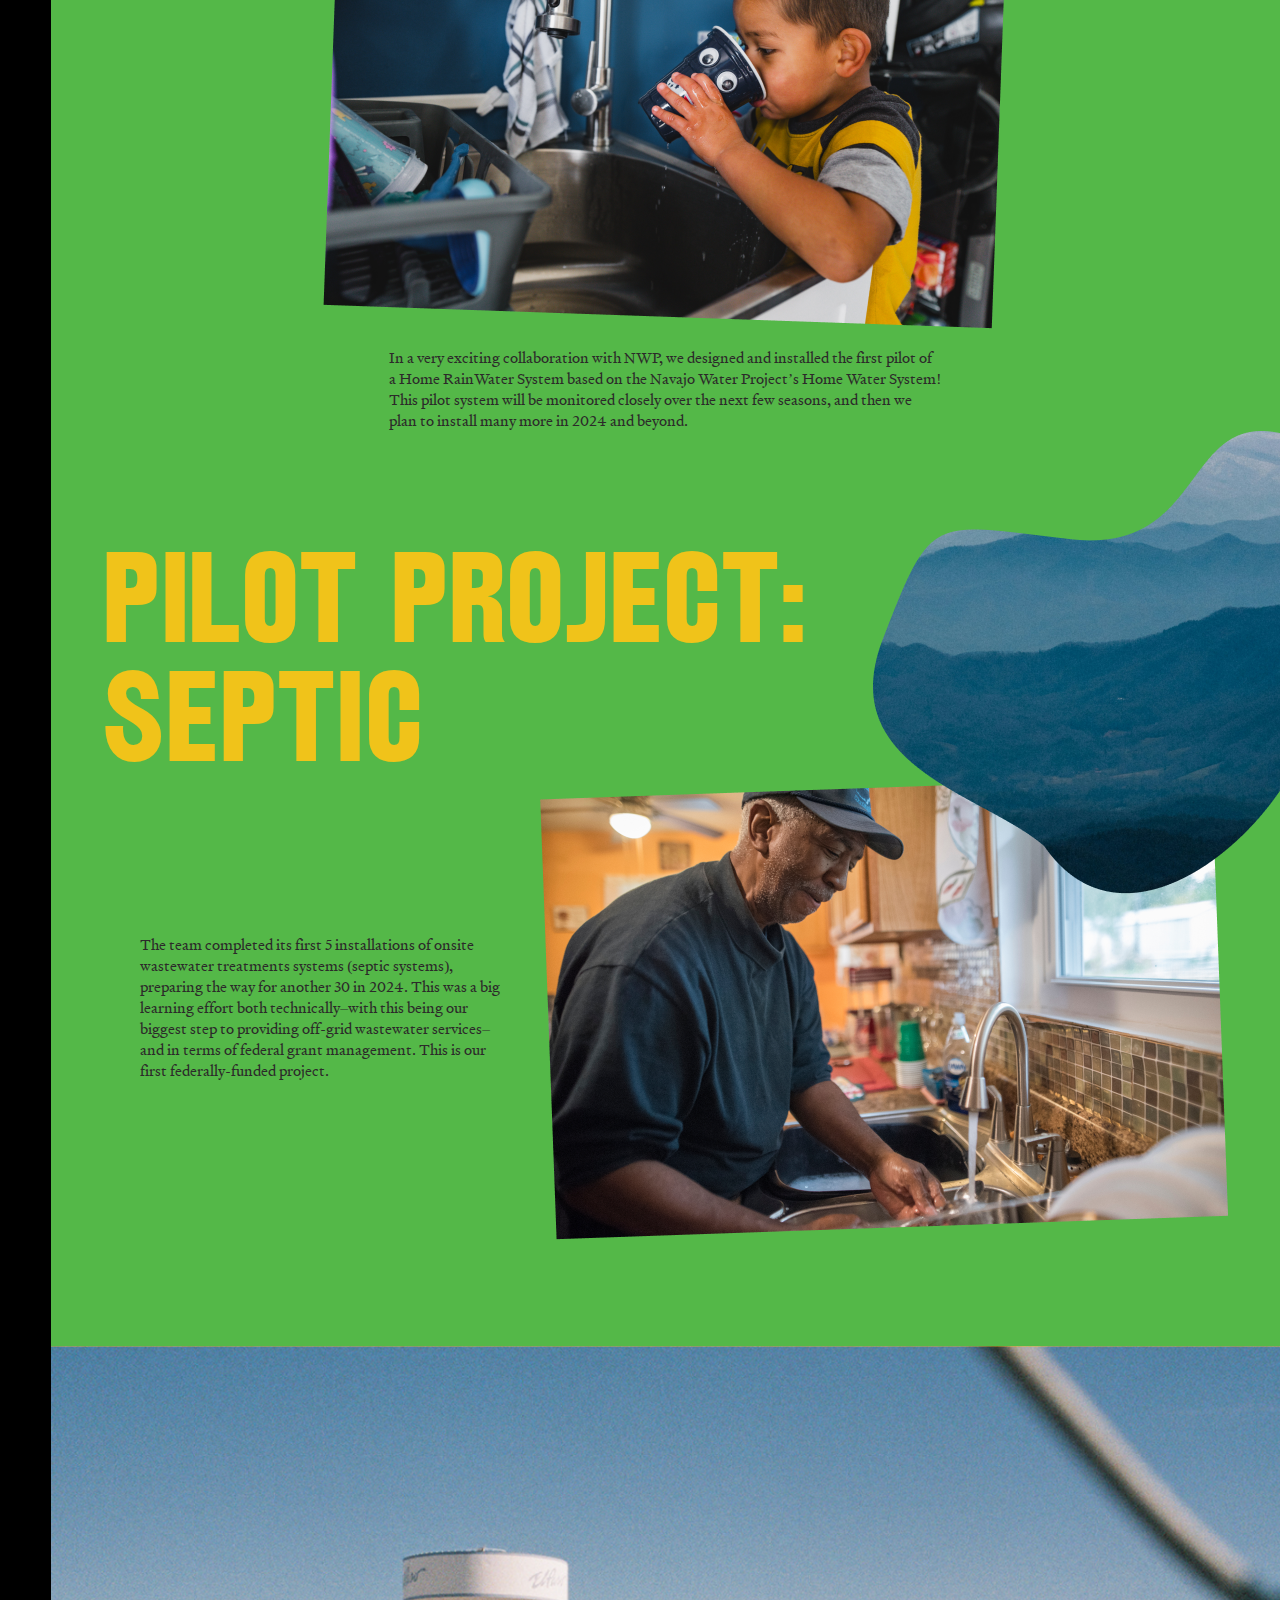
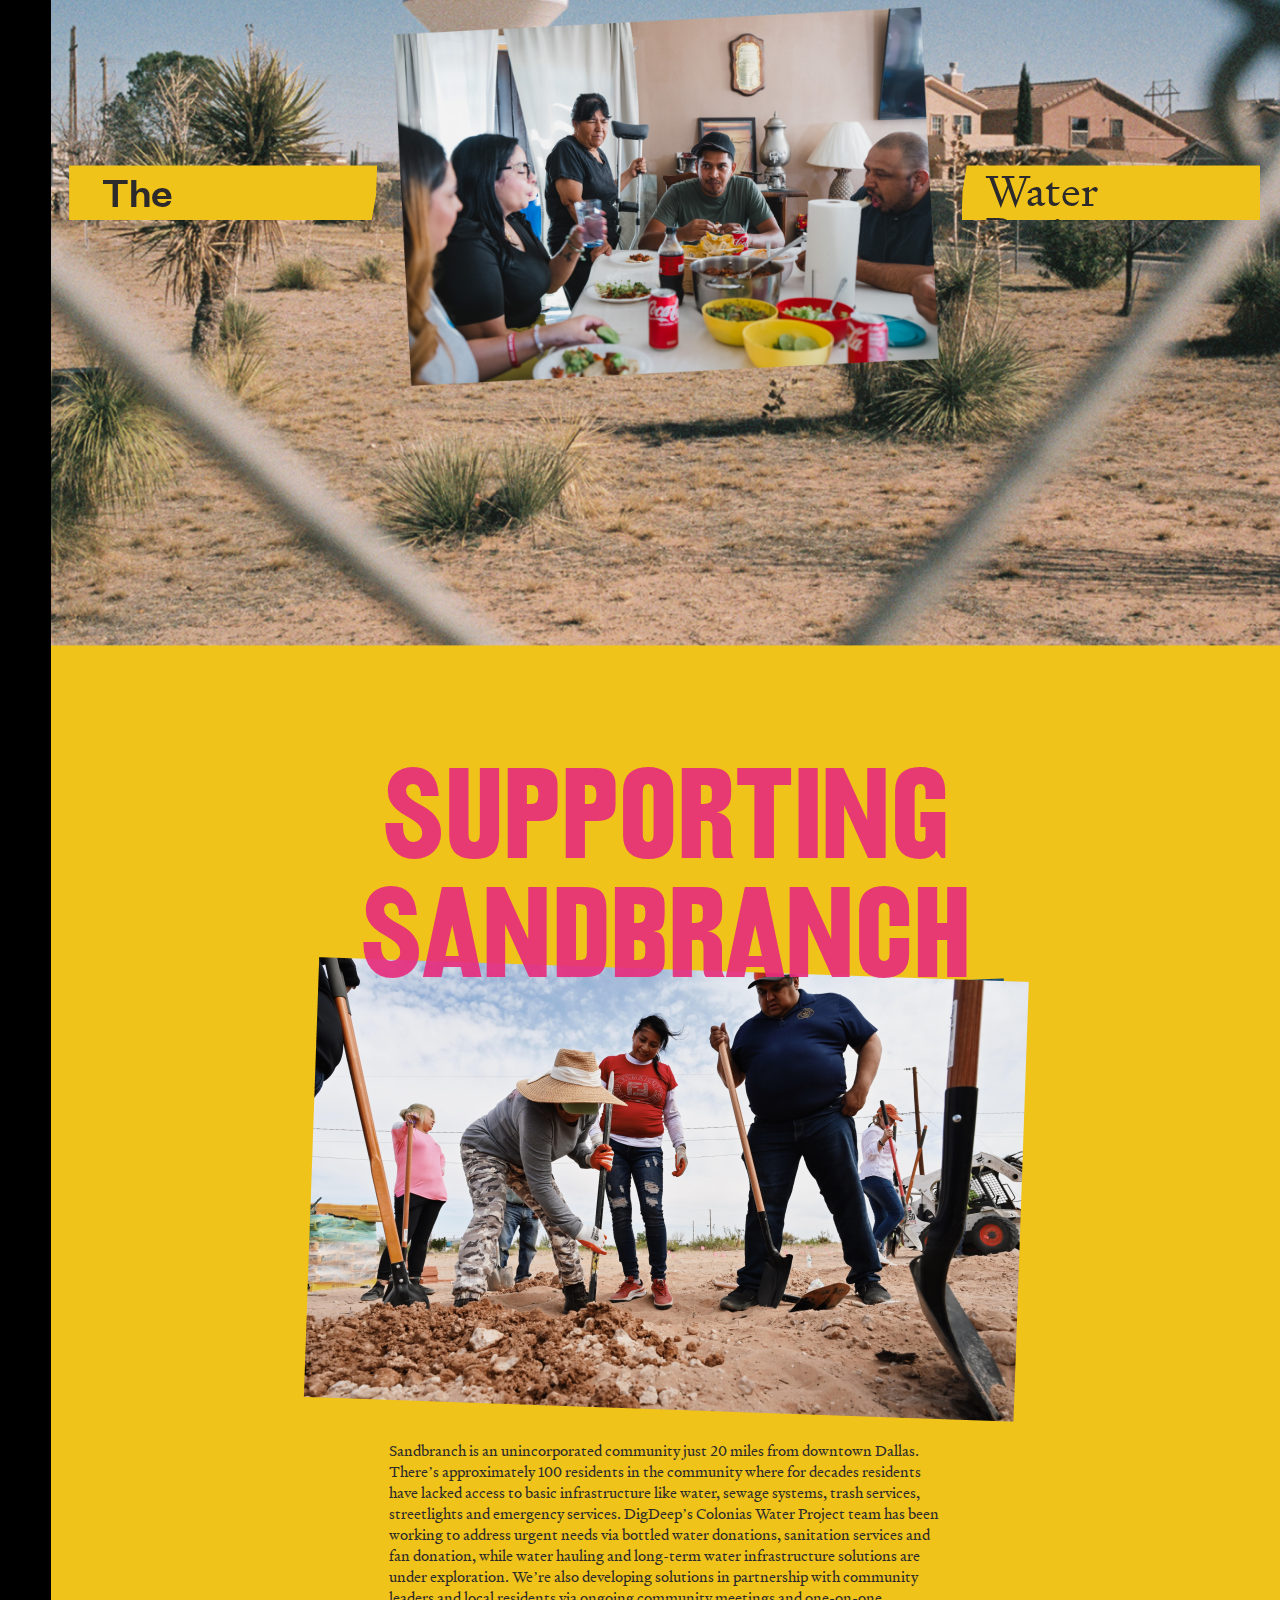
==== commit 465b010f: "first commit" ====
--- a/src/preview/index.html
+++ b/src/preview/index.html
@@ -1212,9 +1212,7 @@
 			</div>
 		</section>
 		<section class="section-hero-left light">
-			<div class="parallax parallax-center">
-				<img src="../static/images/general/section-par-1.svg" alt="section-par-1">
-			</div>
+
 			<div class="container">
 				<div class="title-section"  >
 					COLONIAS WATER PROJECT LAUNCH
@@ -1231,6 +1229,9 @@
 						</picture>
 					</div>
 				</div>
+			</div>
+			<div class="parallax parallax-center ">
+				<img src="../static/images/general/section-par-1.svg" alt="section-par-1">
 			</div>
 		</section>
 
--- a/src/static/css/style.css
+++ b/src/static/css/style.css
@@ -1,2 +1,2 @@
-@charset "UTF-8";@import url(https://p.typekit.net/p.css?s=1&k=sjd0rft&ht=tk&f=44999&a=14219612&app=typekit&e=css);html.lenis{height:auto}.lenis.lenis-smooth{scroll-behavior:auto}.lenis.lenis-smooth [data-lenis-prevent]{-ms-scroll-chaining:none;overscroll-behavior:contain}.lenis.lenis-stopped{overflow:hidden}.lenis.lenis-scrolling iframe{pointer-events:none}*{padding:0;margin:0}*,:after,:before{-webkit-box-sizing:border-box;box-sizing:border-box}html{height:100%;-ms-overflow-style:scrollbar}body{height:100vh}body.scroll{overflow:hidden}.page-wrapper{display:-webkit-box;display:-ms-flexbox;display:flex;min-height:100vh;-webkit-box-orient:vertical;-webkit-box-direction:normal;-ms-flex-direction:column;flex-direction:column}.page-content{-webkit-box-flex:1;-ms-flex:1;flex:1}body,html{height:100%;font-size:.0666666667vw}@media screen and (max-width:768px){body,html{font-size:.2666666667vw}}.container{width:100%;padding-right:60rem;padding-left:60rem;margin-right:auto;margin-left:auto;max-width:1440rem}.wrapper{display:-webkit-box;display:-ms-flexbox;display:flex;-webkit-box-orient:vertical;-webkit-box-direction:normal;-ms-flex-direction:column;flex-direction:column}section.wrapper{max-width:1440px;margin:0 auto}.footer{-webkit-box-flex:0;-ms-flex:0 0 auto;flex:0 0 auto}@media screen and (-ms-high-contrast:active),(-ms-high-contrast:none){.page-wrapper{display:block;min-height:100vh;-webkit-box-orient:vertical;-webkit-box-direction:normal;-ms-flex-direction:column;flex-direction:column}}@-moz-document url-prefix(){.wrapper{height:auto}body,html{height:auto}input[type=number]{padding:5px!important}}.flex{display:-webkit-box;display:-ms-flexbox;display:flex;-ms-flex-wrap:wrap;flex-wrap:wrap}ul{padding:0;list-style:none}button{cursor:pointer;border:0;outline:0}a{display:inline-block;text-decoration:none}@font-face{font-family:railroad-gothic-atf;src:url(https://use.typekit.net/af/97606d/00000000000000007735c6b4/30/l?primer=7cdcb44be4a7db8877ffa5c0007b8dd865b3bbc383831fe2ea177f62257a9191&fvd=n5&v=3) format("woff2"),url(https://use.typekit.net/af/97606d/00000000000000007735c6b4/30/d?primer=7cdcb44be4a7db8877ffa5c0007b8dd865b3bbc383831fe2ea177f62257a9191&fvd=n5&v=3) format("woff"),url(https://use.typekit.net/af/97606d/00000000000000007735c6b4/30/a?primer=7cdcb44be4a7db8877ffa5c0007b8dd865b3bbc383831fe2ea177f62257a9191&fvd=n5&v=3) format("opentype");font-display:auto;font-style:normal;font-weight:500;font-stretch:normal}.tk-railroad-gothic-atf{font-family:railroad-gothic-atf,sans-serif}@font-face{font-family:Signifier-Regular-Italic;font-display:swap;src:url(../fonts/signifier-regular-italic.woff2) format("woff2");font-style:italic}@font-face{font-family:Signifier-Regular;font-display:swap;src:url(../fonts/signifier-regular.woff2) format("woff2");font-style:normal}@font-face{font-family:Signifier-Medium;font-display:swap;src:url(../fonts/signifier-medium.woff2) format("woff2");font-style:normal}@font-face{font-family:Signifier-Medium;font-display:swap;src:url(../fonts/signifier-medium.woff2) format("woff2");font-style:normal}@font-face{font-family:Railroad-Gothic-ATF;font-display:swap;src:url(../fonts/Railroad-Gothic-ATF.woff2) format("woff2");font-style:normal}@font-face{font-family:Founders-Grotesk-Medium;font-display:swap;src:url(../fonts/Founders-Grotesk-Medium.woff2) format("woff2");font-style:normal}@font-face{font-family:Founders-Grotesk-Light;font-display:swap;src:url(../fonts/Founders-Grotesk-Light.woff2) format("woff2");font-style:normal}@font-face{font-family:Founders-Grotesk-Italic;font-display:swap;src:url(../fonts/Founders-Grotesk-Italic.woff2) format("woff2");font-style:Italic}@font-face{font-family:Founders-Grotesk;font-display:swap;src:url(../fonts/Founders-Grotesk.woff2) format("woff2");font-style:normal}body{display:-webkit-box;display:-ms-flexbox;display:flex;-webkit-box-orient:vertical;-webkit-box-direction:normal;-ms-flex-direction:column;flex-direction:column;height:100%;font:400 18rem/normal Signifier-Regular;color:#f9f8f8;background-color:#000;-webkit-overflow-scrolling:touch;-ms-overflow-style:-ms-autohiding-scrollbar;overflow-x:hidden!important}body.is-scroll{overflow:hidden}.page-content{width:calc(100% - 60rem);margin-left:60rem;font-size:16rem}h1,h2,h3,h4,h5,h6{font-family:Railroad-Gothic-ATF}img{display:block;font-size:12px;line-height:14px}section{position:relative;padding:40px 0;z-index:1}.row.min{margin-left:-5px;margin-right:-5px}.row.min>div[class^=col-]{padding-left:5px;padding-right:5px}.overflow{overflow:hidden!important}.hidden{display:none!important}.text-center{text-align:center}.text-right{text-align:right}.clearfix:after{content:"";display:block;clear:both}.icon{width:20px;height:20px}.icon,a,button,input,select,span,textarea{-webkit-transition:all 150ms ease;transition:all 150ms ease}button{cursor:pointer}.orange{background-color:#f78f20}.orange .title-section{color:#7a54a2}.orange .text-section{color:#2c2a2a}.green{background-color:#54b848}.green .title-section{color:#f0c31a}.green .text-section{color:#2c2a2a}.light-green{background-color:#54b848;background-size:contain}.light-green .title-section{color:#f0c31a}.light-green .text-section{color:#f9f8f8}.dark-green{background-color:#1c4330;background-size:contain}.dark-green .title-section{color:#f9f8f8;margin-bottom:55rem;max-width:100%}.dark-green .subtitle-section{max-width:871rem;margin:0 auto 30rem;color:#99fd89;text-transform:uppercase;font:400 50rem/normal railroad-gothic-atf;text-align:center}.dark-green .subtitle-section span{color:#fff}.dark-green .text-section{color:#99fd89;max-width:871rem;margin:32rem auto 125rem}.dark-green .text-section-info{color:#f9f8f8}.dark-green .text-section-info.green{background-color:transparent;text-decoration:underline;color:#99fd89;font-style:italic;font:400 24rem/100% Signifier-Regular-Italic}.text-section-info{font:300 16rem/100% Founders-Grotesk-Light;font-style:italic}.light{background-color:#e0c096}.light .title-section{color:#2c2a2a}.light .text-section{color:#2c2a2a}.sky{background-color:#62a6f6}.sky .title-section{color:#fff}.sky .text-section{color:#2c2a2a}.blue{background-color:#0bf}.blue .title-section{color:#2c2a2a}.blue .text-section{color:#2c2a2a}.parallax-center{position:absolute;top:200rem;left:0;right:0;z-index:-1}.parallax-center img{width:100%;-o-object-fit:cover;object-fit:cover;height:auto}.parallax-top{position:absolute;top:0;left:0;right:0;z-index:-1}.parallax-top img{width:100%;-o-object-fit:cover;object-fit:cover;height:auto}.parallax-bottom{position:absolute;bottom:0;left:0;right:0;z-index:-1}.parallax-bottom img{width:100%;-o-object-fit:cover;object-fit:cover;height:1400rem;-o-object-position:top;object-position:top}.section-hero.pink{padding:350rem 0 105rem}.section-hero.pink .title-section{color:rgba(240,195,26,.9)}.section-hero.pink .text-section{color:#f9f8f8}.section-hero.pink .section-hero__media{position:relative;margin:70rem 0 40rem}.section-hero.pink .section-hero__media video{width:872rem;height:579rem;-o-object-fit:cover;object-fit:cover}.section-hero.padding{padding:125rem 0}.play-btn{position:absolute;left:50%;top:50%;-webkit-transform:translate(-50%,-50%);transform:translate(-50%,-50%);background-color:transparent;background-image:url("data:image/svg+xml,%3Csvg width='136' height='136' viewBox='0 0 136 136' fill='none' xmlns='http://www.w3.org/2000/svg'%3E%3Cg filter='url(%23filter0_d_2204_737)'%3E%3Ccircle cx='68.0012' cy='63.8322' r='63.4182' fill='%23E72B7C'/%3E%3C/g%3E%3Cpath d='M98.3887 63.8332L52.8069 90.1499L52.8069 37.5165L98.3887 63.8332Z' fill='%23EFB424'/%3E%3Cdefs%3E%3Cfilter id='filter0_d_2204_737' x='0.583008' y='0.414062' width='134.836' height='134.836' filterUnits='userSpaceOnUse' color-interpolation-filters='sRGB'%3E%3CfeFlood flood-opacity='0' result='BackgroundImageFix'/%3E%3CfeColorMatrix in='SourceAlpha' type='matrix' values='0 0 0 0 0 0 0 0 0 0 0 0 0 0 0 0 0 0 127 0' result='hardAlpha'/%3E%3CfeOffset dy='4'/%3E%3CfeGaussianBlur stdDeviation='2'/%3E%3CfeComposite in2='hardAlpha' operator='out'/%3E%3CfeColorMatrix type='matrix' values='0 0 0 0 0 0 0 0 0 0 0 0 0 0 0 0 0 0 0.25 0'/%3E%3CfeBlend mode='normal' in2='BackgroundImageFix' result='effect1_dropShadow_2204_737'/%3E%3CfeBlend mode='normal' in='SourceGraphic' in2='effect1_dropShadow_2204_737' result='shape'/%3E%3C/filter%3E%3C/defs%3E%3C/svg%3E%0A");-webkit-transition:all ease .3s;transition:all ease .3s;background-position:center;background-repeat:no-repeat;width:136rem;height:136rem}.play-btn.play{opacity:0}.popup-video{position:fixed;top:0;-webkit-transition:all ease .3s;transition:all ease .3s;left:-110vw;width:100vw;height:100vh;background-color:rgba(0,0,0,.8);z-index:100;display:-webkit-box;display:-ms-flexbox;display:flex;-webkit-box-align:center;-ms-flex-align:center;align-items:center;-webkit-box-pack:center;-ms-flex-pack:center;justify-content:center}.popup-video .popup-video__wrap{z-index:2;position:relative}.popup-video video{-o-object-fit:contain;object-fit:contain;width:930rem;height:370rem}.popup-video.active{left:0}.popup-overlay{width:100%;height:100%;position:absolute;left:0;top:0;z-index:1}.close-popup{position:absolute;top:10rem;right:10rem;width:20rem;height:20rem;cursor:pointer}.marquee{overflow:hidden;white-space:nowrap;-webkit-box-sizing:border-box;box-sizing:border-box;max-width:646rem;background-color:#e16299;border-radius:25rem;position:relative;padding:3rem 2rem;margin:64rem auto 20rem}.marquee-content{display:inline-block;-webkit-animation:marquee 10s linear infinite;animation:marquee 10s linear infinite;padding:10rem;width:100%;font:300 18rem/100% Founders-Grotesk-Light}@-webkit-keyframes marquee{0%{-webkit-transform:translateX(0);transform:translateX(0)}100%{-webkit-transform:translateX(-100%);transform:translateX(-100%)}}@keyframes marquee{0%{-webkit-transform:translateX(0);transform:translateX(0)}100%{-webkit-transform:translateX(-100%);transform:translateX(-100%)}}.yellow{background-color:#f0c31a}.yellow .title-section{color:#e72b7c}.yellow .text-section{color:#2c2a2a}.gray{background-color:#e9eae5}.gray .title-section{color:#2c2a2a}.gray .text-section{color:#2c2a2a}.title-section{font:400 155rem/normal railroad-gothic-atf}.title-section sup{font-size:84rem;font-family:Founders-Grotesk-Medium;position:relative;left:-50rem}.text-section{font:400 18rem/normal Signifier-Regular}.text-section a{color:inherit;text-decoration:underline}.text-section a:hover{text-decoration:none}.banner-image{background-size:cover;background-position:top center;min-height:100vh;padding:0}.banner-image .container{height:inherit;display:-webkit-box;display:-ms-flexbox;display:flex;-webkit-box-align:center;-ms-flex-align:center;align-items:center;-webkit-box-orient:vertical;-webkit-box-direction:normal;-ms-flex-direction:column;flex-direction:column;-webkit-box-pack:center;-ms-flex-pack:center;justify-content:center;min-height:100vh}.orange .banner-media__title{color:#2c2a2a;background-color:#f78f20}.green .banner-media__title{color:#2c2a2a;background-color:#54b848}.yellow .banner-media__title{color:#2c2a2a;background-color:#f0c31a}.light .banner-media__title{color:#2c2a2a;background-color:#e0c096}.light-green{padding:35rem 0;background-size:1440rem;background-repeat:no-repeat;background-position:center}.light-green .banner-media__title{color:#f0c31a;display:-webkit-box;display:-ms-flexbox;display:flex;-webkit-box-align:center;-ms-flex-align:center;align-items:center;-webkit-clip-path:none!important;clip-path:none!important;padding:3rem 10rem;background-color:#54b848}.light-green .banner-media__title:nth-of-type(2){padding:3rem 10rem!important;height:auto!important;max-height:82rem;border-radius:100rem}.light-green.banner-image{border-bottom:3rem solid #f0c31a;min-height:1000rem;height:100vh}.dark-green .banner-media__title{color:#99fd89;background-color:#1c4330;position:absolute;left:0;right:0;margin:0 auto;text-align:center;z-index:2;max-width:268rem}.gray .banner-media__title{color:#2c2a2a;background-color:#ff0;padding:3rem 16rem!important;-webkit-clip-path:none!important;clip-path:none!important}.item-block.gray .item-block__sticky{padding:0 60rem 0}.item-block.gray .item-block__sticky:before{position:absolute;content:"";left:0;top:35rem;width:100%;height:1rem;background-color:#c7c7c7;z-index:-5}.item-block.gray .banner-image{padding:84rem 0 0}.item-block.gray .banner-image .hero-drop__wrap{bottom:auto;right:60rem;top:44rem;-webkit-transform:rotate(-90deg);transform:rotate(-90deg)}.item-block.gray .banner-image .left-par-watter{position:absolute;left:60rem;top:44rem;width:71px;height:71px;overflow:hidden;border:3rem solid #2c2a2a}.item-block.gray .banner-image .left-par-watter .drop-wrap{display:-webkit-box;display:-ms-flexbox;display:flex;-webkit-box-pack:center;-ms-flex-pack:center;justify-content:center;-webkit-box-align:center;-ms-flex-align:center;align-items:center;-webkit-column-gap:10rem;-moz-column-gap:10rem;column-gap:10rem;row-gap:40rem;-webkit-animation:move 4s linear infinite;animation:move 4s linear infinite}.sky .banner-media__title{color:#2c2a2a;background-color:#62a6f6}.gradient{position:sticky;top:0;height:100vh;margin:0 0 -100vh;background:-webkit-gradient(linear,left bottom,left top,from(#7a54a2),color-stop(90%,#e72b7c));background:linear-gradient(to top,#7a54a2 0,#e72b7c 90%)}.black .banner-media__title{color:#2c2a2a;background-color:#a6e7ff;padding:3rem 16rem!important;-webkit-clip-path:none!important;clip-path:none!important}.black .banner-desc{color:#f9f8f8;margin:40rem auto 20rem;max-width:960rem;font:400 50rem/normal Signifier-Regular;letter-spacing:-1rem}.light .item-block__sticky{padding:0 60rem 0}.light .banner-media__title{padding:3rem 16rem!important;-webkit-clip-path:none!important;clip-path:none!important}.blue{padding:35rem 0;min-height:1000rem;background-size:1440rem;background-repeat:no-repeat;background-position:center}.blue .banner-media__title{color:#f0c31a;background-color:transparent;display:-webkit-box;display:-ms-flexbox;display:flex;-webkit-box-align:center;-ms-flex-align:center;align-items:center}.wave-container{position:absolute;width:100%;height:100%;top:0;left:0;right:0;margin:0 auto;z-index:-1}.wave-container.wave-right{top:320rem;left:auto;right:-370rem}.wave-container.wave-right .wave{position:absolute;top:0;right:0;width:114rem;height:114rem;margin-top:0;margin-left:0;-webkit-animation:waveRight 6s infinite;animation:waveRight 6s infinite}.wave-container.wave-right .wave:nth-child(2){-webkit-animation:waveRight 2s infinite;animation:waveRight 2s infinite}.wave-container.wave-right .wave:nth-child(3){-webkit-animation:waveRight 4s infinite;animation:waveRight 4s infinite}.wave{position:absolute;top:50%;left:50%;width:869rem;height:869rem;margin-top:-435.5rem;margin-left:-435.5rem;border:1px solid #ff5aa1;border-radius:50%;opacity:0;-webkit-animation:wave 6s infinite;animation:wave 6s infinite}.wave:nth-child(2){-webkit-animation-delay:2s;animation-delay:2s}.wave:nth-child(3){-webkit-animation-delay:4s;animation-delay:4s}@-webkit-keyframes wave{0%{width:869rem;height:869rem;margin-top:-435.5rem;margin-left:-435.5rem;opacity:.6}100%{width:1600rem;height:1600rem;margin-top:-800rem;margin-left:-800rem;opacity:0}}@keyframes wave{0%{width:869rem;height:869rem;margin-top:-435.5rem;margin-left:-435.5rem;opacity:.6}100%{width:1600rem;height:1600rem;margin-top:-800rem;margin-left:-800rem;opacity:0}}@-webkit-keyframes waveRight{0%{width:114rem;height:114rem;margin-top:50rem;margin-left:50rem;opacity:.6}100%{width:444rem;height:444rem;margin-top:200rem;margin-left:200rem;opacity:0}}@keyframes waveRight{0%{width:114rem;height:114rem;margin-top:50rem;margin-left:50rem;opacity:.6}100%{width:444rem;height:444rem;margin-top:200rem;margin-left:200rem;opacity:0}}.section-hero-left.black{z-index:3}.banner-desc{margin:50rem 0 25rem;font:400 50rem/normal Signifier-Regular;letter-spacing:-1rem;color:#2c2a2a;text-align:center}.banner-media{display:-webkit-box;display:-ms-flexbox;display:flex;-webkit-box-align:center;-ms-flex-align:center;align-items:center;-webkit-box-pack:justify;-ms-flex-pack:justify;justify-content:space-between}.banner-media__image{width:100%;height:100%}.banner-media__image img{width:100%;height:100%;-o-object-fit:cover;object-fit:cover}.banner-media__title{font:500 50rem/100% Founders-Grotesk-Medium}.section-hero{padding:125rem 0 0 0}.section-hero .title-section{max-width:1190rem;margin:0 auto;text-align:center;z-index:2;position:relative;opacity:.9}.section-hero .text-section{margin:0 auto 0;max-width:648rem}.section-hero__media{margin:-40rem auto 15rem;z-index:1;position:relative;text-align:center}.section-hero__media span{display:inline-block}.section-hero__media span:nth-of-type(1){position:relative;z-index:2}.section-hero__media span:nth-of-type(2){position:absolute;left:90rem;right:auto;margin:0;bottom:25rem}.section-hero__media span:nth-of-type(3){position:absolute;left:auto;right:250rem;margin:0;top:25rem}.section-hero__media span.video{width:709.97rem;height:440.04rem;-webkit-transform:rotate(-2deg);transform:rotate(-2deg)}.section-hero__media span.video video{width:100%;height:100%;-o-object-fit:cover;object-fit:cover}.section-hero-left{padding:125rem 0 0}.section-hero-left.padding{padding:125rem 0}.section-hero-left .section-wrap{display:-webkit-box;display:-ms-flexbox;display:flex;-webkit-box-align:center;-ms-flex-align:center;align-items:center}.section-hero-left .section-wrap.reverse{-webkit-box-orient:horizontal;-webkit-box-direction:reverse;-ms-flex-direction:row-reverse;flex-direction:row-reverse}.section-hero-left .title-section{max-width:85%}.section-hero-left .text-section{display:-webkit-box;display:-ms-flexbox;display:flex;-webkit-box-align:center;-ms-flex-align:center;align-items:center;text-align:left;max-width:424rem;margin:0 auto}.section-hero-left .subtitle-section{max-width:570rem;text-align:center}.section-hero-left.dark-green .title-section{max-width:100%}.section-hero-left .text-section-info{font:400 24rem/90% Signifier-Regular-Italic;color:#99fd89;text-decoration:underline;text-align:center}.section-hero-text{padding:125rem 0 0;height:auto;min-height:80vh}.section-hero-text .text-section{max-width:760rem}.section-hero-banner{padding:125rem 0 0}.section-hero-banner img,.section-hero-banner picture{width:100%}.section-hero-full .title-section{opacity:1;text-align:left}.section-hero-full .section-full-wrap,.section-hero-full .section-hero__media{margin:-40rem -60rem 0}.section-hero-full .section-full-wrap span,.section-hero-full .section-hero__media span{width:100%}.section-hero-full .section-full-wrap img,.section-hero-full .section-full-wrap picture,.section-hero-full .section-hero__media img,.section-hero-full .section-hero__media picture{width:100%;-o-object-fit:cover;object-fit:cover}.section-hero-full .text-section{max-width:424rem;margin:35rem 170rem 0 auto}.section-hero-full .text-section a{display:inline;color:#f9f8f8;text-decoration:underline}.section-hero-full .text-section a:hover{text-decoration:none}.hero-banner-titles{width:100%;max-width:770rem;margin:100rem auto 48rem}.hero-banner-titles span{display:inline-block;color:#f9f8f8;background-color:#2c2a2a}.hero-banner-titles span:nth-of-type(1){margin-left:120rem;font:400 125rem/90% Railroad-Gothic-ATF}.hero-banner-titles span:nth-of-type(2){margin-left:255rem;font:500 150rem/50% Founders-Grotesk-Medium;letter-spacing:-11rem;padding:0 0 22rem 0}.hero-banner-titles span:nth-of-type(3){font:400 150rem/50% Signifier-Regular;letter-spacing:-11rem;padding:0 10rem 15rem}.hero-banner-desc{color:#f9f8f8;font:400 50rem/normal Signifier-Regular}.hero-banner-link{text-align:center}.hero-banner-link a{display:inline-block;color:#f9f8f8;background-color:#2c2a2a;font:500 50rem/normal Founders-Grotesk-Medium;text-decoration:underline}.parallax-section-test{position:relative;height:100vh;background-color:#f0f0f0;overflow:hidden}.text{font-size:5em;text-align:center;margin:100px 0;position:relative;z-index:1}.parallax-sectionimage{position:absolute;width:100%;left:0;opacity:.7;-webkit-transition:top .3s ease-out;transition:top .3s ease-out}.parallax-sectionimage1{top:100%}.parallax-sectionimage2{top:150%}.section-hero-info.blue{padding-bottom:0;min-height:auto}.drop-inner{width:71px;height:71px;overflow:hidden;border:3rem solid #2c2a2a;border-top:0}.drop-container{position:relative;width:100px;height:400px;overflow:hidden;top:-130px;left:-10px}.drop-wrap{display:-webkit-box;display:-ms-flexbox;display:flex;-webkit-box-orient:vertical;-webkit-box-direction:normal;-ms-flex-direction:column;flex-direction:column;-webkit-animation:move 4s linear infinite;animation:move 4s linear infinite}.drop{width:100%;height:auto}@-webkit-keyframes move{0%{-webkit-transform:translateY(0);transform:translateY(0)}100%{-webkit-transform:translateY(50%);transform:translateY(50%)}}@keyframes move{0%{-webkit-transform:translateY(0);transform:translateY(0)}100%{-webkit-transform:translateY(50%);transform:translateY(50%)}}.drop-whale{width:71px;height:71px;overflow:hidden;border:3rem solid #2c2a2a}.drop-container-whale{position:relative;width:145px;height:70px;overflow:hidden;left:-70px;top:-1px}.drop-wrap-whale{display:-webkit-box;display:-ms-flexbox;display:flex;-webkit-column-gap:5px;-moz-column-gap:5px;column-gap:5px;-webkit-animation:moveWhale 4s linear infinite;animation:moveWhale 4s linear infinite}@-webkit-keyframes moveWhale{0%{-webkit-transform:translateX(0);transform:translateX(0)}100%{-webkit-transform:translateX(50%);transform:translateX(50%)}}@keyframes moveWhale{0%{-webkit-transform:translateX(0);transform:translateX(0)}100%{-webkit-transform:translateX(50%);transform:translateX(50%)}}.item-block{position:relative;z-index:1}.item-block .item-block__sticky{position:absolute;top:calc(50vh - 36rem);padding:0 21rem 0;z-index:1;height:calc(100% - 50vh);width:100%;display:-webkit-box;display:-ms-flexbox;display:flex;-webkit-box-pack:justify;-ms-flex-pack:justify;justify-content:space-between}.item-block .item-sticky{position:absolute;width:1px;top:calc(50vh - 36rem);padding:0;z-index:1;height:calc(100% - 50vh);display:-webkit-box;display:-ms-flexbox;display:flex;-webkit-box-pack:justify;-ms-flex-pack:justify;justify-content:space-between}.item-block .item-sticky .banner-media__title{position:sticky;top:36rem;z-index:4;height:50rem}.item-block .item-sticky.item-sticky-left{left:21rem}.item-block .item-sticky.item-sticky-left .banner-media__title{padding:5rem 47rem 5rem 39rem;height:64rem;color:#2c2a2a;-webkit-clip-path:polygon(0 0,100% 0,99.647% 54.688%,98.236% 100%,0 100%,0 35.938%,0 0);clip-path:polygon(0 0,100% 0,99.647% 54.688%,98.236% 100%,0 100%,0 35.938%,0 0)}.item-block .item-sticky.item-sticky-right{right:21rem}.item-block .item-sticky.item-sticky-right .banner-media__title{padding:5rem 27rem 5rem 27rem;height:64rem;color:#2c2a2a;font:500 50rem/100% Signifier-Regular;-webkit-clip-path:polygon(100% 100%,0 100%,.353% 45.313%,1.764% 0,100% 0,100% 64.063%,100% 100%);clip-path:polygon(100% 100%,0 100%,.353% 45.313%,1.764% 0,100% 0,100% 64.063%,100% 100%)}.item-block .item-line{position:absolute;width:100%;height:calc(100% - 50vh);display:-webkit-box;display:-ms-flexbox;display:flex;-webkit-box-pack:justify;-ms-flex-pack:justify;justify-content:space-between;max-width:1348rem;margin:0 auto;top:0;left:0;right:0}.item-block .item-line span{position:relative;top:0;height:100%;width:1rem;background-color:#c7c7c7}.item-block.dark-green .banner-media__title:nth-of-type(1){color:#99fd89;margin:0 auto}.item-block.dark-green .section-hero__media{margin:0 auto 25rem;display:-webkit-box;display:-ms-flexbox;display:flex;-webkit-box-pack:center;-ms-flex-pack:center;justify-content:center;position:relative;max-width:768rem}.item-block.dark-green .chart-container-info{position:absolute;left:0;top:11rem;width:100%;text-align:left}.item-block.dark-green .chart-container-info.active .chart-container-item{opacity:1}.item-block.dark-green .chart-container-item{position:relative;opacity:0;-webkit-transition:all ease .2s;transition:all ease .2s;width:400rem}.item-block.dark-green .chart-container-item:before{position:absolute;content:"";left:0;top:0;height:1rem;width:320rem}.item-block.dark-green .chart-container-item:nth-of-type(1){color:#99fd89;margin-bottom:15rem}.item-block.dark-green .chart-container-item:nth-of-type(1):before{background-color:#99fd89}.item-block.dark-green .chart-container-item:nth-of-type(2){color:#e0c096;margin-bottom:25rem}.item-block.dark-green .chart-container-item:nth-of-type(2):before{background-color:#e0c096}.item-block.dark-green .chart-container-item:nth-of-type(3){color:#a6e7ff}.item-block.dark-green .chart-container-item:nth-of-type(3):before{background-color:#a6e7ff}.item-block.dark-green .text-section{color:#99fd89;margin:35rem auto 125rem}.item-block.dark-green .text-section-info{text-align:center}.item-block.dark-green .comparison-wrap{display:-webkit-box;display:-ms-flexbox;display:flex;-ms-flex-wrap:wrap;flex-wrap:wrap;-webkit-box-pack:justify;-ms-flex-pack:justify;justify-content:space-between;max-width:648rem;margin:30rem auto 125rem}.item-block.dark-green .comparison-wrap.active .comparison-item__title{opacity:1}.item-block.dark-green .comparison-wrap.active .comparison-item__media:after{top:0}.item-block.dark-green .comparison-item{text-align:center;display:-webkit-box;display:-ms-flexbox;display:flex;-webkit-box-orient:vertical;-webkit-box-direction:normal;-ms-flex-direction:column;flex-direction:column;-webkit-box-pack:end;-ms-flex-pack:end;justify-content:flex-end}.item-block.dark-green .comparison-item__title{font:300 18rem/100% Founders-Grotesk-Medium;color:#f5f5f5}.item-block.dark-green .comparison-item__title:nth-of-type(1){margin-bottom:10rem;-webkit-transition:all ease 2.5s;transition:all ease 2.5s;opacity:0}.item-block.dark-green .comparison-item__title:nth-of-type(3){font:400 18rem/normal Signifier-Regular;margin-top:10rem}.item-block.dark-green .comparison-item__media{width:198.27rem;height:187.36rem;background-color:transparent;overflow:hidden;position:relative}.item-block.dark-green .comparison-item__media:after{position:absolute;content:"";-webkit-transition:all ease 2.3s;transition:all ease 2.3s;left:0;top:101%;width:100%;height:100%;background-color:#f5f5f5}.item-block.dark-green .comparison-item:nth-of-type(1) .comparison-item__media{width:198.27rem;height:187.36rem}.item-block.dark-green .comparison-item:nth-of-type(2) .comparison-item__media{height:288.09rem}.item-block.dark-green .comparison-item:nth-of-type(3) .comparison-item__media{height:371.97rem}.item-block.dark-green .comparison-item:nth-of-type(3) .comparison-item__media:after{background-color:#99fd89}.item-block.dark-green .comparison-item:nth-of-type(3) .comparison-item__title{color:#99fd89}.banner-media .banner-media__title{padding:0!important;-webkit-clip-path:none;clip-path:none}.banner-image.gray{padding:84rem 0 0}.eventFadeOut{-webkit-transition:all ease .3s;transition:all ease .3s}.eventFadeOut.active{opacity:0!important}.chart-container{position:relative;height:469rem;width:469rem}.circle-chart-container{clear:left;float:left;position:relative;max-width:469rem;width:100%}.circle-chart{overflow:visible;height:329rem;width:329rem;position:absolute;left:70rem;top:70rem}.circle-chart-circle{-webkit-transition:all ease .3s;transition:all ease .3s;-webkit-transform:rotate(-90deg);transform:rotate(-90deg);-webkit-transform-origin:center;transform-origin:center}.circle-chart-one{z-index:3}.circle-chart-two{z-index:2}.circle-chart-three{z-index:1}@-webkit-keyframes circle-chart-fill{to{stroke-dasharray:0 100}}@keyframes circle-chart-fill{to{stroke-dasharray:0 100}}#section2 .community-hero__center .community-hero__title span,#section3 .community-hero__center .community-hero__title span{color:#00a4ff}#section2 .community-hero__bottom .community-hero__title,#section3 .community-hero__bottom .community-hero__title{color:#00a4ff}#section4 .community-hero__bottom .community-hero__title{color:#00a4ff}#section3{z-index:3}.item-block.gray{z-index:2}.item-block.black .item-block__sticky{padding:0 60rem}.item-block.black .banner-image .container{-webkit-box-pack:end;-ms-flex-pack:end;justify-content:flex-end}.item-block.black .banner-media__image{width:748.91rem;height:387rem;max-width:100%;max-height:100%}.item-block.black .banner-media__image img{max-width:100%;max-height:100%}.banner-image.blue .hero-banner-titles span:nth-of-type(1){padding:4rem 10rem}.banner-image.blue .hero-banner-desc{margin-bottom:30rem}.banner-image.blue .hero-banner-link a{padding:4rem 10rem 6rem}.section-hero.blue .section-hero__media span:nth-of-type(3){top:0}.header{width:60rem;padding:20rem 0 24rem;position:fixed;z-index:15;height:100%;left:0;top:0;right:auto;display:-webkit-box;display:-ms-flexbox;display:flex;-webkit-box-orient:vertical;-webkit-box-direction:normal;-ms-flex-direction:column;flex-direction:column;-webkit-box-align:center;-ms-flex-align:center;align-items:center;-webkit-box-pack:justify;-ms-flex-pack:justify;justify-content:space-between}.header:after{position:absolute;content:"";left:0;top:0;width:100%;height:100%;background-color:#000;z-index:-1}.header-logo{max-width:25.82rem;max-height:135rem;width:100%;height:100%}.header-logo__image{width:100%}.header-logo img,.header-logo svg{width:100%;height:100%;-o-object-fit:cover;object-fit:cover}.header-button{color:#f9f8f8;-webkit-transform:rotate(90deg);transform:rotate(90deg);width:240rem;cursor:pointer;font:400 24rem/normal Founders-Grotesk-Medium;-webkit-transition:all ease .3s;transition:all ease .3s}.header-button span{position:relative}.header-button span:after{position:absolute;content:"";background-repeat:no-repeat;background-size:contain}.header-button span:nth-of-type(2):after{top:9rem;right:-14rem;width:10rem;height:16rem;-webkit-transform:rotate(90deg);transform:rotate(90deg);background-image:url("data:image/svg+xml,%3Csvg width='10' height='16' viewBox='0 0 10 16' fill='none' xmlns='http://www.w3.org/2000/svg'%3E%3Cline x1='1.00012' y1='15.166' x2='1.00012' y2='0.166016' stroke='%23F9F8F8' stroke-width='2'/%3E%3Cline x1='5.00037' y1='15.166' x2='5.00037' y2='0.166016' stroke='%23F9F8F8' stroke-width='2'/%3E%3Cline x1='8.99988' y1='15.166' x2='8.99988' y2='0.166016' stroke='%23F9F8F8' stroke-width='2'/%3E%3C/svg%3E%0A")}.header-button span:nth-of-type(1):after{background-image:url("data:image/svg+xml,%3Csvg width='16' height='16' viewBox='0 0 16 16' fill='none' xmlns='http://www.w3.org/2000/svg'%3E%3Cline x1='1.2928' y1='14.6425' x2='14.6423' y2='1.29304' stroke='%23F9F8F8' stroke-width='2'/%3E%3Cline x1='0.707076' y1='1.33196' x2='14.0565' y2='14.6814' stroke='%23F9F8F8' stroke-width='2'/%3E%3C/svg%3E%0A");width:16rem;height:16rem;right:-20rem;top:9rem}.header-button:hover{color:#0bf}.header-button:hover span:nth-of-type(2):after{background-image:url("data:image/svg+xml,%3Csvg width='10' height='16' viewBox='0 0 10 16' fill='none' xmlns='http://www.w3.org/2000/svg'%3E%3Cline x1='1.00012' y1='15.166' x2='1.00012' y2='0.166016' stroke='%2300BBFF' stroke-width='2'/%3E%3Cline x1='5.00037' y1='15.166' x2='5.00037' y2='0.166016' stroke='%2300BBFF' stroke-width='2'/%3E%3Cline x1='8.99988' y1='15.166' x2='8.99988' y2='0.166016' stroke='%2300BBFF' stroke-width='2'/%3E%3C/svg%3E%0A")}.header-button:hover span:nth-of-type(1):after{background-image:url("data:image/svg+xml,%3Csvg width='16' height='16' viewBox='0 0 16 16' fill='none' xmlns='http://www.w3.org/2000/svg'%3E%3Cline x1='1.2928' y1='14.6425' x2='14.6423' y2='1.29304' stroke='%2300BBFF' stroke-width='2'/%3E%3Cline x1='0.707076' y1='1.33196' x2='14.0565' y2='14.6814' stroke='%2300BBFF' stroke-width='2'/%3E%3C/svg%3E%0A")}.header-copy{color:#f9f8f8;font-size:24rem;-webkit-transform:rotate(90deg);transform:rotate(90deg);width:380rem;font:400 24rem/normal Founders-Grotesk-Medium}.header-nav{position:absolute;left:-101vw;top:0;z-index:-2;background:#000;height:100vh;width:calc(80vw - 60rem);-webkit-transition:all ease 550ms;transition:all ease 550ms;color:#f9f8f8;border-right:1rem solid #f9f8f8}.header-nav__wrap{height:100%;display:-webkit-box;display:-ms-flexbox;display:flex;-webkit-box-pack:center;-ms-flex-pack:center;justify-content:center;-webkit-box-orient:vertical;-webkit-box-direction:normal;-ms-flex-direction:column;flex-direction:column;padding:30rem 57rem}.header-nav span{font:400 24rem/90% Signifier-Regular-Italic}.header-nav ul a{font:400 75rem/normal Railroad-Gothic-ATF;color:#f9f8f8}.header-nav ul a:hover{color:#00a4ff}.header-nav .header-nav__donate{margin-top:20rem;font:400 75rem/normal Railroad-Gothic-ATF;color:#f9f8f8;padding-left:100rem;position:relative;display:inline-block;background:0 0;text-align:left}.header-nav .header-nav__donate:before{position:absolute;content:"";left:0;top:0;background-image:url("data:image/svg+xml,%3Csvg width='84' height='58' viewBox='0 0 84 58' fill='none' xmlns='http://www.w3.org/2000/svg'%3E%3Cg clip-path='url(%23clip0_2090_16160)'%3E%3Cpath d='M41.9457 57.9848C42.1253 58.0147 42.5325 57.9983 42.4532 57.9132L41.7619 57.8535L41.9457 57.9833V57.9848Z' fill='%2300A4FF'/%3E%3Cpath d='M43.2259 57.4198C42.8917 57.3213 42.3028 57.2064 41.6679 57.2705C42.3321 57.369 42.0543 57.3914 42.8458 57.4974C42.9272 57.5809 42.6244 57.6436 42.3696 57.6302C42.5472 57.66 42.2172 57.7615 42.6516 57.8063C43.1862 57.6973 43.2092 57.5585 42.7664 57.4138C42.9189 57.3824 43.0985 57.4138 43.228 57.4198H43.2259Z' fill='%2300A4FF'/%3E%3Cpath d='M44.3014 49.1973L44.22 49.2495C44.2659 49.2346 44.291 49.2167 44.3014 49.1973Z' fill='%2300A4FF'/%3E%3Cpath d='M44.6773 44.1032C44.694 44.142 44.763 44.1584 44.8256 44.1599C44.7797 44.1241 44.7379 44.0942 44.6773 44.1032Z' fill='%2300A4FF'/%3E%3Cpath d='M45.4396 43.2324C45.4187 43.2503 45.4083 43.2667 45.3916 43.2832C45.4563 43.2638 45.4897 43.2444 45.4396 43.2324Z' fill='%2300A4FF'/%3E%3Cpath d='M44.3014 49.197L44.5186 49.0612C44.2931 49.0523 44.3515 49.1314 44.3014 49.197Z' fill='%2300A4FF'/%3E%3Cpath d='M41.5593 56.2852C41.5927 56.3135 41.6575 56.3374 41.741 56.3598C41.7118 56.3359 41.6867 56.3135 41.6679 56.2896C41.6303 56.2896 41.599 56.2866 41.5593 56.2852Z' fill='%2300A4FF'/%3E%3Cpath d='M44.8632 51.4434V51.4851C44.9425 51.4971 45.0386 51.509 45.1451 51.5195L44.8632 51.4434Z' fill='%2300A4FF'/%3E%3Cpath d='M44.9697 53.1668C44.9948 53.128 44.4079 53.1145 44.1511 53.0996C44.3933 53.122 44.5082 53.1503 44.5541 53.1847C44.6669 53.1847 44.7985 53.1802 44.9697 53.1668Z' fill='%2300A4FF'/%3E%3Cpath d='M43.938 55.8984L44.0195 55.9462C43.9944 55.9343 43.9715 55.9119 43.938 55.8984Z' fill='%2300A4FF'/%3E%3Cpath d='M44.9885 50.2098C45.0762 50.2068 45.1535 50.2008 45.1973 50.1934C45.1242 50.1934 45.0532 50.1993 44.9885 50.2098Z' fill='%2300A4FF'/%3E%3Cpath d='M40.559 2.00508C40.6008 2.00508 40.6279 2.00508 40.6634 2.00508C40.6049 1.99464 40.5632 1.99165 40.559 2.00508Z' fill='%2300A4FF'/%3E%3Cpath d='M43.464 0.0078125L43.4953 0.0361656C43.606 0.0391501 43.7146 0.0421347 43.8232 0.0421347L43.4619 0.0078125H43.464Z' fill='%2300A4FF'/%3E%3Cpath d='M46.1914 41.6406C46.1914 41.6406 46.1852 41.6451 46.181 41.6481C46.2478 41.6899 46.2353 41.666 46.1914 41.6406Z' fill='%2300A4FF'/%3E%3Cpath d='M45.7529 27.0282C45.2287 27.1938 45.0783 26.7596 44.4956 27.0088C44.7254 26.9849 45.4124 27.2356 45.7529 27.0282Z' fill='%2300A4FF'/%3E%3Cpath d='M41.6365 56.2401C41.6303 56.2162 41.624 56.1938 41.6303 56.1699C41.6116 56.2028 41.6136 56.2236 41.6365 56.2401Z' fill='%2300A4FF'/%3E%3Cpath d='M44.4956 27.0078H44.4915L44.4372 27.0332C44.4601 27.0227 44.4768 27.0168 44.4977 27.0078H44.4956Z' fill='%2300A4FF'/%3E%3Cpath d='M45.8364 37.9746C45.732 37.9821 45.6547 37.997 45.5795 38.0119C45.6401 38.0119 45.7132 38.0015 45.8364 37.9746Z' fill='%2300A4FF'/%3E%3Cpath d='M45.0031 40.7058L45.0839 40.6387C45.0286 40.6655 45.0116 40.6879 45.0031 40.7058Z' fill='%2300A4FF'/%3E%3Cpath d='M45.0073 36.5551C45.0512 36.5178 45.1326 36.5058 45.0532 36.4551C45.024 36.4596 45.0031 36.464 44.9822 36.47C45.0616 36.4879 45.0992 36.5118 45.0073 36.5536V36.5551Z' fill='%2300A4FF'/%3E%3Cpath d='M45.0031 35.0796C44.9593 35.0871 44.9238 35.0975 44.8841 35.1065C44.8966 35.1214 44.905 35.1378 44.9154 35.1527L45.001 35.0781L45.0031 35.0796Z' fill='%2300A4FF'/%3E%3Cpath d='M40.843 6.49263C41.008 6.4598 41.1897 6.4404 41.3693 6.42399C40.9516 6.44637 40.8033 6.22999 40.843 6.49263Z' fill='%2300A4FF'/%3E%3Cpath d='M41.8893 56.2855C41.741 56.2765 41.6679 56.2646 41.6366 56.2422C41.6429 56.2586 41.6554 56.275 41.6679 56.2914C41.7556 56.2959 41.8371 56.2959 41.8893 56.2855Z' fill='%2300A4FF'/%3E%3Cpath d='M40.3773 36.496L40.4629 36.2617C40.4065 36.3274 40.3773 36.4124 40.3773 36.496Z' fill='%2300A4FF'/%3E%3Cpath d='M40.9307 17.0869L40.8597 17.0332C40.8472 17.0541 40.8639 17.0735 40.9307 17.0869Z' fill='%2300A4FF'/%3E%3Cpath d='M40.3773 35.5659C40.5841 35.5241 40.7052 35.4794 40.7825 35.4331C40.7365 35.4242 40.6989 35.4122 40.63 35.4062L40.3752 35.5659H40.3773Z' fill='%2300A4FF'/%3E%3Cpath d='M39.9805 4.87984C39.9638 5.10368 40.7365 4.98429 41.1792 5.03205C41.3985 5.29916 40.6112 5.1559 40.2165 5.24693C40.4212 5.41407 41.1291 5.54091 41.0999 5.66477C40.9725 5.67372 40.9266 5.6976 40.7678 5.66925C41.3818 5.84533 40.7992 6.19154 41.5677 6.39747C41.4988 6.41239 41.434 6.41986 41.3756 6.42433C41.7619 6.3915 42.1545 6.38553 42.4344 6.393C42.4469 6.49298 42.921 6.57953 42.4177 6.61684C42.4323 6.55565 42.2297 6.54968 42.071 6.52133L42.2903 6.62579C41.5656 6.7198 42.0397 6.48253 41.503 6.48253C41.7389 6.68697 42.3383 6.92573 42.1337 7.08242C41.4236 7.11525 41.8956 6.71533 41.2649 6.92573L41.5364 6.6825C40.417 6.86754 41.6136 6.53476 40.417 6.70637C40.2123 7.02572 40.7783 7.06302 40.5715 7.38237C40.9662 7.454 41.1542 7.35849 41.5489 7.43012C42.2569 7.88228 39.7654 7.78677 40.7094 8.11955C41.1813 8.2061 42.0794 8.23893 41.6053 8.4762L40.8033 8.39562C40.724 8.70452 41.9561 8.57171 41.4173 8.89553C41.102 8.83733 41.1521 8.65229 41.056 8.70004C40.4232 8.91045 41.5113 8.84778 41.5113 9.01043L40.8012 9.04326C40.914 9.37306 41.4257 9.73568 41.5552 10.0998C41.3442 10.0789 41.1208 10.0177 40.9057 10.1028C41.2607 10.5624 40.82 11.0847 40.3982 11.5279L41.0122 11.698C41.0059 11.7368 40.7344 11.7711 40.6154 11.7279C40.3836 11.901 41.0038 11.7368 41.2461 11.8204C41.2899 11.9189 40.8931 11.9502 40.7094 11.8875C41.2294 12.192 41.8287 12.756 41.173 13.0784L40.9913 13.0157C40.7428 13.2664 42.2485 13.2977 41.6763 13.5305L41.5677 13.4857C41.3025 14.0289 41.8642 14.6288 40.9391 15.0437C41.8225 15.1228 40.5465 15.5809 41.7765 15.6167C41.1667 15.9271 40.9453 15.8376 40.536 16.2748C40.4796 16.3912 41.3046 16.4479 41.434 16.5926L40.7908 16.5956L41.4654 16.7911L40.6947 16.8956L40.8597 17.0314C40.8973 16.9777 41.1479 16.9165 41.3338 16.9254C41.6262 17.1373 40.8848 17.4403 40.5569 17.4462L41.102 17.9461C40.843 17.9357 40.7532 17.8506 40.5882 17.785C41.2461 18.0521 39.9095 17.8342 40.513 18.0775C40.6592 18.0446 40.8973 18.0954 41.0268 18.1013C40.6384 18.2237 40.6342 18.5013 40.7992 18.7057L40.3564 18.6669C40.2436 19.0385 40.5694 19.4489 40.5611 19.8652C40.7678 19.716 41.5364 19.7503 41.6115 19.8727L40.9307 19.9219C41.3526 20.001 41.1876 19.7951 41.7034 19.9562C41.6241 20.1114 40.9307 20.0607 40.7073 19.9711L40.9433 20.1607C40.7407 20.1711 40.6342 20.1278 40.3731 20.1159C40.795 20.1935 39.6902 20.4427 40.4253 20.5546L40.2228 20.5651C40.2165 20.9814 40.4525 21.1694 40.4859 21.5082C41.0727 21.5142 40.9433 21.647 41.4173 21.7484C41.2294 21.9976 40.7678 22.2737 40.818 22.5737C41.1103 22.7841 41.315 22.6348 41.6638 22.7304C41.1291 22.7453 41.1792 23.0452 40.795 22.89C40.8827 23.2497 40.9015 23.3496 41.3359 23.8063C41.5552 23.757 41.6491 23.7018 41.8329 23.7302C41.9206 23.8122 41.6095 23.9182 41.3526 23.9063L41.2962 23.8839C42.0982 24.3957 39.7382 25.0643 40.8535 25.4716L40.7992 25.4493L41.3797 25.8716C41.2878 26.0656 40.9788 25.7552 40.6467 25.8984C41.5405 26.3536 40.5172 26.6177 41.1124 26.9938C39.5336 27.2848 41.2231 28.0249 40.2165 28.4159L40.5882 28.3935C40.9516 28.495 40.3752 28.5159 40.2896 28.5905C40.5778 28.58 40.6237 28.4801 40.8263 28.5427C41.2753 29.4008 40.2833 30.3141 39.9492 31.1945C39.8489 31.5168 41.8726 31.3766 40.985 31.7824L40.2959 31.6675C41.1229 32.3167 40.2687 32.9957 40.9704 33.6314C40.8117 33.5941 40.6049 33.5926 40.607 33.5299C40.1058 33.6642 40.582 34.0268 40.9913 34.0283C40.9453 34.1268 40.6216 34.0507 40.4128 34.1119C40.1162 34.2462 41.0519 34.4491 40.5548 34.5208C40.4734 34.5327 40.3919 34.4835 40.3543 34.4581C40.5966 34.5461 40.2938 34.867 40.8702 34.7834C40.5945 35.0222 41.127 35.24 40.7845 35.4296C41.4319 35.5534 40.4734 35.8384 41.3881 35.8772C40.4441 35.8608 40.6258 36.2951 41.0707 36.4458C40.7845 36.3951 40.7741 36.5771 40.3794 36.5174C40.3919 36.689 40.5673 36.8472 41.0539 36.8174C39.9241 37.1352 41.9645 37.4546 40.5151 37.6336C41.0226 38.1455 41.3672 38.6185 41.5886 39.0782C40.6467 39.0617 41.4946 38.5693 40.5068 38.5902C40.8952 39.0259 41.7034 39.2781 41.4758 39.7109C41.3463 39.8228 41.0665 39.6467 40.9057 39.6094C41.2941 40.0451 40.82 40.4525 41.3338 40.8405C41.2461 40.8405 41.15 40.7972 41.079 40.7584C41.1103 40.8346 40.9412 40.936 41.3693 40.9271L41.2523 40.8525C41.8747 40.7301 42.5513 41.1554 42.8792 41.1688C41.6512 41.039 42.5701 41.5523 41.0205 41.3464C41.102 41.3971 41.3046 41.4598 41.5907 41.4479C41.5071 41.5225 41.3401 41.5464 41.0143 41.4703C41.2482 41.7448 41.7034 41.6463 41.693 41.8956C41.4862 41.8956 41.4048 41.8448 41.1625 41.8194C41.5656 41.9448 41.9708 42.0716 41.7953 42.2806C41.67 42.2686 41.5071 42.2925 41.5113 42.2298C41.574 42.5895 42.5889 42.8431 42.1984 43.2386C41.2983 43.1222 41.9018 43.3729 41.1229 43.3938L41.3547 43.6057L41.7327 43.5206C41.7201 43.7072 42.2882 43.8713 42.0313 44.031L41.7097 43.8922L41.858 44.2414L42.1545 44.0444C42.5555 44.2324 43.1403 44.0235 42.9231 44.2712C42.8437 44.2205 42.9126 44.4578 42.4532 44.5548C42.4532 44.5548 42.4532 44.5548 42.4511 44.5548C42.6996 44.6473 42.9607 44.7413 42.7664 44.8786C42.5179 44.9144 41.9039 44.8502 41.7389 44.8726C42.3905 44.9637 41.9185 45.3084 42.614 45.4233C42.4511 45.3845 42.0418 45.383 41.9582 45.3949L42.4887 45.471C42.3195 45.5576 42.2381 45.5695 41.9102 45.5561C41.8141 45.8157 42.9001 45.474 42.4741 45.7814C42.4302 45.7575 42.3508 45.7695 42.2715 45.7187C42.0501 46.0276 42.6077 46.3157 42.3467 46.6007C41.5614 46.6842 42.1545 46.353 41.4925 46.4485C41.6345 46.8573 42.4323 47.2961 42.2485 47.693L42.3341 47.6184C43.441 47.6736 41.787 47.9139 42.3091 48.1138C42.2276 48.0646 41.6951 48.0497 41.8183 48.0631C41.6408 48.3347 42.0919 48.6182 42.4386 49.0286L42.1545 48.9779C41.8998 49.1375 42.0083 49.3987 41.8789 49.5718C42.1629 49.6225 42.1169 49.7225 42.5304 49.6613C40.9098 50.1941 43.3992 50.6776 42.0501 51.1506C42.0459 51.0939 41.8016 51.0163 41.7995 51.0611L42.0626 51.464C42.5451 51.4326 42.355 51.4118 42.7309 51.3267C43.017 51.3774 43.2384 51.4908 43.2384 51.5908C42.9189 51.4103 42.4636 51.5923 42.1942 51.6714C42.3425 51.658 42.5054 51.6848 42.6558 51.6789C41.7974 51.8893 43.6269 51.7132 43.0484 52.0012L42.7957 51.9863C42.9252 52.0937 43.2593 52.1922 43.1883 52.3086C42.6307 52.3564 42.9272 52.1937 42.4678 52.1877C42.4991 52.3504 43.5245 52.5086 42.969 52.6563C42.8124 52.5877 42.8103 52.4877 42.6558 52.419C42 52.5802 42.1671 52.5981 42.0626 52.7175L42.0773 52.7055L41.7807 52.9816L41.9582 52.9115C43.4138 53.1144 42.2235 53.3263 43.1779 53.6009C42.2757 53.3338 42.6558 53.5576 42.023 53.5367C41.8475 53.6069 41.6512 53.7128 41.4716 53.683C41.9812 53.8128 41.0686 53.8994 41.8162 54.0829C41.6115 54.0919 41.7974 54.2217 41.2858 54.1918C41.4466 54.3605 41.6408 54.1516 41.8956 54.1665C42.591 54.4261 41.0519 54.7768 42.0063 55.1514C42.3989 55.4737 43.086 55.5334 43.4285 55.8319C43.1027 55.9333 42.6871 55.7498 42.6871 55.7498C42.3863 55.9124 42.4427 56.0348 42.6766 56.1885C42.4991 56.1572 42.3488 56.1885 42.119 56.2363C42.1733 56.3601 42.8604 56.3183 42.5597 56.481C42.332 56.4526 41.9687 56.4168 41.741 56.3586C41.929 56.5034 42.3091 56.6466 42.4929 56.7973C42.1378 56.8376 41.954 56.7063 41.7222 56.6541C41.883 56.8227 42.0438 57.0913 42.6056 57.1436L42.8061 57.0346C42.8333 57.0958 42.3237 57.066 42.2214 57.0212C41.7807 56.8764 42.4156 56.8123 42.6203 56.8048L42.7497 56.9123C43.9443 56.8018 42.5576 56.4825 42.6265 56.2676L43.4953 56.3571L42.7748 56.1363C43.0003 56.0885 43.4869 56.0572 43.6164 56.1631C44.0466 56.0079 43.3073 56.0258 43.7856 55.893C43.8608 55.8781 43.9025 55.8856 43.936 55.899L43.677 55.7483C43.8587 55.7781 44.291 55.7229 44.1657 55.8154C44.6669 55.5438 43.5141 55.3782 44.1719 55.2767L44.2262 55.2991C43.9318 54.9231 43.5893 55.2633 42.8395 54.9813L44.4121 54.7917L43.7751 54.7544C43.7981 54.7156 43.8461 54.6395 44.1009 54.653C43.6645 54.5082 43.8232 54.6783 43.4118 54.5933C43.9923 54.4067 43.1403 54.0784 44.1552 54.0366C43.6707 53.9695 43.7814 54.2157 43.4452 54.0158C44.5374 53.9591 43.2572 53.7859 43.7584 53.6143C44.3223 53.6666 44.0237 53.8277 44.527 53.6576C43.5747 53.5546 44.7358 53.3263 44.5541 53.1816C43.796 53.1756 44.2367 52.8697 43.984 52.628C44.2388 52.6429 44.4017 52.1743 44.6752 51.949L44.8026 51.9549C44.0362 51.9117 44.1803 51.6804 44.0216 51.5117C44.481 51.5177 44.6606 51.549 44.8674 51.6401L44.8632 51.4819C44.6168 51.4446 44.4873 51.3953 44.3996 51.2924L44.9718 51.3327C44.9405 51.1222 44.2972 50.9074 44.6794 50.6358C44.1448 50.6208 43.1904 50.8521 42.8333 50.5656C43.1215 50.5552 43.6164 50.5447 43.7355 50.6194C43.6979 50.5955 43.4953 50.5313 43.6185 50.4821L44.1051 50.597C44.3181 50.4731 43.6979 50.5328 43.7438 50.4343C44.1573 50.4358 44.0383 50.3612 44.3662 50.3746C44.4058 50.4 44.197 50.4612 44.3578 50.4985C44.4309 50.3866 44.6752 50.2523 44.9885 50.2075C44.7546 50.2179 44.433 50.2075 44.3787 50.1254C44.3495 49.915 44.8757 50.0538 45.0867 49.9299C44.8006 49.8792 45.0971 49.7449 44.481 49.7404C44.4852 49.6792 44.7713 49.6673 44.9384 49.6434C44.6669 49.5345 44.8611 49.1331 44.2054 49.2569L44.1615 49.2853C44.149 49.2808 44.149 49.2733 44.1343 49.2674C43.5204 48.9092 44.4831 48.5242 44.2179 48.1691H44.4246C44.1886 47.9571 44.2847 47.6975 43.842 47.5468C43.842 47.4841 44.2179 47.399 44.4643 47.4259C44.3098 47.2632 44.078 47.2453 44.4184 47.0111C44.7776 47.1737 44.7379 46.9543 44.6815 47.1782C44.859 46.9678 45.189 46.92 44.6251 46.6947C45.1535 46.7708 45.2913 46.5365 45.1326 46.4365L44.7546 46.5843C44.6773 46.4723 44.7254 46.3739 44.7692 46.2739L45.4647 46.3276C46.3105 45.8963 44.0258 45.5516 45.4417 45.2233C44.9551 45.1099 45.0992 45.4576 44.5311 45.3561C44.6251 45.1577 45.6213 44.9517 45.6234 44.889C46.0077 44.6175 44.6084 44.6354 44.8716 44.3518C44.6251 44.3876 43.9631 44.422 43.7292 44.2101C43.8211 44.0116 44.7692 43.9668 44.9676 44.0907C44.9885 44.1384 44.9091 44.1608 44.8256 44.1593C44.9154 44.2235 45.0219 44.3071 45.2913 44.2295L45.0428 44.2041C45.2955 44.1056 45.2684 43.8325 45.6756 43.8967C45.4396 43.7475 45.2684 43.8325 45.141 43.9444C45.5002 43.6908 45.1514 43.5475 45.3916 43.2849C45.2558 43.3266 44.9634 43.3654 44.9655 43.3237C45.2725 42.9401 44.4956 43.155 44.387 42.8939C44.765 42.7461 45.2892 42.9461 44.9718 42.685C45.2266 42.5253 45.6297 42.6506 45.8322 42.7148C45.354 42.476 46.1455 42.2686 46.2332 42.1328L46.4337 42.2582C46.3146 42.1836 46.3188 42.1209 46.3188 42.0582L45.8239 42.1298C45.9116 42.0567 45.9116 41.994 46.1183 41.9955C45.7925 41.9194 45.2934 42.0537 44.8507 41.903C45.1034 41.8045 44.5813 41.6031 45.237 41.5687C45.0136 41.8776 45.897 41.5344 46.0035 41.7956C45.9241 41.7448 45.9283 41.6837 46.016 41.609C46.0891 41.5986 46.1518 41.6195 46.1893 41.6404C46.7762 41.3449 45.4459 41.5046 45.4605 41.1972C45.8301 41.236 46.1643 41.1255 46.0849 41.0763C46.0766 41.2002 45.4668 41.136 45.1827 41.0226C45.4709 40.8256 44.9676 40.8092 45.001 40.7062L44.8653 40.8241C44.4936 40.7838 44.5437 40.6853 44.4267 40.5495C44.7149 40.5376 44.6251 40.6734 44.7525 40.6256C44.1009 40.4734 45.4271 40.2809 44.9885 40.069C45.2391 39.9705 45.6839 40.0601 45.8552 39.9735C45.3749 39.7362 46.3627 39.7154 45.9659 39.4661C45.4688 39.5378 45.59 39.5512 45.1034 39.3751L45.4542 39.787L44.7295 39.5229C44.7233 39.6467 45.0428 39.784 44.9572 39.8586C44.5499 39.7333 44.6752 39.7452 44.2617 39.8049C45.0094 39.6348 43.8253 39.4676 44.3307 39.2721L45.5649 39.2781C46.1142 38.9826 44.9321 38.7543 45.2412 38.3708L45.0261 38.4947C44.5353 38.4439 44.9572 38.2574 44.7588 38.1335C45.1723 38.1455 45.3206 38.0679 45.5774 38.0142C45.2725 38.0201 45.6046 37.7336 44.7818 37.6993L45.3247 37.5277C45.5461 37.2188 44.149 37.1755 44.291 36.8771C44.74 36.9666 45.0303 36.8308 45.3519 37.0308C45.3561 36.9308 45.4313 36.8427 45.1451 36.8412C45.402 36.783 44.5896 36.5667 44.9802 36.4741C44.7985 36.4324 44.3662 36.4189 44.4017 36.307C44.4852 36.2951 44.6042 36.307 44.6042 36.307C44.4017 36.307 44.3265 36.1324 43.8712 36.2294C45.1577 35.9235 43.7772 35.3743 44.882 35.1072C44.7442 34.8908 44.6105 34.6297 44.5813 34.4327C44.7045 34.4447 44.7859 34.4327 44.7442 34.47C45.1284 34.1984 43.56 34.3029 43.9882 33.994C44.6544 33.8358 44.3495 34.1581 44.6001 34.0597C45.9575 34.0164 44.4142 33.6866 45.2078 33.4792L45.2872 33.5299C45.7487 33.3702 44.7734 33.1419 44.8695 32.8823C44.8695 32.8823 44.9885 32.8942 45.0741 32.8823C44.3829 32.7047 44.1531 32.3689 43.961 32.1197C44.4915 32.1973 44.2429 32.2331 44.7818 32.1854C44.7045 32.0734 43.9151 32.2182 43.7647 31.9944C44.055 31.9212 44.3098 31.7601 44.8841 31.7392L44.9154 31.9496C45.661 31.8421 44.8904 31.6765 45.0198 31.5661L45.3456 31.5795C45.2391 31.2572 44.4205 31.2527 44.4789 30.905L44.2325 30.9408C43.4201 30.7513 44.6899 30.7811 44.0863 30.5931L44.9112 30.5364C44.7128 30.4111 44.1135 30.0977 43.9589 29.8738C44.5708 30.0007 44.882 30.2633 45.2454 30.426C45.2516 30.3021 45.1848 30.0037 44.7776 29.9395C44.8569 29.9887 45.0595 30.0529 44.9321 30.1022C44.2847 29.9499 43.9652 29.75 43.9798 29.5023C45.5774 29.5455 44.3829 28.8576 45.6234 28.6785C45.0324 28.2413 45.8761 27.81 45.78 27.3012C44.5374 27.4817 45.7445 27.1519 44.4685 27.1833C44.387 27.0639 44.4079 27.0191 44.4894 27.0087L45.2516 26.649C45.6234 26.564 45.5336 26.7625 45.8197 26.7505C45.9178 26.4909 46.3606 26.6416 46.701 26.47C46.2436 26.5058 46.0473 26.3804 46.2207 26.2312L45.6317 26.4401C44.953 26.0775 46.7031 26.1268 46.0306 25.7597L46.4316 25.8761C46.1935 25.688 46.44 25.1836 45.4125 24.9986C45.5607 24.9658 45.9095 24.921 46.0014 25.0046C46.1559 24.5554 44.9091 24.0047 45.5419 23.657L45.8531 23.6914C45.7633 23.6078 45.2663 23.5451 45.5816 23.4407C45.7111 23.4466 45.8928 23.475 45.9116 23.4362C45.803 23.3914 45.3644 23.2138 45.5461 23.1034L45.897 23.1989C46.3063 22.7602 45.0407 22.5274 44.8277 22.1603C45.7466 22.1603 46.0452 21.8171 46.1935 21.644L46.323 21.6499C46.4358 21.1396 45.5607 20.7844 45.1994 20.3114C46.1977 20.0174 45.6171 19.319 46.1768 18.8475C46.0097 18.9191 45.4605 18.8355 45.3686 18.752C45.5545 18.6415 44.7316 18.446 45.5733 18.464L45.5566 18.5028C46.3836 18.4192 46.1622 18.1924 46.1852 18.0148L45.0825 17.9864C46.6864 17.5223 44.4936 16.7702 45.9304 16.5165C45.6547 16.4046 45.6589 16.2658 45.3811 16.1554L45.9721 16.1614C46.1225 15.851 46.1977 15.6958 46.0557 15.3123L46.4775 15.3899C46.5151 15.1735 44.7734 15.1168 44.7379 14.9168L45.6213 14.8571C45.6067 14.4796 46.3815 14.0976 45.5816 13.7245C45.7111 13.7305 45.9659 13.7409 46.0014 13.8021C46.0244 13.6245 46.5987 13.1142 45.3874 13.1798C46.1768 13.1754 45.4647 12.7903 45.1159 12.5874L45.6986 12.6187C44.9551 12.4471 44.7525 12.4412 44.5458 12.2009C44.6209 12.1442 45.0115 12.1517 44.8632 12.2263C45.1681 12.0368 44.3119 12.0785 44.6209 11.8487L44.9927 11.9338C45.0365 11.7383 44.8381 11.7547 44.4038 11.6473C44.1698 11.5249 44.5499 11.2772 45.0762 11.2473C44.7546 11.2205 44.3265 11.1145 44.4789 10.9996C44.6773 10.9847 44.8005 11.0265 44.8611 11.0474C45.2579 10.7206 44.1845 10.5624 44.7567 10.3371C44.9488 10.3326 45.0449 10.3177 45.1034 10.2998C45.0888 10.5594 45.0574 10.7683 45.0157 10.7489C45.5524 10.7489 45.6464 10.54 46.3877 10.7057C45.9826 10.537 45.1034 10.2505 45.3561 10.0461C45.4083 10.0356 45.4584 10.0267 45.5419 10.0192L45.6025 10.0401C45.6568 9.99235 45.6067 9.95056 45.5148 9.91176C45.6025 9.8461 45.6672 9.80581 45.6756 9.74314C46.1183 9.71926 45.9137 9.50288 45.9366 9.39842C45.3498 9.40738 45.4438 9.27009 44.9593 9.39842C45.001 9.38201 45.0303 9.41782 45.0532 9.48796C45.07 9.50438 45.0783 9.52228 45.1138 9.53273C45.0971 9.53124 45.0783 9.52825 45.0616 9.52527C45.0783 9.59391 45.0908 9.68345 45.1013 9.78492C44.8026 9.70285 44.552 9.61629 44.8778 9.50139C44.4998 9.44767 44.1135 9.38947 43.9297 9.35515C44.7483 9.21189 45.1911 8.93582 45.6965 8.89851C45.3665 8.57917 45.4793 8.1479 44.3766 7.94645C44.2346 7.85542 44.692 7.84199 44.8653 7.80767C44.976 7.8599 44.9593 7.92257 45.118 7.95092C44.834 7.77036 45.0073 7.41371 44.2367 7.37043C44.5834 7.14211 44.9467 7.49877 44.8193 7.18539L45.0553 7.22717C46.2875 6.60937 43.0881 6.22288 44.669 5.53793C44.5729 5.58568 44.527 5.60955 44.3975 5.61851C45.095 4.83805 43.7417 4.00984 44.8486 3.23983C45.072 3.02047 44.5792 2.99659 44.2054 2.86378L44.8361 2.81603L44.1093 2.58771C43.5767 2.26389 45.6568 2.02662 44.6481 1.61624L44.2241 1.66997C44.3035 1.52223 43.9735 1.20289 44.4622 1.22825C44.385 1.21333 44.0195 1.1805 44.2409 1.1223L44.5708 1.11783L44.0049 0.756697C44.2429 0.476151 45.3143 0.799973 45.379 0.391092C45.2516 0.23888 44.4184 -0.0416663 44.197 0.0150399C44.1803 0.0762229 43.9902 0.171728 43.6603 0.176205L43.489 0.0374239C42.5158 0.0120553 41.5217 -0.0938957 40.8409 0.247834L41.4361 0.485104L40.9641 0.56121L40.9349 0.361246C40.4922 0.474659 40.8848 0.546287 41.1542 0.62687C40.9036 0.646269 40.7282 0.679099 40.6342 0.726852L41.5635 0.959646C41.1834 0.987999 40.8096 0.855187 40.5987 1.01188C41.0289 1.12081 41.4507 0.907416 41.7348 1.08798C41.2941 1.20139 40.9328 1.16856 41.3108 1.30287C41.0602 1.32227 40.9015 1.29391 40.7908 1.24019C41.0915 1.35957 40.9182 1.55506 41.434 1.61624C40.889 1.73563 41.576 2.01766 40.6551 2.00573C40.8764 2.04303 41.3776 2.21464 41.4152 2.32507C40.3126 2.12511 41.3505 2.73395 40.1685 2.68172C41.1584 2.82946 40.6091 3.21596 41.1584 3.4771C41.079 3.46218 40.9203 3.43383 40.9704 3.40995C40.889 3.55769 40.5903 3.59947 40.4024 3.69497C41.221 3.71437 41.4069 3.94269 41.9123 4.06655C41.1229 4.24711 40.9516 3.95761 40.1935 4.01432C40.8576 4.00537 40.8555 4.3277 41.409 4.26651C40.9203 4.40529 41.173 4.38589 40.4942 4.45752C41.5176 4.4814 40.6676 4.58586 41.2962 4.70076C40.7929 4.90073 40.3376 4.75299 40.6488 4.97236C40.3355 5.07681 39.9721 4.88133 39.9721 4.88133L39.9805 4.87984ZM41.7515 10.1013H41.7389C41.7264 10.0565 41.7139 10.0177 41.7055 9.99384C41.7139 10.0162 41.7243 10.0476 41.7494 10.1013H41.7515ZM41.7619 10.54C41.7849 10.4863 41.7891 10.4206 41.7849 10.349C41.9875 10.3341 42.1963 10.349 42.1859 10.3938C42.0501 10.3699 41.9332 10.4729 41.7619 10.5385V10.54ZM45.8301 9.61033C45.9137 9.68046 45.7988 9.70285 45.6777 9.71329C45.6672 9.68046 45.6484 9.64166 45.6067 9.59242C45.5858 9.59093 45.5586 9.58645 45.5357 9.58496C45.6484 9.59093 45.7529 9.59839 45.8301 9.61182V9.61033Z' fill='%2300A4FF'/%3E%3Cpath d='M45.0595 9.48734C45.047 9.47689 45.0219 9.47241 45.0157 9.45898C44.9635 9.47391 44.9196 9.48734 44.8841 9.50077C44.9467 9.50972 45.0073 9.51718 45.0679 9.52464C45.0637 9.51271 45.0637 9.49928 45.0595 9.48734Z' fill='%2300A4FF'/%3E%3Cpath d='M44.2053 49.259L44.2179 49.25C44.1949 49.2575 44.1719 49.2649 44.1343 49.2694C44.1636 49.2634 44.1803 49.2634 44.2053 49.259Z' fill='%2300A4FF'/%3E%3Cpath d='M40.6404 16.5993L40.7887 16.5979L40.6592 16.5605L40.6404 16.5993Z' fill='%2300A4FF'/%3E%3Cpath d='M42.1921 51.6758C42.1399 51.6803 42.0877 51.6892 42.0417 51.7071C42.0793 51.7071 42.1336 51.6922 42.1921 51.6758Z' fill='%2300A4FF'/%3E%3Cpath d='M42.0606 52.7207L41.8517 52.8684C41.9708 52.8043 42.0271 52.758 42.0606 52.7207Z' fill='%2300A4FF'/%3E%3Cpath d='M41.7703 53.5234C41.8726 53.5339 41.9499 53.5369 42.023 53.5384C42.023 53.5384 42.023 53.5384 42.0271 53.5369L41.7724 53.5234H41.7703Z' fill='%2300A4FF'/%3E%3Cpath d='M41.0748 40.7615C41.0707 40.7511 41.0644 40.7406 41.0477 40.7302C40.9328 40.6571 40.9788 40.7063 41.0748 40.7615Z' fill='%2300A4FF'/%3E%3Cpath d='M42.4469 44.5599C42.3404 44.5196 42.236 44.4793 42.1691 44.4375C42.1253 44.5047 42.1128 44.5569 42.4469 44.5599Z' fill='%2300A4FF'/%3E%3Cpath d='M40.3669 36.5201C40.3669 36.5201 40.3708 36.5201 40.3766 36.5201C40.3766 36.5114 40.3766 36.5042 40.3766 36.4941L40.3669 36.5186V36.5201Z' fill='%2300A4FF'/%3E%3Cpath d='M42.1796 44.2617C42.0627 44.3289 42.0877 44.3856 42.1692 44.4378C42.2088 44.3826 42.2694 44.3169 42.1796 44.2617Z' fill='%2300A4FF'/%3E%3Cpath d='M41.505 57.002L41.48 57.0407C41.5197 57.0407 41.551 57.0422 41.574 57.0452L41.503 57.002H41.505Z' fill='%2300A4FF'/%3E%3Cpath d='M41.5739 57.0449L41.6429 57.0882C41.6429 57.0688 41.6387 57.0509 41.5739 57.0449Z' fill='%2300A4FF'/%3E%3Cpath d='M41.7912 57.177L41.6429 57.0859C41.6429 57.1173 41.6241 57.1561 41.7912 57.177Z' fill='%2300A4FF'/%3E%3Cpath d='M41.7765 55.9397L41.5635 55.9277C41.6074 55.9337 41.6763 55.9382 41.7765 55.9397Z' fill='%2300A4FF'/%3E%3Cpath d='M41.7139 55.6152C41.6659 55.6928 41.2607 55.8092 41.3923 55.9167L41.5614 55.9271C41.244 55.8764 42.071 55.6898 41.7118 55.6167L41.7139 55.6152Z' fill='%2300A4FF'/%3E%3Cpath d='M44.3453 54.2676L44.1761 54.5377C44.4038 54.4899 44.7087 54.4287 44.763 54.5511C45.4396 54.2094 44.2555 54.6212 44.3474 54.2676H44.3453Z' fill='%2300A4FF'/%3E%3Cpath d='M44.6732 53.4284C44.7776 53.5732 45.0031 53.4269 45.1305 53.4344C44.9238 53.3418 44.8716 53.3195 44.6732 53.4284Z' fill='%2300A4FF'/%3E%3Cpath d='M44.6732 47.3655L45.2078 47.3804C45.1305 47.2685 45.001 47.3804 44.6732 47.3655Z' fill='%2300A4FF'/%3E%3Cpath d='M41.9123 46.209L41.5802 46.3179L42.0689 46.3702L41.9123 46.209Z' fill='%2300A4FF'/%3E%3Cpath d='M45.7174 45.5235L45.7926 45.5728L45.5983 45.3848L45.7174 45.5235Z' fill='%2300A4FF'/%3E%3Cpath d='M45.5231 35.3418L44.8653 35.3761C44.9822 35.4522 45.7215 35.4671 45.5231 35.3418Z' fill='%2300A4FF'/%3E%3Cpath d='M44.8507 30.945C45.1806 30.8972 45.3916 30.7734 45.0679 30.6973C45.0219 30.7958 44.7671 30.8942 44.8507 30.945Z' fill='%2300A4FF'/%3E%3Cpath d='M45.9178 17.7631L46.1371 17.8512L45.9533 17.6855L45.9178 17.7631Z' fill='%2300A4FF'/%3E%3Cpath d='M83.9812 28.6413C84.0251 28.513 84 28.222 83.8789 28.2787L83.7933 28.7727L83.9833 28.6413H83.9812Z' fill='%2300A4FF'/%3E%3Cpath d='M83.1605 27.7266C83.0164 27.9653 82.8514 28.3861 82.9453 28.8398C83.0874 28.3653 83.1208 28.5637 83.2732 27.9982C83.3943 27.94 83.4862 28.1563 83.4654 28.3384C83.5092 28.2115 83.6554 28.4473 83.7201 28.1369C83.5614 27.7549 83.3609 27.7385 83.15 28.0549C83.1041 27.9459 83.15 27.8176 83.1584 27.7266H83.1605Z' fill='%2300A4FF'/%3E%3Cpath d='M71.2523 26.957L71.3311 27.0152C71.3098 26.9824 71.2821 26.9645 71.2523 26.957Z' fill='%2300A4FF'/%3E%3Cpath d='M63.8761 26.686C63.9325 26.6741 63.9555 26.6248 63.9596 26.5801C63.9074 26.6129 63.8636 26.6428 63.8761 26.686Z' fill='%2300A4FF'/%3E%3Cpath d='M62.6147 26.1411C62.6418 26.156 62.6648 26.1635 62.6899 26.1739C62.6606 26.1291 62.6335 26.1038 62.6147 26.1411Z' fill='%2300A4FF'/%3E%3Cpath d='M71.2524 26.9579L71.056 26.8027C71.0414 26.9639 71.1563 26.9221 71.2524 26.9579Z' fill='%2300A4FF'/%3E%3Cpath d='M81.519 28.9169C81.5608 28.8931 81.5942 28.8468 81.6255 28.7871C81.5921 28.808 81.5587 28.8259 81.5252 28.8393C81.5252 28.8662 81.5211 28.8886 81.519 28.9169Z' fill='%2300A4FF'/%3E%3Cpath d='M74.5061 26.5569H74.5667C74.5834 26.5002 74.6001 26.4316 74.6168 26.3555L74.5061 26.5569Z' fill='%2300A4FF'/%3E%3Cpath d='M77.0018 26.481C76.9454 26.4631 76.9266 26.8824 76.9036 27.066C76.9349 26.8929 76.9767 26.8108 77.0268 26.778C77.0268 26.6989 77.0205 26.6034 77.0018 26.481Z' fill='%2300A4FF'/%3E%3Cpath d='M80.9593 27.2184L81.0316 27.1602C81.0125 27.1781 80.9827 27.1945 80.9593 27.2184Z' fill='%2300A4FF'/%3E%3Cpath d='M72.7178 26.4656C72.7138 26.403 72.7056 26.3477 72.6954 26.3164C72.6954 26.3686 72.7036 26.4194 72.7178 26.4656Z' fill='%2300A4FF'/%3E%3Cpath d='M2.90391 29.6176C2.90391 29.5877 2.90391 29.5683 2.90391 29.543C2.89053 29.5848 2.8867 29.6146 2.90391 29.6176Z' fill='%2300A4FF'/%3E%3Cpath d='M0.0126648 27.5399L0.0530794 27.5175C0.0573335 27.4384 0.0615877 27.3608 0.0615877 27.2832L0.0126648 27.5414V27.5399Z' fill='%2300A4FF'/%3E%3Cpath d='M60.3091 25.6041C60.3091 25.6041 60.3153 25.6085 60.3195 25.6115C60.3801 25.5638 60.3467 25.5727 60.3091 25.6041Z' fill='%2300A4FF'/%3E%3Cpath d='M39.1472 25.9141C39.3874 26.2886 38.7567 26.3961 39.118 26.8124C39.0846 26.6483 39.4459 26.1573 39.1472 25.9141Z' fill='%2300A4FF'/%3E%3Cpath d='M81.4542 28.8633C81.4208 28.8678 81.3853 28.8722 81.3519 28.8678C81.3978 28.8812 81.4292 28.8797 81.4542 28.8633Z' fill='%2300A4FF'/%3E%3Cpath d='M39.118 26.8101V26.8132L39.1579 26.8527C39.1424 26.836 39.1313 26.8238 39.118 26.8086V26.8101Z' fill='%2300A4FF'/%3E%3Cpath d='M54.9983 25.8555C55.0089 25.9301 55.0302 25.9853 55.0536 26.039C55.0536 25.9957 55.0387 25.9435 54.9983 25.8555Z' fill='%2300A4FF'/%3E%3Cpath d='M58.9558 26.4532L58.8576 26.3965C58.8973 26.4353 58.9286 26.4472 58.9558 26.4532Z' fill='%2300A4FF'/%3E%3Cpath d='M52.9433 26.4481C52.8911 26.4153 52.8723 26.3586 52.7992 26.4138C52.8055 26.4347 52.8117 26.4496 52.8222 26.4645C52.8493 26.4078 52.8827 26.3809 52.9433 26.4466V26.4481Z' fill='%2300A4FF'/%3E%3Cpath d='M50.8047 26.4512C50.8152 26.4825 50.8319 26.5079 50.8444 26.5362C50.8653 26.5273 50.8904 26.5213 50.9113 26.5138L50.8047 26.4527V26.4512Z' fill='%2300A4FF'/%3E%3Cpath d='M9.4041 29.4171C9.35816 29.2992 9.32892 29.1694 9.30595 29.041C9.33936 29.3395 9.02401 29.4454 9.4041 29.4171Z' fill='%2300A4FF'/%3E%3Cpath d='M81.518 28.6816C81.5053 28.7876 81.4861 28.8398 81.4542 28.8622C81.4797 28.8577 81.5031 28.8488 81.5265 28.8398C81.5329 28.7771 81.5351 28.7189 81.518 28.6816Z' fill='%2300A4FF'/%3E%3Cpath d='M52.8577 29.758L52.5172 29.6953C52.6133 29.7356 52.7365 29.758 52.8577 29.758Z' fill='%2300A4FF'/%3E%3Cpath d='M24.7456 29.3574L24.6683 29.4082C24.6975 29.4171 24.7268 29.4052 24.7456 29.3574Z' fill='%2300A4FF'/%3E%3Cpath d='M51.5085 29.7583C51.448 29.6105 51.3832 29.524 51.3164 29.4688C51.3018 29.5016 51.2872 29.5284 51.2767 29.5777L51.5065 29.7597L51.5085 29.7583Z' fill='%2300A4FF'/%3E%3Cpath d='M7.06737 30.0311C7.39108 30.043 7.21983 29.4909 7.28874 29.1745C7.6751 29.0178 7.46835 29.5804 7.59992 29.8625C7.84217 29.7162 8.02595 29.2103 8.20556 29.2312C8.21809 29.3223 8.25359 29.3551 8.21391 29.4685C8.4687 29.0298 8.972 29.4476 9.26856 28.897C9.29153 28.9462 9.30197 28.9925 9.30824 29.0343C9.2602 28.7582 9.25185 28.4776 9.26229 28.2777C9.40639 28.2687 9.5317 27.93 9.58599 28.2896C9.49619 28.2792 9.48993 28.4239 9.44816 28.5373L9.60061 28.3806C9.73845 28.8985 9.39386 28.5597 9.39386 28.9432C9.69041 28.7746 10.035 28.3463 10.2626 28.4926C10.3107 28.9999 9.73218 28.6627 10.035 29.1133L9.68415 28.9194C9.95355 29.7192 9.47113 28.8641 9.71756 29.7192C10.1812 29.8655 10.2355 29.461 10.697 29.6088C10.8014 29.3267 10.6636 29.1924 10.7659 28.9104C11.4217 28.4045 11.2818 30.1848 11.7642 29.5103C11.8895 29.173 11.9375 28.5314 12.28 28.8701L12.1631 29.4431C12.6121 29.4998 12.4179 28.6194 12.8878 29.0044C12.8042 29.2297 12.5348 29.1939 12.6037 29.2626C12.9087 29.7147 12.8189 28.9373 13.0528 28.9373L13.1008 29.4446C13.5769 29.3655 14.1032 28.9984 14.6316 28.9059C14.6024 29.0566 14.5126 29.2148 14.6358 29.37C15.302 29.1163 16.058 29.4327 16.7012 29.7326L16.9476 29.2954C17.004 29.2999 17.0541 29.4939 16.9915 29.5774C17.2421 29.7431 17.004 29.2999 17.1252 29.1283C17.2672 29.0969 17.3131 29.3805 17.2233 29.5118C17.666 29.1402 18.4826 28.7119 18.9483 29.1805L18.8585 29.3103C19.2219 29.4879 19.2679 28.412 19.6041 28.8209L19.5394 28.8985C20.3267 29.088 21.1955 28.6866 21.7969 29.3476C21.9118 28.7164 22.5759 29.6297 22.626 28.7492C23.075 29.185 22.9476 29.3432 23.5804 29.6356C23.7496 29.6759 23.8331 29.0865 24.042 28.994L24.0461 29.4536L24.3302 28.9716L24.4805 29.5222L24.6768 29.4043C24.5996 29.3775 24.5119 29.1984 24.5223 29.0656C24.8293 28.8567 25.2679 29.3864 25.2762 29.6222L26.0009 29.2327C25.9842 29.4178 25.8631 29.4804 25.767 29.5998C26.1533 29.1298 25.838 30.0848 26.1909 29.6536C26.1429 29.5491 26.216 29.379 26.2243 29.2865C26.4019 29.564 26.8028 29.567 27.1015 29.4491L27.0451 29.7655C27.5818 29.8461 28.177 29.6133 28.7806 29.6192C28.5634 29.4715 28.6135 28.9223 28.791 28.8686L28.862 29.3551C28.9769 29.0537 28.6782 29.1715 28.9121 28.803C29.1377 28.8597 29.0646 29.3551 28.9351 29.5148L29.2087 29.3461C29.2254 29.4909 29.1607 29.567 29.1439 29.752C29.2567 29.4506 29.6159 30.24 29.7788 29.7162L29.7934 29.861C30.397 29.8655 30.6685 29.6983 31.1614 29.673C31.1718 29.2536 31.3639 29.3461 31.5101 29.0074C31.8714 29.1417 32.2724 29.4715 32.7068 29.4357C33.0117 29.2268 32.7966 29.0805 32.9323 28.8313C32.9553 29.2133 33.3897 29.1775 33.1641 29.4521C33.6862 29.3894 33.8303 29.376 34.4903 29.0656C34.4193 28.9089 34.3378 28.8418 34.3796 28.7104C34.4986 28.6478 34.6511 28.8701 34.6344 29.0537L34.6031 29.094C35.3444 28.5209 36.3135 30.2087 36.9024 29.4118L36.869 29.4506L37.4809 29.0358C37.7628 29.1014 37.3117 29.3223 37.5206 29.5595C38.1805 28.9223 38.5627 29.6521 39.1057 29.2268C39.5254 30.3549 40.5989 29.1477 41.1648 29.8669L41.1314 29.6013C41.2776 29.3417 41.3089 29.7535 41.4175 29.8147C41.4029 29.6088 41.2588 29.576 41.3486 29.4312C42.5912 29.1104 43.9132 29.8192 45.1892 30.0594C45.6549 30.1311 45.4544 28.6851 46.0413 29.3193L45.8742 29.8117C46.814 29.2208 47.7976 29.8326 48.7186 29.3297C48.6643 29.4431 48.6622 29.5909 48.5724 29.5894C48.7666 29.9475 49.2908 29.6073 49.295 29.3148C49.4391 29.3476 49.3284 29.5789 49.4161 29.7282C49.6104 29.9401 49.9048 29.2715 50.0092 29.6267C50.026 29.6849 49.9549 29.7431 49.9194 29.7699C50.0468 29.5968 50.5126 29.8147 50.3893 29.4014C50.7339 29.5983 51.0514 29.2178 51.327 29.4625C51.5066 28.9999 51.9181 29.6849 51.9765 29.0313C51.9515 29.7058 52.5822 29.576 52.8014 29.2581C52.7284 29.4625 52.9915 29.47 52.9059 29.752C53.1544 29.7431 53.3841 29.6177 53.3403 29.27C53.7997 30.0774 54.2633 28.6194 54.5223 29.655C55.2637 29.2924 55.9487 29.0462 56.6149 28.8895C56.5898 29.5625 55.8777 28.9567 55.9069 29.6625C56.5397 29.3849 56.9031 28.8074 57.5296 28.9701C57.6925 29.0626 57.4377 29.2626 57.3834 29.3775C58.0141 29.0999 58.6051 29.4387 59.1669 29.0716C59.1669 29.1342 59.1043 29.2029 59.0479 29.2536C59.1586 29.2312 59.3048 29.3521 59.2922 29.0462L59.1836 29.1298C59.0061 28.6851 59.6243 28.2016 59.6431 27.9673C59.4551 28.8447 60.1986 28.1881 59.9 29.2954C59.973 29.2372 60.0649 29.0925 60.0482 28.888C60.1568 28.9477 60.1902 29.0671 60.0816 29.2999C60.4784 29.1327 60.3364 28.8074 60.6977 28.8149C60.6977 28.9626 60.6246 29.0208 60.587 29.1939C60.7687 28.9059 60.9525 28.6164 61.2553 28.7418C61.2365 28.8313 61.272 28.9477 61.1822 28.9447C61.7043 28.9 62.0719 28.1762 62.6441 28.4538C62.475 29.0969 62.8383 28.6657 62.8697 29.2223L63.1767 29.0566L63.0535 28.7865C63.3229 28.7955 63.5609 28.3896 63.7927 28.5731L63.5923 28.803L64.0977 28.697L63.8115 28.4851C64.0851 28.1986 63.7823 27.7808 64.1415 27.9359C64.0684 27.9927 64.4109 27.9434 64.5508 28.2717C64.5508 28.2717 64.5508 28.2717 64.5508 28.2732C64.6845 28.0956 64.8223 27.9091 65.0207 28.0479C65.0729 28.2255 64.979 28.6642 65.0124 28.7821C65.1439 28.3165 65.6431 28.6537 65.8102 28.1568C65.7538 28.2732 65.7517 28.5657 65.7705 28.6254L65.8811 28.2463C66.0065 28.3672 66.0253 28.4254 66.0044 28.6597C66.3803 28.7283 65.8853 27.9524 66.3302 28.2568C66.2947 28.2881 66.3114 28.3448 66.2383 28.4015C66.6852 28.5597 67.1029 28.1613 67.5143 28.3478C67.6354 28.9089 67.1551 28.4851 67.2929 28.9582C67.886 28.8567 68.5209 28.2866 69.0952 28.418L68.9887 28.3553C69.0681 27.5644 69.4168 28.7463 69.7071 28.3732C69.6361 28.4314 69.6131 28.8119 69.634 28.7239C70.0266 28.8507 70.4381 28.5299 71.0333 28.2807L70.9602 28.4836C71.192 28.6657 71.57 28.5881 71.8206 28.6806C71.8958 28.4776 72.0378 28.5105 71.9501 28.215C72.7207 29.373 73.4224 27.5942 74.1053 28.5582C74.0239 28.5612 73.9111 28.7358 73.9758 28.7373L74.5585 28.5493C74.5126 28.2046 74.4812 28.3404 74.3601 28.0717C74.4332 27.8673 74.5982 27.7091 74.7423 27.7091C74.4791 27.9374 74.7444 28.2628 74.8571 28.4553C74.8383 28.3493 74.878 28.2329 74.8676 28.1255C75.1725 28.7388 74.9177 27.4316 75.3354 27.8449L75.3145 28.0255C75.4711 27.933 75.6131 27.6942 75.7823 27.7449C75.8512 28.1434 75.6173 27.9315 75.6069 28.2598C75.8429 28.2374 76.0726 27.5047 76.2856 27.9016C76.1854 28.0135 76.0413 28.015 75.941 28.1255C76.1728 28.594 76.2 28.4747 76.3733 28.5493L76.3566 28.5388L76.7555 28.7507L76.6532 28.6239C76.9476 27.5838 77.2546 28.4344 77.6514 27.7524C77.2651 28.3971 77.5867 28.1255 77.5574 28.5776C77.6598 28.703 77.8122 28.8432 77.7684 28.9716C77.9563 28.6075 78.0816 29.2596 78.3469 28.7254C78.3594 28.8716 78.5474 28.7388 78.5056 29.1044C78.7499 28.9895 78.4471 28.8507 78.468 28.6687C78.8439 28.1717 79.3535 29.2715 79.8944 28.5896C80.3622 28.309 80.4478 27.8181 80.8801 27.5733C81.0263 27.8061 80.7611 28.1031 80.7611 28.1031C80.9971 28.318 81.1746 28.2777 81.396 28.1105C81.35 28.2374 81.3959 28.3448 81.4649 28.509C81.6424 28.4702 81.5839 27.9792 81.8199 28.1941C81.7802 28.3568 81.728 28.6164 81.6424 28.7791C81.8533 28.6448 82.0601 28.3732 82.2773 28.2419C82.3357 28.4956 82.1457 28.6269 82.0684 28.7925C82.3128 28.6776 82.7012 28.5627 82.7785 28.1613L82.6218 28.018C82.7116 27.9986 82.6678 28.3627 82.601 28.4359C82.3921 28.7507 82.2981 28.2971 82.2877 28.1508L82.4422 28.0583C82.2835 27.2047 81.8199 28.1956 81.5066 28.1464L81.6361 27.5256L81.3166 28.0404C81.2477 27.8792 81.2017 27.5315 81.3563 27.439C81.1328 27.1316 81.1579 27.6599 80.9657 27.3182C80.9449 27.2644 80.9532 27.2346 80.9741 27.2107L80.7548 27.3957C80.7987 27.2659 80.7193 26.957 80.853 27.0466C80.4603 26.6884 80.2202 27.5121 80.0719 27.0421L80.1053 27.0033C79.5602 27.2137 80.0531 27.4584 79.6438 27.9941L79.3681 26.8705L79.3138 27.3256C79.2574 27.3092 79.1467 27.2749 79.1676 27.0928C78.9588 27.4047 79.2031 27.2913 79.082 27.5853C78.8126 27.1704 78.3364 27.7793 78.2759 27.054C78.1798 27.4002 78.5348 27.3211 78.2466 27.5614C78.1652 26.7809 77.9125 27.6957 77.6661 27.3376C77.7412 26.9346 77.9751 27.148 77.7287 26.7884C77.5804 27.4689 77.2484 26.6392 77.0395 26.769C77.0291 27.3107 76.5863 26.9958 76.2376 27.1764C76.2605 26.9943 75.5797 26.8779 75.2539 26.6824L75.2644 26.5914C75.2017 27.1391 74.8655 27.0361 74.6211 27.1495C74.6316 26.8212 74.6754 26.6929 74.807 26.5452L74.5773 26.5481C74.523 26.7242 74.452 26.8167 74.3016 26.8794L74.3601 26.4705C74.0552 26.4929 73.744 26.9525 73.3514 26.6795C73.3284 27.0615 73.6647 27.7434 73.2491 27.9986C73.2344 27.7927 73.2177 27.439 73.3263 27.354C73.2908 27.3808 73.1989 27.5256 73.1279 27.4375L73.295 27.0898C73.1154 26.9376 73.201 27.3808 73.059 27.348C73.0611 27.0525 72.9525 27.1376 72.9734 26.9033C73.0089 26.8749 73.0987 27.0242 73.153 26.9093C72.9922 26.857 72.7959 26.6824 72.7311 26.4586C72.7458 26.6257 72.7311 26.8555 72.6121 26.8943C72.3072 26.9152 72.5077 26.5392 72.3302 26.3885C72.2571 26.5929 72.0608 26.381 72.0566 26.8212C71.9668 26.8197 71.9501 26.6138 71.9167 26.4944C71.7579 26.6884 71.1774 26.5496 71.357 27.0182L71.3966 27.0495C71.3883 27.0585 71.3799 27.0585 71.3716 27.0689C70.8537 27.5077 70.2961 26.8197 69.7802 27.0078V26.86C69.4732 27.0287 69.0973 26.96 68.878 27.2764C68.7882 27.2764 68.6629 27.0078 68.7026 26.8317C68.4687 26.9421 68.4415 27.1077 68.1032 26.8645C68.3392 26.6078 68.0218 26.6362 68.3455 26.6765C68.0406 26.5496 67.9716 26.3139 67.6438 26.7168C67.7545 26.3392 67.414 26.2407 67.2699 26.3541L67.483 26.6242C67.3201 26.6795 67.1781 26.6451 67.0319 26.6138L67.1112 26.1169C66.4868 25.5125 65.9856 27.145 65.5115 26.1333C65.3465 26.481 65.8498 26.378 65.7036 26.7839C65.4175 26.7168 65.1168 26.005 65.027 26.0035C64.6344 25.7289 64.6594 26.7287 64.248 26.5407C64.3002 26.7168 64.3503 27.1898 64.0434 27.357C63.7552 27.2913 63.6904 26.6138 63.8721 26.472C63.941 26.4571 63.9744 26.5138 63.9724 26.5735C64.0642 26.5093 64.1875 26.4332 64.0726 26.2407L64.035 26.4183C63.893 26.2377 63.4983 26.2571 63.5902 25.9662C63.373 26.1348 63.4983 26.2571 63.6591 26.3482C63.2915 26.0915 63.0827 26.3407 62.7047 26.1676C62.7652 26.2646 62.8195 26.4735 62.7611 26.472C62.2056 26.2527 62.5167 26.8078 62.1387 26.8854C61.9236 26.6153 62.216 26.2407 61.8359 26.4676C61.6041 26.284 61.7879 25.9975 61.8798 25.8527C61.5352 26.1945 61.2344 25.6289 61.036 25.5662L61.2177 25.423C61.1091 25.508 61.0193 25.505 60.9295 25.505L61.034 25.8587C60.9274 25.796 60.8356 25.796 60.8376 25.6483C60.727 25.8796 60.9212 26.2377 60.704 26.5541C60.562 26.3735 60.2696 26.7466 60.2216 26.278C60.6706 26.4377 60.1714 25.8065 60.5515 25.7304C60.4784 25.7871 60.3886 25.7841 60.2821 25.7214C60.2654 25.6692 60.2967 25.6244 60.326 25.5976C59.8979 25.1782 60.1297 26.1288 59.6848 26.1184C59.7412 25.8527 59.5825 25.6155 59.5094 25.6722C59.689 25.6781 59.595 26.1139 59.4301 26.3168C59.146 26.1109 59.121 26.4705 58.9706 26.4467L59.1419 26.5437C59.0834 26.8093 58.9414 26.7735 58.743 26.857C58.7263 26.6511 58.9226 26.7153 58.8516 26.6242C58.6302 27.0898 58.3524 26.1422 58.0454 26.4556C57.9034 26.2765 58.0308 25.9587 57.9055 25.8363C57.5609 26.1796 57.5317 25.4737 57.1704 25.7572C57.2748 26.1139 57.2936 26.0258 57.0388 26.3735L57.634 26.1228L57.2519 26.6407C57.4315 26.6451 57.6319 26.4168 57.7384 26.478C57.5568 26.769 57.5756 26.6795 57.6612 26.9749C57.4147 26.4407 57.1746 27.2853 56.8885 26.9257L56.8968 26.0438C56.4687 25.6513 56.1366 26.4959 55.5832 26.2736L55.7607 26.4273C55.6855 26.7779 55.4182 26.4765 55.2386 26.6183C55.2553 26.3228 55.1426 26.2169 55.0653 26.0333C55.0736 26.2527 54.658 26.0139 54.6079 26.6019L54.3594 26.2139C53.9104 26.0557 53.8477 27.0525 53.4175 26.9525C53.547 26.6317 53.3507 26.4228 53.641 26.1945C53.4969 26.1915 53.3674 26.1378 53.3653 26.3422C53.2818 26.1572 52.9664 26.7392 52.8349 26.4601C52.7743 26.5899 52.7534 26.8988 52.5926 26.8735C52.5759 26.8138 52.5926 26.7287 52.5926 26.7287C52.5926 26.8735 52.3399 26.9272 52.4798 27.2525C52.0371 26.3333 51.2414 27.3196 50.855 26.5302C50.5418 26.6287 50.1638 26.7242 49.8777 26.7451C49.8965 26.6571 49.8777 26.5989 49.932 26.6287C49.5394 26.3541 49.6897 27.4748 49.2428 27.1689C49.0152 26.6929 49.4809 26.9108 49.3389 26.7317C49.2762 25.7617 48.8001 26.8645 48.4972 26.2974L48.5703 26.2407C48.3406 25.9109 48.0085 26.6078 47.6326 26.5392C47.6326 26.5392 47.6514 26.4541 47.6347 26.3929C47.3778 26.8869 46.8913 27.051 46.53 27.1883C46.6427 26.8093 46.6949 26.9869 46.626 26.6019C46.4631 26.6571 46.6741 27.2212 46.3504 27.3286C46.2459 27.1212 46.012 26.9391 45.9807 26.5287L46.2856 26.5064C46.129 25.9736 45.8909 26.5243 45.7301 26.4317L45.751 26.1989C45.2832 26.2751 45.2769 26.86 44.7736 26.8182L44.8258 26.9943C44.5501 27.5748 44.5961 26.6675 44.3204 27.0988L44.2369 26.5093C44.0552 26.6511 43.602 27.0794 43.2762 27.1898C43.46 26.7526 43.8401 26.5302 44.0761 26.2706C43.8965 26.2661 43.4663 26.3139 43.3723 26.6048C43.4454 26.5481 43.5352 26.4034 43.6083 26.4944C43.3869 26.957 43.0987 27.1853 42.7395 27.1749C42.8021 26.0333 41.806 26.8869 41.547 26.0005C40.9142 26.4228 40.2898 25.8199 39.5526 25.8886C39.8136 26.7765 39.3375 25.9139 39.3834 26.8257C39.2122 26.8839 39.1453 26.869 39.1307 26.8108L38.6107 26.2661C38.4875 26.0005 38.7736 26.0646 38.759 25.8602C38.3831 25.7901 38.6003 25.4737 38.3517 25.2305C38.4019 25.5573 38.2202 25.6975 38.0072 25.5737L38.31 25.9945C37.7837 26.4795 37.8547 25.229 37.3242 25.7095L37.4913 25.423C37.2198 25.5931 36.4868 25.417 36.2216 26.1497C36.1735 26.0438 36.1088 25.7945 36.2299 25.7289C35.5804 25.6185 34.7827 26.5093 34.2773 26.0572L34.3274 25.8348C34.2063 25.899 34.1165 26.2542 33.964 26.0288C33.9724 25.9363 34.012 25.8065 33.9556 25.7931C33.8909 25.8707 33.634 26.184 33.4732 26.0542L33.6111 25.8035C32.9762 25.511 32.6379 26.4153 32.1053 26.5675C32.1053 25.9109 31.6083 25.6975 31.3577 25.5916L31.366 25.4991C30.6267 25.4185 30.1109 26.0438 29.428 26.3019C29.004 25.5886 27.9891 26.0035 27.3082 25.6035C27.4127 25.7229 27.2915 26.1154 27.1704 26.181C27.0096 26.0482 26.7277 26.6362 26.7527 26.0348L26.8091 26.0467C26.688 25.4558 26.3601 25.6125 26.1032 25.5961L26.0615 26.384C25.389 25.2379 24.3009 26.8048 23.9334 25.7781C23.7705 25.9751 23.57 25.9721 23.4092 26.1691L23.4175 25.7468C22.9685 25.6393 22.743 25.5856 22.1875 25.6871L22.3002 25.3857C21.987 25.3588 21.9055 26.6034 21.6152 26.6287L21.5275 25.9975C20.9804 26.0079 20.4269 25.4528 19.8881 26.0258C19.8965 25.9333 19.9132 25.7513 20.0009 25.7259C19.744 25.7095 19.0047 25.2991 19.0987 26.1646C19.0924 25.6006 18.5348 26.1094 18.2404 26.3586L18.2863 25.9423C18.0378 26.4735 18.0294 26.6183 17.6807 26.766C17.5992 26.7123 17.6076 26.4332 17.7183 26.5392C17.4426 26.3213 17.5032 26.9331 17.1711 26.7123L17.2943 26.4467C17.0124 26.4138 17.0333 26.5571 16.8787 26.866C16.7012 27.0331 16.342 26.7615 16.3002 26.3855C16.2626 26.6153 16.1081 26.9212 15.941 26.8123C15.9181 26.6705 15.9786 26.5825 16.0099 26.5392C15.538 26.2557 15.3061 27.0227 14.9824 26.6138C14.9762 26.4765 14.9553 26.4064 14.9281 26.3661C15.3041 26.3765 15.6069 26.3989 15.5776 26.4288C15.5776 26.0452 15.2748 25.9781 15.515 25.4483C15.2706 25.7378 14.8551 26.3661 14.5606 26.1855C14.546 26.1482 14.5313 26.1124 14.5209 26.0527L14.5522 26.0094C14.4833 25.9706 14.4227 26.0064 14.3643 26.0721C14.2703 26.0094 14.2097 25.9617 14.1199 25.9572C14.0844 25.6408 13.7712 25.7856 13.6208 25.7707C13.6333 26.19 13.4349 26.1228 13.6208 26.469C13.5978 26.4392 13.65 26.4183 13.7503 26.4019C13.7733 26.39 13.8004 26.384 13.815 26.3586C13.8129 26.3706 13.8088 26.384 13.8046 26.3959C13.9048 26.384 14.0343 26.375 14.1805 26.3676C14.0615 26.581 13.9362 26.76 13.7691 26.5272C13.6918 26.7973 13.6062 27.0734 13.5581 27.2047C13.3514 26.6198 12.9525 26.3034 12.8961 25.9423C12.4346 26.1781 11.8081 26.0975 11.5178 26.8854C11.3862 26.9869 11.3674 26.6601 11.3173 26.5362C11.3925 26.4571 11.4823 26.4691 11.524 26.3556C11.2609 26.5571 10.7472 26.4347 10.6845 26.9854C10.3545 26.7362 10.8704 26.478 10.4151 26.569L10.4757 26.4004C9.58182 25.52 9.02212 27.8061 8.03013 26.6765C8.09905 26.7451 8.13246 26.7779 8.14708 26.8705C7.01725 26.3721 5.81642 27.3375 4.70121 26.5481C4.38377 26.3885 4.35035 26.7406 4.15613 27.0078L4.08721 26.5571L3.75724 27.0764C3.28735 27.4569 2.94485 25.9706 2.34966 26.6899L2.42693 26.9928C2.21391 26.9361 1.75028 27.1719 1.78579 26.8227C1.7649 26.8779 1.71687 27.1391 1.63333 26.9794L1.62707 26.7436L1.10288 27.148C0.695637 26.9779 1.16553 26.2124 0.574509 26.1661C0.353137 26.2571 -0.052014 26.8526 0.0294339 27.0107C0.119236 27.0227 0.257071 27.1585 0.263336 27.3943L0.0628485 27.5166C0.0252571 28.212 -0.129285 28.9223 0.365668 29.4088L0.710255 28.9835L0.820941 29.3208L0.530652 29.3417C0.695637 29.658 0.800057 29.3775 0.917008 29.1865C0.944157 29.3655 0.992191 29.4909 1.06111 29.558L1.39943 28.894C1.4412 29.1656 1.24698 29.4327 1.47461 29.5834C1.63333 29.276 1.32216 28.9746 1.5853 28.7716C1.75028 29.0865 1.70225 29.3447 1.89647 29.0746C1.92362 29.2536 1.88185 29.367 1.80667 29.4461C1.98001 29.2312 2.26194 29.3551 2.35175 28.9865C2.52299 29.376 2.93441 28.885 2.91562 29.5431C2.96991 29.3864 3.21843 29.0268 3.37715 28.9999C3.08895 29.7879 3.97026 29.0462 3.89299 29.8908C4.10601 29.1835 4.6657 29.576 5.04579 29.1835C5.02491 29.2402 4.98314 29.3536 4.94973 29.3178C5.16274 29.376 5.2254 29.5894 5.36323 29.7237C5.39038 29.1387 5.72244 29.0059 5.90204 28.6448C6.16309 29.2089 5.74332 29.3312 5.82477 29.8729C5.81224 29.3984 6.28004 29.3999 6.19024 29.0044C6.39073 29.3536 6.36358 29.1745 6.46591 29.6595C6.50141 28.9283 6.65178 29.5357 6.81885 29.0865C7.10914 29.4461 6.89403 29.7714 7.21147 29.5491C7.36184 29.7729 7.0799 30.0326 7.0799 30.0326L7.06737 30.0311ZM14.6295 28.7671V28.7761C14.5648 28.7851 14.5084 28.794 14.4729 28.8C14.5063 28.794 14.5501 28.7865 14.6295 28.7686V28.7671ZM15.2644 28.7597C15.1871 28.7433 15.091 28.7403 14.9887 28.7433C14.9657 28.5985 14.9887 28.4493 15.0535 28.4568C15.0179 28.5537 15.1683 28.6373 15.2623 28.7597H15.2644ZM13.9194 25.8527C14.0197 25.7931 14.0531 25.8751 14.0677 25.9617C14.0197 25.9691 13.9654 25.9826 13.8923 26.0124C13.8902 26.0273 13.8839 26.0452 13.8798 26.0632C13.8902 25.9826 13.9006 25.908 13.9194 25.8527Z' fill='%2300A4FF'/%3E%3Cpath d='M13.7396 26.4025C13.725 26.4114 13.7167 26.4293 13.6979 26.4338C13.7188 26.4711 13.7376 26.5024 13.7584 26.5278C13.771 26.483 13.7835 26.4398 13.7939 26.3965C13.7751 26.3995 13.7564 26.3995 13.7396 26.4025Z' fill='%2300A4FF'/%3E%3Cpath d='M71.3418 27.0265L71.3296 27.0176C71.3398 27.034 71.35 27.0504 71.3561 27.0773C71.348 27.0564 71.348 27.0444 71.3418 27.0265Z' fill='%2300A4FF'/%3E%3Cpath d='M24.0407 29.563L24.0386 29.457L23.9833 29.5496L24.0407 29.563Z' fill='%2300A4FF'/%3E%3Cpath d='M74.8423 28.4648C74.8487 28.5022 74.8636 28.5395 74.8891 28.5723C74.8891 28.5454 74.8679 28.5066 74.8423 28.4648Z' fill='%2300A4FF'/%3E%3Cpath d='M76.3543 28.5586L76.5674 28.7078C76.4755 28.6228 76.4065 28.5825 76.3543 28.5586Z' fill='%2300A4FF'/%3E%3Cpath d='M77.5176 28.7675C77.5318 28.6944 77.5359 28.6392 77.54 28.587C77.54 28.587 77.54 28.587 77.538 28.584L77.5176 28.766V28.7675Z' fill='%2300A4FF'/%3E%3Cpath d='M59.0352 29.2598C59.0205 29.2613 59.0038 29.2672 58.9913 29.2792C58.8869 29.3597 58.9579 29.3284 59.0352 29.2598Z' fill='%2300A4FF'/%3E%3Cpath d='M64.536 28.2793C64.4776 28.3554 64.4212 28.43 64.3585 28.4778C64.4567 28.5091 64.5319 28.5181 64.536 28.2793Z' fill='%2300A4FF'/%3E%3Cpath d='M52.8935 29.7631C52.8935 29.7631 52.8935 29.7602 52.8935 29.7559C52.8808 29.7573 52.8682 29.7559 52.8556 29.7559L52.8935 29.7631Z' fill='%2300A4FF'/%3E%3Cpath d='M64.1037 28.4708C64.2019 28.5544 64.2833 28.5365 64.3585 28.4783C64.2792 28.4499 64.1831 28.4067 64.1037 28.4708Z' fill='%2300A4FF'/%3E%3Cpath d='M82.5548 28.957L82.6122 28.9734C82.6122 28.945 82.6144 28.9227 82.6186 28.9062L82.5548 28.957Z' fill='%2300A4FF'/%3E%3Cpath d='M82.6175 28.9067L82.6801 28.8574C82.6509 28.8574 82.6258 28.8604 82.6175 28.9067Z' fill='%2300A4FF'/%3E%3Cpath d='M82.8117 28.752L82.6801 28.8579C82.7261 28.8579 82.7804 28.8713 82.8117 28.752Z' fill='%2300A4FF'/%3E%3Cpath d='M81.0156 28.7617L80.999 28.9139C81.0093 28.8826 81.0156 28.8333 81.0156 28.7617Z' fill='%2300A4FF'/%3E%3Cpath d='M80.5479 28.8067C80.6585 28.841 80.8277 29.1305 80.9822 29.0365L80.9969 28.9156C80.9238 29.1424 80.6523 28.5515 80.5479 28.8082V28.8067Z' fill='%2300A4FF'/%3E%3Cpath d='M78.5973 26.9269L78.9899 27.0478C78.921 26.8851 78.8312 26.6673 79.0087 26.6285C78.5138 26.145 79.111 26.9911 78.5973 26.9254V26.9269Z' fill='%2300A4FF'/%3E%3Cpath d='M77.3819 26.692C77.5928 26.6159 77.3798 26.4563 77.3902 26.3652C77.2566 26.513 77.2252 26.5503 77.3819 26.692Z' fill='%2300A4FF'/%3E%3Cpath d='M68.6031 26.6906L68.6244 26.3086C68.4585 26.3638 68.6244 26.4563 68.6031 26.6906Z' fill='%2300A4FF'/%3E%3Cpath d='M66.9231 28.6627L67.0818 28.9L67.157 28.5508L66.9231 28.6627Z' fill='%2300A4FF'/%3E%3Cpath d='M65.9311 25.9443L66.0021 25.8906L65.7327 26.0294L65.9311 25.9443Z' fill='%2300A4FF'/%3E%3Cpath d='M51.1848 26.0787L51.2329 26.5488C51.3436 26.4652 51.3665 25.937 51.1848 26.0787Z' fill='%2300A4FF'/%3E%3Cpath d='M44.8194 26.5591C44.7504 26.3248 44.5708 26.1726 44.4601 26.4039C44.6042 26.4367 44.7463 26.6203 44.8194 26.5591Z' fill='%2300A4FF'/%3E%3Cpath d='M25.7271 25.7929L25.8545 25.6348L25.6143 25.7661L25.7271 25.7929Z' fill='%2300A4FF'/%3E%3Cpath d='M72.2548 46.574C72.4386 46.5844 72.8395 46.5158 72.7351 46.4531C72.5033 46.4651 72.2715 46.4785 72.0397 46.4934L72.2548 46.574Z' fill='%2300A4FF'/%3E%3Cpath d='M73.3429 45.8692C72.9753 45.8349 72.3697 45.8692 71.787 46.0558C72.1211 46.0229 72.2276 46.0289 72.3467 46.0334C72.4678 46.0378 72.6036 46.0378 72.9983 46.0155C73.1006 46.0811 72.8249 46.1901 72.5722 46.2169C72.7539 46.2169 72.4574 46.3527 72.8959 46.3303C73.3888 46.1572 73.3679 46.0005 72.8959 45.9528C73.0296 45.8946 73.2155 45.8871 73.3429 45.8692Z' fill='%2300A4FF'/%3E%3Cpath d='M65.8768 39.4316L65.8971 39.5107C65.9033 39.4749 65.8951 39.451 65.8768 39.4316Z' fill='%2300A4FF'/%3E%3Cpath d='M60.0292 36.3814C60.0835 36.3933 60.142 36.362 60.1796 36.3262C60.1128 36.3321 60.0543 36.3396 60.0292 36.3814Z' fill='%2300A4FF'/%3E%3Cpath d='M59.4507 35.4377C59.4595 35.4615 59.4725 35.4765 59.4856 35.4944C59.5008 35.4466 59.4965 35.4138 59.4507 35.4377Z' fill='%2300A4FF'/%3E%3Cpath d='M65.8768 39.4305L65.8246 39.2246C65.6951 39.3559 65.8225 39.3634 65.8768 39.4305Z' fill='%2300A4FF'/%3E%3Cpath d='M71.2732 45.359C71.3192 45.368 71.3902 45.3635 71.4779 45.353C71.4382 45.3456 71.4027 45.3381 71.3714 45.3262C71.338 45.3366 71.3108 45.3456 71.2732 45.359Z' fill='%2300A4FF'/%3E%3Cpath d='M68.9363 40.3698L68.9885 40.3952C69.0491 40.3564 69.118 40.3087 69.1911 40.252L68.9363 40.3698Z' fill='%2300A4FF'/%3E%3Cpath d='M71.0832 41.4533C71.0539 41.4101 70.6571 41.719 70.4734 41.8488C70.655 41.7324 70.7636 41.6921 70.8326 41.6921C70.9057 41.6324 70.9871 41.5563 71.0832 41.4548V41.4533Z' fill='%2300A4FF'/%3E%3Cpath d='M73.0964 44.209L73.2029 44.2254C73.1716 44.2224 73.1361 44.2105 73.0964 44.209Z' fill='%2300A4FF'/%3E%3Cpath d='M67.4849 39.5718C67.5287 39.5181 67.5621 39.4673 67.5788 39.4375C67.5392 39.4823 67.5099 39.527 67.4849 39.5718Z' fill='%2300A4FF'/%3E%3Cpath d='M14.3223 8.85553C14.3515 8.83464 14.3662 8.81823 14.3912 8.79883C14.3411 8.8242 14.3119 8.84509 14.3223 8.85553Z' fill='%2300A4FF'/%3E%3Cpath d='M14.0341 5.98479H14.0842C14.1552 5.92361 14.2263 5.86392 14.2931 5.80273L14.0341 5.98479Z' fill='%2300A4FF'/%3E%3Cpath d='M58.064 34.0717C58.064 34.0717 58.064 34.0776 58.064 34.0821C58.1517 34.0672 58.1162 34.0612 58.064 34.0717Z' fill='%2300A4FF'/%3E%3Cpath d='M42.048 24.9141C41.8517 25.3006 41.3087 25.0708 41.1563 25.5468C41.292 25.4125 42.0209 25.2349 42.048 24.9141Z' fill='%2300A4FF'/%3E%3Cpath d='M71.315 45.3012C71.2962 45.2863 71.2774 45.2714 71.269 45.252C71.269 45.2818 71.2837 45.2967 71.315 45.3012Z' fill='%2300A4FF'/%3E%3Cpath d='M41.1565 25.5449L41.1523 25.548L41.1396 25.5951C41.1459 25.5738 41.1502 25.5632 41.1544 25.5449H41.1565Z' fill='%2300A4FF'/%3E%3Cpath d='M53.7327 32.0664C53.6784 32.1291 53.645 32.1828 53.6157 32.2335C53.6512 32.1992 53.6867 32.1515 53.7327 32.0664Z' fill='%2300A4FF'/%3E%3Cpath d='M56.3006 34.2018L56.2701 34.1152C56.2701 34.1615 56.2832 34.1854 56.3006 34.2018Z' fill='%2300A4FF'/%3E%3Cpath d='M51.6484 31.644C51.6359 31.5962 51.6735 31.5425 51.5691 31.5544C51.5565 31.5738 51.5482 31.5887 51.5419 31.6037C51.6129 31.5708 51.6631 31.5649 51.6505 31.644H51.6484Z' fill='%2300A4FF'/%3E%3Cpath d='M50.0245 30.707C50.0032 30.7369 49.9947 30.7622 49.9777 30.7906C50.0011 30.7936 50.0266 30.7996 50.05 30.804L50.0245 30.7085V30.707Z' fill='%2300A4FF'/%3E%3Cpath d='M18.9293 11.782C19.0191 11.6776 19.1319 11.5746 19.2489 11.4746C18.9669 11.6955 18.6516 11.6119 18.9293 11.782Z' fill='%2300A4FF'/%3E%3Cpath d='M71.5656 45.25C71.4299 45.2918 71.3568 45.3082 71.3171 45.3022C71.3317 45.3127 71.3526 45.3201 71.3735 45.3276C71.4528 45.3022 71.528 45.2754 71.5677 45.2515L71.5656 45.25Z' fill='%2300A4FF'/%3E%3Cpath d='M48.6892 34.1897L48.4761 33.9883C48.5158 34.0629 48.5931 34.1345 48.6892 34.1897Z' fill='%2300A4FF'/%3E%3Cpath d='M28.7929 19.8918L28.6885 19.8828C28.6989 19.9052 28.7282 19.9127 28.7929 19.8918Z' fill='%2300A4FF'/%3E%3Cpath d='M47.6304 33.5819C47.7139 33.4401 47.7389 33.3446 47.7369 33.2715C47.6972 33.2909 47.6596 33.3043 47.6095 33.3371L47.6304 33.5819Z' fill='%2300A4FF'/%3E%3Cpath d='M19.2498 11.4727L19.2468 11.4757C19.2468 11.4757 19.2483 11.4742 19.2498 11.4727Z' fill='%2300A4FF'/%3E%3Cpath d='M16.7657 11.0694C16.9683 11.232 17.4027 10.762 17.764 10.5725C18.1817 10.6501 17.48 10.944 17.2858 11.2052C17.5907 11.2186 18.2255 10.9545 18.3216 11.0604C18.2381 11.1306 18.2297 11.1709 18.0877 11.2291C18.6975 11.0515 18.6077 11.5887 19.3658 11.3589C19.3303 11.4036 19.2906 11.441 19.253 11.4723C19.5037 11.2589 19.7835 11.0619 19.9944 10.9306C20.1009 10.9978 20.5311 10.8291 20.1991 11.1022C20.1511 11.05 19.9965 11.1455 19.8545 11.2022L20.1156 11.1723C19.677 11.5947 19.7939 11.1903 19.4034 11.4529C19.7731 11.4842 20.4393 11.3723 20.4393 11.5887C19.9485 11.9558 19.9151 11.432 19.6498 11.8931L19.6185 11.5827C18.9753 12.2647 19.5371 11.4365 18.8207 12.1453C18.969 12.4781 19.4222 12.2319 19.5684 12.5646C19.9276 12.4273 19.9756 12.2662 20.3348 12.1289C21.2913 12.1244 19.3491 13.2466 20.3599 13.0422C20.7922 12.881 21.4939 12.4796 21.3602 12.884L20.6857 13.2033C20.9133 13.4719 21.7132 12.79 21.6129 13.2884C21.3227 13.3943 21.1869 13.2317 21.1577 13.3123C20.8778 13.7689 21.638 13.2078 21.7884 13.3317L21.2851 13.6913C21.6714 13.8883 22.3961 13.9226 22.8305 14.142C22.6509 14.224 22.4253 14.2807 22.3397 14.4464C23.031 14.6359 23.1751 15.2403 23.2586 15.779L23.883 15.6283C23.9144 15.6626 23.7389 15.8118 23.6074 15.8342C23.5865 16.0745 23.9123 15.6626 24.1733 15.6163C24.2965 15.673 24.023 15.879 23.8246 15.9148C24.5012 15.9118 25.4786 16.0789 25.2677 16.6311L25.0714 16.6654C25.1089 16.9743 26.2931 16.3102 26.0675 16.7549L25.9443 16.7698C26.2388 17.3175 27.2203 17.5324 26.8945 18.283C27.6443 17.9398 27.0888 18.8874 28.064 18.3487C27.8865 18.8739 27.6359 18.9053 27.7299 19.438C27.7967 19.5559 28.4775 19.2187 28.7094 19.2724L28.2228 19.5738L28.9203 19.4141L28.4337 19.8529L28.6864 19.8827C28.6634 19.823 28.7971 19.6589 28.9454 19.5783C29.3651 19.6081 29.0915 20.1901 28.8472 20.3498L29.7348 20.4871C29.5301 20.6005 29.3818 20.5766 29.1939 20.602C29.9457 20.502 28.7282 20.9586 29.4194 20.8661C29.4988 20.7721 29.7243 20.699 29.8287 20.6423C29.6533 20.9198 29.9185 21.1377 30.2402 21.2198L29.8705 21.3989C30.1462 21.7421 30.7831 21.9092 31.1841 22.2345C31.1904 22.0211 31.796 21.6794 31.9694 21.7361L31.512 22.1002C31.9004 21.9585 31.5767 21.8794 32.1176 21.7555C32.2116 21.9107 31.6478 22.2062 31.3951 22.245L31.7563 22.2763C31.6164 22.3823 31.4953 22.4002 31.2906 22.5151C31.6791 22.3703 31.1089 23.0941 31.7605 22.827L31.6227 22.9329C32.0299 23.2552 32.3891 23.2866 32.7483 23.5298C33.1848 23.2478 33.2182 23.4134 33.6652 23.2582C33.7779 23.5358 33.7195 23.97 34.0578 24.1715C34.4817 24.1864 34.4796 23.973 34.8263 23.8716C34.4546 24.1476 34.7929 24.3476 34.3585 24.4207C34.7845 24.6475 34.8952 24.7162 35.6679 24.837C35.7744 24.6908 35.7849 24.6028 35.9457 24.5326C36.0919 24.549 35.977 24.7818 35.7807 24.9027L35.7181 24.9146C36.8082 24.8863 35.8183 26.5696 37.0275 26.3069L36.9648 26.3174C37.2447 26.3233 37.5266 26.3263 37.8106 26.3293C37.9485 26.5173 37.4076 26.4502 37.324 26.7218C38.4246 26.5949 37.9861 27.3097 38.7901 27.2754C38.3954 27.7858 38.6815 27.9604 39.0365 28.1036C39.3937 28.2454 39.8093 28.3573 39.6735 28.7587L39.9032 28.5483C40.2604 28.4304 39.8886 28.7468 39.9095 28.8438C40.0954 28.6856 40.0202 28.5916 40.2248 28.5304C41.434 28.908 41.7515 30.06 42.4887 30.8569C42.7727 31.1344 43.9589 29.957 43.8169 30.7076L43.2342 31.0001C44.4956 30.9971 44.6773 31.9253 45.8385 31.9701C45.6944 32.0313 45.5586 32.1432 45.4897 32.1014C45.3164 32.464 46.0306 32.4461 46.2938 32.2238C46.3752 32.3148 46.0807 32.4416 46.016 32.5954C45.9763 32.8475 46.8054 32.47 46.5653 32.7908C46.5277 32.8431 46.4191 32.855 46.3669 32.8595C46.6196 32.7849 46.7845 33.1669 47.0602 32.7923C47.1521 33.1027 47.7327 32.955 47.7285 33.2699C48.2778 32.9923 47.9958 33.7086 48.6161 33.2266C48.0021 33.7399 48.6119 33.922 49.0609 33.7728C48.8249 33.8996 49.0254 34.0235 48.7101 34.2055C48.9147 34.31 49.2029 34.3159 49.4702 34.0249C49.1277 34.8651 50.7546 33.9279 50.0675 34.8532C50.9697 34.8934 51.7215 34.9979 52.3836 35.1621C51.7946 35.6873 51.7445 34.8934 51.1639 35.4665C51.9053 35.5247 52.678 35.2247 53.0456 35.6202C53.0978 35.7634 52.7261 35.8142 52.5861 35.8828C53.3275 35.9306 53.5197 36.4544 54.2757 36.3991C54.2235 36.4484 54.1169 36.4782 54.0292 36.4946C54.1357 36.5245 54.1545 36.6842 54.3989 36.432L54.2443 36.4529C54.472 36.0201 55.3637 35.8918 55.5726 35.7097C54.6975 36.3409 55.8378 36.1201 54.685 36.8916C54.7915 36.8752 54.9857 36.7961 55.1403 36.623C55.1799 36.7155 55.1089 36.8274 54.8291 36.9692C55.2885 36.999 55.441 36.6767 55.7271 36.8319C55.606 36.9513 55.4995 36.9677 55.3261 37.0945C55.7104 36.9364 56.0947 36.7767 56.2388 37.0035C56.1511 37.0692 56.0863 37.1781 56.0132 37.1378C56.4748 37.3184 57.3561 36.8782 57.5962 37.3423C56.9405 37.8019 57.5858 37.5945 57.166 38.063L57.5524 38.0511L57.6672 37.7795C57.8824 37.8959 58.4003 37.6586 58.4462 37.9019L58.0995 38.0108L58.5987 38.1272L58.5318 37.8377C58.9829 37.7108 59.0665 37.2453 59.2377 37.5169C59.1333 37.5348 59.4528 37.6303 59.3087 37.9586C59.5573 37.866 59.8162 37.7661 59.8705 37.9586C59.7724 38.1272 59.3526 38.4525 59.2878 38.5644C59.7598 38.2331 59.9081 38.7107 60.4344 38.3615C60.2986 38.4361 60.0689 38.6778 60.0355 38.736L60.4219 38.4644C60.4323 38.6137 60.401 38.6704 60.2026 38.8554C60.4615 39.0599 60.6516 38.2197 60.7852 38.648C60.733 38.6599 60.7017 38.7137 60.5973 38.7331C60.8479 39.0405 61.4995 38.8703 61.6979 39.1867C61.37 39.7045 61.2948 39.1613 61.0484 39.612C61.3345 39.6866 61.7188 39.6657 62.078 39.6687C62.4393 39.6687 62.7755 39.6911 62.9676 39.8552L62.9238 39.7627C63.5858 39.1255 62.9885 40.2552 63.5127 40.0507C63.4104 40.0731 63.1055 40.3865 63.189 40.3193C63.425 40.576 64.0118 40.4611 64.6947 40.4745L64.4838 40.6193C64.5465 40.8625 64.9161 40.9341 65.056 41.1058C65.2691 40.961 65.3609 41.0416 65.5092 40.7596C65.3964 41.3938 65.8141 41.3953 66.2381 41.3803C66.6641 41.3624 67.1069 41.3281 66.9983 41.8594C66.9314 41.8295 66.7038 41.9325 66.756 41.9578C66.9565 41.9802 67.1632 42.0011 67.3616 42.0265C67.6018 41.7251 67.4702 41.825 67.5872 41.5564C67.8086 41.4162 68.0675 41.355 68.1824 41.4132C67.7877 41.4937 67.7396 41.8668 67.6686 42.0683C67.7396 41.9743 67.8649 41.8952 67.9443 41.8041C67.6812 42.4234 68.5541 41.2595 68.5437 41.7668L68.3766 41.9026C68.5729 41.8922 68.8862 41.7624 68.9739 41.8743C68.6878 42.2205 68.6878 41.9519 68.4017 42.21C68.5959 42.2861 69.4104 41.8041 69.2245 42.213C69.0512 42.2563 68.9446 42.1951 68.7713 42.2414C68.5458 42.707 68.6606 42.6249 68.7212 42.7547V42.7398L68.8152 43.0696L68.8569 42.9293C69.4292 42.5906 69.5858 42.6219 69.7027 42.695C69.8218 42.7681 69.9053 42.8756 70.3731 42.7174C69.4855 43.0159 69.9763 42.9636 69.5252 43.2815C69.4793 43.4173 69.4396 43.5874 69.2892 43.6605C69.7612 43.48 69.1973 43.9993 69.8907 43.7381C69.7529 43.8456 70.0035 43.8366 69.6088 44.0709C69.8594 44.1007 69.8343 43.8694 70.0244 43.7516C70.3898 43.665 70.3689 43.8784 70.3773 44.0724C70.394 44.2679 70.3898 44.4529 70.9203 44.3738C71.2085 44.4007 71.4862 44.3649 71.7744 44.3306C72.0606 44.2977 72.3467 44.2709 72.6119 44.335C72.5096 44.441 72.3341 44.4902 72.19 44.5171C72.0418 44.5439 71.9206 44.5484 71.9206 44.5484C71.787 44.7917 71.8935 44.8648 72.2026 44.911C72.0251 44.9454 71.9144 45.0245 71.741 45.1364C71.8601 45.2125 72.4594 44.9588 72.2736 45.1916C72.0543 45.2379 71.7097 45.3214 71.48 45.3498C71.7118 45.3975 72.1295 45.3975 72.378 45.4751C72.0689 45.602 71.8329 45.5482 71.5969 45.5766C71.7076 45.6169 71.8434 45.6751 72 45.7184C72.1566 45.7616 72.3592 45.7855 72.6349 45.7452L72.779 45.602C72.8312 45.6512 72.3362 45.7437 72.2235 45.7318C71.7619 45.7243 72.3153 45.5124 72.4991 45.4468C72.5576 45.4662 72.6203 45.4841 72.6766 45.505C73.2092 45.3035 73.0943 45.2095 72.8562 45.1558C72.6098 45.1006 72.2569 45.0871 72.213 44.9901C72.4887 44.9185 72.7664 44.8499 73.0463 44.7842C72.779 44.7946 72.5158 44.8111 72.2569 44.832C72.426 44.7156 72.8228 44.5141 73.0129 44.5678C73.2739 44.2738 72.6474 44.5529 72.9628 44.2574C73.015 44.2156 73.0567 44.2067 73.0964 44.2067C72.9857 44.1903 72.873 44.1768 72.7581 44.1664C72.9377 44.1231 73.2551 43.9082 73.228 44.0425C73.322 43.8217 73.086 43.7799 72.8938 43.759C72.6996 43.7366 72.5451 43.7307 72.7644 43.5456L72.8291 43.5426C72.5325 43.4412 72.3989 43.5053 72.2297 43.6008C72.0626 43.6978 71.8538 43.8247 71.4403 43.8829C71.7974 43.6008 72.1441 43.3113 72.4845 43.0159L71.9624 43.2785C71.9436 43.2367 71.9018 43.1546 72.1086 43.0457C71.6345 43.1367 71.9227 43.1949 71.5301 43.3233C71.6575 43.1144 71.4779 43.0457 71.3609 42.9666C71.244 42.886 71.173 42.804 71.5113 42.5309C71.0978 42.7264 71.4319 42.8487 70.985 42.8741C71.3421 42.5786 71.2461 42.5577 71.0874 42.5667C70.9266 42.5756 70.7052 42.6129 70.7866 42.4219C71.2273 42.1638 71.2001 42.4458 71.3589 42.0519C70.9767 42.2608 70.9203 42.1787 70.9203 42.0354C70.9203 41.8937 70.9746 41.6937 70.8326 41.6907C70.3314 42.0922 70.2687 41.646 69.8301 41.6251C70.0118 41.4893 69.5566 41.0968 69.448 40.7939L69.5315 40.7252C69.0261 41.1386 68.834 40.9162 68.5416 40.9058C68.8131 40.6417 68.953 40.5536 69.1848 40.4909L68.9885 40.3939C68.8006 40.5148 68.669 40.5581 68.4936 40.5506L68.8674 40.2373C68.5854 40.1298 67.9694 40.382 67.8482 40C67.5392 40.3119 67.2885 41.0088 66.7518 41.064C66.898 40.8849 67.1549 40.5835 67.3094 40.5536C67.2593 40.5626 67.0734 40.6476 67.0797 40.5462L67.4849 40.3193C67.4514 40.1224 67.1841 40.5268 67.0901 40.4432C67.3157 40.197 67.1611 40.2253 67.3554 40.0373C67.4076 40.0283 67.3679 40.188 67.5016 40.1134C67.4055 40.006 67.3721 39.7821 67.4849 39.5687C67.37 39.715 67.1862 39.903 67.0567 39.8896C66.7831 39.7911 67.2342 39.5508 67.1967 39.3538C66.9816 39.4986 66.9732 39.2449 66.6411 39.615C66.568 39.5792 66.7059 39.3986 66.7644 39.2837C66.4866 39.3882 66.0982 39.0539 65.9039 39.518L65.9144 39.5598C65.9018 39.5642 65.8935 39.5613 65.8789 39.5657C65.1187 39.7448 65.1667 38.9509 64.6008 38.9181L64.7114 38.7942C64.3314 38.8211 64.0703 38.6226 63.6505 38.8077C63.5754 38.7733 63.6756 38.5003 63.8406 38.3674C63.5628 38.3719 63.4125 38.5032 63.3206 38.169C63.709 38.0436 63.425 37.9466 63.661 38.1033C63.5064 37.881 63.6317 37.6556 63.0574 37.8675C63.4354 37.5945 63.2328 37.3811 63.0282 37.4199L62.9969 37.7273C62.8214 37.7108 62.7316 37.6273 62.6377 37.5452L63.0825 37.1602C63.0428 36.4185 61.37 37.5855 61.7689 36.5633C61.3637 36.7886 61.8545 36.8961 61.418 37.1766C61.2342 37.011 61.5517 36.3007 61.4807 36.2648C61.3825 35.8828 60.6161 36.7215 60.4323 36.4036C60.3341 36.5708 60.0021 36.9811 59.622 36.9961C59.4403 36.8274 59.9248 36.2439 60.1838 36.1977C60.2506 36.2126 60.2339 36.2723 60.1838 36.3201C60.3091 36.3036 60.4678 36.2887 60.5284 36.0858L60.3592 36.2171C60.3884 36.0112 60.0543 35.8724 60.3592 35.6694C60.0522 35.7231 60.0543 35.8724 60.1107 36.0112C60.0188 35.6545 59.6533 35.7784 59.4862 35.4874C59.457 35.5918 59.3338 35.7843 59.2878 35.759C59.0184 35.3575 58.8221 35.9365 58.4588 35.847C58.5047 35.5396 59.0393 35.3516 58.5548 35.3829C58.5193 35.1397 58.8952 34.98 59.0853 34.8994C58.536 35.0382 58.7574 34.4562 58.653 34.3264L58.9119 34.2831C58.7574 34.3085 58.6885 34.2712 58.6175 34.2339L58.4107 34.5637C58.3773 34.4696 58.3063 34.4323 58.4274 34.3144C58.1518 34.4592 58.0139 34.8278 57.5816 34.9964C57.615 34.792 57.0783 34.977 57.425 34.5756C57.6505 34.886 57.7738 34.1727 58.135 34.2637C58.0306 34.2801 57.9617 34.2413 57.9283 34.1488C57.9596 34.0996 58.0202 34.0757 58.0661 34.0652C58.0745 33.5519 57.473 34.4174 57.1326 34.2279C57.3958 34.0369 57.4668 33.7787 57.3644 33.7951C57.5002 33.8727 57.0679 34.1876 56.7713 34.2831C56.7191 33.9981 56.4017 34.2786 56.3056 34.1966L56.3578 34.3458C56.0926 34.5353 56.009 34.4473 55.7835 34.4323C55.9422 34.2592 56.0425 34.3935 56.0633 34.2906C55.5016 34.5726 56.0738 33.6952 55.5705 33.8205C55.6081 33.6176 55.9756 33.4161 55.9798 33.2669C55.4222 33.3997 55.9944 32.8222 55.4723 32.8998C55.253 33.2266 55.3428 33.1654 54.85 33.337L55.5266 33.3848L54.7915 33.6399C54.9293 33.719 55.2781 33.619 55.3115 33.7116C54.9252 33.8683 55.0129 33.8056 54.8333 34.0772C55.0901 33.5474 54.1859 34.1219 54.2673 33.7146L55.0191 33.0162C55.0233 32.5222 54.0501 33.0535 53.81 32.6401L53.8162 32.8371C53.4591 33.0833 53.5092 32.7297 53.2482 32.7655C53.5134 32.5401 53.5197 32.4073 53.6178 32.2297C53.4361 32.4058 53.3234 32.0417 52.7762 32.4834L52.9203 32.0731C52.7114 31.7582 51.803 32.5103 51.5586 32.2432C51.9366 32.0492 51.9701 31.8 52.3877 31.7463C52.2812 31.6806 52.229 31.5821 52.0494 31.7418C52.1476 31.5612 51.3999 31.8776 51.5419 31.6015C51.3832 31.6761 51.0971 31.9074 50.9948 31.8179C51.0345 31.7642 51.1222 31.7045 51.1222 31.7045C50.9948 31.8179 50.7546 31.7477 50.5771 32.0641C51.047 31.1538 49.5642 31.5746 49.9777 30.7867C49.654 30.7226 49.2865 30.6256 49.0526 30.5151C49.1444 30.4554 49.1841 30.4032 49.1987 30.451C49.1507 30.0645 48.2569 30.9912 48.1942 30.5554C48.4511 30.0883 48.6056 30.4644 48.6599 30.2629C49.4869 29.4929 48.1357 30.1227 48.4198 29.5556L48.5263 29.5452C48.6537 29.1915 47.7786 29.569 47.5635 29.3452C47.5635 29.3452 47.6554 29.2885 47.6993 29.2348C47.0581 29.4929 46.5465 29.3929 46.1518 29.3288C46.5841 29.0945 46.4588 29.2527 46.7616 28.9303C46.5903 28.8975 46.2269 29.4183 45.8886 29.3512C46.0014 29.1467 45.9951 28.902 46.3522 28.5797L46.5987 28.702C46.9746 28.2305 46.2896 28.5349 46.2562 28.3916L46.4859 28.226C46.0745 28.0678 45.5273 28.5006 45.1994 28.2349L45.072 28.3901C44.3307 28.6931 45.2099 28.038 44.6063 28.232L45.0971 27.7544C44.8319 27.7753 44.1009 27.8798 43.7584 27.8096C44.3056 27.5739 44.7922 27.5858 45.2057 27.5022C45.0804 27.4157 44.7233 27.25 44.3808 27.4217C44.4873 27.4142 44.6899 27.3485 44.6565 27.45C44.0613 27.6903 43.6331 27.7216 43.3825 27.5455C44.5103 26.7352 42.9857 26.8874 43.6457 26.1144C42.7936 26.1204 42.921 25.3907 42.3425 25.0833C41.6658 25.8518 42.1671 24.9967 41.315 25.6772C41.1375 25.6354 41.1062 25.5936 41.1521 25.5429L41.3171 24.8982C41.4904 24.6475 41.6262 24.8326 41.8162 24.6789C41.622 24.4476 42.0835 24.3252 42.1462 24.0312C41.8642 24.2894 41.599 24.3028 41.5719 24.1103L41.3714 24.558C40.5298 24.6505 41.8037 23.791 40.9641 23.879L41.363 23.7552C41.0038 23.7477 40.6822 23.2627 39.7738 23.6492C39.8448 23.5507 40.0494 23.3433 40.1956 23.3552C39.8636 22.9598 38.4288 23.1896 38.5332 22.624L38.7901 22.4927C38.6439 22.4778 38.2283 22.6792 38.3515 22.4464C38.4497 22.3867 38.6084 22.3166 38.5834 22.2793C38.4643 22.3002 37.9735 22.3897 37.9965 22.2181L38.3411 22.1122C38.2116 21.5929 37.0713 22.0465 36.5555 21.8824C37.2238 21.4302 37.1048 21.0362 37.0505 20.8363L37.1507 20.7766C36.7518 20.3468 35.7703 20.508 35.0519 20.3319C35.2816 19.9827 35.1187 19.7514 34.9036 19.5246C34.6885 19.2977 34.4128 19.0799 34.4024 18.771C34.3439 18.9038 33.8552 19.1023 33.709 19.0829C33.7445 18.9113 32.9447 19.153 33.5941 18.768L33.6192 18.8053C34.1622 18.3517 33.7863 18.286 33.638 18.1427L32.7797 18.6382C33.5607 17.5369 31.2092 17.9831 32.0675 17.1205C31.7543 17.1623 31.631 17.0534 31.3178 17.0952L31.7751 16.8266C31.606 16.5162 31.5224 16.3654 31.063 16.1312L31.4577 15.9983C31.2885 15.8133 29.9018 16.5699 29.693 16.4296L30.3153 15.9775C29.9603 15.6909 30.2047 15.0358 29.2503 15.1104C29.3547 15.0567 29.5614 14.9478 29.645 14.9791C29.5009 14.8299 29.4737 14.1673 28.6029 14.7717C29.2043 14.4076 28.3042 14.43 27.8489 14.43L28.3251 14.1882C27.5962 14.3942 27.4354 14.4837 27.0574 14.3882C27.0637 14.3091 27.3686 14.1345 27.3247 14.2628C27.3832 13.9733 26.765 14.4001 26.7901 14.0763L27.1535 13.9733C27.0073 13.7987 26.8695 13.9032 26.4372 14.0181C26.1448 14.03 26.2074 13.66 26.5834 13.3943C26.314 13.5212 25.8879 13.6361 25.8963 13.4764C26.0341 13.372 26.1657 13.3481 26.2325 13.3361C26.2283 12.8974 25.2635 13.2705 25.489 12.8288C25.631 12.7362 25.6916 12.6795 25.7167 12.6378C25.9485 12.8482 26.1197 13.0257 26.0696 13.0302C26.4789 12.7825 26.3536 12.5736 27.0741 12.3617C26.6084 12.4154 25.6707 12.599 25.6707 12.3214C25.7 12.2901 25.7313 12.2587 25.7856 12.214L25.8503 12.202C25.8461 12.1393 25.7689 12.1304 25.6624 12.1408C25.6665 12.0483 25.677 11.9856 25.6248 11.9334C25.938 11.7066 25.5767 11.6335 25.4932 11.5409C25.0588 11.823 25.0003 11.6723 24.756 11.9991C24.7727 11.9662 24.827 11.9812 24.9126 12.0244C24.9398 12.0289 24.9648 12.0394 25.0003 12.0304C24.9878 12.0364 24.9711 12.0423 24.9544 12.0483C25.0317 12.0946 25.1277 12.1572 25.2301 12.2319C24.9252 12.3065 24.6558 12.3572 24.7915 12.114C24.4553 12.2483 24.1086 12.3856 23.9394 12.4453C24.4219 11.9498 24.4929 11.5275 24.8354 11.2589C24.2798 11.1664 23.9436 10.7769 22.9307 11.1485C22.7386 11.147 23.0665 10.9172 23.1625 10.8082C23.2962 10.7963 23.3421 10.8515 23.4883 10.7978C23.1062 10.7918 22.8806 10.4382 22.2708 10.7754C22.3042 10.4337 22.9203 10.5322 22.5193 10.3531L22.7344 10.271C22.8827 9.73679 22.275 9.77857 21.686 9.80394C21.0992 9.82781 20.5458 9.82931 20.7692 9.18017C20.7483 9.26374 20.7379 9.30403 20.6565 9.37566C20.5103 8.91305 19.9777 8.69667 19.489 8.4594C18.9878 8.2281 18.5346 7.97143 18.5012 7.40735C18.4156 7.13576 18.0543 7.37602 17.6575 7.48048L18.0313 7.11487L17.2962 7.33871C16.9433 7.36856 17.056 7.06264 17.1041 6.78359C17.1542 6.50602 17.1458 6.24786 16.5903 6.38067L16.3731 6.6463C16.2624 6.50304 15.6965 6.46723 16.039 6.21652C15.9722 6.24786 15.7007 6.42544 15.78 6.26577L15.9868 6.08222L15.2161 6.15683C15.047 5.84047 16.0954 5.45994 15.661 5.15104C15.402 5.11821 14.5666 5.40324 14.4977 5.5659C14.5583 5.61514 14.5479 5.78377 14.3495 5.97179L14.0884 5.97925C13.4598 6.50901 12.7393 7.00892 12.6808 7.59836L13.3032 7.41183L13.0901 7.72073L12.8604 7.61478C12.7038 7.93114 13.0233 7.75655 13.2802 7.65656C13.1424 7.80728 13.0672 7.92517 13.0588 8.00575L13.8963 7.63567C13.6833 7.8625 13.3053 7.98785 13.3366 8.19826C13.7292 8.02814 13.7689 7.66402 14.1427 7.62075C13.9819 7.93562 13.7125 8.11171 14.0947 7.99083C13.9527 8.14006 13.8211 8.2087 13.6958 8.23556C14.0111 8.14752 14.103 8.36688 14.5019 8.12514C14.2701 8.49671 15.0136 8.30719 14.3954 8.79367C14.5771 8.69966 15.0908 8.537 15.2266 8.59222C14.291 9.04736 15.6004 8.89813 14.7525 9.48907C15.567 9.06377 15.5879 9.60397 16.2228 9.49653C16.1538 9.52787 16.016 9.59054 16.0285 9.54876C16.1183 9.69202 15.9554 9.87557 15.9199 10.0367C16.5026 9.62636 16.8618 9.68754 17.338 9.51444C16.9683 10.0427 16.559 9.93227 16.0891 10.3606C16.5402 10.0129 16.8597 10.2337 17.1855 9.90989C16.9809 10.2546 17.1396 10.1128 16.7323 10.5068C17.4758 10.0039 16.9788 10.5068 17.5343 10.271C17.3735 10.6665 16.9057 10.7918 17.3401 10.7888C17.2189 11.0186 16.7741 11.0664 16.7741 11.0664L16.7657 11.0694ZM22.9829 14.0494C22.9829 14.0494 22.9767 14.0539 22.9746 14.0554C22.9224 14.0271 22.8785 14.0032 22.8493 13.9883C22.8764 14.0017 22.914 14.0196 22.9829 14.0509V14.0494ZM23.3923 14.3837C23.3609 14.3315 23.3025 14.2793 23.2335 14.2255C23.3735 14.1196 23.5468 14.036 23.5802 14.0748C23.4549 14.1196 23.4612 14.2539 23.3923 14.3837ZM25.6102 11.7678C25.7396 11.7827 25.6749 11.8558 25.5914 11.9185C25.5517 11.8976 25.5016 11.8767 25.4222 11.8558C25.4055 11.8633 25.3783 11.8752 25.3595 11.8827C25.4514 11.8349 25.5371 11.7916 25.6081 11.7663L25.6102 11.7678Z' fill='%2300A4FF'/%3E%3Cpath d='M24.9105 12.0303C24.8917 12.0288 24.8667 12.0363 24.8521 12.0273C24.827 12.0632 24.8061 12.0945 24.7915 12.1214C24.8479 12.099 24.9043 12.0751 24.9544 12.0542C24.9398 12.0467 24.9273 12.0363 24.9126 12.0288L24.9105 12.0303Z' fill='%2300A4FF'/%3E%3Cpath d='M65.9033 39.5232L65.8992 39.5098C65.8972 39.5277 65.8931 39.5456 65.8789 39.5709C65.887 39.5501 65.8952 39.5396 65.9033 39.5232Z' fill='%2300A4FF'/%3E%3Cpath d='M28.1121 19.6429L28.2248 19.5742L28.0912 19.6041L28.1121 19.6429Z' fill='%2300A4FF'/%3E%3Cpath d='M67.6717 42.0684C67.6462 42.1012 67.6249 42.137 67.6185 42.1743C67.6398 42.1519 67.6547 42.1131 67.6717 42.0684Z' fill='%2300A4FF'/%3E%3Cpath d='M68.7254 42.7559L68.7457 42.9603C68.7559 42.8558 68.7437 42.7962 68.7254 42.7559Z' fill='%2300A4FF'/%3E%3Cpath d='M69.3415 43.4046C69.4208 43.3569 69.4751 43.3181 69.5273 43.2823C69.5273 43.2823 69.5273 43.2823 69.5273 43.2793L69.3415 43.4046Z' fill='%2300A4FF'/%3E%3Cpath d='M54.0355 36.4959C54.0209 36.4914 54.0042 36.4885 53.9833 36.4914C53.8308 36.5123 53.9144 36.5168 54.0355 36.4959Z' fill='%2300A4FF'/%3E%3Cpath d='M59.3087 37.9609C59.2001 37.9997 59.0957 38.0385 59.008 38.0535C59.0623 38.1191 59.1187 38.1564 59.3087 37.9609Z' fill='%2300A4FF'/%3E%3Cpath d='M48.7123 34.2111C48.7123 34.2111 48.7144 34.2096 48.7187 34.2053C48.706 34.201 48.6997 34.1952 48.6892 34.1895L48.7123 34.2111Z' fill='%2300A4FF'/%3E%3Cpath d='M58.8033 37.9446C58.818 38.0535 58.8994 38.0714 59.008 38.0535C58.9641 37.9983 58.9203 37.9252 58.8033 37.9446Z' fill='%2300A4FF'/%3E%3Cpath d='M71.5405 45.8926L71.5301 45.9269C71.5656 45.9165 71.5969 45.9105 71.6199 45.9075L71.5384 45.8926H71.5405Z' fill='%2300A4FF'/%3E%3Cpath d='M71.622 45.9082L71.7014 45.9247C71.6951 45.9097 71.6847 45.8978 71.622 45.9082Z' fill='%2300A4FF'/%3E%3Cpath d='M71.8747 45.9577L71.7034 45.9219C71.7139 45.9458 71.7076 45.9786 71.8747 45.9577Z' fill='%2300A4FF'/%3E%3Cpath d='M71.267 45.0332L71.0769 45.1018C71.1187 45.0899 71.1792 45.069 71.267 45.0332Z' fill='%2300A4FF'/%3E%3Cpath d='M71.008 44.8261C71.0184 44.9022 70.7616 45.132 70.9245 45.1574L71.0748 45.1022C70.9224 45.1425 71.008 45.0529 71.0665 44.9634C71.1291 44.8739 71.1813 44.7813 71.008 44.8261Z' fill='%2300A4FF'/%3E%3Cpath d='M71.8914 42.6182L72.0459 42.9196C72.1671 42.7734 72.3258 42.5749 72.4991 42.6525C72.6349 42.0407 72.1963 42.9525 71.8935 42.6182H71.8914Z' fill='%2300A4FF'/%3E%3Cpath d='M71.1918 41.8052C71.4299 41.8559 71.4111 41.6291 71.505 41.5664C71.2586 41.6067 71.2001 41.6201 71.1918 41.8052Z' fill='%2300A4FF'/%3E%3Cpath d='M63.8761 38.2147L64.181 37.9013C64.0056 37.8879 64.0682 38.0252 63.8761 38.2147Z' fill='%2300A4FF'/%3E%3Cpath d='M60.9857 39.2217L60.9356 39.4814L61.2656 39.2188L60.9857 39.2217Z' fill='%2300A4FF'/%3E%3Cpath d='M62.2701 36.5721L62.3703 36.5527L62.0424 36.5647L62.2701 36.5721Z' fill='%2300A4FF'/%3E%3Cpath d='M50.6377 30.5914L50.2576 30.9764C50.4163 30.96 50.9008 30.5616 50.6377 30.5914Z' fill='%2300A4FF'/%3E%3Cpath d='M45.4897 28.0705C45.6589 27.8631 45.6693 27.6661 45.3749 27.7869C45.448 27.878 45.3811 28.0809 45.4897 28.0705Z' fill='%2300A4FF'/%3E%3Cpath d='M33.1994 18.0878L33.448 18.052L33.1556 18.0117L33.1994 18.0878Z' fill='%2300A4FF'/%3E%3Cpath d='M70.2165 6.19034C70.1016 6.08738 69.7738 5.91427 69.7717 6.00679L70.2583 6.36195L70.2165 6.19034Z' fill='%2300A4FF'/%3E%3Cpath d='M68.7922 5.9849C68.9739 6.20426 69.3394 6.54898 69.8782 6.7952C69.4438 6.42661 69.6735 6.53704 69.1472 6.10577C69.1514 6.01325 69.4313 6.10876 69.6171 6.23411C69.5044 6.13413 69.8364 6.2162 69.5357 5.98788C69.0386 5.81776 68.9154 5.89984 69.1431 6.19829C69.001 6.14905 68.8862 6.04757 68.7922 5.9849Z' fill='%2300A4FF'/%3E%3Cpath d='M61.5893 10.9891H61.6937C61.6477 10.9802 61.6143 10.9802 61.5893 10.9891Z' fill='%2300A4FF'/%3E%3Cpath d='M57.3511 14.2212C57.3681 14.1884 57.3277 14.1451 57.2809 14.1152C57.2873 14.16 57.2979 14.1988 57.3511 14.2212Z' fill='%2300A4FF'/%3E%3Cpath d='M56.0884 14.4551C56.1197 14.4521 56.1385 14.4461 56.1636 14.4417C56.0989 14.4252 56.0571 14.4223 56.0884 14.4551Z' fill='%2300A4FF'/%3E%3Cpath d='M61.5893 10.9879L61.3157 10.9805C61.4828 11.0894 61.4995 11.0103 61.5893 10.9879Z' fill='%2300A4FF'/%3E%3Cpath d='M69.1989 7.50195C69.1947 7.46763 69.1628 7.42286 69.1138 7.36914C69.1181 7.39899 69.1202 7.42435 69.116 7.44972C69.1436 7.46763 69.1691 7.48255 69.1968 7.50195H69.1989Z' fill='%2300A4FF'/%3E%3Cpath d='M62.8987 9.23181L62.93 9.20345C62.8799 9.16018 62.8152 9.10795 62.74 9.05273L62.8987 9.23181Z' fill='%2300A4FF'/%3E%3Cpath d='M64.1518 8.0332C64.1016 8.04813 64.5444 8.3242 64.7302 8.45104C64.5611 8.32569 64.4943 8.25406 64.4859 8.21078C64.4003 8.16005 64.2938 8.10185 64.1518 8.0332Z' fill='%2300A4FF'/%3E%3Cpath d='M67.0645 6.67607L67.04 6.60742C67.0502 6.62682 67.0502 6.65219 67.0645 6.67607Z' fill='%2300A4FF'/%3E%3Cpath d='M61.8441 9.99912C61.7751 9.96182 61.7104 9.93048 61.6707 9.91406C61.7271 9.94689 61.7856 9.97525 61.8441 9.99912Z' fill='%2300A4FF'/%3E%3Cpath d='M27.8824 44.2294C27.851 44.21 27.8301 44.1981 27.8009 44.1816C27.8385 44.216 27.8677 44.2369 27.8824 44.2294Z' fill='%2300A4FF'/%3E%3Cpath d='M24.094 44.2373V44.2045C24.0083 44.1523 23.9269 44.1 23.8434 44.0508L24.094 44.2373Z' fill='%2300A4FF'/%3E%3Cpath d='M54.2756 15.1756C54.2756 15.1756 54.2839 15.1756 54.2901 15.1756C54.2715 15.1163 54.2611 15.1376 54.2756 15.1756Z' fill='%2300A4FF'/%3E%3Cpath d='M43.2844 25.1406C43.8169 25.269 43.5935 25.6271 44.2367 25.7271C44.0425 25.6375 43.7062 25.1585 43.2844 25.1406Z' fill='%2300A4FF'/%3E%3Cpath d='M69.1034 7.49805C69.0908 7.51595 69.0762 7.53535 69.0533 7.54729C69.0929 7.53535 69.1096 7.51894 69.1034 7.49805Z' fill='%2300A4FF'/%3E%3Cpath d='M44.2367 25.7261L44.2409 25.7276L44.3035 25.7351C44.2764 25.7306 44.2597 25.7276 44.2367 25.7246V25.7261Z' fill='%2300A4FF'/%3E%3Cpath d='M51.7048 17.7871C51.7905 17.8289 51.8615 17.8558 51.9325 17.8796C51.8844 17.8528 51.8218 17.8259 51.7048 17.7871Z' fill='%2300A4FF'/%3E%3Cpath d='M54.4657 16.3418L54.3529 16.3508C54.4156 16.3567 54.4469 16.3508 54.4657 16.3418Z' fill='%2300A4FF'/%3E%3Cpath d='M51.2433 19.113C51.1806 19.1175 51.1075 19.0891 51.1305 19.1578C51.1577 19.1682 51.1765 19.1742 51.1973 19.1802C51.1493 19.1309 51.1389 19.0981 51.2433 19.113Z' fill='%2300A4FF'/%3E%3Cpath d='M50.1009 20.1022C50.1406 20.1172 50.1761 20.1261 50.2137 20.1381C50.2158 20.1231 50.2221 20.1067 50.2262 20.0918L50.103 20.1022H50.1009Z' fill='%2300A4FF'/%3E%3Cpath d='M31.1423 41.1017C30.9899 41.048 30.8333 40.9779 30.6829 40.9062C31.0212 41.0808 30.969 41.2942 31.1423 41.1017Z' fill='%2300A4FF'/%3E%3Cpath d='M68.9426 7.35352C69.0491 7.42664 69.0971 7.46842 69.1034 7.49827C69.1117 7.48334 69.1159 7.46693 69.118 7.45051C69.0533 7.40724 68.9906 7.36993 68.9426 7.35352Z' fill='%2300A4FF'/%3E%3Cpath d='M54.7623 21.2656L54.5137 21.3835C54.6077 21.3656 54.6975 21.3223 54.7623 21.2656Z' fill='%2300A4FF'/%3E%3Cpath d='M39.2871 33.9805L39.3002 34.0491C39.3285 34.0417 39.3285 34.0208 39.2871 33.9805Z' fill='%2300A4FF'/%3E%3Cpath d='M54.0418 21.888C53.8496 21.8224 53.7222 21.797 53.6262 21.791C53.6533 21.8194 53.6742 21.8432 53.7222 21.8776L54.0418 21.8865V21.888Z' fill='%2300A4FF'/%3E%3Cpath d='M30.6787 40.9023L30.6817 40.9054C30.6817 40.9054 30.6802 40.9039 30.6787 40.9023Z' fill='%2300A4FF'/%3E%3Cpath d='M30.5534 42.5711C30.7393 42.4293 30.0543 42.1562 29.7494 41.9234C29.787 41.6459 30.2819 42.0995 30.6558 42.2189C30.6265 42.0145 30.1817 41.6056 30.3007 41.5369C30.4051 41.5892 30.4594 41.5936 30.5597 41.6847C30.2235 41.2877 30.9419 41.322 30.5075 40.8326C30.5722 40.8535 30.6286 40.8774 30.6766 40.9027C30.3529 40.749 30.0459 40.5729 29.8371 40.4416C29.9039 40.3685 29.6053 40.0954 30.023 40.2998C29.9645 40.3342 30.1169 40.4297 30.2151 40.5207L30.1274 40.3506C30.7581 40.6177 30.2088 40.561 30.6223 40.8057C30.5994 40.561 30.3216 40.1282 30.6015 40.1163C31.1737 40.4177 30.5012 40.47 31.1486 40.6177L30.7518 40.6565C31.7563 41.043 30.5785 40.7192 31.631 41.1519C32.0362 41.0326 31.631 40.7475 32.0362 40.6296C31.7877 40.4013 31.5684 40.3804 31.3199 40.1521C31.1256 39.5268 32.9697 40.7266 32.4998 40.073C32.2033 39.7999 31.5371 39.3687 32.0863 39.4269L32.6418 39.8462C32.9426 39.6761 31.89 39.203 32.5583 39.2314C32.7567 39.4134 32.575 39.5149 32.6836 39.5268C33.3331 39.6746 32.4476 39.2209 32.5729 39.112L33.1451 39.4134C33.3143 39.1418 33.2015 38.6658 33.3832 38.3629C33.5294 38.4733 33.6526 38.6151 33.8865 38.6583C33.9701 38.1898 34.7135 38.042 35.3818 37.9376L35.0414 37.5451C35.0769 37.5212 35.3108 37.6227 35.3693 37.7048C35.6826 37.6958 35.0769 37.5212 34.9558 37.3556C34.9996 37.2705 35.3275 37.4287 35.4215 37.5556C35.2586 37.1153 35.2336 36.4647 35.9875 36.5483L36.0794 36.6736C36.4657 36.6199 35.3317 35.9126 35.952 36.017L36.0021 36.0961C36.6286 35.8544 36.6599 35.1963 37.6937 35.341C37.0755 34.8859 38.4142 35.1605 37.4932 34.577C38.2033 34.6471 38.3035 34.8083 38.9593 34.7023C39.0929 34.6501 38.5019 34.2353 38.5144 34.0801L39.0136 34.3711L38.646 33.9323L39.3206 34.2129L39.2976 34.0472C39.2266 34.0651 38.9864 33.992 38.8507 33.9025C38.7901 33.6279 39.5941 33.7622 39.8531 33.91L39.8218 33.328C40.0118 33.4533 40.016 33.5503 40.0912 33.6697C39.7925 33.1922 40.6509 33.9458 40.3773 33.5085C40.2395 33.4638 40.0954 33.322 39.9993 33.2593C40.394 33.3548 40.6112 33.1713 40.6446 32.9594L40.9558 33.1877C41.3296 32.9907 41.3985 32.5684 41.7264 32.2938C41.4507 32.2998 40.8848 31.9252 40.9245 31.8103L41.4862 32.0879C41.2231 31.8432 41.1897 32.0566 40.9182 31.7133C41.0999 31.6447 41.5948 31.9954 41.6972 32.1565L41.6617 31.9223C41.8267 32.0073 41.8747 32.0864 42.0647 32.2118C41.7995 31.967 42.8437 32.3043 42.3655 31.8954L42.5305 31.9804C42.8562 31.7044 42.8228 31.4716 43.0609 31.2298C42.614 30.9582 42.8166 30.9284 42.5305 30.6449C42.8688 30.5643 43.4368 30.5897 43.631 30.3658C43.5705 30.0912 43.2969 30.0972 43.1006 29.8749C43.5245 30.1077 43.7188 29.8853 43.8942 30.1644C44.1072 29.8838 44.1678 29.8077 44.1866 29.3048C43.9798 29.2377 43.8629 29.2317 43.7459 29.1287C43.7417 29.0332 44.0633 29.1048 44.2534 29.2302L44.2785 29.2705C44.0571 28.5632 46.394 29.1929 45.851 28.4124L45.8761 28.4527L45.757 27.9051C45.9784 27.817 45.9763 28.1662 46.3418 28.2214C46.0077 27.5096 46.9996 27.7991 46.8326 27.2768C48.2736 27.8021 47.5447 26.5381 48.6244 26.7351L48.3195 26.5814C48.1169 26.3471 48.5785 26.5963 48.7017 26.5859C48.472 26.462 48.3592 26.5068 48.2527 26.3725C48.5722 25.595 50.0445 25.4369 50.9843 25.0011C51.3101 24.831 49.6457 24.0028 50.6439 24.1356L51.0867 24.5266C50.953 23.7148 52.1371 23.6521 52.0891 22.9075C52.1831 23.0059 52.3418 23.1 52.2917 23.1402C52.7825 23.279 52.6947 22.8194 52.3815 22.6314C52.4943 22.5866 52.6843 22.7851 52.891 22.8388C53.2231 22.8836 52.6613 22.321 53.0999 22.5001C53.1709 22.5284 53.196 22.6 53.2064 22.6344C53.0874 22.4657 53.5719 22.3896 53.0602 22.1822C53.457 22.1479 53.2168 21.7599 53.6262 21.7883C53.2252 21.4107 54.1817 21.6569 53.5092 21.2137C54.2235 21.6554 54.4198 21.2809 54.1942 20.978C54.3759 21.1421 54.5242 21.0257 54.7832 21.2451C54.9064 21.1242 54.8938 20.9392 54.497 20.7377C55.6123 21.0406 54.2903 19.8976 55.5454 20.4378C55.5517 19.8647 55.654 19.3917 55.8399 18.9828C56.552 19.423 55.5183 19.3648 56.2952 19.8035C56.3348 19.335 55.9067 18.7977 56.4184 18.6127C56.6042 18.5963 56.6836 18.841 56.7776 18.9395C56.8173 18.4709 57.496 18.4157 57.402 17.9218C57.4688 17.9621 57.5106 18.0337 57.5357 18.0934C57.5712 18.0277 57.78 18.0382 57.4438 17.8487L57.4751 17.9516C56.9029 17.7502 56.7108 17.1563 56.4685 16.9981C57.3122 17.6442 57.0031 16.8832 58.0369 17.7278C58.0139 17.6577 57.9074 17.5234 57.6777 17.3995C57.7988 17.3876 57.9471 17.4472 58.1392 17.6472C58.1726 17.3577 57.7466 17.2159 57.945 17.0533C58.1037 17.1488 58.1267 17.2189 58.2938 17.3473C58.0807 17.0787 57.8656 16.81 58.1643 16.7504C58.2499 16.816 58.394 16.8742 58.3439 16.9145C58.5757 16.6459 57.9909 16.0132 58.5966 15.9266C59.2001 16.4146 58.9286 15.9714 59.5447 16.3131L59.5301 16.0654L59.173 15.9505C59.3275 15.8326 59.0184 15.464 59.338 15.473L59.4779 15.7117L59.6345 15.4118L59.2544 15.4088C59.0915 15.0999 58.4796 14.9731 58.8388 14.9059C58.8618 14.976 58.9913 14.7865 59.4194 14.9298C59.3004 14.7552 59.173 14.5731 59.4278 14.5687C59.6471 14.6582 60.0689 14.9805 60.2151 15.0417C59.7828 14.6836 60.4135 14.6686 59.9687 14.2747C60.0647 14.3747 60.378 14.5627 60.4532 14.5925L60.1044 14.3001C60.3007 14.3195 60.3738 14.3493 60.614 14.5075C60.8897 14.3776 59.7891 14.112 60.355 14.1001C60.3696 14.1359 60.4386 14.1643 60.4615 14.2344C60.873 14.1284 60.6662 13.6823 61.086 13.6106C61.7543 13.9121 61.0421 13.8643 61.6248 14.1016C61.8336 13.7628 61.5579 13.1062 62.007 12.9257L61.8837 12.9361C61.0734 12.3944 62.5332 12.9883 62.2868 12.6168C62.3119 12.6869 62.7108 12.9406 62.6251 12.8749C62.9718 12.775 62.8444 12.3795 62.8966 11.9467L63.0762 12.1109C63.3957 12.1198 63.5148 11.896 63.7487 11.8393C63.5691 11.6752 63.6819 11.6304 63.3164 11.4826C64.9767 11.8647 63.4354 10.4067 64.8409 10.7067C64.7992 10.7455 64.9286 10.9096 64.9641 10.8813L65.0748 10.4933C64.678 10.2948 64.8096 10.3948 64.4546 10.2799C64.2729 10.1157 64.1914 9.93815 64.2687 9.871C64.3752 10.1381 64.866 10.2232 65.1354 10.2933C65.0122 10.2351 64.9057 10.1426 64.7866 10.0784C65.6116 10.3291 64.0661 9.61284 64.7344 9.68447L64.9182 9.80982C64.9015 9.6785 64.7198 9.46062 64.866 9.41586C65.3338 9.6382 64.9788 9.61134 65.3254 9.82474C65.4278 9.70088 64.7595 9.12785 65.3025 9.28305C65.3693 9.39944 65.2941 9.46809 65.3589 9.58448C65.9875 9.77549 65.8747 9.68745 66.0459 9.65611H66.0251L66.4678 9.60836L66.2757 9.57404C65.3129 8.77418 66.3926 9.1756 65.8705 8.5578C66.3592 9.14725 66.2381 8.82492 66.7101 9.12785C66.9001 9.16068 67.134 9.18008 67.2468 9.28155C66.9544 8.96221 67.725 9.32035 67.2906 8.85775C67.4535 8.94579 67.4138 8.77418 67.7856 9.02637C67.7939 8.84133 67.4828 8.89207 67.2969 8.76523C66.9628 8.27427 68.4205 8.74135 67.9756 8.0564C67.9234 7.66244 67.441 7.30877 67.4076 6.95212C67.7376 7.0327 67.9151 7.34608 67.9151 7.34608C68.2722 7.37443 68.3244 7.26699 68.2638 7.05807C68.3766 7.15955 68.5165 7.2073 68.7295 7.28042C68.7838 7.17447 68.2221 6.88646 68.5792 6.91482C68.7337 7.03718 68.9843 7.2267 69.1138 7.36996C69.0825 7.1879 68.9008 6.9178 68.8757 6.73425C69.1806 6.87005 69.2203 7.04017 69.3582 7.18193C69.3665 6.9954 69.4501 6.7432 69.0574 6.45221L68.8194 6.43281C68.8465 6.37909 69.2162 6.63128 69.26 6.70888C69.4876 7.00584 68.9488 6.75962 68.7838 6.67158L68.7671 6.54026C67.7626 6.0687 68.5813 6.91482 68.362 7.02674L67.7626 6.5701L68.1469 7.04613C67.936 6.97451 67.5371 6.77454 67.5204 6.64471C67.0693 6.55219 67.6519 6.87751 67.1799 6.74768C67.111 6.7238 67.0839 6.69993 67.0672 6.67456L67.1507 6.89392C67.0338 6.79096 66.6599 6.63128 66.827 6.62681C66.2318 6.57905 66.9899 7.21625 66.4051 6.98346L66.3822 6.94466C66.3174 7.32967 66.8458 7.25953 67.2029 7.78928L65.8455 7.19835L66.307 7.51321C66.259 7.52814 66.1629 7.55798 65.977 7.43263C66.2005 7.7281 66.2088 7.54306 66.4615 7.7863C65.8705 7.64603 66.2715 8.25338 65.457 7.81913C65.7786 8.08475 65.883 7.86987 65.9875 8.15638C65.102 7.69676 65.9541 8.39515 65.434 8.28173C65.0414 7.98925 65.3964 8.0176 64.8764 7.9027C65.5301 8.40559 64.4588 8.02954 64.488 8.20861C65.0665 8.55929 64.488 8.56228 64.4963 8.83835C64.3105 8.71151 63.8239 8.95176 63.4375 8.97713L63.3435 8.91445C63.9011 9.29349 63.6088 9.38153 63.6004 9.56658C63.2517 9.35318 63.1368 9.25021 63.0491 9.09502L62.9279 9.20246C63.0888 9.33975 63.1493 9.43227 63.1368 9.53971L62.7275 9.25171C62.5875 9.4069 62.9175 9.84265 62.4121 9.85011C62.8131 10.1038 63.7257 10.3843 63.7779 10.7395C63.5482 10.6141 63.1577 10.3963 63.1243 10.2918C63.1347 10.3261 63.2412 10.4604 63.1075 10.4366L62.8214 10.1381C62.5604 10.1232 63.0846 10.3664 62.9739 10.4127C62.6585 10.2232 62.6899 10.3276 62.4497 10.1695C62.4393 10.1351 62.6481 10.1889 62.552 10.0904C62.4079 10.1307 62.1156 10.1098 61.842 9.99784C62.0299 10.0978 62.2701 10.2515 62.2471 10.3306C62.1072 10.4858 61.8086 10.153 61.5496 10.1381C61.7313 10.3023 61.3971 10.2575 61.8691 10.541C61.819 10.5813 61.5893 10.4575 61.441 10.3978C61.5663 10.5947 61.1048 10.7738 61.7062 10.9902H61.7605C61.7668 11.0006 61.7605 11.0051 61.7668 11.0156C61.961 11.5349 60.921 11.3528 60.85 11.711L60.6913 11.617C60.708 11.8662 60.4323 11.996 60.6578 12.2989C60.6098 12.3407 60.2527 12.2258 60.0856 12.096C60.0794 12.275 60.2443 12.3929 59.7995 12.3944C59.6491 12.1213 59.5113 12.287 59.7264 12.1631C59.4257 12.2228 59.1354 12.1034 59.3944 12.5123C59.0477 12.2198 58.7595 12.3153 58.8033 12.4541L59.2085 12.5272C59.1813 12.6377 59.0686 12.6824 58.9558 12.7287L58.4629 12.3765C57.4772 12.2795 58.9683 13.5509 57.6255 13.1256C57.9116 13.4241 58.0703 13.1256 58.4295 13.4524C58.204 13.542 57.2767 13.2256 57.2266 13.2659C56.7191 13.2719 57.8113 13.8986 57.3895 13.9673C57.6088 14.0553 58.1434 14.3344 58.1601 14.5821C57.9366 14.6731 57.1702 14.2717 57.1138 14.0971C57.1347 14.0553 57.2141 14.0762 57.2767 14.1165C57.2579 14.0329 57.2412 13.9285 56.9718 13.8583L57.1431 13.9882C56.8716 13.9389 56.6815 14.1329 56.4184 13.9046C56.4831 14.112 56.6815 14.1329 56.8674 14.1165C56.3933 14.1225 56.552 14.3776 56.1636 14.4418C56.3014 14.4761 56.5541 14.5836 56.5207 14.6104C55.9861 14.7268 56.7525 14.9372 56.6335 15.1611C56.2283 15.088 55.9798 14.7149 56.0216 15.0342C55.7 15.0238 55.489 14.7567 55.3825 14.6224C55.5663 14.9999 54.7957 14.7776 54.6223 14.8283L54.566 14.6537C54.5994 14.7582 54.5492 14.797 54.4991 14.8388L54.9356 15.0163C54.8124 15.0268 54.7623 15.0671 54.6035 14.9716C54.7957 15.17 55.2844 15.3088 55.5078 15.6118C55.2384 15.5625 55.4828 15.9356 54.9502 15.658C55.3616 15.5536 54.4156 15.379 54.5367 15.1566C54.5576 15.2267 54.5075 15.2655 54.3843 15.276C54.3195 15.2506 54.2882 15.2074 54.2736 15.176C53.5907 15.1059 54.7414 15.6058 54.4908 15.8043C54.236 15.6088 53.8935 15.5312 53.9165 15.6013C54.0188 15.5222 54.4386 15.8431 54.5701 16.049C54.1963 16.049 54.5701 16.2892 54.4636 16.343L54.6599 16.3266C54.9147 16.522 54.8019 16.5653 54.7852 16.7101C54.5534 16.5862 54.7289 16.5355 54.5931 16.5116C54.9774 16.91 53.8079 16.434 53.9812 16.7757C53.7118 16.7265 53.4382 16.4638 53.2398 16.4444C53.4257 16.822 52.6488 16.3848 52.7616 16.7339C53.2001 16.913 53.1166 16.8488 53.3547 17.1876L53.4027 16.7533L53.7557 17.2607C53.858 17.1816 53.7181 16.9429 53.8413 16.9324C54.0564 17.201 53.9708 17.1369 54.3362 17.2861C53.6283 17.0593 54.4114 17.7099 53.8705 17.6114L52.9245 17.0458C52.2729 16.9921 53.0059 17.6845 52.4692 17.7994L52.7302 17.8143C53.0686 18.0725 52.5987 18.0039 52.6571 18.177C52.3481 17.9815 52.1726 17.9651 51.9346 17.883C52.1747 18.0188 51.6965 18.0576 52.3021 18.456L51.7508 18.3232C51.3394 18.4292 52.3815 19.0947 52.0432 19.229C51.7675 18.9649 51.4375 18.9216 51.3456 18.6426C51.2663 18.7067 51.1389 18.7321 51.3561 18.8634C51.1117 18.7843 51.5712 19.3006 51.1973 19.1828C51.3039 19.2932 51.6255 19.4991 51.5127 19.5588C51.4396 19.529 51.3561 19.4663 51.3561 19.4663C51.5127 19.5588 51.4333 19.7095 51.8615 19.8528C50.6335 19.4708 51.2704 20.4676 50.2137 20.1408C50.1531 20.3482 50.0529 20.584 49.9234 20.7287C49.8378 20.6646 49.7647 20.6347 49.8274 20.6288C49.322 20.6347 50.6105 21.2794 50.0404 21.2913C49.4055 21.0929 49.89 21.0168 49.6185 20.9675C48.5409 20.3781 49.4723 21.3003 48.7017 21.0794L48.6787 21.0093C48.2005 20.9048 48.7748 21.5032 48.4991 21.6316C48.4991 21.6316 48.4156 21.5689 48.3425 21.5376C48.7372 21.9718 48.6537 22.3001 48.6077 22.5553C48.259 22.2613 48.4803 22.3508 48.0271 22.1374C48 22.2464 48.7205 22.5105 48.662 22.7284C48.3822 22.6448 48.0606 22.6359 47.6011 22.3881L47.741 22.233C47.0832 21.9658 47.5489 22.4269 47.363 22.4419L47.1229 22.2837C46.9537 22.5478 47.5823 22.9254 47.267 23.1298L47.4842 23.2178C47.9624 23.7148 47.008 23.1149 47.3275 23.5178L46.6488 23.1805C46.7052 23.3551 46.9224 23.8371 46.8681 24.058C46.4963 23.6939 46.4587 23.376 46.3063 23.1015C46.2061 23.182 46.0264 23.4104 46.2896 23.6402C46.2666 23.57 46.1601 23.4357 46.2959 23.4611C46.6759 23.858 46.7678 24.1371 46.5653 24.2968C45.3686 23.5387 45.755 24.5445 44.6606 24.0983C44.7776 24.6594 43.7939 24.5639 43.4723 24.9474C44.5708 25.3936 43.3846 25.0623 44.3912 25.6234C44.362 25.7398 44.3119 25.7607 44.2388 25.7293L43.3721 25.6219C43.0191 25.51 43.2426 25.4175 43.0129 25.2951C42.7351 25.4234 42.5117 25.1205 42.1169 25.0817C42.4949 25.2667 42.5513 25.4398 42.3007 25.4592L42.9168 25.5876C43.1591 26.1397 41.8475 25.3085 42.0835 25.8607L41.8643 25.5995C41.9018 25.8338 41.3213 26.0591 41.9687 26.6501C41.8287 26.6053 41.5259 26.4755 41.5197 26.3785C41.0539 26.6083 41.5865 27.5439 40.8284 27.4887L40.6154 27.3231C40.6196 27.4201 40.9537 27.6887 40.63 27.6141C40.5339 27.5514 40.417 27.4499 40.371 27.4663C40.4191 27.5454 40.6196 27.8648 40.394 27.8558L40.1977 27.632C39.544 27.7379 40.3355 28.4706 40.2165 28.8139C39.5085 28.3945 39.0115 28.4885 38.765 28.5348L38.669 28.4721C38.1866 28.7616 38.5834 29.3988 38.4956 29.8778C37.4995 29.6182 37.4055 30.3509 36.6077 30.4106C36.7915 30.4389 37.1507 30.7448 37.157 30.8433C36.9272 30.8329 37.4118 31.3388 36.7748 30.9418L36.8187 30.9224C36.1169 30.6016 36.1107 30.8538 35.9561 30.9612L36.7832 31.4835C35.1876 31.0627 36.2945 32.5654 34.9913 32.0789C35.1166 32.2789 35.0059 32.3699 35.1333 32.5699L34.6822 32.2968C34.3251 32.4356 34.1476 32.5057 33.9596 32.8251L33.6944 32.5803C33.4981 32.7072 34.795 33.5399 34.6676 33.6891L33.9408 33.3265C33.6589 33.5846 32.7671 33.4876 33.0929 34.101C32.999 34.0383 32.811 33.9144 32.8298 33.8577C32.6752 33.9667 31.8378 34.0443 32.8193 34.5531C32.2095 34.1965 32.4581 34.7785 32.5687 35.0724L32.1448 34.7859C32.5834 35.2396 32.7358 35.3366 32.7087 35.5902C32.6063 35.5932 32.3119 35.4112 32.4852 35.4291C32.103 35.4171 32.7943 35.7798 32.3787 35.7917L32.1594 35.5649C31.9735 35.6753 32.1385 35.7559 32.3891 36.0245C32.4748 36.2125 31.9882 36.2051 31.5621 35.9842C31.7898 36.1484 32.0362 36.4155 31.8294 36.4229C31.6645 36.3424 31.6018 36.2588 31.5726 36.217C31.015 36.2543 31.7167 36.8497 31.1027 36.7393C30.9502 36.6542 30.8646 36.6199 30.8061 36.6065C31.0191 36.4393 31.205 36.314 31.2217 36.3468C30.8082 36.1021 30.5743 36.1991 30.1316 35.7499C30.3133 36.0469 30.7664 36.6393 30.4135 36.6602C30.3655 36.6438 30.3195 36.6259 30.2506 36.5931L30.2214 36.5513C30.1441 36.5587 30.1504 36.6095 30.188 36.6766C30.0689 36.6796 29.9875 36.6766 29.9332 36.7154C29.5719 36.5289 29.5635 36.7676 29.4654 36.8273C29.9248 37.0885 29.7452 37.1377 30.2172 37.2735C30.1712 37.2646 30.1775 37.2288 30.213 37.1706C30.213 37.1527 30.2193 37.1362 30.2005 37.1124C30.2109 37.1213 30.2235 37.1318 30.2339 37.1407C30.2736 37.087 30.3341 37.0213 30.4051 36.9497C30.5701 37.1407 30.6975 37.3123 30.3571 37.2407C30.6056 37.4481 30.8583 37.6645 30.9732 37.7705C30.2318 37.4929 29.6784 37.475 29.2586 37.2705C29.2649 37.6332 28.843 37.8719 29.5385 38.5091C29.5781 38.6345 29.2148 38.4345 29.0539 38.3778C29.0101 38.2927 29.0707 38.2584 28.9704 38.1674C29.0477 38.4181 28.6384 38.5763 29.198 38.9568C28.7532 38.9508 28.7511 38.5479 28.6049 38.815L28.4567 38.6792C27.0303 38.53 29.1918 40.2476 27.4459 39.9835C27.5566 39.9954 27.6109 39.9999 27.7174 40.0536C26.575 40.2581 26.9739 41.4265 25.5266 41.4384C25.1862 41.4832 25.5454 41.7235 25.7313 41.9831L25.2092 41.7279L25.5914 42.2129C25.7501 42.6726 23.9645 41.8816 24.4219 42.6158L24.7894 42.774C24.614 42.8367 24.6203 43.1993 24.2631 42.9606C24.3112 43.0053 24.566 43.1948 24.3508 43.1322L24.094 42.9844L24.2485 43.4843C23.8475 43.5634 23.2732 42.8576 22.9078 43.1023C22.8869 43.262 23.3108 43.8306 23.5259 43.8917C23.5865 43.8574 23.8058 43.8813 24.0647 44.029L24.0898 44.2006C24.8187 44.6603 25.5036 45.1855 26.291 45.2676L26.0174 44.8378L26.4393 45.002L26.3077 45.1497C26.7379 45.2766 26.4915 45.0482 26.3453 44.8722C26.5541 44.9736 26.7149 45.0318 26.8235 45.0423L26.2889 44.4633C26.6042 44.6185 26.788 44.8766 27.072 44.8677C26.8256 44.5976 26.3348 44.5483 26.2555 44.2991C26.6836 44.4245 26.9363 44.611 26.7483 44.3499C26.9551 44.4513 27.0574 44.5424 27.1013 44.6289C26.9614 44.4125 27.2475 44.3603 26.8966 44.0842C27.4083 44.2544 27.0992 43.7515 27.7988 44.1783C27.6589 44.0529 27.4041 43.7082 27.4605 43.6187C28.1538 44.2544 27.8281 43.3754 28.6968 43.9484C28.0494 43.3978 28.772 43.3903 28.5506 42.965C28.6008 43.0113 28.701 43.1023 28.6425 43.0949C28.82 43.0337 29.0832 43.1411 29.3004 43.1635C28.6843 42.7785 28.7177 42.5397 28.4253 42.2264C29.173 42.4651 29.0811 42.7382 29.7076 43.0456C29.1897 42.7487 29.4403 42.5338 28.9683 42.3234C29.4507 42.4532 29.244 42.3517 29.8204 42.6144C29.0519 42.1324 29.787 42.4487 29.3902 42.0861C29.9332 42.1831 30.1692 42.489 30.0981 42.1995C30.4198 42.2726 30.5472 42.5681 30.5472 42.5681L30.5534 42.5711ZM33.2391 38.2748C33.2391 38.2748 33.2475 38.2793 33.2475 38.2808C33.2224 38.3166 33.2015 38.348 33.189 38.3674C33.1994 38.348 33.2161 38.3226 33.237 38.2748H33.2391ZM33.5712 37.9779C33.5127 38.0032 33.4584 38.0465 33.4062 38.0943C33.2391 38.0122 33.0908 37.9062 33.1326 37.8809C33.2182 37.9585 33.3895 37.9436 33.5712 37.9779ZM29.7201 36.7438C29.7097 36.6602 29.8162 36.696 29.9165 36.7438C29.8998 36.7706 29.8851 36.805 29.8768 36.8572C29.8914 36.8691 29.9081 36.8826 29.9248 36.896C29.8434 36.8408 29.7682 36.787 29.7201 36.7438Z' fill='%2300A4FF'/%3E%3Cpath d='M30.2151 37.1787C30.2172 37.1922 30.2318 37.2056 30.2255 37.2175C30.2757 37.2325 30.3216 37.2429 30.3592 37.2504C30.3174 37.2161 30.2777 37.1832 30.236 37.1504C30.2297 37.1608 30.2193 37.1698 30.2151 37.1802V37.1787Z' fill='%2300A4FF'/%3E%3Cpath d='M61.7104 10.9902H61.6937C61.7167 10.9962 61.7417 11.0022 61.7731 11.0156C61.7459 11.0066 61.7313 10.9977 61.7104 10.9902Z' fill='%2300A4FF'/%3E%3Cpath d='M39.1326 34.4402L39.0178 34.373L39.0867 34.4566L39.1326 34.4402Z' fill='%2300A4FF'/%3E%3Cpath d='M65.1354 10.2949C65.1793 10.3158 65.2273 10.3337 65.2753 10.3427C65.244 10.3263 65.1939 10.3113 65.1354 10.2949Z' fill='%2300A4FF'/%3E%3Cpath d='M66.0459 9.65615L66.3216 9.65317C66.1796 9.64123 66.1002 9.6472 66.0459 9.65615Z' fill='%2300A4FF'/%3E%3Cpath d='M66.8917 9.2523C66.8207 9.19858 66.7623 9.16128 66.71 9.12695C66.71 9.12695 66.71 9.12695 66.7059 9.12695L66.8917 9.2523Z' fill='%2300A4FF'/%3E%3Cpath d='M57.5338 18.0957C57.5273 18.1047 57.5251 18.1151 57.5295 18.1285C57.5622 18.2285 57.5665 18.1748 57.5338 18.0957Z' fill='%2300A4FF'/%3E%3Cpath d='M59.4194 14.9316C59.4695 15.0077 59.5196 15.0809 59.5384 15.1391C59.6262 15.1137 59.6742 15.0839 59.4194 14.9316Z' fill='%2300A4FF'/%3E%3Cpath d='M54.7917 21.2524C54.7917 21.2524 54.7875 21.2495 54.7833 21.248C54.777 21.2553 54.7707 21.2596 54.7623 21.2653L54.7896 21.2538L54.7917 21.2524Z' fill='%2300A4FF'/%3E%3Cpath d='M59.3944 15.254C59.5364 15.263 59.5614 15.2123 59.5385 15.1406C59.4654 15.16 59.3693 15.1764 59.3944 15.254Z' fill='%2300A4FF'/%3E%3Cpath d='M69.795 7.04946L69.8439 7.03454C69.812 7.01663 69.7908 7.00171 69.7737 6.98828L69.795 7.04946Z' fill='%2300A4FF'/%3E%3Cpath d='M69.7752 6.98743L69.7534 6.92773C69.7381 6.94116 69.7273 6.9546 69.7752 6.98743Z' fill='%2300A4FF'/%3E%3Cpath d='M69.709 6.79883L69.7537 6.92716C69.7792 6.90627 69.8239 6.88986 69.709 6.79883Z' fill='%2300A4FF'/%3E%3Cpath d='M68.7609 7.63477L68.9154 7.74072C68.8862 7.71684 68.836 7.68252 68.7609 7.63477Z' fill='%2300A4FF'/%3E%3Cpath d='M68.5583 7.88097C68.6544 7.85112 69.0574 7.95857 69.0386 7.82575L68.9154 7.74219C69.1201 7.91977 68.339 7.66757 68.5583 7.88097Z' fill='%2300A4FF'/%3E%3Cpath d='M65.4883 7.57945L65.8287 7.47649C65.6178 7.40486 65.3338 7.30786 65.3881 7.20042C64.6029 7.11983 65.8329 7.38397 65.4883 7.57945Z' fill='%2300A4FF'/%3E%3Cpath d='M64.584 7.9912C64.6154 7.84645 64.3293 7.84197 64.2374 7.7793C64.3251 7.93449 64.3481 7.97329 64.584 7.9912Z' fill='%2300A4FF'/%3E%3Cpath d='M59.883 12.0427L59.4821 11.7891C59.4549 11.8995 59.6408 11.8846 59.883 12.0427Z' fill='%2300A4FF'/%3E%3Cpath d='M61.111 14.0751L61.4514 14.1527L61.1152 13.8945L61.111 14.0751Z' fill='%2300A4FF'/%3E%3Cpath d='M57.6495 12.7976L57.6296 12.7305L57.6336 12.9424L57.6495 12.7976Z' fill='%2300A4FF'/%3E%3Cpath d='M49.9067 19.6908L50.4393 19.9684C50.4079 19.8639 49.8503 19.5162 49.9067 19.6908Z' fill='%2300A4FF'/%3E%3Cpath d='M47.0143 22.9336C46.724 22.8157 46.465 22.8023 46.655 23.0007C46.7657 22.956 47.0414 23.0067 47.0143 22.9336Z' fill='%2300A4FF'/%3E%3Cpath d='M35.9728 31.2573L35.8726 31.0977L35.883 31.2916L35.9728 31.2573Z' fill='%2300A4FF'/%3E%3C/g%3E%3Cdefs%3E%3CclipPath id='clip0_2090_16160'%3E%3Crect width='84' height='58' fill='white'/%3E%3C/clipPath%3E%3C/defs%3E%3C/svg%3E%0A");width:84rem;height:58rem;background-size:cover;background-repeat:no-repeat}.header-nav .header-nav__donate:hover{color:#00a4ff}.header-nav.open{position:fixed;left:60rem}.header-overlay{left:-101vw;position:fixed;width:100vw;top:-10vh;-webkit-transition:all ease 550ms;transition:all ease 550ms;height:120vh;z-index:-3;background-color:rgba(0,0,0,.8)}.header-overlay.open{left:0}.footer{width:calc(100% - 60rem);margin-left:60rem;background-color:#021a40;padding:35rem 0 60rem}.footer .copy{display:none}.footer .logo-item__link{max-width:200rem}.footer .logo-item__link img{width:100%}.footer .logo-item__social{display:-webkit-box;display:-ms-flexbox;display:flex;-ms-flex-wrap:wrap;flex-wrap:wrap;margin-bottom:20rem}.footer .logo-item .copy{font:400 14rem/100% Founders-Grotesk-Light;color:#f9f8f8;display:block}.footer .container{display:-webkit-box;display:-ms-flexbox;display:flex;-ms-flex-wrap:wrap;flex-wrap:wrap;-webkit-box-pack:justify;-ms-flex-pack:justify;justify-content:space-between}.footer-items{display:-webkit-box;display:-ms-flexbox;display:flex;width:100%;max-width:970rem;-webkit-box-pack:justify;-ms-flex-pack:justify;justify-content:space-between}.footer-item__title{font:500 16rem/100% Founders-Grotesk-Medium;margin-bottom:10rem}.footer-item ul li{margin-bottom:4rem}.footer-item ul a,.footer-item ul li{font:400 14rem/100% Founders-Grotesk-Light;color:#f9f8f8}.footer-item ul a:hover{color:#0bf}.footer-certificate{display:-webkit-box;display:-ms-flexbox;display:flex;-webkit-box-pack:justify;-ms-flex-pack:justify;justify-content:space-between}.footer-certificate li{margin-left:10rem}.footer-certificate img{width:100%;-o-object-fit:contain;object-fit:contain;max-width:50rem}.sqs-use--icon,.sqs-use--mask{-webkit-transition:fill 170ms ease-in-out;transition:fill 170ms ease-in-out}.sqs-use--mask{fill:transparent}.sqs-use--icon{fill:#fff}.sqs-svg-icon--wrapper svg,.sqs-svg-icon--wrapper>div{position:absolute;top:-20%;left:-20%;width:140%;height:140%}.sqs-svg-icon--wrapper{margin:0 14rem 0 0;width:24rem;height:24rem;display:inline-block;position:relative;overflow:hidden;cursor:pointer;text-decoration:none;-webkit-transition:background-color 170ms ease-in-out;transition:background-color 170ms ease-in-out;z-index:0}.hero{padding:0;min-height:100vh}.hero-media__item{position:absolute}.hero-media__item img{width:100%;height:100%;-o-object-fit:contain;object-fit:contain}.hero-media__item:nth-of-type(1){top:58rem;left:142rem;width:294.58rem;height:294.12rem}.hero-media__item:nth-of-type(2){top:46rem;right:57rem;width:424rem;height:391.71rem}.hero-media__item:nth-of-type(3){bottom:32rem;left:60rem;width:309rem;height:357rem}.hero-media__item:nth-of-type(4){bottom:0;left:0;right:0;margin:0 280rem 0 auto;width:424rem;height:254rem}.hero:before{position:absolute;content:"";bottom:0;left:0;width:100%;height:100%;background:#0bf;z-index:-2}.hero:after{position:absolute;content:"";bottom:0;left:0;width:100%;height:100%;background:url(../images/general/grad-hero.svg) no-repeat center;background-size:cover;z-index:-1}.hero-drop__wrap{position:absolute;bottom:110rem;right:30rem}.hero-drop__title{font:400 24rem/normal Founders-Grotesk-Medium;color:#2c2a2a;position:absolute;-webkit-transform:rotate(90deg);transform:rotate(90deg);left:-45rem;top:15rem}.hero-drop__title:after{position:absolute;content:"";left:60rem;top:12rem;height:7rem;width:80rem;background-image:url("data:image/svg+xml,%3Csvg width='80' height='7' viewBox='0 0 80 7' fill='none' xmlns='http://www.w3.org/2000/svg'%3E%3Cpath d='M0.5 1.5L77 1.5L72.5 6' stroke='%232C2A2A' stroke-width='2'/%3E%3C/svg%3E%0A");background-repeat:no-repeat;-webkit-animation:moveArrow 4s linear infinite;animation:moveArrow 4s linear infinite}@-webkit-keyframes moveArrow{0%{-webkit-transform:translateX(0);transform:translateX(0)}50%{-webkit-transform:translateX(20%);transform:translateX(20%)}100%{-webkit-transform:translateX(0);transform:translateX(0)}}@keyframes moveArrow{0%{-webkit-transform:translateX(0);transform:translateX(0)}50%{-webkit-transform:translateX(20%);transform:translateX(20%)}100%{-webkit-transform:translateX(0);transform:translateX(0)}}.hero-donate{position:fixed;bottom:20rem;right:30rem;z-index:8}.hero-donate__btn{width:100%;height:100%;display:inline-block;border:1rem solid #f9f8f8;color:#f9f8f8;padding:10rem 20rem 10rem 70rem;font:400 50rem/normal railroad-gothic-atf;text-transform:uppercase;background-color:#000}.hero-donate__btn:before{position:absolute;content:"";left:10rem;top:12rem;width:57rem;height:39rem;background-image:url("data:image/svg+xml,%3Csvg width='57' height='39' viewBox='0 0 57 39' fill='none' xmlns='http://www.w3.org/2000/svg'%3E%3Cg clip-path='url(%23clip0_2117_9853)'%3E%3Cpath d='M28.2049 38.9906C28.3256 39.0107 28.5995 38.9997 28.5461 38.9425L28.0813 38.9023L28.2049 38.9896V38.9906Z' fill='%2300A4FF'/%3E%3Cpath d='M29.0657 38.6089C28.841 38.5427 28.445 38.4654 28.0181 38.5086C28.4647 38.5748 28.2779 38.5899 28.8101 38.6611C28.8649 38.7173 28.6613 38.7594 28.4899 38.7504C28.6093 38.7705 28.3874 38.8387 28.6795 38.8688C29.039 38.7956 29.0545 38.7022 28.7567 38.6049C28.8593 38.5838 28.98 38.6049 29.0671 38.6089H29.0657Z' fill='%2300A4FF'/%3E%3Cpath d='M29.7889 33.0781L29.7341 33.1132C29.765 33.1032 29.7819 33.0912 29.7889 33.0781Z' fill='%2300A4FF'/%3E%3Cpath d='M30.0417 29.6534C30.0529 29.6795 30.0992 29.6905 30.1414 29.6916C30.1105 29.6675 30.0824 29.6474 30.0417 29.6534Z' fill='%2300A4FF'/%3E%3Cpath d='M30.5542 29.0703C30.5402 29.0824 30.5332 29.0934 30.5219 29.1044C30.5655 29.0914 30.5879 29.0783 30.5542 29.0703Z' fill='%2300A4FF'/%3E%3Cpath d='M29.7889 33.0801L29.9349 32.9887C29.7833 32.9827 29.8226 33.0359 29.7889 33.0801Z' fill='%2300A4FF'/%3E%3Cpath d='M27.9451 37.8477C27.9675 37.8667 28.0111 37.8828 28.0672 37.8978C28.0476 37.8818 28.0307 37.8667 28.0181 37.8507C27.9928 37.8507 27.9718 37.8487 27.9451 37.8477Z' fill='%2300A4FF'/%3E%3Cpath d='M30.1666 34.5898V34.6179C30.22 34.626 30.2846 34.634 30.3562 34.641L30.1666 34.5898Z' fill='%2300A4FF'/%3E%3Cpath d='M30.2383 35.7483C30.2551 35.7222 29.8605 35.7132 29.6878 35.7031C29.8507 35.7182 29.9279 35.7372 29.9588 35.7603C30.0346 35.7603 30.1231 35.7573 30.2383 35.7483Z' fill='%2300A4FF'/%3E%3Cpath d='M29.5445 37.5859L29.5993 37.618C29.5825 37.61 29.567 37.595 29.5445 37.5859Z' fill='%2300A4FF'/%3E%3Cpath d='M30.2509 33.761C30.3099 33.759 30.3618 33.755 30.3913 33.75C30.3422 33.75 30.2944 33.754 30.2509 33.761Z' fill='%2300A4FF'/%3E%3Cpath d='M27.2724 1.34589C27.3005 1.34589 27.3188 1.34589 27.3426 1.34589C27.3033 1.33886 27.2752 1.33686 27.2724 1.34589Z' fill='%2300A4FF'/%3E%3Cpath d='M29.2258 0.00390625L29.2468 0.0229713C29.3213 0.0249781 29.3943 0.026985 29.4673 0.026985L29.2244 0.00390625H29.2258Z' fill='%2300A4FF'/%3E%3Cpath d='M31.0599 28C31.0599 28 31.0556 28.0031 31.0527 28.0051C31.0988 28.034 31.0902 28.0175 31.0599 28Z' fill='%2300A4FF'/%3E%3Cpath d='M30.7649 18.1717C30.4124 18.2831 30.3113 17.9911 29.9195 18.1587C30.074 18.1426 30.536 18.3112 30.7649 18.1717Z' fill='%2300A4FF'/%3E%3Cpath d='M27.997 37.8167C27.9928 37.8006 27.9886 37.7856 27.9928 37.7695C27.9802 37.7916 27.9816 37.8057 27.997 37.8167Z' fill='%2300A4FF'/%3E%3Cpath d='M29.9195 18.1602H29.9167L29.8802 18.1772C29.8956 18.1702 29.9068 18.1662 29.9209 18.1602H29.9195Z' fill='%2300A4FF'/%3E%3Cpath d='M30.821 25.5312C30.7508 25.5363 30.6989 25.5463 30.6483 25.5563C30.689 25.5563 30.7382 25.5493 30.821 25.5312Z' fill='%2300A4FF'/%3E%3Cpath d='M30.2607 27.3694L30.3151 27.3242C30.2779 27.3423 30.2664 27.3573 30.2607 27.3694Z' fill='%2300A4FF'/%3E%3Cpath d='M30.2635 24.5789C30.293 24.5539 30.3478 24.5458 30.2944 24.5117C30.2748 24.5147 30.2607 24.5177 30.2467 24.5218C30.3 24.5338 30.3253 24.5498 30.2635 24.5779V24.5789Z' fill='%2300A4FF'/%3E%3Cpath d='M30.2607 23.5869C30.2312 23.592 30.2074 23.599 30.1807 23.605C30.1891 23.615 30.1947 23.6261 30.2017 23.6361L30.2593 23.5859L30.2607 23.5869Z' fill='%2300A4FF'/%3E%3Cpath d='M27.4634 4.36563C27.5744 4.34356 27.6965 4.33051 27.8173 4.31948C27.5364 4.33453 27.4367 4.18903 27.4634 4.36563Z' fill='%2300A4FF'/%3E%3Cpath d='M28.167 37.8455C28.0672 37.8395 28.0181 37.8315 27.997 37.8164C28.0012 37.8274 28.0097 37.8385 28.0181 37.8495C28.0771 37.8525 28.1318 37.8525 28.167 37.8455Z' fill='%2300A4FF'/%3E%3Cpath d='M27.1503 24.5404L27.2078 24.3828C27.1699 24.427 27.1503 24.4842 27.1503 24.5404Z' fill='%2300A4FF'/%3E%3Cpath d='M27.5224 11.4892L27.4746 11.4531C27.4662 11.4672 27.4775 11.4802 27.5224 11.4892Z' fill='%2300A4FF'/%3E%3Cpath d='M27.1503 23.9121C27.2893 23.884 27.3707 23.8539 27.4227 23.8227C27.3918 23.8167 27.3665 23.8087 27.3202 23.8047L27.1488 23.9121H27.1503Z' fill='%2300A4FF'/%3E%3Cpath d='M26.8834 3.27996C26.8722 3.43047 27.3918 3.35019 27.6895 3.3823C27.8369 3.56192 27.3075 3.46559 27.0421 3.5268C27.1797 3.63918 27.6558 3.72447 27.6361 3.80775C27.5505 3.81378 27.5196 3.82983 27.4129 3.81077C27.8257 3.92917 27.4339 4.16196 27.9507 4.30044C27.9044 4.31047 27.8608 4.31549 27.8215 4.3185C28.0813 4.29642 28.3453 4.29241 28.5335 4.29742C28.5419 4.36465 28.8607 4.42285 28.5222 4.44794C28.5321 4.4068 28.3958 4.40278 28.2891 4.38372L28.4366 4.45396C27.9493 4.51717 28.2681 4.35763 27.9072 4.35763C28.0658 4.4951 28.4689 4.65565 28.3313 4.76101C27.8538 4.78308 28.1712 4.51416 27.7471 4.65565L27.9296 4.49209C27.1769 4.61651 27.9816 4.39275 27.1769 4.50814C27.0393 4.72288 27.4199 4.74796 27.2809 4.96269C27.5463 5.01086 27.6726 4.94664 27.9381 4.9948C28.4141 5.29884 26.7388 5.23462 27.3735 5.45838C27.6909 5.51658 28.2947 5.53866 27.976 5.6982L27.4367 5.64402C27.3834 5.85173 28.2119 5.76242 27.8496 5.98016C27.6375 5.94103 27.6712 5.81661 27.6066 5.84871C27.1812 5.9902 27.9128 5.94805 27.9128 6.05743L27.4353 6.0795C27.5112 6.30126 27.8552 6.54509 27.9423 6.78992C27.8004 6.77588 27.6502 6.73474 27.5055 6.79193C27.7443 7.10098 27.448 7.45218 27.1643 7.7502L27.5772 7.86459C27.5729 7.89068 27.3904 7.91376 27.3103 7.88466C27.1545 8.00105 27.5715 7.89068 27.7344 7.94687C27.7639 8.01309 27.4971 8.03417 27.3735 7.99202C27.7232 8.19672 28.1262 8.57602 27.6853 8.79275L27.5631 8.75061C27.396 8.91919 28.4085 8.94026 28.0237 9.09679L27.9507 9.06669C27.7724 9.43193 28.1501 9.83531 27.528 10.1143C28.122 10.1674 27.264 10.4755 28.0911 10.4996C27.6811 10.7083 27.5322 10.6481 27.257 10.9421C27.2191 11.0204 27.7738 11.0585 27.8608 11.1558L27.4283 11.1578L27.8819 11.2893L27.3637 11.3595L27.4746 11.4508C27.4999 11.4147 27.6684 11.3736 27.7934 11.3796C27.99 11.5221 27.4915 11.7258 27.271 11.7298L27.6375 12.0659C27.4634 12.0589 27.403 12.0017 27.2921 11.9575C27.7344 12.1372 26.8357 11.9907 27.2415 12.1542C27.3398 12.1321 27.4999 12.1663 27.587 12.1703C27.3258 12.2526 27.323 12.4392 27.4339 12.5767L27.1362 12.5506C27.0604 12.8004 27.2795 13.0764 27.2738 13.3563C27.4129 13.256 27.9296 13.2791 27.9802 13.3613L27.5224 13.3944C27.8061 13.4476 27.6951 13.3092 28.042 13.4175C27.9886 13.5219 27.5224 13.4878 27.3721 13.4276L27.5308 13.555C27.3946 13.562 27.323 13.5329 27.1474 13.5249C27.4311 13.5771 26.6883 13.7446 27.1826 13.8199L27.0463 13.8269C27.0421 14.1069 27.2008 14.2333 27.2233 14.4611C27.6179 14.4651 27.5308 14.5544 27.8496 14.6226C27.7232 14.7902 27.4129 14.9758 27.4466 15.1775C27.6432 15.319 27.7808 15.2187 28.0153 15.2829C27.6558 15.2929 27.6895 15.4946 27.4311 15.3903C27.4901 15.6321 27.5027 15.6993 27.7948 16.0064C27.9423 15.9732 28.0055 15.9361 28.129 15.9552C28.188 16.0104 27.9788 16.0816 27.8061 16.0736L27.7681 16.0585C28.3074 16.4027 26.7205 16.8522 27.4704 17.1262L27.4339 17.1111L27.8243 17.3951C27.7625 17.5255 27.5547 17.3168 27.3314 17.4132C27.9324 17.7192 27.2443 17.8968 27.6446 18.1497C26.5829 18.3453 27.719 18.843 27.0421 19.1059L27.2921 19.0909C27.5364 19.1591 27.1489 19.1732 27.0913 19.2233C27.2851 19.2163 27.316 19.1491 27.4522 19.1912C27.7541 19.7682 27.0871 20.3823 26.8624 20.9743C26.795 21.191 28.1557 21.0967 27.5589 21.3696L27.0955 21.2924C27.6516 21.7289 27.0772 22.1854 27.5491 22.6129C27.4423 22.5878 27.3033 22.5868 27.3047 22.5447C26.9677 22.635 27.2879 22.8788 27.5631 22.8798C27.5322 22.946 27.3146 22.8948 27.1741 22.936C26.9747 23.0263 27.6038 23.1628 27.2696 23.2109C27.2149 23.219 27.1601 23.1858 27.1348 23.1688C27.2977 23.228 27.0941 23.4437 27.4817 23.3875C27.2963 23.5481 27.6544 23.6946 27.4241 23.822C27.8594 23.9053 27.2149 24.0969 27.8299 24.123C27.1952 24.112 27.3174 24.404 27.6165 24.5053C27.4241 24.4712 27.4171 24.5936 27.1517 24.5535C27.1601 24.6689 27.278 24.7753 27.6052 24.7552C26.8455 24.9689 28.2175 25.1837 27.2429 25.3041C27.5842 25.6482 27.8159 25.9663 27.9647 26.2754C27.3314 26.2643 27.9015 25.9332 27.2373 25.9473C27.4985 26.2403 28.042 26.4098 27.8889 26.7008C27.8018 26.7761 27.6137 26.6577 27.5055 26.6326C27.7667 26.9256 27.448 27.1995 27.7934 27.4604C27.7344 27.4604 27.6698 27.4313 27.6221 27.4052C27.6432 27.4564 27.5294 27.5246 27.8173 27.5186L27.7386 27.4684C28.1571 27.3862 28.6121 27.6721 28.8326 27.6812C28.0069 27.5939 28.6247 27.939 27.5828 27.8006C27.6375 27.8347 27.7738 27.8768 27.9661 27.8688C27.91 27.919 27.7976 27.935 27.5786 27.8839C27.7358 28.0685 28.042 28.0023 28.035 28.1698C27.8959 28.1698 27.8412 28.1357 27.6783 28.1187C27.9493 28.2029 28.2217 28.2882 28.1038 28.4287C28.0195 28.4207 27.91 28.4367 27.9128 28.3946C27.9549 28.6364 28.6374 28.807 28.3748 29.0729C27.7695 28.9946 28.1754 29.1632 27.6516 29.1773L27.8075 29.3198L28.0616 29.2626C28.0532 29.388 28.4352 29.4984 28.2624 29.6057L28.0462 29.5124L28.1459 29.7472L28.3453 29.6148C28.6149 29.7412 29.0081 29.6007 28.8621 29.7673C28.8087 29.7332 28.855 29.8927 28.5461 29.9579C28.5461 29.9579 28.5461 29.9579 28.5447 29.9579C28.7118 30.0201 28.8873 30.0834 28.7567 30.1757C28.5896 30.1998 28.1768 30.1566 28.0658 30.1717C28.504 30.2329 28.1866 30.4647 28.6542 30.5419C28.5447 30.5158 28.2695 30.5148 28.2133 30.5229L28.57 30.574C28.4562 30.6322 28.4015 30.6403 28.181 30.6312C28.1164 30.8058 28.8466 30.576 28.5602 30.7827C28.5307 30.7667 28.4773 30.7747 28.4239 30.7406C28.2751 30.9483 28.65 31.142 28.4745 31.3336C27.9465 31.3898 28.3453 31.1671 27.9001 31.2313C27.9956 31.5062 28.5321 31.8012 28.4085 32.0681L28.4661 32.018C29.2103 32.0551 28.0981 32.2166 28.4492 32.3511C28.3944 32.318 28.0364 32.3079 28.1192 32.317C27.9998 32.4996 28.3032 32.6902 28.5363 32.9662L28.3453 32.9321C28.174 33.0394 28.247 33.215 28.1599 33.3314C28.3509 33.3656 28.32 33.4328 28.5981 33.3916C27.5083 33.7499 29.1822 34.075 28.2751 34.3931C28.2723 34.3549 28.108 34.3027 28.1066 34.3329L28.2835 34.6038C28.6079 34.5827 28.4801 34.5687 28.7329 34.5115C28.9253 34.5456 29.0741 34.6218 29.0741 34.6891C28.8593 34.5677 28.5531 34.6901 28.372 34.7433C28.4717 34.7342 28.5812 34.7523 28.6823 34.7483C28.1052 34.8898 29.3353 34.7713 28.9463 34.965L28.7764 34.955C28.8635 35.0272 29.0882 35.0934 29.0404 35.1717C28.6655 35.2038 28.8649 35.0944 28.5559 35.0904C28.577 35.1998 29.2665 35.3062 28.893 35.4055C28.7876 35.3594 28.7862 35.2921 28.6823 35.246C28.2414 35.3543 28.3537 35.3664 28.2835 35.4466L28.2933 35.4386L28.0939 35.6243L28.2133 35.5771C29.1921 35.7136 28.3916 35.856 29.0334 36.0407C28.4267 35.8611 28.6823 36.0116 28.2568 35.9975C28.1389 36.0447 28.0069 36.1159 27.8861 36.0959C28.2287 36.1832 27.6151 36.2414 28.1178 36.3648C27.9802 36.3708 28.1052 36.4581 27.7611 36.438C27.8692 36.5514 27.9998 36.4109 28.1712 36.421C28.6388 36.5956 27.6038 36.8314 28.2456 37.0832C28.5096 37.3 28.9716 37.3401 29.2019 37.5408C28.9828 37.609 28.7034 37.4856 28.7034 37.4856C28.5012 37.595 28.5391 37.6773 28.6964 37.7806C28.577 37.7595 28.4759 37.7806 28.3214 37.8127C28.3579 37.896 28.8199 37.8679 28.6177 37.9773C28.4647 37.9582 28.2203 37.9341 28.0672 37.895C28.1936 37.9923 28.4492 38.0887 28.5728 38.19C28.3341 38.2171 28.2105 38.1288 28.0546 38.0937C28.1627 38.2071 28.2709 38.3877 28.6486 38.4228L28.7834 38.3495C28.8017 38.3907 28.459 38.3706 28.3902 38.3405C28.0939 38.2432 28.5208 38.2 28.6584 38.195L28.7455 38.2673C29.5488 38.193 28.6163 37.9783 28.6627 37.8338L29.2468 37.894L28.7624 37.7455C28.914 37.7134 29.2412 37.6923 29.3283 37.7635C29.6176 37.6592 29.1205 37.6712 29.442 37.5819C29.4926 37.5719 29.5207 37.5769 29.5431 37.5859L29.369 37.4846C29.4912 37.5047 29.7819 37.4675 29.6976 37.5298C30.0346 37.3471 29.2595 37.2358 29.7018 37.1675L29.7383 37.1826C29.5403 36.9297 29.31 37.1585 28.8059 36.9688L29.8633 36.8414L29.435 36.8163C29.4505 36.7902 29.4828 36.7391 29.6541 36.7481C29.3606 36.6508 29.4673 36.7651 29.1907 36.708C29.5811 36.5825 29.0081 36.3618 29.6906 36.3337C29.3648 36.2885 29.4392 36.4541 29.2131 36.3196C29.9476 36.2815 29.0868 36.1651 29.4238 36.0497C29.8029 36.0848 29.6021 36.1932 29.9406 36.0788C29.3002 36.0096 30.081 35.856 29.9588 35.7587C29.4491 35.7547 29.7454 35.549 29.5754 35.3864C29.7468 35.3965 29.8563 35.0814 30.0403 34.9299L30.1259 34.9339C29.6105 34.9048 29.7074 34.7493 29.6007 34.6359C29.9097 34.6399 30.0304 34.661 30.1694 34.7222L30.1666 34.6158C30.0009 34.5907 29.9139 34.5576 29.8549 34.4884L30.2397 34.5155C30.2186 34.374 29.7861 34.2295 30.0431 34.0469C29.6836 34.0368 29.0418 34.1924 28.8017 33.9997C28.9955 33.9927 29.3283 33.9857 29.4083 34.0358C29.3831 34.0198 29.2468 33.9766 29.3297 33.9435L29.6569 34.0208C29.8001 33.9375 29.3831 33.9776 29.4139 33.9114C29.692 33.9124 29.612 33.8622 29.8324 33.8713C29.8591 33.8883 29.7187 33.9295 29.8268 33.9546C29.876 33.8793 30.0403 33.789 30.2509 33.7589C30.0936 33.7659 29.8774 33.7589 29.8408 33.7037C29.8212 33.5622 30.1751 33.6555 30.3169 33.5723C30.1245 33.5381 30.3239 33.4478 29.9097 33.4448C29.9125 33.4037 30.1049 33.3957 30.2172 33.3796C30.0346 33.3064 30.1652 33.0364 29.7243 33.1197L29.6948 33.1388C29.6864 33.1358 29.6864 33.1308 29.6765 33.1267C29.2637 32.8859 29.9111 32.627 29.7327 32.3882H29.8717C29.7131 32.2457 29.7777 32.0711 29.4799 31.9698C29.4799 31.9276 29.7327 31.8705 29.8984 31.8885C29.7945 31.7791 29.6386 31.7671 29.8675 31.6096C30.1091 31.7189 30.0824 31.5714 30.0445 31.7219C30.1638 31.5805 30.3857 31.5484 30.0066 31.3968C30.3618 31.448 30.4545 31.2905 30.3478 31.2232L30.0936 31.3226C30.0417 31.2473 30.074 31.1811 30.1034 31.1139L30.5711 31.15C31.1398 30.86 29.6035 30.6282 30.5556 30.4075C30.2284 30.3312 30.3253 30.565 29.9434 30.4968C30.0066 30.3633 30.6764 30.2248 30.6778 30.1827C30.9362 30.0001 29.9953 30.0121 30.1723 29.8215C30.0066 29.8455 29.5614 29.8686 29.4041 29.7261C29.4659 29.5927 30.1034 29.5626 30.2369 29.6459C30.2509 29.678 30.1975 29.693 30.1414 29.692C30.2017 29.7352 30.2734 29.7914 30.4545 29.7392L30.2874 29.7221C30.4573 29.6559 30.4391 29.4723 30.7129 29.5154C30.5542 29.4151 30.4391 29.4723 30.3534 29.5475C30.5949 29.377 30.3604 29.2806 30.5219 29.104C30.4306 29.1321 30.234 29.1582 30.2354 29.1301C30.4419 28.8722 29.9195 29.0167 29.8465 28.8411C30.1006 28.7418 30.4531 28.8762 30.2397 28.7006C30.411 28.5933 30.682 28.6776 30.8182 28.7207C30.4966 28.5602 31.0289 28.4207 31.0878 28.3294L31.2227 28.4137C31.1426 28.3635 31.1454 28.3214 31.1454 28.2792L30.8126 28.3274C30.8716 28.2782 30.8716 28.2361 31.0106 28.2371C30.7915 28.1859 30.4559 28.2762 30.1582 28.1749C30.3281 28.1086 29.9771 27.9732 30.418 27.9501C30.2677 28.1578 30.8618 27.927 30.9334 28.1026C30.88 28.0685 30.8828 28.0273 30.9418 27.9772C30.9909 27.9702 31.0331 27.9842 31.0584 27.9982C31.453 27.7996 30.5584 27.9069 30.5683 27.7002C30.8168 27.7263 31.0415 27.6521 30.9881 27.619C30.9825 27.7022 30.5725 27.6591 30.3815 27.5828C30.5753 27.4504 30.2369 27.4393 30.2593 27.3701L30.168 27.4494C29.9181 27.4223 29.9518 27.3561 29.8731 27.2647C30.0669 27.2567 30.0066 27.348 30.0922 27.3159C29.6541 27.2136 30.5458 27.0841 30.2509 26.9416C30.4194 26.8754 30.7185 26.9356 30.8337 26.8774C30.5107 26.7179 31.1749 26.7038 30.9081 26.5363C30.5739 26.5844 30.6553 26.5935 30.3281 26.4751L30.564 26.752L30.0768 26.5744C30.0726 26.6577 30.2874 26.75 30.2298 26.8002C29.956 26.7159 30.0403 26.7239 29.7622 26.764C30.2649 26.6496 29.4687 26.5373 29.8086 26.4058L30.6385 26.4098C31.0078 26.2112 30.213 26.0576 30.4208 25.7998L30.2762 25.883C29.9462 25.8489 30.2298 25.7235 30.0964 25.6402C30.3745 25.6482 30.4742 25.5961 30.6469 25.5599C30.4419 25.5639 30.6652 25.3713 30.1119 25.3482L30.477 25.2328C30.6258 25.0251 29.6864 24.996 29.7819 24.7953C30.0838 24.8555 30.279 24.7642 30.4952 24.8987C30.498 24.8314 30.5486 24.7722 30.3562 24.7712C30.5289 24.7321 29.9827 24.5866 30.2453 24.5244C30.1231 24.4963 29.8324 24.4873 29.8563 24.412C29.9125 24.404 29.9925 24.412 29.9925 24.412C29.8563 24.412 29.8057 24.2946 29.4996 24.3598C30.3646 24.1541 29.4364 23.7849 30.1793 23.6053C30.0866 23.4598 29.9967 23.2842 29.9771 23.1517C30.0599 23.1597 30.1147 23.1517 30.0866 23.1768C30.345 22.9942 29.2904 23.0644 29.5782 22.8567C30.0262 22.7504 29.8212 22.9671 29.9897 22.9009C30.9025 22.8718 29.8647 22.65 30.3983 22.5105L30.4517 22.5447C30.7621 22.4373 30.1063 22.2838 30.1709 22.1092C30.1709 22.1092 30.2509 22.1172 30.3085 22.1092C29.8437 21.9898 29.6892 21.764 29.56 21.5964C29.9167 21.6486 29.7496 21.6727 30.1119 21.6406C30.0599 21.5653 29.5291 21.6626 29.428 21.5121C29.6232 21.463 29.7945 21.3546 30.1807 21.3405L30.2017 21.482C30.7031 21.4098 30.1849 21.2984 30.272 21.2241L30.491 21.2332C30.4194 21.0164 29.8689 21.0134 29.9083 20.7796L29.7425 20.8037C29.1963 20.6763 30.0501 20.6963 29.6443 20.5699L30.1989 20.5318C30.0655 20.4475 29.6625 20.2368 29.5586 20.0863C29.97 20.1716 30.1793 20.3482 30.4236 20.4575C30.4278 20.3743 30.3829 20.1736 30.1091 20.1304C30.1624 20.1635 30.2986 20.2067 30.213 20.2398C29.7777 20.1374 29.5628 20.003 29.5726 19.8364C30.6469 19.8655 29.8437 19.4029 30.6778 19.2825C30.2804 18.9885 30.8477 18.6985 30.7831 18.3564C29.9476 18.4778 30.7592 18.256 29.9012 18.2771C29.8465 18.1968 29.8605 18.1667 29.9153 18.1597L30.4278 17.9179C30.6778 17.8607 30.6174 17.9941 30.8098 17.9861C30.8758 17.8115 31.1735 17.9129 31.4024 17.7975C31.0949 17.8215 30.9629 17.7373 31.0794 17.6369L30.6834 17.7774C30.227 17.5336 31.4038 17.5667 30.9516 17.3198L31.2213 17.3981C31.0612 17.2717 31.2269 16.9325 30.536 16.8081C30.6357 16.786 30.8702 16.7559 30.932 16.8121C31.0359 16.5101 30.1975 16.1398 30.623 15.906L30.8323 15.9291C30.7719 15.8729 30.4377 15.8308 30.6497 15.7605C30.7368 15.7645 30.8589 15.7836 30.8716 15.7575C30.7986 15.7274 30.5037 15.608 30.6258 15.5337L30.8618 15.598C31.137 15.303 30.286 15.1464 30.1428 14.8996C30.7606 14.8996 30.9615 14.6688 31.0612 14.5524L31.1482 14.5564C31.2241 14.2132 30.6357 13.9744 30.3927 13.6563C31.064 13.4587 30.6736 12.9891 31.0499 12.672C30.9376 12.7201 30.5683 12.664 30.5065 12.6078C30.6315 12.5335 30.0782 12.4021 30.6441 12.4141L30.6329 12.4402C31.189 12.384 31.0401 12.2315 31.0555 12.1121L30.3141 12.093C31.3926 11.7809 29.9181 11.2752 30.8842 11.1046C30.6989 11.0294 30.7017 10.9361 30.5149 10.8618L30.9123 10.8658C31.0134 10.6571 31.064 10.5528 30.9685 10.2949L31.2521 10.3471C31.2774 10.2016 30.1063 10.1634 30.0824 10.029L30.6764 9.98883C30.6666 9.73497 31.1875 9.47809 30.6497 9.22724C30.7368 9.23125 30.9081 9.23827 30.932 9.27941C30.9474 9.16001 31.3336 8.81684 30.5191 8.86099C31.0499 8.85798 30.5711 8.59909 30.3366 8.46263L30.7284 8.4837C30.2284 8.36831 30.0922 8.36429 29.9532 8.20274C30.0037 8.16461 30.2663 8.16963 30.1666 8.2198C30.3717 8.09237 29.7959 8.12046 30.0037 7.96593L30.2537 8.02313C30.2832 7.89168 30.1498 7.90272 29.8577 7.83047C29.7004 7.74819 29.956 7.58162 30.3099 7.56156C30.0936 7.54349 29.8057 7.47225 29.9083 7.39499C30.0417 7.38495 30.1245 7.41305 30.1652 7.4271C30.432 7.20735 29.7103 7.10098 30.095 6.94947C30.2242 6.94646 30.2888 6.93642 30.3281 6.92438C30.3183 7.09898 30.2972 7.23946 30.2692 7.22641C30.6301 7.22641 30.6932 7.08593 31.1918 7.19731C30.9193 7.08393 30.3281 6.89127 30.498 6.7538C30.5332 6.74678 30.5669 6.74076 30.623 6.73574L30.6638 6.74979C30.7003 6.71768 30.6666 6.68958 30.6048 6.66349C30.6638 6.61934 30.7073 6.59225 30.7129 6.55011C31.0106 6.53405 30.873 6.38856 30.8884 6.31832C30.4938 6.32434 30.557 6.23202 30.2312 6.31832C30.2593 6.30728 30.279 6.33136 30.2944 6.37852C30.3057 6.38956 30.3113 6.4016 30.3352 6.40862C30.3239 6.40762 30.3113 6.40561 30.3 6.40361C30.3113 6.44976 30.3197 6.50997 30.3267 6.5782C30.1259 6.52301 29.9574 6.46482 30.1765 6.38755C29.9223 6.35143 29.6625 6.3123 29.5389 6.28922C30.0894 6.19289 30.3871 6.00726 30.7269 5.98217C30.5051 5.76744 30.5809 5.47745 29.8394 5.34199C29.744 5.28078 30.0515 5.27175 30.168 5.24867C30.2425 5.28379 30.2312 5.32593 30.338 5.345C30.147 5.22358 30.2635 4.98377 29.7454 4.95467C29.9785 4.80114 30.2228 5.04096 30.1372 4.83024L30.2958 4.85834C31.1244 4.44292 28.973 4.18303 30.036 3.72246C29.9714 3.75457 29.9406 3.77063 29.8535 3.77665C30.3225 3.25186 29.4125 2.69496 30.1568 2.17719C30.3071 2.02969 29.9757 2.01364 29.7243 1.92433L30.1484 1.89222L29.6597 1.7387C29.3016 1.52096 30.7003 1.36141 30.022 1.08547L29.7369 1.12159C29.7903 1.02226 29.5684 0.807523 29.897 0.824582C29.8451 0.814547 29.5993 0.792472 29.7482 0.753339L29.97 0.750328L29.5895 0.5075C29.7496 0.318857 30.47 0.5366 30.5135 0.261662C30.4278 0.159313 29.8675 -0.0293303 29.7187 0.00879971C29.7074 0.04994 29.5797 0.114159 29.3578 0.117169L29.2426 0.023851C28.5882 0.00679287 27.9198 -0.0644501 27.462 0.165334L27.8622 0.324878L27.5449 0.376052L27.5252 0.241594C27.2275 0.317854 27.4915 0.366018 27.6726 0.420203C27.5041 0.433247 27.3862 0.455322 27.323 0.487432L27.9479 0.643966C27.6923 0.663031 27.4409 0.573726 27.2991 0.679086C27.5884 0.752335 27.8721 0.608846 28.063 0.73026C27.7667 0.80652 27.5238 0.784445 27.778 0.874753C27.6095 0.887797 27.5027 0.868732 27.4283 0.832609C27.6305 0.912883 27.514 1.04433 27.8608 1.08547C27.4943 1.16575 27.9563 1.35539 27.337 1.34736C27.4859 1.37245 27.8229 1.48784 27.8482 1.5621C27.1067 1.42764 27.8046 1.83703 27.0098 1.80191C27.6755 1.90125 27.3061 2.16114 27.6755 2.33674C27.6221 2.3267 27.5154 2.30764 27.5491 2.29158C27.4943 2.39092 27.2935 2.41902 27.1671 2.48324C27.7176 2.49628 27.8426 2.64981 28.1824 2.73309C27.6516 2.8545 27.5364 2.65984 27.0267 2.69797C27.4732 2.69195 27.4718 2.90869 27.844 2.86755C27.5154 2.96087 27.6853 2.94782 27.2289 2.99599C27.917 3.01204 27.3455 3.08228 27.7681 3.15954C27.4297 3.294 27.1236 3.19466 27.3328 3.34217C27.1222 3.41241 26.8778 3.28096 26.8778 3.28096L26.8834 3.27996ZM28.0743 6.79093H28.0658C28.0574 6.76083 28.049 6.73474 28.0434 6.71868C28.049 6.73373 28.056 6.7548 28.0729 6.79093H28.0743ZM28.0813 7.08593C28.0967 7.04981 28.0995 7.00566 28.0967 6.9575C28.233 6.94746 28.3734 6.9575 28.3664 6.9876C28.2751 6.97154 28.1964 7.04078 28.0813 7.08493V7.08593ZM30.8168 6.4608C30.873 6.50796 30.7958 6.52301 30.7143 6.53004C30.7073 6.50796 30.6946 6.48187 30.6666 6.44876C30.6525 6.44776 30.6343 6.44475 30.6188 6.44374C30.6946 6.44776 30.7649 6.45278 30.8168 6.46181V6.4608Z' fill='%2300A4FF'/%3E%3Cpath d='M30.2986 6.37844C30.2902 6.37142 30.2734 6.36841 30.2691 6.35938C30.234 6.36941 30.2046 6.37844 30.1807 6.38747C30.2228 6.39349 30.2635 6.39851 30.3043 6.40353C30.3014 6.3955 30.3014 6.38647 30.2986 6.37844Z' fill='%2300A4FF'/%3E%3Cpath d='M29.7243 33.1232L29.7327 33.1172C29.7173 33.1222 29.7018 33.1272 29.6766 33.1302C29.6962 33.1262 29.7074 33.1262 29.7243 33.1232Z' fill='%2300A4FF'/%3E%3Cpath d='M27.3272 11.1589L27.4269 11.1579L27.3398 11.1328L27.3272 11.1589Z' fill='%2300A4FF'/%3E%3Cpath d='M28.3706 34.7461C28.3355 34.7491 28.3004 34.7551 28.2695 34.7672C28.2947 34.7672 28.3313 34.7571 28.3706 34.7461Z' fill='%2300A4FF'/%3E%3Cpath d='M28.2821 35.4492L28.1417 35.5486C28.2217 35.5054 28.2596 35.4743 28.2821 35.4492Z' fill='%2300A4FF'/%3E%3Cpath d='M28.0869 35.9883C28.1557 35.9953 28.2077 35.9973 28.2568 35.9983C28.2568 35.9983 28.2568 35.9983 28.2596 35.9973L28.0883 35.9883H28.0869Z' fill='%2300A4FF'/%3E%3Cpath d='M27.6193 27.4091C27.6165 27.4021 27.6123 27.3951 27.601 27.388C27.5238 27.3389 27.5547 27.372 27.6193 27.4091Z' fill='%2300A4FF'/%3E%3Cpath d='M28.5419 29.9612C28.4703 29.9341 28.4001 29.907 28.3551 29.8789C28.3256 29.9241 28.3172 29.9592 28.5419 29.9612Z' fill='%2300A4FF'/%3E%3Cpath d='M27.1432 24.5569C27.1432 24.5569 27.1459 24.5569 27.15 24.5569C27.15 24.551 27.15 24.546 27.15 24.5391L27.1432 24.556V24.5569Z' fill='%2300A4FF'/%3E%3Cpath d='M28.3621 29.7617C28.2835 29.8069 28.3004 29.845 28.3551 29.8801C28.3818 29.843 28.4225 29.7988 28.3621 29.7617Z' fill='%2300A4FF'/%3E%3Cpath d='M27.9086 38.3281L27.8917 38.3542C27.9184 38.3542 27.9395 38.3552 27.9549 38.3572L27.9072 38.3281H27.9086Z' fill='%2300A4FF'/%3E%3Cpath d='M27.9549 38.3555L28.0012 38.3846C28.0012 38.3715 27.9984 38.3595 27.9549 38.3555Z' fill='%2300A4FF'/%3E%3Cpath d='M28.101 38.444L28.0013 38.3828C28.0013 38.4039 27.9886 38.43 28.101 38.444Z' fill='%2300A4FF'/%3E%3Cpath d='M28.0911 37.6135L27.9479 37.6055C27.9774 37.6095 28.0237 37.6125 28.0911 37.6135Z' fill='%2300A4FF'/%3E%3Cpath d='M28.049 37.3945C28.0167 37.4467 27.7443 37.525 27.8327 37.5972L27.9465 37.6042C27.733 37.5701 28.2891 37.4447 28.0476 37.3955L28.049 37.3945Z' fill='%2300A4FF'/%3E%3Cpath d='M29.8184 36.4883L29.7046 36.6699C29.8577 36.6378 30.0627 36.5967 30.0992 36.6789C30.5542 36.4491 29.758 36.7261 29.8198 36.4883H29.8184Z' fill='%2300A4FF'/%3E%3Cpath d='M30.0388 35.924C30.1091 36.0214 30.2607 35.923 30.3464 35.9281C30.2074 35.8658 30.1723 35.8508 30.0388 35.924Z' fill='%2300A4FF'/%3E%3Cpath d='M30.0388 31.848L30.3983 31.8581C30.3464 31.7828 30.2593 31.8581 30.0388 31.848Z' fill='%2300A4FF'/%3E%3Cpath d='M28.1824 31.0703L27.9591 31.1436L28.2877 31.1787L28.1824 31.0703Z' fill='%2300A4FF'/%3E%3Cpath d='M30.741 30.6089L30.7915 30.6421L30.6609 30.5156L30.741 30.6089Z' fill='%2300A4FF'/%3E%3Cpath d='M30.6104 23.7617L30.168 23.7848C30.2467 23.836 30.7438 23.846 30.6104 23.7617Z' fill='%2300A4FF'/%3E%3Cpath d='M30.1582 20.8072C30.3801 20.7751 30.5219 20.6918 30.3043 20.6406C30.2734 20.7069 30.102 20.7731 30.1582 20.8072Z' fill='%2300A4FF'/%3E%3Cpath d='M30.8758 11.9428L31.0233 12.002L30.8997 11.8906L30.8758 11.9428Z' fill='%2300A4FF'/%3E%3Cpath d='M56.4701 19.2604C56.4996 19.1741 56.4828 18.9785 56.4013 19.0166L56.3437 19.3487L56.4715 19.2604H56.4701Z' fill='%2300A4FF'/%3E%3Cpath d='M55.9182 18.6445C55.8213 18.8051 55.7104 19.088 55.7736 19.3931C55.8691 19.074 55.8916 19.2075 55.9941 18.8272C56.0755 18.788 56.1373 18.9335 56.1233 19.0559C56.1528 18.9706 56.251 19.1292 56.2946 18.9205C56.1879 18.6636 56.053 18.6526 55.9112 18.8653C55.8803 18.792 55.9112 18.7057 55.9168 18.6445H55.9182Z' fill='%2300A4FF'/%3E%3Cpath d='M47.9111 18.125L47.964 18.1641C47.9497 18.1421 47.9311 18.13 47.9111 18.125Z' fill='%2300A4FF'/%3E%3Cpath d='M42.9512 17.9423C42.9891 17.9343 43.0045 17.9012 43.0073 17.8711C42.9722 17.8932 42.9427 17.9132 42.9512 17.9423Z' fill='%2300A4FF'/%3E%3Cpath d='M42.103 17.5785C42.1212 17.5886 42.1367 17.5936 42.1535 17.6006C42.1339 17.5705 42.1156 17.5534 42.103 17.5785Z' fill='%2300A4FF'/%3E%3Cpath d='M47.9111 18.1239L47.7791 18.0195C47.7692 18.1279 47.8465 18.0998 47.9111 18.1239Z' fill='%2300A4FF'/%3E%3Cpath d='M54.8145 19.4428C54.8426 19.4267 54.865 19.3956 54.8861 19.3555C54.8636 19.3695 54.8412 19.3816 54.8187 19.3906C54.8187 19.4086 54.8159 19.4237 54.8145 19.4428Z' fill='%2300A4FF'/%3E%3Cpath d='M50.0989 17.8581H50.1396C50.1509 17.82 50.1621 17.7738 50.1733 17.7227L50.0989 17.8581Z' fill='%2300A4FF'/%3E%3Cpath d='M51.777 17.8051C51.7391 17.793 51.7265 18.075 51.711 18.1984C51.7321 18.082 51.7602 18.0268 51.7939 18.0047C51.7939 17.9516 51.7897 17.8873 51.777 17.8051Z' fill='%2300A4FF'/%3E%3Cpath d='M54.4381 18.3009L54.4868 18.2617C54.4739 18.2738 54.4539 18.2848 54.4381 18.3009Z' fill='%2300A4FF'/%3E%3Cpath d='M48.8965 17.7957C48.8938 17.7535 48.8883 17.7164 48.8814 17.6953C48.8814 17.7304 48.8869 17.7645 48.8965 17.7957Z' fill='%2300A4FF'/%3E%3Cpath d='M1.95264 19.9135C1.95264 19.8934 1.95264 19.8803 1.95264 19.8633C1.94364 19.8914 1.94107 19.9114 1.95264 19.9135Z' fill='%2300A4FF'/%3E%3Cpath d='M0.00850677 18.5163L0.0356821 18.5013C0.0385427 18.4481 0.0414032 18.3959 0.0414032 18.3438L0.00850677 18.5173V18.5163Z' fill='%2300A4FF'/%3E%3Cpath d='M40.5527 17.2171C40.5527 17.2171 40.557 17.2202 40.5599 17.2222C40.6016 17.1893 40.5786 17.1955 40.5527 17.2171Z' fill='%2300A4FF'/%3E%3Cpath d='M26.3231 17.4258C26.4846 17.6776 26.0605 17.7499 26.3035 18.0298C26.281 17.9195 26.5239 17.5893 26.3231 17.4258Z' fill='%2300A4FF'/%3E%3Cpath d='M54.7709 19.4062C54.7485 19.4093 54.7246 19.4123 54.7021 19.4093C54.733 19.4183 54.7541 19.4173 54.7709 19.4062Z' fill='%2300A4FF'/%3E%3Cpath d='M26.3035 18.0284V18.0305L26.331 18.0578C26.3203 18.0462 26.3127 18.0378 26.3035 18.0273V18.0284Z' fill='%2300A4FF'/%3E%3Cpath d='M36.9816 17.3867C36.9887 17.4369 37.003 17.474 37.0188 17.5101C37.0188 17.481 37.0088 17.4459 36.9816 17.3867Z' fill='%2300A4FF'/%3E%3Cpath d='M39.6427 17.7881L39.5767 17.75C39.6034 17.7761 39.6244 17.7841 39.6427 17.7881Z' fill='%2300A4FF'/%3E%3Cpath d='M35.5998 17.7847C35.5647 17.7627 35.552 17.7245 35.5029 17.7617C35.5071 17.7757 35.5113 17.7857 35.5183 17.7958C35.5366 17.7576 35.5591 17.7396 35.5998 17.7837V17.7847Z' fill='%2300A4FF'/%3E%3Cpath d='M34.1618 17.7852C34.1688 17.8062 34.1801 17.8233 34.1885 17.8424C34.2025 17.8363 34.2194 17.8323 34.2334 17.8273L34.1618 17.7862V17.7852Z' fill='%2300A4FF'/%3E%3Cpath d='M6.32345 19.7802C6.29256 19.7009 6.2729 19.6136 6.25745 19.5273C6.27992 19.728 6.06787 19.7993 6.32345 19.7802Z' fill='%2300A4FF'/%3E%3Cpath d='M54.8139 19.2852C54.8053 19.3564 54.7924 19.3915 54.771 19.4066C54.7881 19.4036 54.8038 19.3975 54.8196 19.3915C54.8239 19.3494 54.8253 19.3102 54.8139 19.2852Z' fill='%2300A4FF'/%3E%3Cpath d='M35.5422 20.0109L35.3133 19.9688C35.3779 19.9958 35.4608 20.0109 35.5422 20.0109Z' fill='%2300A4FF'/%3E%3Cpath d='M16.6393 19.7383L16.5873 19.7724C16.607 19.7784 16.6266 19.7704 16.6393 19.7383Z' fill='%2300A4FF'/%3E%3Cpath d='M34.635 20.0111C34.5943 19.9117 34.5508 19.8535 34.5059 19.8164C34.496 19.8385 34.4862 19.8565 34.4792 19.8897L34.6336 20.0121L34.635 20.0111Z' fill='%2300A4FF'/%3E%3Cpath d='M4.7522 20.1929C4.96986 20.2009 4.85471 19.8296 4.90105 19.6169C5.16084 19.5115 5.02182 19.8898 5.11029 20.0795C5.27318 19.9811 5.39676 19.641 5.51753 19.655C5.52595 19.7162 5.54982 19.7383 5.52314 19.8146C5.69446 19.5196 6.03289 19.8005 6.2323 19.4303C6.24775 19.4634 6.25477 19.4945 6.25898 19.5226C6.22668 19.3369 6.22107 19.1483 6.22809 19.0138C6.32498 19.0078 6.40924 18.78 6.44575 19.0219C6.38537 19.0148 6.38115 19.1122 6.35307 19.1884L6.45558 19.0831C6.54826 19.4313 6.31656 19.2035 6.31656 19.4614C6.51596 19.348 6.74767 19.06 6.90074 19.1583C6.93303 19.4995 6.54405 19.2727 6.74767 19.5757L6.51175 19.4453C6.6929 19.9831 6.36852 19.4082 6.53422 19.9831C6.84597 20.0815 6.88248 19.8095 7.19283 19.9089C7.26304 19.7192 7.17036 19.6289 7.23917 19.4393C7.68011 19.0991 7.58602 20.2962 7.91041 19.8427C7.99467 19.6159 8.02697 19.1844 8.25727 19.4122L8.17863 19.7975C8.48055 19.8356 8.34995 19.2436 8.66591 19.5025C8.60974 19.654 8.42859 19.6299 8.47493 19.6761C8.67995 19.9801 8.61957 19.4573 8.77685 19.4573L8.80915 19.7985C9.12932 19.7453 9.4832 19.4985 9.83848 19.4363C9.81882 19.5376 9.75844 19.644 9.84129 19.7483C10.2893 19.5778 10.7976 19.7905 11.2301 19.9922L11.3958 19.6982C11.4337 19.7012 11.4674 19.8316 11.4253 19.8878C11.5938 19.9992 11.4337 19.7012 11.5152 19.5858C11.6107 19.5647 11.6416 19.7554 11.5812 19.8437C11.8789 19.5938 12.428 19.3058 12.7411 19.6209L12.6807 19.7082C12.9251 19.8276 12.956 19.1041 13.1821 19.3791L13.1385 19.4313C13.6679 19.5587 14.2521 19.2888 14.6565 19.7333C14.7338 19.3088 15.1803 19.9229 15.214 19.3309C15.516 19.6239 15.4303 19.7303 15.8558 19.9269C15.9695 19.954 16.0257 19.5577 16.1661 19.4955L16.169 19.8045L16.3599 19.4804L16.461 19.8507L16.593 19.7714C16.5411 19.7534 16.4821 19.6329 16.4891 19.5436C16.6956 19.4032 16.9905 19.7594 16.9961 19.9179L17.4834 19.656C17.4721 19.7804 17.3907 19.8226 17.3261 19.9029C17.5859 19.5868 17.3738 20.229 17.6111 19.939C17.5788 19.8687 17.628 19.7544 17.6336 19.6921C17.753 19.8788 18.0226 19.8808 18.2234 19.8015L18.1855 20.0142C18.5464 20.0684 18.9466 19.9119 19.3524 19.9159C19.2064 19.8166 19.2401 19.4473 19.3595 19.4112L19.4072 19.7383C19.4844 19.5356 19.2836 19.6149 19.4409 19.367C19.5926 19.4052 19.5434 19.7383 19.4564 19.8457L19.6403 19.7323C19.6516 19.8296 19.608 19.8808 19.5968 20.0052C19.6726 19.8025 19.9142 20.3333 20.0237 19.9811L20.0335 20.0785C20.4394 20.0815 20.6219 19.9691 20.9533 19.952C20.9603 19.6701 21.0895 19.7323 21.1878 19.5045C21.4308 19.5948 21.7004 19.8166 21.9925 19.7925C22.1975 19.652 22.0529 19.5537 22.1441 19.3861C22.1596 19.643 22.4517 19.6189 22.3 19.8035C22.6511 19.7614 22.748 19.7523 23.1917 19.5436C23.144 19.4383 23.0892 19.3931 23.1173 19.3048C23.1973 19.2627 23.2999 19.4122 23.2886 19.5356L23.2676 19.5627C23.7661 19.1774 24.4177 20.3123 24.8137 19.7764L24.7912 19.8025L25.2027 19.5236C25.3922 19.5677 25.0889 19.7162 25.2293 19.8758C25.6731 19.4473 25.9301 19.938 26.2952 19.652C26.5774 20.4106 27.2992 19.5988 27.6798 20.0825L27.6573 19.9039C27.7556 19.7293 27.7767 20.0062 27.8497 20.0474C27.8399 19.9089 27.743 19.8868 27.8034 19.7895C28.6389 19.5737 29.5278 20.0504 30.3858 20.2119C30.699 20.2601 30.5642 19.2878 30.9588 19.7142L30.8464 20.0453C31.4784 19.648 32.1398 20.0594 32.7591 19.7212C32.7225 19.7975 32.7211 19.8968 32.6608 19.8958C32.7914 20.1367 33.1438 19.9079 33.1466 19.7112C33.2435 19.7333 33.1691 19.8888 33.2281 19.9892C33.3587 20.1316 33.5567 19.6821 33.6269 19.9209C33.6381 19.9601 33.5904 19.9992 33.5665 20.0173C33.6522 19.9009 33.9653 20.0474 33.8825 19.7694C34.1142 19.9019 34.3276 19.646 34.513 19.8105C34.6338 19.4995 34.9104 19.9601 34.9497 19.5206C34.9329 19.9741 35.357 19.8868 35.5044 19.6731C35.4553 19.8105 35.6322 19.8156 35.5746 20.0052C35.7417 19.9992 35.8962 19.9149 35.8667 19.6811C36.1757 20.224 36.4874 19.2436 36.6615 19.94C37.1601 19.6962 37.6207 19.5306 38.0686 19.4252C38.0518 19.8778 37.5729 19.4704 37.5926 19.945C38.0181 19.7584 38.2624 19.37 38.6837 19.4794C38.7932 19.5416 38.6219 19.6761 38.5854 19.7534C39.0095 19.5667 39.4069 19.7945 39.7846 19.5477C39.7846 19.5898 39.7425 19.636 39.7046 19.6701C39.779 19.655 39.8773 19.7363 39.8689 19.5306L39.7959 19.5868C39.6765 19.2878 40.0922 18.9627 40.1048 18.8051C39.9784 19.3951 40.4784 18.9536 40.2775 19.6982C40.3267 19.659 40.3885 19.5617 40.3773 19.4242C40.4503 19.4644 40.4727 19.5446 40.3997 19.7012C40.6665 19.5888 40.571 19.37 40.814 19.3751C40.814 19.4744 40.7648 19.5135 40.7396 19.6299C40.8617 19.4363 40.9853 19.2416 41.1889 19.3259C41.1763 19.3861 41.2002 19.4644 41.1398 19.4624C41.4908 19.4323 41.738 18.9456 42.1228 19.1322C42.009 19.5647 42.2534 19.2747 42.2744 19.649L42.4809 19.5376L42.398 19.356C42.5792 19.362 42.7392 19.0891 42.8951 19.2125L42.7603 19.367L43.1001 19.2958L42.9078 19.1533C43.0917 18.9606 42.8881 18.6797 43.1296 18.784C43.0805 18.8222 43.3108 18.7891 43.4049 19.0098C43.4049 19.0098 43.4049 19.0098 43.4049 19.0108C43.4947 18.8914 43.5874 18.766 43.7208 18.8593C43.7559 18.9787 43.6927 19.2737 43.7152 19.353C43.8037 19.0399 44.1393 19.2667 44.2516 18.9326C44.2137 19.0108 44.2123 19.2075 44.225 19.2476L44.2994 18.9928C44.3836 19.074 44.3963 19.1132 44.3822 19.2707C44.635 19.3169 44.3022 18.7951 44.6013 18.9998C44.5774 19.0209 44.5887 19.059 44.5395 19.0971C44.84 19.2035 45.1209 18.9356 45.3975 19.061C45.479 19.4383 45.156 19.1533 45.2487 19.4714C45.6475 19.4032 46.0744 19.0199 46.4606 19.1082L46.389 19.066C46.4423 18.5342 46.6768 19.3289 46.872 19.078C46.8243 19.1172 46.8088 19.3731 46.8229 19.3139C47.0869 19.3991 47.3635 19.1834 47.7637 19.0158L47.7146 19.1523C47.8705 19.2747 48.1246 19.2225 48.2932 19.2848C48.3437 19.1483 48.4392 19.1704 48.3802 18.9717C48.8984 19.7503 49.3702 18.5543 49.8294 19.2025C49.7747 19.2045 49.6988 19.3219 49.7424 19.3229L50.1342 19.1965C50.1033 18.9647 50.0822 19.056 50.0008 18.8754C50.0499 18.7379 50.1608 18.6315 50.2577 18.6315C50.0808 18.785 50.2591 19.0038 50.335 19.1332C50.3223 19.062 50.349 18.9837 50.342 18.9115C50.547 19.3239 50.3757 18.4449 50.6565 18.7228L50.6425 18.8443C50.7478 18.782 50.8433 18.6215 50.9571 18.6556C51.0034 18.9235 50.8461 18.781 50.8391 19.0018C50.9978 18.9867 51.1523 18.4941 51.2955 18.761C51.2281 18.8362 51.1312 18.8372 51.0638 18.9115C51.2197 19.2266 51.2379 19.1463 51.3545 19.1965L51.3432 19.1894L51.6115 19.3319L51.5426 19.2466C51.7407 18.5472 51.9471 19.1192 52.2139 18.6606C51.9541 19.0941 52.1704 18.9115 52.1507 19.2155C52.2195 19.2998 52.322 19.3941 52.2925 19.4804C52.4189 19.2356 52.5032 19.6741 52.6815 19.3149C52.6899 19.4132 52.8163 19.3239 52.7882 19.5697C52.9525 19.4925 52.7489 19.3991 52.763 19.2767C53.0157 18.9426 53.3584 19.6821 53.7221 19.2235C54.0366 19.0349 54.0942 18.7048 54.3849 18.5402C54.4832 18.6967 54.3049 18.8964 54.3049 18.8964C54.4635 19.0409 54.5829 19.0138 54.7318 18.9014C54.7009 18.9867 54.7318 19.059 54.7781 19.1694C54.8975 19.1433 54.8581 18.8131 55.0168 18.9576C54.9901 19.067 54.955 19.2416 54.8975 19.351C55.0393 19.2607 55.1783 19.078 55.3244 18.9897C55.3637 19.1603 55.2359 19.2486 55.1839 19.36C55.3482 19.2827 55.6094 19.2055 55.6614 18.9356L55.5561 18.8392C55.6164 18.8262 55.587 19.071 55.542 19.1202C55.4016 19.3319 55.3384 19.0269 55.3314 18.9285L55.4353 18.8663C55.3286 18.2924 55.0168 18.9586 54.8062 18.9255L54.8932 18.5081L54.6784 18.8543C54.632 18.7459 54.6012 18.5121 54.7051 18.4499C54.5548 18.2432 54.5717 18.5984 54.4425 18.3686C54.4284 18.3325 54.434 18.3124 54.4481 18.2964L54.3006 18.4208C54.3301 18.3335 54.2768 18.1258 54.3666 18.186C54.1026 17.9452 53.9411 18.4991 53.8414 18.183L53.8639 18.1569C53.4974 18.2984 53.8288 18.463 53.5536 18.8232L53.3682 18.0676L53.3317 18.3736C53.2938 18.3626 53.2193 18.3395 53.2334 18.2171C53.093 18.4268 53.2573 18.3506 53.1758 18.5482C52.9947 18.2693 52.6745 18.6787 52.6338 18.191C52.5692 18.4238 52.8079 18.3706 52.6141 18.5322C52.5593 18.0074 52.3894 18.6225 52.2237 18.3817C52.2743 18.1108 52.4315 18.2542 52.2658 18.0124C52.1661 18.47 51.9429 17.9121 51.8024 17.9994C51.7954 18.3636 51.4977 18.1519 51.2632 18.2733C51.2786 18.1509 50.8208 18.0726 50.6018 17.9412L50.6088 17.88C50.5667 18.2482 50.3406 18.179 50.1763 18.2552C50.1833 18.0345 50.2128 17.9482 50.3013 17.8489L50.1468 17.8509C50.1103 17.9693 50.0625 18.0315 49.9614 18.0736L50.0008 17.7987C49.7957 17.8137 49.5865 18.1228 49.3225 17.9392C49.307 18.196 49.5331 18.6546 49.2537 18.8262C49.2438 18.6877 49.2326 18.4499 49.3056 18.3927C49.2818 18.4108 49.22 18.5081 49.1722 18.4489L49.2846 18.2151C49.1638 18.1128 49.2214 18.4108 49.1259 18.3887C49.1273 18.19 49.0543 18.2472 49.0683 18.0897C49.0922 18.0706 49.1526 18.171 49.1891 18.0937C49.081 18.0586 48.9489 17.9412 48.9054 17.7907C48.9152 17.903 48.9054 18.0576 48.8254 18.0837C48.6203 18.0977 48.7552 17.8448 48.6358 17.7435C48.5866 17.881 48.4546 17.7385 48.4518 18.0345C48.3914 18.0335 48.3802 17.895 48.3577 17.8147C48.251 17.9452 47.8606 17.8519 47.9814 18.1669L48.0081 18.188C48.0025 18.194 47.9968 18.194 47.9912 18.2011C47.643 18.4961 47.268 18.0335 46.9212 18.1599V18.0606C46.7147 18.174 46.462 18.1278 46.3145 18.3405C46.2541 18.3405 46.1699 18.1599 46.1966 18.0415C46.0393 18.1158 46.021 18.2271 45.7935 18.0636C45.9522 17.891 45.7388 17.9101 45.9564 17.9372C45.7514 17.8519 45.7051 17.6933 45.4846 17.9643C45.559 17.7104 45.3301 17.6442 45.2332 17.7204L45.3765 17.902C45.2669 17.9392 45.1714 17.9161 45.0732 17.895L45.1265 17.5609C44.7066 17.1545 44.3696 18.2522 44.0508 17.5719C43.9399 17.8057 44.2783 17.7365 44.18 18.0094C43.9876 17.9643 43.7854 17.4856 43.725 17.4846C43.461 17.3 43.4779 17.9723 43.2013 17.8458C43.2364 17.9643 43.2701 18.2823 43.0636 18.3947C42.8698 18.3506 42.8263 17.895 42.9485 17.7997C42.9948 17.7897 43.0173 17.8278 43.0159 17.8679C43.0777 17.8248 43.1605 17.7736 43.0833 17.6442L43.058 17.7636C42.9625 17.6422 42.6971 17.6552 42.7589 17.4595C42.6129 17.5729 42.6971 17.6552 42.8052 17.7164C42.5581 17.5438 42.4177 17.7114 42.1635 17.595C42.2042 17.6602 42.2407 17.8007 42.2014 17.7997C41.8279 17.6522 42.0371 18.0255 41.7829 18.0776C41.6383 17.896 41.8349 17.6442 41.5793 17.7967C41.4234 17.6733 41.547 17.4806 41.6088 17.3833C41.3771 17.6131 41.1749 17.2328 41.0415 17.1906L41.1636 17.0943C41.0906 17.1515 41.0302 17.1495 40.9699 17.1495L41.0401 17.3873C40.9685 17.3451 40.9067 17.3451 40.9081 17.2458C40.8336 17.4013 40.9642 17.6422 40.8182 17.8549C40.7227 17.7335 40.5261 17.9843 40.4938 17.6692C40.7957 17.7766 40.4601 17.3522 40.7157 17.301C40.6665 17.3391 40.6061 17.3371 40.5345 17.295C40.5233 17.2598 40.5444 17.2297 40.564 17.2117C40.2761 16.9297 40.432 17.5689 40.1329 17.5619C40.1708 17.3833 40.0641 17.2237 40.0149 17.2619C40.1357 17.2659 40.0725 17.5589 39.9616 17.6953C39.7706 17.5569 39.7538 17.7987 39.6526 17.7826L39.7678 17.8479C39.7285 18.0265 39.633 18.0024 39.4996 18.0586C39.4883 17.9201 39.6203 17.9632 39.5726 17.902C39.4237 18.2151 39.237 17.5779 39.0306 17.7887C38.9351 17.6682 39.0207 17.4545 38.9365 17.3722C38.7048 17.603 38.6851 17.1284 38.4422 17.3191C38.5124 17.5589 38.525 17.4997 38.3537 17.7335L38.7539 17.5649L38.4969 17.9131C38.6177 17.9161 38.7525 17.7626 38.8241 17.8037C38.702 17.9994 38.7146 17.9392 38.7722 18.1378C38.6065 17.7786 38.445 18.3466 38.2526 18.1047L38.2582 17.5117C37.9703 17.2478 37.747 17.8157 37.3749 17.6662L37.4943 17.7696C37.4437 18.0054 37.264 17.8027 37.1432 17.898C37.1544 17.6993 37.0786 17.6281 37.0267 17.5047C37.0323 17.6522 36.7528 17.4916 36.7191 17.887L36.552 17.6261C36.2501 17.5197 36.208 18.19 35.9187 18.1228C36.0057 17.9071 35.8737 17.7666 36.0689 17.6131C35.972 17.611 35.885 17.5749 35.8836 17.7124C35.8274 17.588 35.6154 17.9793 35.5269 17.7917C35.4862 17.879 35.4721 18.0867 35.364 18.0696C35.3528 18.0295 35.364 17.9723 35.364 17.9723C35.364 18.0696 35.1941 18.1057 35.2882 18.3245C34.9905 17.7064 34.4554 18.3696 34.1956 17.8388C33.985 17.905 33.7308 17.9693 33.5384 17.9833C33.5511 17.9241 33.5384 17.885 33.5749 17.905C33.3109 17.7204 33.412 18.474 33.1115 18.2683C32.9585 17.9482 33.2716 18.0947 33.1761 17.9743C33.134 17.3221 32.8138 18.0636 32.6102 17.6823L32.6594 17.6442C32.5049 17.4224 32.2816 17.891 32.0288 17.8448C32.0288 17.8448 32.0415 17.7876 32.0302 17.7465C31.8575 18.0786 31.5303 18.189 31.2874 18.2813C31.3632 18.0265 31.3983 18.1459 31.352 17.887C31.2424 17.9241 31.3843 18.3034 31.1666 18.3757C31.0964 18.2362 30.9391 18.1138 30.9181 17.8378L31.1231 17.8228C31.0178 17.4645 30.8577 17.8348 30.7495 17.7726L30.7636 17.6161C30.449 17.6672 30.4448 18.0606 30.1064 18.0325L30.1415 18.1509C29.9561 18.5412 29.987 17.9311 29.8017 18.2211L29.7455 17.8248C29.6233 17.9201 29.3186 18.2081 29.0995 18.2823C29.2231 17.9883 29.4787 17.8388 29.6374 17.6642C29.5166 17.6612 29.2273 17.6933 29.1641 17.889C29.2133 17.8509 29.2736 17.7535 29.3228 17.8147C29.1739 18.1258 28.9802 18.2793 28.7386 18.2723C28.7807 17.5047 28.1109 18.0786 27.9368 17.4826C27.5113 17.7666 27.0914 17.3612 26.5957 17.4074C26.7712 18.0044 26.4511 17.4244 26.482 18.0375C26.3668 18.0766 26.3219 18.0666 26.312 18.0275L25.9624 17.6612C25.8795 17.4826 26.0719 17.5258 26.0621 17.3883C25.8093 17.3411 25.9553 17.1284 25.7882 16.9648C25.8219 17.1846 25.6998 17.2789 25.5565 17.1956L25.7602 17.4786C25.4063 17.8047 25.454 16.9638 25.0973 17.2869L25.2097 17.0943C25.0271 17.2087 24.5342 17.0903 24.3559 17.583C24.3236 17.5117 24.28 17.3441 24.3615 17.3C23.9248 17.2257 23.3883 17.8248 23.0485 17.5207L23.0822 17.3712C23.0008 17.4144 22.9404 17.6532 22.8379 17.5017C22.8435 17.4395 22.8702 17.3522 22.8322 17.3431C22.7887 17.3953 22.616 17.606 22.5079 17.5187L22.6005 17.3502C22.1736 17.1535 21.9461 17.7616 21.5881 17.8639C21.5881 17.4224 21.2538 17.2789 21.0853 17.2077L21.0909 17.1455C20.5938 17.0913 20.247 17.5117 19.7878 17.6853C19.5027 17.2057 18.8202 17.4846 18.3624 17.2157C18.4326 17.296 18.3512 17.5599 18.2698 17.604C18.1616 17.5147 17.972 17.9101 17.9889 17.5057L18.0268 17.5137C17.9454 17.1164 17.7249 17.2217 17.5522 17.2107L17.5241 17.7405C17.0719 16.9699 16.3403 18.0235 16.0931 17.3331C15.9836 17.4656 15.8488 17.4635 15.7406 17.596L15.7463 17.312C15.4443 17.2398 15.2927 17.2037 14.9191 17.2719L14.995 17.0692C14.7843 17.0511 14.7296 17.888 14.5344 17.905L14.4754 17.4806C14.1075 17.4876 13.7353 17.1144 13.373 17.4997C13.3787 17.4375 13.3899 17.315 13.4489 17.298C13.2761 17.2869 12.779 17.011 12.8422 17.593C12.838 17.2137 12.4631 17.5559 12.2651 17.7234L12.296 17.4435C12.1289 17.8007 12.1232 17.898 11.8887 17.9974C11.834 17.9612 11.8396 17.7736 11.914 17.8448C11.7286 17.6983 11.7694 18.1097 11.5461 17.9612L11.6289 17.7826C11.4394 17.7606 11.4534 17.8569 11.3495 18.0646C11.2301 18.177 10.9886 17.9944 10.9605 17.7415C10.9352 17.896 10.8313 18.1017 10.719 18.0285C10.7035 17.9331 10.7442 17.8739 10.7653 17.8448C10.4479 17.6542 10.2921 18.17 10.0744 17.895C10.0702 17.8027 10.0561 17.7555 10.0379 17.7284C10.2907 17.7355 10.4943 17.7505 10.4746 17.7706C10.4746 17.5127 10.271 17.4676 10.4325 17.1113C10.2682 17.306 9.98874 17.7284 9.79073 17.607C9.7809 17.5819 9.77107 17.5579 9.76405 17.5177L9.78512 17.4886C9.73878 17.4625 9.69805 17.4866 9.65873 17.5308C9.59554 17.4886 9.55482 17.4565 9.49443 17.4535C9.47056 17.2408 9.25992 17.3381 9.15881 17.3281C9.16724 17.61 9.03383 17.5649 9.15881 17.7977C9.14336 17.7776 9.17847 17.7636 9.24588 17.7525C9.26132 17.7445 9.27958 17.7405 9.28941 17.7234C9.288 17.7315 9.2852 17.7405 9.28239 17.7485C9.34979 17.7405 9.43686 17.7345 9.53516 17.7295C9.45511 17.8729 9.37086 17.9933 9.25851 17.8368C9.20656 18.0184 9.14898 18.2041 9.11668 18.2924C8.97766 17.899 8.70944 17.6863 8.67153 17.4435C8.36118 17.602 7.9399 17.5478 7.74471 18.0776C7.65624 18.1459 7.6436 17.9261 7.6099 17.8428C7.66045 17.7897 7.72083 17.7977 7.74892 17.7214C7.57198 17.8569 7.22653 17.7746 7.1844 18.1449C6.96252 17.9773 7.30938 17.8037 7.00325 17.8649L7.04397 17.7515C6.44294 17.1595 6.0666 18.6967 5.39957 17.9372C5.44591 17.9833 5.46838 18.0054 5.47821 18.0676C4.71849 17.7325 3.91103 18.3817 3.16115 17.8509C2.9477 17.7435 2.92523 17.9803 2.79464 18.1599L2.74829 17.8569L2.52642 18.2061C2.21046 18.4619 1.98016 17.4625 1.57994 17.9462L1.6319 18.1499C1.48866 18.1118 1.17691 18.2703 1.20078 18.0355C1.18674 18.0726 1.15444 18.2482 1.09827 18.1409L1.09406 17.9823L0.741586 18.2542C0.467752 18.1398 0.783714 17.6251 0.386304 17.594C0.237451 17.6552 -0.0349786 18.0556 0.0197881 18.1619C0.0801719 18.17 0.172854 18.2613 0.177067 18.4198L0.0422565 18.5021C0.0169796 18.9697 -0.0869368 19.4473 0.245876 19.7744L0.477582 19.4884L0.552008 19.7152L0.356814 19.7293C0.467752 19.942 0.537966 19.7534 0.616605 19.6249C0.634861 19.7453 0.667159 19.8296 0.7135 19.8748L0.940993 19.4282C0.969078 19.6109 0.83848 19.7905 0.991547 19.8918C1.09827 19.6851 0.889034 19.4824 1.06597 19.346C1.17691 19.5577 1.14461 19.7313 1.27521 19.5497C1.29347 19.6701 1.26538 19.7463 1.21483 19.7995C1.33138 19.655 1.52096 19.7383 1.58134 19.4905C1.69649 19.7523 1.97313 19.4222 1.9605 19.8647C1.99701 19.7594 2.16412 19.5175 2.27084 19.4995C2.07705 20.0293 2.66966 19.5306 2.6177 20.0985C2.76093 19.6229 3.13728 19.8868 3.39286 19.6229C3.37881 19.661 3.35073 19.7373 3.32826 19.7132C3.4715 19.7523 3.51362 19.8958 3.60631 19.9861C3.62456 19.5928 3.84784 19.5035 3.96861 19.2607C4.14414 19.64 3.86188 19.7222 3.91665 20.0865C3.90823 19.7674 4.22278 19.7684 4.1624 19.5025C4.29721 19.7373 4.27895 19.6169 4.34776 19.943C4.37164 19.4513 4.47274 19.8597 4.58509 19.5577C4.78028 19.7995 4.63564 20.0183 4.84909 19.8687C4.9502 20.0193 4.76062 20.1939 4.76062 20.1939L4.7522 20.1929ZM9.83708 19.343V19.349C9.79354 19.355 9.75563 19.361 9.73176 19.365C9.75422 19.361 9.78371 19.356 9.83708 19.344V19.343ZM10.264 19.3379C10.212 19.3269 10.1474 19.3249 10.0786 19.3269C10.0632 19.2296 10.0786 19.1292 10.1221 19.1342C10.0983 19.1995 10.1994 19.2557 10.2626 19.3379H10.264ZM9.35962 17.3833C9.42703 17.3431 9.4495 17.3983 9.45933 17.4565C9.42703 17.4615 9.39052 17.4706 9.34137 17.4906C9.33996 17.5007 9.33575 17.5127 9.33294 17.5248C9.33996 17.4706 9.34698 17.4204 9.35962 17.3833Z' fill='%2300A4FF'/%3E%3Cpath d='M9.23873 17.754C9.2289 17.76 9.22328 17.7721 9.21064 17.7751C9.22468 17.8002 9.23732 17.8212 9.25136 17.8383C9.25979 17.8082 9.26822 17.7791 9.27524 17.75C9.2626 17.752 9.24996 17.752 9.23873 17.754Z' fill='%2300A4FF'/%3E%3Cpath d='M47.9712 18.1701L47.963 18.1641C47.9699 18.1751 47.9767 18.1861 47.9808 18.2042C47.9753 18.1902 47.9753 18.1821 47.9712 18.1701Z' fill='%2300A4FF'/%3E%3Cpath d='M16.1653 19.8759L16.1639 19.8047L16.1267 19.8669L16.1653 19.8759Z' fill='%2300A4FF'/%3E%3Cpath d='M50.325 19.1406C50.3293 19.1657 50.3393 19.1908 50.3565 19.2129C50.3565 19.1948 50.3422 19.1687 50.325 19.1406Z' fill='%2300A4FF'/%3E%3Cpath d='M51.3417 19.2031L51.4849 19.3035C51.4232 19.2463 51.3768 19.2192 51.3417 19.2031Z' fill='%2300A4FF'/%3E%3Cpath d='M52.1239 19.3422C52.1335 19.293 52.1362 19.2559 52.139 19.2208C52.139 19.2208 52.139 19.2208 52.1376 19.2188L52.1239 19.3412V19.3422Z' fill='%2300A4FF'/%3E%3Cpath d='M39.6961 19.6758C39.6862 19.6768 39.675 19.6808 39.6666 19.6888C39.5963 19.743 39.6441 19.7219 39.6961 19.6758Z' fill='%2300A4FF'/%3E%3Cpath d='M43.3949 19.0156C43.3556 19.0668 43.3177 19.117 43.2756 19.1491C43.3416 19.1702 43.3921 19.1762 43.3949 19.0156Z' fill='%2300A4FF'/%3E%3Cpath d='M35.5669 20.0128C35.5669 20.0128 35.5669 20.0108 35.5669 20.0078C35.5582 20.0088 35.5495 20.0078 35.5408 20.0078L35.5669 20.0128Z' fill='%2300A4FF'/%3E%3Cpath d='M43.1042 19.1435C43.1702 19.1997 43.225 19.1877 43.2756 19.1485C43.2222 19.1295 43.1576 19.1004 43.1042 19.1435Z' fill='%2300A4FF'/%3E%3Cpath d='M55.511 19.4716L55.5496 19.4827C55.5496 19.4636 55.5511 19.4485 55.5539 19.4375L55.511 19.4716Z' fill='%2300A4FF'/%3E%3Cpath d='M55.5531 19.4355L55.5953 19.4023C55.5756 19.4023 55.5587 19.4044 55.5531 19.4355Z' fill='%2300A4FF'/%3E%3Cpath d='M55.6837 19.332L55.5953 19.4033C55.6262 19.4033 55.6627 19.4123 55.6837 19.332Z' fill='%2300A4FF'/%3E%3Cpath d='M54.476 19.3398L54.4648 19.4422C54.4718 19.4211 54.476 19.388 54.476 19.3398Z' fill='%2300A4FF'/%3E%3Cpath d='M54.1615 19.3715C54.2359 19.3946 54.3497 19.5892 54.4536 19.526L54.4634 19.4447C54.4143 19.5972 54.2317 19.1999 54.1615 19.3725V19.3715Z' fill='%2300A4FF'/%3E%3Cpath d='M52.8499 18.1062L53.1139 18.1875C53.0676 18.0781 53.0072 17.9316 53.1265 17.9055C52.7937 17.5804 53.1954 18.1494 52.8499 18.1052V18.1062Z' fill='%2300A4FF'/%3E%3Cpath d='M52.0326 17.9463C52.1744 17.8951 52.0312 17.7878 52.0382 17.7266C51.9484 17.8259 51.9273 17.851 52.0326 17.9463Z' fill='%2300A4FF'/%3E%3Cpath d='M46.1297 17.9444L46.144 17.6875C46.0324 17.7246 46.144 17.7868 46.1297 17.9444Z' fill='%2300A4FF'/%3E%3Cpath d='M45 19.2745L45.1067 19.434L45.1573 19.1992L45 19.2745Z' fill='%2300A4FF'/%3E%3Cpath d='M44.333 17.4463L44.3807 17.4102L44.1996 17.5035L44.333 17.4463Z' fill='%2300A4FF'/%3E%3Cpath d='M34.4174 17.5357L34.4497 17.8518C34.5241 17.7956 34.5396 17.4404 34.4174 17.5357Z' fill='%2300A4FF'/%3E%3Cpath d='M30.1372 17.8574C30.0908 17.6998 29.97 17.5975 29.8956 17.753C29.9925 17.7751 30.088 17.8985 30.1372 17.8574Z' fill='%2300A4FF'/%3E%3Cpath d='M17.2993 17.3446L17.3849 17.2383L17.2234 17.3266L17.2993 17.3446Z' fill='%2300A4FF'/%3E%3Cpath d='M48.5851 31.3157C48.7087 31.3227 48.9783 31.2765 48.9081 31.2344C48.7522 31.2424 48.5964 31.2514 48.4405 31.2615L48.5851 31.3157Z' fill='%2300A4FF'/%3E%3Cpath d='M49.3167 30.8439C49.0696 30.8208 48.6623 30.8439 48.2706 30.9693C48.4952 30.9472 48.5669 30.9512 48.6469 30.9542C48.7284 30.9573 48.8196 30.9573 49.085 30.9422C49.1538 30.9864 48.9685 31.0596 48.7986 31.0777C48.9207 31.0777 48.7213 31.169 49.0162 31.1539C49.3476 31.0375 49.3336 30.9322 49.0162 30.9001C49.1061 30.8609 49.2311 30.8559 49.3167 30.8439Z' fill='%2300A4FF'/%3E%3Cpath d='M44.2964 26.5117L44.3101 26.5649C44.3143 26.5408 44.3088 26.5248 44.2964 26.5117Z' fill='%2300A4FF'/%3E%3Cpath d='M40.3645 24.4629C40.401 24.4709 40.4403 24.4499 40.4656 24.4258C40.4207 24.4298 40.3813 24.4348 40.3645 24.4629Z' fill='%2300A4FF'/%3E%3Cpath d='M39.9755 23.8296C39.9814 23.8456 39.9901 23.8557 39.9989 23.8677C40.0092 23.8356 40.0063 23.8135 39.9755 23.8296Z' fill='%2300A4FF'/%3E%3Cpath d='M44.2965 26.5135L44.2614 26.375C44.1743 26.4633 44.2599 26.4683 44.2965 26.5135Z' fill='%2300A4FF'/%3E%3Cpath d='M47.9251 30.4986C47.956 30.5047 48.0038 30.5017 48.0627 30.4946C48.036 30.4896 48.0122 30.4846 47.9911 30.4766C47.9686 30.4836 47.9504 30.4896 47.9251 30.4986Z' fill='%2300A4FF'/%3E%3Cpath d='M46.3537 27.1457L46.3888 27.1627C46.4296 27.1366 46.4759 27.1045 46.5251 27.0664L46.3537 27.1457Z' fill='%2300A4FF'/%3E%3Cpath d='M47.7973 27.8739C47.7777 27.8448 47.5108 28.0525 47.3873 28.1398C47.5094 28.0615 47.5825 28.0344 47.6288 28.0344C47.678 27.9943 47.7327 27.9431 47.7973 27.8749V27.8739Z' fill='%2300A4FF'/%3E%3Cpath d='M49.151 29.7266L49.2226 29.7376C49.2016 29.7356 49.1777 29.7276 49.151 29.7266Z' fill='%2300A4FF'/%3E%3Cpath d='M45.3777 26.6059C45.4072 26.5698 45.4297 26.5357 45.4409 26.5156C45.4143 26.5457 45.3946 26.5758 45.3777 26.6059Z' fill='%2300A4FF'/%3E%3Cpath d='M9.63051 5.95219C9.65017 5.93814 9.66 5.92711 9.67685 5.91406C9.64315 5.93112 9.62349 5.94517 9.63051 5.95219Z' fill='%2300A4FF'/%3E%3Cpath d='M9.43673 4.02476H9.47043C9.51818 3.98362 9.56592 3.94348 9.61086 3.90234L9.43673 4.02476Z' fill='%2300A4FF'/%3E%3Cpath d='M39.0431 22.9099C39.0431 22.9099 39.0431 22.914 39.0431 22.9171C39.1036 22.9068 39.0791 22.9027 39.0431 22.9099Z' fill='%2300A4FF'/%3E%3Cpath d='M28.2737 16.75C28.1417 17.0099 27.7766 16.8554 27.674 17.1755C27.7653 17.0851 28.2554 16.9657 28.2737 16.75Z' fill='%2300A4FF'/%3E%3Cpath d='M47.954 30.4597C47.941 30.4495 47.9281 30.4392 47.9223 30.4258C47.9223 30.4464 47.9324 30.4567 47.954 30.4597Z' fill='%2300A4FF'/%3E%3Cpath d='M27.6745 17.1758L27.6716 17.1779L27.6628 17.2104C27.6672 17.1957 27.6701 17.1884 27.673 17.1758H27.6745Z' fill='%2300A4FF'/%3E%3Cpath d='M36.1306 21.5586C36.0941 21.6007 36.0716 21.6369 36.052 21.671C36.0758 21.6479 36.0997 21.6158 36.1306 21.5586Z' fill='%2300A4FF'/%3E%3Cpath d='M37.8573 22.9957L37.8368 22.9375C37.8368 22.9686 37.8456 22.9847 37.8573 22.9957Z' fill='%2300A4FF'/%3E%3Cpath d='M34.7291 21.2762C34.7207 21.2441 34.746 21.208 34.6758 21.216C34.6673 21.229 34.6617 21.2391 34.6575 21.2491C34.7053 21.227 34.739 21.223 34.7305 21.2762H34.7291Z' fill='%2300A4FF'/%3E%3Cpath d='M33.6372 20.6484C33.6229 20.6685 33.6171 20.6856 33.6057 20.7046C33.6214 20.7066 33.6386 20.7106 33.6543 20.7137L33.6372 20.6494V20.6484Z' fill='%2300A4FF'/%3E%3Cpath d='M12.7283 7.92155C12.7887 7.85131 12.8646 7.78207 12.9432 7.71484C12.7536 7.86335 12.5416 7.80716 12.7283 7.92155Z' fill='%2300A4FF'/%3E%3Cpath d='M48.1217 30.4258C48.0304 30.4539 47.9813 30.4649 47.9546 30.4609C47.9644 30.4679 47.9785 30.4729 47.9925 30.478C48.0459 30.4609 48.0964 30.4428 48.1231 30.4268L48.1217 30.4258Z' fill='%2300A4FF'/%3E%3Cpath d='M32.7393 22.987L32.596 22.8516C32.6227 22.9017 32.6747 22.9499 32.7393 22.987Z' fill='%2300A4FF'/%3E%3Cpath d='M19.3607 13.3732L19.2905 13.3672C19.2975 13.3822 19.3172 13.3873 19.3607 13.3732Z' fill='%2300A4FF'/%3E%3Cpath d='M32.0273 22.5798C32.0835 22.4845 32.1003 22.4203 32.0989 22.3711C32.0722 22.3841 32.047 22.3932 32.0133 22.4152L32.0273 22.5798Z' fill='%2300A4FF'/%3E%3Cpath d='M12.9448 7.71484L12.9418 7.71788C12.9418 7.71788 12.9433 7.71636 12.9448 7.71484Z' fill='%2300A4FF'/%3E%3Cpath d='M11.2735 7.44226C11.4097 7.55163 11.7018 7.23556 11.9448 7.10812C12.2256 7.1603 11.7538 7.35797 11.6232 7.53357C11.8282 7.5426 12.2551 7.365 12.3197 7.43624C12.2635 7.4834 12.2579 7.51049 12.1624 7.54963C12.5725 7.43022 12.5121 7.79145 13.0218 7.63693C12.998 7.66703 12.9713 7.69211 12.946 7.71319C13.1145 7.5697 13.3027 7.43724 13.4445 7.34894C13.5161 7.3941 13.8054 7.28071 13.5821 7.46434C13.5498 7.42922 13.4459 7.49344 13.3504 7.53157L13.526 7.5115C13.2311 7.79547 13.3097 7.52354 13.0471 7.70014C13.2957 7.72121 13.7436 7.64596 13.7436 7.79145C13.4136 8.03829 13.3912 7.68609 13.2128 7.99615L13.1918 7.78744C12.7592 8.246 13.137 7.6891 12.6553 8.16573C12.755 8.38949 13.0598 8.22393 13.1581 8.44769C13.3996 8.35538 13.4319 8.24701 13.6734 8.15469C14.3166 8.15168 13.0106 8.90625 13.6903 8.76879C13.981 8.66042 14.4528 8.39049 14.3629 8.66242L13.9093 8.87716C14.0624 9.05777 14.6002 8.59921 14.5328 8.93435C14.3376 9.00559 14.2464 8.89622 14.2267 8.9504C14.0385 9.25745 14.5497 8.88016 14.6508 8.96345L14.3124 9.20527C14.5722 9.33773 15.0594 9.3608 15.3515 9.50831C15.2308 9.5635 15.0791 9.60162 15.0215 9.71301C15.4863 9.84044 15.5832 10.2468 15.6394 10.6091L16.0593 10.5077C16.0804 10.5308 15.9624 10.6311 15.8739 10.6462C15.8599 10.8077 16.0789 10.5308 16.2545 10.4997C16.3373 10.5378 16.1534 10.6763 16.02 10.7004C16.475 10.6984 17.1322 10.8107 16.9903 11.182L16.8583 11.2051C16.8836 11.4128 17.6798 10.9663 17.5282 11.2653L17.4453 11.2753C17.6433 11.6436 18.3033 11.7881 18.0843 12.2928C18.5884 12.062 18.2149 12.6992 18.8706 12.337C18.7513 12.6902 18.5828 12.7112 18.646 13.0695C18.6909 13.1487 19.1487 12.9219 19.3046 12.9581L18.9774 13.1608L19.4464 13.0534L19.1192 13.3484L19.2891 13.3685C19.2737 13.3283 19.3635 13.218 19.4633 13.1638C19.7455 13.1838 19.5616 13.5752 19.3973 13.6825L19.9941 13.7749C19.8564 13.8511 19.7567 13.8351 19.6304 13.8521C20.1359 13.7849 19.3172 14.0919 19.782 14.0297C19.8354 13.9665 19.987 13.9173 20.0573 13.8792C19.9393 14.0658 20.1176 14.2123 20.3339 14.2675L20.0853 14.3879C20.2707 14.6187 20.699 14.7311 20.9686 14.9499C20.9728 14.8064 21.3801 14.5766 21.4966 14.6147L21.1891 14.8596C21.4503 14.7642 21.2326 14.711 21.5963 14.6278C21.6595 14.7321 21.2804 14.9308 21.1105 14.9569L21.3534 14.978C21.2593 15.0492 21.1779 15.0612 21.0403 15.1385C21.3014 15.0412 20.9181 15.5278 21.3562 15.3482L21.2635 15.4195C21.5374 15.6362 21.7789 15.6573 22.0204 15.8208C22.3139 15.6312 22.3364 15.7426 22.6369 15.6382C22.7127 15.8248 22.6734 16.1168 22.9009 16.2523C23.186 16.2623 23.1846 16.1189 23.4177 16.0506C23.1677 16.2363 23.3952 16.3707 23.1031 16.4199C23.3896 16.5724 23.464 16.6186 23.9836 16.6998C24.0552 16.6015 24.0623 16.5423 24.1704 16.4951C24.2687 16.5062 24.1914 16.6627 24.0594 16.744L24.0173 16.752C24.7503 16.7329 24.0847 17.8648 24.8978 17.6882L24.8557 17.6952C25.0438 17.6992 25.2334 17.7012 25.4244 17.7033C25.5171 17.8297 25.1534 17.7845 25.0972 17.9672C25.8373 17.8819 25.5424 18.3625 26.083 18.3394C25.8176 18.6826 26.01 18.8 26.2487 18.8963C26.4888 18.9916 26.7683 19.0669 26.677 19.3368L26.8315 19.1953C27.0716 19.1161 26.8217 19.3288 26.8357 19.394C26.9607 19.2877 26.9101 19.2244 27.0477 19.1833C27.8608 19.4372 28.0743 20.2118 28.57 20.7476C28.761 20.9343 29.5586 20.1426 29.4631 20.6473L29.0713 20.844C29.9195 20.842 30.0417 21.4661 30.8224 21.4962C30.7255 21.5373 30.6343 21.6126 30.5879 21.5845C30.4714 21.8283 30.9516 21.8163 31.1286 21.6668C31.1833 21.728 30.9853 21.8133 30.9418 21.9166C30.9151 22.0862 31.4726 21.8323 31.3111 22.0481C31.2858 22.0832 31.2128 22.0912 31.1777 22.0942C31.3476 22.0441 31.4586 22.3009 31.6439 22.0491C31.7057 22.2578 32.0961 22.1584 32.0933 22.3702C32.4626 22.1835 32.273 22.6652 32.6901 22.3411C32.2773 22.6862 32.6873 22.8087 32.9892 22.7083C32.8305 22.7936 32.9654 22.8769 32.7533 22.9993C32.8909 23.0696 33.0847 23.0736 33.2645 22.8779C33.0342 23.4428 34.1281 22.8127 33.6661 23.4348C34.2727 23.4619 34.7783 23.5321 35.2234 23.6425C34.8274 23.9957 34.7937 23.4619 34.4033 23.8472C34.9019 23.8863 35.4214 23.6847 35.6686 23.9506C35.7037 24.0469 35.4537 24.081 35.3596 24.1272C35.8582 24.1593 35.9874 24.5115 36.4957 24.4743C36.4606 24.5075 36.389 24.5275 36.33 24.5386C36.4016 24.5586 36.4143 24.666 36.5786 24.4964L36.4746 24.5105C36.6277 24.2195 37.2273 24.1332 37.3678 24.0108C36.7794 24.4352 37.5461 24.2867 36.7709 24.8055C36.8426 24.7944 36.9732 24.7413 37.0771 24.6249C37.1038 24.6871 37.056 24.7623 36.8678 24.8577C37.1768 24.8777 37.2793 24.661 37.4717 24.7653C37.3902 24.8456 37.3186 24.8566 37.2021 24.9419C37.4604 24.8356 37.7188 24.7282 37.8157 24.8807C37.7567 24.9249 37.7132 24.9981 37.6641 24.971C37.9744 25.0925 38.567 24.7964 38.7285 25.1085C38.2876 25.4176 38.7215 25.2781 38.4392 25.5932L38.699 25.5851L38.7762 25.4025C38.9209 25.4808 39.2691 25.3212 39.3 25.4848L39.0669 25.558L39.4026 25.6363L39.3576 25.4416C39.6609 25.3564 39.7171 25.0433 39.8323 25.2259C39.762 25.2379 39.9769 25.3022 39.88 25.5229C40.0471 25.4607 40.2212 25.3935 40.2578 25.5229C40.1918 25.6363 39.9095 25.8551 39.866 25.9303C40.1833 25.7075 40.283 26.0286 40.6369 25.7938C40.5456 25.844 40.3912 26.0066 40.3687 26.0457L40.6285 25.8631C40.6355 25.9634 40.6144 26.0016 40.481 26.126C40.6552 26.2634 40.783 25.6985 40.8728 25.9865C40.8377 25.9945 40.8167 26.0307 40.7464 26.0437C40.915 26.2504 41.3531 26.136 41.4865 26.3487C41.266 26.6969 41.2155 26.3317 41.0498 26.6347C41.2422 26.6849 41.5005 26.6708 41.7421 26.6728C41.985 26.6728 42.2111 26.6879 42.3403 26.7983L42.3108 26.7361C42.756 26.3076 42.3543 27.0672 42.7068 26.9297C42.638 26.9448 42.433 27.1555 42.4892 27.1103C42.6478 27.2829 43.0424 27.2057 43.5016 27.2147L43.3598 27.312C43.4019 27.4756 43.6505 27.5237 43.7446 27.6391C43.8878 27.5418 43.9496 27.596 44.0493 27.4063C43.9735 27.8328 44.2543 27.8338 44.5394 27.8238C44.8259 27.8117 45.1236 27.7886 45.0505 28.1459C45.0056 28.1258 44.8525 28.195 44.8877 28.2121C45.0225 28.2271 45.1615 28.2412 45.2949 28.2582C45.4564 28.0556 45.3679 28.1228 45.4466 27.9422C45.5954 27.8478 45.7695 27.8067 45.8468 27.8458C45.5814 27.9 45.5491 28.1509 45.5013 28.2863C45.5491 28.2231 45.6333 28.1699 45.6867 28.1087C45.5097 28.5252 46.0967 27.7425 46.0897 28.0837L45.9774 28.175C46.1094 28.1679 46.32 28.0806 46.379 28.1559C46.1866 28.3887 46.1866 28.2081 45.9942 28.3817C46.1248 28.4328 46.6725 28.1087 46.5475 28.3837C46.431 28.4128 46.3593 28.3716 46.2428 28.4027C46.0911 28.7158 46.1684 28.6606 46.2091 28.7479V28.7379L46.2723 28.9596L46.3004 28.8653C46.6851 28.6375 46.7904 28.6586 46.8691 28.7078C46.9491 28.7569 47.0053 28.8292 47.3199 28.7228C46.723 28.9235 47.053 28.8884 46.7497 29.1021C46.7188 29.1934 46.6921 29.3078 46.591 29.357C46.9084 29.2356 46.5293 29.5848 46.9955 29.4092C46.9028 29.4814 47.0713 29.4754 46.8059 29.6329C46.9744 29.653 46.9576 29.4975 47.0853 29.4182C47.3311 29.36 47.317 29.5035 47.3227 29.6339C47.3339 29.7654 47.3311 29.8898 47.6878 29.8366C47.8816 29.8547 48.0683 29.8306 48.2621 29.8075C48.4545 29.7855 48.6469 29.7674 48.8252 29.8105C48.7564 29.8818 48.6385 29.9149 48.5416 29.933C48.4419 29.951 48.3604 29.954 48.3604 29.954C48.2706 30.1176 48.3422 30.1668 48.55 30.1979C48.4306 30.2209 48.3562 30.2741 48.2397 30.3494C48.3197 30.4006 48.7227 30.23 48.5977 30.3865C48.4503 30.4176 48.2186 30.4738 48.0641 30.4929C48.22 30.525 48.5009 30.525 48.668 30.5772C48.4601 30.6624 48.3014 30.6263 48.1428 30.6454C48.2172 30.6725 48.3085 30.7116 48.4138 30.7407C48.5191 30.7698 48.6553 30.7859 48.8407 30.7588L48.9376 30.6624C48.9727 30.6956 48.6399 30.7578 48.564 30.7497C48.2537 30.7447 48.6258 30.6022 48.7494 30.5581C48.7887 30.5711 48.8309 30.5832 48.8688 30.5972C49.2269 30.4618 49.1496 30.3985 48.9895 30.3624C48.8238 30.3253 48.5865 30.3163 48.557 30.251C48.7424 30.2029 48.9292 30.1567 49.1173 30.1126C48.9376 30.1196 48.7606 30.1306 48.5865 30.1447C48.7003 30.0664 48.9671 29.931 49.0949 29.9671C49.2704 29.7694 48.8491 29.957 49.0612 29.7584C49.0963 29.7303 49.1244 29.7242 49.151 29.7242C49.0766 29.7132 49.0008 29.7042 48.9235 29.6972C49.0443 29.6681 49.2578 29.5236 49.2395 29.6139C49.3027 29.4654 49.144 29.4373 49.0148 29.4232C48.8842 29.4082 48.7803 29.4042 48.9278 29.2797L48.9713 29.2777C48.7719 29.2095 48.682 29.2526 48.5683 29.3169C48.4559 29.3821 48.3155 29.4674 48.0374 29.5065C48.2776 29.3169 48.5107 29.1222 48.7396 28.9235L48.3885 29.1001C48.3759 29.072 48.3478 29.0168 48.4868 28.9436C48.168 29.0048 48.3618 29.0439 48.0978 29.1302C48.1835 28.9897 48.0627 28.9436 47.9841 28.8904C47.9054 28.8362 47.8577 28.781 48.0852 28.5974C47.8071 28.7289 48.0318 28.8111 47.7313 28.8282C47.9714 28.6295 47.9068 28.6155 47.8001 28.6215C47.692 28.6275 47.5431 28.6526 47.5979 28.5242C47.8942 28.3506 47.8759 28.5402 47.9827 28.2753C47.7257 28.4158 47.6878 28.3606 47.6878 28.2643C47.6878 28.1689 47.7243 28.0345 47.6288 28.0325C47.2918 28.3024 47.2496 28.0024 46.9547 27.9883C47.0769 27.897 46.7708 27.6331 46.6978 27.4294L46.7539 27.3833C46.4141 27.6612 46.2849 27.5117 46.0883 27.5047C46.2709 27.3271 46.3649 27.2679 46.5208 27.2257L46.3888 27.1605C46.2624 27.2418 46.174 27.2709 46.056 27.2659L46.3074 27.0551C46.1178 26.9829 45.7035 27.1525 45.6221 26.8956C45.4143 27.1053 45.2457 27.5739 44.8848 27.611C44.9831 27.4906 45.1559 27.2879 45.2598 27.2679C45.2261 27.2739 45.1011 27.3311 45.1053 27.2629L45.3777 27.1103C45.3553 26.9779 45.1755 27.2498 45.1123 27.1936C45.264 27.0281 45.1601 27.0471 45.2907 26.9207C45.3258 26.9147 45.2991 27.022 45.389 26.9719C45.3244 26.8996 45.3019 26.7491 45.3777 26.6056C45.3005 26.7039 45.1769 26.8304 45.0899 26.8213C44.9059 26.7551 45.2092 26.5936 45.184 26.4611C45.0393 26.5585 45.0337 26.3879 44.8104 26.6367C44.7613 26.6126 44.854 26.4912 44.8933 26.414C44.7065 26.4842 44.4453 26.2594 44.3147 26.5715L44.3217 26.5996C44.3133 26.6026 44.3077 26.6006 44.2979 26.6036C43.7867 26.724 43.819 26.1902 43.4384 26.1681L43.5129 26.0848C43.2573 26.1029 43.0818 25.9694 42.7995 26.0939C42.7489 26.0708 42.8163 25.8872 42.9273 25.7979C42.7405 25.8009 42.6394 25.8892 42.5776 25.6644C42.8388 25.5801 42.6478 25.5149 42.8065 25.6203C42.7026 25.4707 42.7869 25.3192 42.4007 25.4617C42.6549 25.2781 42.5186 25.1346 42.381 25.1607L42.36 25.3674C42.242 25.3564 42.1816 25.3002 42.1184 25.245L42.4175 24.9861C42.3909 24.4874 41.266 25.2721 41.5342 24.5847C41.2618 24.7362 41.5918 24.8085 41.2983 24.9971C41.1747 24.8857 41.3882 24.4081 41.3405 24.384C41.2745 24.1272 40.7591 24.6911 40.6355 24.4774C40.5695 24.5897 40.3462 24.8657 40.0906 24.8757C39.9685 24.7623 40.2943 24.37 40.4684 24.3389C40.5133 24.3489 40.5021 24.3891 40.4684 24.4212C40.5527 24.4101 40.6594 24.4001 40.7001 24.2636L40.5864 24.3519C40.606 24.2135 40.3813 24.1201 40.5864 23.9837C40.3799 24.0198 40.3813 24.1201 40.4192 24.2135C40.3575 23.9736 40.1117 24.0569 39.9994 23.8613C39.9797 23.9315 39.8969 24.0609 39.866 24.0439C39.6848 23.774 39.5528 24.1633 39.3085 24.1031C39.3394 23.8964 39.6989 23.7699 39.3731 23.791C39.3492 23.6275 39.602 23.5201 39.7298 23.4659C39.3604 23.5592 39.5093 23.1679 39.4391 23.0806L39.6132 23.0515C39.5093 23.0686 39.4629 23.0435 39.4152 23.0184L39.2762 23.2401C39.2537 23.1769 39.206 23.1518 39.2874 23.0726C39.102 23.1699 39.0094 23.4177 38.7187 23.5311C38.7411 23.3937 38.3802 23.5181 38.6134 23.2482C38.765 23.4569 38.8479 22.9772 39.0908 23.0384C39.0206 23.0495 38.9743 23.0234 38.9518 22.9612C38.9728 22.9281 39.0136 22.912 39.0445 22.905C39.0501 22.5598 38.6457 23.1418 38.4168 23.0144C38.5937 22.8859 38.6414 22.7123 38.5726 22.7234C38.6639 22.7756 38.3732 22.9873 38.1738 23.0515C38.1387 22.8598 37.9253 23.0485 37.8607 22.9933L37.8958 23.0936C37.7174 23.2211 37.6613 23.1619 37.5096 23.1518C37.6163 23.0354 37.6837 23.1257 37.6978 23.0565C37.32 23.2462 37.7048 22.6561 37.3664 22.7404C37.3916 22.604 37.6388 22.4685 37.6416 22.3682C37.2666 22.4575 37.6514 22.0691 37.3004 22.1213C37.1529 22.3411 37.2133 22.2999 36.8819 22.4153L37.3369 22.4474L36.8426 22.619C36.9352 22.6722 37.1698 22.605 37.1922 22.6672C36.9324 22.7725 36.9914 22.7304 36.8706 22.913C37.0434 22.5568 36.4353 22.9431 36.4901 22.6692L36.9956 22.1996C36.9984 21.8675 36.344 22.2247 36.1826 21.9467L36.1868 22.0792C35.9466 22.2447 35.9803 22.0069 35.8048 22.031C35.9831 21.8795 35.9874 21.7902 36.0534 21.6708C35.9312 21.7892 35.8554 21.5444 35.4874 21.8414L35.5843 21.5654C35.4439 21.3537 34.833 21.8594 34.6687 21.6798C34.9229 21.5494 34.9454 21.3818 35.2262 21.3457C35.1546 21.3015 35.1195 21.2353 34.9987 21.3427C35.0647 21.2213 34.562 21.434 34.6575 21.2483C34.5508 21.2985 34.3584 21.454 34.2896 21.3938C34.3163 21.3577 34.3752 21.3176 34.3752 21.3176C34.2896 21.3938 34.1281 21.3467 34.0087 21.5594C34.3247 20.9473 33.3277 21.2303 33.6057 20.7005C33.388 20.6573 33.1409 20.5921 32.9836 20.5179C33.0454 20.4777 33.0721 20.4426 33.0819 20.4747C33.0496 20.2148 32.4486 20.8379 32.4065 20.5449C32.5792 20.2309 32.6831 20.4837 32.7196 20.3483C33.2757 19.8305 32.3671 20.254 32.5581 19.8727L32.6297 19.8656C32.7154 19.6278 32.127 19.8817 31.9824 19.7312C31.9824 19.7312 32.0442 19.693 32.0736 19.6569C31.6425 19.8305 31.2985 19.7633 31.0331 19.7201C31.3238 19.5626 31.2395 19.669 31.4431 19.4522C31.328 19.4301 31.0836 19.7803 30.8561 19.7352C30.932 19.5977 30.9278 19.4332 31.1679 19.2164L31.3336 19.2987C31.5864 18.9816 31.1258 19.1863 31.1033 19.09L31.2578 18.9786C30.9811 18.8722 30.6132 19.1632 30.3927 18.9846L30.3071 19.089C29.8085 19.2927 30.3997 18.8522 29.9939 18.9826L30.3239 18.6615C30.1456 18.6756 29.6541 18.7458 29.4238 18.6986C29.7917 18.5401 30.1189 18.5481 30.3969 18.4919C30.3127 18.4337 30.0725 18.3224 29.8422 18.4378C29.9139 18.4327 30.0501 18.3886 30.0276 18.4568C29.6274 18.6184 29.3395 18.6394 29.171 18.521C29.9293 17.9762 28.9042 18.0785 29.3479 17.5588C28.775 17.5628 28.8607 17.0721 28.4717 16.8654C28.0167 17.3822 28.3537 16.8072 27.7808 17.2648C27.6614 17.2367 27.6403 17.2086 27.6712 17.1744L27.7822 16.741C27.8987 16.5724 27.99 16.6968 28.1178 16.5935C27.9872 16.4379 28.2975 16.3557 28.3397 16.158C28.1501 16.3316 27.9718 16.3406 27.9535 16.2112L27.8187 16.5122C27.2528 16.5744 28.1094 15.9964 27.5449 16.0556L27.8131 15.9724C27.5715 15.9673 27.3553 15.6412 26.7444 15.9011C26.7922 15.8349 26.9298 15.6954 27.0281 15.7034C26.8048 15.4375 25.8401 15.5921 25.9103 15.2118L26.083 15.1235C25.9847 15.1134 25.7053 15.2489 25.7881 15.0924C25.8541 15.0522 25.9608 15.0051 25.944 14.98C25.8639 14.994 25.5339 15.0542 25.5494 14.9388L25.7811 14.8676C25.694 14.5184 24.9273 14.8234 24.5804 14.7131C25.0298 14.409 24.9498 14.1441 24.9132 14.0097L24.9806 13.9695C24.7124 13.6805 24.0524 13.7889 23.5694 13.6705C23.7238 13.4357 23.6143 13.2802 23.4696 13.1276C23.325 12.9751 23.1396 12.8286 23.1326 12.6209C23.0933 12.7102 22.7647 12.8437 22.6664 12.8306C22.6903 12.7152 22.1524 12.8778 22.5892 12.6189L22.606 12.644C22.9711 12.339 22.7184 12.2948 22.6187 12.1985L22.0415 12.5316C22.5667 11.7911 20.9855 12.0911 21.5626 11.5111C21.352 11.5392 21.2691 11.466 21.0585 11.4941L21.366 11.3135C21.2523 11.1048 21.1961 11.0034 20.8872 10.8459L21.1526 10.7566C21.0388 10.6321 20.1064 11.1409 19.966 11.0466L20.3845 10.7425C20.1457 10.5499 20.31 10.1094 19.6683 10.1595C19.7385 10.1234 19.8775 10.0502 19.9337 10.0712C19.8368 9.97088 19.8185 9.52537 19.233 9.93175C19.6374 9.68692 19.0321 9.70197 18.726 9.70197L19.0462 9.53941C18.5561 9.67789 18.448 9.73809 18.1938 9.67387C18.198 9.62069 18.403 9.50329 18.3735 9.58958C18.4129 9.39492 17.9972 9.6819 18.014 9.46416L18.2584 9.39492C18.1601 9.27752 18.0674 9.34776 17.7767 9.42502C17.5801 9.43305 17.6222 9.1842 17.875 9.00559C17.6939 9.09088 17.4074 9.16815 17.413 9.06078C17.5057 8.99054 17.5942 8.97449 17.6391 8.96646C17.6363 8.67145 16.9875 8.92231 17.1392 8.6253C17.2347 8.56308 17.2754 8.52495 17.2922 8.49686C17.4481 8.63834 17.5633 8.75775 17.5296 8.76076C17.8048 8.59419 17.7205 8.45371 18.205 8.31122C17.8919 8.34735 17.2613 8.47077 17.2613 8.28413C17.281 8.26306 17.3021 8.24199 17.3386 8.21189L17.3821 8.20386C17.3793 8.16171 17.3273 8.15569 17.2557 8.16272C17.2585 8.10051 17.2656 8.05836 17.2305 8.02324C17.4411 7.87072 17.1982 7.82155 17.142 7.75934C16.8499 7.94899 16.8106 7.84764 16.6463 8.06739C16.6575 8.04532 16.694 8.05535 16.7516 8.08445C16.7699 8.08746 16.7867 8.09449 16.8106 8.08847C16.8021 8.09248 16.7909 8.09649 16.7797 8.10051C16.8316 8.13161 16.8962 8.17376 16.965 8.22393C16.76 8.2741 16.5789 8.30821 16.6701 8.14466C16.4441 8.23496 16.2109 8.32728 16.0972 8.36742C16.4216 8.03428 16.4693 7.75031 16.6996 7.5697C16.3261 7.50748 16.1 7.24559 15.4189 7.49544C15.2897 7.49444 15.5102 7.33991 15.5748 7.26666C15.6647 7.25864 15.6956 7.29576 15.7939 7.25964C15.5369 7.25563 15.3852 7.01781 14.9752 7.24459C14.9977 7.0148 15.4119 7.08103 15.1423 6.96062L15.2869 6.90543C15.3866 6.54621 14.978 6.5743 14.582 6.59136C14.1874 6.60741 13.8153 6.60842 13.9655 6.17193C13.9515 6.22812 13.9445 6.25521 13.8897 6.30338C13.7914 5.99232 13.4333 5.84682 13.1047 5.68728C12.7677 5.53175 12.4629 5.35916 12.4405 4.97986C12.3829 4.79724 12.14 4.95879 11.8731 5.02903L12.1245 4.78319L11.6302 4.93371C11.3929 4.95378 11.4687 4.74807 11.501 4.56043C11.5347 4.3738 11.5291 4.20021 11.1556 4.28951L11.0095 4.46812C10.9351 4.37179 10.5545 4.34771 10.7848 4.17913C10.7399 4.20021 10.5573 4.31961 10.6107 4.21225L10.7497 4.08883L10.2315 4.139C10.1178 3.92627 10.8227 3.6704 10.5307 3.46269C10.3565 3.44062 9.79482 3.63227 9.74848 3.74164C9.7892 3.77475 9.78218 3.88814 9.64877 4.01457L9.47324 4.01959C9.05055 4.3758 8.56608 4.71195 8.52676 5.1083L8.94523 4.98287L8.80199 5.19058L8.64752 5.11934C8.5422 5.33207 8.75706 5.21467 8.92978 5.14744C8.8371 5.24878 8.78655 5.32805 8.78093 5.38224L9.34404 5.13339C9.20081 5.28591 8.94663 5.3702 8.9677 5.51168C9.2317 5.39729 9.25838 5.15245 9.50975 5.12335C9.40162 5.33508 9.22047 5.45348 9.47745 5.3722C9.38196 5.47254 9.29349 5.5187 9.20923 5.53676C9.42128 5.47756 9.48307 5.62506 9.75128 5.46251C9.59541 5.71236 10.0953 5.58493 9.67967 5.91204C9.80184 5.84883 10.1473 5.73945 10.2386 5.77658C9.60945 6.08263 10.4899 5.98228 9.9198 6.37964C10.4675 6.09366 10.4815 6.4569 10.9084 6.38465C10.8621 6.40573 10.7694 6.44787 10.7778 6.41978C10.8382 6.5161 10.7287 6.63952 10.7048 6.74789C11.0966 6.47195 11.3381 6.51309 11.6583 6.3967C11.4097 6.75191 11.1345 6.67765 10.8185 6.96564C11.1219 6.73184 11.3367 6.88035 11.5558 6.6626C11.4182 6.89439 11.5249 6.79907 11.2511 7.06397C11.751 6.72582 11.4168 7.06397 11.7903 6.90543C11.6822 7.17134 11.3676 7.25563 11.6597 7.25362C11.5782 7.40815 11.2791 7.44026 11.2791 7.44026L11.2735 7.44226ZM15.454 9.44609C15.454 9.44609 15.4498 9.44911 15.4484 9.45011C15.4133 9.43104 15.3838 9.41499 15.3642 9.40495C15.3824 9.41399 15.4077 9.42603 15.454 9.4471V9.44609ZM15.7293 9.67086C15.7082 9.63574 15.6689 9.60062 15.6226 9.5645C15.7166 9.49326 15.8332 9.43706 15.8557 9.46315C15.7714 9.49326 15.7756 9.58356 15.7293 9.67086ZM17.2206 7.91186C17.3077 7.9219 17.2642 7.97107 17.208 8.01321C17.1813 7.99916 17.1476 7.98511 17.0942 7.97106C17.083 7.97608 17.0647 7.98411 17.0521 7.98913C17.1139 7.95702 17.1715 7.92792 17.2192 7.91086L17.2206 7.91186Z' fill='%2300A4FF'/%3E%3Cpath d='M16.7502 8.08794C16.7376 8.08694 16.7207 8.09196 16.7109 8.08594C16.694 8.11002 16.68 8.13109 16.6702 8.14915C16.7081 8.1341 16.746 8.11805 16.7797 8.104C16.7699 8.09898 16.7614 8.09196 16.7516 8.08694L16.7502 8.08794Z' fill='%2300A4FF'/%3E%3Cpath d='M44.3143 26.5754L44.3116 26.5664C44.3102 26.5784 44.3075 26.5905 44.2979 26.6075C44.3033 26.5935 44.3088 26.5865 44.3143 26.5754Z' fill='%2300A4FF'/%3E%3Cpath d='M18.9029 13.2063L18.9788 13.1602L18.8889 13.1802L18.9029 13.2063Z' fill='%2300A4FF'/%3E%3Cpath d='M45.5034 28.2852C45.4862 28.3072 45.4719 28.3313 45.4676 28.3564C45.4819 28.3413 45.4919 28.3153 45.5034 28.2852Z' fill='%2300A4FF'/%3E%3Cpath d='M46.2119 28.75L46.2256 28.8875C46.2324 28.8172 46.2242 28.7771 46.2119 28.75Z' fill='%2300A4FF'/%3E%3Cpath d='M46.6261 29.1858C46.6795 29.1537 46.716 29.1277 46.7511 29.1036C46.7511 29.1036 46.7511 29.1036 46.7511 29.1016L46.6261 29.1858Z' fill='%2300A4FF'/%3E%3Cpath d='M36.3342 24.539C36.3244 24.536 36.3132 24.534 36.2991 24.536C36.1966 24.55 36.2528 24.553 36.3342 24.539Z' fill='%2300A4FF'/%3E%3Cpath d='M39.88 25.5234C39.807 25.5495 39.7368 25.5756 39.6778 25.5856C39.7143 25.6298 39.7522 25.6549 39.88 25.5234Z' fill='%2300A4FF'/%3E%3Cpath d='M32.7552 23.0032C32.7552 23.0032 32.7567 23.0022 32.7596 22.9992C32.7509 22.9962 32.7465 22.9923 32.7393 22.9883L32.7552 23.0032Z' fill='%2300A4FF'/%3E%3Cpath d='M39.5402 25.5139C39.55 25.5871 39.6048 25.5992 39.6778 25.5871C39.6483 25.55 39.6188 25.5008 39.5402 25.5139Z' fill='%2300A4FF'/%3E%3Cpath d='M48.1048 30.8594L48.0978 30.8825C48.1217 30.8754 48.1428 30.8714 48.1582 30.8694L48.1034 30.8594H48.1048Z' fill='%2300A4FF'/%3E%3Cpath d='M48.1596 30.8698L48.213 30.8809C48.2088 30.8708 48.2017 30.8628 48.1596 30.8698Z' fill='%2300A4FF'/%3E%3Cpath d='M48.3295 30.903L48.2144 30.8789C48.2214 30.895 48.2172 30.917 48.3295 30.903Z' fill='%2300A4FF'/%3E%3Cpath d='M47.9209 30.2812L47.7931 30.3274C47.8212 30.3194 47.8619 30.3053 47.9209 30.2812Z' fill='%2300A4FF'/%3E%3Cpath d='M47.7468 30.1406C47.7538 30.1918 47.5811 30.3463 47.6906 30.3634L47.7917 30.3263C47.6892 30.3534 47.7468 30.2932 47.7861 30.233C47.8282 30.1728 47.8633 30.1105 47.7468 30.1406Z' fill='%2300A4FF'/%3E%3Cpath d='M48.3408 28.6541L48.4447 28.8567C48.5261 28.7584 48.6328 28.625 48.7494 28.6771C48.8407 28.2657 48.5458 28.8788 48.3422 28.6541H48.3408Z' fill='%2300A4FF'/%3E%3Cpath d='M47.8703 28.1098C48.0304 28.1439 48.0178 27.9914 48.081 27.9492C47.9153 27.9763 47.8759 27.9853 47.8703 28.1098Z' fill='%2300A4FF'/%3E%3Cpath d='M42.9512 25.6957L43.1562 25.485C43.0382 25.476 43.0803 25.5683 42.9512 25.6957Z' fill='%2300A4FF'/%3E%3Cpath d='M41.0076 26.3731L40.9739 26.5477L41.1958 26.3711L41.0076 26.3731Z' fill='%2300A4FF'/%3E%3Cpath d='M41.8713 24.5912L41.9387 24.5781L41.7182 24.5862L41.8713 24.5912Z' fill='%2300A4FF'/%3E%3Cpath d='M34.0495 20.5675L33.7939 20.8264C33.9006 20.8153 34.2264 20.5474 34.0495 20.5675Z' fill='%2300A4FF'/%3E%3Cpath d='M30.5879 18.8757C30.7017 18.7362 30.7087 18.6037 30.5107 18.685C30.5598 18.7462 30.5149 18.8827 30.5879 18.8757Z' fill='%2300A4FF'/%3E%3Cpath d='M22.3238 12.1605L22.4909 12.1365L22.2943 12.1094L22.3238 12.1605Z' fill='%2300A4FF'/%3E%3Cpath d='M47.2145 4.16456C47.1373 4.09532 46.9168 3.97893 46.9154 4.04114L47.2426 4.27995L47.2145 4.16456Z' fill='%2300A4FF'/%3E%3Cpath d='M46.2568 4.02557C46.379 4.17308 46.6247 4.40487 46.987 4.57043C46.695 4.32259 46.8494 4.39684 46.4955 4.10685C46.4984 4.04464 46.6865 4.10886 46.8115 4.19315C46.7357 4.12592 46.959 4.1811 46.7567 4.02758C46.4225 3.91319 46.3397 3.96838 46.4927 4.16906C46.3972 4.13595 46.32 4.06772 46.2568 4.02557Z' fill='%2300A4FF'/%3E%3Cpath d='M41.4135 7.39123H41.4837C41.4528 7.38521 41.4303 7.38521 41.4135 7.39123Z' fill='%2300A4FF'/%3E%3Cpath d='M38.5637 9.56343C38.5751 9.54136 38.5479 9.51226 38.5165 9.49219C38.5207 9.52229 38.5279 9.54838 38.5637 9.56343Z' fill='%2300A4FF'/%3E%3Cpath d='M37.7146 9.7202C37.7357 9.71819 37.7483 9.71418 37.7652 9.71117C37.7216 9.70013 37.6936 9.69812 37.7146 9.7202Z' fill='%2300A4FF'/%3E%3Cpath d='M41.4135 7.39174L41.2295 7.38672C41.3419 7.45997 41.3531 7.40679 41.4135 7.39174Z' fill='%2300A4FF'/%3E%3Cpath d='M46.5303 5.04634C46.5274 5.02326 46.506 4.99315 46.4731 4.95703C46.4759 4.9771 46.4774 4.99416 46.4745 5.01122C46.4931 5.02326 46.5103 5.03329 46.5289 5.04634H46.5303Z' fill='%2300A4FF'/%3E%3Cpath d='M42.294 6.21025L42.315 6.19119C42.2813 6.16209 42.2378 6.12697 42.1872 6.08984L42.294 6.21025Z' fill='%2300A4FF'/%3E%3Cpath d='M43.1365 5.40234C43.1028 5.41238 43.4005 5.59801 43.5255 5.6833C43.4118 5.59901 43.3668 5.55085 43.3612 5.52175C43.3036 5.48763 43.232 5.4485 43.1365 5.40234Z' fill='%2300A4FF'/%3E%3Cpath d='M45.0951 4.49147L45.0786 4.44531C45.0855 4.45836 45.0855 4.47542 45.0951 4.49147Z' fill='%2300A4FF'/%3E%3Cpath d='M41.5848 6.72516C41.5385 6.70008 41.4949 6.67901 41.4682 6.66797C41.5062 6.69004 41.5455 6.70911 41.5848 6.72516Z' fill='%2300A4FF'/%3E%3Cpath d='M18.7485 29.743C18.7274 29.73 18.7134 29.722 18.6937 29.7109C18.719 29.734 18.7386 29.7481 18.7485 29.743Z' fill='%2300A4FF'/%3E%3Cpath d='M16.2011 29.7465V29.7244C16.1435 29.6893 16.0888 29.6542 16.0326 29.6211L16.2011 29.7465Z' fill='%2300A4FF'/%3E%3Cpath d='M36.4958 10.2051C36.4958 10.2051 36.5015 10.2051 36.5058 10.2051C36.4929 10.1643 36.4858 10.1789 36.4958 10.2051Z' fill='%2300A4FF'/%3E%3Cpath d='M29.105 16.9062C29.4631 16.9925 29.3128 17.2334 29.7454 17.3006C29.6148 17.2404 29.3887 16.9183 29.105 16.9062Z' fill='%2300A4FF'/%3E%3Cpath d='M46.4669 5.04297C46.4583 5.05532 46.4482 5.0687 46.4324 5.07693C46.4597 5.0687 46.4712 5.05738 46.4669 5.04297Z' fill='%2300A4FF'/%3E%3Cpath d='M29.7454 17.3018L29.7482 17.3028L29.7903 17.3078C29.772 17.3048 29.7608 17.3028 29.7454 17.3008V17.3018Z' fill='%2300A4FF'/%3E%3Cpath d='M34.767 11.9609C34.8246 11.989 34.8724 12.0071 34.9201 12.0231C34.8878 12.0051 34.8457 11.987 34.767 11.9609Z' fill='%2300A4FF'/%3E%3Cpath d='M36.6235 10.9922L36.5477 10.9982C36.5898 11.0022 36.6109 10.9982 36.6235 10.9922Z' fill='%2300A4FF'/%3E%3Cpath d='M34.4567 12.854C34.4146 12.857 34.3654 12.8379 34.3809 12.8841C34.3991 12.8911 34.4118 12.8951 34.4258 12.8992C34.3935 12.866 34.3865 12.844 34.4567 12.854Z' fill='%2300A4FF'/%3E%3Cpath d='M33.6886 13.5187C33.7152 13.5288 33.7391 13.5348 33.7644 13.5428C33.7658 13.5328 33.77 13.5218 33.7728 13.5117L33.69 13.5187H33.6886Z' fill='%2300A4FF'/%3E%3Cpath d='M20.9405 27.6393C20.838 27.6031 20.7327 27.556 20.6316 27.5078C20.8591 27.6252 20.824 27.7687 20.9405 27.6393Z' fill='%2300A4FF'/%3E%3Cpath d='M46.3579 4.94531C46.4296 4.99448 46.4619 5.02258 46.4661 5.04264C46.4717 5.03261 46.4745 5.02157 46.4759 5.01053C46.4324 4.98144 46.3902 4.95635 46.3579 4.94531Z' fill='%2300A4FF'/%3E%3Cpath d='M36.8229 14.3008L36.6558 14.3801C36.719 14.368 36.7794 14.3389 36.8229 14.3008Z' fill='%2300A4FF'/%3E%3Cpath d='M26.4172 22.8516L26.426 22.8977C26.445 22.8927 26.445 22.8787 26.4172 22.8516Z' fill='%2300A4FF'/%3E%3Cpath d='M36.3384 14.7176C36.2092 14.6734 36.1236 14.6564 36.059 14.6523C36.0772 14.6714 36.0913 14.6875 36.1236 14.7105L36.3384 14.7166V14.7176Z' fill='%2300A4FF'/%3E%3Cpath d='M20.6288 27.5039L20.6318 27.5069C20.6318 27.5069 20.6303 27.5054 20.6288 27.5039Z' fill='%2300A4FF'/%3E%3Cpath d='M20.5445 28.6277C20.6695 28.5323 20.2089 28.3487 20.0039 28.1922C20.0292 28.0055 20.362 28.3106 20.6134 28.3909C20.5937 28.2534 20.2946 27.9785 20.3746 27.9323C20.4448 27.9674 20.4814 27.9704 20.5488 28.0316C20.3227 27.7647 20.8057 27.7878 20.5137 27.4587C20.5572 27.4727 20.5951 27.4888 20.6274 27.5058C20.4097 27.4025 20.2033 27.2841 20.0629 27.1958C20.1078 27.1466 19.907 26.963 20.1879 27.1005C20.1485 27.1235 20.251 27.1878 20.3171 27.249L20.2581 27.1346C20.6822 27.3142 20.3128 27.2761 20.5909 27.4406C20.5754 27.2761 20.3887 26.9851 20.5768 26.977C20.9616 27.1797 20.5094 27.2149 20.9448 27.3142L20.678 27.3403C21.3534 27.6002 20.5614 27.3824 21.2692 27.6734C21.5416 27.5931 21.2691 27.4015 21.5416 27.3222C21.3745 27.1687 21.227 27.1546 21.0599 27.0011C20.9293 26.5807 22.1693 27.3874 21.8533 26.9479C21.6539 26.7643 21.206 26.4743 21.5753 26.5135L21.9488 26.7954C22.151 26.681 21.4433 26.3629 21.8926 26.382C22.0261 26.5044 21.9039 26.5727 21.9769 26.5807C22.4136 26.68 21.8182 26.375 21.9025 26.3017L22.2873 26.5044C22.401 26.3218 22.3252 26.0017 22.4473 25.798C22.5456 25.8723 22.6285 25.9676 22.7858 25.9967C22.8419 25.6816 23.3419 25.5823 23.7912 25.512L23.5623 25.2481C23.5862 25.2321 23.7435 25.3003 23.7828 25.3555C23.9934 25.3495 23.5862 25.2321 23.5048 25.1207C23.5342 25.0635 23.7547 25.1699 23.8179 25.2552C23.7084 24.9592 23.6915 24.5217 24.1985 24.5779L24.2603 24.6621C24.52 24.626 23.7575 24.1504 24.1746 24.2206L24.2083 24.2738C24.6296 24.1113 24.6506 23.6688 25.3458 23.7661C24.9301 23.46 25.8302 23.6447 25.211 23.2523C25.6884 23.2995 25.7558 23.4079 26.1968 23.3366C26.2866 23.3015 25.8892 23.0226 25.8976 22.9182L26.2333 23.1139L25.9861 22.8189L26.4397 23.0075L26.4242 22.8961C26.3765 22.9082 26.215 22.859 26.1237 22.7988C26.083 22.6142 26.6237 22.7045 26.7978 22.8038L26.7767 22.4125C26.9045 22.4968 26.9073 22.562 26.9579 22.6423C26.7571 22.3212 27.3342 22.8279 27.1503 22.5339C27.0576 22.5038 26.9607 22.4085 26.8961 22.3663C27.1615 22.4305 27.3075 22.3071 27.33 22.1646L27.5392 22.3182C27.7906 22.1857 27.8369 21.9017 28.0574 21.7171C27.8721 21.7211 27.4915 21.4693 27.5182 21.392L27.8959 21.5786C27.719 21.4141 27.6965 21.5576 27.514 21.3268C27.6361 21.2806 27.9689 21.5164 28.0378 21.6248L28.0139 21.4673C28.1248 21.5244 28.1571 21.5776 28.2849 21.6619C28.1066 21.4974 28.8087 21.7241 28.4871 21.4492L28.5981 21.5064C28.8171 21.3208 28.7947 21.1642 28.9547 21.0017C28.6542 20.819 28.7904 20.799 28.5981 20.6083C28.8256 20.5541 29.2075 20.5712 29.3381 20.4207C29.2974 20.2361 29.1134 20.2401 28.9814 20.0906C29.2665 20.2471 29.3971 20.0976 29.5151 20.2852C29.6583 20.0966 29.699 20.0454 29.7117 19.7072C29.5726 19.6621 29.494 19.6581 29.4154 19.5888C29.4125 19.5246 29.6288 19.5728 29.7566 19.6571L29.7734 19.6842C29.6246 19.2085 31.196 19.632 30.8309 19.1072L30.8477 19.1343L30.7677 18.766C30.9165 18.7068 30.9151 18.9416 31.1609 18.9788C30.9362 18.5001 31.6032 18.6948 31.4909 18.3436C32.4598 18.6968 31.9697 17.8469 32.6957 17.9794L32.4907 17.876C32.3545 17.7185 32.6648 17.886 32.7477 17.879C32.5932 17.7957 32.5174 17.8258 32.4458 17.7355C32.6606 17.2127 33.6506 17.1064 34.2826 16.8134C34.5016 16.699 33.3824 16.1421 34.0537 16.2314L34.3514 16.4943C34.2615 15.9484 35.0577 15.9063 35.0254 15.4056C35.0886 15.4718 35.1953 15.535 35.1616 15.5621C35.4916 15.6554 35.4327 15.3464 35.222 15.2199C35.2979 15.1898 35.4256 15.3233 35.5647 15.3594C35.788 15.3895 35.4102 15.0112 35.7051 15.1316C35.7528 15.1507 35.7697 15.1989 35.7767 15.222C35.6967 15.1086 36.0225 15.0574 35.6784 14.9179C35.9452 14.8948 35.7837 14.6339 36.059 14.653C35.7894 14.3991 36.4325 14.5647 35.9803 14.2667C36.4606 14.5637 36.5926 14.3119 36.4409 14.1082C36.5631 14.2185 36.6628 14.1403 36.8369 14.2878C36.9198 14.2065 36.9114 14.0821 36.6446 13.9466C37.3944 14.1503 36.5055 13.3817 37.3495 13.7449C37.3537 13.3596 37.4225 13.0415 37.5475 12.7666C38.0264 13.0626 37.3312 13.0235 37.8536 13.3185C37.8803 13.0034 37.5924 12.6422 37.9365 12.5177C38.0615 12.5067 38.1148 12.6713 38.178 12.7375C38.2047 12.4224 38.6611 12.3853 38.5979 12.0531C38.6428 12.0802 38.6709 12.1284 38.6878 12.1685C38.7117 12.1244 38.8521 12.1314 38.626 12.004L38.6471 12.0732C38.2623 11.9378 38.1331 11.5384 37.9702 11.432C38.5375 11.8665 38.3297 11.3548 39.0248 11.9227C39.0094 11.8755 38.9377 11.7852 38.7833 11.7019C38.8647 11.6939 38.9644 11.7341 39.0936 11.8685C39.1161 11.6739 38.8296 11.5785 38.963 11.4692C39.0697 11.5334 39.0852 11.5805 39.1975 11.6668C39.0543 11.4862 38.9097 11.3056 39.1105 11.2655C39.168 11.3096 39.2649 11.3487 39.2312 11.3758C39.3871 11.1952 38.9939 10.7698 39.4011 10.7116C39.807 11.0397 39.6244 10.7417 40.0387 10.9715L40.0289 10.8049L39.7887 10.7276C39.8926 10.6484 39.6848 10.4005 39.8997 10.4065L39.9938 10.5671L40.0991 10.3654L39.8435 10.3634C39.734 10.1557 39.3225 10.0704 39.564 10.0252C39.5795 10.0724 39.6666 9.94496 39.9544 10.0413C39.8744 9.92389 39.7887 9.80147 39.9601 9.79846C40.1075 9.85866 40.3912 10.0754 40.4895 10.1165C40.1988 9.87572 40.6229 9.86569 40.3238 9.60078C40.3884 9.66801 40.599 9.79444 40.6496 9.81451L40.415 9.61784C40.547 9.63089 40.5962 9.65095 40.7577 9.75732C40.943 9.67002 40.203 9.49141 40.5836 9.48338C40.5934 9.50747 40.6397 9.52653 40.6552 9.57369C40.9318 9.50245 40.7928 9.20243 41.075 9.15426C41.5244 9.35695 41.0456 9.32484 41.4373 9.48439C41.5778 9.25661 41.3924 8.8151 41.6943 8.69369L41.6115 8.70071C41.0666 8.33647 42.0482 8.73583 41.8825 8.48598C41.8994 8.53314 42.1676 8.70372 42.11 8.65957C42.3431 8.59234 42.2575 8.32644 42.2926 8.03545L42.4133 8.14582C42.6282 8.15184 42.7082 8.00133 42.8655 7.9632C42.7447 7.85282 42.8206 7.82272 42.5748 7.72338C43.6912 7.98026 42.6549 6.99991 43.5999 7.2016C43.5719 7.22769 43.6589 7.33807 43.6828 7.319L43.7572 7.05811C43.4904 6.92466 43.5789 6.99189 43.3401 6.91462C43.218 6.80425 43.1632 6.68484 43.2152 6.63969C43.2868 6.8193 43.6168 6.87649 43.7979 6.92365C43.7151 6.88452 43.6435 6.82231 43.5634 6.77916C44.1181 6.94774 43.0789 6.46609 43.5283 6.51426L43.6519 6.59855C43.6407 6.51024 43.5185 6.36374 43.6168 6.33364C43.9313 6.48315 43.6926 6.46509 43.9257 6.60858C43.9945 6.5253 43.5452 6.13998 43.9103 6.24434C43.9552 6.3226 43.9047 6.36876 43.9482 6.44703C44.3709 6.57547 44.2951 6.51626 44.4102 6.49519H44.3962L44.6939 6.46308L44.5647 6.44C43.9173 5.90217 44.6433 6.17209 44.2922 5.75667C44.6208 6.15303 44.5394 5.93629 44.8568 6.13998C44.9845 6.16206 45.1418 6.1751 45.2177 6.24333C45.0211 6.0286 45.5392 6.26942 45.2471 5.95836C45.3567 6.01756 45.33 5.90217 45.58 6.07175C45.5856 5.94732 45.3763 5.98144 45.2514 5.89615C45.0267 5.56602 46.0069 5.8801 45.7078 5.41952C45.6726 5.15462 45.3483 4.91681 45.3258 4.67699C45.5477 4.73118 45.667 4.9419 45.667 4.9419C45.9072 4.96096 45.9423 4.88871 45.9015 4.74824C45.9774 4.81647 46.0715 4.84858 46.2147 4.89775C46.2512 4.8265 45.8735 4.63284 46.1136 4.65191C46.2175 4.73419 46.386 4.86162 46.4731 4.95795C46.452 4.83553 46.3298 4.65391 46.313 4.53049C46.518 4.6218 46.5447 4.73619 46.6374 4.83152C46.643 4.70609 46.6992 4.53651 46.4352 4.34085L46.2751 4.3278C46.2933 4.29168 46.5419 4.46126 46.5714 4.51343C46.7244 4.71312 46.3621 4.54755 46.2512 4.48835L46.24 4.40005C45.5645 4.08297 46.115 4.65191 45.9675 4.72716L45.5645 4.42012L45.8229 4.74021C45.6811 4.69204 45.4129 4.55759 45.4016 4.47029C45.0983 4.40808 45.4901 4.62682 45.1727 4.53952C45.1264 4.52347 45.1081 4.50741 45.0969 4.49036L45.1531 4.63786C45.0744 4.56862 44.8231 4.46126 44.9354 4.45825C44.5352 4.42614 45.0449 4.8546 44.6517 4.69806L44.6363 4.67198C44.5928 4.93086 44.948 4.8837 45.1882 5.23991L44.2754 4.84256L44.5857 5.05428C44.5534 5.06431 44.4888 5.08438 44.3639 5.00009C44.5141 5.19877 44.5197 5.07435 44.6897 5.23791C44.2922 5.14358 44.5619 5.55198 44.0142 5.25998C44.2305 5.43859 44.3007 5.2941 44.3709 5.48675C43.7755 5.1777 44.3484 5.6473 43.9988 5.57104C43.7347 5.37437 43.9735 5.39344 43.6238 5.31617C44.0633 5.65433 43.343 5.40146 43.3626 5.52187C43.7516 5.75768 43.3626 5.75968 43.3682 5.94532C43.2432 5.86003 42.9161 6.02158 42.6563 6.03864L42.5931 5.99649C42.968 6.25136 42.7714 6.31056 42.7658 6.43499C42.5313 6.2915 42.454 6.22226 42.3951 6.11791L42.3136 6.19015C42.4217 6.28247 42.4625 6.34468 42.454 6.41693L42.1788 6.22327C42.0847 6.32762 42.3066 6.62062 41.9668 6.62564C42.2364 6.79622 42.8501 6.98486 42.8852 7.22368C42.7307 7.13939 42.4681 6.99289 42.4456 6.92265C42.4526 6.94573 42.5243 7.03604 42.4344 7.01998L42.242 6.8193C42.0665 6.80926 42.4189 6.97282 42.3445 7.00393C42.1325 6.87649 42.1535 6.94673 41.992 6.84037C41.985 6.81729 42.1254 6.85341 42.0608 6.78719C41.964 6.81428 41.7674 6.80023 41.5834 6.72498C41.7098 6.79221 41.8713 6.89556 41.8558 6.94874C41.7617 7.0531 41.5609 6.82933 41.3868 6.8193C41.509 6.92967 41.2843 6.89957 41.6017 7.09022C41.5679 7.11731 41.4135 7.03403 41.3138 6.99389C41.398 7.12635 41.0877 7.24676 41.4921 7.39225H41.5286C41.5328 7.39928 41.5286 7.40229 41.5328 7.40931C41.6634 7.7585 40.9641 7.63608 40.9164 7.8769L40.8096 7.81369C40.8209 7.98126 40.6355 8.06856 40.7872 8.27225C40.7549 8.30035 40.5147 8.22309 40.4024 8.13579C40.3982 8.2562 40.5091 8.33547 40.21 8.33647C40.1089 8.15285 40.0162 8.26423 40.1609 8.18094C39.9586 8.22108 39.7635 8.1408 39.9376 8.41574C39.7045 8.21907 39.5107 8.28329 39.5402 8.37661L39.8126 8.42578C39.7943 8.50003 39.7185 8.53013 39.6427 8.56124L39.3113 8.32443C38.6485 8.25921 39.6511 9.11412 38.7482 8.82815C38.9405 9.02883 39.0473 8.82815 39.2888 9.0479C39.1371 9.1081 38.5136 8.89538 38.4799 8.92247C38.1387 8.92648 38.8731 9.34792 38.5895 9.39408C38.7369 9.45328 39.0964 9.64092 39.1077 9.80749C38.9574 9.8687 38.442 9.59878 38.4041 9.48138C38.4182 9.45328 38.4715 9.46733 38.5137 9.49442C38.501 9.43823 38.4898 9.36799 38.3086 9.32083L38.4238 9.40813C38.2412 9.37501 38.1134 9.50546 37.9365 9.35193C37.98 9.49141 38.1134 9.50546 38.2384 9.49442C37.9196 9.49843 38.0264 9.67002 37.7652 9.71317C37.8579 9.73625 38.0278 9.80849 38.0053 9.82655C37.6458 9.90482 38.1612 10.0463 38.0811 10.1968C37.8087 10.1476 37.6416 9.89679 37.6697 10.1115C37.4534 10.1045 37.3116 9.92489 37.24 9.83458C37.3635 10.0884 36.8454 9.93894 36.7288 9.97305L36.6909 9.85565C36.7134 9.92589 36.6797 9.95198 36.646 9.98008L36.9395 10.0995C36.8566 10.1065 36.8229 10.1336 36.7162 10.0694C36.8454 10.2028 37.174 10.2962 37.3242 10.4998C37.1431 10.4667 37.3074 10.7176 36.9493 10.531C37.2259 10.4607 36.5898 10.3433 36.6712 10.1938C36.6853 10.241 36.6516 10.2671 36.5687 10.2741C36.5252 10.257 36.5041 10.2279 36.4943 10.2069C36.0351 10.1597 36.8089 10.4958 36.6403 10.6293C36.469 10.4978 36.2387 10.4457 36.2542 10.4928C36.323 10.4396 36.6052 10.6554 36.6937 10.7939C36.4423 10.7939 36.6937 10.9554 36.6221 10.9915L36.7541 10.9805C36.9254 11.1119 36.8496 11.141 36.8383 11.2384C36.6825 11.1551 36.8004 11.121 36.7092 11.1049C36.9675 11.3728 36.1812 11.0527 36.2977 11.2825C36.1166 11.2494 35.9326 11.0728 35.7992 11.0598C35.9242 11.3136 35.4018 11.0196 35.4776 11.2544C35.7725 11.3748 35.7163 11.3317 35.8764 11.5595L35.9087 11.2675L36.146 11.6086C36.2148 11.5555 36.1208 11.3949 36.2036 11.3879C36.3483 11.5685 36.2907 11.5253 36.5364 11.6257C36.0604 11.4732 36.587 11.9107 36.2233 11.8444L35.5871 11.4641C35.149 11.428 35.6419 11.8936 35.281 11.9709L35.4565 11.9809C35.684 12.1545 35.3681 12.1083 35.4074 12.2247C35.1996 12.0933 35.0816 12.0822 34.9215 12.0271C35.083 12.1184 34.7614 12.1445 35.1687 12.4124L34.7979 12.3231C34.5213 12.3943 35.222 12.8418 34.9945 12.9321C34.8092 12.7545 34.5873 12.7254 34.5255 12.5378C34.4721 12.5809 34.3865 12.598 34.5325 12.6863C34.3682 12.6331 34.6772 12.9803 34.4258 12.901C34.4974 12.9753 34.7137 13.1138 34.6378 13.1539C34.5887 13.1338 34.5325 13.0917 34.5325 13.0917C34.6378 13.1539 34.5845 13.2552 34.8724 13.3516C34.0466 13.0947 34.475 13.765 33.7644 13.5452C33.7237 13.6847 33.6563 13.8433 33.5692 13.9406C33.5116 13.8974 33.4625 13.8774 33.5046 13.8734C33.1648 13.8774 34.0312 14.3108 33.6478 14.3189C33.2209 14.1854 33.5467 14.1342 33.3642 14.1011C32.6396 13.7048 33.2659 14.3249 32.7477 14.1764L32.7322 14.1292C32.4107 14.059 32.7968 14.4614 32.6115 14.5477C32.6115 14.5477 32.5553 14.5055 32.5062 14.4844C32.7716 14.7764 32.7154 14.9972 32.6845 15.1688C32.45 14.9711 32.5988 15.0313 32.2941 14.8878C32.2759 14.9611 32.7603 15.1387 32.721 15.2852C32.5328 15.229 32.3166 15.223 32.0076 15.0564L32.1017 14.952C31.6594 14.7724 31.9725 15.0825 31.8476 15.0925L31.6861 14.9861C31.5723 15.1638 31.995 15.4176 31.783 15.5551L31.929 15.6143C32.2506 15.9484 31.6088 15.5451 31.8237 15.816L31.3673 15.5892C31.4052 15.7066 31.5513 16.0307 31.5147 16.1792C31.2648 15.9344 31.2395 15.7207 31.137 15.536C31.0696 15.5902 30.9488 15.7437 31.1258 15.8983C31.1103 15.8511 31.0387 15.7608 31.13 15.7779C31.3855 16.0448 31.4473 16.2324 31.3111 16.3398C30.5065 15.83 30.7663 16.5063 30.0304 16.2063C30.1091 16.5836 29.4476 16.5194 29.2314 16.7773C29.97 17.0773 29.1724 16.8545 29.8493 17.2318C29.8296 17.3101 29.7959 17.3241 29.7468 17.3031L29.164 17.2308C28.9267 17.1555 29.0769 17.0933 28.9225 17.0111C28.7357 17.0973 28.5854 16.8937 28.32 16.8676C28.5742 16.992 28.6121 17.1084 28.4436 17.1214L28.8579 17.2077C29.0208 17.579 28.1389 17.0201 28.2975 17.3914L28.1501 17.2158C28.1754 17.3733 27.785 17.5248 28.2203 17.9222C28.1262 17.8921 27.9226 17.8048 27.9184 17.7395C27.6052 17.8941 27.9633 18.5232 27.4536 18.4861L27.3103 18.3747C27.3132 18.4399 27.5378 18.6205 27.3202 18.5704C27.2556 18.5282 27.1769 18.46 27.146 18.471C27.1783 18.5242 27.3132 18.7389 27.1615 18.7329L27.0295 18.5824C26.5899 18.6537 27.1222 19.1463 27.0421 19.3771C26.5661 19.0952 26.2319 19.1584 26.0662 19.1895L26.0016 19.1473C25.6772 19.342 25.944 19.7705 25.885 20.0926C25.2152 19.918 25.152 20.4106 24.6155 20.4508C24.7391 20.4699 24.9806 20.6756 24.9849 20.7418C24.8304 20.7348 25.1562 21.0749 24.7279 20.808L24.7574 20.795C24.2855 20.5792 24.2813 20.7488 24.1774 20.821L24.7335 21.1722C23.6606 20.8893 24.4049 21.8997 23.5286 21.5726C23.6129 21.7071 23.5385 21.7683 23.6241 21.9027L23.3208 21.7191C23.0807 21.8124 22.9613 21.8596 22.8349 22.0743L22.6566 21.9098C22.5246 21.9951 23.3966 22.555 23.311 22.6553L22.8223 22.4115C22.6327 22.5851 22.0331 22.5198 22.2521 22.9322C22.189 22.8901 22.0626 22.8068 22.0752 22.7687C21.9713 22.8419 21.4082 22.8941 22.0682 23.2363C21.6581 22.9965 21.8252 23.3878 21.8997 23.5855L21.6146 23.3928C21.9095 23.6979 22.012 23.7631 21.9938 23.9337C21.9249 23.9357 21.7269 23.8133 21.8435 23.8253C21.5865 23.8173 22.0513 24.0611 21.7719 24.0691L21.6244 23.9166C21.4995 23.9909 21.6104 24.045 21.7789 24.2257C21.8365 24.3521 21.5093 24.3471 21.2228 24.1986C21.3759 24.3089 21.5416 24.4886 21.4026 24.4936C21.2916 24.4394 21.2495 24.3832 21.2298 24.3551C20.8549 24.3802 21.3267 24.7806 20.9139 24.7063C20.8114 24.6491 20.7538 24.626 20.7145 24.617C20.8577 24.5046 20.9827 24.4203 20.9939 24.4424C20.7159 24.2778 20.5586 24.3431 20.2609 24.041C20.3831 24.2407 20.6878 24.6391 20.4505 24.6531C20.4182 24.6421 20.3873 24.63 20.3409 24.608L20.3213 24.5799C20.2693 24.5849 20.2735 24.619 20.2988 24.6642C20.2188 24.6662 20.164 24.6642 20.1275 24.6902C19.8845 24.5648 19.8789 24.7254 19.8129 24.7655C20.1219 24.9411 20.0011 24.9742 20.3185 25.0655C20.2876 25.0595 20.2918 25.0354 20.3156 24.9963C20.3156 24.9842 20.3199 24.9732 20.3072 24.9572C20.3142 24.9632 20.3227 24.9702 20.3297 24.9762C20.3564 24.9401 20.3971 24.8959 20.4448 24.8478C20.5558 24.9762 20.6414 25.0916 20.4125 25.0434C20.5797 25.1829 20.7496 25.3284 20.8268 25.3997C20.3283 25.213 19.9562 25.201 19.6739 25.0635C19.6781 25.3073 19.3944 25.4679 19.8621 25.8964C19.8887 25.9806 19.6444 25.8462 19.5363 25.8081C19.5068 25.7509 19.5475 25.7278 19.4801 25.6666C19.5321 25.8351 19.2568 25.9415 19.6332 26.1974C19.3341 26.1934 19.3327 25.9224 19.2344 26.1021L19.1347 26.0107C18.1755 25.9104 19.629 27.0653 18.455 26.8877C18.5294 26.8958 18.5659 26.8988 18.6375 26.9349C17.8694 27.0724 18.1376 27.858 17.1645 27.8661C16.9356 27.8962 17.1771 28.0577 17.3021 28.2323L16.951 28.0607L17.208 28.3868C17.3147 28.6959 16.1141 28.1641 16.4216 28.6578L16.6687 28.7641C16.5508 28.8063 16.555 29.0501 16.3149 28.8896C16.3472 28.9197 16.5185 29.0471 16.3738 29.005L16.2011 28.9056L16.305 29.2418C16.0354 29.2949 15.6492 28.8203 15.4035 28.9849C15.3894 29.0923 15.6745 29.4746 15.8192 29.5157C15.8599 29.4926 16.0073 29.5087 16.1815 29.608L16.1983 29.7234C16.6884 30.0325 17.149 30.3857 17.6784 30.4409L17.4945 30.1519L17.7781 30.2622L17.6897 30.3616C17.9789 30.4469 17.8132 30.2934 17.7149 30.1749C17.8554 30.2432 17.9635 30.2823 18.0365 30.2893L17.677 29.9C17.8891 30.0044 18.0126 30.178 18.2036 30.1719C18.0379 29.9903 17.7079 29.9572 17.6545 29.7896C17.9424 29.8739 18.1123 29.9993 17.986 29.8237C18.125 29.892 18.1938 29.9532 18.2233 30.0114C18.1292 29.8659 18.3216 29.8308 18.0857 29.6451C18.4297 29.7595 18.2219 29.4214 18.6923 29.7084C18.5982 29.6241 18.4269 29.3923 18.4648 29.3321C18.931 29.7595 18.712 29.1685 19.2961 29.5538C18.8608 29.1836 19.3467 29.1785 19.1978 28.8926C19.2315 28.9237 19.299 28.9849 19.2596 28.9799C19.379 28.9387 19.5559 29.011 19.702 29.026C19.2877 28.7671 19.3102 28.6066 19.1136 28.3959C19.6163 28.5564 19.5545 28.7401 19.9758 28.9468C19.6276 28.7471 19.7961 28.6026 19.4787 28.4611C19.8031 28.5484 19.6641 28.4802 20.0516 28.6568C19.5349 28.3327 20.0292 28.5454 19.7624 28.3016C20.1275 28.3668 20.2862 28.5725 20.2384 28.3778C20.4547 28.427 20.5403 28.6257 20.5403 28.6257L20.5445 28.6277ZM22.3504 25.7388C22.3504 25.7388 22.3561 25.7418 22.3561 25.7428C22.3392 25.7669 22.3252 25.788 22.3167 25.801C22.3238 25.788 22.335 25.7709 22.349 25.7388H22.3504ZM22.5737 25.5391C22.5344 25.5562 22.4979 25.5853 22.4628 25.6174C22.3504 25.5622 22.2507 25.491 22.2788 25.4739C22.3364 25.5261 22.4516 25.5161 22.5737 25.5391ZM19.9842 24.7093C19.9772 24.6531 20.0488 24.6772 20.1162 24.7093C20.105 24.7274 20.0952 24.7504 20.0896 24.7856C20.0994 24.7936 20.1106 24.8026 20.1219 24.8117C20.0671 24.7745 20.0165 24.7384 19.9842 24.7093Z' fill='%2300A4FF'/%3E%3Cpath d='M20.317 24.9995C20.3185 25.0086 20.3283 25.0176 20.3241 25.0256C20.3578 25.0357 20.3887 25.0427 20.4139 25.0477C20.3859 25.0246 20.3592 25.0025 20.3311 24.9805C20.3269 24.9875 20.3199 24.9935 20.317 25.0005V24.9995Z' fill='%2300A4FF'/%3E%3Cpath d='M41.4949 7.39062H41.4837C41.4991 7.39464 41.516 7.39865 41.5371 7.40768C41.5188 7.40166 41.509 7.39564 41.4949 7.39062Z' fill='%2300A4FF'/%3E%3Cpath d='M26.3133 23.1584L26.2361 23.1133L26.2824 23.1695L26.3133 23.1584Z' fill='%2300A4FF'/%3E%3Cpath d='M43.7979 6.92188C43.8274 6.93592 43.8597 6.94796 43.892 6.95398C43.871 6.94295 43.8373 6.93291 43.7979 6.92188Z' fill='%2300A4FF'/%3E%3Cpath d='M44.4102 6.49478L44.5956 6.49278C44.5001 6.48475 44.4467 6.48876 44.4102 6.49478Z' fill='%2300A4FF'/%3E%3Cpath d='M44.9789 6.22491C44.9312 6.18879 44.8919 6.1637 44.8568 6.14062C44.8568 6.14062 44.8568 6.14062 44.854 6.14062L44.9789 6.22491Z' fill='%2300A4FF'/%3E%3Cpath d='M38.6866 12.168C38.6822 12.174 38.6807 12.181 38.6836 12.19C38.7056 12.2573 38.7085 12.2212 38.6866 12.168Z' fill='%2300A4FF'/%3E%3Cpath d='M39.9544 10.043C39.9881 10.0941 40.0218 10.1433 40.0345 10.1824C40.0935 10.1654 40.1258 10.1453 39.9544 10.043Z' fill='%2300A4FF'/%3E%3Cpath d='M36.8432 14.292C36.8432 14.292 36.8403 14.2901 36.8374 14.2891C36.8331 14.294 36.8287 14.297 36.8229 14.301L36.8418 14.293L36.8432 14.292Z' fill='%2300A4FF'/%3E%3Cpath d='M39.9376 10.2599C40.0331 10.2659 40.0499 10.2318 40.0345 10.1836C39.9853 10.1966 39.9207 10.2077 39.9376 10.2599Z' fill='%2300A4FF'/%3E%3Cpath d='M46.9311 4.74036L46.964 4.73032C46.9426 4.71828 46.9283 4.70825 46.9168 4.69922L46.9311 4.74036Z' fill='%2300A4FF'/%3E%3Cpath d='M46.9178 4.70029L46.9031 4.66016C46.8929 4.66919 46.8856 4.67822 46.9178 4.70029Z' fill='%2300A4FF'/%3E%3Cpath d='M46.8733 4.57422L46.9033 4.66051C46.9205 4.64646 46.9505 4.63543 46.8733 4.57422Z' fill='%2300A4FF'/%3E%3Cpath d='M46.2358 5.13672L46.3397 5.20796C46.32 5.19191 46.2863 5.16883 46.2358 5.13672Z' fill='%2300A4FF'/%3E%3Cpath d='M46.0995 5.30035C46.1641 5.28028 46.4352 5.35253 46.4225 5.26322L46.3397 5.20703C46.4773 5.32644 45.9521 5.15686 46.0995 5.30035Z' fill='%2300A4FF'/%3E%3Cpath d='M44.0353 5.0969L44.2642 5.02766C44.1223 4.9795 43.9313 4.91428 43.9679 4.84203C43.4398 4.78784 44.267 4.96545 44.0353 5.0969Z' fill='%2300A4FF'/%3E%3Cpath d='M43.4272 5.37295C43.4483 5.27562 43.2559 5.27261 43.1941 5.23047C43.2531 5.33482 43.2685 5.36091 43.4272 5.37295Z' fill='%2300A4FF'/%3E%3Cpath d='M40.2662 8.10027L39.9966 7.92969C39.9783 8.00394 40.1033 7.99391 40.2662 8.10027Z' fill='%2300A4FF'/%3E%3Cpath d='M41.0919 9.46516L41.3208 9.51734L41.0947 9.34375L41.0919 9.46516Z' fill='%2300A4FF'/%3E%3Cpath d='M38.7643 8.60765L38.751 8.5625L38.7536 8.70499L38.7643 8.60765Z' fill='%2300A4FF'/%3E%3Cpath d='M33.558 13.2395L33.9161 13.4261C33.895 13.3559 33.5201 13.1221 33.558 13.2395Z' fill='%2300A4FF'/%3E%3Cpath d='M31.613 15.4211C31.4178 15.3418 31.2437 15.3328 31.3715 15.4662C31.4459 15.4361 31.6313 15.4702 31.613 15.4211Z' fill='%2300A4FF'/%3E%3Cpath d='M24.1886 21.0175L24.1212 20.9102L24.1283 21.0406L24.1886 21.0175Z' fill='%2300A4FF'/%3E%3C/g%3E%3Cdefs%3E%3CclipPath id='clip0_2117_9853'%3E%3Crect width='56.4828' height='39' fill='white'/%3E%3C/clipPath%3E%3C/defs%3E%3C/svg%3E%0A");background-size:contain;background-repeat:no-repeat}.hero-donate__btn:hover{color:#00a4ff}.hero-info span{display:inline-block;font-size:50rem;color:#fff;background:#2c2a2a;position:absolute;z-index:2}.hero-info span:nth-of-type(1){left:334rem;top:272rem;padding:10rem}.hero-info span:nth-of-type(1) img{max-width:199.74rem;width:100%;height:100%;-o-object-fit:contain;object-fit:contain}.hero-info span:nth-of-type(2){line-height:100%;left:515rem;top:321rem;font:400 125rem/90% railroad-gothic-atf;padding:0 11rem 0 18rem}.hero-info span:nth-of-type(3){line-height:100%;left:725rem;top:426rem;font:500 150rem/90% Founders-Grotesk-Medium}.hero-info span:nth-of-type(4){font:400 150rem/90% Signifier-Regular;line-height:100%;left:378rem;top:555rem}.mission{padding:0 0 125rem;height:auto}.mission .grad-bottom{position:sticky;top:0;left:0;right:0;display:block;width:100%;height:100vh;margin:0 0 -100vh;background:url(../images/general/grad-mis.svg) no-repeat bottom;background-size:cover}.mission-wrap{margin:160rem 0 0 0;height:60vh;display:-webkit-box;display:-ms-flexbox;display:flex;-webkit-box-align:center;-ms-flex-align:center;align-items:center;-webkit-box-pack:center;-ms-flex-pack:center;justify-content:center}.mission-title{color:#f9f8f8;font:400 50rem/90% Signifier-Regular;text-align:center;position:sticky;top:40rem}.mission-item{height:auto;display:-webkit-box;display:-ms-flexbox;display:flex;-webkit-box-align:center;-ms-flex-align:center;align-items:center}.mission-item span{color:#f9f8f8;font:400 50rem/normal Signifier-Regular;padding-left:140rem;letter-spacing:-1rem}.mission-item:nth-of-type(1){-webkit-box-pack:end;-ms-flex-pack:end;justify-content:flex-end}.mission-item:nth-of-type(2){-webkit-box-pack:center;-ms-flex-pack:center;justify-content:center}.mission-item:nth-of-type(2) span{max-width:862rem}.mission-item:nth-of-type(3){-webkit-box-pack:end;-ms-flex-pack:end;justify-content:flex-end}.mission-item:nth-of-type(4){-webkit-box-pack:end;-ms-flex-pack:end;justify-content:flex-end}.mission-list__item{position:relative;padding-left:100rem;display:-webkit-box;display:-ms-flexbox;display:flex;max-width:879rem;margin:0 0 0 auto}.mission-list__title{font:400 50rem/normal railroad-gothic-atf;margin-bottom:10rem}.mission-list__text{font:400 18rem/normal Signifier-Regular}.mission-list__text b{text-transform:uppercase;font:300 18rem/normal Founders-Grotesk-Light;display:block}.mission-list__text i{font:400 16rem/normal Founders-Grotesk;display:block}.mission-media{position:absolute;left:0;top:0}.mission-number{font:400 155rem/75% Railroad-Gothic-ATF;margin-right:54rem}.community{z-index:2;height:1130rem;padding:0;background-color:#000}.community-hero__top{top:0;position:sticky;z-index:1}.community-hero__center{top:244rem;position:sticky;z-index:3}.community-hero__bottom{top:492rem;position:sticky;z-index:5}.community-hero__title{position:relative;display:-webkit-box;display:-ms-flexbox;display:flex;-webkit-box-align:center;-ms-flex-align:center;align-items:center;font:500 284rem/normal railroad-gothic-atf;letter-spacing:-6rem}.community-hero__title:nth-of-type(1){color:#a6e7ff}.community-hero__title:nth-of-type(2){color:#a6e7ff}.community-hero__title:nth-of-type(2) span{color:#00a4ff}.community-hero__title:nth-of-type(3){color:#00a4ff}.community .sub-title{position:absolute;top:10rem;left:60rem;font:300 50rem/normal Signifier-Regular;letter-spacing:-1rem;-webkit-clip-path:polygon(0 0,100% 0,99.647% 54.688%,98.236% 100%,0 100%,0 35.938%,0 0);clip-path:polygon(0 0,100% 0,99.647% 54.688%,98.236% 100%,0 100%,0 35.938%,0 0);background:#f0c31a;color:#2c2a2a;padding:3rem 5rem;z-index:2}.community .sub-title.green{background-color:#54b848}.community .sub-title.orange{background-color:#f78f20}.section-hero-list{padding:125rem 0 0 0;background:0 0}.section-hero-list .title-section{text-align:center}.section-hero-list .list-wrap{max-width:646rem;margin:0 auto}.parallax-wrap{position:absolute;width:100%;bottom:0}.parallax-wrap .left{bottom:145rem;left:0;position:absolute}.parallax-wrap .right{bottom:331rem;right:0;position:absolute}.parallax-wrap.parallax-wrap-top{bottom:auto;top:0}.parallax-wrap.parallax-wrap-top .left{top:0;left:0}.parallax-wrap.parallax-wrap-top .right{bottom:auto;top:0}.list-item{border-top:1rem solid rgba(44,42,42,.5);padding:20rem 0 60rem}.list-item__logo{margin-bottom:20rem}.list-item__desc{font:500 32rem/100% Signifier-Medium;color:#2c2a2a}.list-item__desc a{font:500 32rem/100% Signifier-Medium;color:#2c2a2a;display:inline-block;position:relative}.list-item__desc a:after{position:relative;content:"";right:0;top:0;background-image:url("data:image/svg+xml,%3Csvg width='23' height='23' viewBox='0 0 23 23' fill='none' xmlns='http://www.w3.org/2000/svg'%3E%3Cpath d='M2.18866 1.01485H22V20.8262' stroke='%232C2A2A'/%3E%3Cline y1='-0.5' x2='29.6985' y2='-0.5' transform='matrix(-0.707107 0.707107 0.707107 0.707107 22 1.01367)' stroke='%232C2A2A'/%3E%3C/svg%3E%0A");width:23rem;height:23rem;display:inline-block;background-repeat:no-repeat;background-position:center}.list-item__desc a:hover{color:#0bf}.list-item__text{margin-top:10rem;font:300 18rem/100% Founders-Grotesk-Light;color:#2c2a2a;text-transform:uppercase}.section-hero-info{padding:125rem 0}.section-hero-info .container{display:-webkit-box;display:-ms-flexbox;display:flex;-ms-flex-wrap:wrap;flex-wrap:wrap;-webkit-column-gap:24rem;-moz-column-gap:24rem;column-gap:24rem}.section-hero-info .info-item{width:100%;max-width:390rem}.section-hero-info .info-item h3{font:400 50rem/normal railroad-gothic-atf;color:#2c2a2a;margin-bottom:15rem}.section-hero-info .info-item p{font:400 18rem/normal Signifier-Regular;color:#2c2a2a;margin-bottom:10rem}.is-inview{opacity:calc(1 - var(--progress))}.community-hero__title{padding:0 60rem;z-index:1;position:relative}.community-hero__title:before{position:absolute;content:"";left:0;top:50%;width:100%;max-height:200rem;height:100%;background-color:#000;z-index:-1;-webkit-transform:translate(0,-50%);transform:translate(0,-50%)}.community-hero__title:nth-of-type(1){z-index:1}.community-hero__title:nth-of-type(2){z-index:4}.community-hero__title:nth-of-type(3){z-index:4}.community-hero__title span img{width:100%;display:-webkit-inline-box;display:-ms-inline-flexbox;display:inline-flex;margin:-10rem 20rem 0 10rem}.community-arrow img{width:100%;height:100%;max-height:284rem}.community-top{position:absolute;top:210rem;left:0;right:0;z-index:2;-webkit-transition:all ease .3s;transition:all ease .3s;opacity:1}.community-top img{width:100%;-o-object-fit:cover;object-fit:cover}.community-top .mob{display:none}.community-top.active{top:-15%;z-index:3}.community-center{position:absolute;top:490rem;left:0;right:0;z-index:4;opacity:1;-webkit-transition:all ease .3s;transition:all ease .3s}.community-center.active{top:35%}.community-center img{width:100%;-o-object-fit:cover;object-fit:cover}.community-center .mob{display:none}.community-bottom{position:absolute;top:820rem;max-height:300rem;overflow:hidden;left:0;right:0;z-index:6;opacity:1;-webkit-transition:all ease .3s;transition:all ease .3s}.community-bottom.active{top:35%}.community-bottom img{width:100%;-o-object-fit:cover;object-fit:cover}.community-bottom .mob{display:none}.community-arrow{position:absolute;left:0;right:0;bottom:0;margin:0 auto;width:auto;max-width:160rem;z-index:6;-webkit-animation:moveArrow 4s linear infinite;animation:moveArrow 4s linear infinite}@keyframes moveArrow{0%{-webkit-transform:translateY(0);transform:translateY(0)}50%{-webkit-transform:translateY(20%);transform:translateY(20%)}100%{-webkit-transform:translateY(0);transform:translateY(0)}}.item-block .banner-media__image{width:640rem}.item-block.orange .item-sticky.item-sticky-left .banner-media__title{min-width:320rem}.item-block.orange .item-sticky.item-sticky-right{right:372rem}.item-block.orange .item-sticky.item-sticky-right .banner-media__title{min-width:350rem}.item-block.orange .play-btn{background-image:url("data:image/svg+xml,%3Csvg width='136' height='138' viewBox='0 0 136 138' fill='none' xmlns='http://www.w3.org/2000/svg'%3E%3Cg filter='url(%23filter0_d_2437_10)'%3E%3Ccircle cx='67.5928' cy='66.1663' r='63.4182' transform='rotate(-2 67.5928 66.1663)' fill='%237A54A2'/%3E%3C/g%3E%3Cpath d='M97.9619 65.1076L53.3263 92.9991L51.4894 40.3978L97.9619 65.1076Z' fill='%23F78F20'/%3E%3Cdefs%3E%3Cfilter id='filter0_d_2437_10' x='0.173828' y='2.74609' width='134.838' height='134.84' filterUnits='userSpaceOnUse' color-interpolation-filters='sRGB'%3E%3CfeFlood flood-opacity='0' result='BackgroundImageFix'/%3E%3CfeColorMatrix in='SourceAlpha' type='matrix' values='0 0 0 0 0 0 0 0 0 0 0 0 0 0 0 0 0 0 127 0' result='hardAlpha'/%3E%3CfeOffset dy='4'/%3E%3CfeGaussianBlur stdDeviation='2'/%3E%3CfeComposite in2='hardAlpha' operator='out'/%3E%3CfeColorMatrix type='matrix' values='0 0 0 0 0 0 0 0 0 0 0 0 0 0 0 0 0 0 0.25 0'/%3E%3CfeBlend mode='normal' in2='BackgroundImageFix' result='effect1_dropShadow_2437_10'/%3E%3CfeBlend mode='normal' in='SourceGraphic' in2='effect1_dropShadow_2437_10' result='shape'/%3E%3C/filter%3E%3C/defs%3E%3C/svg%3E%0A")}.item-block.green .item-sticky.item-sticky-left .banner-media__title{min-width:420rem}.item-block.green .item-sticky.item-sticky-right{right:372rem}.item-block.green .item-sticky.item-sticky-right .banner-media__title{min-width:350rem}.item-block.green .play-btn{background-image:url("data:image/svg+xml,%3Csvg width='136' height='138' viewBox='0 0 136 138' fill='none' xmlns='http://www.w3.org/2000/svg'%3E%3Cg filter='url(%23filter0_d_2437_13)'%3E%3Ccircle cx='67.5928' cy='65.5921' r='63.4182' transform='rotate(-2 67.5928 65.5921)' fill='%23F0C31A'/%3E%3C/g%3E%3Cpath d='M97.9619 64.5334L53.3263 92.4249L51.4894 39.8236L97.9619 64.5334Z' fill='%2354B848'/%3E%3Cdefs%3E%3Cfilter id='filter0_d_2437_13' x='0.173828' y='2.17188' width='134.838' height='134.84' filterUnits='userSpaceOnUse' color-interpolation-filters='sRGB'%3E%3CfeFlood flood-opacity='0' result='BackgroundImageFix'/%3E%3CfeColorMatrix in='SourceAlpha' type='matrix' values='0 0 0 0 0 0 0 0 0 0 0 0 0 0 0 0 0 0 127 0' result='hardAlpha'/%3E%3CfeOffset dy='4'/%3E%3CfeGaussianBlur stdDeviation='2'/%3E%3CfeComposite in2='hardAlpha' operator='out'/%3E%3CfeColorMatrix type='matrix' values='0 0 0 0 0 0 0 0 0 0 0 0 0 0 0 0 0 0 0.25 0'/%3E%3CfeBlend mode='normal' in2='BackgroundImageFix' result='effect1_dropShadow_2437_13'/%3E%3CfeBlend mode='normal' in='SourceGraphic' in2='effect1_dropShadow_2437_13' result='shape'/%3E%3C/filter%3E%3C/defs%3E%3C/svg%3E%0A")}.item-block.yellow .item-sticky.item-sticky-left .banner-media__title{min-width:361rem}.item-block.yellow .item-sticky.item-sticky-right{right:372rem}.item-block.yellow .item-sticky.item-sticky-right .banner-media__title{min-width:350rem}.item-block.yellow .play-btn{background-image:url("data:image/svg+xml,%3Csvg width='136' height='138' viewBox='0 0 136 138' fill='none' xmlns='http://www.w3.org/2000/svg'%3E%3Cg filter='url(%23filter0_d_2437_16)'%3E%3Ccircle cx='67.593' cy='65.5928' r='63.4182' transform='rotate(2 67.593 65.5928)' fill='%23E72B7C'/%3E%3C/g%3E%3Cpath d='M97.9619 66.6545L51.4894 91.3644L53.3263 38.7631L97.9619 66.6545Z' fill='%23F0C31A'/%3E%3Cdefs%3E%3Cfilter id='filter0_d_2437_16' x='0.173828' y='2.17578' width='134.838' height='134.836' filterUnits='userSpaceOnUse' color-interpolation-filters='sRGB'%3E%3CfeFlood flood-opacity='0' result='BackgroundImageFix'/%3E%3CfeColorMatrix in='SourceAlpha' type='matrix' values='0 0 0 0 0 0 0 0 0 0 0 0 0 0 0 0 0 0 127 0' result='hardAlpha'/%3E%3CfeOffset dy='4'/%3E%3CfeGaussianBlur stdDeviation='2'/%3E%3CfeComposite in2='hardAlpha' operator='out'/%3E%3CfeColorMatrix type='matrix' values='0 0 0 0 0 0 0 0 0 0 0 0 0 0 0 0 0 0 0.25 0'/%3E%3CfeBlend mode='normal' in2='BackgroundImageFix' result='effect1_dropShadow_2437_16'/%3E%3CfeBlend mode='normal' in='SourceGraphic' in2='effect1_dropShadow_2437_16' result='shape'/%3E%3C/filter%3E%3C/defs%3E%3C/svg%3E%0A")}.item-block.gray .item-sticky.item-sticky-left .banner-media__title{min-width:230rem}.item-block.gray .item-sticky.item-sticky-right{right:162rem}.item-block.gray .item-sticky.item-sticky-right .banner-media__title{min-width:140rem}.item-block.black .item-sticky{z-index:4}.item-block.black .item-sticky.item-sticky-left .banner-media__title{min-width:360rem}.item-block.black .item-sticky.item-sticky-right{right:270rem}.item-block.black .item-sticky.item-sticky-right .banner-media__title{min-width:250rem}.item-block.light .item-sticky.item-sticky-left .banner-media__title{min-width:200rem}.item-block.light .item-sticky.item-sticky-right{right:240rem}.item-block.light .item-sticky.item-sticky-right .banner-media__title{min-width:220rem}.item-block.light .banner-media__image{width:350rem;height:540rem}.item-block.sky .item-sticky.item-sticky-left .banner-media__title{min-width:200rem}.item-block.sky .item-sticky.item-sticky-right{right:270rem}.item-block.sky .item-sticky.item-sticky-right .banner-media__title{min-width:250rem}.item-block.light-green .item-sticky.item-sticky-left .banner-media__title{min-width:240rem;color:#f0c31a}.item-block.light-green .item-sticky.item-sticky-right{right:240rem}.item-block.light-green .item-sticky.item-sticky-right .banner-media__title{min-width:220rem;border-radius:100rem;color:#f0c31a}.item-block.light-green .banner-media__image{width:359rem;height:600rem}.item-block.light-green .parallax-wrap .right{bottom:0}.item-block.light-green .parallax-wrap .left{bottom:0}.item-block.dark-green .item-sticky.item-sticky-center{left:0;right:0;margin:0 auto}.item-block.dark-green .item-sticky.item-sticky-center .banner-media__title{min-width:260rem;-webkit-transform:translate(-50%,0);transform:translate(-50%,0)}@media screen and (max-width:768px){.item-block .banner-media__image{width:336.85rem}.item-block .item-sticky.item-sticky-left .banner-media__title{padding:3rem 7rem 5rem 7rem;height:32rem;font:500 24rem/100% Founders-Grotesk-Medium}.item-block .item-sticky.item-sticky-right .banner-media__title{padding:3rem 7rem 5rem;height:32rem;font:500 24rem/100% Signifier-Medium}.item-block.orange .item-sticky.item-sticky-left{left:16rem}.item-block.orange .item-sticky.item-sticky-left .banner-media__title{min-width:130rem}.item-block.orange .item-sticky.item-sticky-right{right:176rem}.item-block.orange .item-sticky.item-sticky-right .banner-media__title{min-width:160rem}.item-block.green .item-sticky.item-sticky-left{left:16rem}.item-block.green .item-sticky.item-sticky-left .banner-media__title{min-width:174rem}.item-block.green .item-sticky.item-sticky-right{right:176rem}.item-block.green .item-sticky.item-sticky-right .banner-media__title{min-width:160rem}.item-block.yellow .item-sticky.item-sticky-left{left:16rem}.item-block.yellow .item-sticky.item-sticky-left .banner-media__title{min-width:150rem}.item-block.yellow .item-sticky.item-sticky-right{right:176rem}.item-block.yellow .item-sticky.item-sticky-right .banner-media__title{min-width:160rem}.item-block.gray .item-sticky.item-sticky-left{left:16rem}.item-block.gray .item-sticky.item-sticky-left .banner-media__title{min-width:122rem}.item-block.gray .item-sticky.item-sticky-right{right:86rem}.item-block.gray .item-sticky.item-sticky-right .banner-media__title{min-width:70rem}.item-block.black .item-sticky{z-index:3}.item-block.black .item-sticky.item-sticky-left{left:16rem}.item-block.black .item-sticky.item-sticky-left .banner-media__title{min-width:185rem}.item-block.black .item-sticky.item-sticky-right{right:156rem}.item-block.black .item-sticky.item-sticky-right .banner-media__title{min-width:140rem}.item-block.light .item-sticky.item-sticky-left{left:16rem}.item-block.light .item-sticky.item-sticky-left .banner-media__title{min-width:115rem}.item-block.light .item-sticky.item-sticky-right{right:142rem}.item-block.light .item-sticky.item-sticky-right .banner-media__title{min-width:126rem}.item-block.sky .item-sticky.item-sticky-left{left:16rem}.item-block.sky .item-sticky.item-sticky-left .banner-media__title{min-width:75rem}.item-block.sky .item-sticky.item-sticky-right{right:120rem}.item-block.sky .item-sticky.item-sticky-right .banner-media__title{min-width:104rem}.item-block.light-green .item-sticky.item-sticky-left{left:16rem}.item-block.light-green .item-sticky.item-sticky-left .banner-media__title{min-width:90rem}.item-block.light-green .item-sticky.item-sticky-right{right:106rem}.item-block.light-green .item-sticky.item-sticky-right .banner-media__title{min-width:90rem}.item-block.dark-green .item-sticky.item-sticky-center .banner-media__title{min-width:125rem}}@media screen and (max-width:1500px){.popup-video video{width:100%}#section3 .community-hero__top span{max-width:300rem}#section3 .community-hero__top span img{width:100%}.community-bottom{max-height:350rem}}@media screen and (max-width:1200px){.section-hero-full .section-full-wrap,.section-hero-full .section-hero__media{margin:0 0 0}}@media screen and (max-width:992px){.section-hero-full .section-full-wrap,.section-hero-full .section-hero__media{margin:-20rem auto 15rem}.item-block .item-sticky{top:calc(30vh - 27rem)}.header{height:100vh}.mission-item{margin-bottom:30rem}.mission-item img{width:auto;max-width:100%}.section-hero-left .section-wrap{-webkit-box-orient:vertical;-webkit-box-direction:reverse;-ms-flex-direction:column-reverse;flex-direction:column-reverse}.section-hero-left .section-wrap .media-section{margin-bottom:15rem}.section-hero.pink .section-hero__media video{width:100%;max-width:872rem;height:auto}.wave{width:469rem;height:469rem;margin-top:-235.5rem;margin-left:-235.5rem}.banner-image{min-height:80vh}.banner-image .container{min-height:90vh}.item-block.gray .banner-image{padding:0}.wave-container{display:none}.play-btn{width:65rem;height:65rem;background-size:contain}}@media screen and (max-width:768px){.title-section sup{font-size:26rem;left:-20rem}.item-block.black .item-sticky{top:calc(10vh - 27rem)}.item-block.black .item-block__sticky{padding:0 10rem 0;top:210rem}.item-block.black .banner-image{min-height:50vh}.item-block.black .banner-image .container{min-height:50vh;-webkit-box-pack:start;-ms-flex-pack:start;justify-content:start;padding:100rem 16rem 0}.item-block.dark-green .chart-container-item{width:50%}.wave{display:none}.item-block.black .banner-media__image{width:auto;height:auto}.popup-video{left:-200vw}body{font:400 16rem/110% Signifier-Regular}.page-content{width:100%;margin-left:0}.container{padding-right:16rem;padding-left:16rem}.item-block .item-sticky .banner-media__title{top:76rem}.header{width:100%;-webkit-box-orient:horizontal;-webkit-box-direction:normal;-ms-flex-direction:row;flex-direction:row;height:auto;padding:18rem 20rem;-webkit-box-pack:justify;-ms-flex-pack:justify;justify-content:space-between}.header-logo{max-width:27.82rem;max-height:11rem;-webkit-transform:rotate(-90deg);transform:rotate(-90deg)}.header-button{width:auto;padding-right:20rem;-webkit-transform:rotate(0);transform:rotate(0)}.header-button span:nth-of-type(1):after{top:9rem}.header-button span:nth-of-type(2):after{top:9rem}.header-button:hover:nth-of-type(2):after{top:11rem;background-image:url("data:image/svg+xml,%3Csvg width='16' height='16' viewBox='0 0 16 16' fill='none' xmlns='http://www.w3.org/2000/svg'%3E%3Cline x1='1.2928' y1='14.6425' x2='14.6423' y2='1.29304' stroke='%23F9F8F8' stroke-width='2'/%3E%3Cline x1='0.707076' y1='1.33196' x2='14.0565' y2='14.6814' stroke='%23F9F8F8' stroke-width='2'/%3E%3C/svg%3E%0A")}.header-button:hover:nth-of-type(2):after{top:11rem;background-image:url("data:image/svg+xml,%3Csvg width='10' height='16' viewBox='0 0 10 16' fill='none' xmlns='http://www.w3.org/2000/svg'%3E%3Cline x1='1.00012' y1='15.166' x2='1.00012' y2='0.166016' stroke='%23F9F8F8' stroke-width='2'/%3E%3Cline x1='5.00037' y1='15.166' x2='5.00037' y2='0.166016' stroke='%23F9F8F8' stroke-width='2'/%3E%3Cline x1='8.99988' y1='15.166' x2='8.99988' y2='0.166016' stroke='%23F9F8F8' stroke-width='2'/%3E%3C/svg%3E%0A")}.header-nav{border-right:0}.header-nav__wrap{padding:10rem 17rem}.header-nav.open{left:0;width:100%}.header-nav ul a{font:400 32rem/110% Railroad-Gothic-ATF}.header-nav span{font:400 24rem/normal Signifier-Regular-Italic}.header-nav .header-nav__donate{padding-left:50rem;font:400 34rem/normal Railroad-Gothic-ATF}.header-nav .header-nav__donate:before{width:65rem;height:44rem}.header-copy{display:none;font-size:16rem;width:210rem;margin:90rem 0 0 0}.hero-media{overflow:hidden}.hero-media__item:nth-of-type(1){top:180rem;left:18rem;width:174.76rem;height:174.49rem}.hero-media__item:nth-of-type(2){top:26rem;right:0;overflow:hidden;width:224.99rem;height:207.85rem}.hero-media__item:nth-of-type(2) img{position:relative;right:-50rem}.hero-media__item:nth-of-type(3){bottom:116rem;left:-30rem;width:203.03rem;height:234.57rem}.hero-media__item:nth-of-type(4){margin:0;left:auto;right:0;overflow:hidden;width:257rem;height:143rem;bottom:222rem}.hero-media__item:nth-of-type(4) img{position:relative;right:-50rem}.hero-info span{font-size:20rem}.hero-info span:nth-of-type(1){left:20rem;top:300rem;padding:7rem 10rem}.hero-info span:nth-of-type(1) img{max-width:86.45rem;width:100%;height:100%;-o-object-fit:contain;object-fit:contain}.hero-info span:nth-of-type(2){line-height:100%;left:92rem;top:325rem;font:400 76rem/normal Railroad-Gothic-ATF}.hero-info span:nth-of-type(3){line-height:100%;left:80rem;top:385rem;font:500 92rem/normal Founders-Grotesk-Medium}.hero-info span:nth-of-type(4){font:400 88rem/normal Signifier-Regular;line-height:100%;left:20rem;top:464rem}.hero-donate{bottom:10rem;right:16rem}.hero-donate__btn{padding:10rem 10rem 10rem 44rem;font:400 38rem/normal Railroad-Gothic-ATF}.hero-donate__btn:before{left:8rem;top:15rem;width:37rem;height:33rem}.mission-title{font:400 24rem/normal Signifier-Regular}.mission-item{height:auto;display:-webkit-box;display:-ms-flexbox;display:flex;margin-bottom:50rem;-webkit-box-align:center;-ms-flex-align:center;align-items:center}.mission-item span{color:#f9f8f8;font:400 24rem/110% Signifier-Regular;padding-left:0;display:block;margin-top:40rem}.mission-item:nth-of-type(1){-webkit-box-pack:end;-ms-flex-pack:end;justify-content:flex-end}.mission-item:nth-of-type(2){-webkit-box-pack:center;-ms-flex-pack:center;justify-content:center}.mission-item:nth-of-type(2) span{max-width:862rem}.mission-item:nth-of-type(3){-webkit-box-pack:end;-ms-flex-pack:end;justify-content:flex-end}.mission-item:nth-of-type(4){-webkit-box-pack:end;-ms-flex-pack:end;justify-content:flex-end}.mission-list__item{padding-left:50rem;margin-bottom:50rem}.mission-list__title{font:400 32rem/110% Railroad-Gothic-ATF}.mission-media{max-width:80rem}.mission-media img{width:100%}.mission-number{font:400 55rem/normal Railroad-Gothic-ATF}.mission-wrap{margin:160rem 0 0 0;height:60vh}.community{height:100vh;min-height:130vh;display:-webkit-box;display:-ms-flexbox;display:flex;-webkit-box-orient:vertical;-webkit-box-direction:normal;-ms-flex-direction:column;flex-direction:column;-ms-flex-pack:distribute;justify-content:space-around}.community .sub-title{top:-35rem;left:16rem;font-size:26rem}.community-hero__title{overflow:hidden;font:400 80rem/normal Railroad-Gothic-ATF}.community-hero__title span{overflow:visible}.community-hero__top{margin-bottom:0;top:80rem}.community-hero__center{margin-bottom:0;top:200rem}.community-hero__bottom{margin-bottom:0;top:350rem}.community-bottom:after,.community-center:after,.community-top:after{position:absolute;content:"";left:0;top:90rem;z-index:-1;width:100%;height:100%;background-color:#000}.community-top{top:205rem;height:180rem}.community-top img{display:none}.community-top .mob{z-index:3;position:relative;display:block}.community-center{top:350rem}.community-center img{display:none}.community-center .mob{display:block}.community-bottom{top:470rem;z-index:6;overflow:visible}.community-bottom:after{max-height:70rem}.community-bottom img{display:none}.community-bottom .mob{display:block}#section2 .community-hero__title span:nth-of-type(1){overflow:hidden}#section2 .community-hero__title span:nth-of-type(2){max-height:100%}.drop-inner,.drop-whale{border-width:2rem}.community-arrow{max-width:50rem}.community-arrow img{width:100%}.banner-media{-webkit-box-orient:vertical;-webkit-box-direction:normal;-ms-flex-direction:column;flex-direction:column}.title-section{font:400 50rem/normal Railroad-Gothic-ATF}.text-section{font:400 16rem/130% Signifier-Regular}.banner-media__title svg{max-height:15rem;max-width:10rem}.light-green .banner-media__title:nth-of-type(2){padding:3rem 3rem!important;max-height:18rem}.item-block .item-block__sticky{padding:0 10rem 0;top:calc(45vh - 36rem);height:calc(100% - 40vh)}.item-block .banner-media__title{top:6rem}.item-block .banner-media__title:nth-of-type(1){padding:3rem 7rem 5rem 7rem;height:32rem;font:500 24rem/normal Founders-Grotesk-Medium}.item-block .banner-media__title:nth-of-type(2){padding:3rem 7rem 5rem;height:18rem;font:500 24rem/normal Signifier-Medium}.section-hero__media{margin:-20rem auto 15rem}.section-hero__media span img{width:100%}.section-hero__media span:nth-of-type(1){width:60%;margin:0 auto;height:180rem}.section-hero__media span:nth-of-type(2){width:40%;left:0}.section-hero__media span:nth-of-type(3){width:40%;right:0;max-height:170rem;overflow:hidden}.section-hero-left .section-wrap{-webkit-box-orient:vertical;-webkit-box-direction:reverse;-ms-flex-direction:column-reverse;flex-direction:column-reverse}.section-hero-left .section-wrap .media-section{margin-bottom:15rem}.section-hero,.section-hero-info,.section-hero-left,.section-hero-text{padding:75rem 0 0 0}.section-hero-left.padding,.section-hero.padding{padding:75rem 0}.banner-desc{font:400 16rem/normal Signifier-Regular}.banner-image.gray .banner-media__image{max-width:156rem;max-height:193rem}.banner-image.gradient .banner-desc{font:400 16rem/normal Signifier-Regular}.banner-image.light .banner-media__image{max-width:346rem;max-height:273rem;overflow:hidden}.banner-image.light .banner-media__image img{width:100%;height:100%}.parallax-wrap{display:none}.parallax-bottom img{height:710rem}#section4 .community-hero__title:nth-of-type(1) img{max-width:60rem}.section-hero-left .section-wrap.reverse{-webkit-box-orient:vertical;-webkit-box-direction:reverse;-ms-flex-direction:column-reverse;flex-direction:column-reverse}.hero-drop__wrap{right:20rem;bottom:84rem;background-color:#e0c096}.hero-drop__wrap .drop-inner,.hero-drop__wrap .drop-whale{width:46rem;height:46rem}.hero-drop__title:after{height:2rem;width:80rem;background-size:contain}.community-hero__title{padding:0 16rem}.community-hero__title span{max-height:60rem;overflow:hidden}.community-hero__title span img{height:100%;width:100%;-o-object-fit:cover;object-fit:cover}.banner-media .banner-media__title{display:none}.item-block.gray .banner-media__image img{max-width:137rem;max-height:143rem}.item-block.gray .banner-image .left-par-watter{border-width:2rem;left:10rem;top:26rem}.item-block.gray .banner-image .hero-drop__wrap{right:28rem;top:9rem}.item-block.gray .item-block__sticky{padding:0 16rem 0}.item-block.gray .item-block__sticky:before{top:9rem}.media-section{width:100%}.media-section img{width:100%}.mission-number{margin-right:8rem}#section2 .community-hero__title span img{width:100%;max-width:104rem;margin:0 4rem}#section3 .community-hero__title:nth-of-type(1) span img{width:100%;max-width:104rem;margin:0 4rem}.list-item__desc{font:500 18rem/normal Signifier-Medium}.list-item__desc a{font:500 18rem/normal Signifier-Medium}.list-item__text{font:300 16rem/normal Founders-Grotesk-Light}.section-hero__media video{width:100%}.banner-image.light-green{min-height:100vh}.section-hero-full .text-section{max-width:424rem;margin:0 auto;width:100%;padding:0 16rem}.hero-banner-titles span:nth-of-type(1){font:400 56rem/normal Railroad-Gothic-ATF;margin-left:70rem}.hero-banner-titles span:nth-of-type(2){font:500 68rem/normal Founders-Grotesk-Medium;margin-left:105rem;letter-spacing:-4rem}.hero-banner-titles span:nth-of-type(3){font:400 68rem/normal Signifier-Regular;margin-left:0}.hero-banner-desc{font:400 32rem/normal Signifier-Regular}.hero-banner-link a{font:500 32rem/normal Founders-Grotesk-Medium}.black .banner-image .banner-media img{max-width:250rem;max-height:110rem}.black .banner-image .banner-desc{font:400 16rem/normal Signifier-Regular}.section-hero.light{background-color:transparent}.section-hero.pink{padding:75rem 0 75rem}.dark-green .subtitle-section{font:400 22rem/normal Railroad-Gothic-ATF}.item-block.dark-green .text-section{margin:15rem auto 25rem}.chart-container{height:269rem;width:100rem}.circle-chart-container{max-width:469rem;width:100%}.circle-chart{height:129rem;width:129rem;left:35rem;top:35rem}.chart-container-item{font:400 10rem/normal Signifier-Regular}.item-block.dark-green .chart-container-item:before{width:200rem}.section-hero-full .section-full-wrap{margin:0}.section-hero-full .section-full-wrap .text-section{margin:15rem 0 0}.item-block.dark-green .comparison-wrap{margin:30rem auto 0}.item-block.dark-green .comparison-item:nth-of-type(1) .comparison-item__media{width:80rem;height:87.36rem}.item-block.dark-green .comparison-item:nth-of-type(2) .comparison-item__media{height:188.09rem}.item-block.dark-green .comparison-item:nth-of-type(3) .comparison-item__media{height:271.97rem}.item-block.dark-green .comparison-item__media{width:80rem}.blue{min-height:auto;height:auto}.banner-desc__bottom img{max-width:250rem}.footer{width:100%;margin-left:0}.footer-items{-ms-flex-wrap:wrap;flex-wrap:wrap}.footer-item{width:50%;margin-bottom:15rem}.logo-item{margin-bottom:20rem}.footer .copy{display:block}.footer .logo-item .copy{display:none}.mission-item{margin-bottom:30rem}.mission-list{margin:20rem 0}.mission-list__title{margin-bottom:10rem}}@media screen and (max-width:480px){.hero-media__item:nth-of-type(4){bottom:132rem}#section4 .community-hero__top .community-hero__title span img{max-width:180rem;height:45rem}.mission{padding:0 0 75rem}.mission-item{-webkit-box-orient:vertical;-webkit-box-direction:normal;-ms-flex-direction:column;flex-direction:column}.mission-media{max-width:82.64rem;left:0}.title-section sup{font-size:16rem;left:-10rem}.community{height:644rem;min-height:704rem;display:-webkit-box;display:-ms-flexbox;display:flex;-webkit-box-orient:vertical;-webkit-box-direction:normal;-ms-flex-direction:column;flex-direction:column;-ms-flex-pack:distribute;justify-content:space-around}.community .sub-title{top:-45rem}.community-hero__title{overflow:hidden;font:400 80rem/95% Railroad-Gothic-ATF}.community-hero__title span{overflow:visible}.community-hero__top{margin-bottom:0;top:90rem}.community-hero__center{margin-bottom:0;top:280rem}.community-hero__bottom{margin-bottom:0;top:480rem}.community-bottom:after,.community-center:after,.community-top:after{position:absolute;content:"";left:0;top:90rem;z-index:-1;width:100%;height:100%;background-color:#000}.community-top{top:205rem;height:285rem}.community-top img{display:none}.community-top .mob{z-index:3;position:relative;display:block}.community-center{top:455rem}.community-center img{display:none}.community-center .mob{display:block}.community-bottom{top:auto;bottom:-100rem;z-index:6;overflow:visible}.community-bottom:after{max-height:70rem}.community-bottom img{display:none}.community-bottom .mob{display:block}.item-block.gray .hero-drop__wrap,.item-block.gray .left-par-watter{display:none}.section-hero__media span:nth-of-type(3){max-height:120rem}}
-/*# sourceMappingURL=[data-uri]